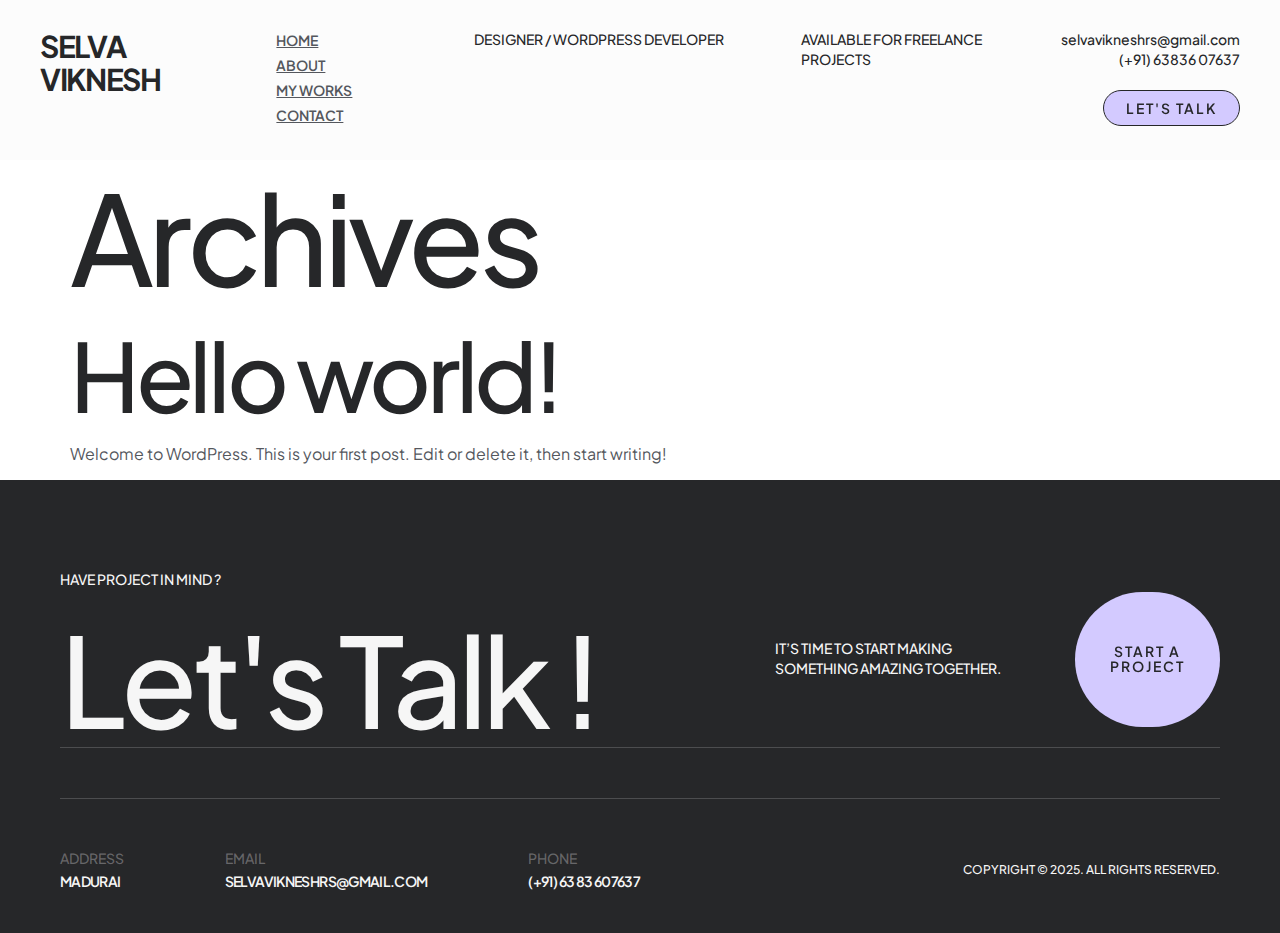
==== index.html @ 20bc5110 "FIles" ====
<!DOCTYPE html>
<html lang="en-US">
<head>
	<meta charset="UTF-8">
	<meta name="viewport" content="width=device-width, initial-scale=1, user-scalable=yes">
	<link rel="profile" href="http://gmpg.org/xfn/11">
	<link rel="pingback" href="/xmlrpc.php">
	<title>seagreen-mantis-985669.hostingersite.com</title>
<meta name="robots" content="max-image-preview:large">
	<style>img:is([sizes="auto" i], [sizes^="auto," i]) { contain-intrinsic-size: 3000px 1500px }</style>
	<link rel="alternate" type="application/rss+xml" title="seagreen-mantis-985669.hostingersite.com &raquo; Feed" href="/feed/">
<link rel="alternate" type="application/rss+xml" title="seagreen-mantis-985669.hostingersite.com &raquo; Comments Feed" href="/comments/feed/">
<script>
window._wpemojiSettings = {"baseUrl":"https:\/\/s.w.org\/images\/core\/emoji\/15.0.3\/72x72\/","ext":".png","svgUrl":"https:\/\/s.w.org\/images\/core\/emoji\/15.0.3\/svg\/","svgExt":".svg","source":{"concatemoji":"\/wp-includes\/js\/wp-emoji-release.min.js?ver=6.7.2"}};
/*! This file is auto-generated */
!function(i,n){var o,s,e;function c(e){try{var t={supportTests:e,timestamp:(new Date).valueOf()};sessionStorage.setItem(o,JSON.stringify(t))}catch(e){}}function p(e,t,n){e.clearRect(0,0,e.canvas.width,e.canvas.height),e.fillText(t,0,0);var t=new Uint32Array(e.getImageData(0,0,e.canvas.width,e.canvas.height).data),r=(e.clearRect(0,0,e.canvas.width,e.canvas.height),e.fillText(n,0,0),new Uint32Array(e.getImageData(0,0,e.canvas.width,e.canvas.height).data));return t.every(function(e,t){return e===r[t]})}function u(e,t,n){switch(t){case"flag":return n(e,"🏳️‍⚧️","🏳️​⚧️")?!1:!n(e,"🇺🇳","🇺​🇳")&&!n(e,"🏴󠁧󠁢󠁥󠁮󠁧󠁿","🏴​󠁧​󠁢​󠁥​󠁮​󠁧​󠁿");case"emoji":return!n(e,"🐦‍⬛","🐦​⬛")}return!1}function f(e,t,n){var r="undefined"!=typeof WorkerGlobalScope&&self instanceof WorkerGlobalScope?new OffscreenCanvas(300,150):i.createElement("canvas"),a=r.getContext("2d",{willReadFrequently:!0}),o=(a.textBaseline="top",a.font="600 32px Arial",{});return e.forEach(function(e){o[e]=t(a,e,n)}),o}function t(e){var t=i.createElement("script");t.src=e,t.defer=!0,i.head.appendChild(t)}"undefined"!=typeof Promise&&(o="wpEmojiSettingsSupports",s=["flag","emoji"],n.supports={everything:!0,everythingExceptFlag:!0},e=new Promise(function(e){i.addEventListener("DOMContentLoaded",e,{once:!0})}),new Promise(function(t){var n=function(){try{var e=JSON.parse(sessionStorage.getItem(o));if("object"==typeof e&&"number"==typeof e.timestamp&&(new Date).valueOf()<e.timestamp+604800&&"object"==typeof e.supportTests)return e.supportTests}catch(e){}return null}();if(!n){if("undefined"!=typeof Worker&&"undefined"!=typeof OffscreenCanvas&&"undefined"!=typeof URL&&URL.createObjectURL&&"undefined"!=typeof Blob)try{var e="postMessage("+f.toString()+"("+[JSON.stringify(s),u.toString(),p.toString()].join(",")+"));",r=new Blob([e],{type:"text/javascript"}),a=new Worker(URL.createObjectURL(r),{name:"wpTestEmojiSupports"});return void(a.onmessage=function(e){c(n=e.data),a.terminate(),t(n)})}catch(e){}c(n=f(s,u,p))}t(n)}).then(function(e){for(var t in e)n.supports[t]=e[t],n.supports.everything=n.supports.everything&&n.supports[t],"flag"!==t&&(n.supports.everythingExceptFlag=n.supports.everythingExceptFlag&&n.supports[t]);n.supports.everythingExceptFlag=n.supports.everythingExceptFlag&&!n.supports.flag,n.DOMReady=!1,n.readyCallback=function(){n.DOMReady=!0}}).then(function(){return e}).then(function(){var e;n.supports.everything||(n.readyCallback(),(e=n.source||{}).concatemoji?t(e.concatemoji):e.wpemoji&&e.twemoji&&(t(e.twemoji),t(e.wpemoji)))}))}((window,document),window._wpemojiSettings);
</script>
<link rel="stylesheet" id="jkit-elements-main-css" href="/wp-content/plugins/jeg-elementor-kit/assets/css/elements/main.css?ver=2.6.12" media="all">
<style id="wp-emoji-styles-inline-css">img.wp-smiley, img.emoji {
		display: inline !important;
		border: none !important;
		box-shadow: none !important;
		height: 1em !important;
		width: 1em !important;
		margin: 0 0.07em !important;
		vertical-align: -0.1em !important;
		background: none !important;
		padding: 0 !important;
	}</style>
<link rel="stylesheet" id="wp-block-library-css" href="/wp-includes/css/dist/block-library/style.min.css?ver=6.7.2" media="all">
<style id="global-styles-inline-css">:root{--wp--preset--aspect-ratio--square: 1;--wp--preset--aspect-ratio--4-3: 4/3;--wp--preset--aspect-ratio--3-4: 3/4;--wp--preset--aspect-ratio--3-2: 3/2;--wp--preset--aspect-ratio--2-3: 2/3;--wp--preset--aspect-ratio--16-9: 16/9;--wp--preset--aspect-ratio--9-16: 9/16;--wp--preset--color--black: #000000;--wp--preset--color--cyan-bluish-gray: #abb8c3;--wp--preset--color--white: #ffffff;--wp--preset--color--pale-pink: #f78da7;--wp--preset--color--vivid-red: #cf2e2e;--wp--preset--color--luminous-vivid-orange: #ff6900;--wp--preset--color--luminous-vivid-amber: #fcb900;--wp--preset--color--light-green-cyan: #7bdcb5;--wp--preset--color--vivid-green-cyan: #00d084;--wp--preset--color--pale-cyan-blue: #8ed1fc;--wp--preset--color--vivid-cyan-blue: #0693e3;--wp--preset--color--vivid-purple: #9b51e0;--wp--preset--gradient--vivid-cyan-blue-to-vivid-purple: linear-gradient(135deg,rgba(6,147,227,1) 0%,rgb(155,81,224) 100%);--wp--preset--gradient--light-green-cyan-to-vivid-green-cyan: linear-gradient(135deg,rgb(122,220,180) 0%,rgb(0,208,130) 100%);--wp--preset--gradient--luminous-vivid-amber-to-luminous-vivid-orange: linear-gradient(135deg,rgba(252,185,0,1) 0%,rgba(255,105,0,1) 100%);--wp--preset--gradient--luminous-vivid-orange-to-vivid-red: linear-gradient(135deg,rgba(255,105,0,1) 0%,rgb(207,46,46) 100%);--wp--preset--gradient--very-light-gray-to-cyan-bluish-gray: linear-gradient(135deg,rgb(238,238,238) 0%,rgb(169,184,195) 100%);--wp--preset--gradient--cool-to-warm-spectrum: linear-gradient(135deg,rgb(74,234,220) 0%,rgb(151,120,209) 20%,rgb(207,42,186) 40%,rgb(238,44,130) 60%,rgb(251,105,98) 80%,rgb(254,248,76) 100%);--wp--preset--gradient--blush-light-purple: linear-gradient(135deg,rgb(255,206,236) 0%,rgb(152,150,240) 100%);--wp--preset--gradient--blush-bordeaux: linear-gradient(135deg,rgb(254,205,165) 0%,rgb(254,45,45) 50%,rgb(107,0,62) 100%);--wp--preset--gradient--luminous-dusk: linear-gradient(135deg,rgb(255,203,112) 0%,rgb(199,81,192) 50%,rgb(65,88,208) 100%);--wp--preset--gradient--pale-ocean: linear-gradient(135deg,rgb(255,245,203) 0%,rgb(182,227,212) 50%,rgb(51,167,181) 100%);--wp--preset--gradient--electric-grass: linear-gradient(135deg,rgb(202,248,128) 0%,rgb(113,206,126) 100%);--wp--preset--gradient--midnight: linear-gradient(135deg,rgb(2,3,129) 0%,rgb(40,116,252) 100%);--wp--preset--font-size--small: 13px;--wp--preset--font-size--medium: 20px;--wp--preset--font-size--large: 36px;--wp--preset--font-size--x-large: 42px;--wp--preset--spacing--20: 0.44rem;--wp--preset--spacing--30: 0.67rem;--wp--preset--spacing--40: 1rem;--wp--preset--spacing--50: 1.5rem;--wp--preset--spacing--60: 2.25rem;--wp--preset--spacing--70: 3.38rem;--wp--preset--spacing--80: 5.06rem;--wp--preset--shadow--natural: 6px 6px 9px rgba(0, 0, 0, 0.2);--wp--preset--shadow--deep: 12px 12px 50px rgba(0, 0, 0, 0.4);--wp--preset--shadow--sharp: 6px 6px 0px rgba(0, 0, 0, 0.2);--wp--preset--shadow--outlined: 6px 6px 0px -3px rgba(255, 255, 255, 1), 6px 6px rgba(0, 0, 0, 1);--wp--preset--shadow--crisp: 6px 6px 0px rgba(0, 0, 0, 1);}:root { --wp--style--global--content-size: 800px;--wp--style--global--wide-size: 1200px; }:where(body) { margin: 0; }.wp-site-blocks > .alignleft { float: left; margin-right: 2em; }.wp-site-blocks > .alignright { float: right; margin-left: 2em; }.wp-site-blocks > .aligncenter { justify-content: center; margin-left: auto; margin-right: auto; }:where(.wp-site-blocks) > * { margin-block-start: 24px; margin-block-end: 0; }:where(.wp-site-blocks) > :first-child { margin-block-start: 0; }:where(.wp-site-blocks) > :last-child { margin-block-end: 0; }:root { --wp--style--block-gap: 24px; }:root :where(.is-layout-flow) > :first-child{margin-block-start: 0;}:root :where(.is-layout-flow) > :last-child{margin-block-end: 0;}:root :where(.is-layout-flow) > *{margin-block-start: 24px;margin-block-end: 0;}:root :where(.is-layout-constrained) > :first-child{margin-block-start: 0;}:root :where(.is-layout-constrained) > :last-child{margin-block-end: 0;}:root :where(.is-layout-constrained) > *{margin-block-start: 24px;margin-block-end: 0;}:root :where(.is-layout-flex){gap: 24px;}:root :where(.is-layout-grid){gap: 24px;}.is-layout-flow > .alignleft{float: left;margin-inline-start: 0;margin-inline-end: 2em;}.is-layout-flow > .alignright{float: right;margin-inline-start: 2em;margin-inline-end: 0;}.is-layout-flow > .aligncenter{margin-left: auto !important;margin-right: auto !important;}.is-layout-constrained > .alignleft{float: left;margin-inline-start: 0;margin-inline-end: 2em;}.is-layout-constrained > .alignright{float: right;margin-inline-start: 2em;margin-inline-end: 0;}.is-layout-constrained > .aligncenter{margin-left: auto !important;margin-right: auto !important;}.is-layout-constrained > :where(:not(.alignleft):not(.alignright):not(.alignfull)){max-width: var(--wp--style--global--content-size);margin-left: auto !important;margin-right: auto !important;}.is-layout-constrained > .alignwide{max-width: var(--wp--style--global--wide-size);}body .is-layout-flex{display: flex;}.is-layout-flex{flex-wrap: wrap;align-items: center;}.is-layout-flex > :is(*, div){margin: 0;}body .is-layout-grid{display: grid;}.is-layout-grid > :is(*, div){margin: 0;}body{padding-top: 0px;padding-right: 0px;padding-bottom: 0px;padding-left: 0px;}a:where(:not(.wp-element-button)){text-decoration: underline;}:root :where(.wp-element-button, .wp-block-button__link){background-color: #32373c;border-width: 0;color: #fff;font-family: inherit;font-size: inherit;line-height: inherit;padding: calc(0.667em + 2px) calc(1.333em + 2px);text-decoration: none;}.has-black-color{color: var(--wp--preset--color--black) !important;}.has-cyan-bluish-gray-color{color: var(--wp--preset--color--cyan-bluish-gray) !important;}.has-white-color{color: var(--wp--preset--color--white) !important;}.has-pale-pink-color{color: var(--wp--preset--color--pale-pink) !important;}.has-vivid-red-color{color: var(--wp--preset--color--vivid-red) !important;}.has-luminous-vivid-orange-color{color: var(--wp--preset--color--luminous-vivid-orange) !important;}.has-luminous-vivid-amber-color{color: var(--wp--preset--color--luminous-vivid-amber) !important;}.has-light-green-cyan-color{color: var(--wp--preset--color--light-green-cyan) !important;}.has-vivid-green-cyan-color{color: var(--wp--preset--color--vivid-green-cyan) !important;}.has-pale-cyan-blue-color{color: var(--wp--preset--color--pale-cyan-blue) !important;}.has-vivid-cyan-blue-color{color: var(--wp--preset--color--vivid-cyan-blue) !important;}.has-vivid-purple-color{color: var(--wp--preset--color--vivid-purple) !important;}.has-black-background-color{background-color: var(--wp--preset--color--black) !important;}.has-cyan-bluish-gray-background-color{background-color: var(--wp--preset--color--cyan-bluish-gray) !important;}.has-white-background-color{background-color: var(--wp--preset--color--white) !important;}.has-pale-pink-background-color{background-color: var(--wp--preset--color--pale-pink) !important;}.has-vivid-red-background-color{background-color: var(--wp--preset--color--vivid-red) !important;}.has-luminous-vivid-orange-background-color{background-color: var(--wp--preset--color--luminous-vivid-orange) !important;}.has-luminous-vivid-amber-background-color{background-color: var(--wp--preset--color--luminous-vivid-amber) !important;}.has-light-green-cyan-background-color{background-color: var(--wp--preset--color--light-green-cyan) !important;}.has-vivid-green-cyan-background-color{background-color: var(--wp--preset--color--vivid-green-cyan) !important;}.has-pale-cyan-blue-background-color{background-color: var(--wp--preset--color--pale-cyan-blue) !important;}.has-vivid-cyan-blue-background-color{background-color: var(--wp--preset--color--vivid-cyan-blue) !important;}.has-vivid-purple-background-color{background-color: var(--wp--preset--color--vivid-purple) !important;}.has-black-border-color{border-color: var(--wp--preset--color--black) !important;}.has-cyan-bluish-gray-border-color{border-color: var(--wp--preset--color--cyan-bluish-gray) !important;}.has-white-border-color{border-color: var(--wp--preset--color--white) !important;}.has-pale-pink-border-color{border-color: var(--wp--preset--color--pale-pink) !important;}.has-vivid-red-border-color{border-color: var(--wp--preset--color--vivid-red) !important;}.has-luminous-vivid-orange-border-color{border-color: var(--wp--preset--color--luminous-vivid-orange) !important;}.has-luminous-vivid-amber-border-color{border-color: var(--wp--preset--color--luminous-vivid-amber) !important;}.has-light-green-cyan-border-color{border-color: var(--wp--preset--color--light-green-cyan) !important;}.has-vivid-green-cyan-border-color{border-color: var(--wp--preset--color--vivid-green-cyan) !important;}.has-pale-cyan-blue-border-color{border-color: var(--wp--preset--color--pale-cyan-blue) !important;}.has-vivid-cyan-blue-border-color{border-color: var(--wp--preset--color--vivid-cyan-blue) !important;}.has-vivid-purple-border-color{border-color: var(--wp--preset--color--vivid-purple) !important;}.has-vivid-cyan-blue-to-vivid-purple-gradient-background{background: var(--wp--preset--gradient--vivid-cyan-blue-to-vivid-purple) !important;}.has-light-green-cyan-to-vivid-green-cyan-gradient-background{background: var(--wp--preset--gradient--light-green-cyan-to-vivid-green-cyan) !important;}.has-luminous-vivid-amber-to-luminous-vivid-orange-gradient-background{background: var(--wp--preset--gradient--luminous-vivid-amber-to-luminous-vivid-orange) !important;}.has-luminous-vivid-orange-to-vivid-red-gradient-background{background: var(--wp--preset--gradient--luminous-vivid-orange-to-vivid-red) !important;}.has-very-light-gray-to-cyan-bluish-gray-gradient-background{background: var(--wp--preset--gradient--very-light-gray-to-cyan-bluish-gray) !important;}.has-cool-to-warm-spectrum-gradient-background{background: var(--wp--preset--gradient--cool-to-warm-spectrum) !important;}.has-blush-light-purple-gradient-background{background: var(--wp--preset--gradient--blush-light-purple) !important;}.has-blush-bordeaux-gradient-background{background: var(--wp--preset--gradient--blush-bordeaux) !important;}.has-luminous-dusk-gradient-background{background: var(--wp--preset--gradient--luminous-dusk) !important;}.has-pale-ocean-gradient-background{background: var(--wp--preset--gradient--pale-ocean) !important;}.has-electric-grass-gradient-background{background: var(--wp--preset--gradient--electric-grass) !important;}.has-midnight-gradient-background{background: var(--wp--preset--gradient--midnight) !important;}.has-small-font-size{font-size: var(--wp--preset--font-size--small) !important;}.has-medium-font-size{font-size: var(--wp--preset--font-size--medium) !important;}.has-large-font-size{font-size: var(--wp--preset--font-size--large) !important;}.has-x-large-font-size{font-size: var(--wp--preset--font-size--x-large) !important;}
:root :where(.wp-block-pullquote){font-size: 1.5em;line-height: 1.6;}</style>
<link rel="stylesheet" id="elementor-frontend-css" href="/wp-content/plugins/elementor/assets/css/frontend.min.css?ver=3.27.6" media="all">
<link rel="stylesheet" id="elementor-post-8-css" href="/wp-content/uploads/elementor/css/post-8.css?ver=1740812583" media="all">
<link rel="stylesheet" id="cute-alert-css" href="/wp-content/plugins/metform/public/assets/lib/cute-alert/style.css?ver=3.9.5" media="all">
<link rel="stylesheet" id="text-editor-style-css" href="/wp-content/plugins/metform/public/assets/css/text-editor.css?ver=3.9.5" media="all">
<link rel="stylesheet" id="hello-elementor-css" href="/wp-content/themes/hello-elementor/style.min.css?ver=3.3.0" media="all">
<link rel="stylesheet" id="hello-elementor-theme-style-css" href="/wp-content/themes/hello-elementor/theme.min.css?ver=3.3.0" media="all">
<link rel="stylesheet" id="hello-elementor-header-footer-css" href="/wp-content/themes/hello-elementor/header-footer.min.css?ver=3.3.0" media="all">
<link rel="stylesheet" id="wpr-text-animations-css-css" href="/wp-content/plugins/royal-elementor-addons/assets/css/lib/animations/text-animations.min.css?ver=1.7.1011" media="all">
<link rel="stylesheet" id="wpr-addons-css-css" href="/wp-content/plugins/royal-elementor-addons/assets/css/frontend.min.css?ver=1.7.1011" media="all">
<link rel="stylesheet" id="font-awesome-5-all-css" href="/wp-content/plugins/elementor/assets/lib/font-awesome/css/all.min.css?ver=1.7.1011" media="all">
<link rel="stylesheet" id="google-fonts-1-css" href="https://fonts.googleapis.com/css?family=Plus+Jakarta+Sans%3A100%2C100italic%2C200%2C200italic%2C300%2C300italic%2C400%2C400italic%2C500%2C500italic%2C600%2C600italic%2C700%2C700italic%2C800%2C800italic%2C900%2C900italic&#038;display=swap&#038;ver=6.7.2" media="all">
<link rel="preconnect" href="https://fonts.gstatic.com/" crossorigin>
<script data-cfasync="false" src="/wp-includes/js/jquery/jquery.min.js?ver=3.7.1" id="jquery-core-js"></script>
<script data-cfasync="false" src="/wp-includes/js/jquery/jquery-migrate.min.js?ver=3.4.1" id="jquery-migrate-js"></script>
<link rel="https://api.w.org/" href="/wp-json/">
<link rel="EditURI" type="application/rsd+xml" title="RSD" href="/xmlrpc.php?rsd">
<meta name="generator" content="WordPress 6.7.2">
<meta name="generator" content="Elementor 3.27.6; features: e_font_icon_svg, additional_custom_breakpoints, e_element_cache; settings: css_print_method-external, google_font-enabled, font_display-swap">
			<style>.e-con.e-parent:nth-of-type(n+4):not(.e-lazyloaded):not(.e-no-lazyload),
				.e-con.e-parent:nth-of-type(n+4):not(.e-lazyloaded):not(.e-no-lazyload) * {
					background-image: none !important;
				}
				@media screen and (max-height: 1024px) {
					.e-con.e-parent:nth-of-type(n+3):not(.e-lazyloaded):not(.e-no-lazyload),
					.e-con.e-parent:nth-of-type(n+3):not(.e-lazyloaded):not(.e-no-lazyload) * {
						background-image: none !important;
					}
				}
				@media screen and (max-height: 640px) {
					.e-con.e-parent:nth-of-type(n+2):not(.e-lazyloaded):not(.e-no-lazyload),
					.e-con.e-parent:nth-of-type(n+2):not(.e-lazyloaded):not(.e-no-lazyload) * {
						background-image: none !important;
					}
				}</style>
			<style id="wpr_lightbox_styles">.lg-backdrop {
					background-color: rgba(0,0,0,0.6) !important;
				}
				.lg-toolbar,
				.lg-dropdown {
					background-color: rgba(0,0,0,0.8) !important;
				}
				.lg-dropdown:after {
					border-bottom-color: rgba(0,0,0,0.8) !important;
				}
				.lg-sub-html {
					background-color: rgba(0,0,0,0.8) !important;
				}
				.lg-thumb-outer,
				.lg-progress-bar {
					background-color: #444444 !important;
				}
				.lg-progress {
					background-color: #a90707 !important;
				}
				.lg-icon {
					color: #efefef !important;
					font-size: 20px !important;
				}
				.lg-icon.lg-toogle-thumb {
					font-size: 24px !important;
				}
				.lg-icon:hover,
				.lg-dropdown-text:hover {
					color: #ffffff !important;
				}
				.lg-sub-html,
				.lg-dropdown-text {
					color: #efefef !important;
					font-size: 14px !important;
				}
				#lg-counter {
					color: #efefef !important;
					font-size: 14px !important;
				}
				.lg-prev,
				.lg-next {
					font-size: 35px !important;
				}

				/* Defaults */
				.lg-icon {
				background-color: transparent !important;
				}

				#lg-counter {
				opacity: 0.9;
				}

				.lg-thumb-outer {
				padding: 0 10px;
				}

				.lg-thumb-item {
				border-radius: 0 !important;
				border: none !important;
				opacity: 0.5;
				}

				.lg-thumb-item.active {
					opacity: 1;
				}</style>
</head>

<body class="home blog wp-embed-responsive jkit-color-scheme theme-default elementor-default elementor-kit-8">
<div id="page" class="jkit-template  site">

				<header id="masthead" itemscope="itemscope" itemtype="https://schema.org/WPHeader">
					<style>.elementor-14 .elementor-element.elementor-element-1461837:not(.elementor-motion-effects-element-type-background), .elementor-14 .elementor-element.elementor-element-1461837 > .elementor-motion-effects-container > .elementor-motion-effects-layer{background-color:var( --e-global-color-72883c8 );}.elementor-14 .elementor-element.elementor-element-1461837{border-style:none;transition:background 0.3s, border 0.3s, border-radius 0.3s, box-shadow 0.3s;margin-top:0px;margin-bottom:0px;padding:20px 30px 20px 30px;z-index:99;}.elementor-14 .elementor-element.elementor-element-1461837 > .elementor-background-overlay{transition:background 0.3s, border-radius 0.3s, opacity 0.3s;}.elementor-bc-flex-widget .elementor-14 .elementor-element.elementor-element-5763b67e.elementor-column .elementor-widget-wrap{align-items:flex-start;}.elementor-14 .elementor-element.elementor-element-5763b67e.elementor-column.elementor-element[data-element_type="column"] > .elementor-widget-wrap.elementor-element-populated{align-content:flex-start;align-items:flex-start;}.elementor-14 .elementor-element.elementor-element-5763b67e.elementor-column > .elementor-widget-wrap{justify-content:flex-start;}.elementor-14 .elementor-element.elementor-element-4077c2a .elementor-heading-title{font-size:30px;font-weight:700;}.elementor-bc-flex-widget .elementor-14 .elementor-element.elementor-element-3eccc45e.elementor-column .elementor-widget-wrap{align-items:flex-start;}.elementor-14 .elementor-element.elementor-element-3eccc45e.elementor-column.elementor-element[data-element_type="column"] > .elementor-widget-wrap.elementor-element-populated{align-content:flex-start;align-items:flex-start;}.elementor-14 .elementor-element.elementor-element-3eccc45e.elementor-column > .elementor-widget-wrap{justify-content:space-around;}.elementor-14 .elementor-element.elementor-element-b7f5f7e .jeg-elementor-kit.jkit-nav-menu .jkit-menu-wrapper .jkit-menu li.menu-item-has-children .sub-menu{background-color:var( --e-global-color-primary );padding:10px 10px 10px 10px;border-radius:0px 0px 0px 0px;min-width:220px;}.elementor-14 .elementor-element.elementor-element-b7f5f7e .jeg-elementor-kit.jkit-nav-menu .jkit-hamburger-menu{background-color:#E91A2F00;float:right;border-style:solid;}.elementor-14 .elementor-element.elementor-element-b7f5f7e .jeg-elementor-kit.jkit-nav-menu .jkit-hamburger-menu:not(.hover-gradient):hover, .elementor-14 .elementor-element.elementor-element-b7f5f7e .jeg-elementor-kit.jkit-nav-menu .jkit-hamburger-menu.hover-gradient:before{background-color:#C9172900;}.elementor-14 .elementor-element.elementor-element-b7f5f7e .jeg-elementor-kit.jkit-nav-menu .jkit-menu-wrapper .jkit-nav-identity-panel .jkit-close-menu{background-color:#FFFFFF00;border-style:solid;}.elementor-14 .elementor-element.elementor-element-b7f5f7e{width:auto;max-width:auto;}.elementor-14 .elementor-element.elementor-element-b7f5f7e .jeg-elementor-kit.jkit-nav-menu .jkit-menu > ul, .elementor-14 .elementor-element.elementor-element-b7f5f7e .jeg-elementor-kit.jkit-nav-menu .jkit-menu-wrapper:not(.active) .jkit-menu, .elementor-14 .elementor-element.elementor-element-b7f5f7e .jeg-elementor-kit.jkit-nav-menu .jkit-menu-wrapper:not(.active) .jkit-menu > li > a{display:block;}.elementor-14 .elementor-element.elementor-element-b7f5f7e .jeg-elementor-kit.jkit-nav-menu .jkit-menu-wrapper .jkit-menu{text-align:left;}.elementor-14 .elementor-element.elementor-element-b7f5f7e .jeg-elementor-kit.jkit-nav-menu .jkit-menu-wrapper .jkit-menu .menu-item .sub-menu{left:100%;top:unset;right:unset;bottom:unset;}.elementor-14 .elementor-element.elementor-element-b7f5f7e .jeg-elementor-kit.jkit-nav-menu .jkit-menu-wrapper .jkit-menu .menu-item .sub-menu .menu-item .sub-menu{left:100%;top:unset;right:unset;bottom:unset;}.elementor-14 .elementor-element.elementor-element-b7f5f7e .jeg-elementor-kit.jkit-nav-menu .jkit-menu-wrapper .jkit-menu > li > a{font-family:"Plus Jakarta Sans", Sans-serif;font-size:14px;font-weight:600;text-transform:uppercase;font-style:normal;text-decoration:underline;margin:0px 0px 0px 0px;padding:0px 15px 4px 15px;color:var( --e-global-color-text );border-style:none;}.elementor-14 .elementor-element.elementor-element-b7f5f7e .jeg-elementor-kit.jkit-nav-menu .jkit-menu-wrapper .jkit-menu > li > a svg{fill:var( --e-global-color-text );}.elementor-14 .elementor-element.elementor-element-b7f5f7e .jeg-elementor-kit.jkit-nav-menu .jkit-menu-wrapper .jkit-menu > li:hover > a{color:var( --e-global-color-primary );}.elementor-14 .elementor-element.elementor-element-b7f5f7e .jeg-elementor-kit.jkit-nav-menu .jkit-menu-wrapper .jkit-menu > li:hover > a svg{fill:var( --e-global-color-primary );}.elementor-14 .elementor-element.elementor-element-b7f5f7e .jeg-elementor-kit.jkit-nav-menu .jkit-menu-wrapper .jkit-menu > li.current-menu-item > a, .elementor-14 .elementor-element.elementor-element-b7f5f7e .jeg-elementor-kit.jkit-nav-menu .jkit-menu-wrapper .jkit-menu > li.current-menu-ancestor > a{color:var( --e-global-color-primary );}.elementor-14 .elementor-element.elementor-element-b7f5f7e .jeg-elementor-kit.jkit-nav-menu .jkit-menu-wrapper .jkit-menu > li.current-menu-item > a svg, .elementor-14 .elementor-element.elementor-element-b7f5f7e .jeg-elementor-kit.jkit-nav-menu .jkit-menu-wrapper .jkit-menu > li.current-menu-ancestor > a svg{fill:var( --e-global-color-primary );}.elementor-14 .elementor-element.elementor-element-b7f5f7e .jeg-elementor-kit.jkit-nav-menu .jkit-menu-wrapper .jkit-menu li.menu-item-has-children > a i, .elementor-14 .elementor-element.elementor-element-b7f5f7e .jeg-elementor-kit.jkit-nav-menu .jkit-menu-wrapper .jkit-menu li.menu-item-has-children > a svg, .elementor-14 .elementor-element.elementor-element-b7f5f7e .jeg-elementor-kit.jkit-nav-menu .jkit-menu-wrapper .jkit-menu li.has-mega-menu > a i, .elementor-14 .elementor-element.elementor-element-b7f5f7e .jeg-elementor-kit.jkit-nav-menu .jkit-menu-wrapper .jkit-menu li.has-mega-menu > a svg{margin:0px 0px 2px 7px;border-style:solid;border-width:0px 0px 0px 0px;}.elementor-14 .elementor-element.elementor-element-b7f5f7e .jeg-elementor-kit.jkit-nav-menu .jkit-menu-wrapper .jkit-menu .sub-menu li a{font-family:var( --e-global-typography-f607c0e-font-family ), Sans-serif;font-size:var( --e-global-typography-f607c0e-font-size );font-weight:var( --e-global-typography-f607c0e-font-weight );text-transform:var( --e-global-typography-f607c0e-text-transform );font-style:var( --e-global-typography-f607c0e-font-style );padding:4px 8px 4px 8px;border-style:solid;border-width:0px 0px 0px 0px;}.elementor-14 .elementor-element.elementor-element-b7f5f7e .jeg-elementor-kit.jkit-nav-menu .jkit-menu-wrapper .jkit-menu .sub-menu li > a{color:var( --e-global-color-72883c8 );}.elementor-14 .elementor-element.elementor-element-b7f5f7e .jeg-elementor-kit.jkit-nav-menu .jkit-menu-wrapper .jkit-menu .sub-menu li > a svg{fill:var( --e-global-color-72883c8 );}.elementor-14 .elementor-element.elementor-element-b7f5f7e .jeg-elementor-kit.jkit-nav-menu .jkit-menu-wrapper .jkit-menu .sub-menu li:hover > a{color:var( --e-global-color-secondary );}.elementor-14 .elementor-element.elementor-element-b7f5f7e .jeg-elementor-kit.jkit-nav-menu .jkit-menu-wrapper .jkit-menu .sub-menu li:hover > a svg{fill:var( --e-global-color-secondary );}.elementor-14 .elementor-element.elementor-element-b7f5f7e .jeg-elementor-kit.jkit-nav-menu .jkit-menu-wrapper .jkit-menu .sub-menu li.current-menu-item > a{color:var( --e-global-color-accent );}.elementor-14 .elementor-element.elementor-element-b7f5f7e .jeg-elementor-kit.jkit-nav-menu .jkit-menu-wrapper .jkit-menu .sub-menu li.current-menu-item > a svg{fill:var( --e-global-color-accent );}.elementor-14 .elementor-element.elementor-element-b7f5f7e .jeg-elementor-kit.jkit-nav-menu .jkit-menu-wrapper .jkit-nav-identity-panel .jkit-nav-site-title .jkit-nav-logo img{object-fit:cover;}.elementor-14 .elementor-element.elementor-element-6ebbb0f4{width:auto;max-width:auto;}.elementor-14 .elementor-element.elementor-element-6ebbb0f4 > .elementor-widget-container{margin:0px 0px 0px 30px;}.elementor-14 .elementor-element.elementor-element-6ebbb0f4 .elementor-heading-title{font-family:var( --e-global-typography-accent-font-family ), Sans-serif;font-size:var( --e-global-typography-accent-font-size );font-weight:var( --e-global-typography-accent-font-weight );line-height:var( --e-global-typography-accent-line-height );letter-spacing:var( --e-global-typography-accent-letter-spacing );color:var( --e-global-color-primary );}.elementor-14 .elementor-element.elementor-element-5a922dcc{width:auto;max-width:auto;}.elementor-14 .elementor-element.elementor-element-5a922dcc > .elementor-widget-container{margin:0px 0px 0px 0px;border-style:none;}.elementor-14 .elementor-element.elementor-element-5a922dcc .elementor-heading-title{font-family:var( --e-global-typography-accent-font-family ), Sans-serif;font-size:var( --e-global-typography-accent-font-size );font-weight:var( --e-global-typography-accent-font-weight );line-height:var( --e-global-typography-accent-line-height );letter-spacing:var( --e-global-typography-accent-letter-spacing );color:var( --e-global-color-primary );}.elementor-bc-flex-widget .elementor-14 .elementor-element.elementor-element-3d535982.elementor-column .elementor-widget-wrap{align-items:flex-start;}.elementor-14 .elementor-element.elementor-element-3d535982.elementor-column.elementor-element[data-element_type="column"] > .elementor-widget-wrap.elementor-element-populated{align-content:flex-start;align-items:flex-start;}.elementor-14 .elementor-element.elementor-element-3d535982.elementor-column > .elementor-widget-wrap{justify-content:flex-end;}.elementor-14 .elementor-element.elementor-element-704ffba0{width:auto;max-width:auto;text-align:right;}.elementor-14 .elementor-element.elementor-element-704ffba0 > .elementor-widget-container{margin:0px 0px 0px 0px;}.elementor-14 .elementor-element.elementor-element-704ffba0 .elementor-heading-title{font-family:var( --e-global-typography-accent-font-family ), Sans-serif;font-size:var( --e-global-typography-accent-font-size );font-weight:var( --e-global-typography-accent-font-weight );line-height:var( --e-global-typography-accent-line-height );letter-spacing:var( --e-global-typography-accent-letter-spacing );color:var( --e-global-color-primary );}.elementor-14 .elementor-element.elementor-element-3817fece{--spacer-size:1px;}.elementor-14 .elementor-element.elementor-element-768041b7 .jeg-elementor-kit.jkit-button .jkit-button-wrapper{background-color:var( --e-global-color-accent );width:100%;padding:10px 22px 10px 22px;font-family:var( --e-global-typography-a7d74cb-font-family ), Sans-serif;font-size:var( --e-global-typography-a7d74cb-font-size );font-weight:var( --e-global-typography-a7d74cb-font-weight );text-transform:var( --e-global-typography-a7d74cb-text-transform );text-decoration:var( --e-global-typography-a7d74cb-text-decoration );letter-spacing:var( --e-global-typography-a7d74cb-letter-spacing );color:var( --e-global-color-primary );border-style:solid;border-width:1px 1px 1px 1px;border-color:#262729;border-radius:50px 50px 50px 50px;}.elementor-14 .elementor-element.elementor-element-768041b7 .jeg-elementor-kit.jkit-button .jkit-button-wrapper:not(.hover-gradient):hover, .elementor-14 .elementor-element.elementor-element-768041b7 .jeg-elementor-kit.jkit-button .jkit-button-wrapper.hover-gradient:before{background-color:var( --e-global-color-primary );}.elementor-14 .elementor-element.elementor-element-768041b7{width:auto;max-width:auto;--e-transform-transition-duration:250ms;}.elementor-14 .elementor-element.elementor-element-768041b7 > .elementor-widget-container:hover{--e-transform-translateX:5px;--e-transform-scale:0.95;}.elementor-14 .elementor-element.elementor-element-768041b7 .jeg-elementor-kit.jkit-button{text-align:left;}.elementor-14 .elementor-element.elementor-element-768041b7 .jeg-elementor-kit.jkit-button .jkit-button-wrapper svg{fill:var( --e-global-color-primary );width:12px;}.elementor-14 .elementor-element.elementor-element-768041b7 .jeg-elementor-kit.jkit-button .jkit-button-wrapper:hover{color:var( --e-global-color-secondary );}.elementor-14 .elementor-element.elementor-element-768041b7 .jeg-elementor-kit.jkit-button .jkit-button-wrapper:hover svg{fill:#D3CAFF;}.elementor-14 .elementor-element.elementor-element-768041b7 .jeg-elementor-kit.jkit-button .jkit-button-wrapper i{font-size:12px;}.elementor-14 .elementor-element.elementor-element-768041b7 .jeg-elementor-kit.jkit-button.icon-position-before .jkit-button-wrapper i, .elementor-14 .elementor-element.elementor-element-768041b7 .jeg-elementor-kit.jkit-button.icon-position-before .jkit-button-wrapper svg{margin-right:10px;}.elementor-14 .elementor-element.elementor-element-768041b7 .jeg-elementor-kit.jkit-button.icon-position-after .jkit-button-wrapper i, .elementor-14 .elementor-element.elementor-element-768041b7 .jeg-elementor-kit.jkit-button.icon-position-after .jkit-button-wrapper svg{margin-left:10px;}.elementor-14 .elementor-element.elementor-element-768041b7 .jeg-elementor-kit.jkit-button .jkit-button-wrapper i, .elementor-14 .elementor-element.elementor-element-768041b7 .jeg-elementor-kit.jkit-button .jkit-button-wrapper svg{-webkit-transform:translateY(-1px);-ms-transform:translateY(-1px);-o-transform:translateY(-1px);-moz-transform:translateY(-1px);transform:translateY(-1px);}.elementor-14 .elementor-element.elementor-element-768041b7 .jeg-elementor-kit.jkit-button .jkit-button-wrapper:hover i{color:#D3CAFF;}@media(max-width:1024px){.elementor-14 .elementor-element.elementor-element-1461837{padding:15px 10px 15px 10px;}.elementor-14 .elementor-element.elementor-element-5763b67e.elementor-column > .elementor-widget-wrap{justify-content:flex-start;}.elementor-14 .elementor-element.elementor-element-5763b67e > .elementor-element-populated{margin:0px 0px 0px 0px;--e-column-margin-right:0px;--e-column-margin-left:0px;}.elementor-bc-flex-widget .elementor-14 .elementor-element.elementor-element-3eccc45e.elementor-column .elementor-widget-wrap{align-items:flex-start;}.elementor-14 .elementor-element.elementor-element-3eccc45e.elementor-column.elementor-element[data-element_type="column"] > .elementor-widget-wrap.elementor-element-populated{align-content:flex-start;align-items:flex-start;}.elementor-14 .elementor-element.elementor-element-3eccc45e.elementor-column > .elementor-widget-wrap{justify-content:flex-start;}.elementor-14 .elementor-element.elementor-element-3eccc45e > .elementor-element-populated{padding:10px 10px 10px 10px;}.elementor-14 .elementor-element.elementor-element-b7f5f7e .jeg-elementor-kit.jkit-nav-menu .jkit-menu-wrapper .jkit-menu > li > a{font-size:13px;color:var( --e-global-color-text );}.elementor-14 .elementor-element.elementor-element-b7f5f7e .jeg-elementor-kit.jkit-nav-menu .jkit-menu-wrapper .jkit-menu > li > a svg{fill:var( --e-global-color-text );}.elementor-14 .elementor-element.elementor-element-b7f5f7e .jeg-elementor-kit.jkit-nav-menu .jkit-menu-wrapper .jkit-menu > li:hover > a{color:var( --e-global-color-primary );}.elementor-14 .elementor-element.elementor-element-b7f5f7e .jeg-elementor-kit.jkit-nav-menu .jkit-menu-wrapper .jkit-menu > li:hover > a svg{fill:var( --e-global-color-primary );}.elementor-14 .elementor-element.elementor-element-b7f5f7e .jeg-elementor-kit.jkit-nav-menu .jkit-menu-wrapper .jkit-menu > li.current-menu-item > a, .elementor-14 .elementor-element.elementor-element-b7f5f7e .jeg-elementor-kit.jkit-nav-menu .jkit-menu-wrapper .jkit-menu > li.current-menu-ancestor > a{color:var( --e-global-color-primary );}.elementor-14 .elementor-element.elementor-element-b7f5f7e .jeg-elementor-kit.jkit-nav-menu .jkit-menu-wrapper .jkit-menu > li.current-menu-item > a svg, .elementor-14 .elementor-element.elementor-element-b7f5f7e .jeg-elementor-kit.jkit-nav-menu .jkit-menu-wrapper .jkit-menu > li.current-menu-ancestor > a svg{fill:var( --e-global-color-primary );}.elementor-14 .elementor-element.elementor-element-b7f5f7e .jeg-elementor-kit.jkit-nav-menu .jkit-menu-wrapper .jkit-menu li.menu-item-has-children > a i, .elementor-14 .elementor-element.elementor-element-b7f5f7e .jeg-elementor-kit.jkit-nav-menu .jkit-menu-wrapper .jkit-menu li.menu-item-has-children > a svg, .elementor-14 .elementor-element.elementor-element-b7f5f7e .jeg-elementor-kit.jkit-nav-menu .jkit-menu-wrapper .jkit-menu li.has-mega-menu > a i, .elementor-14 .elementor-element.elementor-element-b7f5f7e .jeg-elementor-kit.jkit-nav-menu .jkit-menu-wrapper .jkit-menu li.has-mega-menu > a svg{margin:0px 0px 0px 0px;border-width:0px 0px 0px 0px;}.elementor-14 .elementor-element.elementor-element-b7f5f7e .jeg-elementor-kit.jkit-nav-menu .jkit-menu-wrapper .jkit-menu .sub-menu li a{font-size:var( --e-global-typography-f607c0e-font-size );}.elementor-14 .elementor-element.elementor-element-b7f5f7e .jeg-elementor-kit.jkit-nav-menu .jkit-menu-wrapper .jkit-menu .sub-menu li:hover > a{color:#EDEDED;}.elementor-14 .elementor-element.elementor-element-b7f5f7e .jeg-elementor-kit.jkit-nav-menu .jkit-menu-wrapper .jkit-menu .sub-menu li:hover > a svg{fill:#EDEDED;}.elementor-14 .elementor-element.elementor-element-b7f5f7e .jeg-elementor-kit.jkit-nav-menu .jkit-menu-wrapper .jkit-menu .sub-menu li.current-menu-item > a{color:var( --e-global-color-accent );}.elementor-14 .elementor-element.elementor-element-b7f5f7e .jeg-elementor-kit.jkit-nav-menu .jkit-menu-wrapper .jkit-menu .sub-menu li.current-menu-item > a svg{fill:var( --e-global-color-accent );}.elementor-14 .elementor-element.elementor-element-b7f5f7e .jeg-elementor-kit.jkit-nav-menu .jkit-hamburger-menu i{font-size:25px;}.elementor-14 .elementor-element.elementor-element-b7f5f7e .jeg-elementor-kit.jkit-nav-menu .jkit-hamburger-menu svg{width:25px;fill:var( --e-global-color-primary );}.elementor-14 .elementor-element.elementor-element-b7f5f7e .jeg-elementor-kit.jkit-nav-menu .jkit-hamburger-menu{border-width:0px 0px 0px 0px;border-radius:0px 0px 0px 0px;color:var( --e-global-color-primary );margin:0px 0px 0px 0px;padding:10px 0px 10px 10px;}.elementor-14 .elementor-element.elementor-element-b7f5f7e .jeg-elementor-kit.jkit-nav-menu .jkit-hamburger-menu:hover{color:var( --e-global-color-accent );}.elementor-14 .elementor-element.elementor-element-b7f5f7e .jeg-elementor-kit.jkit-nav-menu .jkit-hamburger-menu:hover svg{fill:var( --e-global-color-accent );}.elementor-14 .elementor-element.elementor-element-b7f5f7e .jeg-elementor-kit.jkit-nav-menu .jkit-menu-wrapper .jkit-nav-identity-panel .jkit-close-menu i{font-size:21px;}.elementor-14 .elementor-element.elementor-element-b7f5f7e .jeg-elementor-kit.jkit-nav-menu .jkit-menu-wrapper .jkit-nav-identity-panel .jkit-close-menu svg{width:21px;fill:var( --e-global-color-accent );}.elementor-14 .elementor-element.elementor-element-b7f5f7e .jeg-elementor-kit.jkit-nav-menu .jkit-menu-wrapper .jkit-nav-identity-panel .jkit-close-menu{border-width:0px 0px 0px 0px;border-radius:50px 50px 50px 50px;color:var( --e-global-color-accent );padding:10px 32px 15px 15px;}.elementor-14 .elementor-element.elementor-element-b7f5f7e .jeg-elementor-kit.jkit-nav-menu .jkit-menu-wrapper .jkit-nav-identity-panel .jkit-close-menu:hover{color:var( --e-global-color-text );}.elementor-14 .elementor-element.elementor-element-b7f5f7e .jeg-elementor-kit.jkit-nav-menu .jkit-menu-wrapper .jkit-nav-identity-panel .jkit-close-menu:hover svg{fill:var( --e-global-color-text );}.elementor-14 .elementor-element.elementor-element-b7f5f7e .jeg-elementor-kit.jkit-nav-menu .jkit-menu-wrapper .jkit-nav-identity-panel .jkit-nav-site-title .jkit-nav-logo img{max-width:260px;width:120px;object-fit:contain;}.elementor-14 .elementor-element.elementor-element-6ebbb0f4 .elementor-heading-title{font-size:var( --e-global-typography-accent-font-size );line-height:var( --e-global-typography-accent-line-height );letter-spacing:var( --e-global-typography-accent-letter-spacing );}.elementor-14 .elementor-element.elementor-element-5a922dcc .elementor-heading-title{font-size:var( --e-global-typography-accent-font-size );line-height:var( --e-global-typography-accent-line-height );letter-spacing:var( --e-global-typography-accent-letter-spacing );}.elementor-14 .elementor-element.elementor-element-704ffba0 .elementor-heading-title{font-size:var( --e-global-typography-accent-font-size );line-height:var( --e-global-typography-accent-line-height );letter-spacing:var( --e-global-typography-accent-letter-spacing );}.elementor-14 .elementor-element.elementor-element-768041b7 .jeg-elementor-kit.jkit-button .jkit-button-wrapper{font-size:var( --e-global-typography-a7d74cb-font-size );letter-spacing:var( --e-global-typography-a7d74cb-letter-spacing );}}@media(max-width:767px){.elementor-14 .elementor-element.elementor-element-1461837{padding:15px 10px 15px 10px;}.elementor-14 .elementor-element.elementor-element-5763b67e{width:50%;}.elementor-bc-flex-widget .elementor-14 .elementor-element.elementor-element-5763b67e.elementor-column .elementor-widget-wrap{align-items:flex-start;}.elementor-14 .elementor-element.elementor-element-5763b67e.elementor-column.elementor-element[data-element_type="column"] > .elementor-widget-wrap.elementor-element-populated{align-content:flex-start;align-items:flex-start;}.elementor-14 .elementor-element.elementor-element-5763b67e > .elementor-element-populated{margin:0px 0px 0px 0px;--e-column-margin-right:0px;--e-column-margin-left:0px;}.elementor-14 .elementor-element.elementor-element-3eccc45e{width:50%;}.elementor-bc-flex-widget .elementor-14 .elementor-element.elementor-element-3eccc45e.elementor-column .elementor-widget-wrap{align-items:center;}.elementor-14 .elementor-element.elementor-element-3eccc45e.elementor-column.elementor-element[data-element_type="column"] > .elementor-widget-wrap.elementor-element-populated{align-content:center;align-items:center;}.elementor-14 .elementor-element.elementor-element-3eccc45e.elementor-column > .elementor-widget-wrap{justify-content:flex-end;}.elementor-14 .elementor-element.elementor-element-3eccc45e > .elementor-element-populated{margin:0px 0px 0px 0px;--e-column-margin-right:0px;--e-column-margin-left:0px;}.elementor-14 .elementor-element.elementor-element-b7f5f7e{width:100%;max-width:100%;}.elementor-14 .elementor-element.elementor-element-b7f5f7e > .elementor-widget-container{margin:0px 0px 0px 0px;}.elementor-14 .elementor-element.elementor-element-b7f5f7e .jeg-elementor-kit.jkit-nav-menu.break-point-mobile .jkit-menu-wrapper{background-color:var( --e-global-color-primary );}.elementor-14 .elementor-element.elementor-element-b7f5f7e .jeg-elementor-kit.jkit-nav-menu .jkit-menu-wrapper{padding:25px 25px 25px 25px;}.elementor-14 .elementor-element.elementor-element-b7f5f7e .jeg-elementor-kit.jkit-nav-menu .jkit-menu-wrapper .jkit-menu > li > a{font-size:12px;padding:10px 0px 0px 0px;color:var( --e-global-color-72883c8 );}.elementor-14 .elementor-element.elementor-element-b7f5f7e .jeg-elementor-kit.jkit-nav-menu .jkit-menu-wrapper .jkit-menu > li > a svg{fill:var( --e-global-color-72883c8 );}.elementor-14 .elementor-element.elementor-element-b7f5f7e .jeg-elementor-kit.jkit-nav-menu .jkit-menu-wrapper .jkit-menu > li:hover > a{color:var( --e-global-color-secondary );}.elementor-14 .elementor-element.elementor-element-b7f5f7e .jeg-elementor-kit.jkit-nav-menu .jkit-menu-wrapper .jkit-menu > li:hover > a svg{fill:var( --e-global-color-secondary );}.elementor-14 .elementor-element.elementor-element-b7f5f7e .jeg-elementor-kit.jkit-nav-menu .jkit-menu-wrapper .jkit-menu > li.current-menu-item > a, .elementor-14 .elementor-element.elementor-element-b7f5f7e .jeg-elementor-kit.jkit-nav-menu .jkit-menu-wrapper .jkit-menu > li.current-menu-ancestor > a{color:var( --e-global-color-69aabd7 );}.elementor-14 .elementor-element.elementor-element-b7f5f7e .jeg-elementor-kit.jkit-nav-menu .jkit-menu-wrapper .jkit-menu > li.current-menu-item > a svg, .elementor-14 .elementor-element.elementor-element-b7f5f7e .jeg-elementor-kit.jkit-nav-menu .jkit-menu-wrapper .jkit-menu > li.current-menu-ancestor > a svg{fill:var( --e-global-color-69aabd7 );}.elementor-14 .elementor-element.elementor-element-b7f5f7e .jeg-elementor-kit.jkit-nav-menu .jkit-menu-wrapper .jkit-menu .sub-menu li a{font-size:var( --e-global-typography-f607c0e-font-size );}.elementor-14 .elementor-element.elementor-element-b7f5f7e .jeg-elementor-kit.jkit-nav-menu .jkit-hamburger-menu i{font-size:26px;}.elementor-14 .elementor-element.elementor-element-b7f5f7e .jeg-elementor-kit.jkit-nav-menu .jkit-hamburger-menu svg{width:26px;fill:var( --e-global-color-primary );}.elementor-14 .elementor-element.elementor-element-b7f5f7e .jeg-elementor-kit.jkit-nav-menu .jkit-hamburger-menu{color:var( --e-global-color-primary );padding:0px 0px 0px 10px;}.elementor-14 .elementor-element.elementor-element-b7f5f7e .jeg-elementor-kit.jkit-nav-menu .jkit-hamburger-menu:hover{color:var( --e-global-color-text );}.elementor-14 .elementor-element.elementor-element-b7f5f7e .jeg-elementor-kit.jkit-nav-menu .jkit-hamburger-menu:hover svg{fill:var( --e-global-color-text );}.elementor-14 .elementor-element.elementor-element-b7f5f7e .jeg-elementor-kit.jkit-nav-menu .jkit-menu-wrapper .jkit-nav-identity-panel .jkit-close-menu{color:var( --e-global-color-72883c8 );margin:10px 0px 0px 0px;padding:0px 0px 0px 0px;}.elementor-14 .elementor-element.elementor-element-b7f5f7e .jeg-elementor-kit.jkit-nav-menu .jkit-menu-wrapper .jkit-nav-identity-panel .jkit-close-menu svg{fill:var( --e-global-color-72883c8 );}.elementor-14 .elementor-element.elementor-element-b7f5f7e .jeg-elementor-kit.jkit-nav-menu .jkit-menu-wrapper .jkit-nav-identity-panel .jkit-close-menu:hover{color:var( --e-global-color-secondary );}.elementor-14 .elementor-element.elementor-element-b7f5f7e .jeg-elementor-kit.jkit-nav-menu .jkit-menu-wrapper .jkit-nav-identity-panel .jkit-close-menu:hover svg{fill:var( --e-global-color-secondary );}.elementor-14 .elementor-element.elementor-element-b7f5f7e .jeg-elementor-kit.jkit-nav-menu .jkit-menu-wrapper .jkit-nav-identity-panel .jkit-nav-site-title .jkit-nav-logo img{max-width:240px;width:160px;}.elementor-14 .elementor-element.elementor-element-b7f5f7e .jeg-elementor-kit.jkit-nav-menu .jkit-menu-wrapper .jkit-nav-identity-panel .jkit-nav-site-title .jkit-nav-logo{margin:0px 0px 0px 0px;}.elementor-14 .elementor-element.elementor-element-6ebbb0f4 > .elementor-widget-container{margin:0px 0px 0px 0px;}.elementor-14 .elementor-element.elementor-element-6ebbb0f4 .elementor-heading-title{font-size:var( --e-global-typography-accent-font-size );line-height:var( --e-global-typography-accent-line-height );letter-spacing:var( --e-global-typography-accent-letter-spacing );}.elementor-14 .elementor-element.elementor-element-5a922dcc .elementor-heading-title{font-size:var( --e-global-typography-accent-font-size );line-height:var( --e-global-typography-accent-line-height );letter-spacing:var( --e-global-typography-accent-letter-spacing );}.elementor-14 .elementor-element.elementor-element-704ffba0 .elementor-heading-title{font-size:var( --e-global-typography-accent-font-size );line-height:var( --e-global-typography-accent-line-height );letter-spacing:var( --e-global-typography-accent-letter-spacing );}.elementor-14 .elementor-element.elementor-element-768041b7 .jeg-elementor-kit.jkit-button .jkit-button-wrapper{font-size:var( --e-global-typography-a7d74cb-font-size );letter-spacing:var( --e-global-typography-a7d74cb-letter-spacing );}}@media(min-width:768px){.elementor-14 .elementor-element.elementor-element-5763b67e{width:15%;}.elementor-14 .elementor-element.elementor-element-3eccc45e{width:67%;}.elementor-14 .elementor-element.elementor-element-3d535982{width:18%;}}@media(max-width:1024px) and (min-width:768px){.elementor-14 .elementor-element.elementor-element-5763b67e{width:30%;}.elementor-14 .elementor-element.elementor-element-3eccc45e{width:32%;}.elementor-14 .elementor-element.elementor-element-3d535982{width:38%;}}@media (max-width: 767px) {.elementor-element.elementor-element-b7f5f7e .jeg-elementor-kit.jkit-nav-menu .jkit-hamburger-menu { display: block; } }@media (max-width: 767px) {.elementor-element.elementor-element-b7f5f7e .jeg-elementor-kit.jkit-nav-menu .jkit-menu-wrapper { width: 100%; max-width: 360px; border-radius: 0; background-color: #f7f7f7; width: 100%; position: fixed; top: 0; left: -110%; height: 100%!important; box-shadow: 0 10px 30px 0 rgba(255,165,0,0); overflow-y: auto; overflow-x: hidden; padding-top: 0; padding-left: 0; padding-right: 0; display: flex; flex-direction: column-reverse; justify-content: flex-end; -moz-transition: left .6s cubic-bezier(.6,.1,.68,.53), width .6s; -webkit-transition: left .6s cubic-bezier(.6,.1,.68,.53), width .6s; -o-transition: left .6s cubic-bezier(.6,.1,.68,.53), width .6s; -ms-transition: left .6s cubic-bezier(.6,.1,.68,.53), width .6s; transition: left .6s cubic-bezier(.6,.1,.68,.53), width .6s; } }@media (max-width: 767px) {.elementor-element.elementor-element-b7f5f7e .jeg-elementor-kit.jkit-nav-menu .jkit-menu-wrapper.active { left: 0; } }@media (max-width: 767px) {.elementor-element.elementor-element-b7f5f7e .jeg-elementor-kit.jkit-nav-menu .jkit-menu-wrapper .jkit-menu-container { overflow-y: hidden; } }@media (max-width: 767px) {.elementor-element.elementor-element-b7f5f7e .jeg-elementor-kit.jkit-nav-menu .jkit-menu-wrapper .jkit-nav-identity-panel { padding: 10px 0px 10px 0px; display: block; position: relative; z-index: 5; width: 100%; } }@media (max-width: 767px) {.elementor-element.elementor-element-b7f5f7e .jeg-elementor-kit.jkit-nav-menu .jkit-menu-wrapper .jkit-nav-identity-panel .jkit-nav-site-title { display: inline-block; } }@media (max-width: 767px) {.elementor-element.elementor-element-b7f5f7e .jeg-elementor-kit.jkit-nav-menu .jkit-menu-wrapper .jkit-nav-identity-panel .jkit-close-menu { display: block; } }@media (max-width: 767px) {.elementor-element.elementor-element-b7f5f7e .jeg-elementor-kit.jkit-nav-menu .jkit-menu-wrapper .jkit-menu { display: block; height: 100%; overflow-y: auto; } }@media (max-width: 767px) {.elementor-element.elementor-element-b7f5f7e .jeg-elementor-kit.jkit-nav-menu .jkit-menu-wrapper .jkit-menu li.menu-item-has-children > a i { margin-left: auto; border: 1px solid var(--jkit-border-color); border-radius: 3px; padding: 4px 15px; } }@media (max-width: 767px) {.elementor-element.elementor-element-b7f5f7e .jeg-elementor-kit.jkit-nav-menu .jkit-menu-wrapper .jkit-menu li.menu-item-has-children > a svg { margin-left: auto; border: 1px solid var(--jkit-border-color); border-radius: 3px; } }@media (max-width: 767px) {.elementor-element.elementor-element-b7f5f7e .jeg-elementor-kit.jkit-nav-menu .jkit-menu-wrapper .jkit-menu li.menu-item-has-children .sub-menu { position: inherit; box-shadow: none; background: none; } }@media (max-width: 767px) {.elementor-element.elementor-element-b7f5f7e .jeg-elementor-kit.jkit-nav-menu .jkit-menu-wrapper .jkit-menu li { display: block; width: 100%; position: inherit; } }@media (max-width: 767px) {.elementor-element.elementor-element-b7f5f7e .jeg-elementor-kit.jkit-nav-menu .jkit-menu-wrapper .jkit-menu li .sub-menu { display: none; max-height: 2500px; opacity: 0; visibility: hidden; transition: max-height 5s ease-out; } }@media (max-width: 767px) {.elementor-element.elementor-element-b7f5f7e .jeg-elementor-kit.jkit-nav-menu .jkit-menu-wrapper .jkit-menu li .sub-menu.dropdown-open { display: block; opacity: 1; visibility: visible; } }@media (max-width: 767px) {.elementor-element.elementor-element-b7f5f7e .jeg-elementor-kit.jkit-nav-menu .jkit-menu-wrapper .jkit-menu li a { display: block; } }@media (max-width: 767px) {.elementor-element.elementor-element-b7f5f7e .jeg-elementor-kit.jkit-nav-menu .jkit-menu-wrapper .jkit-menu li a i { float: right; } }@media (max-width: 767px) {.elementor-element.elementor-element-b7f5f7e .jeg-elementor-kit.jkit-nav-menu .jkit-menu-wrapper .jkit-menu li a svg { float: right } }@media (min-width: 768px) {.elementor-element.elementor-element-b7f5f7e .jeg-elementor-kit.jkit-nav-menu .jkit-menu-wrapper .jkit-menu-container { height: 100%; } }@media (max-width: 767px) {.admin-bar .elementor-element.elementor-element-b7f5f7e .jeg-elementor-kit.jkit-nav-menu .jkit-menu-wrapper { top: 32px; } }@media (max-width: 782px) {.admin-bar .elementor-element.elementor-element-b7f5f7e .jeg-elementor-kit.jkit-nav-menu .jkit-menu-wrapper { top: 46px; } }</style>		<div data-elementor-type="page" data-elementor-id="14" class="elementor elementor-14">
						<section class="elementor-section elementor-top-section elementor-element elementor-element-1461837 elementor-section-full_width elementor-section-height-default elementor-section-height-default wpr-particle-no wpr-jarallax-no wpr-parallax-no wpr-sticky-section-no" data-id="1461837" data-element_type="section" data-settings="{&quot;background_background&quot;:&quot;classic&quot;}">
						<div class="elementor-container elementor-column-gap-default">
					<div class="elementor-column elementor-col-25 elementor-top-column elementor-element elementor-element-5763b67e" data-id="5763b67e" data-element_type="column">
			<div class="elementor-widget-wrap elementor-element-populated">
						<div class="elementor-element elementor-element-4077c2a elementor-widget elementor-widget-heading" data-id="4077c2a" data-element_type="widget" data-widget_type="heading.default">
				<div class="elementor-widget-container">
					<h2 class="elementor-heading-title elementor-size-default">SELVA VIKNESH</h2>				</div>
				</div>
					</div>
		</div>
				<div class="elementor-column elementor-col-50 elementor-top-column elementor-element elementor-element-3eccc45e" data-id="3eccc45e" data-element_type="column">
			<div class="elementor-widget-wrap elementor-element-populated">
						<div class="elementor-element elementor-element-b7f5f7e elementor-widget__width-auto elementor-widget-mobile__width-inherit elementor-widget elementor-widget-jkit_nav_menu" data-id="b7f5f7e" data-element_type="widget" data-widget_type="jkit_nav_menu.default">
				<div class="elementor-widget-container">
					<div class="jeg-elementor-kit jkit-nav-menu break-point-mobile submenu-click-title jeg_module_1__67c2b127e6566" data-item-indicator="">
<button aria-label="open-menu" class="jkit-hamburger-menu"><i aria-hidden="true" class="jki jki-grip-lines-solid"></i></button>
        <div class="jkit-menu-wrapper">
<div class="jkit-menu-container"><ul id="menu-main" class="jkit-menu jkit-menu-direction-block jkit-submenu-position-left">
<li id="menu-item-202" class="menu-item menu-item-type-post_type menu-item-object-page menu-item-202"><a href="/home/">Home</a></li>
<li id="menu-item-203" class="menu-item menu-item-type-custom menu-item-object-custom menu-item-203"><a href="#about">About</a></li>
<li id="menu-item-264" class="menu-item menu-item-type-post_type menu-item-object-page menu-item-264"><a href="/my-works/">My Works</a></li>
<li id="menu-item-204" class="menu-item menu-item-type-custom menu-item-object-custom menu-item-204"><a href="#contact">Contact</a></li>
</ul></div>
            <div class="jkit-nav-identity-panel">
                <div class="jkit-nav-site-title"><a href="/" class="jkit-nav-logo" aria-label="Home Link"><img fetchpriority="high" width="1080" height="186" src="/wp-content/uploads/2025/03/logo-white.png" class="attachment-full size-full" alt="" decoding="async" srcset="/wp-content/uploads/2025/03/logo-white.png 1080w, /wp-content/uploads/2025/03/logo-white-300x52.png 300w, /wp-content/uploads/2025/03/logo-white-1024x176.png 1024w, /wp-content/uploads/2025/03/logo-white-768x132.png 768w" sizes="(max-width: 1080px) 100vw, 1080px"></a></div>
                <button aria-label="close-menu" class="jkit-close-menu"><i aria-hidden="true" class="jki jki-times-solid"></i></button>
            </div>
        </div>
        <div class="jkit-overlay"></div>
</div>				</div>
				</div>
				<div class="elementor-element elementor-element-6ebbb0f4 elementor-widget__width-auto elementor-hidden-tablet elementor-hidden-mobile elementor-widget elementor-widget-heading" data-id="6ebbb0f4" data-element_type="widget" data-widget_type="heading.default">
				<div class="elementor-widget-container">
					<h2 class="elementor-heading-title elementor-size-default">DESIGNER / WORDPRESS DEVELOPER</h2>				</div>
				</div>
				<div class="elementor-element elementor-element-5a922dcc elementor-widget__width-auto elementor-hidden-tablet elementor-hidden-mobile elementor-widget elementor-widget-heading" data-id="5a922dcc" data-element_type="widget" data-widget_type="heading.default">
				<div class="elementor-widget-container">
					<h2 class="elementor-heading-title elementor-size-default">AVAILABLE FOR FREELANCE <br> PROJECTS </h2>				</div>
				</div>
					</div>
		</div>
				<div class="elementor-column elementor-col-25 elementor-top-column elementor-element elementor-element-3d535982 elementor-hidden-mobile" data-id="3d535982" data-element_type="column">
			<div class="elementor-widget-wrap elementor-element-populated">
						<div class="elementor-element elementor-element-704ffba0 elementor-widget__width-auto elementor-widget elementor-widget-heading" data-id="704ffba0" data-element_type="widget" data-widget_type="heading.default">
				<div class="elementor-widget-container">
					<h2 class="elementor-heading-title elementor-size-default">selvavikneshrs@gmail.com <br> (+91) 63836 07637</h2>				</div>
				</div>
				<div class="elementor-element elementor-element-3817fece elementor-widget elementor-widget-spacer" data-id="3817fece" data-element_type="widget" data-widget_type="spacer.default">
				<div class="elementor-widget-container">
							<div class="elementor-spacer">
			<div class="elementor-spacer-inner"></div>
		</div>
						</div>
				</div>
				<div class="elementor-element elementor-element-768041b7 elementor-widget__width-auto e-transform e-transform elementor-widget elementor-widget-jkit_button" data-id="768041b7" data-element_type="widget" data-settings="{&quot;_transform_translateX_effect_hover&quot;:{&quot;unit&quot;:&quot;px&quot;,&quot;size&quot;:5,&quot;sizes&quot;:[]},&quot;_transform_scale_effect_hover&quot;:{&quot;unit&quot;:&quot;px&quot;,&quot;size&quot;:0.95,&quot;sizes&quot;:[]},&quot;_transform_translateX_effect_hover_tablet&quot;:{&quot;unit&quot;:&quot;px&quot;,&quot;size&quot;:&quot;&quot;,&quot;sizes&quot;:[]},&quot;_transform_translateX_effect_hover_mobile&quot;:{&quot;unit&quot;:&quot;px&quot;,&quot;size&quot;:&quot;&quot;,&quot;sizes&quot;:[]},&quot;_transform_translateY_effect_hover&quot;:{&quot;unit&quot;:&quot;px&quot;,&quot;size&quot;:&quot;&quot;,&quot;sizes&quot;:[]},&quot;_transform_translateY_effect_hover_tablet&quot;:{&quot;unit&quot;:&quot;px&quot;,&quot;size&quot;:&quot;&quot;,&quot;sizes&quot;:[]},&quot;_transform_translateY_effect_hover_mobile&quot;:{&quot;unit&quot;:&quot;px&quot;,&quot;size&quot;:&quot;&quot;,&quot;sizes&quot;:[]},&quot;_transform_scale_effect_hover_tablet&quot;:{&quot;unit&quot;:&quot;px&quot;,&quot;size&quot;:&quot;&quot;,&quot;sizes&quot;:[]},&quot;_transform_scale_effect_hover_mobile&quot;:{&quot;unit&quot;:&quot;px&quot;,&quot;size&quot;:&quot;&quot;,&quot;sizes&quot;:[]}}" data-widget_type="jkit_button.default">
				<div class="elementor-widget-container">
					<div class="jeg-elementor-kit jkit-button  icon-position-after jeg_module_1_1_67c2b127e926b"><a href="https://wa.me/916383607637" class="jkit-button-wrapper">Let&#039;s Talk</a></div>				</div>
				</div>
					</div>
		</div>
					</div>
		</section>
				</div>
						</header>
			<main id="content" class="site-main">

			<div class="page-header">
			<h1 class="entry-title">Archives</h1>		</div>
	
	<div class="page-content">
					<article class="post">
				<h2 class="entry-title"><a href="/hello-world/">Hello world!</a></h2>
<p>Welcome to WordPress. This is your first post. Edit or delete it, then start writing!</p>
			</article>
			</div>

	
</main>
				<footer itemscope="itemscope" itemtype="https://schema.org/WPFooter">
					<style>.elementor-24 .elementor-element.elementor-element-543c45a1:not(.elementor-motion-effects-element-type-background), .elementor-24 .elementor-element.elementor-element-543c45a1 > .elementor-motion-effects-container > .elementor-motion-effects-layer{background-color:var( --e-global-color-primary );}.elementor-24 .elementor-element.elementor-element-543c45a1{transition:background 0.3s, border 0.3s, border-radius 0.3s, box-shadow 0.3s;padding:80px 50px 30px 50px;}.elementor-24 .elementor-element.elementor-element-543c45a1 > .elementor-background-overlay{transition:background 0.3s, border-radius 0.3s, opacity 0.3s;}.elementor-24 .elementor-element.elementor-element-10439c58 > .elementor-element-populated{margin:0px 0px 0px 0px;--e-column-margin-right:0px;--e-column-margin-left:0px;}.elementor-24 .elementor-element.elementor-element-67207dea{border-style:solid;border-width:0px 0px 1px 0px;border-color:#F6F6F630;margin-top:0px;margin-bottom:0px;padding:0px 0px 0px 0px;}.elementor-24 .elementor-element.elementor-element-1a7a28eb > .elementor-widget-container{margin:0px 0px 0px 0px;border-style:none;}.elementor-24 .elementor-element.elementor-element-1a7a28eb .elementor-heading-title{font-family:var( --e-global-typography-accent-font-family ), Sans-serif;font-size:var( --e-global-typography-accent-font-size );font-weight:var( --e-global-typography-accent-font-weight );line-height:var( --e-global-typography-accent-line-height );letter-spacing:var( --e-global-typography-accent-letter-spacing );color:var( --e-global-color-secondary );}.elementor-24 .elementor-element.elementor-element-16cba84f .elementor-heading-title{font-family:var( --e-global-typography-dccf2ca-font-family ), Sans-serif;font-size:var( --e-global-typography-dccf2ca-font-size );font-weight:var( --e-global-typography-dccf2ca-font-weight );line-height:var( --e-global-typography-dccf2ca-line-height );letter-spacing:var( --e-global-typography-dccf2ca-letter-spacing );color:var( --e-global-color-secondary );}.elementor-bc-flex-widget .elementor-24 .elementor-element.elementor-element-2c1a000a.elementor-column .elementor-widget-wrap{align-items:center;}.elementor-24 .elementor-element.elementor-element-2c1a000a.elementor-column.elementor-element[data-element_type="column"] > .elementor-widget-wrap.elementor-element-populated{align-content:center;align-items:center;}.elementor-24 .elementor-element.elementor-element-2c1a000a.elementor-column > .elementor-widget-wrap{justify-content:flex-end;}.elementor-24 .elementor-element.elementor-element-648f467c{width:var( --container-widget-width, 300px );max-width:300px;--container-widget-width:300px;--container-widget-flex-grow:0;color:var( --e-global-color-secondary );font-family:var( --e-global-typography-accent-font-family ), Sans-serif;font-size:var( --e-global-typography-accent-font-size );font-weight:var( --e-global-typography-accent-font-weight );line-height:var( --e-global-typography-accent-line-height );letter-spacing:var( --e-global-typography-accent-letter-spacing );}.elementor-24 .elementor-element.elementor-element-648f467c > .elementor-widget-container{margin:0px 50px 0px 0px;}.elementor-24 .elementor-element.elementor-element-649df13a{width:var( --container-widget-width, 145px );max-width:145px;--container-widget-width:145px;--container-widget-flex-grow:0;text-align:center;}.elementor-24 .elementor-element.elementor-element-649df13a > .elementor-widget-container:hover{--e-transform-rotateZ:20deg;--e-transform-scale:0.9;}.elementor-24 .elementor-element.elementor-element-649df13a > .elementor-widget-container{background-color:var( --e-global-color-accent );padding:52px 30px 52px 30px;border-style:none;border-radius:100px 100px 100px 100px;}.elementor-24 .elementor-element.elementor-element-649df13a:hover .elementor-widget-container{background-color:var( --e-global-color-secondary );}.elementor-24 .elementor-element.elementor-element-649df13a .elementor-heading-title{font-family:var( --e-global-typography-a7d74cb-font-family ), Sans-serif;font-size:var( --e-global-typography-a7d74cb-font-size );font-weight:var( --e-global-typography-a7d74cb-font-weight );text-transform:var( --e-global-typography-a7d74cb-text-transform );text-decoration:var( --e-global-typography-a7d74cb-text-decoration );letter-spacing:var( --e-global-typography-a7d74cb-letter-spacing );color:var( --e-global-color-primary );}.elementor-24 .elementor-element.elementor-element-27c6d6e4{border-style:solid;border-width:1px 0px 0px 0px;border-color:#F6F6F630;margin-top:50px;margin-bottom:0px;padding:50px 0px 0px 0px;}.elementor-24 .elementor-element.elementor-element-5b55cd0d.elementor-column > .elementor-widget-wrap{justify-content:space-between;}.elementor-24 .elementor-element.elementor-element-5b55cd0d > .elementor-element-populated{margin:0px 0px 0px 0px;--e-column-margin-right:0px;--e-column-margin-left:0px;}.elementor-24 .elementor-element.elementor-element-b8e110b{width:auto;max-width:auto;}.elementor-24 .elementor-element.elementor-element-b8e110b > .elementor-widget-container{margin:0px 0px 0px 0px;}.elementor-24 .elementor-element.elementor-element-b8e110b .jeg-elementor-kit.jkit-heading{text-align:left;}.elementor-24 .elementor-element.elementor-element-b8e110b .jeg-elementor-kit.jkit-heading .heading-title{-webkit-box-decoration-break:clone;box-decoration-break:clone;display:inline;font-family:var( --e-global-typography-f607c0e-font-family ), Sans-serif;font-size:var( --e-global-typography-f607c0e-font-size );font-weight:var( --e-global-typography-f607c0e-font-weight );text-transform:var( --e-global-typography-f607c0e-text-transform );font-style:var( --e-global-typography-f607c0e-font-style );color:var( --e-global-color-secondary );}.elementor-24 .elementor-element.elementor-element-b8e110b .jeg-elementor-kit.jkit-heading .heading-section-title{margin:0px 0px 0px 0px;}.elementor-24 .elementor-element.elementor-element-b8e110b .jeg-elementor-kit.jkit-heading .heading-section-subtitle{color:var( --e-global-color-72883c8 );font-family:var( --e-global-typography-accent-font-family ), Sans-serif;font-size:var( --e-global-typography-accent-font-size );font-weight:var( --e-global-typography-accent-font-weight );line-height:var( --e-global-typography-accent-line-height );letter-spacing:var( --e-global-typography-accent-letter-spacing );margin:0px 0px 0px 0px;}.elementor-24 .elementor-element.elementor-element-6b830e6e{width:auto;max-width:auto;}.elementor-24 .elementor-element.elementor-element-6b830e6e > .elementor-widget-container{margin:0px 0px 0px 0px;}.elementor-24 .elementor-element.elementor-element-6b830e6e .jeg-elementor-kit.jkit-heading{text-align:left;}.elementor-24 .elementor-element.elementor-element-6b830e6e .jeg-elementor-kit.jkit-heading .heading-title{-webkit-box-decoration-break:clone;box-decoration-break:clone;display:inline;font-family:var( --e-global-typography-f607c0e-font-family ), Sans-serif;font-size:var( --e-global-typography-f607c0e-font-size );font-weight:var( --e-global-typography-f607c0e-font-weight );text-transform:var( --e-global-typography-f607c0e-text-transform );font-style:var( --e-global-typography-f607c0e-font-style );color:var( --e-global-color-secondary );}.elementor-24 .elementor-element.elementor-element-6b830e6e .jeg-elementor-kit.jkit-heading .heading-section-title{margin:0px 0px 0px 0px;}.elementor-24 .elementor-element.elementor-element-6b830e6e .jeg-elementor-kit.jkit-heading .heading-section-subtitle{color:var( --e-global-color-72883c8 );font-family:var( --e-global-typography-accent-font-family ), Sans-serif;font-size:var( --e-global-typography-accent-font-size );font-weight:var( --e-global-typography-accent-font-weight );line-height:var( --e-global-typography-accent-line-height );letter-spacing:var( --e-global-typography-accent-letter-spacing );margin:0px 0px 0px 0px;}.elementor-24 .elementor-element.elementor-element-66c24a8c{width:auto;max-width:auto;}.elementor-24 .elementor-element.elementor-element-66c24a8c > .elementor-widget-container{margin:0px 0px 0px 0px;}.elementor-24 .elementor-element.elementor-element-66c24a8c .jeg-elementor-kit.jkit-heading{text-align:left;}.elementor-24 .elementor-element.elementor-element-66c24a8c .jeg-elementor-kit.jkit-heading .heading-title{-webkit-box-decoration-break:clone;box-decoration-break:clone;display:inline;font-family:var( --e-global-typography-f607c0e-font-family ), Sans-serif;font-size:var( --e-global-typography-f607c0e-font-size );font-weight:var( --e-global-typography-f607c0e-font-weight );text-transform:var( --e-global-typography-f607c0e-text-transform );font-style:var( --e-global-typography-f607c0e-font-style );color:var( --e-global-color-secondary );}.elementor-24 .elementor-element.elementor-element-66c24a8c .jeg-elementor-kit.jkit-heading .heading-section-title{margin:0px 0px 0px 0px;}.elementor-24 .elementor-element.elementor-element-66c24a8c .jeg-elementor-kit.jkit-heading .heading-section-subtitle{color:var( --e-global-color-72883c8 );font-family:var( --e-global-typography-accent-font-family ), Sans-serif;font-size:var( --e-global-typography-accent-font-size );font-weight:var( --e-global-typography-accent-font-weight );line-height:var( --e-global-typography-accent-line-height );letter-spacing:var( --e-global-typography-accent-letter-spacing );margin:0px 0px 0px 0px;}.elementor-bc-flex-widget .elementor-24 .elementor-element.elementor-element-5597581.elementor-column .elementor-widget-wrap{align-items:flex-end;}.elementor-24 .elementor-element.elementor-element-5597581.elementor-column.elementor-element[data-element_type="column"] > .elementor-widget-wrap.elementor-element-populated{align-content:flex-end;align-items:flex-end;}.elementor-24 .elementor-element.elementor-element-5597581.elementor-column > .elementor-widget-wrap{justify-content:center;}.elementor-24 .elementor-element.elementor-element-3469eccf{text-align:right;color:var( --e-global-color-secondary );font-family:var( --e-global-typography-677407b-font-family ), Sans-serif;font-size:var( --e-global-typography-677407b-font-size );font-weight:var( --e-global-typography-677407b-font-weight );text-transform:var( --e-global-typography-677407b-text-transform );}@media(max-width:1024px) and (min-width:768px){.elementor-24 .elementor-element.elementor-element-4ad8adfa{width:55%;}.elementor-24 .elementor-element.elementor-element-2c1a000a{width:45%;}.elementor-24 .elementor-element.elementor-element-5b55cd0d{width:100%;}.elementor-24 .elementor-element.elementor-element-5597581{width:100%;}}@media(max-width:1024px){.elementor-24 .elementor-element.elementor-element-543c45a1{padding:80px 10px 20px 10px;}.elementor-bc-flex-widget .elementor-24 .elementor-element.elementor-element-4ad8adfa.elementor-column .elementor-widget-wrap{align-items:flex-start;}.elementor-24 .elementor-element.elementor-element-4ad8adfa.elementor-column.elementor-element[data-element_type="column"] > .elementor-widget-wrap.elementor-element-populated{align-content:flex-start;align-items:flex-start;}.elementor-24 .elementor-element.elementor-element-1a7a28eb .elementor-heading-title{font-size:var( --e-global-typography-accent-font-size );line-height:var( --e-global-typography-accent-line-height );letter-spacing:var( --e-global-typography-accent-letter-spacing );}.elementor-24 .elementor-element.elementor-element-16cba84f .elementor-heading-title{font-size:var( --e-global-typography-dccf2ca-font-size );line-height:var( --e-global-typography-dccf2ca-line-height );letter-spacing:var( --e-global-typography-dccf2ca-letter-spacing );}.elementor-24 .elementor-element.elementor-element-648f467c{width:var( --container-widget-width, 255px );max-width:255px;--container-widget-width:255px;--container-widget-flex-grow:0;text-align:right;font-size:var( --e-global-typography-accent-font-size );line-height:var( --e-global-typography-accent-line-height );letter-spacing:var( --e-global-typography-accent-letter-spacing );}.elementor-24 .elementor-element.elementor-element-648f467c > .elementor-widget-container{margin:0px 0px 0px 0px;}.elementor-24 .elementor-element.elementor-element-649df13a .elementor-heading-title{font-size:var( --e-global-typography-a7d74cb-font-size );letter-spacing:var( --e-global-typography-a7d74cb-letter-spacing );}.elementor-24 .elementor-element.elementor-element-5b55cd0d > .elementor-element-populated{margin:0px 0px 40px 0px;--e-column-margin-right:0px;--e-column-margin-left:0px;}.elementor-24 .elementor-element.elementor-element-b8e110b .jeg-elementor-kit.jkit-heading .heading-title{font-size:var( --e-global-typography-f607c0e-font-size );}.elementor-24 .elementor-element.elementor-element-b8e110b .jeg-elementor-kit.jkit-heading .heading-section-subtitle{font-size:var( --e-global-typography-accent-font-size );line-height:var( --e-global-typography-accent-line-height );letter-spacing:var( --e-global-typography-accent-letter-spacing );}.elementor-24 .elementor-element.elementor-element-6b830e6e .jeg-elementor-kit.jkit-heading .heading-title{font-size:var( --e-global-typography-f607c0e-font-size );}.elementor-24 .elementor-element.elementor-element-6b830e6e .jeg-elementor-kit.jkit-heading .heading-section-subtitle{font-size:var( --e-global-typography-accent-font-size );line-height:var( --e-global-typography-accent-line-height );letter-spacing:var( --e-global-typography-accent-letter-spacing );}.elementor-24 .elementor-element.elementor-element-66c24a8c .jeg-elementor-kit.jkit-heading .heading-title{font-size:var( --e-global-typography-f607c0e-font-size );}.elementor-24 .elementor-element.elementor-element-66c24a8c .jeg-elementor-kit.jkit-heading .heading-section-subtitle{font-size:var( --e-global-typography-accent-font-size );line-height:var( --e-global-typography-accent-line-height );letter-spacing:var( --e-global-typography-accent-letter-spacing );}.elementor-24 .elementor-element.elementor-element-3469eccf{text-align:center;font-size:var( --e-global-typography-677407b-font-size );}}@media(max-width:767px){.elementor-24 .elementor-element.elementor-element-543c45a1{padding:50px 10px 20px 10px;}.elementor-24 .elementor-element.elementor-element-67207dea{margin-top:0px;margin-bottom:50px;padding:0px 0px 50px 0px;}.elementor-24 .elementor-element.elementor-element-1a7a28eb{text-align:center;}.elementor-24 .elementor-element.elementor-element-1a7a28eb .elementor-heading-title{font-size:var( --e-global-typography-accent-font-size );line-height:var( --e-global-typography-accent-line-height );letter-spacing:var( --e-global-typography-accent-letter-spacing );}.elementor-24 .elementor-element.elementor-element-16cba84f{text-align:center;}.elementor-24 .elementor-element.elementor-element-16cba84f .elementor-heading-title{font-size:var( --e-global-typography-dccf2ca-font-size );line-height:var( --e-global-typography-dccf2ca-line-height );letter-spacing:var( --e-global-typography-dccf2ca-letter-spacing );}.elementor-24 .elementor-element.elementor-element-2c1a000a.elementor-column > .elementor-widget-wrap{justify-content:center;}.elementor-24 .elementor-element.elementor-element-2c1a000a > .elementor-element-populated{margin:30px 0px 0px 0px;--e-column-margin-right:0px;--e-column-margin-left:0px;}.elementor-24 .elementor-element.elementor-element-648f467c{font-size:var( --e-global-typography-accent-font-size );line-height:var( --e-global-typography-accent-line-height );letter-spacing:var( --e-global-typography-accent-letter-spacing );}.elementor-24 .elementor-element.elementor-element-649df13a{width:var( --container-widget-width, 140px );max-width:140px;--container-widget-width:140px;--container-widget-flex-grow:0;}.elementor-24 .elementor-element.elementor-element-649df13a .elementor-heading-title{font-size:var( --e-global-typography-a7d74cb-font-size );letter-spacing:var( --e-global-typography-a7d74cb-letter-spacing );}.elementor-24 .elementor-element.elementor-element-27c6d6e4{margin-top:50px;margin-bottom:0px;padding:30px 0px 0px 0px;}.elementor-24 .elementor-element.elementor-element-b8e110b{width:100%;max-width:100%;}.elementor-24 .elementor-element.elementor-element-b8e110b .jeg-elementor-kit.jkit-heading .heading-title{font-size:var( --e-global-typography-f607c0e-font-size );}.elementor-24 .elementor-element.elementor-element-b8e110b .jeg-elementor-kit.jkit-heading .heading-section-subtitle{font-size:var( --e-global-typography-accent-font-size );line-height:var( --e-global-typography-accent-line-height );letter-spacing:var( --e-global-typography-accent-letter-spacing );}.elementor-24 .elementor-element.elementor-element-6b830e6e{width:100%;max-width:100%;}.elementor-24 .elementor-element.elementor-element-6b830e6e > .elementor-widget-container{margin:20px 0px 20px 0px;}.elementor-24 .elementor-element.elementor-element-6b830e6e .jeg-elementor-kit.jkit-heading .heading-title{font-size:var( --e-global-typography-f607c0e-font-size );}.elementor-24 .elementor-element.elementor-element-6b830e6e .jeg-elementor-kit.jkit-heading .heading-section-subtitle{font-size:var( --e-global-typography-accent-font-size );line-height:var( --e-global-typography-accent-line-height );letter-spacing:var( --e-global-typography-accent-letter-spacing );}.elementor-24 .elementor-element.elementor-element-66c24a8c{width:100%;max-width:100%;}.elementor-24 .elementor-element.elementor-element-66c24a8c .jeg-elementor-kit.jkit-heading .heading-title{font-size:var( --e-global-typography-f607c0e-font-size );}.elementor-24 .elementor-element.elementor-element-66c24a8c .jeg-elementor-kit.jkit-heading .heading-section-subtitle{font-size:var( --e-global-typography-accent-font-size );line-height:var( --e-global-typography-accent-line-height );letter-spacing:var( --e-global-typography-accent-letter-spacing );}.elementor-24 .elementor-element.elementor-element-3469eccf{text-align:center;font-size:var( --e-global-typography-677407b-font-size );}}</style>		<div data-elementor-type="page" data-elementor-id="24" class="elementor elementor-24">
						<section class="elementor-section elementor-top-section elementor-element elementor-element-543c45a1 elementor-section-full_width elementor-section-height-default elementor-section-height-default wpr-particle-no wpr-jarallax-no wpr-parallax-no wpr-sticky-section-no" data-id="543c45a1" data-element_type="section" id="contact" data-settings="{&quot;background_background&quot;:&quot;classic&quot;}">
						<div class="elementor-container elementor-column-gap-default">
					<div class="elementor-column elementor-col-100 elementor-top-column elementor-element elementor-element-10439c58" data-id="10439c58" data-element_type="column">
			<div class="elementor-widget-wrap elementor-element-populated">
						<section class="elementor-section elementor-inner-section elementor-element elementor-element-67207dea elementor-section-full_width elementor-section-height-default elementor-section-height-default wpr-particle-no wpr-jarallax-no wpr-parallax-no wpr-sticky-section-no" data-id="67207dea" data-element_type="section">
						<div class="elementor-container elementor-column-gap-no">
					<div class="elementor-column elementor-col-50 elementor-inner-column elementor-element elementor-element-4ad8adfa" data-id="4ad8adfa" data-element_type="column">
			<div class="elementor-widget-wrap elementor-element-populated">
						<div class="elementor-element elementor-element-1a7a28eb elementor-widget elementor-widget-heading" data-id="1a7a28eb" data-element_type="widget" data-widget_type="heading.default">
				<div class="elementor-widget-container">
					<h6 class="elementor-heading-title elementor-size-default">HAVE PROJECT IN MIND ?</h6>				</div>
				</div>
				<div class="elementor-element elementor-element-16cba84f elementor-widget elementor-widget-heading" data-id="16cba84f" data-element_type="widget" data-widget_type="heading.default">
				<div class="elementor-widget-container">
					<h2 class="elementor-heading-title elementor-size-default">Let's Talk !</h2>				</div>
				</div>
					</div>
		</div>
				<div class="elementor-column elementor-col-50 elementor-inner-column elementor-element elementor-element-2c1a000a" data-id="2c1a000a" data-element_type="column">
			<div class="elementor-widget-wrap elementor-element-populated">
						<div class="elementor-element elementor-element-648f467c elementor-widget__width-initial elementor-widget-tablet__width-initial elementor-hidden-tablet elementor-hidden-mobile elementor-widget elementor-widget-text-editor" data-id="648f467c" data-element_type="widget" data-widget_type="text-editor.default">
				<div class="elementor-widget-container">
									IT&#8217;S TIME TO START MAKING SOMETHING AMAZING TOGETHER.								</div>
				</div>
				<div class="elementor-element elementor-element-649df13a elementor-widget__width-initial e-transform e-transform elementor-widget-mobile__width-initial elementor-widget elementor-widget-heading" data-id="649df13a" data-element_type="widget" data-settings="{&quot;_transform_rotateZ_effect_hover&quot;:{&quot;unit&quot;:&quot;px&quot;,&quot;size&quot;:20,&quot;sizes&quot;:[]},&quot;_transform_scale_effect_hover&quot;:{&quot;unit&quot;:&quot;px&quot;,&quot;size&quot;:0.9,&quot;sizes&quot;:[]},&quot;_transform_rotateZ_effect_hover_tablet&quot;:{&quot;unit&quot;:&quot;deg&quot;,&quot;size&quot;:&quot;&quot;,&quot;sizes&quot;:[]},&quot;_transform_rotateZ_effect_hover_mobile&quot;:{&quot;unit&quot;:&quot;deg&quot;,&quot;size&quot;:&quot;&quot;,&quot;sizes&quot;:[]},&quot;_transform_scale_effect_hover_tablet&quot;:{&quot;unit&quot;:&quot;px&quot;,&quot;size&quot;:&quot;&quot;,&quot;sizes&quot;:[]},&quot;_transform_scale_effect_hover_mobile&quot;:{&quot;unit&quot;:&quot;px&quot;,&quot;size&quot;:&quot;&quot;,&quot;sizes&quot;:[]}}" data-widget_type="heading.default">
				<div class="elementor-widget-container">
					<h2 class="elementor-heading-title elementor-size-default"><a href="https://wa.me/916383607637">Start A Project</a></h2>				</div>
				</div>
					</div>
		</div>
					</div>
		</section>
				<section class="elementor-section elementor-inner-section elementor-element elementor-element-27c6d6e4 elementor-section-full_width elementor-section-height-default elementor-section-height-default wpr-particle-no wpr-jarallax-no wpr-parallax-no wpr-sticky-section-no" data-id="27c6d6e4" data-element_type="section">
						<div class="elementor-container elementor-column-gap-no">
					<div class="elementor-column elementor-col-50 elementor-inner-column elementor-element elementor-element-5b55cd0d" data-id="5b55cd0d" data-element_type="column">
			<div class="elementor-widget-wrap elementor-element-populated">
						<div class="elementor-element elementor-element-b8e110b elementor-widget__width-auto elementor-widget-mobile__width-inherit elementor-widget elementor-widget-jkit_heading" data-id="b8e110b" data-element_type="widget" data-widget_type="jkit_heading.default">
				<div class="elementor-widget-container">
					<div class="jeg-elementor-kit jkit-heading  align- align-tablet- align-mobile- jeg_module_1_2_67c2b12815ef6">
<h3 class="heading-section-subtitle  style-color">ADDRESS</h3>
<div class="heading-section-title  display-inline-block"><h2 class="heading-title">Madurai</h2></div>
</div>				</div>
				</div>
				<div class="elementor-element elementor-element-6b830e6e elementor-widget__width-auto elementor-widget-mobile__width-inherit elementor-widget elementor-widget-jkit_heading" data-id="6b830e6e" data-element_type="widget" data-widget_type="jkit_heading.default">
				<div class="elementor-widget-container">
					<div class="jeg-elementor-kit jkit-heading  align- align-tablet- align-mobile- jeg_module_1_3_67c2b1281648c">
<h3 class="heading-section-subtitle  style-color">EMAIL</h3>
<div class="heading-section-title  display-inline-block"><h2 class="heading-title">selvavikneshrs@gmail.com</h2></div>
</div>				</div>
				</div>
				<div class="elementor-element elementor-element-66c24a8c elementor-widget__width-auto elementor-widget-mobile__width-inherit elementor-widget elementor-widget-jkit_heading" data-id="66c24a8c" data-element_type="widget" data-widget_type="jkit_heading.default">
				<div class="elementor-widget-container">
					<div class="jeg-elementor-kit jkit-heading  align- align-tablet- align-mobile- jeg_module_1_4_67c2b1281696f">
<h3 class="heading-section-subtitle  style-color">PHONE</h3>
<div class="heading-section-title  display-inline-block"><h2 class="heading-title">(+91) 63 83 607637</h2></div>
</div>				</div>
				</div>
					</div>
		</div>
				<div class="elementor-column elementor-col-50 elementor-inner-column elementor-element elementor-element-5597581" data-id="5597581" data-element_type="column">
			<div class="elementor-widget-wrap elementor-element-populated">
						<div class="elementor-element elementor-element-3469eccf elementor-widget elementor-widget-text-editor" data-id="3469eccf" data-element_type="widget" data-widget_type="text-editor.default">
				<div class="elementor-widget-container">
									<p>COPYRIGHT © 2025. ALL RIGHTS RESERVED.</p>								</div>
				</div>
					</div>
		</div>
					</div>
		</section>
					</div>
		</div>
					</div>
		</section>
				</div>
						</footer>
			</div>
<!-- #page -->
			<script>const lazyloadRunObserver = () => {
					const lazyloadBackgrounds = document.querySelectorAll( `.e-con.e-parent:not(.e-lazyloaded)` );
					const lazyloadBackgroundObserver = new IntersectionObserver( ( entries ) => {
						entries.forEach( ( entry ) => {
							if ( entry.isIntersecting ) {
								let lazyloadBackground = entry.target;
								if( lazyloadBackground ) {
									lazyloadBackground.classList.add( 'e-lazyloaded' );
								}
								lazyloadBackgroundObserver.unobserve( entry.target );
							}
						});
					}, { rootMargin: '200px 0px 200px 0px' } );
					lazyloadBackgrounds.forEach( ( lazyloadBackground ) => {
						lazyloadBackgroundObserver.observe( lazyloadBackground );
					} );
				};
				const events = [
					'DOMContentLoaded',
					'elementor/lazyload/observe',
				];
				events.forEach( ( event ) => {
					document.addEventListener( event, lazyloadRunObserver );
				} );</script>
			<link rel="stylesheet" id="jeg-dynamic-style-css" href="/wp-content/plugins/jeg-elementor-kit/lib/jeg-framework/assets/css/jeg-dynamic-styles.css?ver=1.3.0" media="all">
<link rel="stylesheet" id="font-awesome-4-shim-css" href="/wp-content/plugins/elementor/assets/lib/font-awesome/css/v4-shims.min.css?ver=3.27.6" media="all">
<link rel="stylesheet" id="elementor-post-14-css" href="/wp-content/uploads/elementor/css/post-14.css?ver=1740812583" media="all">
<link rel="stylesheet" id="elementor-icons-jkiticon-css" href="/wp-content/plugins/jeg-elementor-kit/assets/fonts/jkiticon/jkiticon.css?ver=2.6.12" media="all">
<link rel="stylesheet" id="widget-heading-css" href="/wp-content/plugins/elementor/assets/css/widget-heading.min.css?ver=3.27.6" media="all">
<link rel="stylesheet" id="widget-spacer-css" href="/wp-content/plugins/elementor/assets/css/widget-spacer.min.css?ver=3.27.6" media="all">
<link rel="stylesheet" id="elementor-post-24-css" href="/wp-content/uploads/elementor/css/post-24.css?ver=1740812584" media="all">
<link rel="stylesheet" id="widget-text-editor-css" href="/wp-content/plugins/elementor/assets/css/widget-text-editor.min.css?ver=3.27.6" media="all">
<script src="/wp-content/plugins/royal-elementor-addons/assets/js/lib/particles/particles.js?ver=3.0.6" id="wpr-particles-js"></script>
<script src="/wp-content/plugins/royal-elementor-addons/assets/js/lib/jarallax/jarallax.min.js?ver=1.12.7" id="wpr-jarallax-js"></script>
<script src="/wp-content/plugins/royal-elementor-addons/assets/js/lib/parallax/parallax.min.js?ver=1.0" id="wpr-parallax-hover-js"></script>
<script src="/wp-content/plugins/metform/public/assets/lib/cute-alert/cute-alert.js?ver=3.9.5" id="cute-alert-js"></script>
<script src="/wp-content/themes/hello-elementor/assets/js/hello-frontend.min.js?ver=3.3.0" id="hello-theme-frontend-js"></script>
<script src="/wp-content/plugins/elementor/assets/js/webpack.runtime.min.js?ver=3.27.6" id="elementor-webpack-runtime-js"></script>
<script src="/wp-content/plugins/elementor/assets/js/frontend-modules.min.js?ver=3.27.6" id="elementor-frontend-modules-js"></script>
<script src="/wp-includes/js/jquery/ui/core.min.js?ver=1.13.3" id="jquery-ui-core-js"></script>
<script id="elementor-frontend-js-before">var elementorFrontendConfig = {"environmentMode":{"edit":false,"wpPreview":false,"isScriptDebug":false},"i18n":{"shareOnFacebook":"Share on Facebook","shareOnTwitter":"Share on Twitter","pinIt":"Pin it","download":"Download","downloadImage":"Download image","fullscreen":"Fullscreen","zoom":"Zoom","share":"Share","playVideo":"Play Video","previous":"Previous","next":"Next","close":"Close","a11yCarouselPrevSlideMessage":"Previous slide","a11yCarouselNextSlideMessage":"Next slide","a11yCarouselFirstSlideMessage":"This is the first slide","a11yCarouselLastSlideMessage":"This is the last slide","a11yCarouselPaginationBulletMessage":"Go to slide"},"is_rtl":false,"breakpoints":{"xs":0,"sm":480,"md":768,"lg":1025,"xl":1440,"xxl":1600},"responsive":{"breakpoints":{"mobile":{"label":"Mobile Portrait","value":767,"default_value":767,"direction":"max","is_enabled":true},"mobile_extra":{"label":"Mobile Landscape","value":880,"default_value":880,"direction":"max","is_enabled":false},"tablet":{"label":"Tablet Portrait","value":1024,"default_value":1024,"direction":"max","is_enabled":true},"tablet_extra":{"label":"Tablet Landscape","value":1200,"default_value":1200,"direction":"max","is_enabled":false},"laptop":{"label":"Laptop","value":1366,"default_value":1366,"direction":"max","is_enabled":false},"widescreen":{"label":"Widescreen","value":2400,"default_value":2400,"direction":"min","is_enabled":false}},"hasCustomBreakpoints":false},"version":"3.27.6","is_static":false,"experimentalFeatures":{"e_font_icon_svg":true,"additional_custom_breakpoints":true,"container":true,"e_swiper_latest":true,"e_onboarding":true,"hello-theme-header-footer":true,"home_screen":true,"nested-elements":true,"editor_v2":true,"e_element_cache":true,"link-in-bio":true,"floating-buttons":true,"launchpad-checklist":true},"urls":{"assets":"\/wp-content\/plugins\/elementor\/assets\/","ajaxurl":"\/wp-admin\/admin-ajax.php","uploadUrl":"\/wp-content\/uploads"},"nonces":{"floatingButtonsClickTracking":"96c97706bd"},"swiperClass":"swiper","settings":{"editorPreferences":[]},"kit":{"body_background_background":"classic","active_breakpoints":["viewport_mobile","viewport_tablet"],"global_image_lightbox":"yes","lightbox_enable_counter":"yes","lightbox_enable_fullscreen":"yes","lightbox_enable_zoom":"yes","lightbox_enable_share":"yes","lightbox_title_src":"title","lightbox_description_src":"description","hello_header_logo_type":"title","hello_header_menu_layout":"horizontal"},"post":{"id":0,"title":"seagreen-mantis-985669.hostingersite.com","excerpt":""}};</script>
<script src="/wp-content/plugins/elementor/assets/js/frontend.min.js?ver=3.27.6" id="elementor-frontend-js"></script>
<script id="elementor-frontend-js-after">var jkit_ajax_url = "/?jkit-ajax-request=jkit_elements", jkit_nonce = "1b9ea38dac";</script>
<script src="/wp-content/plugins/jeg-elementor-kit/assets/js/elements/sticky-element.js?ver=2.6.12" id="jkit-sticky-element-js"></script>
<script src="/wp-content/plugins/elementor/assets/lib/font-awesome/js/v4-shims.min.js?ver=3.27.6" id="font-awesome-4-shim-js"></script>
<script src="/wp-content/plugins/jeg-elementor-kit/assets/js/elements/nav-menu.js?ver=2.6.12" id="jkit-element-navmenu-js"></script>
<script id="wpr-addons-js-js-extra">var WprConfig = {"ajaxurl":"\/wp-admin\/admin-ajax.php","resturl":"\/wp-json\/wpraddons\/v1","nonce":"97590e0316","addedToCartText":"was added to cart","viewCart":"View Cart","comparePageID":"","comparePageURL":"\/hello-world\/","wishlistPageID":"","wishlistPageURL":"\/hello-world\/","chooseQuantityText":"Please select the required number of items.","site_key":"","is_admin":"","input_empty":"Please fill out this field","select_empty":"Nothing selected","file_empty":"Please upload a file","recaptcha_error":"Recaptcha Error"};</script>
<script data-cfasync="false" src="/wp-content/plugins/royal-elementor-addons/assets/js/frontend.min.js?ver=1.7.1011" id="wpr-addons-js-js"></script>
<script src="/wp-content/plugins/royal-elementor-addons/assets/js/modal-popups.min.js?ver=1.7.1011" id="wpr-modal-popups-js-js"></script>
</body>
 


<!-- Page cached by LiteSpeed Cache 6.5.4 on 2025-03-01 07:03:04 -->
</html>
---- wp-content/plugins/jeg-elementor-kit/assets/css/elements/main.css ----
@charset "UTF-8";.jeg-elementor-kit.jkit-accordion{counter-reset:jkitNumber}.jeg-elementor-kit.jkit-accordion .card-wrapper{background-color:transparent;border:0;border-radius:0}.jeg-elementor-kit.jkit-accordion .card-wrapper:not(:last-child){margin-bottom:10px}.jeg-elementor-kit.jkit-accordion .card-wrapper.expand .card-header .card-header-button .left-icon-group .normal-icon,.jeg-elementor-kit.jkit-accordion .card-wrapper.expand .card-header .card-header-button .right-icon-group .normal-icon{display:none}.jeg-elementor-kit.jkit-accordion .card-wrapper.expand .card-header .card-header-button .left-icon-group .active-icon,.jeg-elementor-kit.jkit-accordion .card-wrapper.expand .card-header .card-header-button .right-icon-group .active-icon{display:block}.jeg-elementor-kit.jkit-accordion .card-wrapper.expand .card-header.background-gradient::after{opacity:1}.jeg-elementor-kit.jkit-accordion .card-wrapper.background-gradient{overflow:hidden;position:relative}.jeg-elementor-kit.jkit-accordion .card-wrapper.background-gradient>*{position:relative;background-color:transparent;z-index:1}.jeg-elementor-kit.jkit-accordion .card-wrapper.background-gradient:after,.jeg-elementor-kit.jkit-accordion .card-wrapper.background-gradient:before{content:"";position:absolute;top:0;left:0;bottom:0;right:0;-webkit-transition-duration:inherit;transition-duration:inherit}.jeg-elementor-kit.jkit-accordion .card-wrapper.background-gradient::after{opacity:0}.jeg-elementor-kit.jkit-accordion .card-wrapper.background-gradient.expand::after{opacity:1}.jeg-elementor-kit.jkit-accordion .card-wrapper .card-header{cursor:pointer}.jeg-elementor-kit.jkit-accordion .card-wrapper .card-header .card-header-button{display:-webkit-box;display:-ms-flexbox;display:flex;color:var(--jkit-txt-color);background-color:var(--jkit-element-lighten-bg-color);font-weight:700;padding:14px 30px;border:1px solid transparent;-webkit-box-align:center;-ms-flex-align:center;align-items:center;position:relative}.jeg-elementor-kit.jkit-accordion .card-wrapper .card-header .card-header-button .number:before{counter-increment:jkitNumber;content:counter(jkitNumber) ". "}.jeg-elementor-kit.jkit-accordion .card-wrapper .card-header .card-header-button .title{padding-right:10px;display:inline-block}.jeg-elementor-kit.jkit-accordion .card-wrapper .card-header .card-header-button .left-icon-group{padding-right:26px;float:left}.jeg-elementor-kit.jkit-accordion .card-wrapper .card-header .card-header-button .right-icon-group{position:absolute;right:0;margin-right:30px}.jeg-elementor-kit.jkit-accordion .card-wrapper .card-header .card-header-button .left-icon-group .normal-icon,.jeg-elementor-kit.jkit-accordion .card-wrapper .card-header .card-header-button .right-icon-group .normal-icon{display:block}.jeg-elementor-kit.jkit-accordion .card-wrapper .card-header .card-header-button .left-icon-group .active-icon,.jeg-elementor-kit.jkit-accordion .card-wrapper .card-header .card-header-button .right-icon-group .active-icon{display:none}.jeg-elementor-kit.jkit-accordion .card-wrapper .card-header.background-gradient{overflow:hidden;position:relative}.jeg-elementor-kit.jkit-accordion .card-wrapper .card-header.background-gradient a.card-header-button{position:relative;background-color:transparent;z-index:1}.jeg-elementor-kit.jkit-accordion .card-wrapper .card-header.background-gradient:after,.jeg-elementor-kit.jkit-accordion .card-wrapper .card-header.background-gradient:before{content:"";position:absolute;top:0;left:0;bottom:0;right:0;-webkit-transition-duration:inherit;transition-duration:inherit}.jeg-elementor-kit.jkit-accordion .card-wrapper .card-header.background-gradient:after{opacity:0}.jeg-elementor-kit.jkit-accordion .card-expand .card-body{padding:30px 85px 30px 65px}.jeg-elementor-kit.jkit-accordion.style-curve .card-wrapper .card-header .card-header-button{position:relative;border:0;padding-left:70px;background-color:var(--jkit-element-bg-color)}.jeg-elementor-kit.jkit-accordion.style-curve .card-wrapper .card-header .card-header-button:before{position:absolute;content:"";top:0;left:0;height:100%;width:35px;background-color:rgba(255,255,255,.2);text-align:right;line-height:55px}.jeg-elementor-kit.jkit-accordion.style-curve .card-wrapper .card-header .card-header-button:after{position:absolute;content:"";left:35px;top:0;border-top:26.5px solid transparent;border-right:26.5px solid transparent;border-left:26.5px solid rgba(255,255,255,.2);border-bottom:26.5px solid transparent}.jeg-elementor-kit.jkit-accordion.style-curve .card-wrapper .card-header .card-header-button .left-icon-group{position:absolute;left:20px;top:50%;-webkit-transform:translateY(-50%);transform:translateY(-50%);z-index:2}.jeg-elementor-kit.jkit-accordion.style-box .card-wrapper .card-header .card-header-button{border:1px solid var(--jkit-border-color);border-bottom:1px solid var(--jkit-element-bg-color);background-color:var(--jkit-bg-color);position:relative;padding-left:85px}.jeg-elementor-kit.jkit-accordion.style-box .card-wrapper .card-header .card-header-button:before{position:absolute;top:-1px;left:-1px;content:"";height:calc(100% + 2px);width:55px;text-align:center;line-height:55px;color:var(--jkit-bg-color);background-color:var(--jkit-element-bg-color)}.jeg-elementor-kit.jkit-accordion.style-box .card-wrapper .card-header .card-header-button .left-icon-group{position:absolute;left:20px;top:50%;-webkit-transform:translateY(-50%);transform:translateY(-50%)}.jeg-elementor-kit.jkit-accordion.style-shadow .card-wrapper .card-header .card-header-button{-webkit-box-shadow:-1.216px 6.894px 15px 0 rgba(37,117,252,.2);-o-box-shadow:-1.216px 6.894px 15px 0 rgba(37,117,252,.2);box-shadow:-1.216px 6.894px 15px 0 rgba(37,117,252,.2);border-radius:0 0 5px 5px;background-color:var(--jkit-bg-color)}.jeg-elementor-kit.jkit-animated-text{-webkit-transition:all .3s ease;transition:all .3s ease}.jeg-elementor-kit.jkit-animated-text a{text-decoration:none;color:var(--jkit-txt-h-color)}.jeg-elementor-kit.jkit-animated-text .animated-text{all:unset;padding:0;margin:0;display:inline-block}.jeg-elementor-kit.jkit-animated-text .animated-text .normal-text{z-index:1;position:relative;vertical-align:bottom;font-size:43px;font-weight:500;line-height:1.2}.jeg-elementor-kit.jkit-animated-text .animated-text .normal-text.style-gradient{background:var(--jkit-element-darken-bg-color);background:-webkit-gradient(linear,left top,left bottom,from(var(--jkit-element-lighten-bg-color)),to(var(--jkit-element-darken-bg-color)));background:linear-gradient(180deg,var(--jkit-element-lighten-bg-color) 0,var(--jkit-element-darken-bg-color) 100%);-moz-text-fill-color:transparent;-o-text-fill-color:transparent;-webkit-text-fill-color:transparent;background-clip:text;-webkit-background-clip:text}.jeg-elementor-kit.jkit-animated-text .animated-text .dynamic-wrapper{overflow:visible;text-align:inherit;display:inline-block;position:relative;vertical-align:bottom}.jeg-elementor-kit.jkit-animated-text .animated-text .dynamic-wrapper.style-gradient .dynamic-text{background:var(--jkit-element-darken-bg-color);background:-webkit-gradient(linear,left top,left bottom,from(var(--jkit-element-lighten-bg-color)),to(var(--jkit-element-darken-bg-color)));background:linear-gradient(180deg,var(--jkit-element-lighten-bg-color) 0,var(--jkit-element-darken-bg-color) 100%);-moz-text-fill-color:transparent;-o-text-fill-color:transparent;-webkit-text-fill-color:transparent;background-clip:text;-webkit-background-clip:text}.jeg-elementor-kit.jkit-animated-text .animated-text .dynamic-wrapper.style-gradient .dynamic-text .dynamic-text-letter{background:var(--jkit-element-darken-bg-color);background:-webkit-gradient(linear,left top,left bottom,from(var(--jkit-element-lighten-bg-color)),to(var(--jkit-element-darken-bg-color)));background:linear-gradient(180deg,var(--jkit-element-lighten-bg-color) 0,var(--jkit-element-darken-bg-color) 100%);-moz-text-fill-color:transparent;-o-text-fill-color:transparent;-webkit-text-fill-color:transparent;background-clip:text;-webkit-background-clip:text}.jeg-elementor-kit.jkit-animated-text .animated-text .dynamic-text{display:inline-block;position:relative;top:0;left:0;z-index:1;font-size:43px;font-weight:500;line-height:1.2}.jeg-elementor-kit.jkit-animated-text .animated-text svg{position:absolute;left:0;overflow:visible}.jeg-elementor-kit.jkit-animated-text .animated-text svg path{fill:none;stroke-dasharray:1500;-webkit-animation:jkit-animated-dash 10s infinite;animation:jkit-animated-dash 10s infinite}.jeg-elementor-kit.jkit-animated-text .animated-text svg path.style-color{stroke:var(--jkit-element-bg-color)}.jeg-elementor-kit.jkit-animated-text .animated-text svg path:nth-of-type(2){-webkit-animation-delay:.3s;animation-delay:.3s}.jeg-elementor-kit.jkit-animated-text .animated-text svg linearGradient stop:nth-of-type(1){stop-color:var(--jkit-element-lighten-bg-color)}.jeg-elementor-kit.jkit-animated-text .animated-text svg linearGradient stop:nth-of-type(2){stop-color:var(--jkit-element-darken-bg-color)}.jeg-elementor-kit.jkit-animated-text[data-shape=strikethrough] .animated-text svg{top:50%;width:100%;height:100%}.jeg-elementor-kit.jkit-animated-text[data-shape=diagonal] .animated-text svg,.jeg-elementor-kit.jkit-animated-text[data-shape=double] .animated-text svg,.jeg-elementor-kit.jkit-animated-text[data-shape=x] .animated-text svg{top:0;width:100%;height:100%}.jeg-elementor-kit.jkit-animated-text[data-shape=curly] .animated-text svg,.jeg-elementor-kit.jkit-animated-text[data-shape=double-underline] .animated-text svg,.jeg-elementor-kit.jkit-animated-text[data-shape=underline-zigzag] .animated-text svg,.jeg-elementor-kit.jkit-animated-text[data-shape=underline] .animated-text svg{top:90%;width:100%;height:100%}.jeg-elementor-kit.jkit-animated-text[data-shape=circle] .animated-text svg{top:0;width:calc(100% + 20px);height:calc(100% + 20px);-webkit-transform:translate(-10px,-10px);transform:translate(-10px,-10px)}.jeg-elementor-kit.jkit-animated-text[data-style=rotating] .animated-text .dynamic-text:not(.show-text){visibility:hidden;opacity:0;display:none}.jeg-elementor-kit.jkit-animated-text[data-style=rotating][data-rotate=typing] .animated-text .dynamic-wrapper:after{content:"";position:absolute;left:auto;right:0;top:50%;-webkit-transform:translateY(-50%);transform:translateY(-50%);height:90%;width:1px;background-color:var(--jkit-txt-color)}.jeg-elementor-kit.jkit-animated-text[data-style=rotating][data-rotate=typing] .animated-text .dynamic-wrapper.cursor-blink:after{-webkit-animation:jkit-animated-pulse 1s infinite;animation:jkit-animated-pulse 1s infinite}.jeg-elementor-kit.jkit-animated-text[data-style=rotating][data-rotate=typing] .animated-text .dynamic-wrapper.typing-delete{background:var(--jkit-txt-h-color)}.jeg-elementor-kit.jkit-animated-text[data-style=rotating][data-rotate=typing] .animated-text .dynamic-wrapper.typing-delete.style-gradient .dynamic-text{color:var(--jkit-txt-m-color);background:0 0;background-clip:border-box;-webkit-background-clip:border-box;-moz-text-fill-color:unset;-o-text-fill-color:unset;-webkit-text-fill-color:unset}.jeg-elementor-kit.jkit-animated-text[data-style=rotating][data-rotate=typing] .animated-text .dynamic-wrapper.typing-delete.style-gradient .dynamic-text .dynamic-text-letter{background:0 0;background-clip:border-box;-webkit-background-clip:border-box;-webkit-background-clip:border-box;-moz-text-fill-color:unset;-o-text-fill-color:unset;-webkit-text-fill-color:unset}.jeg-elementor-kit.jkit-animated-text[data-style=rotating][data-rotate=typing] .animated-text .dynamic-wrapper.typing-delete .dynamic-text .dynamic-text-letter{color:var(--jkit-txt-m-color)}.jeg-elementor-kit.jkit-animated-text[data-style=rotating][data-rotate=typing] .animated-text .dynamic-text-letter:not(.show-letter){display:none}.jeg-elementor-kit.jkit-animated-text[data-style=rotating][data-rotate=swirl] .animated-text .dynamic-wrapper{-webkit-transition:width .3s ease;transition:width .3s ease;overflow:hidden}.jeg-elementor-kit.jkit-animated-text[data-style=rotating][data-rotate=swirl] .animated-text .dynamic-text-letter{display:inline-block;-webkit-transform-style:preserve-3d;transform-style:preserve-3d;-webkit-transform:translateZ(-20px) rotateX(90deg);transform:translateZ(-20px) rotateX(90deg);-webkit-backface-visibility:hidden;backface-visibility:hidden}.jeg-elementor-kit.jkit-animated-text[data-style=rotating][data-rotate=swirl] .animated-text .dynamic-text-letter.show-letter{-webkit-animation:jkit-animated-swirl-in .4s forwards;animation:jkit-animated-swirl-in .4s forwards}.jeg-elementor-kit.jkit-animated-text[data-style=rotating][data-rotate=blinds]{-webkit-transition:width .3s ease;transition:width .3s ease}.jeg-elementor-kit.jkit-animated-text[data-style=rotating][data-rotate=blinds] .animated-text .dynamic-text-letter{-webkit-transform:rotateY(180deg);transform:rotateY(180deg);display:inline-block;-webkit-backface-visibility:hidden;backface-visibility:hidden}.jeg-elementor-kit.jkit-animated-text[data-style=rotating][data-rotate=blinds] .animated-text .dynamic-text-letter.show-letter{-webkit-animation:jkit-animated-blinds-in .6s forwards;animation:jkit-animated-blinds-in .6s forwards}.jeg-elementor-kit.jkit-animated-text[data-style=rotating][data-rotate=wave]{-webkit-transition:width .3s ease;transition:width .3s ease}.jeg-elementor-kit.jkit-animated-text[data-style=rotating][data-rotate=wave] .animated-text .dynamic-text-letter{-webkit-transform:scale(0);transform:scale(0);display:inline-block;-webkit-backface-visibility:hidden;backface-visibility:hidden}.jeg-elementor-kit.jkit-animated-text[data-style=rotating][data-rotate=wave] .animated-text .dynamic-text-letter.show-letter{-webkit-animation:jkit-animated-wave-up .3s forwards;animation:jkit-animated-wave-up .3s forwards}.jeg-elementor-kit.jkit-animated-text[data-style=rotating][data-rotate=flip] .animated-text .dynamic-wrapper{-webkit-transition:width .3s ease;transition:width .3s ease;overflow:hidden}.jeg-elementor-kit.jkit-animated-text[data-style=rotating][data-rotate=flip] .animated-text .dynamic-text{-webkit-transform-origin:50% 100%;transform-origin:50% 100%;-webkit-transform:rotateX(180deg);transform:rotateX(180deg);position:relative}.jeg-elementor-kit.jkit-animated-text[data-style=rotating][data-rotate=flip] .animated-text .dynamic-text.show-text{position:relative;white-space:nowrap;-webkit-transform:rotateX(0);transform:rotateX(0);-webkit-animation:jkit-animated-flip-in 1.2s;animation:jkit-animated-flip-in 1.2s}.jeg-elementor-kit.jkit-animated-text[data-style=rotating][data-rotate=flip] .animated-text .dynamic-text:not(.show-text){display:inline-block;position:absolute;visibility:visible;-webkit-transform:rotateX(180deg);transform:rotateX(180deg);-webkit-animation:jkit-animated-flip-out 1.2s;animation:jkit-animated-flip-out 1.2s}.jeg-elementor-kit.jkit-animated-text[data-style=rotating][data-rotate=drop-in] .animated-text .dynamic-wrapper{-webkit-transition:width .3s ease;transition:width .3s ease;-webkit-perspective:300px;perspective:300px;overflow:hidden}.jeg-elementor-kit.jkit-animated-text[data-style=rotating][data-rotate=drop-in] .animated-text .dynamic-text{position:relative}.jeg-elementor-kit.jkit-animated-text[data-style=rotating][data-rotate=drop-in] .animated-text .dynamic-text.show-text{position:relative;white-space:nowrap;-webkit-animation:jkit-animated-drop-in-in .6s;animation:jkit-animated-drop-in-in .6s}.jeg-elementor-kit.jkit-animated-text[data-style=rotating][data-rotate=drop-in] .animated-text .dynamic-text:not(.show-text){display:inline-block;position:absolute;visibility:visible;-webkit-animation:jkit-animated-drop-in-out .6s;animation:jkit-animated-drop-in-out .6s}.jeg-elementor-kit.jkit-animated-text[data-style=rotating][data-rotate=slide-left] .animated-text .dynamic-wrapper{-webkit-transition:width .3s ease;transition:width .3s ease;overflow:hidden}.jeg-elementor-kit.jkit-animated-text[data-style=rotating][data-rotate=slide-left] .animated-text .dynamic-text.show-text{position:relative;white-space:nowrap;-webkit-animation:jkit-animated-slide-left-in .6s;animation:jkit-animated-slide-left-in .6s}.jeg-elementor-kit.jkit-animated-text[data-style=rotating][data-rotate=slide-left] .animated-text .dynamic-text:not(.show-text){display:inline-block;position:absolute;visibility:visible;-webkit-animation:jkit-animated-slide-left-out .6s;animation:jkit-animated-slide-left-out .6s}.jeg-elementor-kit.jkit-animated-text[data-style=rotating][data-rotate=slide-right] .animated-text .dynamic-wrapper{-webkit-transition:width .3s ease;transition:width .3s ease;overflow:hidden}.jeg-elementor-kit.jkit-animated-text[data-style=rotating][data-rotate=slide-right] .animated-text .dynamic-text.show-text{position:relative;white-space:nowrap;-webkit-animation:jkit-animated-slide-right-in .6s;animation:jkit-animated-slide-right-in .6s}.jeg-elementor-kit.jkit-animated-text[data-style=rotating][data-rotate=slide-right] .animated-text .dynamic-text:not(.show-text){display:inline-block;position:absolute;visibility:visible;-webkit-animation:jkit-animated-slide-right-out .6s;animation:jkit-animated-slide-right-out .6s}.jeg-elementor-kit.jkit-animated-text[data-style=rotating][data-rotate=slide-up] .animated-text .dynamic-wrapper{-webkit-transition:width .3s ease;transition:width .3s ease;overflow:hidden}.jeg-elementor-kit.jkit-animated-text[data-style=rotating][data-rotate=slide-up] .animated-text .dynamic-text.show-text{position:relative;white-space:nowrap;-webkit-animation:jkit-animated-slide-up-in .6s;animation:jkit-animated-slide-up-in .6s}.jeg-elementor-kit.jkit-animated-text[data-style=rotating][data-rotate=slide-up] .animated-text .dynamic-text:not(.show-text){display:inline-block;position:absolute;visibility:visible;-webkit-animation:jkit-animated-slide-up-out .6s;animation:jkit-animated-slide-up-out .6s}.jeg-elementor-kit.jkit-animated-text[data-style=rotating][data-rotate=slide-down] .animated-text .dynamic-wrapper{-webkit-transition:width .3s ease;transition:width .3s ease;overflow:hidden}.jeg-elementor-kit.jkit-animated-text[data-style=rotating][data-rotate=slide-down] .animated-text .dynamic-text.show-text{position:relative;white-space:nowrap;-webkit-animation:jkit-animated-slide-down-in .6s;animation:jkit-animated-slide-down-in .6s}.jeg-elementor-kit.jkit-animated-text[data-style=rotating][data-rotate=slide-down] .animated-text .dynamic-text:not(.show-text){display:inline-block;position:absolute;visibility:visible;-webkit-animation:jkit-animated-slide-down-out .6s;animation:jkit-animated-slide-down-out .6s}.jeg-elementor-kit.jkit-animated-text[data-style=rotating][data-rotate=bounce] .animated-text .dynamic-wrapper{-webkit-transition:width .3s ease;transition:width .3s ease;overflow:hidden}.jeg-elementor-kit.jkit-animated-text[data-style=rotating][data-rotate=bounce] .animated-text .dynamic-text.show-text{position:relative;white-space:nowrap;-webkit-animation:jkit-animated-bounce-in .6s;animation:jkit-animated-bounce-in .6s}.jeg-elementor-kit.jkit-animated-text[data-style=rotating][data-rotate=bounce] .animated-text .dynamic-text:not(.show-text){display:inline-block;position:absolute;visibility:visible;-webkit-animation:jkit-animated-bounce-out .6s;animation:jkit-animated-bounce-out .6s}.jeg-elementor-kit.jkit-animated-text[data-style=rotating][data-rotate=swing] .animated-text .dynamic-wrapper{-webkit-transition:width .3s ease;transition:width .3s ease;overflow:hidden}.jeg-elementor-kit.jkit-animated-text[data-style=rotating][data-rotate=swing] .animated-text .dynamic-text.show-text{position:relative;white-space:nowrap;-webkit-animation:jkit-animated-swing-in .6s;animation:jkit-animated-swing-in .6s}.jeg-elementor-kit.jkit-animated-text[data-style=rotating][data-rotate=swing] .animated-text .dynamic-text:not(.show-text){display:inline-block;position:absolute;visibility:visible;-webkit-animation:jkit-animated-swing-out .6s;animation:jkit-animated-swing-out .6s}.jeg-elementor-kit.jkit-animated-text[data-style=rotating][data-rotate=rubber-band] .animated-text .dynamic-wrapper{-webkit-transition:width .3s ease;transition:width .3s ease;overflow:hidden}.jeg-elementor-kit.jkit-animated-text[data-style=rotating][data-rotate=rubber-band] .animated-text .dynamic-text.show-text{position:relative;white-space:nowrap;-webkit-animation:jkit-animated-rubber-band-in .6s;animation:jkit-animated-rubber-band-in .6s}.jeg-elementor-kit.jkit-animated-text[data-style=rotating][data-rotate=rubber-band] .animated-text .dynamic-text:not(.show-text){display:inline-block;position:absolute;visibility:visible;-webkit-animation:jkit-animated-rubber-band-out .6s;animation:jkit-animated-rubber-band-out .6s}.jeg-elementor-kit.jkit-animated-text[data-style=rotating][data-rotate=clip] .animated-text .dynamic-wrapper{overflow:hidden;text-align:left}.jeg-elementor-kit.jkit-animated-text[data-style=rotating][data-rotate=clip] .animated-text .dynamic-wrapper:after{content:"";position:absolute;left:auto;right:0;top:0;height:100%;width:2px;background-color:var(--jkit-txt-color)}.jeg-elementor-kit.jkit-animated-text[data-style=rotating][data-rotate=clip] .animated-text .dynamic-text.show-text{white-space:nowrap}.jeg-elementor-kit.jkit-banner .jkit-banner-wrapper .jkit-banner-image{position:absolute;top:0;bottom:0;left:0;right:0}.jeg-elementor-kit.jkit-banner .jkit-banner-wrapper .jkit-banner-image::before{content:"";position:absolute;top:0;bottom:0;left:0;right:0}.jeg-elementor-kit.jkit-banner .jkit-banner-wrapper .jkit-banner-content{position:relative;height:400px;max-width:100%;display:-webkit-box;display:-ms-flexbox;display:flex;margin:auto;padding:30px 70px}.jeg-elementor-kit.jkit-banner .jkit-banner-wrapper .jkit-banner-box-sale{position:absolute;display:-webkit-box;display:-ms-flexbox;display:flex;-webkit-box-orient:vertical;-webkit-box-direction:normal;-ms-flex-direction:column;flex-direction:column;-webkit-box-align:center;-ms-flex-align:center;align-items:center;-webkit-box-pack:center;-ms-flex-pack:center;justify-content:center}.jeg-elementor-kit.jkit-banner .jkit-banner-wrapper .jkit-banner-all-link{position:absolute;top:0;right:0;bottom:0;left:0}.jeg-elementor-kit.jkit-button .jkit-button-wrapper{border-radius:5px;font-size:15px;padding:15px 30px;display:inline-block;color:var(--jkit-txt-alt-color);position:relative;display:inline-block;line-height:1;-webkit-user-select:none;-ms-user-select:none;-moz-user-select:none;user-select:none;white-space:nowrap;vertical-align:middle;text-align:center;background-color:var(--jkit-btn-bg-color);-webkit-transition:all .4s ease;transition:all .4s ease}.jeg-elementor-kit.jkit-button .jkit-button-wrapper:hover{background-color:var(--jkit-btn-bg-hover-color)}.jeg-elementor-kit.jkit-button .jkit-button-wrapper i,.jeg-elementor-kit.jkit-button .jkit-button-wrapper svg{display:inline-block;vertical-align:middle}.jeg-elementor-kit.jkit-button .jkit-button-wrapper i.icon-colored,.jeg-elementor-kit.jkit-button .jkit-button-wrapper svg.icon-colored{-webkit-transition-duration:inherit;transition-duration:inherit}.jeg-elementor-kit.jkit-button .jkit-button-wrapper svg{fill:var(--jkit-txt-alt-color);-webkit-transition:all .4s ease;transition:all .4s ease}.jeg-elementor-kit.jkit-button .jkit-button-wrapper.hover-gradient{overflow:hidden}.jeg-elementor-kit.jkit-button .jkit-button-wrapper.hover-gradient span{position:relative;z-index:1}.jeg-elementor-kit.jkit-button .jkit-button-wrapper.hover-gradient:before{content:"";position:absolute;top:0;left:0;bottom:0;right:0;opacity:0;-webkit-transition-duration:inherit;transition-duration:inherit}.jeg-elementor-kit.jkit-button .jkit-button-wrapper.hover-gradient:hover:before{opacity:1}.jeg-elementor-kit.jkit-categorylist .category-list-item a{display:-webkit-inline-box;display:-ms-inline-flexbox;display:inline-flex;-webkit-box-align:center;-ms-flex-align:center;align-items:center;-webkit-transition:all .4s ease;transition:all .4s ease;position:relative;color:var(--jkit-txt-h-color)}.jeg-elementor-kit.jkit-categorylist .category-list-item a:hover{color:var(--jkit-txt-h-color)}.jeg-elementor-kit.jkit-categorylist .category-list-item a:hover svg{fill:var(--jkit-txt-h-color)}.jeg-elementor-kit.jkit-categorylist .category-list-item a .jkit-categorylist-content{z-index:2;display:block;margin-bottom:0}.jeg-elementor-kit.jkit-categorylist .category-list-item a .icon-list{text-align:center}.jeg-elementor-kit.jkit-categorylist .category-list-item a svg{fill:var(--jkit-txt-h-color)}.jeg-elementor-kit.jkit-categorylist.layout-horizontal{display:-webkit-box;display:-ms-flexbox;display:flex;-webkit-box-align:start;-ms-flex-align:start;align-items:flex-start;-ms-flex-wrap:wrap;flex-wrap:wrap}.jeg-elementor-kit.jkit-client-logo{position:relative;display:inline-block;overflow:hidden;width:100%}.jeg-elementor-kit.jkit-client-logo .client-list{position:relative;z-index:1}.jeg-elementor-kit.jkit-client-logo .client-track .image-list{display:-webkit-box;display:-ms-flexbox;display:flex;-webkit-box-align:center;-ms-flex-align:center;align-items:center;-webkit-box-pack:justify;-ms-flex-pack:justify;justify-content:center;overflow:hidden}.jeg-elementor-kit.jkit-client-logo .client-track .image-list:hover .content-image .hover-image{opacity:1;-webkit-transition:opacity .25s ease-in-out 0s;transition:opacity .25s ease-in-out 0s}.jeg-elementor-kit.jkit-client-logo .client-track .content-image{position:relative;line-height:0;width:100%}.jeg-elementor-kit.jkit-client-logo .client-track .content-image .main-image{height:auto;width:100%}.jeg-elementor-kit.jkit-client-logo .client-track .content-image .hover-image{position:absolute;left:0;top:50%;-webkit-transform:translateY(-50%);transform:translateY(-50%);opacity:0;height:auto;width:100%}.jeg-elementor-kit.jkit-client-logo .client-track .client-slider.hover-enable:hover .content-image .main-image{opacity:0;visibility:hidden;-webkit-transition:all .25s ease;transition:all .25s ease}.jeg-elementor-kit.jkit-client-logo .client-track:not(.tns-slider) .client-slider{margin-right:10px}.jeg-elementor-kit.jkit-client-logo .tns-nav{text-align:center}.jeg-elementor-kit.jkit-client-logo .tns-nav button{width:9px;height:9px;padding:0;margin:0 5px;border-radius:50%;background:var(--jkit-txt-m-color);border:0}.jeg-elementor-kit.jkit-client-logo .tns-nav button.tns-nav-active{background:var(--jkit-txt-color)}.jeg-elementor-kit.jkit-client-logo .tns-horizontal.tns-subpixel>.tns-item{vertical-align:middle}.jeg-elementor-kit.jkit-client-logo .tns-controls button{color:var(--jkit-txt-color);border:0;background:0 0}.jeg-elementor-kit.jkit-client-logo .tns-controls button span{display:inline-block;position:relative}.jeg-elementor-kit.jkit-client-logo .tns-controls button span.hover-gradient:before{content:"";position:absolute;top:0;left:0;bottom:0;right:0;opacity:0;-webkit-transition-duration:inherit;transition-duration:inherit}.jeg-elementor-kit.jkit-client-logo .tns-controls button:hover span.hover-gradient:before{opacity:1}.jeg-elementor-kit.jkit-client-logo .tns-controls button i,.jeg-elementor-kit.jkit-client-logo .tns-controls button svg{position:relative;-webkit-transition:all .4s ease;transition:all .4s ease}.jeg-elementor-kit.jkit-client-logo.arrow-bottom-middle .tns-controls{text-align:center}.jeg-elementor-kit.jkit-client-logo.arrow-bottom-middle .tns-controls button[data-controls=next],.jeg-elementor-kit.jkit-client-logo.arrow-bottom-middle .tns-controls button[data-controls=prev]{color:var(--jkit-txt-color);display:inline-block;margin:0;padding:0}.jeg-elementor-kit.jkit-client-logo.arrow-bottom-edge .tns-controls button[data-controls=next]{display:inline-block;position:absolute;right:0}.jeg-elementor-kit.jkit-client-logo.arrow-middle-edge .tns-controls button{display:inline-block;position:absolute;top:50%;-webkit-transform:translate(0,-50%);transform:translate(0,-50%);z-index:2}.jeg-elementor-kit.jkit-client-logo.arrow-middle-edge .tns-controls button[data-controls=prev]{left:0}.jeg-elementor-kit.jkit-client-logo.arrow-middle-edge .tns-controls button[data-controls=next]{right:0}.jeg-elementor-kit.jkit-client-logo.arrow-top-right .tns-controls{text-align:right}.jeg-elementor-kit.jkit-client-logo.arrow-top-right .tns-controls button[data-controls=next],.jeg-elementor-kit.jkit-client-logo.arrow-top-right .tns-controls button[data-controls=prev]{color:var(--jkit-txt-color);display:inline-block;margin:0;padding:0}.jeg-elementor-kit.jkit-client-logo.arrow-top-left .tns-controls{text-align:left}.jeg-elementor-kit.jkit-client-logo.arrow-top-left .tns-controls button[data-controls=next],.jeg-elementor-kit.jkit-client-logo.arrow-top-left .tns-controls button[data-controls=prev]{color:var(--jkit-txt-color);display:inline-block;margin:0;padding:0}.jeg-elementor-kit.jkit-contact-form-7:before{content:unset}.jeg-elementor-kit.jkit-contact-form-7 form label{color:var(--jkit-form-txt-color);width:100%;max-width:380px}.jeg-elementor-kit.jkit-contact-form-7 form label span{pointer-events:none;color:var(--jkit-txt-m-color);font-size:.8125rem;display:block}.jeg-elementor-kit.jkit-contact-form-7 form input:not([type=submit]):not([type=checkbox]):not([type=radio]),.jeg-elementor-kit.jkit-contact-form-7 form select,.jeg-elementor-kit.jkit-contact-form-7 form textarea{border:1px solid var(--jkit-form-border-color);margin-bottom:20px}.jeg-elementor-kit.jkit-contact-form-7 form input[type=submit]{display:inline-block;font-weight:400;text-align:center;white-space:nowrap;vertical-align:middle;border-radius:0;padding:12px 72px;font-size:.9375rem;background-color:var(--jkit-btn-bg-color);border:0;color:#fff;cursor:pointer;margin-bottom:20px;-webkit-user-select:none;-moz-user-select:none;-ms-user-select:none;user-select:none;-webkit-transition:all .5s ease;transition:all .5s ease}.jeg-elementor-kit.jkit-contact-form-7 form input[type=submit]:hover{background-color:var(--jkit-btn-bg-hover-color)}.jeg-elementor-kit.jkit-countdown{position:relative;z-index:10;text-align:center;display:-webkit-box;display:-ms-flexbox;display:flex;-ms-flex-wrap:wrap;flex-wrap:wrap}.jeg-elementor-kit.jkit-countdown.separator-enable .timer-container:not(:last-child) .timer-inner-container::after{position:absolute;left:100%;z-index:1;color:var(--jkit-form-txt-color);font-size:45px}.jeg-elementor-kit.jkit-countdown .timer-container{-webkit-box-flex:0;-ms-flex:0 0 25%;flex:0 0 25%;max-width:25%}.jeg-elementor-kit.jkit-countdown .timer-inner-container{position:relative;margin:auto;margin-bottom:0;width:150px;height:150px;background:var(--jkit-element-bg-color);display:-webkit-box;display:-ms-flexbox;display:flex;-webkit-box-align:center;-ms-flex-align:center;align-items:center}.jeg-elementor-kit.jkit-countdown .timer-content{width:100%}.jeg-elementor-kit.jkit-countdown .timer-content>span{display:block;color:#fff;line-height:1}.jeg-elementor-kit.jkit-countdown .timer-content.label-inline>span{display:inline-block}.jeg-elementor-kit.jkit-countdown .timer-content .timer-count{font-size:36px;font-weight:700;margin-top:14px;margin-bottom:14px}.jeg-elementor-kit.jkit-countdown .timer-content .timer-count.timer-loading{opacity:0;visibility:hidden}.jeg-elementor-kit.jkit-countdown .timer-content .timer-title{font-size:14px;letter-spacing:2.5px}.jeg-elementor-kit.jkit-countdown .expire-message .expire-title{font-size:24px;font-weight:600;margin-bottom:12px;display:block}.jeg-elementor-kit.jkit-countdown .expire-message .expire-content{display:block}.jeg-elementor-kit.jkit-dual-button{-ms-flex-wrap:wrap;flex-wrap:wrap;display:-webkit-box;display:-ms-flexbox;display:flex}.jeg-elementor-kit.jkit-dual-button .jkit-dual-button-wrapper{position:relative;display:-webkit-box;display:-ms-flexbox;display:flex;-webkit-box-align:center;-ms-flex-align:center;align-items:center}@media screen and (max-width:480px){.jeg-elementor-kit.jkit-dual-button .jkit-dual-button-wrapper{display:block}}.jeg-elementor-kit.jkit-dual-button .jkit-dual-button-wrapper .jkit-dual-btn{cursor:pointer;display:inline-block;font-size:14px;font-weight:700;outline:0;position:relative;-webkit-transition:all .4s ease;transition:all .4s ease;text-align:center;overflow:hidden;color:var(--jkit-txt-alt-color);width:100%;padding:20px;z-index:1}.jeg-elementor-kit.jkit-dual-button .jkit-dual-button-wrapper .jkit-dual-btn svg{fill:var(--jkit-txt-alt-color)}.jeg-elementor-kit.jkit-dual-button .jkit-dual-button-wrapper .jkit-dual-btn.hover-gradient{overflow:hidden}.jeg-elementor-kit.jkit-dual-button .jkit-dual-button-wrapper .jkit-dual-btn.hover-gradient span{position:relative;z-index:1}.jeg-elementor-kit.jkit-dual-button .jkit-dual-button-wrapper .jkit-dual-btn.hover-gradient:before{content:"";position:absolute;top:0;left:0;bottom:0;right:0;opacity:0;-webkit-transition-duration:inherit;transition-duration:inherit}.jeg-elementor-kit.jkit-dual-button .jkit-dual-button-wrapper .jkit-dual-btn.hover-gradient:hover:before{opacity:1}.jeg-elementor-kit.jkit-dual-button .jkit-dual-button-wrapper .jkit-dual-button-one{background:var(--jkit-btn-bg-color)}.jeg-elementor-kit.jkit-dual-button .jkit-dual-button-wrapper .jkit-dual-button-two{background:var(--jkit-form-txt-color)}.jeg-elementor-kit.jkit-dual-button .jkit-dual-button-wrapper .jkit-dual-button-middle-text{display:-webkit-box;display:-ms-flexbox;display:flex;-webkit-box-align:center;-ms-flex-align:center;align-items:center;-webkit-box-pack:center;-ms-flex-pack:center;justify-content:center;border-radius:100%;position:relative;background:#fafaf8;color:#444;position:absolute;left:50%;top:50%;-webkit-transform:translate(-50%,-50%);transform:translate(-50%,-50%);font-size:14px;z-index:5}.jeg-elementor-kit.jkit-feature-list .feature-list-items{list-style-type:none;margin:0;padding:0}.jeg-elementor-kit.jkit-feature-list .feature-list-items .feature-list-item{position:relative}.jeg-elementor-kit.jkit-feature-list .feature-list-items .feature-list-item .feature-list-icon-box{z-index:2;-webkit-transition:all .5s ease;transition:all .5s ease}.jeg-elementor-kit.jkit-feature-list .feature-list-items .feature-list-item .feature-list-icon-inner{background-color:var(--jkit-element-bg-color);-webkit-transition:all .5s ease;transition:all .5s ease;display:-webkit-inline-box;display:-ms-inline-flexbox;display:inline-flex}.jeg-elementor-kit.jkit-feature-list .feature-list-items .feature-list-item .feature-list-icon{color:var(--jkit-txt-alt-color);-webkit-transition:all .5s ease;transition:all .5s ease;line-height:1;text-align:center;height:70px;width:70px;display:-webkit-inline-box;display:-ms-inline-flexbox;display:inline-flex;display:-webkit-box;display:-ms-flexbox;display:flex;-webkit-box-align:center;-ms-flex-align:center;align-items:center;-webkit-box-pack:center;-ms-flex-pack:center;justify-content:center}.jeg-elementor-kit.jkit-feature-list .feature-list-items .feature-list-item .feature-list-icon i{color:var(--jkit-txt-alt-color)}.jeg-elementor-kit.jkit-feature-list .feature-list-items .feature-list-item .feature-list-icon svg{fill:var(--jkit-txt-alt-color)}.jeg-elementor-kit.jkit-feature-list .feature-list-items .feature-list-item .feature-list-content-box .feature-list-title{color:var(--jkit-txt-h-color);line-height:1.5em;margin-top:-2px;margin-bottom:10px;font-weight:600}.jeg-elementor-kit.jkit-feature-list .feature-list-items .feature-list-item .feature-list-content-box .feature-list-title>a{color:var(--jkit-txt-h-color)}.jeg-elementor-kit.jkit-feature-list .feature-list-items .feature-list-item .feature-list-content-box .feature-list-content{padding:0;margin:0;color:var(--jkit-txt-color);font-size:14px;font-weight:400;line-height:1.5em}.jeg-elementor-kit.jkit-feature-list .feature-list-items .feature-list-item .connector{display:block;position:absolute;width:0;margin:0 auto;z-index:1;height:100%;top:calc(var(--icon-size,70px)/ 2 + var(--space-between,7.5px));font-size:60px;left:0;right:calc(100% - 60px);border-right:0!important;border-style:solid;border-color:var(--jkit-element-bg-color);border-width:1px;-webkit-transition:all .5s ease;transition:all .5s ease}.jeg-elementor-kit.jkit-feature-list .feature-list-items .feature-list-item:first-child .connector{top:calc(var(--icon-size,70px)/ 2);height:calc(100% + var(--space-between,7.5px))}.jeg-elementor-kit.jkit-feature-list .feature-list-items .feature-list-item:last-child .connector{display:none}.jeg-elementor-kit.jkit-feature-list .feature-list-items.connector-type-modern .feature-list-item .connector{display:none}.jeg-elementor-kit.jkit-feature-list .feature-list-items.connector-type-modern .feature-list-item:after,.jeg-elementor-kit.jkit-feature-list .feature-list-items.connector-type-modern .feature-list-item:before{content:"";position:absolute;display:block;border-style:solid;border-color:var(--jkit-element-bg-color);border-width:1px}.jeg-elementor-kit.jkit-feature-list .feature-list-items.connector-type-modern .feature-list-item:before{top:0;z-index:1;border-right:none!important;height:100%}.jeg-elementor-kit.jkit-feature-list .feature-list-items.connector-type-modern .feature-list-item:after{top:50%;width:23px;z-index:2;border-top:none!important}.jeg-elementor-kit.jkit-feature-list .feature-list-items.connector-type-modern .feature-list-item :not(:last-child):before{height:calc(100% + 8px)}.jeg-elementor-kit.jkit-feature-list .feature-list-items.shape-circle .feature-list-item .feature-list-icon,.jeg-elementor-kit.jkit-feature-list .feature-list-items.shape-circle .feature-list-item .feature-list-icon-inner{border-radius:50%}.jeg-elementor-kit.jkit-feature-list .feature-list-items.shape-rhombus .feature-list-item .feature-list-icon-inner{-webkit-transform:rotate(45deg);transform:rotate(45deg);margin:15px}.jeg-elementor-kit.jkit-feature-list .feature-list-items.shape-rhombus .feature-list-item .feature-list-icon i,.jeg-elementor-kit.jkit-feature-list .feature-list-items.shape-rhombus .feature-list-item .feature-list-icon img,.jeg-elementor-kit.jkit-feature-list .feature-list-items.shape-rhombus .feature-list-item .feature-list-icon svg{-webkit-transform:rotate(-45deg);transform:rotate(-45deg)}.jeg-elementor-kit.jkit-feature-list .feature-list-items.shape-view-framed .feature-list-item .feature-list-icon{color:var(--jkit-element-bg-color);background-color:var(--jkit-txt-alt-color)}.jeg-elementor-kit.jkit-feature-list .feature-list-items.shape-view-framed .feature-list-item .feature-list-icon i{color:var(--jkit-element-bg-color)}.jeg-elementor-kit.jkit-feature-list .feature-list-items.shape-view-framed .feature-list-item .feature-list-icon svg{fill:var(--jkit-element-bg-color)}.jeg-elementor-kit.jkit-fun-fact{-webkit-transition:all .4s ease;transition:all .4s ease;-webkit-backface-visibility:hidden;backface-visibility:hidden;position:relative;z-index:2;background-repeat:no-repeat;background-size:cover;background-position:center center;text-align:center;overflow:hidden}.jeg-elementor-kit.jkit-fun-fact:before{position:absolute;content:"";height:100%;width:100%;-webkit-transition:all .6s ease;transition:all .6s ease;background-size:101% 101%;z-index:1}.jeg-elementor-kit.jkit-fun-fact .fun-fact-inner{display:-webkit-box;display:-ms-flexbox;display:flex;-webkit-box-orient:vertical;-webkit-box-direction:normal;-ms-flex-direction:column;flex-direction:column;-webkit-box-align:center;-ms-flex-align:center;align-items:center;position:relative;z-index:2}.jeg-elementor-kit.jkit-fun-fact .fun-fact-inner>.icon{margin-bottom:15px;padding:15px;font-size:40px;color:var(--jkit-txt-color);display:inline-block}.jeg-elementor-kit.jkit-fun-fact .fun-fact-inner>.icon svg{width:40px;fill:var(--jkit-txt-color)}.jeg-elementor-kit.jkit-fun-fact .fun-fact-inner .content .number-wrapper{font-size:28px;font-weight:700;color:var(--jkit-txt-color)}.jeg-elementor-kit.jkit-fun-fact .fun-fact-inner .content .number-wrapper .super{top:-5px;left:0;vertical-align:super;font-size:22px;color:var(--jkit-txt-color)}.jeg-elementor-kit.jkit-fun-fact .fun-fact-inner .content .title{font-size:15px;margin:0;font-weight:400;color:var(--jkit-txt-color)}.jeg-elementor-kit.jkit-gallery:before{content:none}.jeg-elementor-kit.jkit-gallery[data-grid=masonry] .gallery-items .gallery-item-wrap .grid-item .thumbnail-wrap{height:auto;position:relative}.jeg-elementor-kit.jkit-gallery.layout-card .gallery-items .gallery-item-wrap:hover .grid-item .thumbnail-wrap .style-overlay{visibility:visible;opacity:.7}.jeg-elementor-kit.jkit-gallery.layout-card .gallery-items .gallery-item-wrap .grid-item{-webkit-box-shadow:0 0 30px 0 rgba(3,29,60,.05);box-shadow:0 0 30px 0 rgba(3,29,60,.05)}.jeg-elementor-kit.jkit-gallery.layout-card .gallery-items .gallery-item-wrap .grid-item .thumbnail-wrap{position:relative;line-height:0}.jeg-elementor-kit.jkit-gallery.layout-card .gallery-items .gallery-item-wrap .grid-item .thumbnail-wrap .style-overlay{visibility:hidden;opacity:0;-webkit-transition:.5s all ease;transition:.5s all ease;display:-webkit-box;display:-ms-flexbox;display:flex;background:var(--jkit-element-darken-bg-color);-webkit-box-align:center;-ms-flex-align:center;align-items:center;position:absolute;left:0;top:0;height:100%;width:100%;padding:15px;z-index:10}.jeg-elementor-kit.jkit-gallery .search-filters-wrap{height:55px;border-radius:5px;max-width:600px;margin:15px auto 50px;display:-webkit-box;display:-ms-flexbox;display:flex;-ms-flex-wrap:wrap;flex-wrap:wrap;-webkit-box-align:center;-ms-flex-align:center;align-items:center}.jeg-elementor-kit.jkit-gallery .search-filters-wrap .filter-wrap{position:relative;-ms-flex-preferred-size:30%;flex-basis:30%}.jeg-elementor-kit.jkit-gallery .search-filters-wrap .filter-wrap button.search-filter-trigger{color:#7f8995;border:0 solid;border-right:1px solid var(--jkit-element-bg-color);width:100%;border-radius:0;padding:17px 13px;font-size:14px;background:var(--jkit-element-lighten-bg-color);height:55px;border-radius:10px 0 0 10px;outline:0;text-align:center;position:relative}.jeg-elementor-kit.jkit-gallery .search-filters-wrap .filter-wrap button.search-filter-trigger svg{fill:#7f8995;width:14px}.jeg-elementor-kit.jkit-gallery .search-filters-wrap .filter-wrap ul.search-filter-controls{position:absolute;left:0;background:#fff;z-index:999;width:150px;visibility:hidden;opacity:0;-webkit-transition:.3s;transition:.3s;width:100%;border-radius:5px;padding-top:7px;margin:0;padding:0;list-style:none}.jeg-elementor-kit.jkit-gallery .search-filters-wrap .filter-wrap ul.search-filter-controls li:first-child{border-top:0 solid}.jeg-elementor-kit.jkit-gallery .search-filters-wrap .filter-wrap ul.search-filter-controls li{padding:5px 5px 5px 10px;cursor:pointer;-webkit-transition:.3s;transition:.3s;font-size:14px;color:#7f8995;font-weight:400}.jeg-elementor-kit.jkit-gallery .search-filters-wrap .filter-wrap ul.search-filter-controls li:hover{color:#000}.jeg-elementor-kit.jkit-gallery .search-filters-wrap .filter-wrap ul.search-filter-controls.open-controls{visibility:visible;opacity:1}.jeg-elementor-kit.jkit-gallery .search-filters-wrap .jkit-gallery-search-box{background:var(--jkit-element-lighten-bg-color);border-radius:0 10px 10px 0;-ms-flex-preferred-size:70%;flex-basis:70%;height:100%}.jeg-elementor-kit.jkit-gallery .search-filters-wrap .jkit-gallery-search-box input[type=text]{width:100%;height:100%;margin:0;padding:15px;font-size:14px;border:0 solid;outline:0;background:0 0}.jeg-elementor-kit.jkit-gallery .filter-controls{display:-webkit-box;display:-ms-flexbox;display:flex;-webkit-box-align:center;-ms-flex-align:center;align-items:center;-webkit-box-orient:vertical;-webkit-box-direction:normal;-ms-flex-flow:1 1 auto;flex-flow:1 1 auto;-webkit-box-pack:center;-ms-flex-pack:center;justify-content:center;-ms-flex-flow:row wrap;flex-flow:row wrap;padding:0;margin:0}.jeg-elementor-kit.jkit-gallery .filter-controls ul{margin:0 0 20px 0;padding:0;text-align:center}.jeg-elementor-kit.jkit-gallery .filter-controls ul li{font-size:13px;line-height:1.8;text-transform:uppercase;letter-spacing:1px;padding:6px 15px;cursor:pointer;margin:0 5px;font-weight:400;list-style:none;display:inline-block;text-align:center}.jeg-elementor-kit.jkit-gallery .filter-controls ul li.active{background:var(--jkit-element-bg-color);border-radius:0;color:var(--jkit-bg-color)}.jeg-elementor-kit.jkit-gallery .gallery-items .gallery-item-wrap{width:100%;float:left}.jeg-elementor-kit.jkit-gallery .gallery-items .gallery-item-wrap:hover .grid-item .caption-wrap.style-overlay{visibility:visible;opacity:.7}.jeg-elementor-kit.jkit-gallery .gallery-items .gallery-item-wrap:hover .grid-item .caption-wrap.style-overlay.overlay-slide .item-caption-over .item-buttons,.jeg-elementor-kit.jkit-gallery .gallery-items .gallery-item-wrap:hover .grid-item .caption-wrap.style-overlay.overlay-slide .item-caption-over .item-content,.jeg-elementor-kit.jkit-gallery .gallery-items .gallery-item-wrap:hover .grid-item .caption-wrap.style-overlay.overlay-slide .item-caption-over .item-title{-webkit-transform:translate(0);transform:translate(0)}.jeg-elementor-kit.jkit-gallery .gallery-items .gallery-item-wrap:hover .grid-item .caption-wrap.style-overlay.overlay-zoom .item-caption-over,.jeg-elementor-kit.jkit-gallery .gallery-items .gallery-item-wrap:hover .grid-item .caption-wrap.style-overlay.overlay-zoom .item-hover-bg{-webkit-transform:scale(1);transform:scale(1)}.jeg-elementor-kit.jkit-gallery .gallery-items .gallery-item-wrap:hover .grid-item .video-wrap a{font-size:65px;-webkit-transition:.5s all ease;transition:.5s all ease}.jeg-elementor-kit.jkit-gallery .gallery-items .gallery-item-wrap:hover .grid-item .video-wrap a svg{width:65px}.jeg-elementor-kit.jkit-gallery .gallery-items .gallery-item-wrap .grid-item{margin:5px;position:relative;overflow:hidden}.jeg-elementor-kit.jkit-gallery .gallery-items .gallery-item-wrap .grid-item .thumbnail-wrap{height:300px;overflow:hidden;line-height:0}.jeg-elementor-kit.jkit-gallery .gallery-items .gallery-item-wrap .grid-item .thumbnail-wrap img{width:100%;height:100%;-o-object-fit:cover;object-fit:cover}.jeg-elementor-kit.jkit-gallery .gallery-items .gallery-item-wrap .grid-item .video-wrap{position:absolute;top:50%;left:50%;-webkit-transform:translate(-50%,-50%);transform:translate(-50%,-50%);z-index:15}.jeg-elementor-kit.jkit-gallery .gallery-items .gallery-item-wrap .grid-item .video-wrap a{font-size:60px;color:var(--jkit-bg-color)}.jeg-elementor-kit.jkit-gallery .gallery-items .gallery-item-wrap .grid-item .video-wrap a svg{width:60px;fill:var(--jkit-bg-color)}.jeg-elementor-kit.jkit-gallery .gallery-items .gallery-item-wrap .grid-item .caption-category{line-height:normal}.jeg-elementor-kit.jkit-gallery .gallery-items .gallery-item-wrap .grid-item .caption-category span{position:absolute;left:50%;bottom:0;font-size:12px;font-weight:500;-webkit-transform:translateX(-50%);transform:translateX(-50%);margin-bottom:15px;border-radius:5px;padding:5px 10px 5px 10px;background:var(--jkit-selection-bg-color)}.jeg-elementor-kit.jkit-gallery .gallery-items .gallery-item-wrap .grid-item .caption-button{position:absolute;left:50%;top:50%;width:100%;height:auto;text-align:center;-webkit-transform:translate(-50%,-50%);transform:translate(-50%,-50%)}.jeg-elementor-kit.jkit-gallery .gallery-items .gallery-item-wrap .grid-item .caption-button .item-buttons a{display:inline-block;font-size:16px;margin:0 7px}.jeg-elementor-kit.jkit-gallery .gallery-items .gallery-item-wrap .grid-item .caption-button .item-buttons a span{background:var(--jkit-bg-color);color:var(--jkit-element-bg-color);height:50px;line-height:50px;width:50px;border-radius:50%;padding:15px}.jeg-elementor-kit.jkit-gallery .gallery-items .gallery-item-wrap .grid-item .caption-button .item-buttons a span svg{fill:var(--jkit-element-bg-color)}.jeg-elementor-kit.jkit-gallery .gallery-items .gallery-item-wrap .grid-item .caption-wrap .item-caption-over .item-buttons a{display:inline-block;font-size:16px;margin-right:15px}.jeg-elementor-kit.jkit-gallery .gallery-items .gallery-item-wrap .grid-item .caption-wrap .item-caption-over .item-buttons a span{background:var(--jkit-bg-color);color:var(--jkit-element-bg-color);height:50px;line-height:50px;width:50px;border-radius:50%;padding:15px}.jeg-elementor-kit.jkit-gallery .gallery-items .gallery-item-wrap .grid-item .caption-wrap .item-caption-over .item-buttons a span svg{fill:var(--jkit-element-bg-color)}.jeg-elementor-kit.jkit-gallery .gallery-items .gallery-item-wrap .grid-item .caption-wrap .item-hover-bg{position:absolute;left:0;top:0;height:100%;width:100%;content:"";background:var(--jkit-element-darken-bg-color);z-index:-1;opacity:.7}.jeg-elementor-kit.jkit-gallery .gallery-items .gallery-item-wrap .grid-item .caption-wrap .caption-head{position:absolute;top:0;left:0;width:100%;display:-webkit-box;display:-ms-flexbox;display:flex;-webkit-box-pack:justify;-ms-flex-pack:justify;justify-content:space-between;padding:15px;z-index:3;color:var(--jkit-bg-color);font-size:18px;font-weight:700;line-height:normal}.jeg-elementor-kit.jkit-gallery .gallery-items .gallery-item-wrap .grid-item .caption-wrap .caption-head .item-rating li{display:inline-block;list-style:none;margin-right:2px}.jeg-elementor-kit.jkit-gallery .gallery-items .gallery-item-wrap .grid-item .caption-wrap .caption-head .item-rating li svg{fill:var(--jkit-bg-color)}.jeg-elementor-kit.jkit-gallery .gallery-items .gallery-item-wrap .grid-item .caption-wrap.style-overlay{visibility:hidden;opacity:0;-webkit-transition:.6s all ease;transition:.6s all ease;display:-webkit-box;display:-ms-flexbox;display:flex;-webkit-box-align:center;-ms-flex-align:center;align-items:center;position:absolute;left:0;top:0;height:100%;width:100%;padding:15px;z-index:10}.jeg-elementor-kit.jkit-gallery .gallery-items .gallery-item-wrap .grid-item .caption-wrap.style-overlay.overlay-slide .item-caption-over .item-title{-webkit-transform:translateY(20px);transform:translateY(20px);-webkit-transition:.5s all ease;transition:.5s all ease}.jeg-elementor-kit.jkit-gallery .gallery-items .gallery-item-wrap .grid-item .caption-wrap.style-overlay.overlay-slide .item-caption-over .item-buttons,.jeg-elementor-kit.jkit-gallery .gallery-items .gallery-item-wrap .grid-item .caption-wrap.style-overlay.overlay-slide .item-caption-over .item-content{-webkit-transform:translateY(40px);transform:translateY(40px);-webkit-transition:.5s all ease;transition:.5s all ease}.jeg-elementor-kit.jkit-gallery .gallery-items .gallery-item-wrap .grid-item .caption-wrap.style-overlay.overlay-zoom .item-caption-over,.jeg-elementor-kit.jkit-gallery .gallery-items .gallery-item-wrap .grid-item .caption-wrap.style-overlay.overlay-zoom .item-hover-bg{-webkit-transform:scale(.8);transform:scale(.8);-webkit-transition:.5s all ease;transition:.5s all ease}.jeg-elementor-kit.jkit-gallery .gallery-items .gallery-item-wrap .grid-item .caption-wrap.style-overlay.overlay-none .item-caption-over,.jeg-elementor-kit.jkit-gallery .gallery-items .gallery-item-wrap .grid-item .caption-wrap.style-overlay.overlay-none .item-hover-bg{display:none}.jeg-elementor-kit.jkit-gallery .gallery-items .gallery-item-wrap .grid-item .caption-wrap.style-overlay .item-caption-over{width:100%;height:auto}.jeg-elementor-kit.jkit-gallery .gallery-items .gallery-item-wrap .grid-item .caption-wrap.style-overlay .item-caption-over .item-title{color:var(--jkit-txt-alt-color);font-size:20px;margin-bottom:5px;line-height:1}.jeg-elementor-kit.jkit-gallery .gallery-items .gallery-item-wrap .grid-item .caption-wrap.style-overlay .item-caption-over .item-content{color:var(--jkit-txt-alt-color);font-size:12px;font-family:inherit}.jeg-elementor-kit.jkit-gallery .gallery-items .gallery-item-wrap .grid-item .caption-wrap.style-overlay .item-caption-over .item-buttons{color:var(--jkit-txt-alt-color);font-size:12px;font-family:inherit}.jeg-elementor-kit.jkit-gallery .gallery-items .gallery-item-wrap .grid-item .caption-wrap.style-card{background:var(--jkit-element-lighten-bg-color);padding:10px;-webkit-box-sizing:border-box;box-sizing:border-box;font-family:inherit}.jeg-elementor-kit.jkit-gallery .gallery-items .gallery-item-wrap .grid-item .caption-wrap.style-card .item-caption-over .item-title{color:var(--jkit-txt-color);font-size:20px;margin:10px 0 10px;line-height:1}.jeg-elementor-kit.jkit-gallery .gallery-items .gallery-item-wrap .grid-item .caption-wrap.style-card .item-caption-over .item-content{color:var(--jkit-txt-color);font-size:12px;font-family:inherit}.jeg-elementor-kit.jkit-gallery .load-more-items{text-align:center;margin-top:15px}.jeg-elementor-kit.jkit-gallery .load-more-items .jkit-gallery-load-more{background:var(--jkit-btn-bg-color);color:var(--jkit-bg-color);padding:10px}.jeg-elementor-kit.jkit-gallery .load-more-items .jkit-gallery-load-more svg{fill:var(--jkit-bg-color)}.jeg-elementor-kit.jkit-heading{position:relative}.jeg-elementor-kit.jkit-heading.title-float-left{display:-webkit-box;display:-ms-flexbox;display:flex;-webkit-box-align:center;-ms-flex-align:center;align-items:center}.jeg-elementor-kit.jkit-heading .heading-title{font-size:28px;font-weight:500}.jeg-elementor-kit.jkit-heading .heading-title>span{display:inline-block;font-weight:700}.jeg-elementor-kit.jkit-heading .heading-section-title{position:relative;margin:0;margin-bottom:20px}.jeg-elementor-kit.jkit-heading .heading-section-title.border-enable{position:relative}.jeg-elementor-kit.jkit-heading .heading-section-title.border-enable.start:before,.jeg-elementor-kit.jkit-heading .heading-section-title.border-enable.start~:before{left:0}.jeg-elementor-kit.jkit-heading .heading-section-title.border-enable.end:before,.jeg-elementor-kit.jkit-heading .heading-section-title.border-enable.end~:before{right:0}.jeg-elementor-kit.jkit-heading .heading-section-title.border-enable:before{content:"";display:block;position:absolute;background:var(--jkit-element-darken-bg-color);background:-webkit-gradient(linear,left top,left bottom,from(var(--jkit-element-lighten-bg-color)),to(var(--jkit-element-darken-bg-color)));background:linear-gradient(180deg,var(--jkit-element-lighten-bg-color) 0,var(--jkit-element-darken-bg-color) 100%)}.jeg-elementor-kit.jkit-heading .heading-section-title.display-inline .heading-title>span{display:inline}.jeg-elementor-kit.jkit-heading .heading-section-subtitle{font-size:18px;font-weight:700;color:var(--jkit-txt-m-color)}.jeg-elementor-kit.jkit-heading .heading-section-subtitle.border-enable{display:inline-block;position:relative;vertical-align:middle}.jeg-elementor-kit.jkit-heading .heading-section-subtitle.border-enable:after,.jeg-elementor-kit.jkit-heading .heading-section-subtitle.border-enable:before{content:"";background-color:var(--jkit-txt-m-color);display:inline-block;vertical-align:middle}.jeg-elementor-kit.jkit-heading .heading-section-subtitle.border-enable:before{margin-right:15px}.jeg-elementor-kit.jkit-heading .heading-section-subtitle.border-enable:after{margin-left:15px}.jeg-elementor-kit.jkit-heading .heading-section-subtitle.outline-enable{display:inline-block;position:relative;vertical-align:middle;margin-left:30px;padding:8px 32px 8px 32px;border-radius:2em 2em 2em 2em}.jeg-elementor-kit.jkit-heading .heading-section-description{display:inline-block;width:100%}.jeg-elementor-kit.jkit-heading .shadow-text{z-index:0;font-size:90px;position:absolute;font-weight:700;line-height:120px;white-space:nowrap;letter-spacing:-6px;font-family:Archivo,sans-serif;color:transparent;-webkit-text-fill-color:#fff;-webkit-text-stroke-width:1px;-webkit-text-stroke-color:rgba(16,16,16,.1)}.jeg-elementor-kit.jkit-heading .shadow-text~*{z-index:1;position:relative}.jeg-elementor-kit.jkit-heading .separator-wrapper{display:inline-block}.jeg-elementor-kit.jkit-heading .separator-wrapper:not(.style-custom){height:4px;position:relative}.jeg-elementor-kit.jkit-heading .separator-wrapper.style-dotted{width:30px;background:var(--jkit-element-darken-bg-color);border-radius:2px;margin-left:27px}.jeg-elementor-kit.jkit-heading .separator-wrapper.style-dotted:after{content:"";position:absolute;left:-27px;top:0;display:inline-block;height:4px;width:4px;border-radius:50%;background-color:var(--jkit-element-darken-bg-color);-webkit-box-shadow:9px 0 0 0 var(--jkit-element-darken-bg-color),18px 0 0 0 var(--jkit-element-darken-bg-color);box-shadow:9px 0 0 0 var(--jkit-element-darken-bg-color),18px 0 0 0 var(--jkit-element-darken-bg-color)}.jeg-elementor-kit.jkit-heading .separator-wrapper.style-solid{width:150px;border-radius:0;background:var(--jkit-element-darken-bg-color);margin-left:0}.jeg-elementor-kit.jkit-heading .separator-wrapper.style-solid-bullet,.jeg-elementor-kit.jkit-heading .separator-wrapper.style-solid-star{width:135px;background:var(--jkit-element-darken-bg-color);background:-webkit-gradient(linear,left top,right top,color-stop(0,var(--jkit-element-darken-bg-color)),color-stop(38%,var(--jkit-element-darken-bg-color)),color-stop(38%,rgba(255,255,255,0)),color-stop(62%,rgba(255,255,255,0)),color-stop(62%,var(--jkit-element-darken-bg-color)),to(var(--jkit-element-darken-bg-color)));background:linear-gradient(90deg,var(--jkit-element-darken-bg-color) 0,var(--jkit-element-darken-bg-color) 38%,rgba(255,255,255,0) 38%,rgba(255,255,255,0) 62%,var(--jkit-element-darken-bg-color) 62%,var(--jkit-element-darken-bg-color) 100%)}.jeg-elementor-kit.jkit-heading .separator-wrapper.style-solid-bullet:after,.jeg-elementor-kit.jkit-heading .separator-wrapper.style-solid-star:after{position:absolute;content:"";top:0;left:50%;width:14.3px;height:14.3px;-webkit-transform:translateX(-50%) rotate(45deg);transform:translateX(-50%) rotate(45deg);background-color:var(--jkit-element-darken-bg-color);top:-7.15px}.jeg-elementor-kit.jkit-heading .separator-wrapper.style-solid-bullet:after{border-radius:50%;-webkit-transform:translateX(-50%);transform:translateX(-50%)}.jeg-elementor-kit.jkit-heading .separator-wrapper.style-custom img{display:inline-block}.jeg-elementor-kit.jkit-icon-box .jkit-icon-box-wrapper{position:relative;padding:50px 40px 50px 40px;text-align:center;border:1px solid var(--jkit-border-color);border-radius:5px;-webkit-transition:all .4s ease;transition:all .4s ease;overflow:hidden;background-repeat:no-repeat;background-size:cover;background-position:center center}.jeg-elementor-kit.jkit-icon-box .jkit-icon-box-wrapper.hover-gradient::before{z-index:1}.jeg-elementor-kit.jkit-icon-box .jkit-icon-box-wrapper.hover-gradient::after{content:"";position:absolute;top:0;left:0;bottom:0;right:0;opacity:0;-webkit-transition-duration:inherit;transition-duration:inherit}.jeg-elementor-kit.jkit-icon-box .jkit-icon-box-wrapper.hover-gradient:hover:after{opacity:1}.jeg-elementor-kit.jkit-icon-box>a{text-decoration:none}.jeg-elementor-kit.jkit-icon-box .icon-box-link{color:unset}.jeg-elementor-kit.jkit-icon-box .icon-box-link.hover-gradient{overflow:hidden}.jeg-elementor-kit.jkit-icon-box .icon-box-link.hover-gradient span{position:relative;z-index:1}.jeg-elementor-kit.jkit-icon-box .icon-box-link.hover-gradient:before{content:"";position:absolute;top:0;left:0;bottom:0;right:0;opacity:0;-webkit-transition-duration:inherit;transition-duration:inherit}.jeg-elementor-kit.jkit-icon-box .icon-box-link.hover-gradient:hover:before{opacity:1}.jeg-elementor-kit.jkit-icon-box .jkit-background-filter{background-color:var(--jkit-bg-color)}.jeg-elementor-kit.jkit-icon-box.icon-position-left .jkit-icon-box-wrapper{display:-webkit-box;display:-ms-flexbox;display:flex;-webkit-box-align:start;-ms-flex-align:start;align-items:flex-start;-webkit-box-orient:horizontal;-webkit-box-direction:normal;-ms-flex-direction:row;flex-direction:row}.jeg-elementor-kit.jkit-icon-box.icon-position-left .jkit-icon-box-wrapper .icon-box.icon-box-header{margin-right:15px}.jeg-elementor-kit.jkit-icon-box.icon-position-right .jkit-icon-box-wrapper{display:-webkit-box;display:-ms-flexbox;display:flex;-webkit-box-orient:horizontal;-webkit-box-direction:reverse;-ms-flex-direction:row-reverse;flex-direction:row-reverse}.jeg-elementor-kit.jkit-icon-box.icon-position-right .jkit-icon-box-wrapper .icon-box.icon-box-header{margin-left:15px}.jeg-elementor-kit.jkit-icon-box .icon-box.icon-box-header{position:relative;z-index:2;line-height:0}.jeg-elementor-kit.jkit-icon-box .icon-box.icon-box-header>.icon{display:inline-block;margin-bottom:13px;color:var(--jkit-txt-color);-webkit-transition:all .4s ease;transition:all .4s ease}.jeg-elementor-kit.jkit-icon-box .icon-box.icon-box-header>.icon i{font-size:40px}.jeg-elementor-kit.jkit-icon-box .icon-box.icon-box-header>.icon svg{-webkit-transition:all .4s ease;transition:all .4s ease;fill:var(--jkit-txt-color);width:40px}.jeg-elementor-kit.jkit-icon-box .icon-box.icon-box-body{position:relative;z-index:2;-webkit-transition-duration:inherit;transition-duration:inherit}.jeg-elementor-kit.jkit-icon-box .icon-box.icon-box-body .title{padding:0;color:var(--jkit-txt-color);font-size:23px;-webkit-transition-duration:inherit;transition-duration:inherit}.jeg-elementor-kit.jkit-icon-box .icon-box.icon-box-body .icon-box-button{position:relative;z-index:2}.jeg-elementor-kit.jkit-icon-box .icon-box.icon-box-body .icon-box-button .btn-wrapper{position:relative;z-index:2}.jeg-elementor-kit.jkit-icon-box .icon-box.icon-box-body .icon-box-button .btn-wrapper .icon-box-link{border-radius:5px;font-size:15px;padding:15px 30px;display:inline-block;color:var(--jkit-bg-color);position:relative;display:inline-block;line-height:1;white-space:nowrap;vertical-align:middle;text-align:center;background-color:var(--jkit-btn-bg-color);-webkit-user-select:none;-moz-user-select:none;-ms-user-select:none;user-select:none;-webkit-transition:all .4s ease;transition:all .4s ease}.jeg-elementor-kit.jkit-icon-box .icon-box.icon-box-body .icon-box-button .btn-wrapper .icon-box-link:hover{background-color:var(--jkit-btn-bg-hover-color)}.jeg-elementor-kit.jkit-icon-box .icon-box.icon-box-body .icon-box-button .btn-wrapper .icon-box-link svg{-webkit-transition:all .4s ease;transition:all .4s ease;width:15px;fill:var(--jkit-bg-color)}.jeg-elementor-kit.jkit-icon-box .icon-box.icon-box-body .icon-box-button.hover .btn-wrapper .icon-box-link{opacity:0}.jeg-elementor-kit.jkit-icon-box .icon-box.icon-box-body .icon-box-description{color:var(--jkit-txt-color);-webkit-transition-duration:inherit;transition-duration:inherit}.jeg-elementor-kit.jkit-icon-box:hover .icon-box.icon-box-body .icon-box-button.hover .btn-wrapper .icon-box-link{opacity:100}.jeg-elementor-kit.jkit-icon-box:hover .hover-watermark{bottom:0;opacity:100}.jeg-elementor-kit.jkit-icon-box .hover-watermark{position:absolute;bottom:-50px;right:0;opacity:0;-webkit-transition:all .4s ease;transition:all .4s ease;z-index:1}.jeg-elementor-kit.jkit-icon-box .hover-watermark i{font-size:100px}.jeg-elementor-kit.jkit-icon-box .hover-watermark svg{-webkit-transition:all .4s ease;transition:all .4s ease;width:100px}.jeg-elementor-kit.jkit-icon-box .icon-box-badge{position:absolute;line-height:1;z-index:2}.jeg-elementor-kit.jkit-icon-box .icon-box-badge.topleft{top:0;left:0}.jeg-elementor-kit.jkit-icon-box .icon-box-badge.topcenter{top:0;left:50%;-webkit-transform:translateX(-50%);transform:translateX(-50%)}.jeg-elementor-kit.jkit-icon-box .icon-box-badge.topright{top:0;right:0}.jeg-elementor-kit.jkit-icon-box .icon-box-badge.bottomleft{left:0;bottom:0}.jeg-elementor-kit.jkit-icon-box .icon-box-badge.bottomcenter{bottom:0;left:50%;-webkit-transform:translateX(-50%);transform:translateX(-50%)}.jeg-elementor-kit.jkit-icon-box .icon-box-badge.bottomright{bottom:0;right:0}.jeg-elementor-kit.jkit-icon-box .icon-box-badge .badge-text{padding:10px 10px 10px 10px;border-radius:0;background-color:var(--jkit-selection-bg-color);font-size:.70588rem;color:var(--jkit-bg-color);font-weight:500;display:inline-block}.jeg-elementor-kit.jkit-image-box{-webkit-transition:all .4s ease;transition:all .4s ease;text-align:center;display:-webkit-box;display:-ms-flexbox;display:flex;-webkit-box-orient:vertical;-webkit-box-direction:normal;-ms-flex-direction:column;flex-direction:column}.jeg-elementor-kit.jkit-image-box .image-box-header{-webkit-transition:all .4s ease;transition:all .4s ease;position:relative;overflow:hidden;line-height:0}.jeg-elementor-kit.jkit-image-box .image-box-header img{-webkit-transition:all .4s ease;transition:all .4s ease;-webkit-backface-visibility:hidden;backface-visibility:hidden;width:100%;height:auto;margin:0;-o-object-fit:cover;object-fit:cover}.jeg-elementor-kit.jkit-image-box .image-box-body .body-inner{padding:30px 35px;position:relative;overflow:hidden;background:var(--jkit-bg-color);-webkit-box-shadow:0 0 20px 0 rgba(0,0,0,.25);-o-box-shadow:0 0 20px 0 rgba(0,0,0,.25);box-shadow:0 0 20px 0 rgba(0,0,0,.25)}.jeg-elementor-kit.jkit-image-box .image-box-body .body-inner .body-description{margin-top:0;margin-bottom:.9rem}.jeg-elementor-kit.jkit-image-box .image-box-body .body-title{font-size:18px;margin-bottom:20px;color:var(--jkit-txt-h-color);font-weight:700}.jeg-elementor-kit.jkit-image-box .image-box-body .body-title svg{fill:var(--jkit-txt-h-color)}.jeg-elementor-kit.jkit-image-box .button-box .button-wrapper{display:inline-block}.jeg-elementor-kit.jkit-image-box .button-box .button-wrapper a{border-radius:5px;font-size:15px;padding:15px 30px;color:#fff;position:relative;line-height:1;white-space:nowrap;vertical-align:middle;text-align:center;background-color:var(--jkit-btn-bg-color);-webkit-transition:all .4s ease;transition:all .4s ease;-webkit-user-select:none;-moz-user-select:none;-ms-user-select:none;user-select:none;display:-webkit-box;display:-ms-flexbox;display:flex;-webkit-box-align:center;-ms-flex-align:center;align-items:center}.jeg-elementor-kit.jkit-image-box .button-box .button-wrapper a:hover{background-color:var(--jkit-btn-bg-hover-color)}.jeg-elementor-kit.jkit-image-box .button-box .button-wrapper a svg{-webkit-transition:all .4s ease;transition:all .4s ease;fill:#fff}.jeg-elementor-kit.jkit-image-box .button-box .button-wrapper a.hover-gradient{overflow:hidden}.jeg-elementor-kit.jkit-image-box .button-box .button-wrapper a.hover-gradient span{position:relative;z-index:1}.jeg-elementor-kit.jkit-image-box .button-box .button-wrapper a.hover-gradient:before{content:"";position:absolute;top:0;left:0;bottom:0;right:0;opacity:0;-webkit-transition-duration:inherit;transition-duration:inherit}.jeg-elementor-kit.jkit-image-box .button-box .button-wrapper a.hover-gradient:hover:before{opacity:1}.jeg-elementor-kit.jkit-image-box .button-box.icon-position-before i,.jeg-elementor-kit.jkit-image-box .button-box.icon-position-before svg{margin-right:5px}.jeg-elementor-kit.jkit-image-box .button-box.icon-position-after i,.jeg-elementor-kit.jkit-image-box .button-box.icon-position-after svg{margin-left:5px}.jeg-elementor-kit.jkit-image-box.style-floating .image-box-body .body-inner{background-color:#fff;-webkit-box-shadow:0 2px 4px rgba(0,0,0,.08);-o-box-shadow:0 2px 4px rgba(0,0,0,.08);box-shadow:0 2px 4px rgba(0,0,0,.08);-webkit-transition:all .4s ease;transition:all .4s ease;width:90%;height:90px;position:relative;margin-left:auto;margin-right:auto;margin-top:-50px}.jeg-elementor-kit.jkit-image-box.style-floating .image-box-body .body-inner .body-button,.jeg-elementor-kit.jkit-image-box.style-floating .image-box-body .body-inner .body-description{-webkit-transition:all .4s ease;transition:all .4s ease;opacity:0;visibility:hidden}.jeg-elementor-kit.jkit-image-box.style-floating:hover .image-box-body .body-inner{height:220px}.jeg-elementor-kit.jkit-image-box.style-floating:hover .image-box-body .body-inner .body-button,.jeg-elementor-kit.jkit-image-box.style-floating:hover .image-box-body .body-inner .body-description{opacity:1;visibility:visible}.jeg-elementor-kit.jkit-mailchimp.style-inline .jkit-form-wrapper{display:-webkit-box;display:-ms-flexbox;display:flex;-ms-flex-wrap:wrap;flex-wrap:wrap}.jeg-elementor-kit.jkit-mailchimp.style-inline .jkit-input-wrapper:not(.jkit-submit-input-holder){-webkit-box-flex:1;-ms-flex:1;flex:1;margin-right:30px}.jeg-elementor-kit.jkit-mailchimp.style-inline .jkit-submit-input-holder{-ms-flex-item-align:end;align-self:flex-end}.jeg-elementor-kit.jkit-mailchimp.style-full .jkit-input-wrapper:not(:last-child){margin-bottom:20px}.jeg-elementor-kit.jkit-mailchimp .jkit-form-group{margin:0}.jeg-elementor-kit.jkit-mailchimp .jkit-input-group{position:relative;display:-webkit-box;display:-ms-flexbox;display:flex;-ms-flex-wrap:wrap;flex-wrap:wrap;-webkit-box-align:stretch;-ms-flex-align:stretch;align-items:stretch;width:100%}.jeg-elementor-kit.jkit-mailchimp .jkit-input-group-text{display:-webkit-box;display:-ms-flexbox;display:flex;-webkit-box-align:center;-ms-flex-align:center;align-items:center;color:var(--jkit-txt-color);text-align:center;white-space:nowrap;background-color:var(--jkit-border-color);height:100%;padding:15px;font-size:10px;border:1px solid var(--jkit-form-border-color);border-radius:5px 0 0 5px}.jeg-elementor-kit.jkit-mailchimp .jkit-input-group-text svg{fill:var(--jkit-txt-color);width:10px}.jeg-elementor-kit.jkit-mailchimp .jkit-input-group-icon.position-before{margin-right:-1px}.jeg-elementor-kit.jkit-mailchimp .jkit-input-group-icon.position-after{margin-left:-1px}.jeg-elementor-kit.jkit-mailchimp .jkit-form-control{position:relative;-webkit-box-flex:1;-ms-flex:1 1 auto;flex:1 1 auto;width:1%;display:block;height:auto;min-height:42px;padding:.375rem .75rem;font-size:1rem;font-weight:400;line-height:1.5;color:#495057;background-color:#fff;background-clip:padding-box;border:1px solid var(--jkit-form-border-color);border-radius:0 5px 5px 0;-webkit-transition:border-color .15s ease-in-out,box-shadow .15s ease-in-out;-webkit-transition:border-color .15s ease-in-out,-webkit-box-shadow .15s ease-in-out;transition:border-color .15s ease-in-out,-webkit-box-shadow .15s ease-in-out;transition:border-color .15s ease-in-out,box-shadow .15s ease-in-out;transition:border-color .15s ease-in-out,box-shadow .15s ease-in-out,-webkit-box-shadow .15s ease-in-out}.jeg-elementor-kit.jkit-mailchimp .jkit-mailchimp-submit{padding:8px 20px 8px 20px;color:var(--jkit-txt-alt-color);width:100%;position:relative;z-index:1;font-size:16px;border-style:solid;border-width:0;background-color:var(--jkit-btn-bg-color);-webkit-box-shadow:none;box-shadow:none;border-radius:5px;margin-top:0;margin-bottom:0;line-height:26px}.jeg-elementor-kit.jkit-mailchimp .jkit-mailchimp-submit>i,.jeg-elementor-kit.jkit-mailchimp .jkit-mailchimp-submit>svg{margin-right:10px}.jeg-elementor-kit.jkit-mailchimp .jkit-mailchimp-submit svg{fill:var(--jkit-txt-alt-color)}.jeg-elementor-kit.jkit-mailchimp .jkit-mailchimp-submit:hover{background-color:var(--jkit-btn-bg-hover-color)}.jeg-elementor-kit.jkit-mailchimp .jkit-input-label{font-weight:600}.jeg-elementor-kit.jkit-mailchimp .jkit-mailchimp-message{display:none;padding:10px 15px;margin-bottom:10px;border-radius:5px}.jeg-elementor-kit.jkit-mailchimp .jkit-mailchimp-message.error{display:block;color:var(--jkit-error-border-color);background-color:var(--jkit-error-bg-color);border:1px solid var(--jkit-error-border-color)}.jeg-elementor-kit.jkit-mailchimp .jkit-mailchimp-message.success{display:block;color:var(--jkit-success-border-color);background-color:var(--jkit-success-bg-color);border:var(--jkit-success-border-color)}@-webkit-keyframes slide-from-left{0%{left:0}100%{left:101%}}@keyframes slide-from-left{0%{left:0}100%{left:101%}}@-webkit-keyframes slide-from-right{0%{left:0}100%{left:-101%}}@keyframes slide-from-right{0%{left:0}100%{left:-101%}}@-webkit-keyframes slide-from-left-reverse{0%{left:-101%}100%{left:0}}@keyframes slide-from-left-reverse{0%{left:-101%}100%{left:0}}@-webkit-keyframes slide-from-right-reverse{0%{left:101%}100%{left:0}}@keyframes slide-from-right-reverse{0%{left:101%}100%{left:0}}@-webkit-keyframes jkit-fadeinup{from{opacity:0;-webkit-transform:translate3d(0,30px,0);transform:translate3d(0,30px,0)}to{opacity:1;-webkit-transform:none;transform:none}}@keyframes jkit-fadeinup{from{opacity:0;-webkit-transform:translate3d(0,30px,0);transform:translate3d(0,30px,0)}to{opacity:1;-webkit-transform:none;transform:none}}@-webkit-keyframes jkit-scrolling-vertical{0%{-webkit-transform:translateY(0);transform:translateY(0);opacity:1}49%{-webkit-transform:translateY(100%);transform:translateY(100%);opacity:0}50%{-webkit-transform:translateY(-100%);transform:translateY(-100%);opacity:0}100%{-webkit-transform:translateY(0);transform:translateY(0);opacity:1}}@keyframes jkit-scrolling-vertical{0%{-webkit-transform:translateY(0);transform:translateY(0);opacity:1}49%{-webkit-transform:translateY(100%);transform:translateY(100%);opacity:0}50%{-webkit-transform:translateY(-100%);transform:translateY(-100%);opacity:0}100%{-webkit-transform:translateY(0);transform:translateY(0);opacity:1}}@-webkit-keyframes jkit-animated-dash{0%{stroke-dasharray:0 1500}15%{stroke-dasharray:1500 1500}85%{opacity:1}90%{stroke-dasharray:1500 1500;opacity:0}100%{stroke-dasharray:0 1500;opacity:0}}@keyframes jkit-animated-dash{0%{stroke-dasharray:0 1500}15%{stroke-dasharray:1500 1500}85%{opacity:1}90%{stroke-dasharray:1500 1500;opacity:0}100%{stroke-dasharray:0 1500;opacity:0}}@-webkit-keyframes jkit-animated-pulse{0%{-webkit-transform:translateY(-50%) scale(1);transform:translateY(-50%) scale(1);opacity:1}40%{-webkit-transform:translateY(-50%) scale(.9);transform:translateY(-50%) scale(.9);opacity:0}100%{-webkit-transform:translateY(-50%) scale(0);transform:translateY(-50%) scale(0);opacity:0}}@keyframes jkit-animated-pulse{0%{-webkit-transform:translateY(-50%) scale(1);transform:translateY(-50%) scale(1);opacity:1}40%{-webkit-transform:translateY(-50%) scale(.9);transform:translateY(-50%) scale(.9);opacity:0}100%{-webkit-transform:translateY(-50%) scale(0);transform:translateY(-50%) scale(0);opacity:0}}@-webkit-keyframes jkit-animated-swirl-in{0%{opacity:0;-webkit-transform:translateZ(-20px) rotateX(90deg);transform:translateZ(-20px) rotateX(90deg)}60%{opacity:1;-webkit-transform:translateZ(-20px) rotateX(-10deg);transform:translateZ(-20px) rotateX(-10deg)}100%{opacity:1;-webkit-transform:translateZ(-20px) rotateX(0);transform:translateZ(-20px) rotateX(0)}}@keyframes jkit-animated-swirl-in{0%{opacity:0;-webkit-transform:translateZ(-20px) rotateX(90deg);transform:translateZ(-20px) rotateX(90deg)}60%{opacity:1;-webkit-transform:translateZ(-20px) rotateX(-10deg);transform:translateZ(-20px) rotateX(-10deg)}100%{opacity:1;-webkit-transform:translateZ(-20px) rotateX(0);transform:translateZ(-20px) rotateX(0)}}@-webkit-keyframes jkit-animated-blinds-in{0%{-webkit-transform:rotateY(180deg);transform:rotateY(180deg)}100%{-webkit-transform:rotateY(0);transform:rotateY(0)}}@keyframes jkit-animated-blinds-in{0%{-webkit-transform:rotateY(180deg);transform:rotateY(180deg)}100%{-webkit-transform:rotateY(0);transform:rotateY(0)}}@-webkit-keyframes jkit-animated-wave-up{0%{-webkit-transform:scale(0);transform:scale(0);opacity:0}60%{-webkit-transform:scale(1.2);transform:scale(1.2);opacity:1}100%{-webkit-transform:scale(1);transform:scale(1);opacity:1}}@keyframes jkit-animated-wave-up{0%{-webkit-transform:scale(0);transform:scale(0);opacity:0}60%{-webkit-transform:scale(1.2);transform:scale(1.2);opacity:1}100%{-webkit-transform:scale(1);transform:scale(1);opacity:1}}@-webkit-keyframes jkit-animated-flip-in{0%{-webkit-transform:rotateX(180deg);transform:rotateX(180deg);opacity:0}35%{-webkit-transform:rotateX(120deg);transform:rotateX(120deg);opacity:0}65%{opacity:0}100%{-webkit-transform:rotateX(360deg);transform:rotateX(360deg);opacity:1}}@keyframes jkit-animated-flip-in{0%{-webkit-transform:rotateX(180deg);transform:rotateX(180deg);opacity:0}35%{-webkit-transform:rotateX(120deg);transform:rotateX(120deg);opacity:0}65%{opacity:0}100%{-webkit-transform:rotateX(360deg);transform:rotateX(360deg);opacity:1}}@-webkit-keyframes jkit-animated-flip-out{0%{-webkit-transform:rotateX(0);transform:rotateX(0);opacity:1}35%{-webkit-transform:rotateX(-40deg);transform:rotateX(-40deg);opacity:0}65%{opacity:0}100%{-webkit-transform:rotateX(180deg);transform:rotateX(180deg);opacity:0}}@keyframes jkit-animated-flip-out{0%{-webkit-transform:rotateX(0);transform:rotateX(0);opacity:1}35%{-webkit-transform:rotateX(-40deg);transform:rotateX(-40deg);opacity:0}65%{opacity:0}100%{-webkit-transform:rotateX(180deg);transform:rotateX(180deg);opacity:0}}@-webkit-keyframes jkit-animated-drop-in-in{0%{opacity:0;-webkit-transform:translateZ(100px);transform:translateZ(100px)}100%{opacity:1;-webkit-transform:translateZ(0);transform:translateZ(0)}}@keyframes jkit-animated-drop-in-in{0%{opacity:0;-webkit-transform:translateZ(100px);transform:translateZ(100px)}100%{opacity:1;-webkit-transform:translateZ(0);transform:translateZ(0)}}@-webkit-keyframes jkit-animated-drop-in-out{0%{opacity:1;-webkit-transform:translateZ(0);transform:translateZ(0)}100%{opacity:0;-webkit-transform:translateZ(-100px);transform:translateZ(-100px)}}@keyframes jkit-animated-drop-in-out{0%{opacity:1;-webkit-transform:translateZ(0);transform:translateZ(0)}100%{opacity:0;-webkit-transform:translateZ(-100px);transform:translateZ(-100px)}}@-webkit-keyframes jkit-animated-slide-right-in{0%{opacity:0;-webkit-transform:translateX(-100%);transform:translateX(-100%)}60%{opacity:1;-webkit-transform:translateX(10%);transform:translateX(10%)}100%{opacity:1;-webkit-transform:translateX(0);transform:translateX(0)}}@keyframes jkit-animated-slide-right-in{0%{opacity:0;-webkit-transform:translateX(-100%);transform:translateX(-100%)}60%{opacity:1;-webkit-transform:translateX(10%);transform:translateX(10%)}100%{opacity:1;-webkit-transform:translateX(0);transform:translateX(0)}}@-webkit-keyframes jkit-animated-slide-right-out{0%{opacity:1;-webkit-transform:translateX(0);transform:translateX(0)}60%{opacity:0;-webkit-transform:translateX(110%);transform:translateX(110%)}100%{opacity:0;-webkit-transform:translateX(100%);transform:translateX(100%)}}@keyframes jkit-animated-slide-right-out{0%{opacity:1;-webkit-transform:translateX(0);transform:translateX(0)}60%{opacity:0;-webkit-transform:translateX(110%);transform:translateX(110%)}100%{opacity:0;-webkit-transform:translateX(100%);transform:translateX(100%)}}@-webkit-keyframes jkit-animated-slide-left-in{0%{opacity:0;-webkit-transform:translateX(100%);transform:translateX(100%)}60%{opacity:1;-webkit-transform:translateX(-10%);transform:translateX(-10%)}100%{opacity:1;-webkit-transform:translateX(0);transform:translateX(0)}}@keyframes jkit-animated-slide-left-in{0%{opacity:0;-webkit-transform:translateX(100%);transform:translateX(100%)}60%{opacity:1;-webkit-transform:translateX(-10%);transform:translateX(-10%)}100%{opacity:1;-webkit-transform:translateX(0);transform:translateX(0)}}@-webkit-keyframes jkit-animated-slide-left-out{0%{opacity:1;-webkit-transform:translateX(0);transform:translateX(0)}60%{opacity:0;-webkit-transform:translateX(-110%);transform:translateX(-110%)}100%{opacity:0;-webkit-transform:translateX(-100%);transform:translateX(-100%)}}@keyframes jkit-animated-slide-left-out{0%{opacity:1;-webkit-transform:translateX(0);transform:translateX(0)}60%{opacity:0;-webkit-transform:translateX(-110%);transform:translateX(-110%)}100%{opacity:0;-webkit-transform:translateX(-100%);transform:translateX(-100%)}}@-webkit-keyframes jkit-animated-slide-up-in{0%{opacity:0;-webkit-transform:translateY(100%);transform:translateY(100%)}60%{opacity:1;-webkit-transform:translateY(-20%);transform:translateY(-20%)}100%{opacity:1;-webkit-transform:translateY(0);transform:translateY(0)}}@keyframes jkit-animated-slide-up-in{0%{opacity:0;-webkit-transform:translateY(100%);transform:translateY(100%)}60%{opacity:1;-webkit-transform:translateY(-20%);transform:translateY(-20%)}100%{opacity:1;-webkit-transform:translateY(0);transform:translateY(0)}}@-webkit-keyframes jkit-animated-slide-up-out{0%{opacity:1;-webkit-transform:translateY(0);transform:translateY(0)}60%{opacity:0;-webkit-transform:translateY(-120%);transform:translateY(-120%)}100%{opacity:0;-webkit-transform:translateY(-100%);transform:translateY(-100%)}}@keyframes jkit-animated-slide-up-out{0%{opacity:1;-webkit-transform:translateY(0);transform:translateY(0)}60%{opacity:0;-webkit-transform:translateY(-120%);transform:translateY(-120%)}100%{opacity:0;-webkit-transform:translateY(-100%);transform:translateY(-100%)}}@-webkit-keyframes jkit-animated-slide-down-in{0%{opacity:0;-webkit-transform:translateY(-100%);transform:translateY(-100%)}60%{opacity:1;-webkit-transform:translateY(20%);transform:translateY(20%)}100%{opacity:1;-webkit-transform:translateY(0);transform:translateY(0)}}@keyframes jkit-animated-slide-down-in{0%{opacity:0;-webkit-transform:translateY(-100%);transform:translateY(-100%)}60%{opacity:1;-webkit-transform:translateY(20%);transform:translateY(20%)}100%{opacity:1;-webkit-transform:translateY(0);transform:translateY(0)}}@-webkit-keyframes jkit-animated-slide-down-out{0%{opacity:1;-webkit-transform:translateY(0);transform:translateY(0)}60%{opacity:0;-webkit-transform:translateY(120%);transform:translateY(120%)}100%{opacity:0;-webkit-transform:translateY(100%);transform:translateY(100%)}}@keyframes jkit-animated-slide-down-out{0%{opacity:1;-webkit-transform:translateY(0);transform:translateY(0)}60%{opacity:0;-webkit-transform:translateY(120%);transform:translateY(120%)}100%{opacity:0;-webkit-transform:translateY(100%);transform:translateY(100%)}}@-webkit-keyframes jkit-animated-bounce-in{0%,20%,40%,60%,80%,to{-webkit-animation-timing-function:cubic-bezier(.215,.61,.355,1);animation-timing-function:cubic-bezier(.215,.61,.355,1)}0%{opacity:0;-webkit-transform:scale3d(.3,.3,.3);transform:scale3d(.3,.3,.3)}20%{-webkit-transform:scale3d(1.1,1.1,1.1);transform:scale3d(1.1,1.1,1.1)}40%{-webkit-transform:scale3d(.9,.9,.9);transform:scale3d(.9,.9,.9)}60%{opacity:1;-webkit-transform:scale3d(1.03,1.03,1.03);transform:scale3d(1.03,1.03,1.03)}80%{-webkit-transform:scale3d(.97,.97,.97);transform:scale3d(.97,.97,.97)}to{opacity:1;-webkit-transform:scaleX(1);transform:scaleX(1)}}@keyframes jkit-animated-bounce-in{0%,20%,40%,60%,80%,to{-webkit-animation-timing-function:cubic-bezier(.215,.61,.355,1);animation-timing-function:cubic-bezier(.215,.61,.355,1)}0%{opacity:0;-webkit-transform:scale3d(.3,.3,.3);transform:scale3d(.3,.3,.3)}20%{-webkit-transform:scale3d(1.1,1.1,1.1);transform:scale3d(1.1,1.1,1.1)}40%{-webkit-transform:scale3d(.9,.9,.9);transform:scale3d(.9,.9,.9)}60%{opacity:1;-webkit-transform:scale3d(1.03,1.03,1.03);transform:scale3d(1.03,1.03,1.03)}80%{-webkit-transform:scale3d(.97,.97,.97);transform:scale3d(.97,.97,.97)}to{opacity:1;-webkit-transform:scaleX(1);transform:scaleX(1)}}@-webkit-keyframes jkit-animated-bounce-out{20%{-webkit-transform:scale3d(.9,.9,.9);transform:scale3d(.9,.9,.9)}50%,55%{opacity:0;-webkit-transform:scale3d(1.1,1.1,1.1);transform:scale3d(1.1,1.1,1.1)}to{opacity:0;-webkit-transform:scale3d(.3,.3,.3);transform:scale3d(.3,.3,.3)}}@keyframes jkit-animated-bounce-out{20%{-webkit-transform:scale3d(.9,.9,.9);transform:scale3d(.9,.9,.9)}50%,55%{opacity:0;-webkit-transform:scale3d(1.1,1.1,1.1);transform:scale3d(1.1,1.1,1.1)}to{opacity:0;-webkit-transform:scale3d(.3,.3,.3);transform:scale3d(.3,.3,.3)}}@-webkit-keyframes jkit-animated-swing-in{20%{-webkit-transform:rotate(15deg);transform:rotate(15deg)}40%{-webkit-transform:rotate(-10deg);transform:rotate(-10deg)}60%{-webkit-transform:rotate(5deg);transform:rotate(5deg)}80%{-webkit-transform:rotate(-5deg);transform:rotate(-5deg)}to{-webkit-transform:rotate(0);transform:rotate(0)}}@keyframes jkit-animated-swing-in{20%{-webkit-transform:rotate(15deg);transform:rotate(15deg)}40%{-webkit-transform:rotate(-10deg);transform:rotate(-10deg)}60%{-webkit-transform:rotate(5deg);transform:rotate(5deg)}80%{-webkit-transform:rotate(-5deg);transform:rotate(-5deg)}to{-webkit-transform:rotate(0);transform:rotate(0)}}@-webkit-keyframes jkit-animated-swing-out{20%{-webkit-transform:rotate(0);transform:rotate(0)}40%{-webkit-transform:rotate(-5deg);transform:rotate(-5deg)}60%{-webkit-transform:rotate(10deg);transform:rotate(10deg)}80%{-webkit-transform:rotate(-15deg);transform:rotate(-15deg)}to{-webkit-transform:rotate(15deg);transform:rotate(15deg)}}@keyframes jkit-animated-swing-out{20%{-webkit-transform:rotate(0);transform:rotate(0)}40%{-webkit-transform:rotate(-5deg);transform:rotate(-5deg)}60%{-webkit-transform:rotate(10deg);transform:rotate(10deg)}80%{-webkit-transform:rotate(-15deg);transform:rotate(-15deg)}to{-webkit-transform:rotate(15deg);transform:rotate(15deg)}}@-webkit-keyframes jkit-animated-rubber-band-in{0%{-webkit-transform:scaleX(1);transform:scaleX(1)}30%{-webkit-transform:scale3d(1.25,.75,1);transform:scale3d(1.25,.75,1)}40%{-webkit-transform:scale3d(.75,1.25,1);transform:scale3d(.75,1.25,1)}50%{-webkit-transform:scale3d(1.15,.85,1);transform:scale3d(1.15,.85,1)}65%{-webkit-transform:scale3d(.95,1.05,1);transform:scale3d(.95,1.05,1)}75%{-webkit-transform:scale3d(1.05,.95,1);transform:scale3d(1.05,.95,1)}to{-webkit-transform:scaleX(1);transform:scaleX(1)}}@keyframes jkit-animated-rubber-band-in{0%{-webkit-transform:scaleX(1);transform:scaleX(1)}30%{-webkit-transform:scale3d(1.25,.75,1);transform:scale3d(1.25,.75,1)}40%{-webkit-transform:scale3d(.75,1.25,1);transform:scale3d(.75,1.25,1)}50%{-webkit-transform:scale3d(1.15,.85,1);transform:scale3d(1.15,.85,1)}65%{-webkit-transform:scale3d(.95,1.05,1);transform:scale3d(.95,1.05,1)}75%{-webkit-transform:scale3d(1.05,.95,1);transform:scale3d(1.05,.95,1)}to{-webkit-transform:scaleX(1);transform:scaleX(1)}}@-webkit-keyframes jkit-animated-rubber-band-out{0%{-webkit-transform:scaleX(1);transform:scaleX(1)}30%{-webkit-transform:scale3d(1.05,.95,1);transform:scale3d(1.05,.95,1)}40%{-webkit-transform:scale3d(.95,1.05,1);transform:scale3d(.95,1.05,1)}50%{-webkit-transform:scale3d(1.15,.85,1);transform:scale3d(1.15,.85,1)}65%{-webkit-transform:scale3d(.75,1.25,1);transform:scale3d(.75,1.25,1)}75%{-webkit-transform:scale3d(1.25,.75,1);transform:scale3d(1.25,.75,1)}to{-webkit-transform:scaleX(1);transform:scaleX(1)}}@keyframes jkit-animated-rubber-band-out{0%{-webkit-transform:scaleX(1);transform:scaleX(1)}30%{-webkit-transform:scale3d(1.05,.95,1);transform:scale3d(1.05,.95,1)}40%{-webkit-transform:scale3d(.95,1.05,1);transform:scale3d(.95,1.05,1)}50%{-webkit-transform:scale3d(1.15,.85,1);transform:scale3d(1.15,.85,1)}65%{-webkit-transform:scale3d(.75,1.25,1);transform:scale3d(.75,1.25,1)}75%{-webkit-transform:scale3d(1.25,.75,1);transform:scale3d(1.25,.75,1)}to{-webkit-transform:scaleX(1);transform:scaleX(1)}}@-webkit-keyframes jkit-ripple{70%{-webkit-box-shadow:0 0 0 15px currentColor;box-shadow:0 0 0 15px currentColor;opacity:0}100%{-webkit-box-shadow:0 0 0 0 currentColor;box-shadow:0 0 0 0 currentColor;opacity:0}}@keyframes jkit-ripple{70%{-webkit-box-shadow:0 0 0 15px currentColor;box-shadow:0 0 0 15px currentColor;opacity:0}100%{-webkit-box-shadow:0 0 0 0 currentColor;box-shadow:0 0 0 0 currentColor;opacity:0}}@-webkit-keyframes jkit-search-background{0%{opacity:0;-webkit-transform:scale(.04) translateY(300%);transform:scale(.04) translateY(300%)}40%{-webkit-transform:scale(.04) translateY(0);transform:scale(.04) translateY(0);-webkit-transition:ease-out;transition:ease-out}40%{-webkit-transform:scale(.04) translateY(0);transform:scale(.04) translateY(0)}60%{opacity:1;-webkit-transform:scale(.02) translateY(0);transform:scale(.02) translateY(0)}61%{opacity:1;-webkit-transform:scale(.04) translateY(0);transform:scale(.04) translateY(0)}99.9%{opacity:1;height:0;padding-bottom:100%;border-radius:100%}100%{opacity:1;-webkit-transform:scale(2) translateY(0);transform:scale(2) translateY(0);height:100%;padding-bottom:0;border-radius:0}}@keyframes jkit-search-background{0%{opacity:0;-webkit-transform:scale(.04) translateY(300%);transform:scale(.04) translateY(300%)}40%{-webkit-transform:scale(.04) translateY(0);transform:scale(.04) translateY(0);-webkit-transition:ease-out;transition:ease-out}40%{-webkit-transform:scale(.04) translateY(0);transform:scale(.04) translateY(0)}60%{opacity:1;-webkit-transform:scale(.02) translateY(0);transform:scale(.02) translateY(0)}61%{opacity:1;-webkit-transform:scale(.04) translateY(0);transform:scale(.04) translateY(0)}99.9%{opacity:1;height:0;padding-bottom:100%;border-radius:100%}100%{opacity:1;-webkit-transform:scale(2) translateY(0);transform:scale(2) translateY(0);height:100%;padding-bottom:0;border-radius:0}}.jkit-color-scheme{--jkit-bg-color:#ffffff;--jkit-border-color:#eaeaeb;--jkit-txt-color:#575A5F;--jkit-txt-h-color:#181D23;--jkit-txt-a-color:#0058E6;--jkit-txt-m-color:#96989B;--jkit-txt-alt-color:#ffffff;--jkit-form-border-color:#D5D5D7;--jkit-form-bg-color:transparent;--jkit-form-txt-color:#181D23;--jkit-btn-txt-color:#ffffff;--jkit-btn-bg-color:#0058E6;--jkit-btn-bg-hover-color:#0048bd;--jkit-selection-bg-color:#d8a600;--jkit-element-bg-color:#80b1ff;--jkit-element-darken-bg-color:#0058E6;--jkit-element-lighten-bg-color:#e6f0ff;--jkit-success-bg-color:#75ffd8;--jkit-success-border-color:#007f5b;--jkit-error-bg-color:#ffcccc;--jkit-error-border-color:#d60000}.jkit-nav-menu-loaded{overflow-x:hidden;overflow-y:visible}.jkit-magnific-popup .mfp-iframe-holder .mfp-close{background:0 0}.jkit-magnific-popup button:focus{outline:0}.jkit-equal-height-enable .jeg-elementor-kit.jkit-image-box{display:-webkit-box;display:-ms-flexbox;display:flex;-webkit-box-orient:vertical;-webkit-box-direction:normal;-ms-flex-direction:column;flex-direction:column}.jkit-equal-height-enable .jeg-elementor-kit.jkit-image-box .image-box-body{-webkit-box-flex:1;-ms-flex:1;flex:1}.jeg-elementor-kit .hover-from-arise:before,.jeg-elementor-kit .hover-from-bottom:before,.jeg-elementor-kit .hover-from-left:before,.jeg-elementor-kit .hover-from-right:before,.jeg-elementor-kit .hover-from-top:before{position:absolute;content:"";height:100%;width:100%;background-size:101% 101%;-webkit-transition:all .6s ease;transition:all .6s ease}.jeg-elementor-kit .hover-from-left:before,.jeg-elementor-kit.hover-from-left:before{top:0;left:-101%}.jeg-elementor-kit .hover-from-left:hover:before,.jeg-elementor-kit.hover-from-left:hover:before{left:0}.jeg-elementor-kit .hover-from-right:before,.jeg-elementor-kit.hover-from-right:before{top:0;right:-101%}.jeg-elementor-kit .hover-from-right:hover:before,.jeg-elementor-kit.hover-from-right:hover:before{right:0}.jeg-elementor-kit .hover-from-top:before,.jeg-elementor-kit.hover-from-top:before{top:-101%;left:0}.jeg-elementor-kit .hover-from-top:hover:before,.jeg-elementor-kit.hover-from-top:hover:before{top:0}.jeg-elementor-kit .hover-from-bottom:before,.jeg-elementor-kit.hover-from-bottom:before{bottom:-101%;left:0}.jeg-elementor-kit .hover-from-bottom:hover:before,.jeg-elementor-kit.hover-from-bottom:hover:before{bottom:0}.jeg-elementor-kit .hover-from-arise:before,.jeg-elementor-kit.hover-from-arise:before{top:0;left:0;opacity:0}.jeg-elementor-kit .hover-from-arise:hover:before,.jeg-elementor-kit.hover-from-arise:hover:before{opacity:100%}.jeg-elementor-kit.jkit-pagination-disable.loaded .jkit-ajax-loaded,.jeg-elementor-kit.jkit-pagination-loadmore.loaded .jkit-ajax-loaded,.jeg-elementor-kit.jkit-pagination-nextprev.loaded .jkit-ajax-loaded,.jeg-elementor-kit.jkit-pagination-scrollload.loaded .jkit-ajax-loaded{-webkit-animation-duration:.4s;animation-duration:.4s;-webkit-animation-fill-mode:both;animation-fill-mode:both;-webkit-animation-name:jkit-fadeinup;animation-name:jkit-fadeinup}.jeg-elementor-kit.jkit-pagination-disable.loaded .anim-1,.jeg-elementor-kit.jkit-pagination-loadmore.loaded .anim-1,.jeg-elementor-kit.jkit-pagination-nextprev.loaded .anim-1,.jeg-elementor-kit.jkit-pagination-scrollload.loaded .anim-1{-webkit-animation-delay:50ms;animation-delay:50ms}.jeg-elementor-kit.jkit-pagination-disable.loaded .anim-2,.jeg-elementor-kit.jkit-pagination-loadmore.loaded .anim-2,.jeg-elementor-kit.jkit-pagination-nextprev.loaded .anim-2,.jeg-elementor-kit.jkit-pagination-scrollload.loaded .anim-2{-webkit-animation-delay:.15s;animation-delay:.15s}.jeg-elementor-kit.jkit-pagination-disable.loaded .anim-3,.jeg-elementor-kit.jkit-pagination-loadmore.loaded .anim-3,.jeg-elementor-kit.jkit-pagination-nextprev.loaded .anim-3,.jeg-elementor-kit.jkit-pagination-scrollload.loaded .anim-3{-webkit-animation-delay:.25s;animation-delay:.25s}.jeg-elementor-kit.jkit-pagination-disable.loaded .anim-4,.jeg-elementor-kit.jkit-pagination-loadmore.loaded .anim-4,.jeg-elementor-kit.jkit-pagination-nextprev.loaded .anim-4,.jeg-elementor-kit.jkit-pagination-scrollload.loaded .anim-4{-webkit-animation-delay:.35s;animation-delay:.35s}.jeg-elementor-kit.jkit-pagination-disable.loaded .anim-5,.jeg-elementor-kit.jkit-pagination-loadmore.loaded .anim-5,.jeg-elementor-kit.jkit-pagination-nextprev.loaded .anim-5,.jeg-elementor-kit.jkit-pagination-scrollload.loaded .anim-5{-webkit-animation-delay:.45s;animation-delay:.45s}.jeg-elementor-kit.jkit-pagination-disable.loaded .anim-6,.jeg-elementor-kit.jkit-pagination-loadmore.loaded .anim-6,.jeg-elementor-kit.jkit-pagination-nextprev.loaded .anim-6,.jeg-elementor-kit.jkit-pagination-scrollload.loaded .anim-6{-webkit-animation-delay:.55s;animation-delay:.55s}.jeg-elementor-kit.jkit-pagination-disable.loaded .anim-7,.jeg-elementor-kit.jkit-pagination-loadmore.loaded .anim-7,.jeg-elementor-kit.jkit-pagination-nextprev.loaded .anim-7,.jeg-elementor-kit.jkit-pagination-scrollload.loaded .anim-7{-webkit-animation-delay:.65s;animation-delay:.65s}.jeg-elementor-kit.jkit-pagination-disable.loaded .anim-8,.jeg-elementor-kit.jkit-pagination-loadmore.loaded .anim-8,.jeg-elementor-kit.jkit-pagination-nextprev.loaded .anim-8,.jeg-elementor-kit.jkit-pagination-scrollload.loaded .anim-8{-webkit-animation-delay:.75s;animation-delay:.75s}.jeg-elementor-kit.jkit-pagination-disable.loaded .anim-9,.jeg-elementor-kit.jkit-pagination-loadmore.loaded .anim-9,.jeg-elementor-kit.jkit-pagination-nextprev.loaded .anim-9,.jeg-elementor-kit.jkit-pagination-scrollload.loaded .anim-9{-webkit-animation-delay:.85s;animation-delay:.85s}.jeg-elementor-kit.jkit-pagination-disable.loaded .anim-10,.jeg-elementor-kit.jkit-pagination-loadmore.loaded .anim-10,.jeg-elementor-kit.jkit-pagination-nextprev.loaded .anim-10,.jeg-elementor-kit.jkit-pagination-scrollload.loaded .anim-10{-webkit-animation-delay:.95s;animation-delay:.95s}.jeg-elementor-kit.jkit-pagination-disable.loaded .anim-11,.jeg-elementor-kit.jkit-pagination-loadmore.loaded .anim-11,.jeg-elementor-kit.jkit-pagination-nextprev.loaded .anim-11,.jeg-elementor-kit.jkit-pagination-scrollload.loaded .anim-11{-webkit-animation-delay:1.05s;animation-delay:1.05s}.jeg-elementor-kit.jkit-pagination-disable.loaded .anim-12,.jeg-elementor-kit.jkit-pagination-loadmore.loaded .anim-12,.jeg-elementor-kit.jkit-pagination-nextprev.loaded .anim-12,.jeg-elementor-kit.jkit-pagination-scrollload.loaded .anim-12{-webkit-animation-delay:1.15s;animation-delay:1.15s}.jeg-elementor-kit.jkit-pagination-disable.loaded .anim-13,.jeg-elementor-kit.jkit-pagination-loadmore.loaded .anim-13,.jeg-elementor-kit.jkit-pagination-nextprev.loaded .anim-13,.jeg-elementor-kit.jkit-pagination-scrollload.loaded .anim-13{-webkit-animation-delay:1.25s;animation-delay:1.25s}.jeg-elementor-kit.jkit-pagination-disable.loaded .anim-14,.jeg-elementor-kit.jkit-pagination-loadmore.loaded .anim-14,.jeg-elementor-kit.jkit-pagination-nextprev.loaded .anim-14,.jeg-elementor-kit.jkit-pagination-scrollload.loaded .anim-14{-webkit-animation-delay:1.35s;animation-delay:1.35s}.jeg-elementor-kit.jkit-pagination-disable.loaded .anim-15,.jeg-elementor-kit.jkit-pagination-loadmore.loaded .anim-15,.jeg-elementor-kit.jkit-pagination-nextprev.loaded .anim-15,.jeg-elementor-kit.jkit-pagination-scrollload.loaded .anim-15{-webkit-animation-delay:1.45s;animation-delay:1.45s}.jeg-elementor-kit.jkit-pagination-disable.loaded .anim-16,.jeg-elementor-kit.jkit-pagination-loadmore.loaded .anim-16,.jeg-elementor-kit.jkit-pagination-nextprev.loaded .anim-16,.jeg-elementor-kit.jkit-pagination-scrollload.loaded .anim-16{-webkit-animation-delay:1.55s;animation-delay:1.55s}.jeg-elementor-kit.jkit-pagination-disable.loaded .anim-17,.jeg-elementor-kit.jkit-pagination-loadmore.loaded .anim-17,.jeg-elementor-kit.jkit-pagination-nextprev.loaded .anim-17,.jeg-elementor-kit.jkit-pagination-scrollload.loaded .anim-17{-webkit-animation-delay:1.65s;animation-delay:1.65s}.jeg-elementor-kit.jkit-pagination-disable.loaded .anim-18,.jeg-elementor-kit.jkit-pagination-loadmore.loaded .anim-18,.jeg-elementor-kit.jkit-pagination-nextprev.loaded .anim-18,.jeg-elementor-kit.jkit-pagination-scrollload.loaded .anim-18{-webkit-animation-delay:1.75s;animation-delay:1.75s}.jeg-elementor-kit.jkit-pagination-disable.loaded .anim-19,.jeg-elementor-kit.jkit-pagination-loadmore.loaded .anim-19,.jeg-elementor-kit.jkit-pagination-nextprev.loaded .anim-19,.jeg-elementor-kit.jkit-pagination-scrollload.loaded .anim-19{-webkit-animation-delay:1.85s;animation-delay:1.85s}.jeg-elementor-kit.jkit-pagination-disable.loaded .anim-20,.jeg-elementor-kit.jkit-pagination-loadmore.loaded .anim-20,.jeg-elementor-kit.jkit-pagination-nextprev.loaded .anim-20,.jeg-elementor-kit.jkit-pagination-scrollload.loaded .anim-20{-webkit-animation-delay:1.95s;animation-delay:1.95s}.jeg-elementor-kit.jkit-pagination-disable.loaded .anim-21,.jeg-elementor-kit.jkit-pagination-loadmore.loaded .anim-21,.jeg-elementor-kit.jkit-pagination-nextprev.loaded .anim-21,.jeg-elementor-kit.jkit-pagination-scrollload.loaded .anim-21{-webkit-animation-delay:2.05s;animation-delay:2.05s}.jeg-elementor-kit.jkit-pagination-disable.loaded .anim-22,.jeg-elementor-kit.jkit-pagination-loadmore.loaded .anim-22,.jeg-elementor-kit.jkit-pagination-nextprev.loaded .anim-22,.jeg-elementor-kit.jkit-pagination-scrollload.loaded .anim-22{-webkit-animation-delay:2.15s;animation-delay:2.15s}.jeg-elementor-kit.jkit-pagination-disable.loaded .anim-23,.jeg-elementor-kit.jkit-pagination-loadmore.loaded .anim-23,.jeg-elementor-kit.jkit-pagination-nextprev.loaded .anim-23,.jeg-elementor-kit.jkit-pagination-scrollload.loaded .anim-23{-webkit-animation-delay:2.25s;animation-delay:2.25s}.jeg-elementor-kit.jkit-pagination-disable.loaded .anim-24,.jeg-elementor-kit.jkit-pagination-loadmore.loaded .anim-24,.jeg-elementor-kit.jkit-pagination-nextprev.loaded .anim-24,.jeg-elementor-kit.jkit-pagination-scrollload.loaded .anim-24{-webkit-animation-delay:2.35s;animation-delay:2.35s}.jeg-elementor-kit.jkit-pagination-disable.loaded .anim-25,.jeg-elementor-kit.jkit-pagination-loadmore.loaded .anim-25,.jeg-elementor-kit.jkit-pagination-nextprev.loaded .anim-25,.jeg-elementor-kit.jkit-pagination-scrollload.loaded .anim-25{-webkit-animation-delay:2.45s;animation-delay:2.45s}.jeg-elementor-kit.jkit-pagination-disable.loaded .anim-26,.jeg-elementor-kit.jkit-pagination-loadmore.loaded .anim-26,.jeg-elementor-kit.jkit-pagination-nextprev.loaded .anim-26,.jeg-elementor-kit.jkit-pagination-scrollload.loaded .anim-26{-webkit-animation-delay:2.55s;animation-delay:2.55s}.jeg-elementor-kit.jkit-pagination-disable.loaded .anim-27,.jeg-elementor-kit.jkit-pagination-loadmore.loaded .anim-27,.jeg-elementor-kit.jkit-pagination-nextprev.loaded .anim-27,.jeg-elementor-kit.jkit-pagination-scrollload.loaded .anim-27{-webkit-animation-delay:2.65s;animation-delay:2.65s}.jeg-elementor-kit.jkit-pagination-disable.loaded .anim-28,.jeg-elementor-kit.jkit-pagination-loadmore.loaded .anim-28,.jeg-elementor-kit.jkit-pagination-nextprev.loaded .anim-28,.jeg-elementor-kit.jkit-pagination-scrollload.loaded .anim-28{-webkit-animation-delay:2.75s;animation-delay:2.75s}.jeg-elementor-kit.jkit-pagination-disable.loaded .anim-29,.jeg-elementor-kit.jkit-pagination-loadmore.loaded .anim-29,.jeg-elementor-kit.jkit-pagination-nextprev.loaded .anim-29,.jeg-elementor-kit.jkit-pagination-scrollload.loaded .anim-29{-webkit-animation-delay:2.85s;animation-delay:2.85s}.jeg-elementor-kit.jkit-pagination-disable.loaded .anim-30,.jeg-elementor-kit.jkit-pagination-loadmore.loaded .anim-30,.jeg-elementor-kit.jkit-pagination-nextprev.loaded .anim-30,.jeg-elementor-kit.jkit-pagination-scrollload.loaded .anim-30{-webkit-animation-delay:2.95s;animation-delay:2.95s}.jeg-elementor-kit .jkit-block-pagination{margin:0 0 30px 0;text-align:center}.jeg-elementor-kit .jkit-block-pagination .jkit-block-loadmore,.jeg-elementor-kit .jkit-block-pagination .jkit-block-scrollload{display:inline-block;text-align:center;cursor:pointer;border:1px solid var(--jkit-border-color,#eaeaeb);-webkit-box-shadow:0 2px 4px rgba(0,0,0,.08);-o-box-shadow:0 2px 4px rgba(0,0,0,.08);box-shadow:0 2px 4px rgba(0,0,0,.08);padding:.6rem 1.5rem;font-size:.875rem;line-height:1.5;border-radius:3px;-webkit-transition:.25s ease;transition:.25s ease;color:var(--jkit-txt-color)}.jeg-elementor-kit .jkit-block-pagination .jkit-block-loadmore a,.jeg-elementor-kit .jkit-block-pagination .jkit-block-scrollload a{display:inline-block;color:var(--jkit-txt-color)}.jeg-elementor-kit .jkit-block-pagination .jkit-block-loadmore svg,.jeg-elementor-kit .jkit-block-pagination .jkit-block-scrollload svg{fill:var(--jkit-txt-color)}.jeg-elementor-kit .jkit-block-pagination .jkit-block-loadmore.icon-position-after i,.jeg-elementor-kit .jkit-block-pagination .jkit-block-scrollload.icon-position-after i{margin-left:6px}.jeg-elementor-kit .jkit-block-pagination .jkit-block-loadmore.icon-position-before i,.jeg-elementor-kit .jkit-block-pagination .jkit-block-scrollload.icon-position-before i{margin-right:6px}.jeg-elementor-kit .jkit-block-pagination .jkit-block-loadmore i,.jeg-elementor-kit .jkit-block-pagination .jkit-block-scrollload i{position:relative;top:1px}.jeg-elementor-kit .jkit-block-pagination .jkit-block-nextprev a.disabled{color:#a0a0a0;border-color:#eee;opacity:50%}.jeg-elementor-kit .jkit-block-pagination .jkit-block-nextprev .next,.jeg-elementor-kit .jkit-block-pagination .jkit-block-nextprev .prev{display:inline-block;text-align:center;cursor:pointer;border:1px solid var(--jkit-border-color,#eaeaeb);-webkit-box-shadow:0 2px 4px rgba(0,0,0,.08);-o-box-shadow:0 2px 4px rgba(0,0,0,.08);box-shadow:0 2px 4px rgba(0,0,0,.08);padding:.6rem 1.5rem;font-size:.875rem;line-height:1.5;border-radius:3px;-webkit-transition:.25s ease;transition:.25s ease;color:var(--jkit-txt-color)}.jeg-elementor-kit .jkit-block-pagination .jkit-block-nextprev i{position:relative;top:1px}.jeg-elementor-kit .border-bottom{position:absolute;z-index:3;left:-101%;bottom:0;height:5px;width:100%;background-color:var(--jkit-selection-bg-color)}.jeg-elementor-kit .border-bottom.left{-webkit-animation:slide-from-left-reverse .5s forwards;animation:slide-from-left-reverse .5s forwards}.jeg-elementor-kit .border-bottom.right{-webkit-animation:slide-from-right-reverse .5s forwards;animation:slide-from-right-reverse .5s forwards}.jeg-elementor-kit:hover .border-bottom.left{-webkit-animation:slide-from-left .5s forwards;animation:slide-from-left .5s forwards}.jeg-elementor-kit:hover .border-bottom.right{-webkit-animation:slide-from-right .5s forwards;animation:slide-from-right .5s forwards}.jeg-elementor-kit button:active,.jeg-elementor-kit button:hover{background:0 0;border:none}.jeg-elementor-kit button:focus{outline:0}.jeg-elementor-kit .thumbnail-container{line-height:0}.jeg-elementor-kit .style-gradient{background:var(--jkit-element-darken-bg-color);background:-webkit-gradient(linear,left top,left bottom,from(var(--jkit-element-lighten-bg-color)),to(var(--jkit-element-darken-bg-color)));background:linear-gradient(180deg,var(--jkit-element-lighten-bg-color) 0,var(--jkit-element-darken-bg-color) 100%);-moz-text-fill-color:transparent;-o-text-fill-color:transparent;-webkit-text-fill-color:transparent;background-clip:text;-webkit-background-clip:text}.jeg-elementor-kit svg{width:16px;height:auto}.jkit-social-shape:not(.shape-none) .social-icon,.jkit-social-shape:not(.shape-none) .social-icon:hover{font-size:var(--icon-size,16px);line-height:calc(.875 * var(--icon-size,16px));width:calc(var(--icon-size,16px) + var(--icon-padding-left,0px) + var(--icon-padding-right,0px));height:calc(var(--icon-size,16px) + var(--icon-padding-top,0px) + var(--icon-padding-bottom,0px));background-color:var(--jkit-element-bg-color)}.jkit-social-shape:not(.shape-none).shape-rounded .social-icon{border-radius:10%}.jkit-social-shape:not(.shape-none).shape-circle .social-icon{border-radius:50%}.jkit-social-shape:not(.shape-none).shape-square .social-icon{border-radius:0}.jkit-preloader-overlay{width:100%;height:100%;position:absolute;top:0;left:0;background:hsla(0,0%,100%,.9);display:none;z-index:99}.jkit-preloader-overlay .jkit-preloader-type{width:100%;height:100%;position:relative;display:block}.jkit-preloader-overlay .jkit-preloader-type .jkit-preloader{position:absolute;top:0;bottom:0;left:0;right:0;margin:auto;width:16px;height:16px;display:block}.jkit-preloader-overlay .jkit-preloader-type .jkit-preloader span{height:16px;width:16px;background-color:#999;-webkit-animation:jkit-animated-blinds-in 1.4s infinite ease-in-out both;animation:jkit-animated-blinds-in 1.4s infinite ease-in-out both;position:absolute;top:0;border-radius:100%}.jkit-preloader-overlay .jkit-preloader-type .jkit-preloader span:first-of-type{left:-22px;-webkit-animation-delay:-.32s;animation-delay:-.32s}.jkit-preloader-overlay .jkit-preloader-type .jkit-preloader span:nth-of-type(2){-webkit-animation-delay:-.16s;animation-delay:-.16s}.jkit-preloader-overlay .jkit-preloader-type .jkit-preloader span:last-of-type{left:22px}.elementor-element svg{width:1em;fill:currentColor}.jeg-elementor-kit.jkit-nav-menu .jkit-hamburger-menu{position:relative;float:right;display:none;color:var(--jkit-txt-color);border:solid 1px var(--jkit-border-color)}.jeg-elementor-kit.jkit-nav-menu .jkit-hamburger-menu svg{fill:var(--jkit-txt-color)}.jeg-elementor-kit.jkit-nav-menu .jkit-hamburger-menu.hover-gradient{overflow:hidden;position:relative}.jeg-elementor-kit.jkit-nav-menu .jkit-hamburger-menu.hover-gradient span{position:relative;z-index:1}.jeg-elementor-kit.jkit-nav-menu .jkit-hamburger-menu.hover-gradient:before{content:"";position:absolute;top:0;left:0;bottom:0;right:0;opacity:0;-webkit-transition-duration:inherit;transition-duration:inherit}.jeg-elementor-kit.jkit-nav-menu .jkit-hamburger-menu.hover-gradient:hover:before{opacity:1}.jeg-elementor-kit.jkit-nav-menu .jkit-menu-wrapper{z-index:1000}.jeg-elementor-kit.jkit-nav-menu .jkit-menu-wrapper .jkit-nav-identity-panel .jkit-nav-site-title{display:none}.jeg-elementor-kit.jkit-nav-menu .jkit-menu-wrapper .jkit-nav-identity-panel .jkit-nav-site-title .jkit-nav-logo{margin:5px 0 5px 0;padding:5px 5px 5px 5px;display:block}.jeg-elementor-kit.jkit-nav-menu .jkit-menu-wrapper .jkit-nav-identity-panel .jkit-nav-site-title .jkit-nav-logo img{max-width:360px;height:auto}@media screen and (max-width:1024px){.jeg-elementor-kit.jkit-nav-menu .jkit-menu-wrapper .jkit-nav-identity-panel .jkit-nav-site-title .jkit-nav-logo img{max-width:260px}}@media screen and (max-width:768px){.jeg-elementor-kit.jkit-nav-menu .jkit-menu-wrapper .jkit-nav-identity-panel .jkit-nav-site-title .jkit-nav-logo img{max-width:240px}}.jeg-elementor-kit.jkit-nav-menu .jkit-menu-wrapper .jkit-nav-identity-panel .jkit-close-menu{float:right;display:none;color:var(--jkit-txt-color);border:solid 1px var(--jkit-border-color);padding:8px 8px 8px 8px;margin:12px 12px 12px 12px;width:45px;border-radius:3px;position:relative;z-index:10}.jeg-elementor-kit.jkit-nav-menu .jkit-menu-wrapper .jkit-nav-identity-panel .jkit-close-menu svg{fill:var(--jkit-txt-color)}.jeg-elementor-kit.jkit-nav-menu .jkit-menu-wrapper .jkit-nav-identity-panel .jkit-close-menu.hover-gradient{overflow:hidden;position:relative}.jeg-elementor-kit.jkit-nav-menu .jkit-menu-wrapper .jkit-nav-identity-panel .jkit-close-menu.hover-gradient span{position:relative;z-index:1}.jeg-elementor-kit.jkit-nav-menu .jkit-menu-wrapper .jkit-nav-identity-panel .jkit-close-menu.hover-gradient:before{content:"";position:absolute;top:0;left:0;bottom:0;right:0;opacity:0;-webkit-transition-duration:inherit;transition-duration:inherit}.jeg-elementor-kit.jkit-nav-menu .jkit-menu-wrapper .jkit-nav-identity-panel .jkit-close-menu.hover-gradient:hover:before{opacity:1}.jeg-elementor-kit.jkit-nav-menu .jkit-menu-wrapper :not(.active) .jkit-menu,.jeg-elementor-kit.jkit-nav-menu .jkit-menu-wrapper :not(.active) .jkit-menu>li>a{display:-webkit-box;display:-ms-flexbox;display:flex}.jeg-elementor-kit.jkit-nav-menu .jkit-menu-wrapper .jkit-menu{height:100%;padding-left:0;margin-bottom:0;list-style:none;margin-left:0}.jeg-elementor-kit.jkit-nav-menu .jkit-menu-wrapper .jkit-menu>li{margin:0;padding:0;list-style:none}.jeg-elementor-kit.jkit-nav-menu .jkit-menu-wrapper .jkit-menu>li>a{color:#707070;padding:0 15px 0 15px;font-size:15px;-webkit-transition:all .4s ease;transition:all .4s ease;text-transform:none;font-weight:500;letter-spacing:normal;height:100%;-webkit-box-align:center;-ms-flex-align:center;align-items:center;text-decoration:none}.jeg-elementor-kit.jkit-nav-menu .jkit-menu-wrapper .jkit-menu li{position:relative;display:-webkit-box;display:-ms-flexbox;display:flex}.jeg-elementor-kit.jkit-nav-menu .jkit-menu-wrapper .jkit-menu li>a{padding:15px 15px 15px 15px;color:#000;font-size:14px;font-weight:400;width:100%}.jeg-elementor-kit.jkit-nav-menu .jkit-menu-wrapper .jkit-menu li>a svg{fill:#000;width:14px}.jeg-elementor-kit.jkit-nav-menu .jkit-menu-wrapper .jkit-menu li .sub-menu-toggle{display:none}.jeg-elementor-kit.jkit-nav-menu .jkit-menu-wrapper .jkit-menu li.hover-gradient a{overflow:hidden;position:relative}.jeg-elementor-kit.jkit-nav-menu .jkit-menu-wrapper .jkit-menu li.hover-gradient a span{position:relative;z-index:1}.jeg-elementor-kit.jkit-nav-menu .jkit-menu-wrapper .jkit-menu li.hover-gradient a:before{content:"";position:absolute;top:0;left:0;bottom:0;right:0;opacity:0;-webkit-transition-duration:inherit;transition-duration:inherit}.jeg-elementor-kit.jkit-nav-menu .jkit-menu-wrapper .jkit-menu li.hover-gradient a:hover:before{opacity:1}.jeg-elementor-kit.jkit-nav-menu .jkit-menu-wrapper .jkit-menu li.has-mega-menu .sub-menu,.jeg-elementor-kit.jkit-nav-menu .jkit-menu-wrapper .jkit-menu li.menu-item-has-children .sub-menu{-webkit-box-shadow:0 10px 30px 0 rgba(45,45,45,.2);box-shadow:0 10px 30px 0 rgba(45,45,45,.2);background:var(--jkit-bg-color);position:absolute;max-height:none;margin:0}.jeg-elementor-kit.jkit-nav-menu .jkit-menu-wrapper .jkit-menu li.has-mega-menu:hover,.jeg-elementor-kit.jkit-nav-menu .jkit-menu-wrapper .jkit-menu li.menu-item-has-children:hover{z-index:1001}.jeg-elementor-kit.jkit-nav-menu .jkit-menu-wrapper .jkit-menu li.has-mega-menu:hover>.sub-menu,.jeg-elementor-kit.jkit-nav-menu .jkit-menu-wrapper .jkit-menu li.menu-item-has-children:hover>.sub-menu{opacity:1;visibility:visible}.jeg-elementor-kit.jkit-nav-menu .jkit-menu-wrapper .jkit-menu li.has-mega-menu>a i,.jeg-elementor-kit.jkit-nav-menu .jkit-menu-wrapper .jkit-menu li.has-mega-menu>a svg,.jeg-elementor-kit.jkit-nav-menu .jkit-menu-wrapper .jkit-menu li.menu-item-has-children>a i,.jeg-elementor-kit.jkit-nav-menu .jkit-menu-wrapper .jkit-menu li.menu-item-has-children>a svg{margin-left:5px}.jeg-elementor-kit.jkit-nav-menu .jkit-menu-wrapper .jkit-menu .jkit-mega-menu-wrapper,.jeg-elementor-kit.jkit-nav-menu .jkit-menu-wrapper .jkit-menu .sub-menu{border-radius:0;margin:auto;padding:0;list-style:none;-webkit-transition:all .4s ease;transition:all .4s ease;opacity:0;visibility:hidden;z-index:1000;top:100%}.jeg-elementor-kit.jkit-nav-menu .jkit-menu-wrapper .jkit-menu .jkit-mega-menu-wrapper>li>.jkit-mega-menu-wrapper,.jeg-elementor-kit.jkit-nav-menu .jkit-menu-wrapper .jkit-menu .jkit-mega-menu-wrapper>li>.sub-menu,.jeg-elementor-kit.jkit-nav-menu .jkit-menu-wrapper .jkit-menu .sub-menu>li>.jkit-mega-menu-wrapper,.jeg-elementor-kit.jkit-nav-menu .jkit-menu-wrapper .jkit-menu .sub-menu>li>.sub-menu{left:100%;top:0}.jeg-elementor-kit.jkit-nav-menu .jkit-menu-wrapper .jkit-menu li.has-mega-menu:hover>.jkit-mega-menu-wrapper{opacity:1;visibility:visible}.jeg-elementor-kit.jkit-nav-menu .jkit-menu-wrapper .jkit-menu li.has-mega-menu>a i,.jeg-elementor-kit.jkit-nav-menu .jkit-menu-wrapper .jkit-menu li.has-mega-menu>a svg{margin-left:5px}.jeg-elementor-kit.jkit-nav-menu .jkit-menu-wrapper .jkit-menu li.has-mega-menu .jkit-mega-menu-wrapper{position:absolute;opacity:0;visibility:hidden;top:100%;width:100vw}body[data-elementor-device-mode=laptop] .jeg-elementor-kit.jkit-nav-menu.break-point-laptop .jkit-hamburger-menu,body[data-elementor-device-mode=mobile] .jeg-elementor-kit.jkit-nav-menu.break-point-laptop .jkit-hamburger-menu,body[data-elementor-device-mode=mobile_extra] .jeg-elementor-kit.jkit-nav-menu.break-point-laptop .jkit-hamburger-menu,body[data-elementor-device-mode=tablet] .jeg-elementor-kit.jkit-nav-menu.break-point-laptop .jkit-hamburger-menu,body[data-elementor-device-mode=tablet_extra] .jeg-elementor-kit.jkit-nav-menu.break-point-laptop .jkit-hamburger-menu{display:block}body[data-elementor-device-mode=laptop] .jeg-elementor-kit.jkit-nav-menu.break-point-laptop .jkit-menu-wrapper,body[data-elementor-device-mode=mobile] .jeg-elementor-kit.jkit-nav-menu.break-point-laptop .jkit-menu-wrapper,body[data-elementor-device-mode=mobile_extra] .jeg-elementor-kit.jkit-nav-menu.break-point-laptop .jkit-menu-wrapper,body[data-elementor-device-mode=tablet] .jeg-elementor-kit.jkit-nav-menu.break-point-laptop .jkit-menu-wrapper,body[data-elementor-device-mode=tablet_extra] .jeg-elementor-kit.jkit-nav-menu.break-point-laptop .jkit-menu-wrapper{width:100%;max-width:360px;border-radius:0;background-color:#f7f7f7;width:100%;position:fixed;top:0;left:-110%;height:100%!important;-webkit-box-shadow:0 10px 30px 0 rgba(255,165,0,0);box-shadow:0 10px 30px 0 rgba(255,165,0,0);overflow-y:auto;overflow-x:hidden;padding-top:0;padding-left:0;padding-right:0;display:-webkit-box;display:-ms-flexbox;display:flex;-webkit-box-orient:vertical;-webkit-box-direction:reverse;-ms-flex-direction:column-reverse;flex-direction:column-reverse;-webkit-box-pack:end;-ms-flex-pack:end;justify-content:flex-end;-webkit-transition:left .6s cubic-bezier(.6,.1,.68,.53),width .6s,background-color .1s .6s;transition:left .6s cubic-bezier(.6,.1,.68,.53),width .6s,background-color .1s .6s}body[data-elementor-device-mode=laptop] .jeg-elementor-kit.jkit-nav-menu.break-point-laptop .jkit-menu-wrapper.active,body[data-elementor-device-mode=mobile] .jeg-elementor-kit.jkit-nav-menu.break-point-laptop .jkit-menu-wrapper.active,body[data-elementor-device-mode=mobile_extra] .jeg-elementor-kit.jkit-nav-menu.break-point-laptop .jkit-menu-wrapper.active,body[data-elementor-device-mode=tablet] .jeg-elementor-kit.jkit-nav-menu.break-point-laptop .jkit-menu-wrapper.active,body[data-elementor-device-mode=tablet_extra] .jeg-elementor-kit.jkit-nav-menu.break-point-laptop .jkit-menu-wrapper.active{left:0;-webkit-transition:left .6s cubic-bezier(.6,.1,.68,.53),width .6s,background-color .6s;transition:left .6s cubic-bezier(.6,.1,.68,.53),width .6s,background-color .6s}body[data-elementor-device-mode=laptop] .jeg-elementor-kit.jkit-nav-menu.break-point-laptop .jkit-menu-wrapper .jkit-menu-container,body[data-elementor-device-mode=mobile] .jeg-elementor-kit.jkit-nav-menu.break-point-laptop .jkit-menu-wrapper .jkit-menu-container,body[data-elementor-device-mode=mobile_extra] .jeg-elementor-kit.jkit-nav-menu.break-point-laptop .jkit-menu-wrapper .jkit-menu-container,body[data-elementor-device-mode=tablet] .jeg-elementor-kit.jkit-nav-menu.break-point-laptop .jkit-menu-wrapper .jkit-menu-container,body[data-elementor-device-mode=tablet_extra] .jeg-elementor-kit.jkit-nav-menu.break-point-laptop .jkit-menu-wrapper .jkit-menu-container{overflow-y:hidden}body[data-elementor-device-mode=laptop] .jeg-elementor-kit.jkit-nav-menu.break-point-laptop .jkit-menu-wrapper .jkit-nav-identity-panel,body[data-elementor-device-mode=mobile] .jeg-elementor-kit.jkit-nav-menu.break-point-laptop .jkit-menu-wrapper .jkit-nav-identity-panel,body[data-elementor-device-mode=mobile_extra] .jeg-elementor-kit.jkit-nav-menu.break-point-laptop .jkit-menu-wrapper .jkit-nav-identity-panel,body[data-elementor-device-mode=tablet] .jeg-elementor-kit.jkit-nav-menu.break-point-laptop .jkit-menu-wrapper .jkit-nav-identity-panel,body[data-elementor-device-mode=tablet_extra] .jeg-elementor-kit.jkit-nav-menu.break-point-laptop .jkit-menu-wrapper .jkit-nav-identity-panel{padding:10px 0 10px 0;display:block;position:relative;z-index:5;width:100%}body[data-elementor-device-mode=laptop] .jeg-elementor-kit.jkit-nav-menu.break-point-laptop .jkit-menu-wrapper .jkit-nav-identity-panel .jkit-nav-site-title,body[data-elementor-device-mode=mobile] .jeg-elementor-kit.jkit-nav-menu.break-point-laptop .jkit-menu-wrapper .jkit-nav-identity-panel .jkit-nav-site-title,body[data-elementor-device-mode=mobile_extra] .jeg-elementor-kit.jkit-nav-menu.break-point-laptop .jkit-menu-wrapper .jkit-nav-identity-panel .jkit-nav-site-title,body[data-elementor-device-mode=tablet] .jeg-elementor-kit.jkit-nav-menu.break-point-laptop .jkit-menu-wrapper .jkit-nav-identity-panel .jkit-nav-site-title,body[data-elementor-device-mode=tablet_extra] .jeg-elementor-kit.jkit-nav-menu.break-point-laptop .jkit-menu-wrapper .jkit-nav-identity-panel .jkit-nav-site-title{display:inline-block}body[data-elementor-device-mode=laptop] .jeg-elementor-kit.jkit-nav-menu.break-point-laptop .jkit-menu-wrapper .jkit-nav-identity-panel .jkit-close-menu,body[data-elementor-device-mode=mobile] .jeg-elementor-kit.jkit-nav-menu.break-point-laptop .jkit-menu-wrapper .jkit-nav-identity-panel .jkit-close-menu,body[data-elementor-device-mode=mobile_extra] .jeg-elementor-kit.jkit-nav-menu.break-point-laptop .jkit-menu-wrapper .jkit-nav-identity-panel .jkit-close-menu,body[data-elementor-device-mode=tablet] .jeg-elementor-kit.jkit-nav-menu.break-point-laptop .jkit-menu-wrapper .jkit-nav-identity-panel .jkit-close-menu,body[data-elementor-device-mode=tablet_extra] .jeg-elementor-kit.jkit-nav-menu.break-point-laptop .jkit-menu-wrapper .jkit-nav-identity-panel .jkit-close-menu{display:block}body[data-elementor-device-mode=laptop] .jeg-elementor-kit.jkit-nav-menu.break-point-laptop .jkit-menu-wrapper .jkit-menu,body[data-elementor-device-mode=mobile] .jeg-elementor-kit.jkit-nav-menu.break-point-laptop .jkit-menu-wrapper .jkit-menu,body[data-elementor-device-mode=mobile_extra] .jeg-elementor-kit.jkit-nav-menu.break-point-laptop .jkit-menu-wrapper .jkit-menu,body[data-elementor-device-mode=tablet] .jeg-elementor-kit.jkit-nav-menu.break-point-laptop .jkit-menu-wrapper .jkit-menu,body[data-elementor-device-mode=tablet_extra] .jeg-elementor-kit.jkit-nav-menu.break-point-laptop .jkit-menu-wrapper .jkit-menu{display:block!important;height:100%;overflow-y:auto;overflow-x:hidden}body[data-elementor-device-mode=laptop] .jeg-elementor-kit.jkit-nav-menu.break-point-laptop .jkit-menu-wrapper .jkit-menu li.has-mega-menu>a i,body[data-elementor-device-mode=laptop] .jeg-elementor-kit.jkit-nav-menu.break-point-laptop .jkit-menu-wrapper .jkit-menu li.has-mega-menu>a svg,body[data-elementor-device-mode=laptop] .jeg-elementor-kit.jkit-nav-menu.break-point-laptop .jkit-menu-wrapper .jkit-menu li.menu-item-has-children>a i,body[data-elementor-device-mode=laptop] .jeg-elementor-kit.jkit-nav-menu.break-point-laptop .jkit-menu-wrapper .jkit-menu li.menu-item-has-children>a svg,body[data-elementor-device-mode=mobile] .jeg-elementor-kit.jkit-nav-menu.break-point-laptop .jkit-menu-wrapper .jkit-menu li.has-mega-menu>a i,body[data-elementor-device-mode=mobile] .jeg-elementor-kit.jkit-nav-menu.break-point-laptop .jkit-menu-wrapper .jkit-menu li.has-mega-menu>a svg,body[data-elementor-device-mode=mobile] .jeg-elementor-kit.jkit-nav-menu.break-point-laptop .jkit-menu-wrapper .jkit-menu li.menu-item-has-children>a i,body[data-elementor-device-mode=mobile] .jeg-elementor-kit.jkit-nav-menu.break-point-laptop .jkit-menu-wrapper .jkit-menu li.menu-item-has-children>a svg,body[data-elementor-device-mode=mobile_extra] .jeg-elementor-kit.jkit-nav-menu.break-point-laptop .jkit-menu-wrapper .jkit-menu li.has-mega-menu>a i,body[data-elementor-device-mode=mobile_extra] .jeg-elementor-kit.jkit-nav-menu.break-point-laptop .jkit-menu-wrapper .jkit-menu li.has-mega-menu>a svg,body[data-elementor-device-mode=mobile_extra] .jeg-elementor-kit.jkit-nav-menu.break-point-laptop .jkit-menu-wrapper .jkit-menu li.menu-item-has-children>a i,body[data-elementor-device-mode=mobile_extra] .jeg-elementor-kit.jkit-nav-menu.break-point-laptop .jkit-menu-wrapper .jkit-menu li.menu-item-has-children>a svg,body[data-elementor-device-mode=tablet] .jeg-elementor-kit.jkit-nav-menu.break-point-laptop .jkit-menu-wrapper .jkit-menu li.has-mega-menu>a i,body[data-elementor-device-mode=tablet] .jeg-elementor-kit.jkit-nav-menu.break-point-laptop .jkit-menu-wrapper .jkit-menu li.has-mega-menu>a svg,body[data-elementor-device-mode=tablet] .jeg-elementor-kit.jkit-nav-menu.break-point-laptop .jkit-menu-wrapper .jkit-menu li.menu-item-has-children>a i,body[data-elementor-device-mode=tablet] .jeg-elementor-kit.jkit-nav-menu.break-point-laptop .jkit-menu-wrapper .jkit-menu li.menu-item-has-children>a svg,body[data-elementor-device-mode=tablet_extra] .jeg-elementor-kit.jkit-nav-menu.break-point-laptop .jkit-menu-wrapper .jkit-menu li.has-mega-menu>a i,body[data-elementor-device-mode=tablet_extra] .jeg-elementor-kit.jkit-nav-menu.break-point-laptop .jkit-menu-wrapper .jkit-menu li.has-mega-menu>a svg,body[data-elementor-device-mode=tablet_extra] .jeg-elementor-kit.jkit-nav-menu.break-point-laptop .jkit-menu-wrapper .jkit-menu li.menu-item-has-children>a i,body[data-elementor-device-mode=tablet_extra] .jeg-elementor-kit.jkit-nav-menu.break-point-laptop .jkit-menu-wrapper .jkit-menu li.menu-item-has-children>a svg{margin-left:auto;border:1px solid var(--jkit-border-color);border-radius:3px}body[data-elementor-device-mode=laptop] .jeg-elementor-kit.jkit-nav-menu.break-point-laptop .jkit-menu-wrapper .jkit-menu li.has-mega-menu>a i,body[data-elementor-device-mode=laptop] .jeg-elementor-kit.jkit-nav-menu.break-point-laptop .jkit-menu-wrapper .jkit-menu li.menu-item-has-children>a i,body[data-elementor-device-mode=mobile] .jeg-elementor-kit.jkit-nav-menu.break-point-laptop .jkit-menu-wrapper .jkit-menu li.has-mega-menu>a i,body[data-elementor-device-mode=mobile] .jeg-elementor-kit.jkit-nav-menu.break-point-laptop .jkit-menu-wrapper .jkit-menu li.menu-item-has-children>a i,body[data-elementor-device-mode=mobile_extra] .jeg-elementor-kit.jkit-nav-menu.break-point-laptop .jkit-menu-wrapper .jkit-menu li.has-mega-menu>a i,body[data-elementor-device-mode=mobile_extra] .jeg-elementor-kit.jkit-nav-menu.break-point-laptop .jkit-menu-wrapper .jkit-menu li.menu-item-has-children>a i,body[data-elementor-device-mode=tablet] .jeg-elementor-kit.jkit-nav-menu.break-point-laptop .jkit-menu-wrapper .jkit-menu li.has-mega-menu>a i,body[data-elementor-device-mode=tablet] .jeg-elementor-kit.jkit-nav-menu.break-point-laptop .jkit-menu-wrapper .jkit-menu li.menu-item-has-children>a i,body[data-elementor-device-mode=tablet_extra] .jeg-elementor-kit.jkit-nav-menu.break-point-laptop .jkit-menu-wrapper .jkit-menu li.has-mega-menu>a i,body[data-elementor-device-mode=tablet_extra] .jeg-elementor-kit.jkit-nav-menu.break-point-laptop .jkit-menu-wrapper .jkit-menu li.menu-item-has-children>a i{padding:4px 15px}body[data-elementor-device-mode=laptop] .jeg-elementor-kit.jkit-nav-menu.break-point-laptop .jkit-menu-wrapper .jkit-menu li.has-mega-menu .jkit-mega-menu-wrapper,body[data-elementor-device-mode=laptop] .jeg-elementor-kit.jkit-nav-menu.break-point-laptop .jkit-menu-wrapper .jkit-menu li.has-mega-menu .sub-menu,body[data-elementor-device-mode=laptop] .jeg-elementor-kit.jkit-nav-menu.break-point-laptop .jkit-menu-wrapper .jkit-menu li.menu-item-has-children .jkit-mega-menu-wrapper,body[data-elementor-device-mode=laptop] .jeg-elementor-kit.jkit-nav-menu.break-point-laptop .jkit-menu-wrapper .jkit-menu li.menu-item-has-children .sub-menu,body[data-elementor-device-mode=mobile] .jeg-elementor-kit.jkit-nav-menu.break-point-laptop .jkit-menu-wrapper .jkit-menu li.has-mega-menu .jkit-mega-menu-wrapper,body[data-elementor-device-mode=mobile] .jeg-elementor-kit.jkit-nav-menu.break-point-laptop .jkit-menu-wrapper .jkit-menu li.has-mega-menu .sub-menu,body[data-elementor-device-mode=mobile] .jeg-elementor-kit.jkit-nav-menu.break-point-laptop .jkit-menu-wrapper .jkit-menu li.menu-item-has-children .jkit-mega-menu-wrapper,body[data-elementor-device-mode=mobile] .jeg-elementor-kit.jkit-nav-menu.break-point-laptop .jkit-menu-wrapper .jkit-menu li.menu-item-has-children .sub-menu,body[data-elementor-device-mode=mobile_extra] .jeg-elementor-kit.jkit-nav-menu.break-point-laptop .jkit-menu-wrapper .jkit-menu li.has-mega-menu .jkit-mega-menu-wrapper,body[data-elementor-device-mode=mobile_extra] .jeg-elementor-kit.jkit-nav-menu.break-point-laptop .jkit-menu-wrapper .jkit-menu li.has-mega-menu .sub-menu,body[data-elementor-device-mode=mobile_extra] .jeg-elementor-kit.jkit-nav-menu.break-point-laptop .jkit-menu-wrapper .jkit-menu li.menu-item-has-children .jkit-mega-menu-wrapper,body[data-elementor-device-mode=mobile_extra] .jeg-elementor-kit.jkit-nav-menu.break-point-laptop .jkit-menu-wrapper .jkit-menu li.menu-item-has-children .sub-menu,body[data-elementor-device-mode=tablet] .jeg-elementor-kit.jkit-nav-menu.break-point-laptop .jkit-menu-wrapper .jkit-menu li.has-mega-menu .jkit-mega-menu-wrapper,body[data-elementor-device-mode=tablet] .jeg-elementor-kit.jkit-nav-menu.break-point-laptop .jkit-menu-wrapper .jkit-menu li.has-mega-menu .sub-menu,body[data-elementor-device-mode=tablet] .jeg-elementor-kit.jkit-nav-menu.break-point-laptop .jkit-menu-wrapper .jkit-menu li.menu-item-has-children .jkit-mega-menu-wrapper,body[data-elementor-device-mode=tablet] .jeg-elementor-kit.jkit-nav-menu.break-point-laptop .jkit-menu-wrapper .jkit-menu li.menu-item-has-children .sub-menu,body[data-elementor-device-mode=tablet_extra] .jeg-elementor-kit.jkit-nav-menu.break-point-laptop .jkit-menu-wrapper .jkit-menu li.has-mega-menu .jkit-mega-menu-wrapper,body[data-elementor-device-mode=tablet_extra] .jeg-elementor-kit.jkit-nav-menu.break-point-laptop .jkit-menu-wrapper .jkit-menu li.has-mega-menu .sub-menu,body[data-elementor-device-mode=tablet_extra] .jeg-elementor-kit.jkit-nav-menu.break-point-laptop .jkit-menu-wrapper .jkit-menu li.menu-item-has-children .jkit-mega-menu-wrapper,body[data-elementor-device-mode=tablet_extra] .jeg-elementor-kit.jkit-nav-menu.break-point-laptop .jkit-menu-wrapper .jkit-menu li.menu-item-has-children .sub-menu{position:inherit;-webkit-box-shadow:none;box-shadow:none;background:0 0}body[data-elementor-device-mode=laptop] .jeg-elementor-kit.jkit-nav-menu.break-point-laptop .jkit-menu-wrapper .jkit-menu li.has-mega-menu,body[data-elementor-device-mode=mobile] .jeg-elementor-kit.jkit-nav-menu.break-point-laptop .jkit-menu-wrapper .jkit-menu li.has-mega-menu,body[data-elementor-device-mode=mobile_extra] .jeg-elementor-kit.jkit-nav-menu.break-point-laptop .jkit-menu-wrapper .jkit-menu li.has-mega-menu,body[data-elementor-device-mode=tablet] .jeg-elementor-kit.jkit-nav-menu.break-point-laptop .jkit-menu-wrapper .jkit-menu li.has-mega-menu,body[data-elementor-device-mode=tablet_extra] .jeg-elementor-kit.jkit-nav-menu.break-point-laptop .jkit-menu-wrapper .jkit-menu li.has-mega-menu{position:relative}body[data-elementor-device-mode=laptop] .jeg-elementor-kit.jkit-nav-menu.break-point-laptop .jkit-menu-wrapper .jkit-menu li.has-mega-menu>a i,body[data-elementor-device-mode=laptop] .jeg-elementor-kit.jkit-nav-menu.break-point-laptop .jkit-menu-wrapper .jkit-menu li.has-mega-menu>a svg,body[data-elementor-device-mode=mobile] .jeg-elementor-kit.jkit-nav-menu.break-point-laptop .jkit-menu-wrapper .jkit-menu li.has-mega-menu>a i,body[data-elementor-device-mode=mobile] .jeg-elementor-kit.jkit-nav-menu.break-point-laptop .jkit-menu-wrapper .jkit-menu li.has-mega-menu>a svg,body[data-elementor-device-mode=mobile_extra] .jeg-elementor-kit.jkit-nav-menu.break-point-laptop .jkit-menu-wrapper .jkit-menu li.has-mega-menu>a i,body[data-elementor-device-mode=mobile_extra] .jeg-elementor-kit.jkit-nav-menu.break-point-laptop .jkit-menu-wrapper .jkit-menu li.has-mega-menu>a svg,body[data-elementor-device-mode=tablet] .jeg-elementor-kit.jkit-nav-menu.break-point-laptop .jkit-menu-wrapper .jkit-menu li.has-mega-menu>a i,body[data-elementor-device-mode=tablet] .jeg-elementor-kit.jkit-nav-menu.break-point-laptop .jkit-menu-wrapper .jkit-menu li.has-mega-menu>a svg,body[data-elementor-device-mode=tablet_extra] .jeg-elementor-kit.jkit-nav-menu.break-point-laptop .jkit-menu-wrapper .jkit-menu li.has-mega-menu>a i,body[data-elementor-device-mode=tablet_extra] .jeg-elementor-kit.jkit-nav-menu.break-point-laptop .jkit-menu-wrapper .jkit-menu li.has-mega-menu>a svg{margin-left:auto;border:1px solid var(--jkit-border-color);border-radius:3px}body[data-elementor-device-mode=laptop] .jeg-elementor-kit.jkit-nav-menu.break-point-laptop .jkit-menu-wrapper .jkit-menu li.has-mega-menu>a i,body[data-elementor-device-mode=mobile] .jeg-elementor-kit.jkit-nav-menu.break-point-laptop .jkit-menu-wrapper .jkit-menu li.has-mega-menu>a i,body[data-elementor-device-mode=mobile_extra] .jeg-elementor-kit.jkit-nav-menu.break-point-laptop .jkit-menu-wrapper .jkit-menu li.has-mega-menu>a i,body[data-elementor-device-mode=tablet] .jeg-elementor-kit.jkit-nav-menu.break-point-laptop .jkit-menu-wrapper .jkit-menu li.has-mega-menu>a i,body[data-elementor-device-mode=tablet_extra] .jeg-elementor-kit.jkit-nav-menu.break-point-laptop .jkit-menu-wrapper .jkit-menu li.has-mega-menu>a i{padding:4px 15px}body[data-elementor-device-mode=laptop] .jeg-elementor-kit.jkit-nav-menu.break-point-laptop .jkit-menu-wrapper .jkit-menu li.has-mega-menu .jkit-mega-menu-wrapper,body[data-elementor-device-mode=mobile] .jeg-elementor-kit.jkit-nav-menu.break-point-laptop .jkit-menu-wrapper .jkit-menu li.has-mega-menu .jkit-mega-menu-wrapper,body[data-elementor-device-mode=mobile_extra] .jeg-elementor-kit.jkit-nav-menu.break-point-laptop .jkit-menu-wrapper .jkit-menu li.has-mega-menu .jkit-mega-menu-wrapper,body[data-elementor-device-mode=tablet] .jeg-elementor-kit.jkit-nav-menu.break-point-laptop .jkit-menu-wrapper .jkit-menu li.has-mega-menu .jkit-mega-menu-wrapper,body[data-elementor-device-mode=tablet_extra] .jeg-elementor-kit.jkit-nav-menu.break-point-laptop .jkit-menu-wrapper .jkit-menu li.has-mega-menu .jkit-mega-menu-wrapper{max-width:100%}body[data-elementor-device-mode=laptop] .jeg-elementor-kit.jkit-nav-menu.break-point-laptop .jkit-menu-wrapper .jkit-menu li,body[data-elementor-device-mode=mobile] .jeg-elementor-kit.jkit-nav-menu.break-point-laptop .jkit-menu-wrapper .jkit-menu li,body[data-elementor-device-mode=mobile_extra] .jeg-elementor-kit.jkit-nav-menu.break-point-laptop .jkit-menu-wrapper .jkit-menu li,body[data-elementor-device-mode=tablet] .jeg-elementor-kit.jkit-nav-menu.break-point-laptop .jkit-menu-wrapper .jkit-menu li,body[data-elementor-device-mode=tablet_extra] .jeg-elementor-kit.jkit-nav-menu.break-point-laptop .jkit-menu-wrapper .jkit-menu li{display:block;width:100%;position:inherit}body[data-elementor-device-mode=laptop] .jeg-elementor-kit.jkit-nav-menu.break-point-laptop .jkit-menu-wrapper .jkit-menu li .jkit-mega-menu-wrapper,body[data-elementor-device-mode=laptop] .jeg-elementor-kit.jkit-nav-menu.break-point-laptop .jkit-menu-wrapper .jkit-menu li .sub-menu,body[data-elementor-device-mode=mobile] .jeg-elementor-kit.jkit-nav-menu.break-point-laptop .jkit-menu-wrapper .jkit-menu li .jkit-mega-menu-wrapper,body[data-elementor-device-mode=mobile] .jeg-elementor-kit.jkit-nav-menu.break-point-laptop .jkit-menu-wrapper .jkit-menu li .sub-menu,body[data-elementor-device-mode=mobile_extra] .jeg-elementor-kit.jkit-nav-menu.break-point-laptop .jkit-menu-wrapper .jkit-menu li .jkit-mega-menu-wrapper,body[data-elementor-device-mode=mobile_extra] .jeg-elementor-kit.jkit-nav-menu.break-point-laptop .jkit-menu-wrapper .jkit-menu li .sub-menu,body[data-elementor-device-mode=tablet] .jeg-elementor-kit.jkit-nav-menu.break-point-laptop .jkit-menu-wrapper .jkit-menu li .jkit-mega-menu-wrapper,body[data-elementor-device-mode=tablet] .jeg-elementor-kit.jkit-nav-menu.break-point-laptop .jkit-menu-wrapper .jkit-menu li .sub-menu,body[data-elementor-device-mode=tablet_extra] .jeg-elementor-kit.jkit-nav-menu.break-point-laptop .jkit-menu-wrapper .jkit-menu li .jkit-mega-menu-wrapper,body[data-elementor-device-mode=tablet_extra] .jeg-elementor-kit.jkit-nav-menu.break-point-laptop .jkit-menu-wrapper .jkit-menu li .sub-menu{display:none;max-height:2500px;opacity:0;visibility:hidden;-webkit-transition:max-height 5s ease-out;transition:max-height 5s ease-out;position:static}body[data-elementor-device-mode=laptop] .jeg-elementor-kit.jkit-nav-menu.break-point-laptop .jkit-menu-wrapper .jkit-menu li .jkit-mega-menu-wrapper>.dropdown-open,body[data-elementor-device-mode=laptop] .jeg-elementor-kit.jkit-nav-menu.break-point-laptop .jkit-menu-wrapper .jkit-menu li .sub-menu>.dropdown-open,body[data-elementor-device-mode=mobile] .jeg-elementor-kit.jkit-nav-menu.break-point-laptop .jkit-menu-wrapper .jkit-menu li .jkit-mega-menu-wrapper>.dropdown-open,body[data-elementor-device-mode=mobile] .jeg-elementor-kit.jkit-nav-menu.break-point-laptop .jkit-menu-wrapper .jkit-menu li .sub-menu>.dropdown-open,body[data-elementor-device-mode=mobile_extra] .jeg-elementor-kit.jkit-nav-menu.break-point-laptop .jkit-menu-wrapper .jkit-menu li .jkit-mega-menu-wrapper>.dropdown-open,body[data-elementor-device-mode=mobile_extra] .jeg-elementor-kit.jkit-nav-menu.break-point-laptop .jkit-menu-wrapper .jkit-menu li .sub-menu>.dropdown-open,body[data-elementor-device-mode=tablet] .jeg-elementor-kit.jkit-nav-menu.break-point-laptop .jkit-menu-wrapper .jkit-menu li .jkit-mega-menu-wrapper>.dropdown-open,body[data-elementor-device-mode=tablet] .jeg-elementor-kit.jkit-nav-menu.break-point-laptop .jkit-menu-wrapper .jkit-menu li .sub-menu>.dropdown-open,body[data-elementor-device-mode=tablet_extra] .jeg-elementor-kit.jkit-nav-menu.break-point-laptop .jkit-menu-wrapper .jkit-menu li .jkit-mega-menu-wrapper>.dropdown-open,body[data-elementor-device-mode=tablet_extra] .jeg-elementor-kit.jkit-nav-menu.break-point-laptop .jkit-menu-wrapper .jkit-menu li .sub-menu>.dropdown-open{display:block;opacity:1;visibility:visible}body[data-elementor-device-mode=laptop] .jeg-elementor-kit.jkit-nav-menu.break-point-laptop .jkit-menu-wrapper .jkit-menu li>a,body[data-elementor-device-mode=mobile] .jeg-elementor-kit.jkit-nav-menu.break-point-laptop .jkit-menu-wrapper .jkit-menu li>a,body[data-elementor-device-mode=mobile_extra] .jeg-elementor-kit.jkit-nav-menu.break-point-laptop .jkit-menu-wrapper .jkit-menu li>a,body[data-elementor-device-mode=tablet] .jeg-elementor-kit.jkit-nav-menu.break-point-laptop .jkit-menu-wrapper .jkit-menu li>a,body[data-elementor-device-mode=tablet_extra] .jeg-elementor-kit.jkit-nav-menu.break-point-laptop .jkit-menu-wrapper .jkit-menu li>a{display:block!important;width:auto}body[data-elementor-device-mode=laptop] .jeg-elementor-kit.jkit-nav-menu.break-point-laptop .jkit-menu-wrapper .jkit-menu li>a i,body[data-elementor-device-mode=laptop] .jeg-elementor-kit.jkit-nav-menu.break-point-laptop .jkit-menu-wrapper .jkit-menu li>a svg,body[data-elementor-device-mode=mobile] .jeg-elementor-kit.jkit-nav-menu.break-point-laptop .jkit-menu-wrapper .jkit-menu li>a i,body[data-elementor-device-mode=mobile] .jeg-elementor-kit.jkit-nav-menu.break-point-laptop .jkit-menu-wrapper .jkit-menu li>a svg,body[data-elementor-device-mode=mobile_extra] .jeg-elementor-kit.jkit-nav-menu.break-point-laptop .jkit-menu-wrapper .jkit-menu li>a i,body[data-elementor-device-mode=mobile_extra] .jeg-elementor-kit.jkit-nav-menu.break-point-laptop .jkit-menu-wrapper .jkit-menu li>a svg,body[data-elementor-device-mode=tablet] .jeg-elementor-kit.jkit-nav-menu.break-point-laptop .jkit-menu-wrapper .jkit-menu li>a i,body[data-elementor-device-mode=tablet] .jeg-elementor-kit.jkit-nav-menu.break-point-laptop .jkit-menu-wrapper .jkit-menu li>a svg,body[data-elementor-device-mode=tablet_extra] .jeg-elementor-kit.jkit-nav-menu.break-point-laptop .jkit-menu-wrapper .jkit-menu li>a i,body[data-elementor-device-mode=tablet_extra] .jeg-elementor-kit.jkit-nav-menu.break-point-laptop .jkit-menu-wrapper .jkit-menu li>a svg{float:right}body[data-elementor-device-mode=mobile] .jeg-elementor-kit.jkit-nav-menu.break-point-tablet_extra .jkit-hamburger-menu,body[data-elementor-device-mode=mobile_extra] .jeg-elementor-kit.jkit-nav-menu.break-point-tablet_extra .jkit-hamburger-menu,body[data-elementor-device-mode=tablet] .jeg-elementor-kit.jkit-nav-menu.break-point-tablet_extra .jkit-hamburger-menu,body[data-elementor-device-mode=tablet_extra] .jeg-elementor-kit.jkit-nav-menu.break-point-tablet_extra .jkit-hamburger-menu{display:block}body[data-elementor-device-mode=mobile] .jeg-elementor-kit.jkit-nav-menu.break-point-tablet_extra .jkit-menu-wrapper,body[data-elementor-device-mode=mobile_extra] .jeg-elementor-kit.jkit-nav-menu.break-point-tablet_extra .jkit-menu-wrapper,body[data-elementor-device-mode=tablet] .jeg-elementor-kit.jkit-nav-menu.break-point-tablet_extra .jkit-menu-wrapper,body[data-elementor-device-mode=tablet_extra] .jeg-elementor-kit.jkit-nav-menu.break-point-tablet_extra .jkit-menu-wrapper{width:100%;max-width:360px;border-radius:0;background-color:#f7f7f7;width:100%;position:fixed;top:0;left:-110%;height:100%!important;-webkit-box-shadow:0 10px 30px 0 rgba(255,165,0,0);box-shadow:0 10px 30px 0 rgba(255,165,0,0);overflow-y:auto;overflow-x:hidden;padding-top:0;padding-left:0;padding-right:0;display:-webkit-box;display:-ms-flexbox;display:flex;-webkit-box-orient:vertical;-webkit-box-direction:reverse;-ms-flex-direction:column-reverse;flex-direction:column-reverse;-webkit-box-pack:end;-ms-flex-pack:end;justify-content:flex-end;-webkit-transition:left .6s cubic-bezier(.6,.1,.68,.53),width .6s,background-color .1s .6s;transition:left .6s cubic-bezier(.6,.1,.68,.53),width .6s,background-color .1s .6s}body[data-elementor-device-mode=mobile] .jeg-elementor-kit.jkit-nav-menu.break-point-tablet_extra .jkit-menu-wrapper.active,body[data-elementor-device-mode=mobile_extra] .jeg-elementor-kit.jkit-nav-menu.break-point-tablet_extra .jkit-menu-wrapper.active,body[data-elementor-device-mode=tablet] .jeg-elementor-kit.jkit-nav-menu.break-point-tablet_extra .jkit-menu-wrapper.active,body[data-elementor-device-mode=tablet_extra] .jeg-elementor-kit.jkit-nav-menu.break-point-tablet_extra .jkit-menu-wrapper.active{left:0;-webkit-transition:left .6s cubic-bezier(.6,.1,.68,.53),width .6s,background-color .6s;transition:left .6s cubic-bezier(.6,.1,.68,.53),width .6s,background-color .6s}body[data-elementor-device-mode=mobile] .jeg-elementor-kit.jkit-nav-menu.break-point-tablet_extra .jkit-menu-wrapper .jkit-menu-container,body[data-elementor-device-mode=mobile_extra] .jeg-elementor-kit.jkit-nav-menu.break-point-tablet_extra .jkit-menu-wrapper .jkit-menu-container,body[data-elementor-device-mode=tablet] .jeg-elementor-kit.jkit-nav-menu.break-point-tablet_extra .jkit-menu-wrapper .jkit-menu-container,body[data-elementor-device-mode=tablet_extra] .jeg-elementor-kit.jkit-nav-menu.break-point-tablet_extra .jkit-menu-wrapper .jkit-menu-container{overflow-y:hidden}body[data-elementor-device-mode=mobile] .jeg-elementor-kit.jkit-nav-menu.break-point-tablet_extra .jkit-menu-wrapper .jkit-nav-identity-panel,body[data-elementor-device-mode=mobile_extra] .jeg-elementor-kit.jkit-nav-menu.break-point-tablet_extra .jkit-menu-wrapper .jkit-nav-identity-panel,body[data-elementor-device-mode=tablet] .jeg-elementor-kit.jkit-nav-menu.break-point-tablet_extra .jkit-menu-wrapper .jkit-nav-identity-panel,body[data-elementor-device-mode=tablet_extra] .jeg-elementor-kit.jkit-nav-menu.break-point-tablet_extra .jkit-menu-wrapper .jkit-nav-identity-panel{padding:10px 0 10px 0;display:block;position:relative;z-index:5;width:100%}body[data-elementor-device-mode=mobile] .jeg-elementor-kit.jkit-nav-menu.break-point-tablet_extra .jkit-menu-wrapper .jkit-nav-identity-panel .jkit-nav-site-title,body[data-elementor-device-mode=mobile_extra] .jeg-elementor-kit.jkit-nav-menu.break-point-tablet_extra .jkit-menu-wrapper .jkit-nav-identity-panel .jkit-nav-site-title,body[data-elementor-device-mode=tablet] .jeg-elementor-kit.jkit-nav-menu.break-point-tablet_extra .jkit-menu-wrapper .jkit-nav-identity-panel .jkit-nav-site-title,body[data-elementor-device-mode=tablet_extra] .jeg-elementor-kit.jkit-nav-menu.break-point-tablet_extra .jkit-menu-wrapper .jkit-nav-identity-panel .jkit-nav-site-title{display:inline-block}body[data-elementor-device-mode=mobile] .jeg-elementor-kit.jkit-nav-menu.break-point-tablet_extra .jkit-menu-wrapper .jkit-nav-identity-panel .jkit-close-menu,body[data-elementor-device-mode=mobile_extra] .jeg-elementor-kit.jkit-nav-menu.break-point-tablet_extra .jkit-menu-wrapper .jkit-nav-identity-panel .jkit-close-menu,body[data-elementor-device-mode=tablet] .jeg-elementor-kit.jkit-nav-menu.break-point-tablet_extra .jkit-menu-wrapper .jkit-nav-identity-panel .jkit-close-menu,body[data-elementor-device-mode=tablet_extra] .jeg-elementor-kit.jkit-nav-menu.break-point-tablet_extra .jkit-menu-wrapper .jkit-nav-identity-panel .jkit-close-menu{display:block}body[data-elementor-device-mode=mobile] .jeg-elementor-kit.jkit-nav-menu.break-point-tablet_extra .jkit-menu-wrapper .jkit-menu,body[data-elementor-device-mode=mobile_extra] .jeg-elementor-kit.jkit-nav-menu.break-point-tablet_extra .jkit-menu-wrapper .jkit-menu,body[data-elementor-device-mode=tablet] .jeg-elementor-kit.jkit-nav-menu.break-point-tablet_extra .jkit-menu-wrapper .jkit-menu,body[data-elementor-device-mode=tablet_extra] .jeg-elementor-kit.jkit-nav-menu.break-point-tablet_extra .jkit-menu-wrapper .jkit-menu{display:block!important;height:100%;overflow-y:auto;overflow-x:hidden}body[data-elementor-device-mode=mobile] .jeg-elementor-kit.jkit-nav-menu.break-point-tablet_extra .jkit-menu-wrapper .jkit-menu li.has-mega-menu>a i,body[data-elementor-device-mode=mobile] .jeg-elementor-kit.jkit-nav-menu.break-point-tablet_extra .jkit-menu-wrapper .jkit-menu li.has-mega-menu>a svg,body[data-elementor-device-mode=mobile] .jeg-elementor-kit.jkit-nav-menu.break-point-tablet_extra .jkit-menu-wrapper .jkit-menu li.menu-item-has-children>a i,body[data-elementor-device-mode=mobile] .jeg-elementor-kit.jkit-nav-menu.break-point-tablet_extra .jkit-menu-wrapper .jkit-menu li.menu-item-has-children>a svg,body[data-elementor-device-mode=mobile_extra] .jeg-elementor-kit.jkit-nav-menu.break-point-tablet_extra .jkit-menu-wrapper .jkit-menu li.has-mega-menu>a i,body[data-elementor-device-mode=mobile_extra] .jeg-elementor-kit.jkit-nav-menu.break-point-tablet_extra .jkit-menu-wrapper .jkit-menu li.has-mega-menu>a svg,body[data-elementor-device-mode=mobile_extra] .jeg-elementor-kit.jkit-nav-menu.break-point-tablet_extra .jkit-menu-wrapper .jkit-menu li.menu-item-has-children>a i,body[data-elementor-device-mode=mobile_extra] .jeg-elementor-kit.jkit-nav-menu.break-point-tablet_extra .jkit-menu-wrapper .jkit-menu li.menu-item-has-children>a svg,body[data-elementor-device-mode=tablet] .jeg-elementor-kit.jkit-nav-menu.break-point-tablet_extra .jkit-menu-wrapper .jkit-menu li.has-mega-menu>a i,body[data-elementor-device-mode=tablet] .jeg-elementor-kit.jkit-nav-menu.break-point-tablet_extra .jkit-menu-wrapper .jkit-menu li.has-mega-menu>a svg,body[data-elementor-device-mode=tablet] .jeg-elementor-kit.jkit-nav-menu.break-point-tablet_extra .jkit-menu-wrapper .jkit-menu li.menu-item-has-children>a i,body[data-elementor-device-mode=tablet] .jeg-elementor-kit.jkit-nav-menu.break-point-tablet_extra .jkit-menu-wrapper .jkit-menu li.menu-item-has-children>a svg,body[data-elementor-device-mode=tablet_extra] .jeg-elementor-kit.jkit-nav-menu.break-point-tablet_extra .jkit-menu-wrapper .jkit-menu li.has-mega-menu>a i,body[data-elementor-device-mode=tablet_extra] .jeg-elementor-kit.jkit-nav-menu.break-point-tablet_extra .jkit-menu-wrapper .jkit-menu li.has-mega-menu>a svg,body[data-elementor-device-mode=tablet_extra] .jeg-elementor-kit.jkit-nav-menu.break-point-tablet_extra .jkit-menu-wrapper .jkit-menu li.menu-item-has-children>a i,body[data-elementor-device-mode=tablet_extra] .jeg-elementor-kit.jkit-nav-menu.break-point-tablet_extra .jkit-menu-wrapper .jkit-menu li.menu-item-has-children>a svg{margin-left:auto;border:1px solid var(--jkit-border-color);border-radius:3px}body[data-elementor-device-mode=mobile] .jeg-elementor-kit.jkit-nav-menu.break-point-tablet_extra .jkit-menu-wrapper .jkit-menu li.has-mega-menu>a i,body[data-elementor-device-mode=mobile] .jeg-elementor-kit.jkit-nav-menu.break-point-tablet_extra .jkit-menu-wrapper .jkit-menu li.menu-item-has-children>a i,body[data-elementor-device-mode=mobile_extra] .jeg-elementor-kit.jkit-nav-menu.break-point-tablet_extra .jkit-menu-wrapper .jkit-menu li.has-mega-menu>a i,body[data-elementor-device-mode=mobile_extra] .jeg-elementor-kit.jkit-nav-menu.break-point-tablet_extra .jkit-menu-wrapper .jkit-menu li.menu-item-has-children>a i,body[data-elementor-device-mode=tablet] .jeg-elementor-kit.jkit-nav-menu.break-point-tablet_extra .jkit-menu-wrapper .jkit-menu li.has-mega-menu>a i,body[data-elementor-device-mode=tablet] .jeg-elementor-kit.jkit-nav-menu.break-point-tablet_extra .jkit-menu-wrapper .jkit-menu li.menu-item-has-children>a i,body[data-elementor-device-mode=tablet_extra] .jeg-elementor-kit.jkit-nav-menu.break-point-tablet_extra .jkit-menu-wrapper .jkit-menu li.has-mega-menu>a i,body[data-elementor-device-mode=tablet_extra] .jeg-elementor-kit.jkit-nav-menu.break-point-tablet_extra .jkit-menu-wrapper .jkit-menu li.menu-item-has-children>a i{padding:4px 15px}body[data-elementor-device-mode=mobile] .jeg-elementor-kit.jkit-nav-menu.break-point-tablet_extra .jkit-menu-wrapper .jkit-menu li.has-mega-menu .jkit-mega-menu-wrapper,body[data-elementor-device-mode=mobile] .jeg-elementor-kit.jkit-nav-menu.break-point-tablet_extra .jkit-menu-wrapper .jkit-menu li.has-mega-menu .sub-menu,body[data-elementor-device-mode=mobile] .jeg-elementor-kit.jkit-nav-menu.break-point-tablet_extra .jkit-menu-wrapper .jkit-menu li.menu-item-has-children .jkit-mega-menu-wrapper,body[data-elementor-device-mode=mobile] .jeg-elementor-kit.jkit-nav-menu.break-point-tablet_extra .jkit-menu-wrapper .jkit-menu li.menu-item-has-children .sub-menu,body[data-elementor-device-mode=mobile_extra] .jeg-elementor-kit.jkit-nav-menu.break-point-tablet_extra .jkit-menu-wrapper .jkit-menu li.has-mega-menu .jkit-mega-menu-wrapper,body[data-elementor-device-mode=mobile_extra] .jeg-elementor-kit.jkit-nav-menu.break-point-tablet_extra .jkit-menu-wrapper .jkit-menu li.has-mega-menu .sub-menu,body[data-elementor-device-mode=mobile_extra] .jeg-elementor-kit.jkit-nav-menu.break-point-tablet_extra .jkit-menu-wrapper .jkit-menu li.menu-item-has-children .jkit-mega-menu-wrapper,body[data-elementor-device-mode=mobile_extra] .jeg-elementor-kit.jkit-nav-menu.break-point-tablet_extra .jkit-menu-wrapper .jkit-menu li.menu-item-has-children .sub-menu,body[data-elementor-device-mode=tablet] .jeg-elementor-kit.jkit-nav-menu.break-point-tablet_extra .jkit-menu-wrapper .jkit-menu li.has-mega-menu .jkit-mega-menu-wrapper,body[data-elementor-device-mode=tablet] .jeg-elementor-kit.jkit-nav-menu.break-point-tablet_extra .jkit-menu-wrapper .jkit-menu li.has-mega-menu .sub-menu,body[data-elementor-device-mode=tablet] .jeg-elementor-kit.jkit-nav-menu.break-point-tablet_extra .jkit-menu-wrapper .jkit-menu li.menu-item-has-children .jkit-mega-menu-wrapper,body[data-elementor-device-mode=tablet] .jeg-elementor-kit.jkit-nav-menu.break-point-tablet_extra .jkit-menu-wrapper .jkit-menu li.menu-item-has-children .sub-menu,body[data-elementor-device-mode=tablet_extra] .jeg-elementor-kit.jkit-nav-menu.break-point-tablet_extra .jkit-menu-wrapper .jkit-menu li.has-mega-menu .jkit-mega-menu-wrapper,body[data-elementor-device-mode=tablet_extra] .jeg-elementor-kit.jkit-nav-menu.break-point-tablet_extra .jkit-menu-wrapper .jkit-menu li.has-mega-menu .sub-menu,body[data-elementor-device-mode=tablet_extra] .jeg-elementor-kit.jkit-nav-menu.break-point-tablet_extra .jkit-menu-wrapper .jkit-menu li.menu-item-has-children .jkit-mega-menu-wrapper,body[data-elementor-device-mode=tablet_extra] .jeg-elementor-kit.jkit-nav-menu.break-point-tablet_extra .jkit-menu-wrapper .jkit-menu li.menu-item-has-children .sub-menu{position:inherit;-webkit-box-shadow:none;box-shadow:none;background:0 0}body[data-elementor-device-mode=mobile] .jeg-elementor-kit.jkit-nav-menu.break-point-tablet_extra .jkit-menu-wrapper .jkit-menu li.has-mega-menu,body[data-elementor-device-mode=mobile_extra] .jeg-elementor-kit.jkit-nav-menu.break-point-tablet_extra .jkit-menu-wrapper .jkit-menu li.has-mega-menu,body[data-elementor-device-mode=tablet] .jeg-elementor-kit.jkit-nav-menu.break-point-tablet_extra .jkit-menu-wrapper .jkit-menu li.has-mega-menu,body[data-elementor-device-mode=tablet_extra] .jeg-elementor-kit.jkit-nav-menu.break-point-tablet_extra .jkit-menu-wrapper .jkit-menu li.has-mega-menu{position:relative}body[data-elementor-device-mode=mobile] .jeg-elementor-kit.jkit-nav-menu.break-point-tablet_extra .jkit-menu-wrapper .jkit-menu li.has-mega-menu>a i,body[data-elementor-device-mode=mobile] .jeg-elementor-kit.jkit-nav-menu.break-point-tablet_extra .jkit-menu-wrapper .jkit-menu li.has-mega-menu>a svg,body[data-elementor-device-mode=mobile_extra] .jeg-elementor-kit.jkit-nav-menu.break-point-tablet_extra .jkit-menu-wrapper .jkit-menu li.has-mega-menu>a i,body[data-elementor-device-mode=mobile_extra] .jeg-elementor-kit.jkit-nav-menu.break-point-tablet_extra .jkit-menu-wrapper .jkit-menu li.has-mega-menu>a svg,body[data-elementor-device-mode=tablet] .jeg-elementor-kit.jkit-nav-menu.break-point-tablet_extra .jkit-menu-wrapper .jkit-menu li.has-mega-menu>a i,body[data-elementor-device-mode=tablet] .jeg-elementor-kit.jkit-nav-menu.break-point-tablet_extra .jkit-menu-wrapper .jkit-menu li.has-mega-menu>a svg,body[data-elementor-device-mode=tablet_extra] .jeg-elementor-kit.jkit-nav-menu.break-point-tablet_extra .jkit-menu-wrapper .jkit-menu li.has-mega-menu>a i,body[data-elementor-device-mode=tablet_extra] .jeg-elementor-kit.jkit-nav-menu.break-point-tablet_extra .jkit-menu-wrapper .jkit-menu li.has-mega-menu>a svg{margin-left:auto;border:1px solid var(--jkit-border-color);border-radius:3px}body[data-elementor-device-mode=mobile] .jeg-elementor-kit.jkit-nav-menu.break-point-tablet_extra .jkit-menu-wrapper .jkit-menu li.has-mega-menu>a i,body[data-elementor-device-mode=mobile_extra] .jeg-elementor-kit.jkit-nav-menu.break-point-tablet_extra .jkit-menu-wrapper .jkit-menu li.has-mega-menu>a i,body[data-elementor-device-mode=tablet] .jeg-elementor-kit.jkit-nav-menu.break-point-tablet_extra .jkit-menu-wrapper .jkit-menu li.has-mega-menu>a i,body[data-elementor-device-mode=tablet_extra] .jeg-elementor-kit.jkit-nav-menu.break-point-tablet_extra .jkit-menu-wrapper .jkit-menu li.has-mega-menu>a i{padding:4px 15px}body[data-elementor-device-mode=mobile] .jeg-elementor-kit.jkit-nav-menu.break-point-tablet_extra .jkit-menu-wrapper .jkit-menu li.has-mega-menu .jkit-mega-menu-wrapper,body[data-elementor-device-mode=mobile_extra] .jeg-elementor-kit.jkit-nav-menu.break-point-tablet_extra .jkit-menu-wrapper .jkit-menu li.has-mega-menu .jkit-mega-menu-wrapper,body[data-elementor-device-mode=tablet] .jeg-elementor-kit.jkit-nav-menu.break-point-tablet_extra .jkit-menu-wrapper .jkit-menu li.has-mega-menu .jkit-mega-menu-wrapper,body[data-elementor-device-mode=tablet_extra] .jeg-elementor-kit.jkit-nav-menu.break-point-tablet_extra .jkit-menu-wrapper .jkit-menu li.has-mega-menu .jkit-mega-menu-wrapper{max-width:100%}body[data-elementor-device-mode=mobile] .jeg-elementor-kit.jkit-nav-menu.break-point-tablet_extra .jkit-menu-wrapper .jkit-menu li,body[data-elementor-device-mode=mobile_extra] .jeg-elementor-kit.jkit-nav-menu.break-point-tablet_extra .jkit-menu-wrapper .jkit-menu li,body[data-elementor-device-mode=tablet] .jeg-elementor-kit.jkit-nav-menu.break-point-tablet_extra .jkit-menu-wrapper .jkit-menu li,body[data-elementor-device-mode=tablet_extra] .jeg-elementor-kit.jkit-nav-menu.break-point-tablet_extra .jkit-menu-wrapper .jkit-menu li{display:block;width:100%;position:inherit}body[data-elementor-device-mode=mobile] .jeg-elementor-kit.jkit-nav-menu.break-point-tablet_extra .jkit-menu-wrapper .jkit-menu li .jkit-mega-menu-wrapper,body[data-elementor-device-mode=mobile] .jeg-elementor-kit.jkit-nav-menu.break-point-tablet_extra .jkit-menu-wrapper .jkit-menu li .sub-menu,body[data-elementor-device-mode=mobile_extra] .jeg-elementor-kit.jkit-nav-menu.break-point-tablet_extra .jkit-menu-wrapper .jkit-menu li .jkit-mega-menu-wrapper,body[data-elementor-device-mode=mobile_extra] .jeg-elementor-kit.jkit-nav-menu.break-point-tablet_extra .jkit-menu-wrapper .jkit-menu li .sub-menu,body[data-elementor-device-mode=tablet] .jeg-elementor-kit.jkit-nav-menu.break-point-tablet_extra .jkit-menu-wrapper .jkit-menu li .jkit-mega-menu-wrapper,body[data-elementor-device-mode=tablet] .jeg-elementor-kit.jkit-nav-menu.break-point-tablet_extra .jkit-menu-wrapper .jkit-menu li .sub-menu,body[data-elementor-device-mode=tablet_extra] .jeg-elementor-kit.jkit-nav-menu.break-point-tablet_extra .jkit-menu-wrapper .jkit-menu li .jkit-mega-menu-wrapper,body[data-elementor-device-mode=tablet_extra] .jeg-elementor-kit.jkit-nav-menu.break-point-tablet_extra .jkit-menu-wrapper .jkit-menu li .sub-menu{display:none;max-height:2500px;opacity:0;visibility:hidden;-webkit-transition:max-height 5s ease-out;transition:max-height 5s ease-out;position:static}body[data-elementor-device-mode=mobile] .jeg-elementor-kit.jkit-nav-menu.break-point-tablet_extra .jkit-menu-wrapper .jkit-menu li .jkit-mega-menu-wrapper>.dropdown-open,body[data-elementor-device-mode=mobile] .jeg-elementor-kit.jkit-nav-menu.break-point-tablet_extra .jkit-menu-wrapper .jkit-menu li .sub-menu>.dropdown-open,body[data-elementor-device-mode=mobile_extra] .jeg-elementor-kit.jkit-nav-menu.break-point-tablet_extra .jkit-menu-wrapper .jkit-menu li .jkit-mega-menu-wrapper>.dropdown-open,body[data-elementor-device-mode=mobile_extra] .jeg-elementor-kit.jkit-nav-menu.break-point-tablet_extra .jkit-menu-wrapper .jkit-menu li .sub-menu>.dropdown-open,body[data-elementor-device-mode=tablet] .jeg-elementor-kit.jkit-nav-menu.break-point-tablet_extra .jkit-menu-wrapper .jkit-menu li .jkit-mega-menu-wrapper>.dropdown-open,body[data-elementor-device-mode=tablet] .jeg-elementor-kit.jkit-nav-menu.break-point-tablet_extra .jkit-menu-wrapper .jkit-menu li .sub-menu>.dropdown-open,body[data-elementor-device-mode=tablet_extra] .jeg-elementor-kit.jkit-nav-menu.break-point-tablet_extra .jkit-menu-wrapper .jkit-menu li .jkit-mega-menu-wrapper>.dropdown-open,body[data-elementor-device-mode=tablet_extra] .jeg-elementor-kit.jkit-nav-menu.break-point-tablet_extra .jkit-menu-wrapper .jkit-menu li .sub-menu>.dropdown-open{display:block;opacity:1;visibility:visible}body[data-elementor-device-mode=mobile] .jeg-elementor-kit.jkit-nav-menu.break-point-tablet_extra .jkit-menu-wrapper .jkit-menu li>a,body[data-elementor-device-mode=mobile_extra] .jeg-elementor-kit.jkit-nav-menu.break-point-tablet_extra .jkit-menu-wrapper .jkit-menu li>a,body[data-elementor-device-mode=tablet] .jeg-elementor-kit.jkit-nav-menu.break-point-tablet_extra .jkit-menu-wrapper .jkit-menu li>a,body[data-elementor-device-mode=tablet_extra] .jeg-elementor-kit.jkit-nav-menu.break-point-tablet_extra .jkit-menu-wrapper .jkit-menu li>a{display:block!important;width:auto}body[data-elementor-device-mode=mobile] .jeg-elementor-kit.jkit-nav-menu.break-point-tablet_extra .jkit-menu-wrapper .jkit-menu li>a i,body[data-elementor-device-mode=mobile] .jeg-elementor-kit.jkit-nav-menu.break-point-tablet_extra .jkit-menu-wrapper .jkit-menu li>a svg,body[data-elementor-device-mode=mobile_extra] .jeg-elementor-kit.jkit-nav-menu.break-point-tablet_extra .jkit-menu-wrapper .jkit-menu li>a i,body[data-elementor-device-mode=mobile_extra] .jeg-elementor-kit.jkit-nav-menu.break-point-tablet_extra .jkit-menu-wrapper .jkit-menu li>a svg,body[data-elementor-device-mode=tablet] .jeg-elementor-kit.jkit-nav-menu.break-point-tablet_extra .jkit-menu-wrapper .jkit-menu li>a i,body[data-elementor-device-mode=tablet] .jeg-elementor-kit.jkit-nav-menu.break-point-tablet_extra .jkit-menu-wrapper .jkit-menu li>a svg,body[data-elementor-device-mode=tablet_extra] .jeg-elementor-kit.jkit-nav-menu.break-point-tablet_extra .jkit-menu-wrapper .jkit-menu li>a i,body[data-elementor-device-mode=tablet_extra] .jeg-elementor-kit.jkit-nav-menu.break-point-tablet_extra .jkit-menu-wrapper .jkit-menu li>a svg{float:right}body[data-elementor-device-mode=mobile] .jeg-elementor-kit.jkit-nav-menu.break-point-tablet .jkit-hamburger-menu,body[data-elementor-device-mode=mobile_extra] .jeg-elementor-kit.jkit-nav-menu.break-point-tablet .jkit-hamburger-menu,body[data-elementor-device-mode=tablet] .jeg-elementor-kit.jkit-nav-menu.break-point-tablet .jkit-hamburger-menu{display:block}body[data-elementor-device-mode=mobile] .jeg-elementor-kit.jkit-nav-menu.break-point-tablet .jkit-menu-wrapper,body[data-elementor-device-mode=mobile_extra] .jeg-elementor-kit.jkit-nav-menu.break-point-tablet .jkit-menu-wrapper,body[data-elementor-device-mode=tablet] .jeg-elementor-kit.jkit-nav-menu.break-point-tablet .jkit-menu-wrapper{width:100%;max-width:360px;border-radius:0;background-color:#f7f7f7;width:100%;position:fixed;top:0;left:-110%;height:100%!important;-webkit-box-shadow:0 10px 30px 0 rgba(255,165,0,0);box-shadow:0 10px 30px 0 rgba(255,165,0,0);overflow-y:auto;overflow-x:hidden;padding-top:0;padding-left:0;padding-right:0;display:-webkit-box;display:-ms-flexbox;display:flex;-webkit-box-orient:vertical;-webkit-box-direction:reverse;-ms-flex-direction:column-reverse;flex-direction:column-reverse;-webkit-box-pack:end;-ms-flex-pack:end;justify-content:flex-end;-webkit-transition:left .6s cubic-bezier(.6,.1,.68,.53),width .6s,background-color .1s .6s;transition:left .6s cubic-bezier(.6,.1,.68,.53),width .6s,background-color .1s .6s}body[data-elementor-device-mode=mobile] .jeg-elementor-kit.jkit-nav-menu.break-point-tablet .jkit-menu-wrapper.active,body[data-elementor-device-mode=mobile_extra] .jeg-elementor-kit.jkit-nav-menu.break-point-tablet .jkit-menu-wrapper.active,body[data-elementor-device-mode=tablet] .jeg-elementor-kit.jkit-nav-menu.break-point-tablet .jkit-menu-wrapper.active{left:0;-webkit-transition:left .6s cubic-bezier(.6,.1,.68,.53),width .6s,background-color .6s;transition:left .6s cubic-bezier(.6,.1,.68,.53),width .6s,background-color .6s}body[data-elementor-device-mode=mobile] .jeg-elementor-kit.jkit-nav-menu.break-point-tablet .jkit-menu-wrapper .jkit-menu-container,body[data-elementor-device-mode=mobile_extra] .jeg-elementor-kit.jkit-nav-menu.break-point-tablet .jkit-menu-wrapper .jkit-menu-container,body[data-elementor-device-mode=tablet] .jeg-elementor-kit.jkit-nav-menu.break-point-tablet .jkit-menu-wrapper .jkit-menu-container{overflow-y:hidden}body[data-elementor-device-mode=mobile] .jeg-elementor-kit.jkit-nav-menu.break-point-tablet .jkit-menu-wrapper .jkit-nav-identity-panel,body[data-elementor-device-mode=mobile_extra] .jeg-elementor-kit.jkit-nav-menu.break-point-tablet .jkit-menu-wrapper .jkit-nav-identity-panel,body[data-elementor-device-mode=tablet] .jeg-elementor-kit.jkit-nav-menu.break-point-tablet .jkit-menu-wrapper .jkit-nav-identity-panel{padding:10px 0 10px 0;display:block;position:relative;z-index:5;width:100%}body[data-elementor-device-mode=mobile] .jeg-elementor-kit.jkit-nav-menu.break-point-tablet .jkit-menu-wrapper .jkit-nav-identity-panel .jkit-nav-site-title,body[data-elementor-device-mode=mobile_extra] .jeg-elementor-kit.jkit-nav-menu.break-point-tablet .jkit-menu-wrapper .jkit-nav-identity-panel .jkit-nav-site-title,body[data-elementor-device-mode=tablet] .jeg-elementor-kit.jkit-nav-menu.break-point-tablet .jkit-menu-wrapper .jkit-nav-identity-panel .jkit-nav-site-title{display:inline-block}body[data-elementor-device-mode=mobile] .jeg-elementor-kit.jkit-nav-menu.break-point-tablet .jkit-menu-wrapper .jkit-nav-identity-panel .jkit-close-menu,body[data-elementor-device-mode=mobile_extra] .jeg-elementor-kit.jkit-nav-menu.break-point-tablet .jkit-menu-wrapper .jkit-nav-identity-panel .jkit-close-menu,body[data-elementor-device-mode=tablet] .jeg-elementor-kit.jkit-nav-menu.break-point-tablet .jkit-menu-wrapper .jkit-nav-identity-panel .jkit-close-menu{display:block}body[data-elementor-device-mode=mobile] .jeg-elementor-kit.jkit-nav-menu.break-point-tablet .jkit-menu-wrapper .jkit-menu,body[data-elementor-device-mode=mobile_extra] .jeg-elementor-kit.jkit-nav-menu.break-point-tablet .jkit-menu-wrapper .jkit-menu,body[data-elementor-device-mode=tablet] .jeg-elementor-kit.jkit-nav-menu.break-point-tablet .jkit-menu-wrapper .jkit-menu{display:block!important;height:100%;overflow-y:auto;overflow-x:hidden}body[data-elementor-device-mode=mobile] .jeg-elementor-kit.jkit-nav-menu.break-point-tablet .jkit-menu-wrapper .jkit-menu li.has-mega-menu>a i,body[data-elementor-device-mode=mobile] .jeg-elementor-kit.jkit-nav-menu.break-point-tablet .jkit-menu-wrapper .jkit-menu li.has-mega-menu>a svg,body[data-elementor-device-mode=mobile] .jeg-elementor-kit.jkit-nav-menu.break-point-tablet .jkit-menu-wrapper .jkit-menu li.menu-item-has-children>a i,body[data-elementor-device-mode=mobile] .jeg-elementor-kit.jkit-nav-menu.break-point-tablet .jkit-menu-wrapper .jkit-menu li.menu-item-has-children>a svg,body[data-elementor-device-mode=mobile_extra] .jeg-elementor-kit.jkit-nav-menu.break-point-tablet .jkit-menu-wrapper .jkit-menu li.has-mega-menu>a i,body[data-elementor-device-mode=mobile_extra] .jeg-elementor-kit.jkit-nav-menu.break-point-tablet .jkit-menu-wrapper .jkit-menu li.has-mega-menu>a svg,body[data-elementor-device-mode=mobile_extra] .jeg-elementor-kit.jkit-nav-menu.break-point-tablet .jkit-menu-wrapper .jkit-menu li.menu-item-has-children>a i,body[data-elementor-device-mode=mobile_extra] .jeg-elementor-kit.jkit-nav-menu.break-point-tablet .jkit-menu-wrapper .jkit-menu li.menu-item-has-children>a svg,body[data-elementor-device-mode=tablet] .jeg-elementor-kit.jkit-nav-menu.break-point-tablet .jkit-menu-wrapper .jkit-menu li.has-mega-menu>a i,body[data-elementor-device-mode=tablet] .jeg-elementor-kit.jkit-nav-menu.break-point-tablet .jkit-menu-wrapper .jkit-menu li.has-mega-menu>a svg,body[data-elementor-device-mode=tablet] .jeg-elementor-kit.jkit-nav-menu.break-point-tablet .jkit-menu-wrapper .jkit-menu li.menu-item-has-children>a i,body[data-elementor-device-mode=tablet] .jeg-elementor-kit.jkit-nav-menu.break-point-tablet .jkit-menu-wrapper .jkit-menu li.menu-item-has-children>a svg{margin-left:auto;border:1px solid var(--jkit-border-color);border-radius:3px}body[data-elementor-device-mode=mobile] .jeg-elementor-kit.jkit-nav-menu.break-point-tablet .jkit-menu-wrapper .jkit-menu li.has-mega-menu>a i,body[data-elementor-device-mode=mobile] .jeg-elementor-kit.jkit-nav-menu.break-point-tablet .jkit-menu-wrapper .jkit-menu li.menu-item-has-children>a i,body[data-elementor-device-mode=mobile_extra] .jeg-elementor-kit.jkit-nav-menu.break-point-tablet .jkit-menu-wrapper .jkit-menu li.has-mega-menu>a i,body[data-elementor-device-mode=mobile_extra] .jeg-elementor-kit.jkit-nav-menu.break-point-tablet .jkit-menu-wrapper .jkit-menu li.menu-item-has-children>a i,body[data-elementor-device-mode=tablet] .jeg-elementor-kit.jkit-nav-menu.break-point-tablet .jkit-menu-wrapper .jkit-menu li.has-mega-menu>a i,body[data-elementor-device-mode=tablet] .jeg-elementor-kit.jkit-nav-menu.break-point-tablet .jkit-menu-wrapper .jkit-menu li.menu-item-has-children>a i{padding:4px 15px}body[data-elementor-device-mode=mobile] .jeg-elementor-kit.jkit-nav-menu.break-point-tablet .jkit-menu-wrapper .jkit-menu li.has-mega-menu .jkit-mega-menu-wrapper,body[data-elementor-device-mode=mobile] .jeg-elementor-kit.jkit-nav-menu.break-point-tablet .jkit-menu-wrapper .jkit-menu li.has-mega-menu .sub-menu,body[data-elementor-device-mode=mobile] .jeg-elementor-kit.jkit-nav-menu.break-point-tablet .jkit-menu-wrapper .jkit-menu li.menu-item-has-children .jkit-mega-menu-wrapper,body[data-elementor-device-mode=mobile] .jeg-elementor-kit.jkit-nav-menu.break-point-tablet .jkit-menu-wrapper .jkit-menu li.menu-item-has-children .sub-menu,body[data-elementor-device-mode=mobile_extra] .jeg-elementor-kit.jkit-nav-menu.break-point-tablet .jkit-menu-wrapper .jkit-menu li.has-mega-menu .jkit-mega-menu-wrapper,body[data-elementor-device-mode=mobile_extra] .jeg-elementor-kit.jkit-nav-menu.break-point-tablet .jkit-menu-wrapper .jkit-menu li.has-mega-menu .sub-menu,body[data-elementor-device-mode=mobile_extra] .jeg-elementor-kit.jkit-nav-menu.break-point-tablet .jkit-menu-wrapper .jkit-menu li.menu-item-has-children .jkit-mega-menu-wrapper,body[data-elementor-device-mode=mobile_extra] .jeg-elementor-kit.jkit-nav-menu.break-point-tablet .jkit-menu-wrapper .jkit-menu li.menu-item-has-children .sub-menu,body[data-elementor-device-mode=tablet] .jeg-elementor-kit.jkit-nav-menu.break-point-tablet .jkit-menu-wrapper .jkit-menu li.has-mega-menu .jkit-mega-menu-wrapper,body[data-elementor-device-mode=tablet] .jeg-elementor-kit.jkit-nav-menu.break-point-tablet .jkit-menu-wrapper .jkit-menu li.has-mega-menu .sub-menu,body[data-elementor-device-mode=tablet] .jeg-elementor-kit.jkit-nav-menu.break-point-tablet .jkit-menu-wrapper .jkit-menu li.menu-item-has-children .jkit-mega-menu-wrapper,body[data-elementor-device-mode=tablet] .jeg-elementor-kit.jkit-nav-menu.break-point-tablet .jkit-menu-wrapper .jkit-menu li.menu-item-has-children .sub-menu{position:inherit;-webkit-box-shadow:none;box-shadow:none;background:0 0}body[data-elementor-device-mode=mobile] .jeg-elementor-kit.jkit-nav-menu.break-point-tablet .jkit-menu-wrapper .jkit-menu li.has-mega-menu,body[data-elementor-device-mode=mobile_extra] .jeg-elementor-kit.jkit-nav-menu.break-point-tablet .jkit-menu-wrapper .jkit-menu li.has-mega-menu,body[data-elementor-device-mode=tablet] .jeg-elementor-kit.jkit-nav-menu.break-point-tablet .jkit-menu-wrapper .jkit-menu li.has-mega-menu{position:relative}body[data-elementor-device-mode=mobile] .jeg-elementor-kit.jkit-nav-menu.break-point-tablet .jkit-menu-wrapper .jkit-menu li.has-mega-menu>a i,body[data-elementor-device-mode=mobile] .jeg-elementor-kit.jkit-nav-menu.break-point-tablet .jkit-menu-wrapper .jkit-menu li.has-mega-menu>a svg,body[data-elementor-device-mode=mobile_extra] .jeg-elementor-kit.jkit-nav-menu.break-point-tablet .jkit-menu-wrapper .jkit-menu li.has-mega-menu>a i,body[data-elementor-device-mode=mobile_extra] .jeg-elementor-kit.jkit-nav-menu.break-point-tablet .jkit-menu-wrapper .jkit-menu li.has-mega-menu>a svg,body[data-elementor-device-mode=tablet] .jeg-elementor-kit.jkit-nav-menu.break-point-tablet .jkit-menu-wrapper .jkit-menu li.has-mega-menu>a i,body[data-elementor-device-mode=tablet] .jeg-elementor-kit.jkit-nav-menu.break-point-tablet .jkit-menu-wrapper .jkit-menu li.has-mega-menu>a svg{margin-left:auto;border:1px solid var(--jkit-border-color);border-radius:3px}body[data-elementor-device-mode=mobile] .jeg-elementor-kit.jkit-nav-menu.break-point-tablet .jkit-menu-wrapper .jkit-menu li.has-mega-menu>a i,body[data-elementor-device-mode=mobile_extra] .jeg-elementor-kit.jkit-nav-menu.break-point-tablet .jkit-menu-wrapper .jkit-menu li.has-mega-menu>a i,body[data-elementor-device-mode=tablet] .jeg-elementor-kit.jkit-nav-menu.break-point-tablet .jkit-menu-wrapper .jkit-menu li.has-mega-menu>a i{padding:4px 15px}body[data-elementor-device-mode=mobile] .jeg-elementor-kit.jkit-nav-menu.break-point-tablet .jkit-menu-wrapper .jkit-menu li.has-mega-menu .jkit-mega-menu-wrapper,body[data-elementor-device-mode=mobile_extra] .jeg-elementor-kit.jkit-nav-menu.break-point-tablet .jkit-menu-wrapper .jkit-menu li.has-mega-menu .jkit-mega-menu-wrapper,body[data-elementor-device-mode=tablet] .jeg-elementor-kit.jkit-nav-menu.break-point-tablet .jkit-menu-wrapper .jkit-menu li.has-mega-menu .jkit-mega-menu-wrapper{max-width:100%}body[data-elementor-device-mode=mobile] .jeg-elementor-kit.jkit-nav-menu.break-point-tablet .jkit-menu-wrapper .jkit-menu li,body[data-elementor-device-mode=mobile_extra] .jeg-elementor-kit.jkit-nav-menu.break-point-tablet .jkit-menu-wrapper .jkit-menu li,body[data-elementor-device-mode=tablet] .jeg-elementor-kit.jkit-nav-menu.break-point-tablet .jkit-menu-wrapper .jkit-menu li{display:block;width:100%;position:inherit}body[data-elementor-device-mode=mobile] .jeg-elementor-kit.jkit-nav-menu.break-point-tablet .jkit-menu-wrapper .jkit-menu li .jkit-mega-menu-wrapper,body[data-elementor-device-mode=mobile] .jeg-elementor-kit.jkit-nav-menu.break-point-tablet .jkit-menu-wrapper .jkit-menu li .sub-menu,body[data-elementor-device-mode=mobile_extra] .jeg-elementor-kit.jkit-nav-menu.break-point-tablet .jkit-menu-wrapper .jkit-menu li .jkit-mega-menu-wrapper,body[data-elementor-device-mode=mobile_extra] .jeg-elementor-kit.jkit-nav-menu.break-point-tablet .jkit-menu-wrapper .jkit-menu li .sub-menu,body[data-elementor-device-mode=tablet] .jeg-elementor-kit.jkit-nav-menu.break-point-tablet .jkit-menu-wrapper .jkit-menu li .jkit-mega-menu-wrapper,body[data-elementor-device-mode=tablet] .jeg-elementor-kit.jkit-nav-menu.break-point-tablet .jkit-menu-wrapper .jkit-menu li .sub-menu{display:none;max-height:2500px;opacity:0;visibility:hidden;-webkit-transition:max-height 5s ease-out;transition:max-height 5s ease-out;position:static}body[data-elementor-device-mode=mobile] .jeg-elementor-kit.jkit-nav-menu.break-point-tablet .jkit-menu-wrapper .jkit-menu li .jkit-mega-menu-wrapper>.dropdown-open,body[data-elementor-device-mode=mobile] .jeg-elementor-kit.jkit-nav-menu.break-point-tablet .jkit-menu-wrapper .jkit-menu li .sub-menu>.dropdown-open,body[data-elementor-device-mode=mobile_extra] .jeg-elementor-kit.jkit-nav-menu.break-point-tablet .jkit-menu-wrapper .jkit-menu li .jkit-mega-menu-wrapper>.dropdown-open,body[data-elementor-device-mode=mobile_extra] .jeg-elementor-kit.jkit-nav-menu.break-point-tablet .jkit-menu-wrapper .jkit-menu li .sub-menu>.dropdown-open,body[data-elementor-device-mode=tablet] .jeg-elementor-kit.jkit-nav-menu.break-point-tablet .jkit-menu-wrapper .jkit-menu li .jkit-mega-menu-wrapper>.dropdown-open,body[data-elementor-device-mode=tablet] .jeg-elementor-kit.jkit-nav-menu.break-point-tablet .jkit-menu-wrapper .jkit-menu li .sub-menu>.dropdown-open{display:block;opacity:1;visibility:visible}body[data-elementor-device-mode=mobile] .jeg-elementor-kit.jkit-nav-menu.break-point-tablet .jkit-menu-wrapper .jkit-menu li>a,body[data-elementor-device-mode=mobile_extra] .jeg-elementor-kit.jkit-nav-menu.break-point-tablet .jkit-menu-wrapper .jkit-menu li>a,body[data-elementor-device-mode=tablet] .jeg-elementor-kit.jkit-nav-menu.break-point-tablet .jkit-menu-wrapper .jkit-menu li>a{display:block!important;width:auto}body[data-elementor-device-mode=mobile] .jeg-elementor-kit.jkit-nav-menu.break-point-tablet .jkit-menu-wrapper .jkit-menu li>a i,body[data-elementor-device-mode=mobile] .jeg-elementor-kit.jkit-nav-menu.break-point-tablet .jkit-menu-wrapper .jkit-menu li>a svg,body[data-elementor-device-mode=mobile_extra] .jeg-elementor-kit.jkit-nav-menu.break-point-tablet .jkit-menu-wrapper .jkit-menu li>a i,body[data-elementor-device-mode=mobile_extra] .jeg-elementor-kit.jkit-nav-menu.break-point-tablet .jkit-menu-wrapper .jkit-menu li>a svg,body[data-elementor-device-mode=tablet] .jeg-elementor-kit.jkit-nav-menu.break-point-tablet .jkit-menu-wrapper .jkit-menu li>a i,body[data-elementor-device-mode=tablet] .jeg-elementor-kit.jkit-nav-menu.break-point-tablet .jkit-menu-wrapper .jkit-menu li>a svg{float:right}body[data-elementor-device-mode=mobile] .jeg-elementor-kit.jkit-nav-menu.break-point-mobile_extra .jkit-hamburger-menu,body[data-elementor-device-mode=mobile_extra] .jeg-elementor-kit.jkit-nav-menu.break-point-mobile_extra .jkit-hamburger-menu{display:block}body[data-elementor-device-mode=mobile] .jeg-elementor-kit.jkit-nav-menu.break-point-mobile_extra .jkit-menu-wrapper,body[data-elementor-device-mode=mobile_extra] .jeg-elementor-kit.jkit-nav-menu.break-point-mobile_extra .jkit-menu-wrapper{width:100%;max-width:360px;border-radius:0;background-color:#f7f7f7;width:100%;position:fixed;top:0;left:-110%;height:100%!important;-webkit-box-shadow:0 10px 30px 0 rgba(255,165,0,0);box-shadow:0 10px 30px 0 rgba(255,165,0,0);overflow-y:auto;overflow-x:hidden;padding-top:0;padding-left:0;padding-right:0;display:-webkit-box;display:-ms-flexbox;display:flex;-webkit-box-orient:vertical;-webkit-box-direction:reverse;-ms-flex-direction:column-reverse;flex-direction:column-reverse;-webkit-box-pack:end;-ms-flex-pack:end;justify-content:flex-end;-webkit-transition:left .6s cubic-bezier(.6,.1,.68,.53),width .6s,background-color .1s .6s;transition:left .6s cubic-bezier(.6,.1,.68,.53),width .6s,background-color .1s .6s}body[data-elementor-device-mode=mobile] .jeg-elementor-kit.jkit-nav-menu.break-point-mobile_extra .jkit-menu-wrapper.active,body[data-elementor-device-mode=mobile_extra] .jeg-elementor-kit.jkit-nav-menu.break-point-mobile_extra .jkit-menu-wrapper.active{left:0;-webkit-transition:left .6s cubic-bezier(.6,.1,.68,.53),width .6s,background-color .6s;transition:left .6s cubic-bezier(.6,.1,.68,.53),width .6s,background-color .6s}body[data-elementor-device-mode=mobile] .jeg-elementor-kit.jkit-nav-menu.break-point-mobile_extra .jkit-menu-wrapper .jkit-menu-container,body[data-elementor-device-mode=mobile_extra] .jeg-elementor-kit.jkit-nav-menu.break-point-mobile_extra .jkit-menu-wrapper .jkit-menu-container{overflow-y:hidden}body[data-elementor-device-mode=mobile] .jeg-elementor-kit.jkit-nav-menu.break-point-mobile_extra .jkit-menu-wrapper .jkit-nav-identity-panel,body[data-elementor-device-mode=mobile_extra] .jeg-elementor-kit.jkit-nav-menu.break-point-mobile_extra .jkit-menu-wrapper .jkit-nav-identity-panel{padding:10px 0 10px 0;display:block;position:relative;z-index:5;width:100%}body[data-elementor-device-mode=mobile] .jeg-elementor-kit.jkit-nav-menu.break-point-mobile_extra .jkit-menu-wrapper .jkit-nav-identity-panel .jkit-nav-site-title,body[data-elementor-device-mode=mobile_extra] .jeg-elementor-kit.jkit-nav-menu.break-point-mobile_extra .jkit-menu-wrapper .jkit-nav-identity-panel .jkit-nav-site-title{display:inline-block}body[data-elementor-device-mode=mobile] .jeg-elementor-kit.jkit-nav-menu.break-point-mobile_extra .jkit-menu-wrapper .jkit-nav-identity-panel .jkit-close-menu,body[data-elementor-device-mode=mobile_extra] .jeg-elementor-kit.jkit-nav-menu.break-point-mobile_extra .jkit-menu-wrapper .jkit-nav-identity-panel .jkit-close-menu{display:block}body[data-elementor-device-mode=mobile] .jeg-elementor-kit.jkit-nav-menu.break-point-mobile_extra .jkit-menu-wrapper .jkit-menu,body[data-elementor-device-mode=mobile_extra] .jeg-elementor-kit.jkit-nav-menu.break-point-mobile_extra .jkit-menu-wrapper .jkit-menu{display:block!important;height:100%;overflow-y:auto;overflow-x:hidden}body[data-elementor-device-mode=mobile] .jeg-elementor-kit.jkit-nav-menu.break-point-mobile_extra .jkit-menu-wrapper .jkit-menu li.has-mega-menu>a i,body[data-elementor-device-mode=mobile] .jeg-elementor-kit.jkit-nav-menu.break-point-mobile_extra .jkit-menu-wrapper .jkit-menu li.has-mega-menu>a svg,body[data-elementor-device-mode=mobile] .jeg-elementor-kit.jkit-nav-menu.break-point-mobile_extra .jkit-menu-wrapper .jkit-menu li.menu-item-has-children>a i,body[data-elementor-device-mode=mobile] .jeg-elementor-kit.jkit-nav-menu.break-point-mobile_extra .jkit-menu-wrapper .jkit-menu li.menu-item-has-children>a svg,body[data-elementor-device-mode=mobile_extra] .jeg-elementor-kit.jkit-nav-menu.break-point-mobile_extra .jkit-menu-wrapper .jkit-menu li.has-mega-menu>a i,body[data-elementor-device-mode=mobile_extra] .jeg-elementor-kit.jkit-nav-menu.break-point-mobile_extra .jkit-menu-wrapper .jkit-menu li.has-mega-menu>a svg,body[data-elementor-device-mode=mobile_extra] .jeg-elementor-kit.jkit-nav-menu.break-point-mobile_extra .jkit-menu-wrapper .jkit-menu li.menu-item-has-children>a i,body[data-elementor-device-mode=mobile_extra] .jeg-elementor-kit.jkit-nav-menu.break-point-mobile_extra .jkit-menu-wrapper .jkit-menu li.menu-item-has-children>a svg{margin-left:auto;border:1px solid var(--jkit-border-color);border-radius:3px}body[data-elementor-device-mode=mobile] .jeg-elementor-kit.jkit-nav-menu.break-point-mobile_extra .jkit-menu-wrapper .jkit-menu li.has-mega-menu>a i,body[data-elementor-device-mode=mobile] .jeg-elementor-kit.jkit-nav-menu.break-point-mobile_extra .jkit-menu-wrapper .jkit-menu li.menu-item-has-children>a i,body[data-elementor-device-mode=mobile_extra] .jeg-elementor-kit.jkit-nav-menu.break-point-mobile_extra .jkit-menu-wrapper .jkit-menu li.has-mega-menu>a i,body[data-elementor-device-mode=mobile_extra] .jeg-elementor-kit.jkit-nav-menu.break-point-mobile_extra .jkit-menu-wrapper .jkit-menu li.menu-item-has-children>a i{padding:4px 15px}body[data-elementor-device-mode=mobile] .jeg-elementor-kit.jkit-nav-menu.break-point-mobile_extra .jkit-menu-wrapper .jkit-menu li.has-mega-menu .jkit-mega-menu-wrapper,body[data-elementor-device-mode=mobile] .jeg-elementor-kit.jkit-nav-menu.break-point-mobile_extra .jkit-menu-wrapper .jkit-menu li.has-mega-menu .sub-menu,body[data-elementor-device-mode=mobile] .jeg-elementor-kit.jkit-nav-menu.break-point-mobile_extra .jkit-menu-wrapper .jkit-menu li.menu-item-has-children .jkit-mega-menu-wrapper,body[data-elementor-device-mode=mobile] .jeg-elementor-kit.jkit-nav-menu.break-point-mobile_extra .jkit-menu-wrapper .jkit-menu li.menu-item-has-children .sub-menu,body[data-elementor-device-mode=mobile_extra] .jeg-elementor-kit.jkit-nav-menu.break-point-mobile_extra .jkit-menu-wrapper .jkit-menu li.has-mega-menu .jkit-mega-menu-wrapper,body[data-elementor-device-mode=mobile_extra] .jeg-elementor-kit.jkit-nav-menu.break-point-mobile_extra .jkit-menu-wrapper .jkit-menu li.has-mega-menu .sub-menu,body[data-elementor-device-mode=mobile_extra] .jeg-elementor-kit.jkit-nav-menu.break-point-mobile_extra .jkit-menu-wrapper .jkit-menu li.menu-item-has-children .jkit-mega-menu-wrapper,body[data-elementor-device-mode=mobile_extra] .jeg-elementor-kit.jkit-nav-menu.break-point-mobile_extra .jkit-menu-wrapper .jkit-menu li.menu-item-has-children .sub-menu{position:inherit;-webkit-box-shadow:none;box-shadow:none;background:0 0}body[data-elementor-device-mode=mobile] .jeg-elementor-kit.jkit-nav-menu.break-point-mobile_extra .jkit-menu-wrapper .jkit-menu li.has-mega-menu,body[data-elementor-device-mode=mobile_extra] .jeg-elementor-kit.jkit-nav-menu.break-point-mobile_extra .jkit-menu-wrapper .jkit-menu li.has-mega-menu{position:relative}body[data-elementor-device-mode=mobile] .jeg-elementor-kit.jkit-nav-menu.break-point-mobile_extra .jkit-menu-wrapper .jkit-menu li.has-mega-menu>a i,body[data-elementor-device-mode=mobile] .jeg-elementor-kit.jkit-nav-menu.break-point-mobile_extra .jkit-menu-wrapper .jkit-menu li.has-mega-menu>a svg,body[data-elementor-device-mode=mobile_extra] .jeg-elementor-kit.jkit-nav-menu.break-point-mobile_extra .jkit-menu-wrapper .jkit-menu li.has-mega-menu>a i,body[data-elementor-device-mode=mobile_extra] .jeg-elementor-kit.jkit-nav-menu.break-point-mobile_extra .jkit-menu-wrapper .jkit-menu li.has-mega-menu>a svg{margin-left:auto;border:1px solid var(--jkit-border-color);border-radius:3px}body[data-elementor-device-mode=mobile] .jeg-elementor-kit.jkit-nav-menu.break-point-mobile_extra .jkit-menu-wrapper .jkit-menu li.has-mega-menu>a i,body[data-elementor-device-mode=mobile_extra] .jeg-elementor-kit.jkit-nav-menu.break-point-mobile_extra .jkit-menu-wrapper .jkit-menu li.has-mega-menu>a i{padding:4px 15px}body[data-elementor-device-mode=mobile] .jeg-elementor-kit.jkit-nav-menu.break-point-mobile_extra .jkit-menu-wrapper .jkit-menu li.has-mega-menu .jkit-mega-menu-wrapper,body[data-elementor-device-mode=mobile_extra] .jeg-elementor-kit.jkit-nav-menu.break-point-mobile_extra .jkit-menu-wrapper .jkit-menu li.has-mega-menu .jkit-mega-menu-wrapper{max-width:100%}body[data-elementor-device-mode=mobile] .jeg-elementor-kit.jkit-nav-menu.break-point-mobile_extra .jkit-menu-wrapper .jkit-menu li,body[data-elementor-device-mode=mobile_extra] .jeg-elementor-kit.jkit-nav-menu.break-point-mobile_extra .jkit-menu-wrapper .jkit-menu li{display:block;width:100%;position:inherit}body[data-elementor-device-mode=mobile] .jeg-elementor-kit.jkit-nav-menu.break-point-mobile_extra .jkit-menu-wrapper .jkit-menu li .jkit-mega-menu-wrapper,body[data-elementor-device-mode=mobile] .jeg-elementor-kit.jkit-nav-menu.break-point-mobile_extra .jkit-menu-wrapper .jkit-menu li .sub-menu,body[data-elementor-device-mode=mobile_extra] .jeg-elementor-kit.jkit-nav-menu.break-point-mobile_extra .jkit-menu-wrapper .jkit-menu li .jkit-mega-menu-wrapper,body[data-elementor-device-mode=mobile_extra] .jeg-elementor-kit.jkit-nav-menu.break-point-mobile_extra .jkit-menu-wrapper .jkit-menu li .sub-menu{display:none;max-height:2500px;opacity:0;visibility:hidden;-webkit-transition:max-height 5s ease-out;transition:max-height 5s ease-out;position:static}body[data-elementor-device-mode=mobile] .jeg-elementor-kit.jkit-nav-menu.break-point-mobile_extra .jkit-menu-wrapper .jkit-menu li .jkit-mega-menu-wrapper>.dropdown-open,body[data-elementor-device-mode=mobile] .jeg-elementor-kit.jkit-nav-menu.break-point-mobile_extra .jkit-menu-wrapper .jkit-menu li .sub-menu>.dropdown-open,body[data-elementor-device-mode=mobile_extra] .jeg-elementor-kit.jkit-nav-menu.break-point-mobile_extra .jkit-menu-wrapper .jkit-menu li .jkit-mega-menu-wrapper>.dropdown-open,body[data-elementor-device-mode=mobile_extra] .jeg-elementor-kit.jkit-nav-menu.break-point-mobile_extra .jkit-menu-wrapper .jkit-menu li .sub-menu>.dropdown-open{display:block;opacity:1;visibility:visible}body[data-elementor-device-mode=mobile] .jeg-elementor-kit.jkit-nav-menu.break-point-mobile_extra .jkit-menu-wrapper .jkit-menu li>a,body[data-elementor-device-mode=mobile_extra] .jeg-elementor-kit.jkit-nav-menu.break-point-mobile_extra .jkit-menu-wrapper .jkit-menu li>a{display:block!important;width:auto}body[data-elementor-device-mode=mobile] .jeg-elementor-kit.jkit-nav-menu.break-point-mobile_extra .jkit-menu-wrapper .jkit-menu li>a i,body[data-elementor-device-mode=mobile] .jeg-elementor-kit.jkit-nav-menu.break-point-mobile_extra .jkit-menu-wrapper .jkit-menu li>a svg,body[data-elementor-device-mode=mobile_extra] .jeg-elementor-kit.jkit-nav-menu.break-point-mobile_extra .jkit-menu-wrapper .jkit-menu li>a i,body[data-elementor-device-mode=mobile_extra] .jeg-elementor-kit.jkit-nav-menu.break-point-mobile_extra .jkit-menu-wrapper .jkit-menu li>a svg{float:right}body[data-elementor-device-mode=mobile] .jeg-elementor-kit.jkit-nav-menu.break-point-mobile .jkit-hamburger-menu{display:block}body[data-elementor-device-mode=mobile] .jeg-elementor-kit.jkit-nav-menu.break-point-mobile .jkit-menu-wrapper{width:100%;max-width:360px;border-radius:0;background-color:#f7f7f7;width:100%;position:fixed;top:0;left:-110%;height:100%!important;-webkit-box-shadow:0 10px 30px 0 rgba(255,165,0,0);box-shadow:0 10px 30px 0 rgba(255,165,0,0);overflow-y:auto;overflow-x:hidden;padding-top:0;padding-left:0;padding-right:0;display:-webkit-box;display:-ms-flexbox;display:flex;-webkit-box-orient:vertical;-webkit-box-direction:reverse;-ms-flex-direction:column-reverse;flex-direction:column-reverse;-webkit-box-pack:end;-ms-flex-pack:end;justify-content:flex-end;-webkit-transition:left .6s cubic-bezier(.6,.1,.68,.53),width .6s,background-color .1s .6s;transition:left .6s cubic-bezier(.6,.1,.68,.53),width .6s,background-color .1s .6s}body[data-elementor-device-mode=mobile] .jeg-elementor-kit.jkit-nav-menu.break-point-mobile .jkit-menu-wrapper.active{left:0;-webkit-transition:left .6s cubic-bezier(.6,.1,.68,.53),width .6s,background-color .6s;transition:left .6s cubic-bezier(.6,.1,.68,.53),width .6s,background-color .6s}body[data-elementor-device-mode=mobile] .jeg-elementor-kit.jkit-nav-menu.break-point-mobile .jkit-menu-wrapper .jkit-menu-container{overflow-y:hidden}body[data-elementor-device-mode=mobile] .jeg-elementor-kit.jkit-nav-menu.break-point-mobile .jkit-menu-wrapper .jkit-nav-identity-panel{padding:10px 0 10px 0;display:block;position:relative;z-index:5;width:100%}body[data-elementor-device-mode=mobile] .jeg-elementor-kit.jkit-nav-menu.break-point-mobile .jkit-menu-wrapper .jkit-nav-identity-panel .jkit-nav-site-title{display:inline-block}body[data-elementor-device-mode=mobile] .jeg-elementor-kit.jkit-nav-menu.break-point-mobile .jkit-menu-wrapper .jkit-nav-identity-panel .jkit-close-menu{display:block}body[data-elementor-device-mode=mobile] .jeg-elementor-kit.jkit-nav-menu.break-point-mobile .jkit-menu-wrapper .jkit-menu{display:block!important;height:100%;overflow-y:auto;overflow-x:hidden}body[data-elementor-device-mode=mobile] .jeg-elementor-kit.jkit-nav-menu.break-point-mobile .jkit-menu-wrapper .jkit-menu li.has-mega-menu>a i,body[data-elementor-device-mode=mobile] .jeg-elementor-kit.jkit-nav-menu.break-point-mobile .jkit-menu-wrapper .jkit-menu li.has-mega-menu>a svg,body[data-elementor-device-mode=mobile] .jeg-elementor-kit.jkit-nav-menu.break-point-mobile .jkit-menu-wrapper .jkit-menu li.menu-item-has-children>a i,body[data-elementor-device-mode=mobile] .jeg-elementor-kit.jkit-nav-menu.break-point-mobile .jkit-menu-wrapper .jkit-menu li.menu-item-has-children>a svg{margin-left:auto;border:1px solid var(--jkit-border-color);border-radius:3px}body[data-elementor-device-mode=mobile] .jeg-elementor-kit.jkit-nav-menu.break-point-mobile .jkit-menu-wrapper .jkit-menu li.has-mega-menu>a i,body[data-elementor-device-mode=mobile] .jeg-elementor-kit.jkit-nav-menu.break-point-mobile .jkit-menu-wrapper .jkit-menu li.menu-item-has-children>a i{padding:4px 15px}body[data-elementor-device-mode=mobile] .jeg-elementor-kit.jkit-nav-menu.break-point-mobile .jkit-menu-wrapper .jkit-menu li.has-mega-menu .jkit-mega-menu-wrapper,body[data-elementor-device-mode=mobile] .jeg-elementor-kit.jkit-nav-menu.break-point-mobile .jkit-menu-wrapper .jkit-menu li.has-mega-menu .sub-menu,body[data-elementor-device-mode=mobile] .jeg-elementor-kit.jkit-nav-menu.break-point-mobile .jkit-menu-wrapper .jkit-menu li.menu-item-has-children .jkit-mega-menu-wrapper,body[data-elementor-device-mode=mobile] .jeg-elementor-kit.jkit-nav-menu.break-point-mobile .jkit-menu-wrapper .jkit-menu li.menu-item-has-children .sub-menu{position:inherit;-webkit-box-shadow:none;box-shadow:none;background:0 0}body[data-elementor-device-mode=mobile] .jeg-elementor-kit.jkit-nav-menu.break-point-mobile .jkit-menu-wrapper .jkit-menu li.has-mega-menu{position:relative}body[data-elementor-device-mode=mobile] .jeg-elementor-kit.jkit-nav-menu.break-point-mobile .jkit-menu-wrapper .jkit-menu li.has-mega-menu>a i,body[data-elementor-device-mode=mobile] .jeg-elementor-kit.jkit-nav-menu.break-point-mobile .jkit-menu-wrapper .jkit-menu li.has-mega-menu>a svg{margin-left:auto;border:1px solid var(--jkit-border-color);border-radius:3px}body[data-elementor-device-mode=mobile] .jeg-elementor-kit.jkit-nav-menu.break-point-mobile .jkit-menu-wrapper .jkit-menu li.has-mega-menu>a i{padding:4px 15px}body[data-elementor-device-mode=mobile] .jeg-elementor-kit.jkit-nav-menu.break-point-mobile .jkit-menu-wrapper .jkit-menu li.has-mega-menu .jkit-mega-menu-wrapper{max-width:100%}body[data-elementor-device-mode=mobile] .jeg-elementor-kit.jkit-nav-menu.break-point-mobile .jkit-menu-wrapper .jkit-menu li{display:block;width:100%;position:inherit}body[data-elementor-device-mode=mobile] .jeg-elementor-kit.jkit-nav-menu.break-point-mobile .jkit-menu-wrapper .jkit-menu li .jkit-mega-menu-wrapper,body[data-elementor-device-mode=mobile] .jeg-elementor-kit.jkit-nav-menu.break-point-mobile .jkit-menu-wrapper .jkit-menu li .sub-menu{display:none;max-height:2500px;opacity:0;visibility:hidden;-webkit-transition:max-height 5s ease-out;transition:max-height 5s ease-out;position:static}body[data-elementor-device-mode=mobile] .jeg-elementor-kit.jkit-nav-menu.break-point-mobile .jkit-menu-wrapper .jkit-menu li .jkit-mega-menu-wrapper>.dropdown-open,body[data-elementor-device-mode=mobile] .jeg-elementor-kit.jkit-nav-menu.break-point-mobile .jkit-menu-wrapper .jkit-menu li .sub-menu>.dropdown-open{display:block;opacity:1;visibility:visible}body[data-elementor-device-mode=mobile] .jeg-elementor-kit.jkit-nav-menu.break-point-mobile .jkit-menu-wrapper .jkit-menu li>a{display:block!important;width:auto}body[data-elementor-device-mode=mobile] .jeg-elementor-kit.jkit-nav-menu.break-point-mobile .jkit-menu-wrapper .jkit-menu li>a i,body[data-elementor-device-mode=mobile] .jeg-elementor-kit.jkit-nav-menu.break-point-mobile .jkit-menu-wrapper .jkit-menu li>a svg{float:right}.admin-bar .jeg-elementor-kit.jkit-nav-menu .jkit-menu-wrapper{top:32px}@media screen and (max-width:782px){.admin-bar .jeg-elementor-kit.jkit-nav-menu .jkit-menu-wrapper.break-point-mobile{top:46px}}.jeg-elementor-kit.jkit-off-canvas .sidebar-widget{position:fixed;z-index:999999;overflow:hidden;overflow-y:auto;-webkit-overflow-scrolling:touch;background-color:var(--jkit-bg-color);-webkit-transition:all .5s cubic-bezier(.9,.03,0,.96) .6s;transition:all .5s cubic-bezier(.9,.03,0,.96) .6s;visibility:hidden;opacity:0}.jeg-elementor-kit.jkit-off-canvas .widget-container{position:relative;top:150px;opacity:0;visibility:hidden;-webkit-transition:all .3s ease-in .3s;transition:all .3s ease-in .3s;-webkit-backface-visibility:hidden;backface-visibility:hidden}.jeg-elementor-kit.jkit-off-canvas .offcanvas-sidebar.position-right .sidebar-widget{right:-100%;top:0;width:300px;min-height:100%}.jeg-elementor-kit.jkit-off-canvas .offcanvas-sidebar.position-right .bg-overlay{left:100%;top:0}.jeg-elementor-kit.jkit-off-canvas .offcanvas-sidebar.position-left .sidebar-widget{left:-100%;top:0;width:300px;min-height:100%}.jeg-elementor-kit.jkit-off-canvas .offcanvas-sidebar.position-left .bg-overlay{right:100%;top:0}.jeg-elementor-kit.jkit-off-canvas .offcanvas-sidebar.position-top .sidebar-widget{left:0;top:-100%;width:100%;height:300px}.jeg-elementor-kit.jkit-off-canvas .offcanvas-sidebar.position-top .bg-overlay{bottom:100%;left:0}.jeg-elementor-kit.jkit-off-canvas .offcanvas-sidebar.position-bottom .sidebar-widget{left:0;bottom:-100%;width:100%;height:300px}.jeg-elementor-kit.jkit-off-canvas .offcanvas-sidebar.position-bottom .bg-overlay{top:100%;left:0}.jeg-elementor-kit.jkit-off-canvas .offcanvas-sidebar.position-left .widget-content,.jeg-elementor-kit.jkit-off-canvas .offcanvas-sidebar.position-right .widget-content{position:absolute;width:100%}.jeg-elementor-kit.jkit-off-canvas .offcanvas-sidebar .bg-overlay{position:fixed;z-index:1002;height:100%;opacity:0;width:100%;visibility:hidden;-webkit-transition:all .4s ease-in .8s;transition:all .4s ease-in .8s;cursor:url(/wp-content/plugins/jeg-elementor-kit/assets/img/letter-x.svg),pointer;background-color:rgba(0,0,0,.9)}.jeg-elementor-kit.jkit-off-canvas .offcanvas-sidebar.active.position-left .bg-overlay{right:0}.jeg-elementor-kit.jkit-off-canvas .offcanvas-sidebar.active.position-left .sidebar-widget{left:0}.jeg-elementor-kit.jkit-off-canvas .offcanvas-sidebar.active.position-right .bg-overlay{left:0}.jeg-elementor-kit.jkit-off-canvas .offcanvas-sidebar.active.position-right .sidebar-widget{right:0}.jeg-elementor-kit.jkit-off-canvas .offcanvas-sidebar.active.position-top .bg-overlay{bottom:0}.jeg-elementor-kit.jkit-off-canvas .offcanvas-sidebar.active.position-top .sidebar-widget{top:0}.jeg-elementor-kit.jkit-off-canvas .offcanvas-sidebar.active.position-bottom .bg-overlay{top:0}.jeg-elementor-kit.jkit-off-canvas .offcanvas-sidebar.active.position-bottom .sidebar-widget{bottom:0}.jeg-elementor-kit.jkit-off-canvas .offcanvas-sidebar.active .sidebar-widget{visibility:visible;opacity:1}.jeg-elementor-kit.jkit-off-canvas .offcanvas-sidebar.active .widget-container{top:0;opacity:1;visibility:visible}.jeg-elementor-kit.jkit-off-canvas .offcanvas-sidebar.active .bg-overlay{visibility:visible;-webkit-transition:all .8s ease-out 0s;transition:all .8s ease-out 0s;left:0;opacity:1}.jeg-elementor-kit.jkit-off-canvas .offcanvas-close-button,.jeg-elementor-kit.jkit-off-canvas .offcanvas-sidebar-button{display:inline-block;position:relative;color:var(--jkit-txt-color);line-height:1;text-align:center}.jeg-elementor-kit.jkit-off-canvas .offcanvas-close-button svg,.jeg-elementor-kit.jkit-off-canvas .offcanvas-sidebar-button svg{fill:var(--jkit-txt-color)}.jeg-elementor-kit.jkit-off-canvas .offcanvas-close-button.hover-gradient,.jeg-elementor-kit.jkit-off-canvas .offcanvas-sidebar-button.hover-gradient{overflow:hidden}.jeg-elementor-kit.jkit-off-canvas .offcanvas-close-button.hover-gradient span,.jeg-elementor-kit.jkit-off-canvas .offcanvas-sidebar-button.hover-gradient span{position:relative;z-index:1}.jeg-elementor-kit.jkit-off-canvas .offcanvas-close-button.hover-gradient:before,.jeg-elementor-kit.jkit-off-canvas .offcanvas-sidebar-button.hover-gradient:before{content:"";position:absolute;top:0;left:0;bottom:0;right:0;opacity:0;-webkit-transition-duration:inherit;transition-duration:inherit}.jeg-elementor-kit.jkit-off-canvas .offcanvas-close-button.hover-gradient:hover:before,.jeg-elementor-kit.jkit-off-canvas .offcanvas-sidebar-button.hover-gradient:hover:before{opacity:1}body[class*=jkit-offcanvas-hide-scroll-]{overflow:hidden}.jkit-close-position-absolute .jeg-elementor-kit.jkit-off-canvas .offcanvas-sidebar .widget-container{position:absolute;width:inherit;min-height:inherit}.jkit-close-position-absolute .jeg-elementor-kit.jkit-off-canvas .offcanvas-sidebar .widget-container .widget-heading{position:absolute;z-index:20}.admin-bar .jeg-elementor-kit.jkit-off-canvas .offcanvas-sidebar.active:not(.position-bottom) .sidebar-widget{top:32px}@media screen and (max-width:782px){.admin-bar .jeg-elementor-kit.jkit-off-canvas .offcanvas-sidebar.active:not(.position-bottom) .sidebar-widget{top:46px}}.jeg-elementor-kit.jkit-pie-chart{text-align:center;position:relative;overflow:hidden}.jeg-elementor-kit.jkit-pie-chart canvas{display:inline-block;position:relative;z-index:2}.jeg-elementor-kit.jkit-pie-chart canvas.background-canvas{position:absolute;top:0;left:0;z-index:1}.jeg-elementor-kit.jkit-pie-chart .pie-chart-wrapper{position:relative;display:inline-block}.jeg-elementor-kit.jkit-pie-chart .pie-chart-content{display:inline-block;position:absolute;top:50%;-webkit-transform:translateY(-50%);transform:translateY(-50%);width:100%;text-align:center;font-size:28px;font-weight:700;line-height:1;z-index:3}.jeg-elementor-kit.jkit-pie-chart .pie-chart-content svg{width:28px}.jeg-elementor-kit.jkit-pie-chart .chart-front,.jeg-elementor-kit.jkit-pie-chart .content-back{-webkit-transition:all .4s ease;transition:all .4s ease;display:-webkit-box;display:-ms-flexbox;display:flex;-webkit-box-orient:vertical;-webkit-box-direction:normal;-ms-flex-direction:column;flex-direction:column;-webkit-box-pack:center;-ms-flex-pack:center;justify-content:center;-webkit-backface-visibility:hidden;backface-visibility:hidden}.jeg-elementor-kit.jkit-pie-chart .content-back{position:absolute;top:0;left:0;height:100%;width:100%;padding:15px 50px;-webkit-transform:translateY(100%);transform:translateY(100%);opacity:0;visibility:hidden;overflow:hidden;background:var(--jkit-element-bg-color)}.jeg-elementor-kit.jkit-pie-chart:hover .chart-front{-webkit-transform:translateY(100%);transform:translateY(100%);opacity:0;visibility:hidden}.jeg-elementor-kit.jkit-pie-chart:hover .content-back{-webkit-transform:translateY(0);transform:translateY(0);opacity:1;visibility:visible}.jeg-elementor-kit.jkit-pie-chart .chart-float{display:-webkit-box;display:-ms-flexbox;display:flex;-webkit-box-pack:center;-ms-flex-pack:center;justify-content:center}.jeg-elementor-kit.jkit-portfolio-gallery .portfolio-gallery-container{position:relative;overflow:hidden}.jeg-elementor-kit.jkit-portfolio-gallery .row-items{display:-webkit-box;display:-ms-flexbox;display:flex;-ms-flex-wrap:wrap;flex-wrap:wrap}.jeg-elementor-kit.jkit-portfolio-gallery .gallery-items{display:-webkit-box;display:-ms-flexbox;display:flex}.jeg-elementor-kit.jkit-portfolio-gallery .row-item{height:90vh;padding:0;position:relative;z-index:2;border-right:1px solid rgba(255,255,255,.3);-webkit-transition:all .4s ease;transition:all .4s ease;-ms-flex:0 0 20%;-webkit-box-flex:0;flex:0 0 20%;max-width:20%}.jeg-elementor-kit.jkit-portfolio-gallery .row-item:hover .row-item-info:after{height:100%}.jeg-elementor-kit.jkit-portfolio-gallery .row-item:hover .row-item-more{-webkit-transform:translateY(0);transform:translateY(0);opacity:1}.jeg-elementor-kit.jkit-portfolio-gallery .row-item.current-item:before{position:absolute;content:"";top:0;left:0;height:100%;width:100%;z-index:1;background:rgba(0,0,0,.1)}.jeg-elementor-kit.jkit-portfolio-gallery .row-item-info{padding:40px 10px 40px 20px;position:relative;z-index:2;-webkit-transition:all .4s;transition:all .4s;overflow:hidden}.jeg-elementor-kit.jkit-portfolio-gallery .row-item-info .info-title{font-size:21px}.jeg-elementor-kit.jkit-portfolio-gallery .row-item-info .info-subtitle{font-size:11px;font-weight:400;letter-spacing:4px;text-transform:uppercase;margin-bottom:10px}.jeg-elementor-kit.jkit-portfolio-gallery .row-item-info:after{content:"";position:absolute;top:0;left:0;width:100%;height:0;background:#fff;z-index:-1;-webkit-transition:all .4s;transition:all .4s}.jeg-elementor-kit.jkit-portfolio-gallery .row-item-more{position:absolute;bottom:0;left:0;color:#fff;width:100%;padding:25px;font-size:13px;letter-spacing:1px;text-transform:uppercase;opacity:0;-webkit-transform:translateY(20%);transform:translateY(20%);-webkit-transition:all .4s ease;transition:all .4s ease;z-index:2}.jeg-elementor-kit.jkit-portfolio-gallery .row-item-more a{text-decoration:none}.jeg-elementor-kit.jkit-portfolio-gallery .row-item-more svg{width:13px}.jeg-elementor-kit.jkit-portfolio-gallery .image-item{position:absolute;top:0;left:0;width:100%;height:100%;opacity:0;-webkit-transform:scale(1.1,1.1);transform:scale(1.1,1.1);-webkit-transition:all .7s ease;transition:all .7s ease;background-size:cover;background-position:center center}.jeg-elementor-kit.jkit-portfolio-gallery .image-item.current-item{-webkit-transform:scale(1,1);transform:scale(1,1);opacity:1}.jeg-elementor-kit.jkit-post-author .post-author{display:inline-block}.jeg-elementor-kit.jkit-postblock .jkit-edit-post{position:absolute;top:0;z-index:5;color:var(--jkit-txt-alt-color,#fff);padding:4px 10px;font-size:12px;line-height:1.5em;background-color:rgba(0,0,0,.4);opacity:0;visibility:hidden;-webkit-transform:translate3d(0,-15px,0);transform:translate3d(0,-15px,0);-webkit-transition:.25s ease;transition:.25s ease}.jeg-elementor-kit.jkit-postblock .jkit-edit-post i{margin-right:2px;opacity:.6}.jeg-elementor-kit.jkit-postblock .jkit-post-category{font-size:.75rem;font-weight:700;letter-spacing:.04em;margin-top:.5rem;margin-bottom:.5rem;display:inline-block}.jeg-elementor-kit.jkit-postblock .jkit-post-category a{color:var(--jkit-txt-a-color)}.jeg-elementor-kit.jkit-postblock .jkit-post-title{font-size:1rem;line-height:1.3;margin-top:.5rem;margin-bottom:.5rem}.jeg-elementor-kit.jkit-postblock .jkit-post-title a{color:var(--jkit-txt-h-color,#181d23)}.jeg-elementor-kit.jkit-postblock .jkit-post-excerpt{font-size:.875rem;margin-top:.5rem;margin-bottom:.5rem}.jeg-elementor-kit.jkit-postblock .jkit-post-excerpt p:last-child{margin-bottom:0}.jeg-elementor-kit.jkit-postblock .jkit-post-meta{display:-webkit-inline-box;display:-ms-inline-flexbox;display:inline-flex;-webkit-box-pack:center;-ms-flex-pack:center;justify-content:center;margin-top:.5rem;margin-bottom:.5rem;color:var(--jkit-txt-m-color,#96989b);font-size:.75rem}.jeg-elementor-kit.jkit-postblock .jkit-post-meta a{color:var(--jkit-txt-h-color,#181d23);text-transform:uppercase}.jeg-elementor-kit.jkit-postblock .jkit-post-meta>div:not(:only-child):not(:last-child):after{content:"•";margin:0 .5rem}.jeg-elementor-kit.jkit-postblock .jkit-post-meta svg{fill:var(--jkit-txt-m-color,#96989b);width:.75rem}.jeg-elementor-kit.jkit-postblock .jkit-post-meta-bottom{display:-webkit-box;display:-ms-flexbox;display:flex;-webkit-box-align:center;-ms-flex-align:center;align-items:center;font-size:.75rem;-webkit-box-pack:justify;-ms-flex-pack:justify;justify-content:space-between;margin-top:1.5rem}.jeg-elementor-kit.jkit-postblock .jkit-readmore{display:inline-block;color:var(--jkit-btn-txt-color,#fff);text-align:center;vertical-align:middle;background-color:var(--jkit-btn-bg-color,#0058e6);border:1px solid transparent;padding:.5rem .875rem;line-height:1.5;border-radius:3px;-webkit-user-select:none;-moz-user-select:none;-ms-user-select:none;user-select:none;-webkit-transition:.2s ease;transition:.2s ease}.jeg-elementor-kit.jkit-postblock .jkit-readmore svg{fill:var(--jkit-btn-txt-color,#fff)}.jeg-elementor-kit.jkit-postblock .jkit-meta-comment a{color:var(--jkit-txt-h-color,#181d23)}.jeg-elementor-kit.jkit-postblock .jkit-meta-comment a svg{fill:var(--jkit-txt-h-color,#181d23)}.jeg-elementor-kit.jkit-postblock .jkit-posts{display:grid}.jeg-elementor-kit.jkit-postblock .jkit-post{margin-bottom:2rem}.jeg-elementor-kit.jkit-postblock .jkit-post:hover .jkit-edit-post{-webkit-transform:translate3d(0,0,0);transform:translate3d(0,0,0);opacity:1;visibility:visible}.jeg-elementor-kit.jkit-postblock .jkit-thumb{position:relative;overflow:hidden}.jeg-elementor-kit.jkit-postblock .jkit-thumb .thumbnail-container{display:block;position:relative;overflow:hidden;z-index:0;background:var(--jkit-border-color,#eaeaeb);background-position:50%;background-size:cover}.jeg-elementor-kit.jkit-postblock .jkit-thumb .thumbnail-container img{position:absolute;top:50%;left:50%;min-width:100%;min-height:100%;-webkit-transform:translate(-50%,-50%);transform:translate(-50%,-50%);-o-object-fit:cover;object-fit:cover;color:var(--jkit-txt-alt-color,#fafcff);z-index:-1}.jeg-elementor-kit.jkit-postblock .jkit-thumb .thumbnail-container:before{content:"";display:block;position:absolute;top:0;left:0;right:0;width:100%;height:100%;z-index:1;background-color:transparent;-webkit-transition:all .2s ease;transition:all .2s ease}.jeg-elementor-kit.jkit-postblock.postblock-type-1 .jkit-post{display:-webkit-box;display:-ms-flexbox;display:flex;-webkit-box-align:center;-ms-flex-align:center;align-items:center}.jeg-elementor-kit.jkit-postblock.postblock-type-1 .jkit-thumb{-webkit-box-flex:1;-ms-flex:1 0 50%;flex:1 0 50%}.jeg-elementor-kit.jkit-postblock.postblock-type-1 .jkit-postblock-content{-webkit-box-flex:1;-ms-flex:1 1 auto;flex:1 1 auto;padding-left:2rem}.jeg-elementor-kit.jkit-postblock.postblock-type-2 .jkit-post-category a{color:var(--jkit-txt-a-color)}.jeg-elementor-kit.jkit-postblock.postblock-type-2 .jkit-postblock-content{position:relative}.jeg-elementor-kit.jkit-postblock.postblock-type-3 .jkit-thumb{margin-bottom:1.5rem}.jeg-elementor-kit.jkit-postblock.postblock-type-3 .jkit-post-category{position:absolute;bottom:0;line-height:1;background:var(--jkit-bg-color,#fff);padding:1rem 1.5rem 0;margin-bottom:0;max-width:50%}.jeg-elementor-kit.jkit-postblock.postblock-type-3 .jkit-post-category.position-left{left:0;text-align:left}.jeg-elementor-kit.jkit-postblock.postblock-type-3 .jkit-post-category.position-center{left:50%;-webkit-transform:translateX(-50%);transform:translateX(-50%);text-align:center}.jeg-elementor-kit.jkit-postblock.postblock-type-3 .jkit-post-category.position-right{right:0;text-align:right}.jeg-elementor-kit.jkit-postblock.postblock-type-4 .jkit-post{display:-webkit-box;display:-ms-flexbox;display:flex}.jeg-elementor-kit.jkit-postblock.postblock-type-4 .jkit-thumb{-webkit-box-flex:1;-ms-flex:1 0 64%;flex:1 0 64%;-webkit-box-ordinal-group:2;-ms-flex-order:1;order:1}.jeg-elementor-kit.jkit-postblock.postblock-type-4 .jkit-postblock-content{-webkit-box-flex:1;-ms-flex:1 1 auto;flex:1 1 auto;-webkit-box-ordinal-group:1;-ms-flex-order:0;order:0}.jeg-elementor-kit.jkit-postblock.postblock-type-4 .jkit-post-title{margin-right:-120px;position:relative;z-index:1}.jeg-elementor-kit.jkit-postblock.postblock-type-4 .jkit-post-title a{line-height:inherit;display:inline;padding:2px 2px 2px 0;background:var(--jeg-bg-color,#fff);white-space:pre-wrap;-webkit-box-decoration-break:clone;box-decoration-break:clone}.jeg-elementor-kit.jkit-postblock.postblock-type-5 .jkit-post-category a{color:var(--jkit-txt-a-color)}.jeg-elementor-kit.jkit-postblock.postblock-type-5 .jkit-post{position:relative;overflow:hidden}.jeg-elementor-kit.jkit-postblock.postblock-type-5 .jkit-post-category{margin-top:0;margin-bottom:0}.jeg-elementor-kit.jkit-postblock.postblock-type-5 .jkit-postblock-content{position:absolute;bottom:0;left:0;padding:30px}.jeg-elementor-kit.jkit-postblock .jkit-block-pagination .jkit-block-nextprev.jkit-nextprev-edge{display:inline-block;width:100%}.jeg-elementor-kit.jkit-postblock .jkit-block-pagination .jkit-block-nextprev.jkit-nextprev-edge .prev{float:left}.jeg-elementor-kit.jkit-postblock .jkit-block-pagination .jkit-block-nextprev.jkit-nextprev-edge .next{float:right}.jeg-elementor-kit.jkit-post-comment input[type=checkbox]{position:absolute;opacity:0;cursor:pointer;height:0;width:0}.jeg-elementor-kit.jkit-post-comment input[type=checkbox]:checked~label .checkmark{background-color:#0075ff}.jeg-elementor-kit.jkit-post-comment input[type=checkbox]:checked~label .checkmark>*{opacity:1;visibility:visible}.jeg-elementor-kit.jkit-post-comment input[type=checkbox]:checked~label .checkmark>i{color:#fff;font-size:12px}.jeg-elementor-kit.jkit-post-comment input[type=checkbox]:checked~label .checkmark>svg path{fill:#fff;width:12px}.jeg-elementor-kit.jkit-post-comment .checkmark{display:-webkit-box;display:-ms-flexbox;display:flex;-webkit-box-pack:center;-ms-flex-pack:center;justify-content:center;-webkit-box-align:center;-ms-flex-align:center;align-items:center;height:13px;width:13px;background-color:#fafafa;border:solid 1px #504e50}.jeg-elementor-kit.jkit-post-comment .checkmark>*{opacity:0;visibility:hidden}.jeg-elementor-kit.jkit-post-date .post-date{display:inline-block}.jeg-elementor-kit.jkit-post-excerpt .post-excerpt{display:inline-block}.jeg-elementor-kit.jkit-postlist article{overflow:hidden;position:relative}.jeg-elementor-kit.jkit-postlist article a{display:-webkit-inline-box;display:-ms-inline-flexbox;display:inline-flex;-webkit-box-align:center;-ms-flex-align:center;align-items:center;-webkit-transition:all .4s ease;transition:all .4s ease;position:relative;color:var(--jkit-txt-h-color)}.jeg-elementor-kit.jkit-postlist article a:hover{color:var(--jkit-txt-h-color)}.jeg-elementor-kit.jkit-postlist article a img{z-index:2;position:relative;line-height:0}.jeg-elementor-kit.jkit-postlist article a svg{fill:var(--jkit-txt-h-color)}.jeg-elementor-kit.jkit-postlist article a .jkit-postlist-content{z-index:2;width:100%}.jeg-elementor-kit.jkit-postlist article a .jkit-postlist-title{display:block;margin-bottom:0}.jeg-elementor-kit.jkit-postlist article a .meta-lists span{color:var(--jkit-txt-m-color);font-size:12px;display:inline-block;-webkit-transition:all .4s ease;transition:all .4s ease}.jeg-elementor-kit.jkit-postlist article a .meta-lists span svg{fill:var(--jkit-txt-m-color);width:12px}.jeg-elementor-kit.jkit-postlist article a .icon-list{text-align:center}.jeg-elementor-kit.jkit-postlist.layout-horizontal article a{display:-webkit-box;display:-ms-flexbox;display:flex}.jeg-elementor-kit.jkit-postlist.layout-horizontal .jkit-posts{display:grid}.jeg-elementor-kit.jkit-postlist.bg-image article a{background-size:cover;background-repeat:no-repeat;position:relative;background-position:center center;overflow:hidden}.jeg-elementor-kit.jkit-postlist.bg-image article a:after{content:"";background-color:rgba(34,34,34,.7);position:absolute;left:0;top:0;width:100%;height:100%;display:block;-webkit-transition:all .4s ease;transition:all .4s ease}.jeg-elementor-kit.jkit-postlist .jkit-block-pagination .jkit-block-nextprev.jkit-nextprev-edge{display:inline-block;width:100%}.jeg-elementor-kit.jkit-postlist .jkit-block-pagination .jkit-block-nextprev.jkit-nextprev-edge .prev{float:left}.jeg-elementor-kit.jkit-postlist .jkit-block-pagination .jkit-block-nextprev.jkit-nextprev-edge .next{float:right}.jeg-elementor-kit.jkit-post-terms .post-terms,.jeg-elementor-kit.jkit-post-terms .term-list{font-size:16px;font-weight:400}.jeg-elementor-kit.jkit-post-terms .term-list{display:inline-block}.jeg-elementor-kit.jkit-post-title .post-title{display:inline-block}.jeg-elementor-kit.jkit-product-carousel .woocommerce span.onsale{all:unset}.jeg-elementor-kit.jkit-product-carousel .woocommerce .star-rating::before{all:unset}.jeg-elementor-kit.jkit-product-carousel .woocommerce a.add_to_cart_button.ajax_add_to_cart.loading::after{top:unset}.jeg-elementor-kit.jkit-product-carousel .woocommerce .added_to_cart{display:none}.jeg-elementor-kit.jkit-product-carousel .jkit-products{padding:30px 0;text-align:center;font-family:Inter}.jeg-elementor-kit.jkit-product-carousel .jkit-products .jkit-product-block{width:100%}.jeg-elementor-kit.jkit-product-carousel .jkit-products .jkit-product-block .jkit-product-image-block{position:relative;margin-bottom:13px}.jeg-elementor-kit.jkit-product-carousel .jkit-products .jkit-product-block .jkit-product-image-block .jkit-product-image{width:100%}.jeg-elementor-kit.jkit-product-carousel .jkit-products .jkit-product-block .jkit-product-image-block .onsale{z-index:1;font-size:10px;font-weight:500;color:#fff;width:55px;height:22px;position:absolute;line-height:19px;text-transform:uppercase;text-align:center;letter-spacing:.2em;background-color:#c6513c;display:-webkit-inline-box;display:-ms-inline-flexbox;display:inline-flex;-webkit-box-align:center;-ms-flex-align:center;align-items:center;-webkit-box-pack:center;-ms-flex-pack:center;justify-content:center;top:9px;right:8px}.jeg-elementor-kit.jkit-product-carousel .jkit-products .jkit-product-block .jkit-product-image-block .onsale.percent{background-color:#2a3a48}.jeg-elementor-kit.jkit-product-carousel .jkit-products .jkit-product-block .jkit-product-image-block .onsale.jkit-onsale-position-left{right:auto;left:8px}.jeg-elementor-kit.jkit-product-carousel .jkit-products .jkit-product-block .jkit-product-image-block .onsale.jkit-onsale-position-top:nth-child(2){margin-top:calc(var(--jkit-onsale-height,19px) + var(--jkit-onsale-gap,5px))}.jeg-elementor-kit.jkit-product-carousel .jkit-products .jkit-product-block .jkit-product-image-block .onsale.jkit-onsale-position-bottom{top:auto;bottom:9px}.jeg-elementor-kit.jkit-product-carousel .jkit-products .jkit-product-block .jkit-product-image-block .onsale.jkit-onsale-position-bottom:nth-child(1){margin-bottom:calc(var(--jkit-onsale-height,19px) + var(--jkit-onsale-gap,5px))}.jeg-elementor-kit.jkit-product-carousel .jkit-products .jkit-product-block .jkit-product-rating{display:flow-root;margin-bottom:13px}.jeg-elementor-kit.jkit-product-carousel .jkit-products .jkit-product-block .jkit-product-rating .star-rating{margin-left:var(--rating-margin-left,auto);margin-right:var(--rating-margin-right,auto);font-size:13px;font-family:star;position:relative;width:-webkit-fit-content;width:-moz-fit-content;width:fit-content;letter-spacing:.3em;color:#d5c644}.jeg-elementor-kit.jkit-product-carousel .jkit-products .jkit-product-block .jkit-product-rating .star-rating:before{content:"sssss";float:left;top:0;left:0;color:#d4c644}.jeg-elementor-kit.jkit-product-carousel .jkit-products .jkit-product-block .jkit-product-rating .star-rating span{overflow:hidden;position:absolute;padding-top:1.5em;float:left;left:0}.jeg-elementor-kit.jkit-product-carousel .jkit-products .jkit-product-block .jkit-product-rating .star-rating span:before{content:"SSSSS";top:0;left:0;position:absolute}.jeg-elementor-kit.jkit-product-carousel .jkit-products .jkit-product-block .price{font-size:16px;font-weight:600;line-height:20px;color:#19190e;display:block;margin-bottom:13px;word-spacing:10px}.jeg-elementor-kit.jkit-product-carousel .jkit-products .jkit-product-block .price del{font-size:14px;font-weight:400;color:#c6c6c6}.jeg-elementor-kit.jkit-product-carousel .jkit-products .jkit-product-block .price ins{text-decoration-line:none}.jeg-elementor-kit.jkit-product-carousel .jkit-products .jkit-product-block .product-title{font-family:inherit;font-size:22px;line-height:27px;margin-top:0;margin-bottom:13px}.jeg-elementor-kit.jkit-product-carousel .jkit-products .jkit-product-block .product-title a{color:inherit}.jeg-elementor-kit.jkit-product-carousel .jkit-products .jkit-product-block .jkit-product-categories{font-size:12px;font-weight:400;line-height:15px;letter-spacing:5px;margin-right:-5px;text-transform:uppercase;color:#1a190e;margin-bottom:13px;display:block}.jeg-elementor-kit.jkit-product-carousel .jkit-products .jkit-product-block .jkit-product-categories a{color:inherit}.jeg-elementor-kit.jkit-product-carousel .jkit-products .jkit-product-block .button{font-style:normal;font-weight:500;font-size:14px;line-height:17px;text-align:center;text-transform:capitalize;text-decoration:none;margin-top:16px;overflow:visible;padding:15px 27px;border-radius:3px;left:auto;color:#515151;background-color:#ebe9eb;border:0;display:inline-block;background-image:none;-webkit-box-shadow:none;box-shadow:none;text-shadow:none}.jeg-elementor-kit.jkit-product-carousel .jkit-products .jkit-product-block .button i{font-size:12px}.jeg-elementor-kit.jkit-product-carousel .tns-nav{text-align:center}.jeg-elementor-kit.jkit-product-carousel .tns-nav button{width:9px;height:9px;padding:0;margin:0 5px;border-radius:50%;background:var(--jkit-txt-m-color);border:0}.jeg-elementor-kit.jkit-product-carousel .tns-nav button.tns-nav-active{background:var(--jkit-txt-color)}.jeg-elementor-kit.jkit-product-carousel .tns-controls button{color:var(--jkit-txt-color);border:0;background:0 0}.jeg-elementor-kit.jkit-product-carousel .tns-controls button i,.jeg-elementor-kit.jkit-product-carousel .tns-controls button svg{-webkit-transition:all .25s ease;transition:all .25s ease}.jeg-elementor-kit.jkit-product-carousel .tns-controls button svg{fill:var(--jkit-txt-color)}.jeg-elementor-kit.jkit-product-carousel.arrow-bottom-middle .tns-controls{text-align:center}.jeg-elementor-kit.jkit-product-carousel.arrow-bottom-middle .tns-controls button[data-controls=next],.jeg-elementor-kit.jkit-product-carousel.arrow-bottom-middle .tns-controls button[data-controls=prev]{color:var(--jkit-txt-color);display:inline-block;margin:0;padding:0}.jeg-elementor-kit.jkit-product-carousel.arrow-bottom-edge .tns-controls button[data-controls=next]{display:inline-block;position:absolute;right:0}.jeg-elementor-kit.jkit-product-carousel.arrow-middle-edge .tns-controls button{display:inline-block;position:absolute;top:50%;-webkit-transform:translate(0,-50%);transform:translate(0,-50%);z-index:2}.jeg-elementor-kit.jkit-product-carousel.arrow-middle-edge .tns-controls button[data-controls=prev]{left:-96px}.jeg-elementor-kit.jkit-product-carousel.arrow-middle-edge .tns-controls button[data-controls=next]{right:-96px}@media (max-width:1024px){.jeg-elementor-kit.jkit-product-carousel.arrow-middle-edge .tns-controls button{background:var(--jkit-btn-txt-color,#fff);padding:0;line-height:1.7}.jeg-elementor-kit.jkit-product-carousel.arrow-middle-edge .tns-controls button i{line-height:inherit}.jeg-elementor-kit.jkit-product-carousel.arrow-middle-edge .tns-controls button[data-controls=prev]{left:0}.jeg-elementor-kit.jkit-product-carousel.arrow-middle-edge .tns-controls button[data-controls=next]{right:0}}.jeg-elementor-kit.jkit-product-carousel.arrow-top-right .tns-controls{text-align:right}.jeg-elementor-kit.jkit-product-carousel.arrow-top-right .tns-controls button[data-controls=next],.jeg-elementor-kit.jkit-product-carousel.arrow-top-right .tns-controls button[data-controls=prev]{color:var(--jkit-txt-color);display:inline-block;margin:0;padding:0}.jeg-elementor-kit.jkit-product-carousel.arrow-top-left .tns-controls{text-align:left}.jeg-elementor-kit.jkit-product-carousel.arrow-top-left .tns-controls button[data-controls=next],.jeg-elementor-kit.jkit-product-carousel.arrow-top-left .tns-controls button[data-controls=prev]{color:var(--jkit-txt-color);display:inline-block;margin:0;padding:0}.jeg-elementor-kit.jkit-product-categories .jkit-product-category a{display:-webkit-inline-box;display:-ms-inline-flexbox;display:inline-flex;-webkit-box-align:center;-ms-flex-align:center;align-items:center;-webkit-transition:all .4s ease;transition:all .4s ease;position:relative}.jeg-elementor-kit.jkit-product-categories .jkit-product-category a .jkit-product-category-content{color:#969696;font-weight:600}.jeg-elementor-kit.jkit-product-categories .jkit-product-category a .jkit-product-category-content .jkit-product-category-count{color:#000;font-weight:700}.jeg-elementor-kit.jkit-product-categories .jkit-product-category a .jkit-category-thumbnail{overflow:hidden}.jeg-elementor-kit.jkit-product-categories.content-position-before:not(.jeg-elementor-kit.jkit-product-categories.layout-horizontal.text-layout-vertical) .jkit-category-thumbnail{margin-left:20px}.jeg-elementor-kit.jkit-product-categories.content-position-after:not(.jeg-elementor-kit.jkit-product-categories.layout-horizontal.text-layout-vertical) .jkit-category-thumbnail{margin-right:20px}.jeg-elementor-kit.jkit-product-categories.layout-vertical .jkit-product-category{margin-top:45px;margin-bottom:45px}.jeg-elementor-kit.jkit-product-categories.layout-horizontal{display:-webkit-box;display:-ms-flexbox;display:flex;-webkit-box-align:start;-ms-flex-align:start;align-items:flex-start;-ms-flex-wrap:wrap;flex-wrap:wrap}.jeg-elementor-kit.jkit-product-categories.layout-horizontal.text-layout-vertical .jkit-product-category{margin-right:22.5px;margin-left:22.5px;text-align:center}.jeg-elementor-kit.jkit-product-categories.layout-horizontal.text-layout-vertical .jkit-product-category a{display:block}.jeg-elementor-kit.jkit-product-categories.layout-horizontal.text-layout-horizontal .jkit-product-category{margin-right:7.5px;margin-left:7.5px}.jeg-elementor-kit.jkit-product-categories.display-grid{display:grid;grid-template-columns:repeat(var(--product-grid-column,4),1fr);grid-column-gap:20px;grid-row-gap:40px}.jeg-elementor-kit.jkit-product-grid .woocommerce .jkit-products{display:grid;grid-template-columns:repeat(var(--product-grid-column,4),1fr);grid-column-gap:20px;grid-row-gap:40px;margin:unset}.jeg-elementor-kit.jkit-product-grid .woocommerce .jkit-products::before{content:unset}.jeg-elementor-kit.jkit-product-grid .woocommerce .jkit-products .jkit-product-block{width:100%;margin:unset}.jeg-elementor-kit.jkit-product-grid .woocommerce .jkit-products .jkit-product-block .product-link{position:relative;display:block}.jeg-elementor-kit.jkit-product-grid .woocommerce .jkit-products .jkit-product-block .product-categories a{font-weight:400;text-transform:uppercase;letter-spacing:.35em;font-size:12px;color:#1a190e}.jeg-elementor-kit.jkit-product-grid .woocommerce .jkit-products .jkit-product-block .product-categories span{margin-right:5px;margin-left:-3px}.jeg-elementor-kit.jkit-product-grid .woocommerce .jkit-products .jkit-product-block .product-title{font-weight:700;font-size:22px;line-height:27px;margin-bottom:10px}.jeg-elementor-kit.jkit-product-grid .woocommerce .jkit-products .jkit-product-block .product-title a{color:#1a190e}.jeg-elementor-kit.jkit-product-grid .woocommerce .jkit-products .jkit-product-block .price{font-size:16px;font-weight:600;line-height:20px;color:#19190e;margin-bottom:12px;word-spacing:10px}.jeg-elementor-kit.jkit-product-grid .woocommerce .jkit-products .jkit-product-block .price del{font-size:14px;color:#c6c6c6}.jeg-elementor-kit.jkit-product-grid .woocommerce .jkit-products .jkit-product-block .price ins{text-decoration:none}.jeg-elementor-kit.jkit-product-grid .woocommerce .jkit-products .jkit-product-block .onsale{width:55px;height:22px;background:#2a3a48;color:#fff;text-transform:uppercase;font-weight:500;font-size:10px;border-radius:0;min-height:unset;min-width:unset;line-height:19px;padding:0;letter-spacing:.2em;margin:0;top:9px;right:8px;display:-webkit-inline-box;display:-ms-inline-flexbox;display:inline-flex;-webkit-box-align:center;-ms-flex-align:center;align-items:center;-webkit-box-pack:center;-ms-flex-pack:center;justify-content:center}.jeg-elementor-kit.jkit-product-grid .woocommerce .jkit-products .jkit-product-block .onsale.text{background:#c6513c;color:#fff}.jeg-elementor-kit.jkit-product-grid .woocommerce .jkit-products .jkit-product-block .onsale.jkit-onsale-position-top:nth-child(2){margin-top:calc(var(--jkit-onsale-height,19px) + var(--jkit-onsale-gap,5px))!important}.jeg-elementor-kit.jkit-product-grid .woocommerce .jkit-products .jkit-product-block .onsale.jkit-onsale-position-left{right:auto;left:8px}.jeg-elementor-kit.jkit-product-grid .woocommerce .jkit-products .jkit-product-block .onsale.jkit-onsale-position-bottom{top:auto;bottom:9px}.jeg-elementor-kit.jkit-product-grid .woocommerce .jkit-products .jkit-product-block .onsale.jkit-onsale-position-bottom.percent{margin-bottom:calc(var(--jkit-onsale-height,19px) + var(--jkit-onsale-gap,5px))!important}.jeg-elementor-kit.jkit-product-grid .woocommerce .jkit-products .jkit-product-block .star-rating{margin-left:var(--rating-margin-left,auto);margin-right:var(--rating-margin-right,auto);color:#d4c644;width:6.8em;letter-spacing:.3em}.jeg-elementor-kit.jkit-product-grid .woocommerce .jkit-products .jkit-product-block .star-rating::before{color:#d4c644}.jeg-elementor-kit.jkit-product-grid .woocommerce .jkit-products .jkit-product-block .button{text-transform:capitalize;font-weight:500;font-size:14px;line-height:17px;color:#000;border-radius:0;padding:15px 30px;margin-top:1.5em}.jeg-elementor-kit.jkit-product-grid .woocommerce .jkit-products .jkit-product-block .button i{font-size:12px;margin-right:3px;top:-1px;position:relative}.jeg-elementor-kit.jkit-product-grid .woocommerce .jkit-products .jkit-product-block a.add_to_cart_button.ajax_add_to_cart.loading::after{top:unset}.jeg-elementor-kit.jkit-product-grid .woocommerce .jkit-products .jkit-product-block .added_to_cart{display:none}.jeg-elementor-kit.jkit-product-grid .woocommerce .jkit-products .jkit-align-center{text-align:center}.jeg-elementor-kit.jkit-product-grid .woocommerce .jkit-products .jkit-align-center .star-rating{margin-left:auto;margin-right:auto}.jeg-elementor-kit.jkit-product-grid .woocommerce .jkit-products .jkit-align-right{text-align:right}.jeg-elementor-kit.jkit-product-grid .woocommerce .jkit-products .jkit-align-right .star-rating{margin-left:auto;margin-right:0}.jeg-elementor-kit.jkit-product-grid .jkit-block-pagination .jkit-block-nextprev.jkit-nextprev-edge{display:inline-block;width:100%}.jeg-elementor-kit.jkit-product-grid .jkit-block-pagination .jkit-block-nextprev.jkit-nextprev-edge .prev{float:left}.jeg-elementor-kit.jkit-product-grid .jkit-block-pagination .jkit-block-nextprev.jkit-nextprev-edge .next{float:right}.jeg-elementor-kit.jkit-product-grid .product-order{position:relative}.jeg-elementor-kit.jkit-product-grid .product-order .orderby{-webkit-appearance:none;-moz-appearance:none;appearance:none}.jeg-elementor-kit.jkit-product-grid .product-order::before{content:"\f874";font-family:jkiticon;font-size:1rem;position:absolute;top:25%;right:16px}.jeg-elementor-kit.jkit-progress-bar .progress-group .progress-skill-bar .skill-bar-content{margin-bottom:7px}.jeg-elementor-kit.jkit-progress-bar .progress-group .progress-skill-bar .skill-bar-content .skill-title{font-weight:700;color:var(--jkit-txt-color)}.jeg-elementor-kit.jkit-progress-bar .progress-group .progress-skill-bar .skill-bar{height:3px;background-color:var(--jkit-element-bg-color)}.jeg-elementor-kit.jkit-progress-bar .progress-group .progress-skill-bar .skill-bar .skill-track{width:0;background-color:var(--jkit-element-darken-bg-color);display:block;height:100%;overflow:visible!important;position:relative}.jeg-elementor-kit.jkit-progress-bar .progress-group .progress-skill-bar .skill-bar .skill-track .number-percentage-wrapper{display:-webkit-box;display:-ms-flexbox;display:flex;-webkit-box-align:center;-ms-flex-align:center;align-items:center;-webkit-box-pack:center;-ms-flex-pack:center;justify-content:center;position:absolute;right:0;top:-33px;z-index:1}.jeg-elementor-kit.jkit-progress-bar .progress-group .progress-skill-bar .number-percentage{color:var(--jkit-txt-color)}.jeg-elementor-kit.jkit-progress-bar .progress-group.inner-content .progress-skill-bar{position:relative}.jeg-elementor-kit.jkit-progress-bar .progress-group.inner-content .progress-skill-bar .skill-bar-content{position:absolute;z-index:1;left:0;top:50%;-webkit-transform:translateY(-50%);transform:translateY(-50%);margin-bottom:0;padding-left:30px}.jeg-elementor-kit.jkit-progress-bar .progress-group.inner-content .progress-skill-bar .skill-bar-content .skill-title{color:var(--jkit-bg-color)}.jeg-elementor-kit.jkit-progress-bar .progress-group.inner-content .progress-skill-bar .skill-bar{height:35px}.jeg-elementor-kit.jkit-progress-bar .progress-group.inner-content .progress-skill-bar .skill-bar .skill-track .skill-track-icon{position:absolute;right:19px;top:50%;-webkit-transform:translateY(-50%);transform:translateY(-50%);color:var(--jkit-bg-color)}.jeg-elementor-kit.jkit-progress-bar .progress-group.inner-content .progress-skill-bar .skill-bar .skill-track .skill-track-icon+.number-percentage-wrapper{padding-right:57px}.jeg-elementor-kit.jkit-progress-bar .progress-group.inner-content .progress-skill-bar .skill-bar .skill-track .skill-track-icon svg{fill:var(--jkit-bg-color)}.jeg-elementor-kit.jkit-progress-bar .progress-group.inner-content .progress-skill-bar .skill-bar .skill-track .number-percentage-wrapper{top:50%;-webkit-transform:translateY(-50%);transform:translateY(-50%);color:var(--jkit-bg-color);padding-right:30px}.jeg-elementor-kit.jkit-progress-bar .progress-group.inner-content .progress-skill-bar .number-percentage{color:var(--jkit-bg-color)}.jeg-elementor-kit.jkit-progress-bar .progress-group.bar-shadow .progress-skill-bar .skill-bar{height:30px;background-color:var(--jkit-form-bg-color);padding:10px;-webkit-box-shadow:0 0 20px 0 rgba(0,0,0,.25);-o-box-shadow:0 0 20px 0 rgba(0,0,0,.25);box-shadow:0 0 20px 0 rgba(0,0,0,.25);border-radius:15px}.jeg-elementor-kit.jkit-progress-bar .progress-group.bar-shadow .progress-skill-bar .skill-bar .skill-track{height:100%;border-radius:5px}.jeg-elementor-kit.jkit-progress-bar .progress-group.bar-shadow .progress-skill-bar .skill-bar .skill-track .number-percentage-wrapper{top:-39px}.jeg-elementor-kit.jkit-progress-bar .progress-group.tooltip-style .progress-skill-bar .skill-bar .skill-track .number-percentage-wrapper{height:24px;line-height:24px;display:inline-block;color:var(--jkit-bg-color);font-size:13px;background-color:var(--jkit-txt-color);text-align:center;padding:0 11px;border-radius:4.32px;border-bottom-right-radius:0}.jeg-elementor-kit.jkit-progress-bar .progress-group.tooltip-style .progress-skill-bar .skill-bar .skill-track .number-percentage-wrapper:before{position:absolute;content:"";right:0;bottom:-8px;color:var(--jkit-txt-color);border-top:solid currentColor;border-right:solid currentColor;border-left:solid transparent;border-bottom:solid transparent;border-width:4px}.jeg-elementor-kit.jkit-progress-bar .progress-group.tooltip-style .progress-skill-bar .number-percentage{color:var(--jkit-bg-color)}.jeg-elementor-kit.jkit-progress-bar .progress-group.stripe .progress-skill-bar .skill-bar .skill-track .number-percentage-wrapper,.jeg-elementor-kit.jkit-progress-bar .progress-group.tooltip-box .progress-skill-bar .skill-bar .skill-track .number-percentage-wrapper,.jeg-elementor-kit.jkit-progress-bar .progress-group.tooltip-rounded .progress-skill-bar .skill-bar .skill-track .number-percentage-wrapper{height:22px;padding:0 8px;background-color:var(--jkit-txt-color);text-align:center;font-size:13px;color:#fff;z-index:1;right:-20px;top:-31px}.jeg-elementor-kit.jkit-progress-bar .progress-group.stripe .progress-skill-bar .skill-bar .skill-track .number-percentage-wrapper:before,.jeg-elementor-kit.jkit-progress-bar .progress-group.tooltip-box .progress-skill-bar .skill-bar .skill-track .number-percentage-wrapper:before,.jeg-elementor-kit.jkit-progress-bar .progress-group.tooltip-rounded .progress-skill-bar .skill-bar .skill-track .number-percentage-wrapper:before{position:absolute;content:"";bottom:-6px;left:50%;-webkit-transform:translateX(-50%) rotate(45deg);transform:translateX(-50%) rotate(45deg);width:14px;height:14px;background-color:var(--jkit-txt-color);z-index:-1}.jeg-elementor-kit.jkit-progress-bar .progress-group.stripe .progress-skill-bar .number-percentage,.jeg-elementor-kit.jkit-progress-bar .progress-group.tooltip-box .progress-skill-bar .number-percentage,.jeg-elementor-kit.jkit-progress-bar .progress-group.tooltip-rounded .progress-skill-bar .number-percentage{color:var(--jkit-bg-color)}.jeg-elementor-kit.jkit-progress-bar .progress-group.stripe .progress-skill-bar .skill-bar .skill-track .number-percentage-wrapper,.jeg-elementor-kit.jkit-progress-bar .progress-group.tooltip-rounded .progress-skill-bar .skill-bar .skill-track .number-percentage-wrapper{border-radius:8px}.jeg-elementor-kit.jkit-progress-bar .progress-group.tooltip-circle .progress-skill-bar .skill-bar .skill-track .number-percentage-wrapper{width:35px;height:35px;line-height:35px;border-radius:50%;background-color:var(--jkit-txt-color);color:#fff;text-align:center;font-size:13px;right:calc(0% - 15.5px);top:-39.9px}.jeg-elementor-kit.jkit-progress-bar .progress-group.tooltip-circle .progress-skill-bar .skill-bar .skill-track .number-percentage-wrapper:before{position:absolute;content:"";bottom:-5px;left:50%;-webkit-transform:translateX(-50%);transform:translateX(-50%);width:3px;height:5px;background-color:var(--jkit-txt-color)}.jeg-elementor-kit.jkit-progress-bar .progress-group.tooltip-circle .progress-skill-bar .number-percentage{color:var(--jkit-bg-color)}.jeg-elementor-kit.jkit-progress-bar .progress-group.switch .progress-skill-bar .skill-bar-content{margin-bottom:18px}.jeg-elementor-kit.jkit-progress-bar .progress-group.switch .progress-skill-bar .content-group{width:calc(100% - 50px);display:inline-block}.jeg-elementor-kit.jkit-progress-bar .progress-group.switch .progress-skill-bar .content-group .skill-bar .skill-track:after{position:absolute;content:"";border-radius:50%;color:var(--jkit-txt-color);width:8px;height:8px;background-color:var(--jkit-txt-color);top:-3px;right:8px}.jeg-elementor-kit.jkit-progress-bar .progress-group.switch .progress-skill-bar .content-group .skill-bar .skill-track:before{position:absolute;content:"";right:0;border-radius:50%;color:var(--jkit-txt-color);top:-12.5px;width:25px;height:25px;-webkit-box-shadow:-1.216px 6.894px 15px 0 rgba(0,0,0,.07),inset 0 2px 3px 0 rgba(0,0,0,.2);-o-box-shadow:-1.216px 6.894px 15px 0 rgba(0,0,0,.07),inset 0 2px 3px 0 rgba(0,0,0,.2);box-shadow:-1.216px 6.894px 15px 0 rgba(0,0,0,.07),inset 0 2px 3px 0 rgba(0,0,0,.2);background-color:#fff;border:1px solid var(--jkit-txt-color)}.jeg-elementor-kit.jkit-progress-bar .progress-group.switch .progress-skill-bar .number-percentage-wrapper{float:right;position:relative;top:31px}.jeg-elementor-kit.jkit-progress-bar .progress-group.ribbon .progress-skill-bar .skill-bar .skill-track .number-percentage-wrapper{height:35px;line-height:35px;color:#fff;background-color:var(--jkit-txt-color);text-align:center;padding:0 8px;top:-10px;z-index:1}.jeg-elementor-kit.jkit-progress-bar .progress-group.ribbon .progress-skill-bar .skill-bar .skill-track .number-percentage-wrapper:before{position:absolute;content:"";top:0;left:-10px;color:#1a1a1a;border-top:solid rgba(0,0,0,0);border-left:solid rgba(0,0,0,0);border-right:solid currentColor;border-bottom:solid currentColor;border-width:5px}.jeg-elementor-kit.jkit-progress-bar .progress-group.ribbon .progress-skill-bar .number-percentage{color:var(--jkit-bg-color)}.jeg-elementor-kit.jkit-progress-bar .progress-group.stripe .progress-skill-bar .skill-bar{height:10px}.jeg-elementor-kit.jkit-progress-bar .progress-group.stripe .progress-skill-bar .skill-bar .skill-track{background:repeating-linear-gradient(to right,var(--jkit-txt-color),var(--jkit-txt-color) 4px,var(--jkit-bg-color) 4px,var(--jkit-bg-color) 8px)}.jeg-elementor-kit.jkit-search .jkit-search-modal{display:inline-block}.jeg-elementor-kit.jkit-search .jkit-modal-search-panel-wrapper{display:none}.jeg-elementor-kit.jkit-search .jkit-modal-search-panel{opacity:0;-webkit-transition:all 1s ease .8s;transition:all 1s ease .8s;-webkit-transform:translateY(-500px);transform:translateY(-500px);position:relative;top:50%}.jeg-elementor-kit.jkit-search .jkit-modal-search-panel .jkit-search-panel{max-width:800px;margin:0 auto}.jeg-elementor-kit.jkit-search .jkit-modal-search-panel .jkit-search-panel input:not([type=submit]){border-radius:50px;color:var(--jkit-border-color)}.jeg-elementor-kit.jkit-search>.jkit-search-panel{display:inline-block;max-width:100%}.jeg-elementor-kit.jkit-search .jkit-search-panel .jkit-search-group{position:relative}.jeg-elementor-kit.jkit-search .jkit-search-panel input:not([type=submit]){height:70px;background-color:transparent;border:2px solid var(--jkit-border-color);padding:0 30px;width:100%;outline:0}.jeg-elementor-kit.jkit-search .jkit-search-panel .jkit-search-button{background:unset;-webkit-box-shadow:unset;box-shadow:unset;border:unset;background-color:transparent;border:0;padding:0;color:var(--jkit-border-color);cursor:pointer;height:100%;width:70px;position:absolute;right:0;top:50%;-webkit-transform:translateY(-50%);transform:translateY(-50%)}.jeg-elementor-kit.jkit-search .swal2-container{background-color:transparent!important;overflow:hidden!important;padding:0}.jeg-elementor-kit.jkit-search .swal2-container .swal2-close{background-color:transparent;color:var(--jkit-border-color);-webkit-box-shadow:none;box-shadow:none;-webkit-transform:translateY(-500px);transform:translateY(-500px);-webkit-transition:all .4s ease;transition:all .4s ease;opacity:0;position:absolute;top:65px;height:44px;width:44px;padding:0}.jeg-elementor-kit.jkit-search .swal2-container .swal2-html-container,.jeg-elementor-kit.jkit-search .swal2-container .swal2-popup{background:0 0;width:100vw;height:100vh;margin:0;padding:0}.jeg-elementor-kit.jkit-search .swal2-container:before{content:"";top:0;left:0;width:100%;height:100%;overflow:hidden;position:fixed;opacity:.8;background-color:rgba(0,0,0,.87);padding-bottom:100%;border-radius:100%;-webkit-animation:jkit-search-background .8s ease-out forwards;animation:jkit-search-background .8s ease-out forwards}.jeg-elementor-kit.jkit-search .swal2-container.shown .jkit-modal-search-panel,.jeg-elementor-kit.jkit-search .swal2-container.shown .swal2-close{opacity:1;-webkit-transform:translateY(-50%);transform:translateY(-50%)}.jeg-elementor-kit.jkit-search input[type=search]::-ms-clear{display:none;width:0;height:0}.jeg-elementor-kit.jkit-search input[type=search]::-ms-reveal{display:none;width:0;height:0}.jeg-elementor-kit.jkit-search input[type=search]::-webkit-search-cancel-button,.jeg-elementor-kit.jkit-search input[type=search]::-webkit-search-decoration,.jeg-elementor-kit.jkit-search input[type=search]::-webkit-search-results-button,.jeg-elementor-kit.jkit-search input[type=search]::-webkit-search-results-decoration{display:none}.jeg-elementor-kit.jkit-search svg{-webkit-transition-duration:inherit;transition-duration:inherit}.jeg-elementor-kit.jkit-search .hover-gradient{overflow:hidden;position:relative}.jeg-elementor-kit.jkit-search .hover-gradient i,.jeg-elementor-kit.jkit-search .hover-gradient svg{position:relative;z-index:1}.jeg-elementor-kit.jkit-search .hover-gradient:before{content:"";position:absolute;top:0;left:0;bottom:0;right:0;opacity:0;-webkit-transition-duration:inherit;transition-duration:inherit}.jeg-elementor-kit.jkit-search .hover-gradient:hover:before{opacity:1}body.admin-bar .jeg-elementor-kit.jkit-search .swal2-close{top:97px}@media screen and (max-width:768px){body.admin-bar .jeg-elementor-kit.jkit-search .swal2-close{top:111px}}.jeg-elementor-kit.jkit-social-share{width:100%;--icon-size:16px}.jeg-elementor-kit.jkit-social-share .social-share-list{margin-left:0;padding-left:0;list-style:none}.jeg-elementor-kit.jkit-social-share .social-share-list>li a{display:block;cursor:pointer;overflow:hidden;position:relative}.jeg-elementor-kit.jkit-social-share .social-share-list>li a i{font-size:var(--icon-size)}.jeg-elementor-kit.jkit-social-share .social-share-list>li a svg{width:var(--icon-size)}.jeg-elementor-kit.jkit-social-share .social-share-list>li a.hover-gradient{overflow:hidden}.jeg-elementor-kit.jkit-social-share .social-share-list>li a.hover-gradient span{position:relative;z-index:1}.jeg-elementor-kit.jkit-social-share .social-share-list>li a.hover-gradient:before{content:"";position:absolute;top:0;left:0;bottom:0;right:0;opacity:0;-webkit-transition-duration:inherit;transition-duration:inherit}.jeg-elementor-kit.jkit-social-share .social-share-list>li:hover a.hover-gradient:before{opacity:1}.jeg-elementor-kit.jkit-social-share .social-share-list>li i,.jeg-elementor-kit.jkit-social-share .social-share-list>li svg{vertical-align:middle;display:inline-block}.jeg-elementor-kit.jkit-tabs .tab-nav-list{position:relative;padding:0;margin:0 auto;list-style-type:none;display:-webkit-box;display:-ms-flexbox;display:flex;-webkit-box-align:center;-ms-flex-align:center;align-items:center;-webkit-box-pack:start;-ms-flex-pack:start;justify-content:flex-start;z-index:1}.jeg-elementor-kit.jkit-tabs .tab-nav-list .tab-nav{position:relative;padding:1em 1.5em;cursor:pointer;display:grid;justify-items:start;grid-template-areas:"tab-icon tab-title" ". tab-content" ". tab-content";-webkit-box-align:center;-ms-flex-align:center;align-items:center;-webkit-box-pack:center;-ms-flex-pack:center;justify-content:center;text-align:center;background-color:var(--jkit-border-color)}.jeg-elementor-kit.jkit-tabs .tab-nav-list .tab-nav:hover{background-color:var(--jkit-element-bg-color);color:var(--jkit-txt-alt-color)}.jeg-elementor-kit.jkit-tabs .tab-nav-list .tab-nav:hover>i{color:var(--jkit-txt-alt-color)}.jeg-elementor-kit.jkit-tabs .tab-nav-list .tab-nav:hover>svg{fill:var(--jkit-txt-alt-color)}.jeg-elementor-kit.jkit-tabs .tab-nav-list .tab-nav.active{background-color:var(--jkit-element-darken-bg-color);color:var(--jkit-txt-alt-color);cursor:default}.jeg-elementor-kit.jkit-tabs .tab-nav-list .tab-nav.active>i{color:var(--jkit-txt-alt-color)}.jeg-elementor-kit.jkit-tabs .tab-nav-list .tab-nav.active>svg{fill:var(--jkit-txt-alt-color)}.jeg-elementor-kit.jkit-tabs .tab-nav-list .tab-nav.toggle-tab .tab-content{display:none}.jeg-elementor-kit.jkit-tabs .tab-nav-list .tab-nav img,.jeg-elementor-kit.jkit-tabs .tab-nav-list .tab-nav svg{width:16px;height:auto}.jeg-elementor-kit.jkit-tabs .tab-nav-list .tab-nav>i,.jeg-elementor-kit.jkit-tabs .tab-nav-list .tab-nav>img,.jeg-elementor-kit.jkit-tabs .tab-nav-list .tab-nav>svg{grid-area:tab-icon;z-index:1}.jeg-elementor-kit.jkit-tabs .tab-nav-list .tab-nav .tab-title{grid-area:tab-title;z-index:1}.jeg-elementor-kit.jkit-tabs .tab-nav-list .tab-nav .tab-content{grid-area:tab-content;z-index:1}.jeg-elementor-kit.jkit-tabs .tab-nav-list .tab-nav .tab-description{grid-area:tab-description}.jeg-elementor-kit.jkit-tabs .tab-nav-list .tab-nav .tab-button{grid-area:tab-button;display:-webkit-inline-box;display:-ms-inline-flexbox;display:inline-flex;-webkit-box-pack:center;-ms-flex-pack:center;justify-content:center;-webkit-box-align:center;-ms-flex-align:center;align-items:center;-webkit-column-gap:20px;-moz-column-gap:20px;column-gap:20px}.jeg-elementor-kit.jkit-tabs .tab-nav-list .tab-nav.hover-gradient{overflow:hidden}.jeg-elementor-kit.jkit-tabs .tab-nav-list .tab-nav.hover-gradient span{position:relative;z-index:1}.jeg-elementor-kit.jkit-tabs .tab-nav-list .tab-nav.hover-gradient:before{content:"";position:absolute;top:0;left:0;bottom:0;right:0;opacity:0;-webkit-transition-duration:inherit;transition-duration:inherit}.jeg-elementor-kit.jkit-tabs .tab-nav-list .tab-nav.hover-gradient:hover:before{opacity:1}.jeg-elementor-kit.jkit-tabs .tab-nav-list.icon-position-after .tab-nav{grid-template-areas:"tab-title tab-icon" "tab-content ." "tab-content ."}.jeg-elementor-kit.jkit-tabs .tab-nav-list.icon-position-top .tab-nav{display:-webkit-box;display:-ms-flexbox;display:flex;-ms-flex-wrap:wrap;flex-wrap:wrap}.jeg-elementor-kit.jkit-tabs .tab-nav-list.icon-position-top .tab-title{-webkit-box-flex:1;-ms-flex:1 1 100%;flex:1 1 100%;line-height:1}.jeg-elementor-kit.jkit-tabs .tab-nav-list.caret-on .tab-nav.active::after{content:"";position:absolute;bottom:-10px;left:0;right:0;margin:0 auto;z-index:1;width:0;height:0;border-left:10px solid transparent;border-right:10px solid transparent;border-top:10px solid var(--jkit-element-darken-bg-color);border-bottom:0}.jeg-elementor-kit.jkit-tabs .tab-nav-list.fade .tab-nav,.jeg-elementor-kit.jkit-tabs .tab-nav-list.over .tab-nav,.jeg-elementor-kit.jkit-tabs .tab-nav-list.slide .tab-nav{-webkit-transition:color .3s ease-in-out,background-color .3s ease-in-out;transition:color .3s ease-in-out,background-color .3s ease-in-out}.jeg-elementor-kit.jkit-tabs .tab-nav-list.fade .tab-nav:hover i,.jeg-elementor-kit.jkit-tabs .tab-nav-list.over .tab-nav:hover i,.jeg-elementor-kit.jkit-tabs .tab-nav-list.slide .tab-nav:hover i{-webkit-transition:color .3s ease-in-out,background-color .3s ease-in-out;transition:color .3s ease-in-out,background-color .3s ease-in-out}.jeg-elementor-kit.jkit-tabs .tab-nav-list.slide .tab-nav{overflow:hidden}.jeg-elementor-kit.jkit-tabs .tab-nav-list.slide .tab-nav:before{background-color:var(--jkit-element-darken-bg-color);content:"";height:100%;width:0%;display:block;position:absolute;-webkit-transition:all .3s ease-out;transition:all .3s ease-out;left:0}.jeg-elementor-kit.jkit-tabs .tab-nav-list.slide .tab-nav.active{background-color:unset}.jeg-elementor-kit.jkit-tabs .tab-nav-list.slide .tab-nav.active:before{width:100%}.jeg-elementor-kit.jkit-tabs .tab-nav-list.slide .tab-nav.right:before{left:auto;right:0}.jeg-elementor-kit.jkit-tabs .tab-nav-list.over .tab-nav-cloned{display:block;position:absolute;top:0;left:0;height:100%;background-color:var(--jkit-element-darken-bg-color);opacity:0}@media screen and (max-width:768px){.jeg-elementor-kit.jkit-tabs .tab-nav-list.over .tab-nav-cloned{height:auto}}.jeg-elementor-kit.jkit-tabs .tab-nav-list.over.moving .tab-nav-cloned{-webkit-transition:left .3s,top .3s;transition:left .3s,top .3s}.jeg-elementor-kit.jkit-tabs .tab-content-list{display:-webkit-box;display:-ms-flexbox;display:flex;-webkit-box-flex:1;-ms-flex:1 1 auto;flex:1 1 auto;overflow:hidden}.jeg-elementor-kit.jkit-tabs .tab-content-list .tab-content{display:none;opacity:0;width:100%;padding:1em;-webkit-animation:fadeIn linear .3s;animation:fadeIn linear .3s}.jeg-elementor-kit.jkit-tabs .tab-content-list .tab-content.active{display:block;opacity:1}.jeg-elementor-kit.jkit-tabs.layout-vertical{display:-webkit-box;display:-ms-flexbox;display:flex}.jeg-elementor-kit.jkit-tabs.layout-vertical .tab-navigation{-webkit-box-flex:0;-ms-flex:0 0 auto;flex:0 0 auto}.jeg-elementor-kit.jkit-tabs.layout-vertical .tab-nav-list{-webkit-box-orient:vertical;-webkit-box-direction:normal;-ms-flex-direction:column;flex-direction:column;height:100%}.jeg-elementor-kit.jkit-tabs.layout-vertical .tab-nav-list .tab-nav{width:100%;-webkit-box-pack:center;-ms-flex-pack:center;justify-content:center}.jeg-elementor-kit.jkit-tabs.layout-vertical .tab-nav-list.slide .tab-nav:before{height:0;width:100%;top:0}.jeg-elementor-kit.jkit-tabs.layout-vertical .tab-nav-list.slide .tab-nav.active:before{height:100%}.jeg-elementor-kit.jkit-tabs.layout-vertical .tab-nav-list.slide .tab-nav.right:before{top:auto;bottom:0}.jeg-elementor-kit.jkit-tabs.layout-vertical .tab-nav-list.caret-on .tab-nav.active::after{bottom:auto!important;right:-10px;top:calc(50% - 10px);left:auto!important;border-left:10px solid var(--jkit-element-darken-bg-color);border-right:0;border-top:10px solid transparent;border-bottom:10px solid transparent}.jeg-elementor-kit.jkit-team{text-align:center}.jeg-elementor-kit.jkit-team.style-default .profile-card,.jeg-elementor-kit.jkit-team.style-hover-social .profile-card{background-color:var(--jkit-bg-color);-webkit-box-shadow:0 28px 40px 0 var(--jkit-form-border-color);box-shadow:0 28px 40px 0 var(--jkit-form-border-color);padding:40px 20px;-webkit-transition:all .4s ease;transition:all .4s ease;position:relative;overflow:hidden}.jeg-elementor-kit.jkit-team.style-default .profile-card .profile-header,.jeg-elementor-kit.jkit-team.style-hover-social .profile-card .profile-header{margin-bottom:38px;position:relative;display:inline-block;max-width:100%;line-height:0}.jeg-elementor-kit.jkit-team.style-default .profile-card .profile-header img,.jeg-elementor-kit.jkit-team.style-hover-social .profile-card .profile-header img{-o-object-fit:cover;object-fit:cover;width:160px;height:160px}.jeg-elementor-kit.jkit-team.style-default .profile-card:before,.jeg-elementor-kit.jkit-team.style-hover-social .profile-card:before{position:absolute;content:"";top:0;left:0;height:100%;width:100%;opacity:0;-webkit-transition:all .4s ease;transition:all .4s ease;z-index:-1;background-size:101% 102%;-webkit-backface-visibility:hidden;backface-visibility:hidden}.jeg-elementor-kit.jkit-team.style-default .profile-body,.jeg-elementor-kit.jkit-team.style-default .profile-footer{position:relative;z-index:2}.jeg-elementor-kit.jkit-team.style-hover-social .profile-body{padding:35px 20px;position:relative;-webkit-transition:all .4s ease;transition:all .4s ease}.jeg-elementor-kit.jkit-team.style-hover-social .profile-body:before{position:absolute;content:"";top:0;left:0;height:100%;width:100%;background-color:var(--jkit-element-lighten-bg-color);opacity:0;-webkit-transition:all .4s ease;transition:all .4s ease;z-index:-1;background-size:101% 102%;-webkit-backface-visibility:hidden;backface-visibility:hidden}.jeg-elementor-kit.jkit-team.style-hover-social .social-list{-webkit-transition:all .4s ease;transition:all .4s ease;visibility:hidden;opacity:0}.jeg-elementor-kit.jkit-team.style-hover-social:hover .profile-body{-webkit-transform:translateY(-50px);transform:translateY(-50px)}.jeg-elementor-kit.jkit-team.style-hover-social:hover .profile-body:before{opacity:1}.jeg-elementor-kit.jkit-team.style-hover-social:hover .social-list{visibility:visible;opacity:1}.jeg-elementor-kit.jkit-team.style-overlay.overlay-scale .profile-card:before{top:0}.jeg-elementor-kit.jkit-team.style-overlay.overlay-scale .profile-card:hover:before{-webkit-transform:scale(.9);transform:scale(.9)}.jeg-elementor-kit.jkit-team.style-overlay .profile-card{position:relative;overflow:hidden;display:inline-block}.jeg-elementor-kit.jkit-team.style-overlay .profile-card>img{width:100%;height:auto;-o-object-fit:cover;object-fit:cover;display:block}.jeg-elementor-kit.jkit-team.style-overlay .profile-card .hover-area{position:absolute;z-index:2;width:100%;opacity:0;visibility:hidden;-webkit-transition:all .4s ease;transition:all .4s ease}.jeg-elementor-kit.jkit-team.style-overlay .profile-card .hover-area.alignment-center{top:50%;-webkit-transform:translateY(-20%);transform:translateY(-20%)}.jeg-elementor-kit.jkit-team.style-overlay .profile-card .hover-area.alignment-bottom{bottom:0;-webkit-transform:translateY(30%);transform:translateY(30%)}.jeg-elementor-kit.jkit-team.style-overlay .profile-card:before{position:absolute;content:"";top:100%;left:0;height:100%;width:100%;background-color:rgba(0,0,0,.7);-webkit-transition:all .4s ease;transition:all .4s ease;z-index:1;-webkit-backface-visibility:hidden;backface-visibility:hidden;opacity:0;visibility:hidden}.jeg-elementor-kit.jkit-team.style-overlay .profile-card:hover:before{top:0;opacity:1;visibility:visible}.jeg-elementor-kit.jkit-team.style-overlay .profile-card:hover .hover-area{opacity:1;visibility:visible}.jeg-elementor-kit.jkit-team.style-overlay .profile-card:hover .hover-area.alignment-center{-webkit-transform:translateY(-50%);transform:translateY(-50%)}.jeg-elementor-kit.jkit-team.style-overlay .profile-card:hover .hover-area.alignment-bottom{-webkit-transform:translateY(0);transform:translateY(0)}.jeg-elementor-kit.jkit-team.style-overlay .profile-card .profile-title{color:var(--jkit-bg-color)}.jeg-elementor-kit.jkit-team.style-overlay .profile-card .profile-title a{color:var(--jkit-bg-color)}.jeg-elementor-kit.jkit-team.style-title-horizontal .profile-card{line-height:0;position:relative;overflow:hidden;text-align:center;-webkit-transition:all .4s ease;transition:all .4s ease}.jeg-elementor-kit.jkit-team.style-title-horizontal .profile-card img{width:100%;height:100%;-o-object-fit:cover;object-fit:cover}.jeg-elementor-kit.jkit-team.style-title-horizontal .profile-card .image-hover-bg{position:absolute;top:0;left:0;width:100%;height:100%;background-color:rgba(0,0,0,.5);-webkit-transition:all .4s ease;transition:all .4s ease;opacity:0;visibility:hidden;z-index:0}.jeg-elementor-kit.jkit-team.style-title-horizontal .profile-card:hover .image-hover-bg{opacity:1;visibility:visible}.jeg-elementor-kit.jkit-team.style-title-horizontal .profile-body{position:absolute;top:0;left:0;width:100%;height:100%;padding:30px 15px;-js-display:flex;display:-webkit-box;display:-ms-flexbox;display:flex;-webkit-box-orient:vertical;-webkit-box-direction:normal;-ms-flex-direction:column;flex-direction:column;-webkit-box-pack:justify;-ms-flex-pack:justify;justify-content:space-between}.jeg-elementor-kit.jkit-team.style-title-horizontal .profile-body .title-wrapper{position:relative;-js-display:flex;display:-webkit-box;display:-ms-flexbox;display:flex;-webkit-box-orient:horizontal;-webkit-box-direction:reverse;-ms-flex-direction:row-reverse;flex-direction:row-reverse;-webkit-box-pack:justify;-ms-flex-pack:justify;justify-content:space-between;-webkit-box-align:start;-ms-flex-align:start;align-items:flex-start}.jeg-elementor-kit.jkit-team.style-title-horizontal .profile-body .profile-designation{-webkit-writing-mode:vertical-rl;-ms-writing-mode:tb-rl;writing-mode:vertical-rl;font-size:1.5rem;line-height:1;margin:0;opacity:0}.jeg-elementor-kit.jkit-team.style-title-horizontal .profile-body .profile-content{line-height:1.5}.jeg-elementor-kit.jkit-team.style-title-horizontal .profile-body .profile-title{font-size:2rem;font-weight:700;line-height:1}.jeg-elementor-kit.jkit-team.style-title-horizontal .profile-body .name-wrapper{-js-display:flex;display:-webkit-box;display:-ms-flexbox;display:flex;-webkit-box-pack:justify;-ms-flex-pack:justify;justify-content:space-between;-webkit-box-align:end;-ms-flex-align:end;align-items:flex-end}.jeg-elementor-kit.jkit-team.style-title-horizontal .profile-body .name-wrapper .social-list{-js-display:flex;display:-webkit-box;display:-ms-flexbox;display:flex;-webkit-box-orient:vertical;-webkit-box-direction:normal;-ms-flex-direction:column;flex-direction:column;-webkit-transform:translateY(20px);transform:translateY(20px);-webkit-transition:all .3s ease;transition:all .3s ease;opacity:0}.jeg-elementor-kit.jkit-team.style-title-horizontal .profile-body .name-wrapper .social-list .social-icon:not(:last-child){margin-right:0;margin-bottom:10px}.jeg-elementor-kit.jkit-team.style-title-horizontal:hover .profile-body .profile-designation{opacity:1}.jeg-elementor-kit.jkit-team.style-title-horizontal:hover .name-wrapper .social-list{opacity:1;-webkit-transform:translateY(0);transform:translateY(0)}.jeg-elementor-kit.jkit-team .profile-box .profile-card{padding:20px 20px 40px;z-index:1}.jeg-elementor-kit.jkit-team .profile-box .profile-card .profile-header{width:auto;height:100%;border-radius:0;position:relative}.jeg-elementor-kit.jkit-team .profile-box .profile-card .profile-header>a{display:inline-block;position:relative}.jeg-elementor-kit.jkit-team .profile-box .profile-card .profile-header .image-hover-bg{position:absolute;top:0;left:0;width:100%;height:100%;background-color:rgba(0,0,0,.5);-webkit-transition:all .4s ease;transition:all .4s ease;opacity:0;visibility:hidden;z-index:0}.jeg-elementor-kit.jkit-team .profile-box .profile-card .profile-header:hover .image-hover-bg{opacity:1;visibility:visible}.jeg-elementor-kit.jkit-team .profile-box .profile-card.hover-gradient{overflow:hidden}.jeg-elementor-kit.jkit-team .profile-box .profile-card.hover-gradient span{position:relative;z-index:1}.jeg-elementor-kit.jkit-team .profile-box .profile-card.hover-gradient:before{content:"";position:absolute;top:0;left:0;bottom:0;right:0;opacity:0;-webkit-transition-duration:inherit;transition-duration:inherit}.jeg-elementor-kit.jkit-team:hover .profile-box .profile-card.hover-gradient:before{opacity:1}.jeg-elementor-kit.jkit-team .profile-body{padding-bottom:20px}.jeg-elementor-kit.jkit-team .profile-body .profile-title{font-size:22px;margin:0;color:var(--jkit-txt-h-color);-webkit-transition:all .4s ease;transition:all .4s ease}.jeg-elementor-kit.jkit-team .profile-body .profile-title a{color:var(--jkit-txt-h-color);text-decoration:none}.jeg-elementor-kit.jkit-team .profile-body .profile-designation{font-size:13px;-webkit-transition:all .4s ease;transition:all .4s ease;margin-bottom:15px}.jeg-elementor-kit.jkit-team .social-list{list-style:none;padding:0;margin:0}.jeg-elementor-kit.jkit-team .social-list .social-icon{display:inline-block}.jeg-elementor-kit.jkit-team .social-list .social-icon:not(:last-child){margin-right:10px}.jeg-elementor-kit.jkit-team .social-list .social-icon a{display:inline-block;width:30px;height:30px;font-size:12px;line-height:32px;text-align:center;color:var(--jkit-btn-txt-color);background-color:var(--jkit-element-bg-color);border-radius:50%}.jeg-elementor-kit.jkit-team .social-list .social-icon a svg{fill:var(--jkit-btn-txt-color);width:12px}.jeg-elementor-kit.jkit-team .social-list .social-icon i:before{display:inline-block}.jeg-elementor-kit.jkit-team .social-list .social-icon:hover i:before{-webkit-animation-duration:.3s;animation-duration:.3s;-webkit-animation-name:jkit-scrolling-vertical;animation-name:jkit-scrolling-vertical}.jeg-elementor-kit.jkit-team .social-list .social-icon:hover.hover-gradient a::before{opacity:1}.jeg-elementor-kit.jkit-team .social-list .social-icon.hover-gradient{line-height:0}.jeg-elementor-kit.jkit-team .social-list .social-icon.hover-gradient a{position:relative;-webkit-transition-duration:.3s;transition-duration:.3s}.jeg-elementor-kit.jkit-team .social-list .social-icon.hover-gradient a i{position:relative;z-index:1}.jeg-elementor-kit.jkit-team .social-list .social-icon.hover-gradient a:before{content:"";position:absolute;top:0;left:0;bottom:0;right:0;opacity:0;-webkit-transition-duration:inherit;transition-duration:inherit;border:inherit;border-radius:inherit}.jeg-elementor-kit.jkit-team .swal2-popup{padding:0;display:-webkit-box;display:-ms-flexbox;display:flex;-webkit-box-align:center;-ms-flex-align:center;align-items:center}.jeg-elementor-kit.jkit-team .swal2-popup .team-modal-content{position:relative;-webkit-box-shadow:0 28px 40px 0 rgba(0,0,0,.1);box-shadow:0 28px 40px 0 rgba(0,0,0,.1);background-color:var(--jkit-bg-color);border:0;border-radius:0}.jeg-elementor-kit.jkit-team .swal2-popup .team-modal-close{position:absolute;top:10px;right:10px;width:40px;height:40px;padding:0;color:var(--jkit-txt-color);background-color:transparent;border-width:0;border-radius:0;font-size:18px;line-height:1;outline:0;z-index:1200}.jeg-elementor-kit.jkit-team .swal2-popup .team-modal-close svg{fill:var(--jkit-txt-color);width:18px}.jeg-elementor-kit.jkit-team .swal2-popup .team-modal-body{padding:60px 40px;-ms-flex-wrap:wrap;flex-wrap:wrap;display:-webkit-box;display:-ms-flexbox;display:flex}.jeg-elementor-kit.jkit-team .swal2-popup .team-modal-img{width:100%;margin-bottom:30px}.jeg-elementor-kit.jkit-team .swal2-popup .team-modal-info{width:100%}.jeg-elementor-kit.jkit-team .swal2-popup .team-modal-title{margin-top:0;margin-bottom:8px;color:var(--jkit-txt-h-color);font-size:22px}.jeg-elementor-kit.jkit-team .swal2-popup .team-modal-position{margin-bottom:35px;color:var(--jkit-txt-color);font-size:13px}.jeg-elementor-kit.jkit-team .swal2-popup .team-modal-description{margin-bottom:22px}.jeg-elementor-kit.jkit-team .swal2-popup .team-modal-list{margin:0;margin-bottom:25px;padding-left:0;list-style:none;color:var(--jkit-txt-color);font-size:15px}.jeg-elementor-kit.jkit-team .swal2-popup .team-modal-list a{text-decoration:none;outline:0;color:var(--jkit-txt-color)}.jeg-elementor-kit.jkit-team .swal2-popup .team-modal-list li{padding:19px 0;border-top:1px solid var(--jkit-border-color)}.jeg-elementor-kit.jkit-team .swal2-popup .team-modal-list strong{font-weight:600;padding-right:18px}.jeg-elementor-kit.jkit-team .jkit-modal-popup.content{display:none}@media (min-width:481px){.jeg-elementor-kit.jkit-team .swal2-popup .team-modal-img{-webkit-box-flex:0;-ms-flex:0 0 33.333333%;flex:0 0 33.333333%;max-width:33.333333%;margin-bottom:0}.jeg-elementor-kit.jkit-team .swal2-popup .team-modal-info.has-img{-webkit-box-flex:0;-ms-flex:0 0 66.666667%;flex:0 0 66.666667%;max-width:66.666667%;padding-left:30px}}@media (min-width:576px){.jeg-elementor-kit.jkit-team .swal2-popup{max-width:500px}}@media (min-width:992px){.jeg-elementor-kit.jkit-team .swal2-popup .team-modal-info.has-img{padding-left:50px}}.jeg-elementor-kit.jkit-team .swal2-html-container{margin:0}.jeg-elementor-kit.jkit-team .swal2-container{background:rgba(11,11,11,.8)}.jeg-elementor-kit.jkit-testimonials .testimonials-track .testimonial-item .testimonial-box .comment-bio,.jeg-elementor-kit.jkit-testimonials .testimonials-track .testimonial-item .testimonial-box .comment-content,.jeg-elementor-kit.jkit-testimonials .testimonials-track .testimonial-item .testimonial-box .icon-content,.jeg-elementor-kit.jkit-testimonials .testimonials-track .testimonial-item .testimonial-box .profile-info,.jeg-elementor-kit.jkit-testimonials .testimonials-track .testimonial-item .testimonial-box .rating-stars{position:relative;z-index:2}.jeg-elementor-kit.jkit-testimonials .tns-nav{text-align:center}.jeg-elementor-kit.jkit-testimonials .tns-nav button{width:9px;height:9px;padding:0;margin:0 5px;border-radius:50%;background:var(--jkit-txt-m-color);border:0}.jeg-elementor-kit.jkit-testimonials .tns-nav button.tns-nav-active{background:var(--jkit-txt-color)}.jeg-elementor-kit.jkit-testimonials .tns-controls button{color:var(--jkit-txt-color);border:0;background:0 0}.jeg-elementor-kit.jkit-testimonials .tns-controls button i,.jeg-elementor-kit.jkit-testimonials .tns-controls button svg{position:relative;-webkit-transition:all .25s ease;transition:all .25s ease}.jeg-elementor-kit.jkit-testimonials .tns-controls button svg{fill:var(--jkit-txt-color)}.jeg-elementor-kit.jkit-testimonials.arrow-bottom-middle .tns-controls{text-align:center}.jeg-elementor-kit.jkit-testimonials.arrow-bottom-middle .tns-controls button[data-controls=next],.jeg-elementor-kit.jkit-testimonials.arrow-bottom-middle .tns-controls button[data-controls=prev]{color:var(--jkit-txt-color);display:inline-block;margin:0;padding:0}.jeg-elementor-kit.jkit-testimonials.arrow-bottom-edge .tns-controls button[data-controls=next]{display:inline-block;position:absolute;right:0}.jeg-elementor-kit.jkit-testimonials.arrow-middle-edge .tns-controls button{display:inline-block;position:absolute;top:50%;-webkit-transform:translate(0,-50%);transform:translate(0,-50%);z-index:2}.jeg-elementor-kit.jkit-testimonials.arrow-middle-edge .tns-controls button[data-controls=prev]{left:0}.jeg-elementor-kit.jkit-testimonials.arrow-middle-edge .tns-controls button[data-controls=next]{right:0}.jeg-elementor-kit.jkit-testimonials.arrow-top-right .tns-controls{text-align:right}.jeg-elementor-kit.jkit-testimonials.arrow-top-right .tns-controls button[data-controls=next],.jeg-elementor-kit.jkit-testimonials.arrow-top-right .tns-controls button[data-controls=prev]{color:var(--jkit-txt-color);display:inline-block;margin:0;padding:0}.jeg-elementor-kit.jkit-testimonials.arrow-top-left .tns-controls{text-align:left}.jeg-elementor-kit.jkit-testimonials.arrow-top-left .tns-controls button[data-controls=next],.jeg-elementor-kit.jkit-testimonials.arrow-top-left .tns-controls button[data-controls=prev]{color:var(--jkit-txt-color);display:inline-block;margin:0;padding:0}.jeg-elementor-kit.jkit-testimonials.arrow-custom .tns-controls{position:absolute}.jeg-elementor-kit.jkit-testimonials.arrow-custom .tns-controls button{padding:0}.jeg-elementor-kit.jkit-testimonials.style-1.quote-override .testimonials-track .testimonial-item .testimonial-box .testimonial-slider .icon-content{position:absolute;left:0;top:0;font-size:40px}.jeg-elementor-kit.jkit-testimonials.style-1 .testimonials-track .testimonial-item .testimonial-box{padding:40px 40px 20px 40px;-webkit-box-shadow:0 3px 15px 0 rgba(0,0,0,.16);box-shadow:0 3px 15px 0 rgba(0,0,0,.16);border-radius:10px;position:relative;margin-top:25px;margin-bottom:105px}.jeg-elementor-kit.jkit-testimonials.style-1 .testimonials-track .testimonial-item .testimonial-box .testimonial-slider{overflow:hidden}.jeg-elementor-kit.jkit-testimonials.style-1 .testimonials-track .testimonial-item .testimonial-box .testimonial-slider.hover-from-bottom:before,.jeg-elementor-kit.jkit-testimonials.style-1 .testimonials-track .testimonial-item .testimonial-box .testimonial-slider.hover-from-left:before,.jeg-elementor-kit.jkit-testimonials.style-1 .testimonials-track .testimonial-item .testimonial-box .testimonial-slider.hover-from-right:before,.jeg-elementor-kit.jkit-testimonials.style-1 .testimonials-track .testimonial-item .testimonial-box .testimonial-slider.hover-from-top:before{left:0;bottom:0;right:0;top:0}.jeg-elementor-kit.jkit-testimonials.style-1 .testimonials-track .testimonial-item .testimonial-box .testimonial-slider.hover-from-bottom:before,.jeg-elementor-kit.jkit-testimonials.style-1 .testimonials-track .testimonial-item .testimonial-box .testimonial-slider.hover-from-top:before{-webkit-transform:scaleY(0);transform:scaleY(0)}.jeg-elementor-kit.jkit-testimonials.style-1 .testimonials-track .testimonial-item .testimonial-box .testimonial-slider.hover-from-left:before,.jeg-elementor-kit.jkit-testimonials.style-1 .testimonials-track .testimonial-item .testimonial-box .testimonial-slider.hover-from-right:before{-webkit-transform:scaleX(0);transform:scaleX(0)}.jeg-elementor-kit.jkit-testimonials.style-1 .testimonials-track .testimonial-item .testimonial-box .testimonial-slider.hover-from-top:before{-webkit-transform-origin:top;transform-origin:top}.jeg-elementor-kit.jkit-testimonials.style-1 .testimonials-track .testimonial-item .testimonial-box .testimonial-slider.hover-from-bottom:before{-webkit-transform-origin:bottom;transform-origin:bottom}.jeg-elementor-kit.jkit-testimonials.style-1 .testimonials-track .testimonial-item .testimonial-box .testimonial-slider.hover-from-left:before{-webkit-transform-origin:left;transform-origin:left}.jeg-elementor-kit.jkit-testimonials.style-1 .testimonials-track .testimonial-item .testimonial-box .testimonial-slider.hover-from-right:before{-webkit-transform-origin:right;transform-origin:right}.jeg-elementor-kit.jkit-testimonials.style-1 .testimonials-track .testimonial-item .testimonial-box .testimonial-slider.hover-from-bottom:hover:before,.jeg-elementor-kit.jkit-testimonials.style-1 .testimonials-track .testimonial-item .testimonial-box .testimonial-slider.hover-from-top:hover:before{-webkit-transform:scaleY(1);transform:scaleY(1)}.jeg-elementor-kit.jkit-testimonials.style-1 .testimonials-track .testimonial-item .testimonial-box .testimonial-slider.hover-from-left:hover:before,.jeg-elementor-kit.jkit-testimonials.style-1 .testimonials-track .testimonial-item .testimonial-box .testimonial-slider.hover-from-right:hover:before{-webkit-transform:scaleX(1);transform:scaleX(1)}.jeg-elementor-kit.jkit-testimonials.style-1 .testimonials-track .testimonial-item .testimonial-box .testimonial-slider .comment-content .icon-content{position:static;font-size:40px;color:var(--jkit-txt-m-color);display:-webkit-inline-box;display:-ms-inline-flexbox;display:inline-flex}.jeg-elementor-kit.jkit-testimonials.style-1 .testimonials-track .testimonial-item .testimonial-box .testimonial-slider .comment-content .icon-content svg{fill:var(--jkit-txt-m-color)}.jeg-elementor-kit.jkit-testimonials.style-1 .testimonials-track .testimonial-item .testimonial-box .testimonial-slider .comment-content p{color:var(--jkit-txt-m-color);font-size:15px;margin-bottom:35px;position:relative;z-index:2}.jeg-elementor-kit.jkit-testimonials.style-1 .testimonials-track .testimonial-item .testimonial-box .testimonial-slider .comment-bio{position:absolute;left:0;bottom:-115px;width:100%;text-align:center;z-index:5}.jeg-elementor-kit.jkit-testimonials.style-1 .testimonials-track .testimonial-item .testimonial-box .testimonial-slider .comment-bio .profile-image{display:-webkit-inline-box;display:-ms-inline-flexbox;display:inline-flex}.jeg-elementor-kit.jkit-testimonials.style-1 .testimonials-track .testimonial-item .testimonial-box .testimonial-slider .comment-bio .profile-image img{border-radius:50%;max-width:100%;width:60px;height:auto;-o-object-fit:cover;object-fit:cover}.jeg-elementor-kit.jkit-testimonials.style-1 .testimonials-track .testimonial-item .testimonial-box .testimonial-slider .comment-bio .profile-image img.source-url{height:60px}.jeg-elementor-kit.jkit-testimonials.style-1 .testimonials-track .testimonial-item .testimonial-box .testimonial-slider .comment-bio .profile-info .profile-name{display:block;color:var(--jkit-txt-h-color)}.jeg-elementor-kit.jkit-testimonials.style-1 .testimonials-track .testimonial-item .testimonial-box .testimonial-slider .comment-bio .profile-info .profile-des{color:var(--jkit-txt-m-color);font-size:.75rem}.jeg-elementor-kit.jkit-testimonials.style-1 .testimonials-track .testimonial-item .testimonial-box .testimonial-slider .comment-bio .rating-stars{margin:0;padding:0}.jeg-elementor-kit.jkit-testimonials.style-1 .testimonials-track .testimonial-item .testimonial-box .testimonial-slider .comment-bio .rating-stars li{display:inline-block;color:#ffc402}.jeg-elementor-kit.jkit-testimonials.style-1 .testimonials-track .testimonial-item .testimonial-box .testimonial-slider .comment-bio .rating-stars li svg{fill:#ffc402}.jeg-elementor-kit.jkit-testimonials.style-1 .testimonials-track .testimonial-item .testimonial-box .testimonial-slider .comment-bio .rating-stars li:not(:last-child){margin-right:5px}.jeg-elementor-kit.jkit-testimonials.style-2.quote-override .testimonials-track .testimonial-item .testimonial-box .comment-bio .icon-content,.jeg-elementor-kit.jkit-testimonials.style-2.quote-override .testimonials-track .testimonial-item .testimonial-box .icon-content{position:absolute;left:0;top:0;font-size:40px}.jeg-elementor-kit.jkit-testimonials.style-2 .testimonials-track .testimonial-item .testimonial-box{padding:40px 40px 20px 40px;-webkit-box-shadow:0 3px 15px 0 rgba(0,0,0,.16);box-shadow:0 3px 15px 0 rgba(0,0,0,.16);border-radius:10px;position:relative}.jeg-elementor-kit.jkit-testimonials.style-2 .testimonials-track .testimonial-item .testimonial-box .comment-header{display:-webkit-box;display:-ms-flexbox;display:flex;-webkit-box-align:center;-ms-flex-align:center;align-items:center;-webkit-box-pack:justify;-ms-flex-pack:justify;justify-content:space-between}.jeg-elementor-kit.jkit-testimonials.style-2 .testimonials-track .testimonial-item .testimonial-box .comment-header .rating-stars{margin:0;margin-bottom:15px;padding:0}.jeg-elementor-kit.jkit-testimonials.style-2 .testimonials-track .testimonial-item .testimonial-box .comment-header .rating-stars li{display:inline-block;color:#ffc402}.jeg-elementor-kit.jkit-testimonials.style-2 .testimonials-track .testimonial-item .testimonial-box .comment-header .rating-stars li svg{fill:#ffc402}.jeg-elementor-kit.jkit-testimonials.style-2 .testimonials-track .testimonial-item .testimonial-box .comment-header .rating-stars li:not(:last-child){margin-right:5px}.jeg-elementor-kit.jkit-testimonials.style-2 .testimonials-track .testimonial-item .testimonial-box .comment-bio{display:-webkit-box;display:-ms-flexbox;display:flex;-webkit-box-pack:justify;-ms-flex-pack:justify;justify-content:space-between}.jeg-elementor-kit.jkit-testimonials.style-2 .testimonials-track .testimonial-item .testimonial-box .comment-bio .bio-details{-webkit-box-align:center;-ms-flex-align:center;align-items:center;display:-webkit-box;display:-ms-flexbox;display:flex;-webkit-box-pack:justify;-ms-flex-pack:justify;justify-content:space-between}.jeg-elementor-kit.jkit-testimonials.style-2 .testimonials-track .testimonial-item .testimonial-box .comment-bio .bio-details .profile-image{display:-webkit-inline-box;display:-ms-inline-flexbox;display:inline-flex}.jeg-elementor-kit.jkit-testimonials.style-2 .testimonials-track .testimonial-item .testimonial-box .comment-bio .bio-details .profile-image img{margin-right:20px;margin-bottom:0;border-radius:50%;max-width:100%;width:60px;height:auto;-o-object-fit:cover;object-fit:cover}.jeg-elementor-kit.jkit-testimonials.style-2 .testimonials-track .testimonial-item .testimonial-box .comment-bio .bio-details .profile-image img.source-url{height:60px}.jeg-elementor-kit.jkit-testimonials.style-2 .testimonials-track .testimonial-item .testimonial-box .comment-bio .bio-details .profile-info{text-align:left}.jeg-elementor-kit.jkit-testimonials.style-2 .testimonials-track .testimonial-item .testimonial-box .comment-bio .bio-details .profile-info .profile-name{display:block;font-size:15px;color:var(--jkit-txt-h-color)}.jeg-elementor-kit.jkit-testimonials.style-2 .testimonials-track .testimonial-item .testimonial-box .comment-bio .bio-details .profile-info .profile-des{color:var(--jkit-txt-m-color);font-size:.75rem}.jeg-elementor-kit.jkit-testimonials.style-2 .testimonials-track .testimonial-item .testimonial-box .comment-content{position:relative;margin-top:30px;margin-bottom:30px;z-index:2}.jeg-elementor-kit.jkit-testimonials.style-2 .testimonials-track .testimonial-item .testimonial-box .comment-content p{color:var(--jkit-txt-m-color)}.jeg-elementor-kit.jkit-testimonials.style-2 .testimonials-track .testimonial-item .testimonial-box .icon-content{position:static;font-size:40px;color:#d5d5d7;line-height:1;display:-webkit-inline-box;display:-ms-inline-flexbox;display:inline-flex}.jeg-elementor-kit.jkit-testimonials.style-2 .testimonials-track .testimonial-item .testimonial-box .icon-content svg{fill:#d5d5d7}.jeg-elementor-kit.jkit-testimonials.style-3.quote-override .testimonials-track .testimonial-item .testimonial-box .icon-content{right:unset;left:0;top:0}.jeg-elementor-kit.jkit-testimonials.style-3 .testimonials-track .testimonial-item .testimonial-box{padding:40px 40px 20px 40px;-webkit-box-shadow:0 3px 15px 0 rgba(0,0,0,.16);box-shadow:0 3px 15px 0 rgba(0,0,0,.16);border-radius:10px;position:relative}.jeg-elementor-kit.jkit-testimonials.style-3 .testimonials-track .testimonial-item .testimonial-box .icon-content{margin-bottom:23px;position:absolute;right:20px;top:20px;font-size:40px;color:var(--jkit-txt-m-color);line-height:1;z-index:1;display:-webkit-inline-box;display:-ms-inline-flexbox;display:inline-flex}.jeg-elementor-kit.jkit-testimonials.style-3 .testimonials-track .testimonial-item .testimonial-box .icon-content svg{fill:var(--jkit-txt-m-color)}.jeg-elementor-kit.jkit-testimonials.style-3 .testimonials-track .testimonial-item .testimonial-box .comment-bio{text-align:center;margin-bottom:20px}.jeg-elementor-kit.jkit-testimonials.style-3 .testimonials-track .testimonial-item .testimonial-box .comment-bio .profile-image{display:-webkit-inline-box;display:-ms-inline-flexbox;display:inline-flex}.jeg-elementor-kit.jkit-testimonials.style-3 .testimonials-track .testimonial-item .testimonial-box .comment-bio .profile-image img{border-radius:50%;max-width:100%;width:60px;height:auto;-o-object-fit:cover;object-fit:cover}.jeg-elementor-kit.jkit-testimonials.style-3 .testimonials-track .testimonial-item .testimonial-box .comment-bio .profile-image img.source-url{height:60px}.jeg-elementor-kit.jkit-testimonials.style-3 .testimonials-track .testimonial-item .testimonial-box .comment-content p{margin-bottom:35px;color:rgba(0,0,0,.5);font-size:15px}.jeg-elementor-kit.jkit-testimonials.style-3 .testimonials-track .testimonial-item .testimonial-box .profile-info .profile-name{display:block;font-size:15px;color:var(--jkit-txt-h-color)}.jeg-elementor-kit.jkit-testimonials.style-3 .testimonials-track .testimonial-item .testimonial-box .profile-info .profile-des{color:var(--jkit-txt-m-color);font-size:.75rem}.jeg-elementor-kit.jkit-testimonials.style-3 .testimonials-track .testimonial-item .testimonial-box .rating-stars{margin:0;padding:0;text-align:center;margin-bottom:15px}.jeg-elementor-kit.jkit-testimonials.style-3 .testimonials-track .testimonial-item .testimonial-box .rating-stars li{display:inline-block;color:#ffc402}.jeg-elementor-kit.jkit-testimonials.style-3 .testimonials-track .testimonial-item .testimonial-box .rating-stars li svg{fill:#ffc402}.jeg-elementor-kit.jkit-testimonials.style-3 .testimonials-track .testimonial-item .testimonial-box .rating-stars li:not(:last-child){margin-right:5px}.jeg-elementor-kit.jkit-testimonials.style-4.quote-override .testimonials-track .testimonial-item .testimonial-box .icon-content{right:unset;left:0;top:0}.jeg-elementor-kit.jkit-testimonials.style-4 .testimonials-track .testimonial-item .testimonial-box{padding:40px 40px 20px 40px;-webkit-box-shadow:0 3px 15px 0 rgba(0,0,0,.16);box-shadow:0 3px 15px 0 rgba(0,0,0,.16);border-radius:10px;position:relative}.jeg-elementor-kit.jkit-testimonials.style-4 .testimonials-track .testimonial-item .testimonial-box .icon-content{margin-bottom:23px;position:absolute;right:20px;top:20px;font-size:40px;color:var(--jkit-txt-m-color);line-height:1;z-index:1;display:-webkit-inline-box;display:-ms-inline-flexbox;display:inline-flex}.jeg-elementor-kit.jkit-testimonials.style-4 .testimonials-track .testimonial-item .testimonial-box .icon-content svg{fill:var(--jkit-txt-m-color)}.jeg-elementor-kit.jkit-testimonials.style-4 .testimonials-track .testimonial-item .testimonial-box .comment-bio{text-align:center;margin-bottom:20px}.jeg-elementor-kit.jkit-testimonials.style-4 .testimonials-track .testimonial-item .testimonial-box .comment-bio .profile-image{display:-webkit-inline-box;display:-ms-inline-flexbox;display:inline-flex}.jeg-elementor-kit.jkit-testimonials.style-4 .testimonials-track .testimonial-item .testimonial-box .comment-bio .profile-image img{border-radius:50%;max-width:100%;width:60px;height:auto;-o-object-fit:cover;object-fit:cover}.jeg-elementor-kit.jkit-testimonials.style-4 .testimonials-track .testimonial-item .testimonial-box .comment-bio .profile-image img.source-url{height:60px}.jeg-elementor-kit.jkit-testimonials.style-4 .testimonials-track .testimonial-item .testimonial-box .comment-bio .profile-info .profile-name{display:block;font-size:15px;color:var(--jkit-txt-h-color)}.jeg-elementor-kit.jkit-testimonials.style-4 .testimonials-track .testimonial-item .testimonial-box .comment-bio .profile-info .profile-des{color:var(--jkit-txt-m-color);font-size:.75rem}.jeg-elementor-kit.jkit-testimonials.style-4 .testimonials-track .testimonial-item .testimonial-box .comment-bio .rating-stars{margin:0;padding:0;text-align:center;margin-bottom:15px}.jeg-elementor-kit.jkit-testimonials.style-4 .testimonials-track .testimonial-item .testimonial-box .comment-bio .rating-stars li{display:inline-block;color:#ffc402}.jeg-elementor-kit.jkit-testimonials.style-4 .testimonials-track .testimonial-item .testimonial-box .comment-bio .rating-stars li svg{fill:#ffc402}.jeg-elementor-kit.jkit-testimonials.style-4 .testimonials-track .testimonial-item .testimonial-box .comment-bio .rating-stars li:not(:last-child){margin-right:5px}.jeg-elementor-kit.jkit-testimonials.style-4 .testimonials-track .testimonial-item .testimonial-box .comment-content p{margin-bottom:35px;color:rgba(0,0,0,.5);font-size:15px}.jeg-elementor-kit.jkit-testimonials:not(.style-1) .testimonials-track .testimonial-item .testimonial-box{overflow:hidden}.jeg-elementor-kit.jkit-testimonials .testimonials-track:not(.tns-slider){display:-webkit-box;display:-ms-flexbox;display:flex;-webkit-box-orient:horizontal;-webkit-box-direction:normal;-ms-flex-direction:row;flex-direction:row}.jeg-elementor-kit.jkit-testimonials .testimonials-track:not(.tns-slider) .testimonial-item{width:100%}.jeg-elementor-kit.jkit-testimonials .testimonial-item .icon-content.hover-gradient{overflow:hidden;position:relative!important}.jeg-elementor-kit.jkit-testimonials .testimonial-item .icon-content.hover-gradient span{position:relative;z-index:1}.jeg-elementor-kit.jkit-testimonials .testimonial-item .icon-content.hover-gradient:before{content:"";position:absolute;top:0;left:0;bottom:0;right:0;opacity:0;-webkit-transition-duration:inherit;transition-duration:inherit}.jeg-elementor-kit.jkit-testimonials .testimonial-item:hover .icon-content.hover-gradient:before{opacity:1}.jeg-elementor-kit.jkit-testimonials .tns-controls button span{display:inline-block;position:relative}.jeg-elementor-kit.jkit-testimonials .tns-controls button span.hover-gradient:before{content:"";position:absolute;top:0;left:0;bottom:0;right:0;opacity:0;-webkit-transition-duration:inherit;transition-duration:inherit}.jeg-elementor-kit.jkit-testimonials .tns-controls button:hover span.hover-gradient:before{opacity:1}.jeg-elementor-kit.jkit-video-button .jkit-video-popup-btn{display:inline-block;text-align:center;font-size:18px;background-color:var(--jkit-btn-bg-color);border-radius:50%;position:relative;z-index:6;-webkit-transition:all .4s ease;transition:all .4s ease}.jeg-elementor-kit.jkit-video-button .jkit-video-popup-btn.glow-enable.hover-gradient>span:after,.jeg-elementor-kit.jkit-video-button .jkit-video-popup-btn.glow-enable.hover-gradient>span:before,.jeg-elementor-kit.jkit-video-button .jkit-video-popup-btn.glow-enable:not(.hover-gradient):after,.jeg-elementor-kit.jkit-video-button .jkit-video-popup-btn.glow-enable:not(.hover-gradient):before{content:" ";position:absolute;top:0;left:0;width:100%;height:100%;color:var(--jkit-element-bg-color);border-radius:50%;-webkit-box-shadow:0 0 0 0 currentColor;box-shadow:0 0 0 0 currentColor;-webkit-animation:jkit-ripple 3s infinite;animation:jkit-ripple 3s infinite;opacity:.6;z-index:-1}.jeg-elementor-kit.jkit-video-button .jkit-video-popup-btn.glow-enable:after{-webkit-animation-delay:.3s;animation-delay:.3s}.jeg-elementor-kit.jkit-video-button .jkit-video-popup-btn ::after,.jeg-elementor-kit.jkit-video-button .jkit-video-popup-btn ::before,.jeg-elementor-kit.jkit-video-button .jkit-video-popup-btn i,.jeg-elementor-kit.jkit-video-button .jkit-video-popup-btn span,.jeg-elementor-kit.jkit-video-button .jkit-video-popup-btn::after,.jeg-elementor-kit.jkit-video-button .jkit-video-popup-btn::before{-webkit-transition-duration:inherit;transition-duration:inherit}.jeg-elementor-kit.jkit-video-button .jkit-video-popup-btn.hover-gradient span>span{position:relative}.jeg-elementor-kit.jkit-video-button .jkit-video-popup-btn.hover-gradient:before{content:"";position:absolute;top:0;left:0;bottom:0;right:0;opacity:0;-webkit-transition-duration:inherit;transition-duration:inherit;border-radius:inherit}.jeg-elementor-kit.jkit-video-button .jkit-video-popup-btn.hover-gradient:hover:before{opacity:1}.jeg-elementor-kit.jkit-video-button i,.jeg-elementor-kit.jkit-video-button span{color:var(--jkit-txt-alt-color)}.jeg-elementor-kit.jkit-video-button svg{fill:var(--jkit-txt-alt-color)}.jkit-video-self-hosted{max-width:-webkit-fit-content;max-width:-moz-fit-content;max-width:fit-content;margin:auto}.jkit-video-self-hosted video{max-width:100%;height:auto}.swal2-container.jkit-swal-container.jkit-video-button-popup-container.swal2-backdrop-show{background:rgba(11,11,11,.8)}.swal2-container.jkit-swal-container.jkit-video-button-popup-container .swal2-popup.jkit-swal-popup{width:100%;max-width:900px;background:unset}.swal2-container.jkit-swal-container.jkit-video-button-popup-container .swal2-popup.jkit-swal-popup:not(.type-self_hosted){height:100%}.swal2-container.jkit-swal-container.jkit-video-button-popup-container .swal2-popup .jkit-swal-closeButton{position:fixed;-webkit-transform:translateY(-100%);transform:translateY(-100%);padding:unset;height:44px;background:unset;border:unset}.swal2-container.jkit-swal-container.jkit-video-button-popup-container .swal2-popup .jkit-swal-closeButton:focus{outline:initial;-webkit-box-shadow:initial;box-shadow:initial}.swal2-container.jkit-swal-container.jkit-video-button-popup-container .swal2-popup .jkit-swal-htmlContainer{margin:unset;padding:unset;overflow:hidden}.swal2-container.jkit-swal-container.jkit-video-button-popup-container .swal2-popup .jkit-swal-htmlContainer iframe{width:100%;height:100%;max-width:900px}.swal2-container.jkit-swal-container.jkit-video-button-popup-container .swal2-popup .jkit-swal-htmlContainer video{max-width:100%;height:auto}
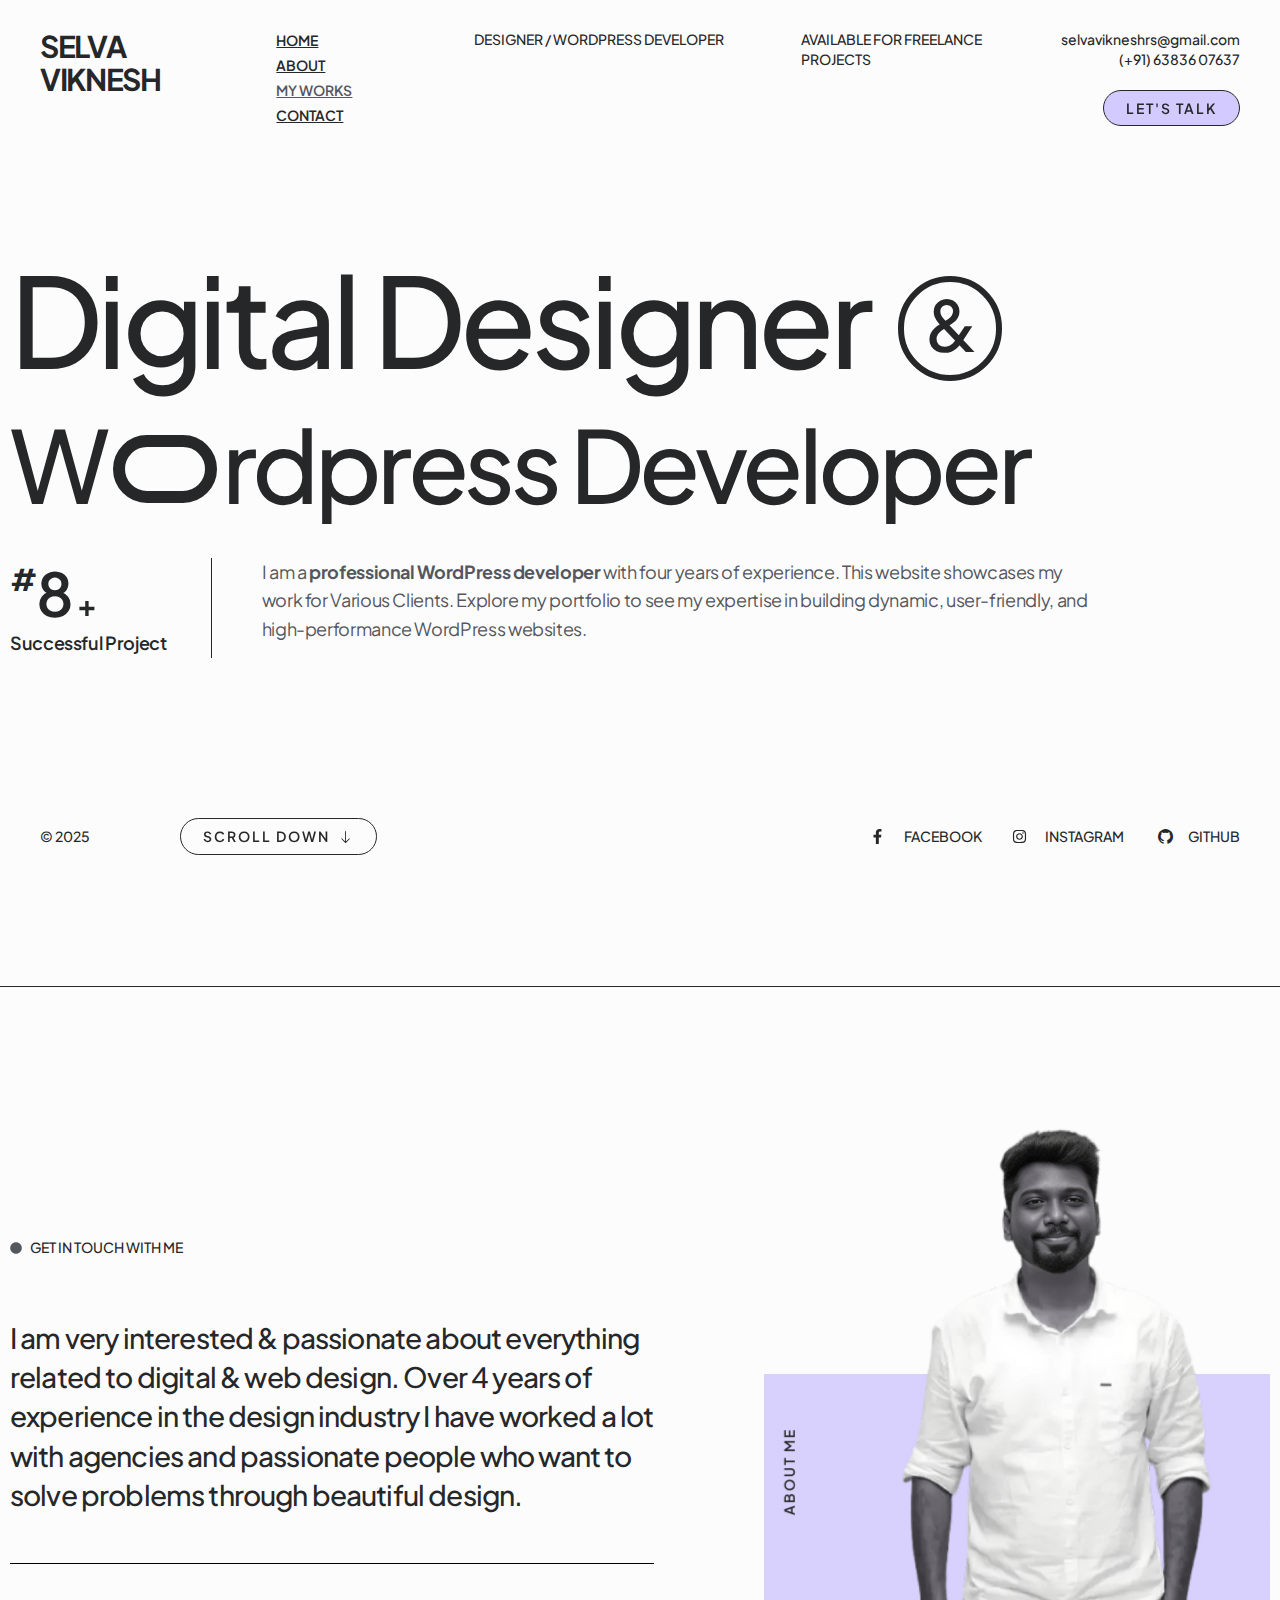
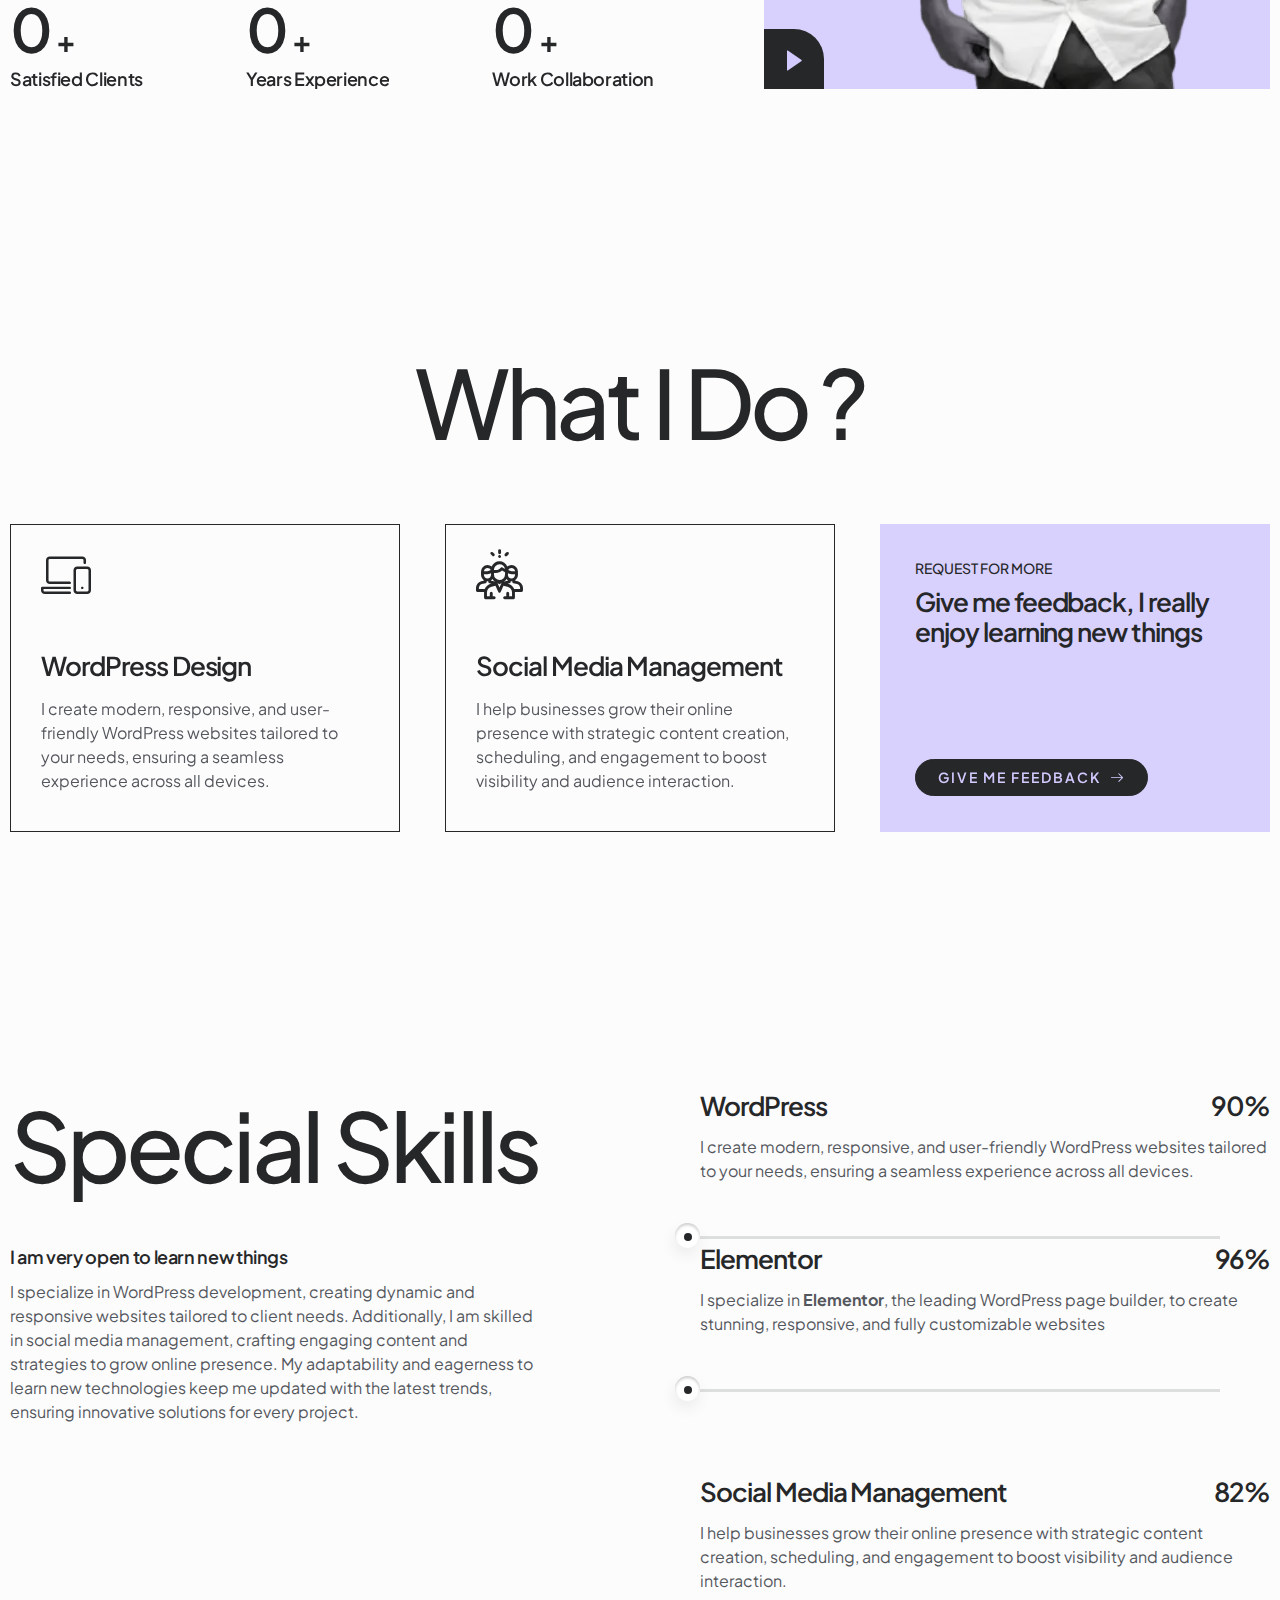
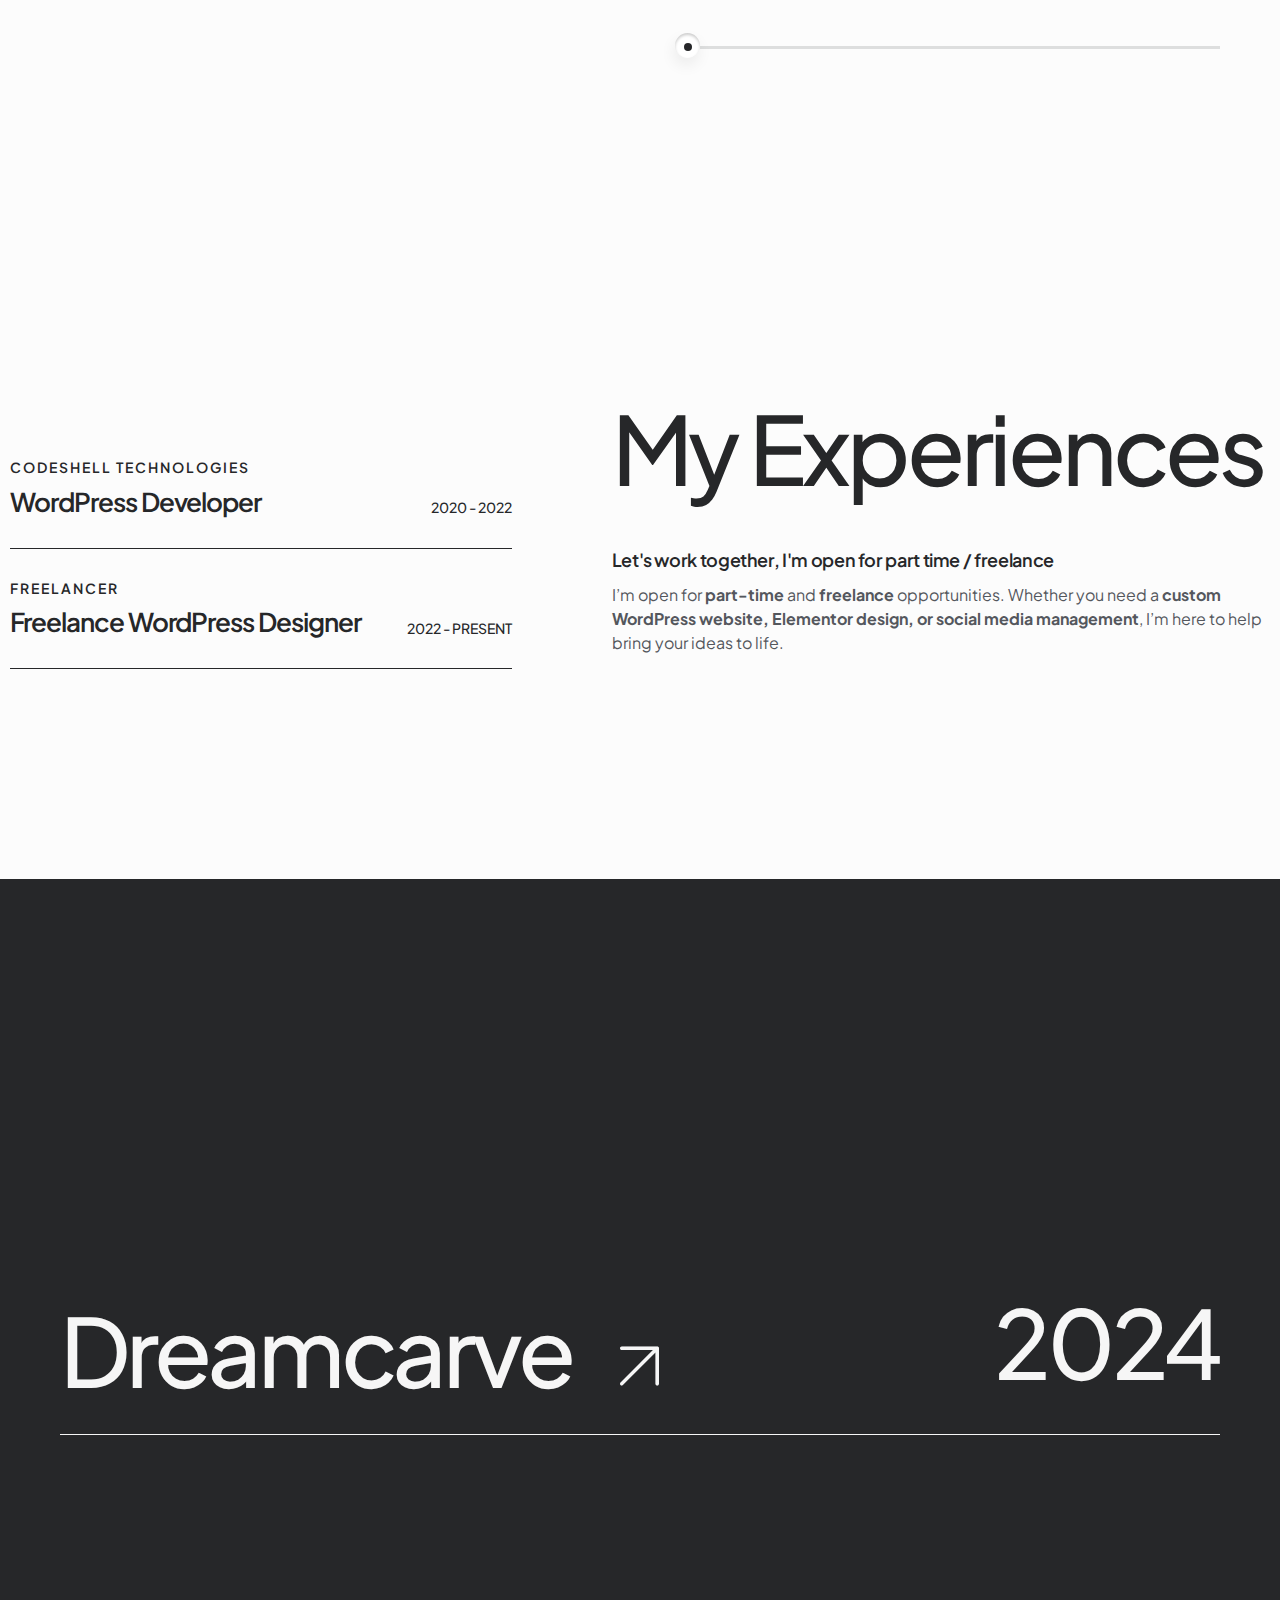
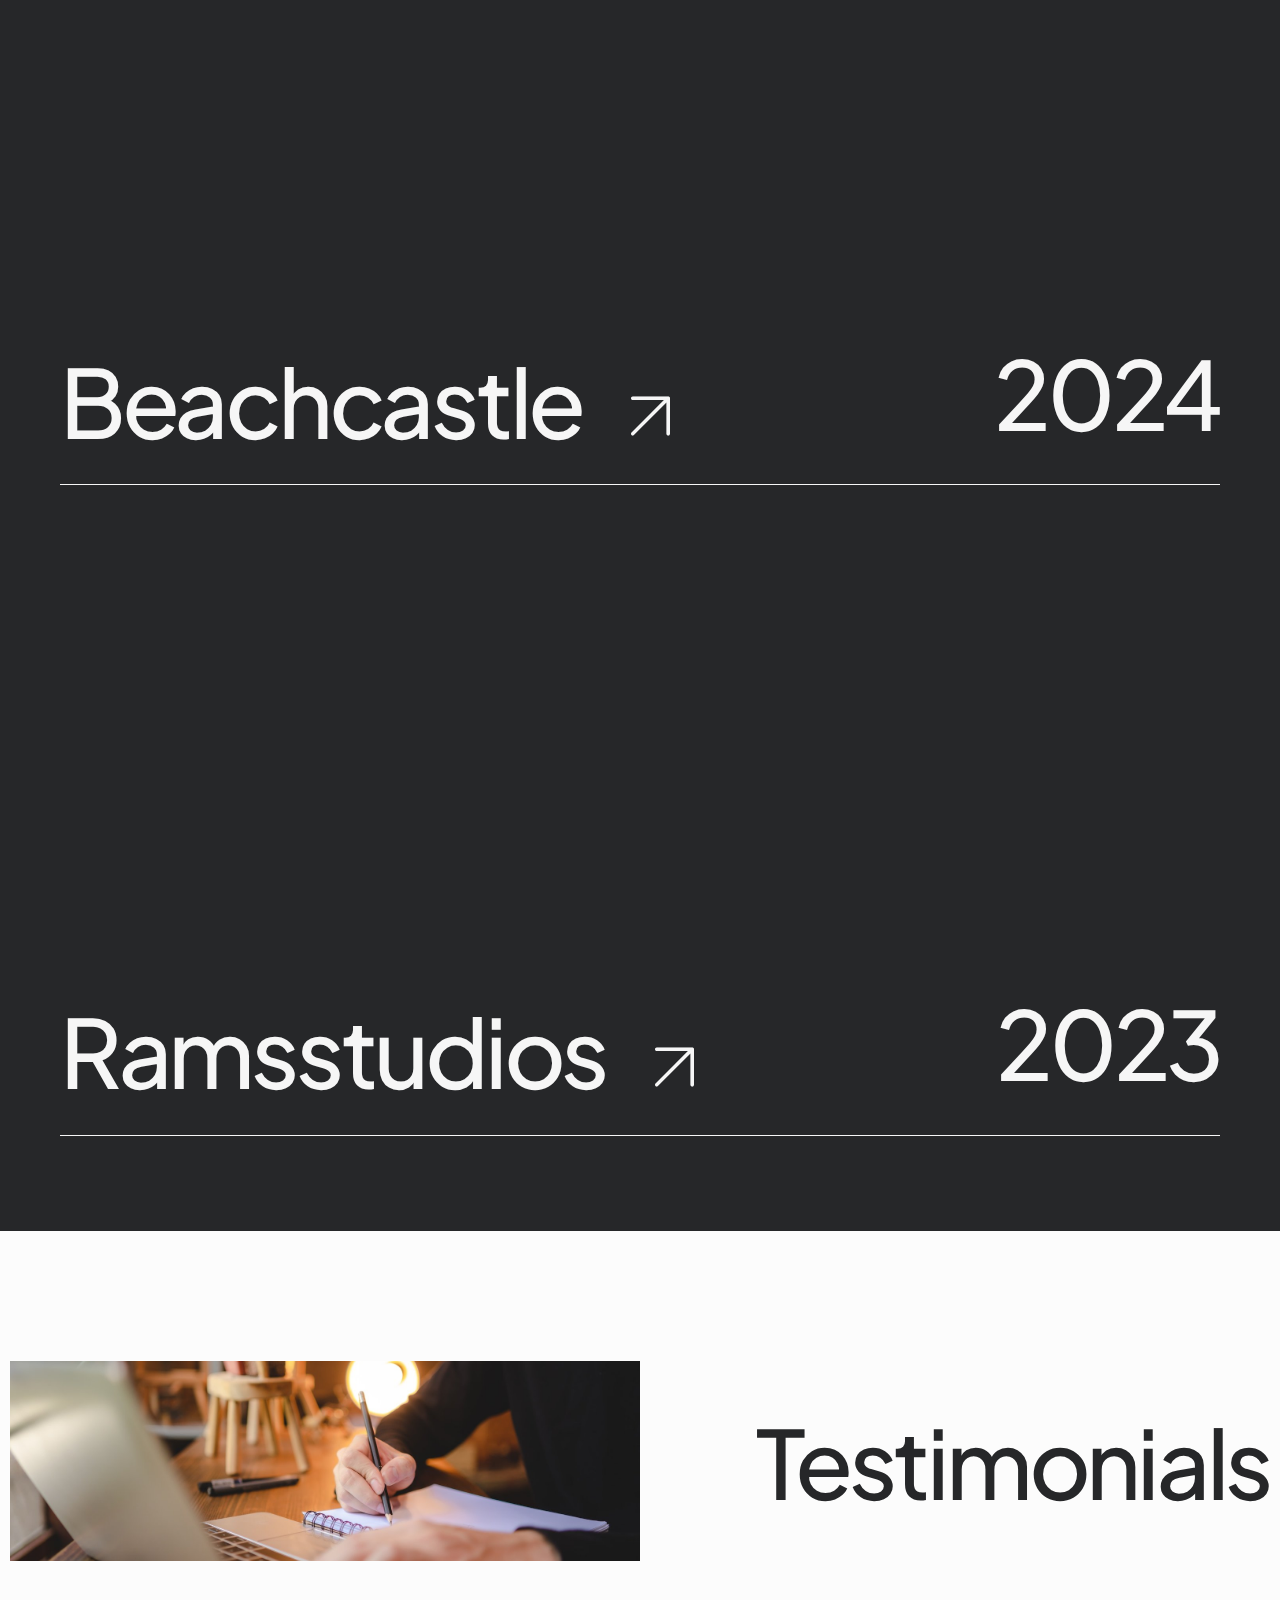
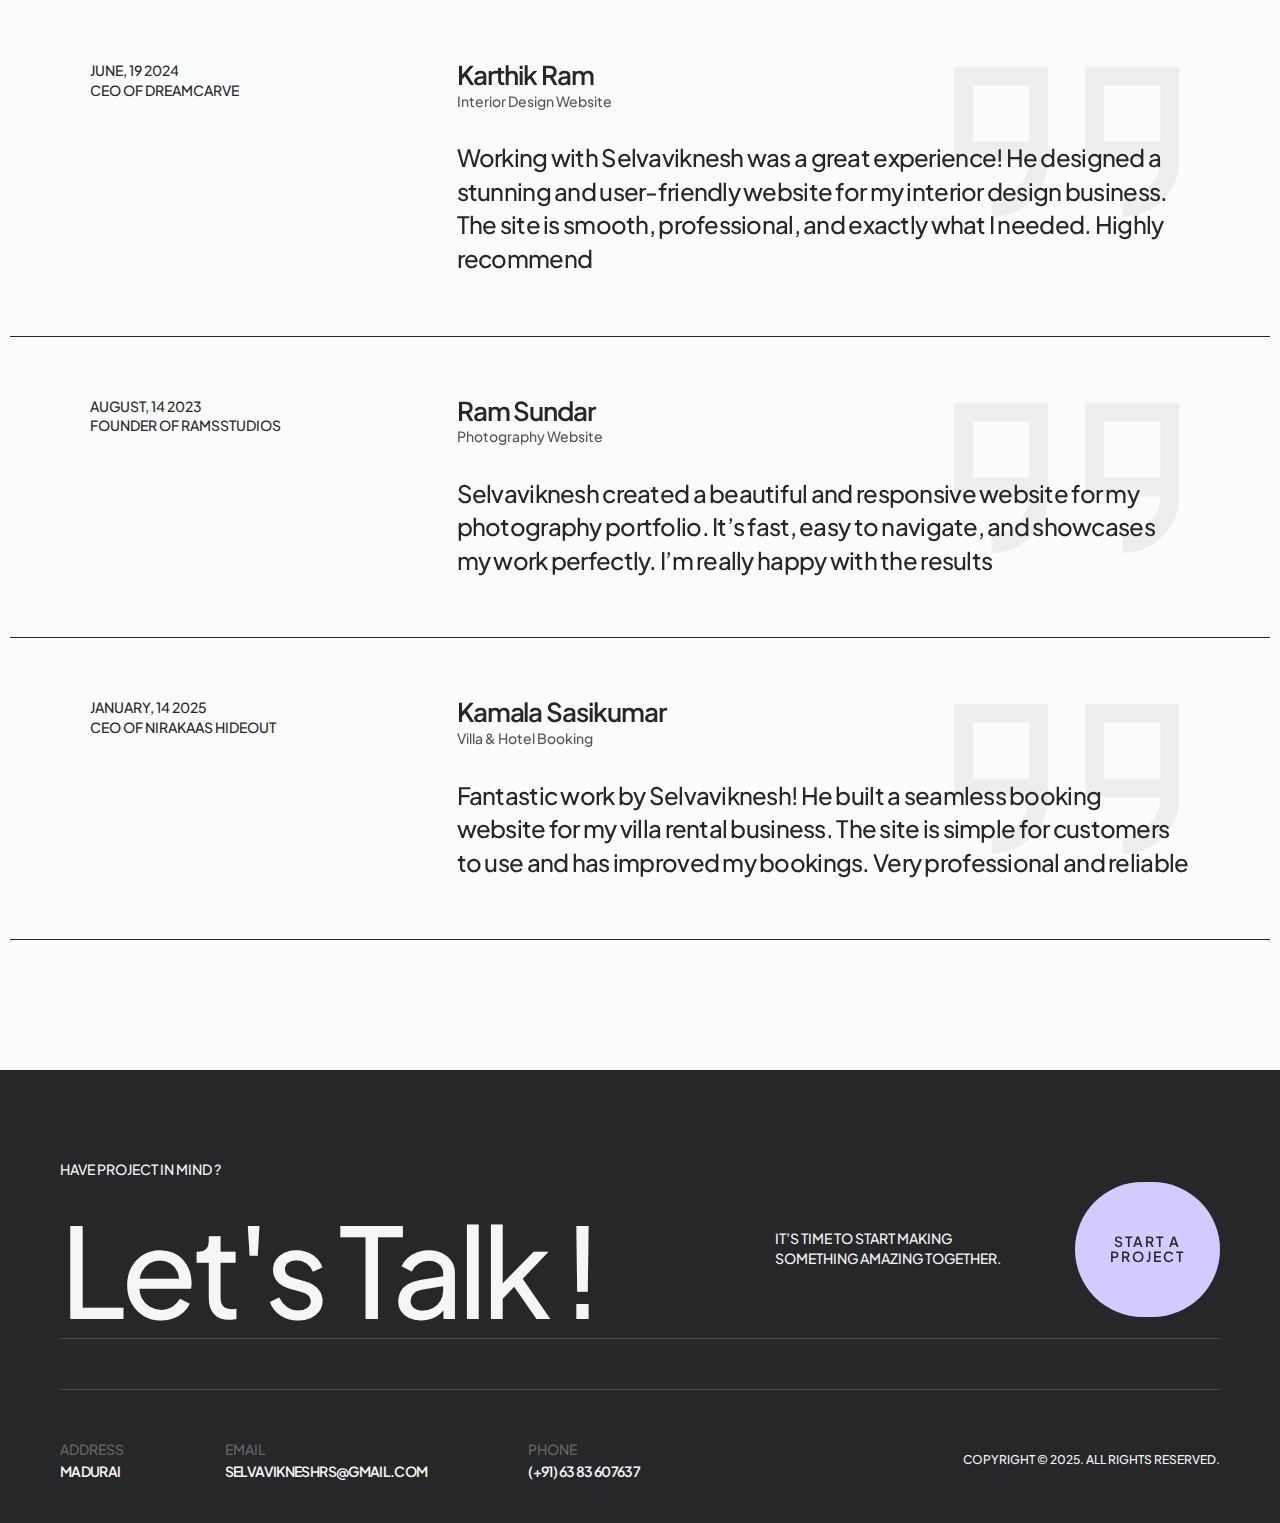
==== commit e7652e7c: "new" ====
--- a/index.html
+++ b/index.html
@@ -4,18 +4,18 @@
 	<meta charset="UTF-8">
 	<meta name="viewport" content="width=device-width, initial-scale=1, user-scalable=yes">
 	<link rel="profile" href="http://gmpg.org/xfn/11">
-	<link rel="pingback" href="/xmlrpc.php">
-	<title>seagreen-mantis-985669.hostingersite.com</title>
+	<link rel="pingback" href="./xmlrpc.php">
+	<title>Selva Viknesh &#8211; WordPress Developer</title>
 <meta name="robots" content="max-image-preview:large">
 	<style>img:is([sizes="auto" i], [sizes^="auto," i]) { contain-intrinsic-size: 3000px 1500px }</style>
-	<link rel="alternate" type="application/rss+xml" title="seagreen-mantis-985669.hostingersite.com &raquo; Feed" href="/feed/">
-<link rel="alternate" type="application/rss+xml" title="seagreen-mantis-985669.hostingersite.com &raquo; Comments Feed" href="/comments/feed/">
+	<link rel="alternate" type="application/rss+xml" title="Selva Viknesh &raquo; Feed" href="./feed/index.html">
+<link rel="alternate" type="application/rss+xml" title="Selva Viknesh &raquo; Comments Feed" href="./comments/feed/index.html">
 <script>
-window._wpemojiSettings = {"baseUrl":"https:\/\/s.w.org\/images\/core\/emoji\/15.0.3\/72x72\/","ext":".png","svgUrl":"https:\/\/s.w.org\/images\/core\/emoji\/15.0.3\/svg\/","svgExt":".svg","source":{"concatemoji":"\/wp-includes\/js\/wp-emoji-release.min.js?ver=6.7.2"}};
+window._wpemojiSettings = {"baseUrl":"https:\/\/s.w.org\/images\/core\/emoji\/15.0.3\/72x72\/","ext":".png","svgUrl":"https:\/\/s.w.org\/images\/core\/emoji\/15.0.3\/svg\/","svgExt":".svg","source":{"concatemoji":".\/\/wp-includes\/js\/wp-emoji-release.min.js?ver=6.7.2"}};
 /*! This file is auto-generated */
 !function(i,n){var o,s,e;function c(e){try{var t={supportTests:e,timestamp:(new Date).valueOf()};sessionStorage.setItem(o,JSON.stringify(t))}catch(e){}}function p(e,t,n){e.clearRect(0,0,e.canvas.width,e.canvas.height),e.fillText(t,0,0);var t=new Uint32Array(e.getImageData(0,0,e.canvas.width,e.canvas.height).data),r=(e.clearRect(0,0,e.canvas.width,e.canvas.height),e.fillText(n,0,0),new Uint32Array(e.getImageData(0,0,e.canvas.width,e.canvas.height).data));return t.every(function(e,t){return e===r[t]})}function u(e,t,n){switch(t){case"flag":return n(e,"🏳️‍⚧️","🏳️​⚧️")?!1:!n(e,"🇺🇳","🇺​🇳")&&!n(e,"🏴󠁧󠁢󠁥󠁮󠁧󠁿","🏴​󠁧​󠁢​󠁥​󠁮​󠁧​󠁿");case"emoji":return!n(e,"🐦‍⬛","🐦​⬛")}return!1}function f(e,t,n){var r="undefined"!=typeof WorkerGlobalScope&&self instanceof WorkerGlobalScope?new OffscreenCanvas(300,150):i.createElement("canvas"),a=r.getContext("2d",{willReadFrequently:!0}),o=(a.textBaseline="top",a.font="600 32px Arial",{});return e.forEach(function(e){o[e]=t(a,e,n)}),o}function t(e){var t=i.createElement("script");t.src=e,t.defer=!0,i.head.appendChild(t)}"undefined"!=typeof Promise&&(o="wpEmojiSettingsSupports",s=["flag","emoji"],n.supports={everything:!0,everythingExceptFlag:!0},e=new Promise(function(e){i.addEventListener("DOMContentLoaded",e,{once:!0})}),new Promise(function(t){var n=function(){try{var e=JSON.parse(sessionStorage.getItem(o));if("object"==typeof e&&"number"==typeof e.timestamp&&(new Date).valueOf()<e.timestamp+604800&&"object"==typeof e.supportTests)return e.supportTests}catch(e){}return null}();if(!n){if("undefined"!=typeof Worker&&"undefined"!=typeof OffscreenCanvas&&"undefined"!=typeof URL&&URL.createObjectURL&&"undefined"!=typeof Blob)try{var e="postMessage("+f.toString()+"("+[JSON.stringify(s),u.toString(),p.toString()].join(",")+"));",r=new Blob([e],{type:"text/javascript"}),a=new Worker(URL.createObjectURL(r),{name:"wpTestEmojiSupports"});return void(a.onmessage=function(e){c(n=e.data),a.terminate(),t(n)})}catch(e){}c(n=f(s,u,p))}t(n)}).then(function(e){for(var t in e)n.supports[t]=e[t],n.supports.everything=n.supports.everything&&n.supports[t],"flag"!==t&&(n.supports.everythingExceptFlag=n.supports.everythingExceptFlag&&n.supports[t]);n.supports.everythingExceptFlag=n.supports.everythingExceptFlag&&!n.supports.flag,n.DOMReady=!1,n.readyCallback=function(){n.DOMReady=!0}}).then(function(){return e}).then(function(){var e;n.supports.everything||(n.readyCallback(),(e=n.source||{}).concatemoji?t(e.concatemoji):e.wpemoji&&e.twemoji&&(t(e.twemoji),t(e.wpemoji)))}))}((window,document),window._wpemojiSettings);
 </script>
-<link rel="stylesheet" id="jkit-elements-main-css" href="/wp-content/plugins/jeg-elementor-kit/assets/css/elements/main.css?ver=2.6.12" media="all">
+<link rel="stylesheet" id="jkit-elements-main-css" href="./wp-content/plugins/jeg-elementor-kit/assets/css/elements/main.css?ver=2.6.12" media="all">
 <style id="wp-emoji-styles-inline-css">img.wp-smiley, img.emoji {
 		display: inline !important;
 		border: none !important;
@@ -27,26 +27,42 @@
 		background: none !important;
 		padding: 0 !important;
 	}</style>
-<link rel="stylesheet" id="wp-block-library-css" href="/wp-includes/css/dist/block-library/style.min.css?ver=6.7.2" media="all">
 <style id="global-styles-inline-css">:root{--wp--preset--aspect-ratio--square: 1;--wp--preset--aspect-ratio--4-3: 4/3;--wp--preset--aspect-ratio--3-4: 3/4;--wp--preset--aspect-ratio--3-2: 3/2;--wp--preset--aspect-ratio--2-3: 2/3;--wp--preset--aspect-ratio--16-9: 16/9;--wp--preset--aspect-ratio--9-16: 9/16;--wp--preset--color--black: #000000;--wp--preset--color--cyan-bluish-gray: #abb8c3;--wp--preset--color--white: #ffffff;--wp--preset--color--pale-pink: #f78da7;--wp--preset--color--vivid-red: #cf2e2e;--wp--preset--color--luminous-vivid-orange: #ff6900;--wp--preset--color--luminous-vivid-amber: #fcb900;--wp--preset--color--light-green-cyan: #7bdcb5;--wp--preset--color--vivid-green-cyan: #00d084;--wp--preset--color--pale-cyan-blue: #8ed1fc;--wp--preset--color--vivid-cyan-blue: #0693e3;--wp--preset--color--vivid-purple: #9b51e0;--wp--preset--gradient--vivid-cyan-blue-to-vivid-purple: linear-gradient(135deg,rgba(6,147,227,1) 0%,rgb(155,81,224) 100%);--wp--preset--gradient--light-green-cyan-to-vivid-green-cyan: linear-gradient(135deg,rgb(122,220,180) 0%,rgb(0,208,130) 100%);--wp--preset--gradient--luminous-vivid-amber-to-luminous-vivid-orange: linear-gradient(135deg,rgba(252,185,0,1) 0%,rgba(255,105,0,1) 100%);--wp--preset--gradient--luminous-vivid-orange-to-vivid-red: linear-gradient(135deg,rgba(255,105,0,1) 0%,rgb(207,46,46) 100%);--wp--preset--gradient--very-light-gray-to-cyan-bluish-gray: linear-gradient(135deg,rgb(238,238,238) 0%,rgb(169,184,195) 100%);--wp--preset--gradient--cool-to-warm-spectrum: linear-gradient(135deg,rgb(74,234,220) 0%,rgb(151,120,209) 20%,rgb(207,42,186) 40%,rgb(238,44,130) 60%,rgb(251,105,98) 80%,rgb(254,248,76) 100%);--wp--preset--gradient--blush-light-purple: linear-gradient(135deg,rgb(255,206,236) 0%,rgb(152,150,240) 100%);--wp--preset--gradient--blush-bordeaux: linear-gradient(135deg,rgb(254,205,165) 0%,rgb(254,45,45) 50%,rgb(107,0,62) 100%);--wp--preset--gradient--luminous-dusk: linear-gradient(135deg,rgb(255,203,112) 0%,rgb(199,81,192) 50%,rgb(65,88,208) 100%);--wp--preset--gradient--pale-ocean: linear-gradient(135deg,rgb(255,245,203) 0%,rgb(182,227,212) 50%,rgb(51,167,181) 100%);--wp--preset--gradient--electric-grass: linear-gradient(135deg,rgb(202,248,128) 0%,rgb(113,206,126) 100%);--wp--preset--gradient--midnight: linear-gradient(135deg,rgb(2,3,129) 0%,rgb(40,116,252) 100%);--wp--preset--font-size--small: 13px;--wp--preset--font-size--medium: 20px;--wp--preset--font-size--large: 36px;--wp--preset--font-size--x-large: 42px;--wp--preset--spacing--20: 0.44rem;--wp--preset--spacing--30: 0.67rem;--wp--preset--spacing--40: 1rem;--wp--preset--spacing--50: 1.5rem;--wp--preset--spacing--60: 2.25rem;--wp--preset--spacing--70: 3.38rem;--wp--preset--spacing--80: 5.06rem;--wp--preset--shadow--natural: 6px 6px 9px rgba(0, 0, 0, 0.2);--wp--preset--shadow--deep: 12px 12px 50px rgba(0, 0, 0, 0.4);--wp--preset--shadow--sharp: 6px 6px 0px rgba(0, 0, 0, 0.2);--wp--preset--shadow--outlined: 6px 6px 0px -3px rgba(255, 255, 255, 1), 6px 6px rgba(0, 0, 0, 1);--wp--preset--shadow--crisp: 6px 6px 0px rgba(0, 0, 0, 1);}:root { --wp--style--global--content-size: 800px;--wp--style--global--wide-size: 1200px; }:where(body) { margin: 0; }.wp-site-blocks > .alignleft { float: left; margin-right: 2em; }.wp-site-blocks > .alignright { float: right; margin-left: 2em; }.wp-site-blocks > .aligncenter { justify-content: center; margin-left: auto; margin-right: auto; }:where(.wp-site-blocks) > * { margin-block-start: 24px; margin-block-end: 0; }:where(.wp-site-blocks) > :first-child { margin-block-start: 0; }:where(.wp-site-blocks) > :last-child { margin-block-end: 0; }:root { --wp--style--block-gap: 24px; }:root :where(.is-layout-flow) > :first-child{margin-block-start: 0;}:root :where(.is-layout-flow) > :last-child{margin-block-end: 0;}:root :where(.is-layout-flow) > *{margin-block-start: 24px;margin-block-end: 0;}:root :where(.is-layout-constrained) > :first-child{margin-block-start: 0;}:root :where(.is-layout-constrained) > :last-child{margin-block-end: 0;}:root :where(.is-layout-constrained) > *{margin-block-start: 24px;margin-block-end: 0;}:root :where(.is-layout-flex){gap: 24px;}:root :where(.is-layout-grid){gap: 24px;}.is-layout-flow > .alignleft{float: left;margin-inline-start: 0;margin-inline-end: 2em;}.is-layout-flow > .alignright{float: right;margin-inline-start: 2em;margin-inline-end: 0;}.is-layout-flow > .aligncenter{margin-left: auto !important;margin-right: auto !important;}.is-layout-constrained > .alignleft{float: left;margin-inline-start: 0;margin-inline-end: 2em;}.is-layout-constrained > .alignright{float: right;margin-inline-start: 2em;margin-inline-end: 0;}.is-layout-constrained > .aligncenter{margin-left: auto !important;margin-right: auto !important;}.is-layout-constrained > :where(:not(.alignleft):not(.alignright):not(.alignfull)){max-width: var(--wp--style--global--content-size);margin-left: auto !important;margin-right: auto !important;}.is-layout-constrained > .alignwide{max-width: var(--wp--style--global--wide-size);}body .is-layout-flex{display: flex;}.is-layout-flex{flex-wrap: wrap;align-items: center;}.is-layout-flex > :is(*, div){margin: 0;}body .is-layout-grid{display: grid;}.is-layout-grid > :is(*, div){margin: 0;}body{padding-top: 0px;padding-right: 0px;padding-bottom: 0px;padding-left: 0px;}a:where(:not(.wp-element-button)){text-decoration: underline;}:root :where(.wp-element-button, .wp-block-button__link){background-color: #32373c;border-width: 0;color: #fff;font-family: inherit;font-size: inherit;line-height: inherit;padding: calc(0.667em + 2px) calc(1.333em + 2px);text-decoration: none;}.has-black-color{color: var(--wp--preset--color--black) !important;}.has-cyan-bluish-gray-color{color: var(--wp--preset--color--cyan-bluish-gray) !important;}.has-white-color{color: var(--wp--preset--color--white) !important;}.has-pale-pink-color{color: var(--wp--preset--color--pale-pink) !important;}.has-vivid-red-color{color: var(--wp--preset--color--vivid-red) !important;}.has-luminous-vivid-orange-color{color: var(--wp--preset--color--luminous-vivid-orange) !important;}.has-luminous-vivid-amber-color{color: var(--wp--preset--color--luminous-vivid-amber) !important;}.has-light-green-cyan-color{color: var(--wp--preset--color--light-green-cyan) !important;}.has-vivid-green-cyan-color{color: var(--wp--preset--color--vivid-green-cyan) !important;}.has-pale-cyan-blue-color{color: var(--wp--preset--color--pale-cyan-blue) !important;}.has-vivid-cyan-blue-color{color: var(--wp--preset--color--vivid-cyan-blue) !important;}.has-vivid-purple-color{color: var(--wp--preset--color--vivid-purple) !important;}.has-black-background-color{background-color: var(--wp--preset--color--black) !important;}.has-cyan-bluish-gray-background-color{background-color: var(--wp--preset--color--cyan-bluish-gray) !important;}.has-white-background-color{background-color: var(--wp--preset--color--white) !important;}.has-pale-pink-background-color{background-color: var(--wp--preset--color--pale-pink) !important;}.has-vivid-red-background-color{background-color: var(--wp--preset--color--vivid-red) !important;}.has-luminous-vivid-orange-background-color{background-color: var(--wp--preset--color--luminous-vivid-orange) !important;}.has-luminous-vivid-amber-background-color{background-color: var(--wp--preset--color--luminous-vivid-amber) !important;}.has-light-green-cyan-background-color{background-color: var(--wp--preset--color--light-green-cyan) !important;}.has-vivid-green-cyan-background-color{background-color: var(--wp--preset--color--vivid-green-cyan) !important;}.has-pale-cyan-blue-background-color{background-color: var(--wp--preset--color--pale-cyan-blue) !important;}.has-vivid-cyan-blue-background-color{background-color: var(--wp--preset--color--vivid-cyan-blue) !important;}.has-vivid-purple-background-color{background-color: var(--wp--preset--color--vivid-purple) !important;}.has-black-border-color{border-color: var(--wp--preset--color--black) !important;}.has-cyan-bluish-gray-border-color{border-color: var(--wp--preset--color--cyan-bluish-gray) !important;}.has-white-border-color{border-color: var(--wp--preset--color--white) !important;}.has-pale-pink-border-color{border-color: var(--wp--preset--color--pale-pink) !important;}.has-vivid-red-border-color{border-color: var(--wp--preset--color--vivid-red) !important;}.has-luminous-vivid-orange-border-color{border-color: var(--wp--preset--color--luminous-vivid-orange) !important;}.has-luminous-vivid-amber-border-color{border-color: var(--wp--preset--color--luminous-vivid-amber) !important;}.has-light-green-cyan-border-color{border-color: var(--wp--preset--color--light-green-cyan) !important;}.has-vivid-green-cyan-border-color{border-color: var(--wp--preset--color--vivid-green-cyan) !important;}.has-pale-cyan-blue-border-color{border-color: var(--wp--preset--color--pale-cyan-blue) !important;}.has-vivid-cyan-blue-border-color{border-color: var(--wp--preset--color--vivid-cyan-blue) !important;}.has-vivid-purple-border-color{border-color: var(--wp--preset--color--vivid-purple) !important;}.has-vivid-cyan-blue-to-vivid-purple-gradient-background{background: var(--wp--preset--gradient--vivid-cyan-blue-to-vivid-purple) !important;}.has-light-green-cyan-to-vivid-green-cyan-gradient-background{background: var(--wp--preset--gradient--light-green-cyan-to-vivid-green-cyan) !important;}.has-luminous-vivid-amber-to-luminous-vivid-orange-gradient-background{background: var(--wp--preset--gradient--luminous-vivid-amber-to-luminous-vivid-orange) !important;}.has-luminous-vivid-orange-to-vivid-red-gradient-background{background: var(--wp--preset--gradient--luminous-vivid-orange-to-vivid-red) !important;}.has-very-light-gray-to-cyan-bluish-gray-gradient-background{background: var(--wp--preset--gradient--very-light-gray-to-cyan-bluish-gray) !important;}.has-cool-to-warm-spectrum-gradient-background{background: var(--wp--preset--gradient--cool-to-warm-spectrum) !important;}.has-blush-light-purple-gradient-background{background: var(--wp--preset--gradient--blush-light-purple) !important;}.has-blush-bordeaux-gradient-background{background: var(--wp--preset--gradient--blush-bordeaux) !important;}.has-luminous-dusk-gradient-background{background: var(--wp--preset--gradient--luminous-dusk) !important;}.has-pale-ocean-gradient-background{background: var(--wp--preset--gradient--pale-ocean) !important;}.has-electric-grass-gradient-background{background: var(--wp--preset--gradient--electric-grass) !important;}.has-midnight-gradient-background{background: var(--wp--preset--gradient--midnight) !important;}.has-small-font-size{font-size: var(--wp--preset--font-size--small) !important;}.has-medium-font-size{font-size: var(--wp--preset--font-size--medium) !important;}.has-large-font-size{font-size: var(--wp--preset--font-size--large) !important;}.has-x-large-font-size{font-size: var(--wp--preset--font-size--x-large) !important;}
 :root :where(.wp-block-pullquote){font-size: 1.5em;line-height: 1.6;}</style>
-<link rel="stylesheet" id="elementor-frontend-css" href="/wp-content/plugins/elementor/assets/css/frontend.min.css?ver=3.27.6" media="all">
-<link rel="stylesheet" id="elementor-post-8-css" href="/wp-content/uploads/elementor/css/post-8.css?ver=1740812583" media="all">
-<link rel="stylesheet" id="cute-alert-css" href="/wp-content/plugins/metform/public/assets/lib/cute-alert/style.css?ver=3.9.5" media="all">
-<link rel="stylesheet" id="text-editor-style-css" href="/wp-content/plugins/metform/public/assets/css/text-editor.css?ver=3.9.5" media="all">
-<link rel="stylesheet" id="hello-elementor-css" href="/wp-content/themes/hello-elementor/style.min.css?ver=3.3.0" media="all">
-<link rel="stylesheet" id="hello-elementor-theme-style-css" href="/wp-content/themes/hello-elementor/theme.min.css?ver=3.3.0" media="all">
-<link rel="stylesheet" id="hello-elementor-header-footer-css" href="/wp-content/themes/hello-elementor/header-footer.min.css?ver=3.3.0" media="all">
-<link rel="stylesheet" id="wpr-text-animations-css-css" href="/wp-content/plugins/royal-elementor-addons/assets/css/lib/animations/text-animations.min.css?ver=1.7.1011" media="all">
-<link rel="stylesheet" id="wpr-addons-css-css" href="/wp-content/plugins/royal-elementor-addons/assets/css/frontend.min.css?ver=1.7.1011" media="all">
-<link rel="stylesheet" id="font-awesome-5-all-css" href="/wp-content/plugins/elementor/assets/lib/font-awesome/css/all.min.css?ver=1.7.1011" media="all">
+<link rel="stylesheet" id="elementor-frontend-css" href="./wp-content/plugins/elementor/assets/css/frontend.min.css?ver=3.27.6" media="all">
+<link rel="stylesheet" id="elementor-post-8-css" href="./wp-content/uploads/elementor/css/post-8.css?ver=1740816637" media="all">
+<link rel="stylesheet" id="widget-heading-css" href="./wp-content/plugins/elementor/assets/css/widget-heading.min.css?ver=3.27.6" media="all">
+<link rel="stylesheet" id="widget-spacer-css" href="./wp-content/plugins/elementor/assets/css/widget-spacer.min.css?ver=3.27.6" media="all">
+<link rel="stylesheet" id="widget-text-editor-css" href="./wp-content/plugins/elementor/assets/css/widget-text-editor.min.css?ver=3.27.6" media="all">
+<link rel="stylesheet" id="widget-icon-list-css" href="./wp-content/plugins/elementor/assets/css/widget-icon-list.min.css?ver=3.27.6" media="all">
+<link rel="stylesheet" id="widget-divider-css" href="./wp-content/plugins/elementor/assets/css/widget-divider.min.css?ver=3.27.6" media="all">
+<link rel="stylesheet" id="sweetalert2-css" href="./wp-content/plugins/jeg-elementor-kit/assets/js/sweetalert2/sweetalert2.min.css?ver=11.6.16" media="all">
+<link rel="stylesheet" id="widget-image-css" href="./wp-content/plugins/elementor/assets/css/widget-image.min.css?ver=3.27.6" media="all">
+<link rel="stylesheet" id="e-animation-skew-css" href="./wp-content/plugins/elementor/assets/lib/animations/styles/e-animation-skew.min.css?ver=3.27.6" media="all">
+<link rel="stylesheet" id="widget-icon-box-css" href="./wp-content/plugins/elementor/assets/css/widget-icon-box.min.css?ver=3.27.6" media="all">
+<link rel="stylesheet" id="tiny-slider-css" href="./wp-content/plugins/jeg-elementor-kit/assets/js/tiny-slider/tiny-slider.css?ver=2.9.3" media="all">
+<link rel="stylesheet" id="elementor-post-11-css" href="./wp-content/uploads/elementor/css/post-11.css?ver=1740816638" media="all">
+<link rel="stylesheet" id="cute-alert-css" href="./wp-content/plugins/metform/public/assets/lib/cute-alert/style.css?ver=3.9.5" media="all">
+<link rel="stylesheet" id="text-editor-style-css" href="./wp-content/plugins/metform/public/assets/css/text-editor.css?ver=3.9.5" media="all">
+<link rel="stylesheet" id="hello-elementor-css" href="./wp-content/themes/hello-elementor/style.min.css?ver=3.3.0" media="all">
+<link rel="stylesheet" id="hello-elementor-theme-style-css" href="./wp-content/themes/hello-elementor/theme.min.css?ver=3.3.0" media="all">
+<link rel="stylesheet" id="hello-elementor-header-footer-css" href="./wp-content/themes/hello-elementor/header-footer.min.css?ver=3.3.0" media="all">
+<link rel="stylesheet" id="wpr-text-animations-css-css" href="./wp-content/plugins/royal-elementor-addons/assets/css/lib/animations/text-animations.min.css?ver=1.7.1011" media="all">
+<link rel="stylesheet" id="wpr-addons-css-css" href="./wp-content/plugins/royal-elementor-addons/assets/css/frontend.min.css?ver=1.7.1011" media="all">
+<link rel="stylesheet" id="font-awesome-5-all-css" href="./wp-content/plugins/elementor/assets/lib/font-awesome/css/all.min.css?ver=1.7.1011" media="all">
 <link rel="stylesheet" id="google-fonts-1-css" href="https://fonts.googleapis.com/css?family=Plus+Jakarta+Sans%3A100%2C100italic%2C200%2C200italic%2C300%2C300italic%2C400%2C400italic%2C500%2C500italic%2C600%2C600italic%2C700%2C700italic%2C800%2C800italic%2C900%2C900italic&#038;display=swap&#038;ver=6.7.2" media="all">
+<link rel="stylesheet" id="elementor-icons-jkiticon-css" href="./wp-content/plugins/jeg-elementor-kit/assets/fonts/jkiticon/jkiticon.css?ver=2.6.12" media="all">
 <link rel="preconnect" href="https://fonts.gstatic.com/" crossorigin>
-<script data-cfasync="false" src="/wp-includes/js/jquery/jquery.min.js?ver=3.7.1" id="jquery-core-js"></script>
-<script data-cfasync="false" src="/wp-includes/js/jquery/jquery-migrate.min.js?ver=3.4.1" id="jquery-migrate-js"></script>
-<link rel="https://api.w.org/" href="/wp-json/">
-<link rel="EditURI" type="application/rsd+xml" title="RSD" href="/xmlrpc.php?rsd">
+<script data-cfasync="false" src="./wp-includes/js/jquery/jquery.min.js?ver=3.7.1" id="jquery-core-js"></script>
+<script data-cfasync="false" src="./wp-includes/js/jquery/jquery-migrate.min.js?ver=3.4.1" id="jquery-migrate-js"></script>
+<link rel="https://api.w.org/" href="./wp-json/index.html">
+<link rel="alternate" title="JSON" type="application/json" href="./wp-json/wp/v2/pages/11/index.html">
+<link rel="EditURI" type="application/rsd+xml" title="RSD" href="./xmlrpc.php?rsd">
 <meta name="generator" content="WordPress 6.7.2">
+<link rel="canonical" href="./index.html">
+<link rel="shortlink" href="./index.html">
+<link rel="alternate" title="oEmbed (JSON)" type="application/json+oembed" href="./wp-json/oembed/1.0/embed/index.html?url=https%3A%2F%2F%2F">
+<link rel="alternate" title="oEmbed (XML)" type="text/xml+oembed" href="./wp-json/oembed/1.0/embed/index.html?url=https%3A%2F%2F%2F#038;format=xml">
 <meta name="generator" content="Elementor 3.27.6; features: e_font_icon_svg, additional_custom_breakpoints, e_element_cache; settings: css_print_method-external, google_font-enabled, font_display-swap">
 			<style>.e-con.e-parent:nth-of-type(n+4):not(.e-lazyloaded):not(.e-no-lazyload),
 				.e-con.e-parent:nth-of-type(n+4):not(.e-lazyloaded):not(.e-no-lazyload) * {
@@ -133,7 +149,7 @@
 				}</style>
 </head>
 
-<body class="home blog wp-embed-responsive jkit-color-scheme theme-default elementor-default elementor-kit-8">
+<body class="home page-template page-template-elementor_header_footer page page-id-11 wp-embed-responsive jkit-color-scheme theme-default elementor-default elementor-template-full-width elementor-kit-8 elementor-page elementor-page-11">
 <div id="page" class="jkit-template  site">
 
 				<header id="masthead" itemscope="itemscope" itemtype="https://schema.org/WPHeader">
@@ -152,17 +168,17 @@
 			<div class="elementor-widget-wrap elementor-element-populated">
 						<div class="elementor-element elementor-element-b7f5f7e elementor-widget__width-auto elementor-widget-mobile__width-inherit elementor-widget elementor-widget-jkit_nav_menu" data-id="b7f5f7e" data-element_type="widget" data-widget_type="jkit_nav_menu.default">
 				<div class="elementor-widget-container">
-					<div class="jeg-elementor-kit jkit-nav-menu break-point-mobile submenu-click-title jeg_module_1__67c2b127e6566" data-item-indicator="">
+					<div class="jeg-elementor-kit jkit-nav-menu break-point-mobile submenu-click-title jeg_module_11__67c2c1567b6e6" data-item-indicator="">
 <button aria-label="open-menu" class="jkit-hamburger-menu"><i aria-hidden="true" class="jki jki-grip-lines-solid"></i></button>
         <div class="jkit-menu-wrapper">
 <div class="jkit-menu-container"><ul id="menu-main" class="jkit-menu jkit-menu-direction-block jkit-submenu-position-left">
-<li id="menu-item-202" class="menu-item menu-item-type-post_type menu-item-object-page menu-item-202"><a href="/home/">Home</a></li>
-<li id="menu-item-203" class="menu-item menu-item-type-custom menu-item-object-custom menu-item-203"><a href="#about">About</a></li>
-<li id="menu-item-264" class="menu-item menu-item-type-post_type menu-item-object-page menu-item-264"><a href="/my-works/">My Works</a></li>
-<li id="menu-item-204" class="menu-item menu-item-type-custom menu-item-object-custom menu-item-204"><a href="#contact">Contact</a></li>
+<li id="menu-item-202" class="menu-item menu-item-type-post_type menu-item-object-page menu-item-home current-menu-item page_item page-item-11 current_page_item menu-item-202"><a href="./index.html" aria-current="page">Home</a></li>
+<li id="menu-item-203" class="menu-item menu-item-type-custom menu-item-object-custom current-menu-item menu-item-home menu-item-203"><a href="./index.html#about">About</a></li>
+<li id="menu-item-264" class="menu-item menu-item-type-post_type menu-item-object-page menu-item-264"><a href="./my-works/index.html">My Works</a></li>
+<li id="menu-item-204" class="menu-item menu-item-type-custom menu-item-object-custom current-menu-item menu-item-home menu-item-204"><a href="./index.html#contact">Contact</a></li>
 </ul></div>
             <div class="jkit-nav-identity-panel">
-                <div class="jkit-nav-site-title"><a href="/" class="jkit-nav-logo" aria-label="Home Link"><img fetchpriority="high" width="1080" height="186" src="/wp-content/uploads/2025/03/logo-white.png" class="attachment-full size-full" alt="" decoding="async" srcset="/wp-content/uploads/2025/03/logo-white.png 1080w, /wp-content/uploads/2025/03/logo-white-300x52.png 300w, /wp-content/uploads/2025/03/logo-white-1024x176.png 1024w, /wp-content/uploads/2025/03/logo-white-768x132.png 768w" sizes="(max-width: 1080px) 100vw, 1080px"></a></div>
+                <div class="jkit-nav-site-title"><a href="./index.html" class="jkit-nav-logo" aria-label="Home Link"><img fetchpriority="high" width="1080" height="186" src="./wp-content/uploads/2025/03/logo-white.png" class="attachment-full size-full" alt="" decoding="async" srcset="./wp-content/uploads/2025/03/logo-white.png 1080w, ./wp-content/uploads/2025/03/logo-white-300x52.png 300w, ./wp-content/uploads/2025/03/logo-white-1024x176.png 1024w, ./wp-content/uploads/2025/03/logo-white-768x132.png 768w" sizes="(max-width: 1080px) 100vw, 1080px"></a></div>
                 <button aria-label="close-menu" class="jkit-close-menu"><i aria-hidden="true" class="jki jki-times-solid"></i></button>
             </div>
         </div>
@@ -194,7 +210,7 @@
 				</div>
 				<div class="elementor-element elementor-element-768041b7 elementor-widget__width-auto e-transform e-transform elementor-widget elementor-widget-jkit_button" data-id="768041b7" data-element_type="widget" data-settings="{&quot;_transform_translateX_effect_hover&quot;:{&quot;unit&quot;:&quot;px&quot;,&quot;size&quot;:5,&quot;sizes&quot;:[]},&quot;_transform_scale_effect_hover&quot;:{&quot;unit&quot;:&quot;px&quot;,&quot;size&quot;:0.95,&quot;sizes&quot;:[]},&quot;_transform_translateX_effect_hover_tablet&quot;:{&quot;unit&quot;:&quot;px&quot;,&quot;size&quot;:&quot;&quot;,&quot;sizes&quot;:[]},&quot;_transform_translateX_effect_hover_mobile&quot;:{&quot;unit&quot;:&quot;px&quot;,&quot;size&quot;:&quot;&quot;,&quot;sizes&quot;:[]},&quot;_transform_translateY_effect_hover&quot;:{&quot;unit&quot;:&quot;px&quot;,&quot;size&quot;:&quot;&quot;,&quot;sizes&quot;:[]},&quot;_transform_translateY_effect_hover_tablet&quot;:{&quot;unit&quot;:&quot;px&quot;,&quot;size&quot;:&quot;&quot;,&quot;sizes&quot;:[]},&quot;_transform_translateY_effect_hover_mobile&quot;:{&quot;unit&quot;:&quot;px&quot;,&quot;size&quot;:&quot;&quot;,&quot;sizes&quot;:[]},&quot;_transform_scale_effect_hover_tablet&quot;:{&quot;unit&quot;:&quot;px&quot;,&quot;size&quot;:&quot;&quot;,&quot;sizes&quot;:[]},&quot;_transform_scale_effect_hover_mobile&quot;:{&quot;unit&quot;:&quot;px&quot;,&quot;size&quot;:&quot;&quot;,&quot;sizes&quot;:[]}}" data-widget_type="jkit_button.default">
 				<div class="elementor-widget-container">
-					<div class="jeg-elementor-kit jkit-button  icon-position-after jeg_module_1_1_67c2b127e926b"><a href="https://wa.me/916383607637" class="jkit-button-wrapper">Let&#039;s Talk</a></div>				</div>
+					<div class="jeg-elementor-kit jkit-button  icon-position-after jeg_module_11_1_67c2c1567d8f4"><a href="https://wa.me/916383607637" class="jkit-button-wrapper">Let&#039;s Talk</a></div>				</div>
 				</div>
 					</div>
 		</div>
@@ -202,21 +218,797 @@
 		</section>
 				</div>
 						</header>
-			<main id="content" class="site-main">
-
-			<div class="page-header">
-			<h1 class="entry-title">Archives</h1>		</div>
-	
-	<div class="page-content">
-					<article class="post">
-				<h2 class="entry-title"><a href="/hello-world/">Hello world!</a></h2>
-<p>Welcome to WordPress. This is your first post. Edit or delete it, then start writing!</p>
-			</article>
+					<div data-elementor-type="wp-page" data-elementor-id="11" class="elementor elementor-11">
+						<section class="elementor-section elementor-top-section elementor-element elementor-element-680648fc elementor-section-boxed elementor-section-height-default elementor-section-height-default wpr-particle-no wpr-jarallax-no wpr-parallax-no wpr-sticky-section-no" data-id="680648fc" data-element_type="section" data-settings="{&quot;background_background&quot;:&quot;classic&quot;}">
+							<div class="elementor-background-overlay"></div>
+							<div class="elementor-container elementor-column-gap-default">
+					<div class="elementor-column elementor-col-100 elementor-top-column elementor-element elementor-element-388f0582" data-id="388f0582" data-element_type="column">
+			<div class="elementor-widget-wrap elementor-element-populated">
+						<div class="elementor-element elementor-element-383383a0 elementor-widget__width-auto elementor-widget elementor-widget-jkit_heading" data-id="383383a0" data-element_type="widget" data-widget_type="jkit_heading.default">
+				<div class="elementor-widget-container">
+					<div class="jeg-elementor-kit jkit-heading  align- align-tablet- align-mobile- jeg_module_11_2_67c2c15681aad"><div class="heading-section-title  display-inline-block"><h1 class="heading-title">Digital Designer</h1></div></div>				</div>
+				</div>
+				<div class="elementor-element elementor-element-17862c30 elementor-widget__width-auto elementor-widget elementor-widget-heading" data-id="17862c30" data-element_type="widget" data-widget_type="heading.default">
+				<div class="elementor-widget-container">
+					<h1 class="elementor-heading-title elementor-size-default">&amp;</h1>				</div>
+				</div>
+				<div class="elementor-element elementor-element-5817a7ca elementor-hidden-mobile elementor-widget elementor-widget-spacer" data-id="5817a7ca" data-element_type="widget" data-widget_type="spacer.default">
+				<div class="elementor-widget-container">
+							<div class="elementor-spacer">
+			<div class="elementor-spacer-inner"></div>
+		</div>
+						</div>
+				</div>
+				<div class="elementor-element elementor-element-5c62c02d elementor-widget__width-auto elementor-widget elementor-widget-heading" data-id="5c62c02d" data-element_type="widget" data-widget_type="heading.default">
+				<div class="elementor-widget-container">
+					<h1 class="elementor-heading-title elementor-size-default">W</h1>				</div>
+				</div>
+				<div class="elementor-element elementor-element-10099202 elementor-widget__width-initial elementor-widget-mobile__width-initial elementor-widget-tablet__width-initial elementor-widget elementor-widget-spacer" data-id="10099202" data-element_type="widget" data-widget_type="spacer.default">
+				<div class="elementor-widget-container">
+							<div class="elementor-spacer">
+			<div class="elementor-spacer-inner"></div>
+		</div>
+						</div>
+				</div>
+				<div class="elementor-element elementor-element-381f4af5 elementor-widget__width-auto elementor-hidden-desktop elementor-widget elementor-widget-heading" data-id="381f4af5" data-element_type="widget" data-widget_type="heading.default">
+				<div class="elementor-widget-container">
+					<h1 class="elementor-heading-title elementor-size-default">rd</h1>				</div>
+				</div>
+				<div class="elementor-element elementor-element-388c2cf9 elementor-widget__width-initial elementor-hidden-mobile elementor-hidden-tablet elementor-widget elementor-widget-heading" data-id="388c2cf9" data-element_type="widget" data-widget_type="heading.default">
+				<div class="elementor-widget-container">
+					<h1 class="elementor-heading-title elementor-size-default">rdpress Developer</h1>				</div>
+				</div>
+				<div class="elementor-element elementor-element-15810f6 elementor-widget__width-auto elementor-hidden-desktop elementor-widget elementor-widget-heading" data-id="15810f6" data-element_type="widget" data-widget_type="heading.default">
+				<div class="elementor-widget-container">
+					<h1 class="elementor-heading-title elementor-size-default">Press</h1>				</div>
+				</div>
+				<div class="elementor-element elementor-element-7458de2c elementor-widget__width-auto elementor-hidden-desktop elementor-widget elementor-widget-heading" data-id="7458de2c" data-element_type="widget" data-widget_type="heading.default">
+				<div class="elementor-widget-container">
+					<h1 class="elementor-heading-title elementor-size-default">Developer</h1>				</div>
+				</div>
+				<section class="elementor-section elementor-inner-section elementor-element elementor-element-1f4ad393 elementor-section-boxed elementor-section-height-default elementor-section-height-default wpr-particle-no wpr-jarallax-no wpr-parallax-no wpr-sticky-section-no" data-id="1f4ad393" data-element_type="section">
+						<div class="elementor-container elementor-column-gap-no">
+					<div class="elementor-column elementor-col-33 elementor-inner-column elementor-element elementor-element-6792bf47" data-id="6792bf47" data-element_type="column">
+			<div class="elementor-widget-wrap elementor-element-populated">
+						<div class="elementor-element elementor-element-23709ded elementor-widget__width-auto elementor-widget elementor-widget-heading" data-id="23709ded" data-element_type="widget" data-widget_type="heading.default">
+				<div class="elementor-widget-container">
+					<h2 class="elementor-heading-title elementor-size-default">#</h2>				</div>
+				</div>
+				<div class="elementor-element elementor-element-ecb1344 elementor-widget__width-auto elementor-widget elementor-widget-jkit_fun_fact" data-id="ecb1344" data-element_type="widget" data-widget_type="jkit_fun_fact.default">
+				<div class="elementor-widget-container">
+					<div class="jeg-elementor-kit jkit-fun-fact align-center hover-from-left elementor-animation- jeg_module_11_3_67c2c15683138"><div class="fun-fact-inner">
+            <div class="content">
+                <div class="number-wrapper">
+<span class="prefix"></span>
+        <span class="number" data-value="50" data-animation-duration="3500">0</span>
+        <span class="suffix"></span><sup class="super">+</sup>
+</div>
+                <span class="title"></span>
+            </div>
+        </div></div>				</div>
+				</div>
+				<div class="elementor-element elementor-element-7a78d54a elementor-widget elementor-widget-heading" data-id="7a78d54a" data-element_type="widget" data-widget_type="heading.default">
+				<div class="elementor-widget-container">
+					<h2 class="elementor-heading-title elementor-size-default">Successful Project</h2>				</div>
+				</div>
+					</div>
+		</div>
+				<div class="elementor-column elementor-col-66 elementor-inner-column elementor-element elementor-element-552f7302" data-id="552f7302" data-element_type="column">
+			<div class="elementor-widget-wrap elementor-element-populated">
+						<div class="elementor-element elementor-element-7d8ba207 elementor-widget-mobile__width-inherit elementor-widget__width-initial elementor-widget-tablet__width-inherit elementor-widget elementor-widget-text-editor" data-id="7d8ba207" data-element_type="widget" data-widget_type="text-editor.default">
+				<div class="elementor-widget-container">
+									<p>I am a <strong>professional WordPress developer</strong> with four years of experience. This website showcases my work for Various Clients. Explore my portfolio to see my expertise in building dynamic, user-friendly, and high-performance WordPress websites.</p>								</div>
+				</div>
+					</div>
+		</div>
+					</div>
+		</section>
+				<div class="elementor-element elementor-element-f58b795 elementor-widget elementor-widget-spacer" data-id="f58b795" data-element_type="widget" data-widget_type="spacer.default">
+				<div class="elementor-widget-container">
+							<div class="elementor-spacer">
+			<div class="elementor-spacer-inner"></div>
+		</div>
+						</div>
+				</div>
+					</div>
+		</div>
+					</div>
+		</section>
+				<section class="elementor-section elementor-top-section elementor-element elementor-element-2b269a9f elementor-section-full_width elementor-section-height-default elementor-section-height-default wpr-particle-no wpr-jarallax-no wpr-parallax-no wpr-sticky-section-no" data-id="2b269a9f" data-element_type="section" data-settings="{&quot;background_background&quot;:&quot;classic&quot;}">
+						<div class="elementor-container elementor-column-gap-default">
+					<div class="elementor-column elementor-col-50 elementor-top-column elementor-element elementor-element-4026d0fc" data-id="4026d0fc" data-element_type="column">
+			<div class="elementor-widget-wrap elementor-element-populated">
+						<div class="elementor-element elementor-element-64d406d4 elementor-widget__width-initial elementor-widget-mobile__width-auto elementor-widget elementor-widget-heading" data-id="64d406d4" data-element_type="widget" data-widget_type="heading.default">
+				<div class="elementor-widget-container">
+					<h2 class="elementor-heading-title elementor-size-default">© 2025</h2>				</div>
+				</div>
+				<div class="elementor-element elementor-element-3bdd5206 elementor-widget__width-auto e-transform e-transform elementor-widget elementor-widget-jkit_button" data-id="3bdd5206" data-element_type="widget" data-settings="{&quot;_transform_translateX_effect_hover&quot;:{&quot;unit&quot;:&quot;px&quot;,&quot;size&quot;:5,&quot;sizes&quot;:[]},&quot;_transform_scale_effect_hover&quot;:{&quot;unit&quot;:&quot;px&quot;,&quot;size&quot;:0.95,&quot;sizes&quot;:[]},&quot;_transform_translateX_effect_hover_tablet&quot;:{&quot;unit&quot;:&quot;px&quot;,&quot;size&quot;:&quot;&quot;,&quot;sizes&quot;:[]},&quot;_transform_translateX_effect_hover_mobile&quot;:{&quot;unit&quot;:&quot;px&quot;,&quot;size&quot;:&quot;&quot;,&quot;sizes&quot;:[]},&quot;_transform_translateY_effect_hover&quot;:{&quot;unit&quot;:&quot;px&quot;,&quot;size&quot;:&quot;&quot;,&quot;sizes&quot;:[]},&quot;_transform_translateY_effect_hover_tablet&quot;:{&quot;unit&quot;:&quot;px&quot;,&quot;size&quot;:&quot;&quot;,&quot;sizes&quot;:[]},&quot;_transform_translateY_effect_hover_mobile&quot;:{&quot;unit&quot;:&quot;px&quot;,&quot;size&quot;:&quot;&quot;,&quot;sizes&quot;:[]},&quot;_transform_scale_effect_hover_tablet&quot;:{&quot;unit&quot;:&quot;px&quot;,&quot;size&quot;:&quot;&quot;,&quot;sizes&quot;:[]},&quot;_transform_scale_effect_hover_mobile&quot;:{&quot;unit&quot;:&quot;px&quot;,&quot;size&quot;:&quot;&quot;,&quot;sizes&quot;:[]}}" data-widget_type="jkit_button.default">
+				<div class="elementor-widget-container">
+					<div class="jeg-elementor-kit jkit-button  icon-position-after jeg_module_11_4_67c2c15683c47"><a class="jkit-button-wrapper">Scroll Down<i aria-hidden="true" class="jki jki-download-arrow-light"></i></a></div>				</div>
+				</div>
+					</div>
+		</div>
+				<div class="elementor-column elementor-col-50 elementor-top-column elementor-element elementor-element-470535e3 elementor-hidden-mobile" data-id="470535e3" data-element_type="column">
+			<div class="elementor-widget-wrap elementor-element-populated">
+						<div class="elementor-element elementor-element-edc5c29 elementor-icon-list--layout-inline elementor-align-right elementor-tablet-align-center elementor-list-item-link-full_width elementor-widget elementor-widget-icon-list" data-id="edc5c29" data-element_type="widget" data-widget_type="icon-list.default">
+				<div class="elementor-widget-container">
+							<ul class="elementor-icon-list-items elementor-inline-items">
+							<li class="elementor-icon-list-item elementor-inline-item">
+											<a href="#">
+
+												<span class="elementor-icon-list-icon">
+							<svg aria-hidden="true" class="e-font-icon-svg e-fab-facebook-f" viewbox="0 0 320 512" xmlns="http://www.w3.org/2000/svg"><path d="M279.14 288l14.22-92.66h-88.91v-60.13c0-25.35 12.42-50.06 52.24-50.06h40.42V6.26S260.43 0 225.36 0c-73.22 0-121.08 44.38-121.08 124.72v70.62H22.89V288h81.39v224h100.17V288z"></path></svg>						</span>
+										<span class="elementor-icon-list-text">FACEBOOK</span>
+											</a>
+									</li>
+								<li class="elementor-icon-list-item elementor-inline-item">
+											<a href="#">
+
+												<span class="elementor-icon-list-icon">
+							<svg aria-hidden="true" class="e-font-icon-svg e-fab-instagram" viewbox="0 0 448 512" xmlns="http://www.w3.org/2000/svg"><path d="M224.1 141c-63.6 0-114.9 51.3-114.9 114.9s51.3 114.9 114.9 114.9S339 319.5 339 255.9 287.7 141 224.1 141zm0 189.6c-41.1 0-74.7-33.5-74.7-74.7s33.5-74.7 74.7-74.7 74.7 33.5 74.7 74.7-33.6 74.7-74.7 74.7zm146.4-194.3c0 14.9-12 26.8-26.8 26.8-14.9 0-26.8-12-26.8-26.8s12-26.8 26.8-26.8 26.8 12 26.8 26.8zm76.1 27.2c-1.7-35.9-9.9-67.7-36.2-93.9-26.2-26.2-58-34.4-93.9-36.2-37-2.1-147.9-2.1-184.9 0-35.8 1.7-67.6 9.9-93.9 36.1s-34.4 58-36.2 93.9c-2.1 37-2.1 147.9 0 184.9 1.7 35.9 9.9 67.7 36.2 93.9s58 34.4 93.9 36.2c37 2.1 147.9 2.1 184.9 0 35.9-1.7 67.7-9.9 93.9-36.2 26.2-26.2 34.4-58 36.2-93.9 2.1-37 2.1-147.8 0-184.8zM398.8 388c-7.8 19.6-22.9 34.7-42.6 42.6-29.5 11.7-99.5 9-132.1 9s-102.7 2.6-132.1-9c-19.6-7.8-34.7-22.9-42.6-42.6-11.7-29.5-9-99.5-9-132.1s-2.6-102.7 9-132.1c7.8-19.6 22.9-34.7 42.6-42.6 29.5-11.7 99.5-9 132.1-9s102.7-2.6 132.1 9c19.6 7.8 34.7 22.9 42.6 42.6 11.7 29.5 9 99.5 9 132.1s2.7 102.7-9 132.1z"></path></svg>						</span>
+										<span class="elementor-icon-list-text">INSTAGRAM</span>
+											</a>
+									</li>
+								<li class="elementor-icon-list-item elementor-inline-item">
+											<a href="#">
+
+												<span class="elementor-icon-list-icon">
+							<i aria-hidden="true" class="jki jki-github-light"></i>						</span>
+										<span class="elementor-icon-list-text">GITHUB</span>
+											</a>
+									</li>
+						</ul>
+						</div>
+				</div>
+					</div>
+		</div>
+					</div>
+		</section>
+				<section class="elementor-section elementor-top-section elementor-element elementor-element-1256bbd8 elementor-reverse-tablet elementor-reverse-mobile elementor-section-boxed elementor-section-height-default elementor-section-height-default wpr-particle-no wpr-jarallax-no wpr-parallax-no wpr-sticky-section-no" data-id="1256bbd8" data-element_type="section" id="about" data-settings="{&quot;background_background&quot;:&quot;classic&quot;}">
+						<div class="elementor-container elementor-column-gap-default">
+					<div class="elementor-column elementor-col-50 elementor-top-column elementor-element elementor-element-cbf4c5e" data-id="cbf4c5e" data-element_type="column">
+			<div class="elementor-widget-wrap elementor-element-populated">
+						<div class="elementor-element elementor-element-32ee89c9 elementor-icon-list--layout-traditional elementor-list-item-link-full_width elementor-widget elementor-widget-icon-list" data-id="32ee89c9" data-element_type="widget" data-widget_type="icon-list.default">
+				<div class="elementor-widget-container">
+							<ul class="elementor-icon-list-items">
+							<li class="elementor-icon-list-item">
+											<span class="elementor-icon-list-icon">
+							<svg aria-hidden="true" class="e-font-icon-svg e-fas-circle" viewbox="0 0 512 512" xmlns="http://www.w3.org/2000/svg"><path d="M256 8C119 8 8 119 8 256s111 248 248 248 248-111 248-248S393 8 256 8z"></path></svg>						</span>
+										<span class="elementor-icon-list-text">GET IN TOUCH WITH ME</span>
+									</li>
+						</ul>
+						</div>
+				</div>
+				<div class="elementor-element elementor-element-6d34f097 elementor-widget elementor-widget-text-editor" data-id="6d34f097" data-element_type="widget" data-widget_type="text-editor.default">
+				<div class="elementor-widget-container">
+									<p>I am very interested &amp; passionate about everything related to digital &amp; web design. Over 4 years of experience in the design industry I have worked a lot with agencies and passionate people who want to solve problems through beautiful design.</p>								</div>
+				</div>
+				<div class="elementor-element elementor-element-5fc516f0 elementor-widget-divider--view-line elementor-widget elementor-widget-divider" data-id="5fc516f0" data-element_type="widget" data-widget_type="divider.default">
+				<div class="elementor-widget-container">
+							<div class="elementor-divider">
+			<span class="elementor-divider-separator">
+						</span>
+		</div>
+						</div>
+				</div>
+				<section class="elementor-section elementor-inner-section elementor-element elementor-element-5cb03e43 elementor-section-boxed elementor-section-height-default elementor-section-height-default wpr-particle-no wpr-jarallax-no wpr-parallax-no wpr-sticky-section-no" data-id="5cb03e43" data-element_type="section">
+						<div class="elementor-container elementor-column-gap-no">
+					<div class="elementor-column elementor-col-100 elementor-inner-column elementor-element elementor-element-2637dcdf" data-id="2637dcdf" data-element_type="column">
+			<div class="elementor-widget-wrap elementor-element-populated">
+						<div class="elementor-element elementor-element-65134782 elementor-widget__width-auto elementor-widget-mobile__width-initial elementor-widget elementor-widget-jkit_fun_fact" data-id="65134782" data-element_type="widget" data-widget_type="jkit_fun_fact.default">
+				<div class="elementor-widget-container">
+					<div class="jeg-elementor-kit jkit-fun-fact align-center hover-from-left elementor-animation- jeg_module_11_5_67c2c1568441c"><div class="fun-fact-inner">
+            <div class="content">
+                <div class="number-wrapper">
+<span class="prefix"></span>
+        <span class="number" data-value="50" data-animation-duration="3500">0</span>
+        <span class="suffix"></span><sup class="super">+</sup>
+</div>
+                <h2 class="title">Satisfied Clients</h2>
+            </div>
+        </div></div>				</div>
+				</div>
+				<div class="elementor-element elementor-element-d949a18 elementor-widget__width-auto elementor-widget-mobile__width-auto elementor-widget elementor-widget-jkit_fun_fact" data-id="d949a18" data-element_type="widget" data-widget_type="jkit_fun_fact.default">
+				<div class="elementor-widget-container">
+					<div class="jeg-elementor-kit jkit-fun-fact align-center hover-from-left elementor-animation- jeg_module_11_6_67c2c156847b1"><div class="fun-fact-inner">
+            <div class="content">
+                <div class="number-wrapper">
+<span class="prefix"></span>
+        <span class="number" data-value="4" data-animation-duration="3500">0</span>
+        <span class="suffix"></span><sup class="super">+</sup>
+</div>
+                <h2 class="title">Years Experience</h2>
+            </div>
+        </div></div>				</div>
+				</div>
+				<div class="elementor-element elementor-element-6479bb16 elementor-widget__width-auto elementor-widget-mobile__width-inherit elementor-widget elementor-widget-jkit_fun_fact" data-id="6479bb16" data-element_type="widget" data-widget_type="jkit_fun_fact.default">
+				<div class="elementor-widget-container">
+					<div class="jeg-elementor-kit jkit-fun-fact align-center hover-from-left elementor-animation- jeg_module_11_7_67c2c15684b23"><div class="fun-fact-inner">
+            <div class="content">
+                <div class="number-wrapper">
+<span class="prefix"></span>
+        <span class="number" data-value="100" data-animation-duration="3500">0</span>
+        <span class="suffix"></span><sup class="super">+</sup>
+</div>
+                <h2 class="title">Work Collaboration</h2>
+            </div>
+        </div></div>				</div>
+				</div>
+					</div>
+		</div>
+					</div>
+		</section>
+					</div>
+		</div>
+				<div class="elementor-column elementor-col-50 elementor-top-column elementor-element elementor-element-986f18d" data-id="986f18d" data-element_type="column">
+			<div class="elementor-widget-wrap elementor-element-populated">
+						<section class="elementor-section elementor-inner-section elementor-element elementor-element-2d8097d0 elementor-section-boxed elementor-section-height-default elementor-section-height-default wpr-particle-no wpr-jarallax-no wpr-parallax-no wpr-sticky-section-no" data-id="2d8097d0" data-element_type="section" data-settings="{&quot;background_background&quot;:&quot;gradient&quot;}">
+						<div class="elementor-container elementor-column-gap-no">
+					<div class="elementor-column elementor-col-33 elementor-inner-column elementor-element elementor-element-402d204e" data-id="402d204e" data-element_type="column">
+			<div class="elementor-widget-wrap elementor-element-populated">
+						<div class="elementor-element elementor-element-96f67db elementor-widget__width-auto e-transform elementor-widget elementor-widget-heading" data-id="96f67db" data-element_type="widget" data-settings="{&quot;_transform_rotateZ_effect&quot;:{&quot;unit&quot;:&quot;px&quot;,&quot;size&quot;:-90,&quot;sizes&quot;:[]},&quot;_transform_rotateZ_effect_tablet&quot;:{&quot;unit&quot;:&quot;deg&quot;,&quot;size&quot;:&quot;&quot;,&quot;sizes&quot;:[]},&quot;_transform_rotateZ_effect_mobile&quot;:{&quot;unit&quot;:&quot;deg&quot;,&quot;size&quot;:&quot;&quot;,&quot;sizes&quot;:[]}}" data-widget_type="heading.default">
+				<div class="elementor-widget-container">
+					<h2 class="elementor-heading-title elementor-size-default">About Me</h2>				</div>
+				</div>
+				<div class="elementor-element elementor-element-18ffa72f e-transform e-transform elementor-widget elementor-widget-jkit_video_button" data-id="18ffa72f" data-element_type="widget" data-settings="{&quot;_transform_translateX_effect_hover&quot;:{&quot;unit&quot;:&quot;px&quot;,&quot;size&quot;:-4,&quot;sizes&quot;:[]},&quot;_transform_translateY_effect_hover&quot;:{&quot;unit&quot;:&quot;px&quot;,&quot;size&quot;:3,&quot;sizes&quot;:[]},&quot;_transform_scale_effect_hover&quot;:{&quot;unit&quot;:&quot;px&quot;,&quot;size&quot;:0.9,&quot;sizes&quot;:[]},&quot;_transform_translateX_effect_hover_tablet&quot;:{&quot;unit&quot;:&quot;px&quot;,&quot;size&quot;:&quot;&quot;,&quot;sizes&quot;:[]},&quot;_transform_translateX_effect_hover_mobile&quot;:{&quot;unit&quot;:&quot;px&quot;,&quot;size&quot;:&quot;&quot;,&quot;sizes&quot;:[]},&quot;_transform_translateY_effect_hover_tablet&quot;:{&quot;unit&quot;:&quot;px&quot;,&quot;size&quot;:&quot;&quot;,&quot;sizes&quot;:[]},&quot;_transform_translateY_effect_hover_mobile&quot;:{&quot;unit&quot;:&quot;px&quot;,&quot;size&quot;:&quot;&quot;,&quot;sizes&quot;:[]},&quot;_transform_scale_effect_hover_tablet&quot;:{&quot;unit&quot;:&quot;px&quot;,&quot;size&quot;:&quot;&quot;,&quot;sizes&quot;:[]},&quot;_transform_scale_effect_hover_mobile&quot;:{&quot;unit&quot;:&quot;px&quot;,&quot;size&quot;:&quot;&quot;,&quot;sizes&quot;:[]}}" data-widget_type="jkit_video_button.default">
+				<div class="elementor-widget-container">
+					<div class="jeg-elementor-kit jkit-video-button jeg_module_11_8_67c2c15685b0d" data-autoplay="0" data-loop="0" data-controls="0" data-type="youtube" data-mute="0" data-start="0" data-end="0"><a href="https://www.y/#outube.com/watch?v=MLpWrANjFbI" class="jkit-video-popup-btn glow-enable" aria-label="video-button"><span class="icon-position-before"><i aria-hidden="true" class="jki jki-play-button-light"></i></span></a></div>				</div>
+				</div>
+					</div>
+		</div>
+				<div class="elementor-column elementor-col-66 elementor-inner-column elementor-element elementor-element-61fee5c0" data-id="61fee5c0" data-element_type="column">
+			<div class="elementor-widget-wrap elementor-element-populated">
+						<div class="elementor-element elementor-element-5a2b8ee2 elementor-widget elementor-widget-image" data-id="5a2b8ee2" data-element_type="widget" data-widget_type="image.default">
+				<div class="elementor-widget-container">
+															<img decoding="async" width="613" height="917" src="./wp-content/uploads/2025/03/42748804135.png" class="attachment-full size-full wp-image-180" alt="" srcset="./wp-content/uploads/2025/03/42748804135.png 613w, ./wp-content/uploads/2025/03/42748804135-201x300.png 201w" sizes="(max-width: 613px) 100vw, 613px">															</div>
+				</div>
+					</div>
+		</div>
+					</div>
+		</section>
+					</div>
+		</div>
+					</div>
+		</section>
+				<section class="elementor-section elementor-top-section elementor-element elementor-element-608f4a7b elementor-section-boxed elementor-section-height-default elementor-section-height-default wpr-particle-no wpr-jarallax-no wpr-parallax-no wpr-sticky-section-no" data-id="608f4a7b" data-element_type="section" data-settings="{&quot;background_background&quot;:&quot;classic&quot;}">
+						<div class="elementor-container elementor-column-gap-default">
+					<div class="elementor-column elementor-col-100 elementor-top-column elementor-element elementor-element-da70dbf" data-id="da70dbf" data-element_type="column">
+			<div class="elementor-widget-wrap elementor-element-populated">
+						<div class="elementor-element elementor-element-4daa6870 elementor-widget elementor-widget-heading" data-id="4daa6870" data-element_type="widget" data-widget_type="heading.default">
+				<div class="elementor-widget-container">
+					<h2 class="elementor-heading-title elementor-size-default">What I Do ?</h2>				</div>
+				</div>
+				<section class="elementor-section elementor-inner-section elementor-element elementor-element-291bc523 elementor-section-boxed elementor-section-height-default elementor-section-height-default wpr-particle-no wpr-jarallax-no wpr-parallax-no wpr-sticky-section-no" data-id="291bc523" data-element_type="section">
+						<div class="elementor-container elementor-column-gap-no">
+					<div class="elementor-column elementor-col-33 elementor-inner-column elementor-element elementor-element-72fe585b" data-id="72fe585b" data-element_type="column">
+			<div class="elementor-widget-wrap elementor-element-populated">
+						<div class="elementor-element elementor-element-1cf6f418 e-transform e-transform e-transform jkit-equal-height-disable elementor-widget elementor-widget-jkit_icon_box" data-id="1cf6f418" data-element_type="widget" data-settings="{&quot;_transform_skewX_effect_hover&quot;:{&quot;unit&quot;:&quot;px&quot;,&quot;size&quot;:-5,&quot;sizes&quot;:[]},&quot;_transform_translateX_effect_hover&quot;:{&quot;unit&quot;:&quot;px&quot;,&quot;size&quot;:3,&quot;sizes&quot;:[]},&quot;_transform_scale_effect_hover&quot;:{&quot;unit&quot;:&quot;px&quot;,&quot;size&quot;:0.95,&quot;sizes&quot;:[]},&quot;_transform_translateX_effect_hover_tablet&quot;:{&quot;unit&quot;:&quot;px&quot;,&quot;size&quot;:&quot;&quot;,&quot;sizes&quot;:[]},&quot;_transform_translateX_effect_hover_mobile&quot;:{&quot;unit&quot;:&quot;px&quot;,&quot;size&quot;:&quot;&quot;,&quot;sizes&quot;:[]},&quot;_transform_translateY_effect_hover&quot;:{&quot;unit&quot;:&quot;px&quot;,&quot;size&quot;:&quot;&quot;,&quot;sizes&quot;:[]},&quot;_transform_translateY_effect_hover_tablet&quot;:{&quot;unit&quot;:&quot;px&quot;,&quot;size&quot;:&quot;&quot;,&quot;sizes&quot;:[]},&quot;_transform_translateY_effect_hover_mobile&quot;:{&quot;unit&quot;:&quot;px&quot;,&quot;size&quot;:&quot;&quot;,&quot;sizes&quot;:[]},&quot;_transform_scale_effect_hover_tablet&quot;:{&quot;unit&quot;:&quot;px&quot;,&quot;size&quot;:&quot;&quot;,&quot;sizes&quot;:[]},&quot;_transform_scale_effect_hover_mobile&quot;:{&quot;unit&quot;:&quot;px&quot;,&quot;size&quot;:&quot;&quot;,&quot;sizes&quot;:[]},&quot;_transform_skewX_effect_hover_tablet&quot;:{&quot;unit&quot;:&quot;deg&quot;,&quot;size&quot;:&quot;&quot;,&quot;sizes&quot;:[]},&quot;_transform_skewX_effect_hover_mobile&quot;:{&quot;unit&quot;:&quot;deg&quot;,&quot;size&quot;:&quot;&quot;,&quot;sizes&quot;:[]},&quot;_transform_skewY_effect_hover&quot;:{&quot;unit&quot;:&quot;px&quot;,&quot;size&quot;:&quot;&quot;,&quot;sizes&quot;:[]},&quot;_transform_skewY_effect_hover_tablet&quot;:{&quot;unit&quot;:&quot;deg&quot;,&quot;size&quot;:&quot;&quot;,&quot;sizes&quot;:[]},&quot;_transform_skewY_effect_hover_mobile&quot;:{&quot;unit&quot;:&quot;deg&quot;,&quot;size&quot;:&quot;&quot;,&quot;sizes&quot;:[]}}" data-widget_type="jkit_icon_box.default">
+				<div class="elementor-widget-container">
+					<div class="jeg-elementor-kit jkit-icon-box icon-position-top elementor-animation- jeg_module_11_9_67c2c15687fd1"><div class="jkit-icon-box-wrapper hover-from-bottom">
+<div class="icon-box icon-box-header elementor-animation-"><div class="icon style-color"><i aria-hidden="true" class="jki jki-laptop-phone-light"></i></div></div>
+<div class="icon-box icon-box-body">
+                <h3 class="title">WordPress Design</h3>
+<p class="icon-box-description"> I create modern, responsive, and user-friendly WordPress websites tailored to your needs, ensuring a seamless experience across all devices.</p>
+<div class="icon-box-button hover">
+                <div class="btn-wrapper icon-position-after">
+                    <a class="icon-box-link" aria-label="Read More">Read More<i aria-hidden="true" class="jki jki-Computer-light"></i></a>
+                </div>
+            </div>
+            </div>
+            
+            </div></div>				</div>
+				</div>
+					</div>
+		</div>
+				<div class="elementor-column elementor-col-33 elementor-inner-column elementor-element elementor-element-60c34c0" data-id="60c34c0" data-element_type="column">
+			<div class="elementor-widget-wrap elementor-element-populated">
+						<div class="elementor-element elementor-element-313086b6 e-transform e-transform e-transform jkit-equal-height-disable elementor-widget elementor-widget-jkit_icon_box" data-id="313086b6" data-element_type="widget" data-settings="{&quot;_transform_skewX_effect_hover&quot;:{&quot;unit&quot;:&quot;px&quot;,&quot;size&quot;:-5,&quot;sizes&quot;:[]},&quot;_transform_translateX_effect_hover&quot;:{&quot;unit&quot;:&quot;px&quot;,&quot;size&quot;:3,&quot;sizes&quot;:[]},&quot;_transform_scale_effect_hover&quot;:{&quot;unit&quot;:&quot;px&quot;,&quot;size&quot;:0.95,&quot;sizes&quot;:[]},&quot;_transform_translateX_effect_hover_tablet&quot;:{&quot;unit&quot;:&quot;px&quot;,&quot;size&quot;:&quot;&quot;,&quot;sizes&quot;:[]},&quot;_transform_translateX_effect_hover_mobile&quot;:{&quot;unit&quot;:&quot;px&quot;,&quot;size&quot;:&quot;&quot;,&quot;sizes&quot;:[]},&quot;_transform_translateY_effect_hover&quot;:{&quot;unit&quot;:&quot;px&quot;,&quot;size&quot;:&quot;&quot;,&quot;sizes&quot;:[]},&quot;_transform_translateY_effect_hover_tablet&quot;:{&quot;unit&quot;:&quot;px&quot;,&quot;size&quot;:&quot;&quot;,&quot;sizes&quot;:[]},&quot;_transform_translateY_effect_hover_mobile&quot;:{&quot;unit&quot;:&quot;px&quot;,&quot;size&quot;:&quot;&quot;,&quot;sizes&quot;:[]},&quot;_transform_scale_effect_hover_tablet&quot;:{&quot;unit&quot;:&quot;px&quot;,&quot;size&quot;:&quot;&quot;,&quot;sizes&quot;:[]},&quot;_transform_scale_effect_hover_mobile&quot;:{&quot;unit&quot;:&quot;px&quot;,&quot;size&quot;:&quot;&quot;,&quot;sizes&quot;:[]},&quot;_transform_skewX_effect_hover_tablet&quot;:{&quot;unit&quot;:&quot;deg&quot;,&quot;size&quot;:&quot;&quot;,&quot;sizes&quot;:[]},&quot;_transform_skewX_effect_hover_mobile&quot;:{&quot;unit&quot;:&quot;deg&quot;,&quot;size&quot;:&quot;&quot;,&quot;sizes&quot;:[]},&quot;_transform_skewY_effect_hover&quot;:{&quot;unit&quot;:&quot;px&quot;,&quot;size&quot;:&quot;&quot;,&quot;sizes&quot;:[]},&quot;_transform_skewY_effect_hover_tablet&quot;:{&quot;unit&quot;:&quot;deg&quot;,&quot;size&quot;:&quot;&quot;,&quot;sizes&quot;:[]},&quot;_transform_skewY_effect_hover_mobile&quot;:{&quot;unit&quot;:&quot;deg&quot;,&quot;size&quot;:&quot;&quot;,&quot;sizes&quot;:[]}}" data-widget_type="jkit_icon_box.default">
+				<div class="elementor-widget-container">
+					<div class="jeg-elementor-kit jkit-icon-box icon-position- elementor-animation- jeg_module_11_10_67c2c15688824"><div class="jkit-icon-box-wrapper hover-from-bottom">
+<div class="icon-box icon-box-header elementor-animation-"><div class="icon style-color"><i aria-hidden="true" class="jki jki-social-care-light"></i></div></div>
+<div class="icon-box icon-box-body">
+                <h3 class="title">Social Media Management</h3>
+<p class="icon-box-description">I help businesses grow their online presence with strategic content creation, scheduling, and engagement to boost visibility and audience interaction.</p>
+<div class="icon-box-button hover">
+                <div class="btn-wrapper icon-position-after">
+                    <a class="icon-box-link" aria-label="Read More">Read More<i aria-hidden="true" class="jki jki-arrow-up-right-line"></i></a>
+                </div>
+            </div>
+            </div>
+            
+            </div></div>				</div>
+				</div>
+					</div>
+		</div>
+				<div class="elementor-column elementor-col-33 elementor-inner-column elementor-element elementor-element-7a2176c" data-id="7a2176c" data-element_type="column" data-settings="{&quot;background_background&quot;:&quot;classic&quot;}">
+			<div class="elementor-widget-wrap elementor-element-populated">
+						<div class="elementor-element elementor-element-4629ab3 elementor-widget elementor-widget-jkit_heading" data-id="4629ab3" data-element_type="widget" data-widget_type="jkit_heading.default">
+				<div class="elementor-widget-container">
+					<div class="jeg-elementor-kit jkit-heading  align- align-tablet- align-mobile- jeg_module_11_11_67c2c15688f7f">
+<h3 class="heading-section-subtitle  style-color">REQUEST FOR MORE</h3>
+<div class="heading-section-title  display-inline-block"><h2 class="heading-title">Give me feedback, I really enjoy learning new things</h2></div>
+</div>				</div>
+				</div>
+				<div class="elementor-element elementor-element-7c45348 elementor-widget__width-auto e-transform e-transform elementor-widget elementor-widget-jkit_button" data-id="7c45348" data-element_type="widget" data-settings="{&quot;_transform_translateX_effect_hover&quot;:{&quot;unit&quot;:&quot;px&quot;,&quot;size&quot;:-5,&quot;sizes&quot;:[]},&quot;_transform_scale_effect_hover&quot;:{&quot;unit&quot;:&quot;px&quot;,&quot;size&quot;:0.95,&quot;sizes&quot;:[]},&quot;_transform_translateX_effect_hover_tablet&quot;:{&quot;unit&quot;:&quot;px&quot;,&quot;size&quot;:&quot;&quot;,&quot;sizes&quot;:[]},&quot;_transform_translateX_effect_hover_mobile&quot;:{&quot;unit&quot;:&quot;px&quot;,&quot;size&quot;:&quot;&quot;,&quot;sizes&quot;:[]},&quot;_transform_translateY_effect_hover&quot;:{&quot;unit&quot;:&quot;px&quot;,&quot;size&quot;:&quot;&quot;,&quot;sizes&quot;:[]},&quot;_transform_translateY_effect_hover_tablet&quot;:{&quot;unit&quot;:&quot;px&quot;,&quot;size&quot;:&quot;&quot;,&quot;sizes&quot;:[]},&quot;_transform_translateY_effect_hover_mobile&quot;:{&quot;unit&quot;:&quot;px&quot;,&quot;size&quot;:&quot;&quot;,&quot;sizes&quot;:[]},&quot;_transform_scale_effect_hover_tablet&quot;:{&quot;unit&quot;:&quot;px&quot;,&quot;size&quot;:&quot;&quot;,&quot;sizes&quot;:[]},&quot;_transform_scale_effect_hover_mobile&quot;:{&quot;unit&quot;:&quot;px&quot;,&quot;size&quot;:&quot;&quot;,&quot;sizes&quot;:[]}}" data-widget_type="jkit_button.default">
+				<div class="elementor-widget-container">
+					<div class="jeg-elementor-kit jkit-button  icon-position-after jeg_module_11_12_67c2c1568953c"><a class="jkit-button-wrapper">Give Me Feedback<i aria-hidden="true" class="jki jki-right-arrow-light"></i></a></div>				</div>
+				</div>
+					</div>
+		</div>
+					</div>
+		</section>
+					</div>
+		</div>
+					</div>
+		</section>
+				<section class="elementor-section elementor-top-section elementor-element elementor-element-3147d8c elementor-section-boxed elementor-section-height-default elementor-section-height-default wpr-particle-no wpr-jarallax-no wpr-parallax-no wpr-sticky-section-no" data-id="3147d8c" data-element_type="section" data-settings="{&quot;background_background&quot;:&quot;classic&quot;}">
+						<div class="elementor-container elementor-column-gap-default">
+					<div class="elementor-column elementor-col-50 elementor-top-column elementor-element elementor-element-b0cf14 jkit-sticky-element--enabled jkit-sticky-element-on--down jkit-sticky-position--sticky" data-id="b0cf14" data-element_type="column" data-settings="{&quot;jkit_sticky_device&quot;:[&quot;desktop&quot;],&quot;jkit_sticky_top_position&quot;:{&quot;unit&quot;:&quot;px&quot;,&quot;size&quot;:0,&quot;sizes&quot;:[]}}">
+			<div class="elementor-widget-wrap elementor-element-populated">
+						<div class="elementor-element elementor-element-2eb47ae9 elementor-widget elementor-widget-heading" data-id="2eb47ae9" data-element_type="widget" data-widget_type="heading.default">
+				<div class="elementor-widget-container">
+					<h2 class="elementor-heading-title elementor-size-default">Special Skills</h2>				</div>
+				</div>
+				<div class="elementor-element elementor-element-cb2048e elementor-widget__width-initial elementor-widget-tablet__width-inherit elementor-widget elementor-widget-jkit_heading" data-id="cb2048e" data-element_type="widget" data-widget_type="jkit_heading.default">
+				<div class="elementor-widget-container">
+					<div class="jeg-elementor-kit jkit-heading  align- align-tablet- align-mobile- jeg_module_11_13_67c2c15689a41">
+<div class="heading-section-title  display-inline-block"><h2 class="heading-title">I am very open to learn new things</h2></div>
+<div class="heading-section-description"><p>I specialize in WordPress development, creating dynamic and responsive websites tailored to client needs. Additionally, I am skilled in social media management, crafting engaging content and strategies to grow online presence. My adaptability and eagerness to learn new technologies keep me updated with the latest trends, ensuring innovative solutions for every project.</p></div>
+</div>				</div>
+				</div>
+					</div>
+		</div>
+				<div class="elementor-column elementor-col-50 elementor-top-column elementor-element elementor-element-2f1f7da9" data-id="2f1f7da9" data-element_type="column">
+			<div class="elementor-widget-wrap elementor-element-populated">
+						<section class="elementor-section elementor-inner-section elementor-element elementor-element-5739b631 elementor-section-boxed elementor-section-height-default elementor-section-height-default wpr-particle-no wpr-jarallax-no wpr-parallax-no wpr-sticky-section-no" data-id="5739b631" data-element_type="section">
+						<div class="elementor-container elementor-column-gap-no">
+					<div class="elementor-column elementor-col-100 elementor-inner-column elementor-element elementor-element-43600cc2" data-id="43600cc2" data-element_type="column">
+			<div class="elementor-widget-wrap elementor-element-populated">
+						<div class="elementor-element elementor-element-331d7ca7 elementor-widget__width-auto elementor-widget elementor-widget-heading" data-id="331d7ca7" data-element_type="widget" data-widget_type="heading.default">
+				<div class="elementor-widget-container">
+					<h2 class="elementor-heading-title elementor-size-default">WordPress</h2>				</div>
+				</div>
+				<div class="elementor-element elementor-element-2b04c667 elementor-widget__width-auto elementor-widget elementor-widget-heading" data-id="2b04c667" data-element_type="widget" data-widget_type="heading.default">
+				<div class="elementor-widget-container">
+					<h2 class="elementor-heading-title elementor-size-default">90%</h2>				</div>
+				</div>
+				<div class="elementor-element elementor-element-62f6fa0a elementor-widget elementor-widget-text-editor" data-id="62f6fa0a" data-element_type="widget" data-widget_type="text-editor.default">
+				<div class="elementor-widget-container">
+									<p>I create modern, responsive, and user-friendly WordPress websites tailored to your needs, ensuring a seamless experience across all devices.</p>								</div>
+				</div>
+				<div class="elementor-element elementor-element-1885c1b5 elementor-widget__width-inherit elementor-widget elementor-widget-jkit_progress_bar" data-id="1885c1b5" data-element_type="widget" data-widget_type="jkit_progress_bar.default">
+				<div class="elementor-widget-container">
+					<div class="jeg-elementor-kit jkit-progress-bar jeg_module_11_14_67c2c1568ac07"><div class="progress-group switch">
+            <div class="progress-skill-bar">
+<div class="content-group">
+                    <div class="skill-bar-content"><span class="skill-title"></span></div>
+                    <div class="skill-bar"><div class="skill-track"></div></div>
+                </div>
+                <div class="number-percentage-wrapper">
+                    <span class="number-percentage" data-value="90" data-animation-duration="3500">90%</span>
+                </div>
+</div>
+        </div></div>				</div>
+				</div>
+					</div>
+		</div>
+					</div>
+		</section>
+				<section class="elementor-section elementor-inner-section elementor-element elementor-element-2320db64 elementor-section-boxed elementor-section-height-default elementor-section-height-default wpr-particle-no wpr-jarallax-no wpr-parallax-no wpr-sticky-section-no" data-id="2320db64" data-element_type="section">
+						<div class="elementor-container elementor-column-gap-no">
+					<div class="elementor-column elementor-col-100 elementor-inner-column elementor-element elementor-element-3f676b89" data-id="3f676b89" data-element_type="column">
+			<div class="elementor-widget-wrap elementor-element-populated">
+						<div class="elementor-element elementor-element-5b1239a2 elementor-widget__width-auto elementor-widget elementor-widget-heading" data-id="5b1239a2" data-element_type="widget" data-widget_type="heading.default">
+				<div class="elementor-widget-container">
+					<h2 class="elementor-heading-title elementor-size-default">Elementor</h2>				</div>
+				</div>
+				<div class="elementor-element elementor-element-732e9f98 elementor-widget__width-auto elementor-widget elementor-widget-heading" data-id="732e9f98" data-element_type="widget" data-widget_type="heading.default">
+				<div class="elementor-widget-container">
+					<h2 class="elementor-heading-title elementor-size-default">96%</h2>				</div>
+				</div>
+				<div class="elementor-element elementor-element-1f32062e elementor-widget elementor-widget-text-editor" data-id="1f32062e" data-element_type="widget" data-widget_type="text-editor.default">
+				<div class="elementor-widget-container">
+									<p>I specialize in <strong data-start="48" data-end="61">Elementor</strong>, the leading WordPress page builder, to create stunning, responsive, and fully customizable websites</p>								</div>
+				</div>
+				<div class="elementor-element elementor-element-7eb69826 elementor-widget__width-inherit elementor-widget elementor-widget-jkit_progress_bar" data-id="7eb69826" data-element_type="widget" data-widget_type="jkit_progress_bar.default">
+				<div class="elementor-widget-container">
+					<div class="jeg-elementor-kit jkit-progress-bar jeg_module_11_15_67c2c1568b1f7"><div class="progress-group switch">
+            <div class="progress-skill-bar">
+<div class="content-group">
+                    <div class="skill-bar-content"><span class="skill-title"></span></div>
+                    <div class="skill-bar"><div class="skill-track"></div></div>
+                </div>
+                <div class="number-percentage-wrapper">
+                    <span class="number-percentage" data-value="96" data-animation-duration="3500">96%</span>
+                </div>
+</div>
+        </div></div>				</div>
+				</div>
+					</div>
+		</div>
+					</div>
+		</section>
+				<section class="elementor-section elementor-inner-section elementor-element elementor-element-38ae1cb6 elementor-section-boxed elementor-section-height-default elementor-section-height-default wpr-particle-no wpr-jarallax-no wpr-parallax-no wpr-sticky-section-no" data-id="38ae1cb6" data-element_type="section">
+						<div class="elementor-container elementor-column-gap-no">
+					<div class="elementor-column elementor-col-100 elementor-inner-column elementor-element elementor-element-42e7a18a" data-id="42e7a18a" data-element_type="column">
+			<div class="elementor-widget-wrap elementor-element-populated">
+						<div class="elementor-element elementor-element-5fd7432b elementor-widget__width-auto elementor-widget elementor-widget-heading" data-id="5fd7432b" data-element_type="widget" data-widget_type="heading.default">
+				<div class="elementor-widget-container">
+					<h2 class="elementor-heading-title elementor-size-default">Social Media Management</h2>				</div>
+				</div>
+				<div class="elementor-element elementor-element-6f832f8a elementor-widget__width-auto elementor-widget elementor-widget-heading" data-id="6f832f8a" data-element_type="widget" data-widget_type="heading.default">
+				<div class="elementor-widget-container">
+					<h2 class="elementor-heading-title elementor-size-default">82%</h2>				</div>
+				</div>
+				<div class="elementor-element elementor-element-269436cb elementor-widget elementor-widget-text-editor" data-id="269436cb" data-element_type="widget" data-widget_type="text-editor.default">
+				<div class="elementor-widget-container">
+									<p>I help businesses grow their online presence with strategic content creation, scheduling, and engagement to boost visibility and audience interaction.</p>								</div>
+				</div>
+				<div class="elementor-element elementor-element-4e770bdf elementor-widget__width-inherit elementor-widget elementor-widget-jkit_progress_bar" data-id="4e770bdf" data-element_type="widget" data-widget_type="jkit_progress_bar.default">
+				<div class="elementor-widget-container">
+					<div class="jeg-elementor-kit jkit-progress-bar jeg_module_11_16_67c2c1568b83f"><div class="progress-group switch">
+            <div class="progress-skill-bar">
+<div class="content-group">
+                    <div class="skill-bar-content"><span class="skill-title"></span></div>
+                    <div class="skill-bar"><div class="skill-track"></div></div>
+                </div>
+                <div class="number-percentage-wrapper">
+                    <span class="number-percentage" data-value="82" data-animation-duration="3500">82%</span>
+                </div>
+</div>
+        </div></div>				</div>
+				</div>
+					</div>
+		</div>
+					</div>
+		</section>
+					</div>
+		</div>
+					</div>
+		</section>
+				<section class="elementor-section elementor-top-section elementor-element elementor-element-4f950a3c elementor-reverse-tablet elementor-reverse-mobile elementor-section-boxed elementor-section-height-default elementor-section-height-default wpr-particle-no wpr-jarallax-no wpr-parallax-no wpr-sticky-section-no" data-id="4f950a3c" data-element_type="section" data-settings="{&quot;background_background&quot;:&quot;classic&quot;}">
+						<div class="elementor-container elementor-column-gap-default">
+					<div class="elementor-column elementor-col-50 elementor-top-column elementor-element elementor-element-a668789" data-id="a668789" data-element_type="column">
+			<div class="elementor-widget-wrap elementor-element-populated">
+						<section class="elementor-section elementor-inner-section elementor-element elementor-element-6e3fa6a elementor-section-boxed elementor-section-height-default elementor-section-height-default wpr-particle-no wpr-jarallax-no wpr-parallax-no wpr-sticky-section-no" data-id="6e3fa6a" data-element_type="section">
+						<div class="elementor-container elementor-column-gap-no">
+					<div class="elementor-column elementor-col-100 elementor-inner-column elementor-element elementor-element-6c9f068d" data-id="6c9f068d" data-element_type="column">
+			<div class="elementor-widget-wrap elementor-element-populated">
+						<div class="elementor-element elementor-element-4bfd34ef elementor-widget__width-auto elementor-widget elementor-widget-jkit_heading" data-id="4bfd34ef" data-element_type="widget" data-widget_type="jkit_heading.default">
+				<div class="elementor-widget-container">
+					<div class="jeg-elementor-kit jkit-heading  align- align-tablet- align-mobile- jeg_module_11_17_67c2c1568bc3f">
+<h3 class="heading-section-subtitle  style-color">Codeshell Technologies</h3>
+<div class="heading-section-title  display-inline-block"><h2 class="heading-title">WordPress Developer</h2></div>
+</div>				</div>
+				</div>
+				<div class="elementor-element elementor-element-274a45f0 elementor-widget__width-auto elementor-widget elementor-widget-heading" data-id="274a45f0" data-element_type="widget" data-widget_type="heading.default">
+				<div class="elementor-widget-container">
+					<h2 class="elementor-heading-title elementor-size-default">2020 - 2022</h2>				</div>
+				</div>
+					</div>
+		</div>
+					</div>
+		</section>
+				<section class="elementor-section elementor-inner-section elementor-element elementor-element-5966c0bd elementor-section-boxed elementor-section-height-default elementor-section-height-default wpr-particle-no wpr-jarallax-no wpr-parallax-no wpr-sticky-section-no" data-id="5966c0bd" data-element_type="section">
+						<div class="elementor-container elementor-column-gap-no">
+					<div class="elementor-column elementor-col-100 elementor-inner-column elementor-element elementor-element-41fe3e0a" data-id="41fe3e0a" data-element_type="column">
+			<div class="elementor-widget-wrap elementor-element-populated">
+						<div class="elementor-element elementor-element-5cb3f71c elementor-widget__width-auto elementor-widget elementor-widget-jkit_heading" data-id="5cb3f71c" data-element_type="widget" data-widget_type="jkit_heading.default">
+				<div class="elementor-widget-container">
+					<div class="jeg-elementor-kit jkit-heading  align- align-tablet- align-mobile- jeg_module_11_18_67c2c1568c185">
+<h3 class="heading-section-subtitle  style-color">Freelancer</h3>
+<div class="heading-section-title  display-inline-block"><h2 class="heading-title">Freelance WordPress Designer</h2></div>
+</div>				</div>
+				</div>
+				<div class="elementor-element elementor-element-3fc1ee53 elementor-widget__width-auto elementor-widget elementor-widget-heading" data-id="3fc1ee53" data-element_type="widget" data-widget_type="heading.default">
+				<div class="elementor-widget-container">
+					<h2 class="elementor-heading-title elementor-size-default">2022 - PRESENT</h2>				</div>
+				</div>
+					</div>
+		</div>
+					</div>
+		</section>
+					</div>
+		</div>
+				<div class="elementor-column elementor-col-50 elementor-top-column elementor-element elementor-element-4cb946aa jkit-sticky-element--enabled jkit-sticky-element-on--down jkit-sticky-position--sticky" data-id="4cb946aa" data-element_type="column" data-settings="{&quot;jkit_sticky_device&quot;:[&quot;desktop&quot;],&quot;jkit_sticky_top_position&quot;:{&quot;unit&quot;:&quot;px&quot;,&quot;size&quot;:0,&quot;sizes&quot;:[]}}">
+			<div class="elementor-widget-wrap elementor-element-populated">
+						<div class="elementor-element elementor-element-3854da3a elementor-widget elementor-widget-heading" data-id="3854da3a" data-element_type="widget" data-widget_type="heading.default">
+				<div class="elementor-widget-container">
+					<h2 class="elementor-heading-title elementor-size-default">My Experiences</h2>				</div>
+				</div>
+				<div class="elementor-element elementor-element-250b9093 elementor-widget__width-inherit elementor-widget elementor-widget-jkit_heading" data-id="250b9093" data-element_type="widget" data-widget_type="jkit_heading.default">
+				<div class="elementor-widget-container">
+					<div class="jeg-elementor-kit jkit-heading  align- align-tablet- align-mobile- jeg_module_11_19_67c2c1568c7e6">
+<div class="heading-section-title  display-inline-block"><h2 class="heading-title">Let&#039;s work together, I&#039;m open for part time / freelance</h2></div>
+<div class="heading-section-description"><p>I’m open for <strong data-start="41" data-end="54">part-time</strong> and <strong data-start="59" data-end="72">freelance</strong> opportunities. Whether you need a <strong data-start="107" data-end="181">custom WordPress website, Elementor design, or social media management</strong>, I’m here to help bring your ideas to life.</p></div>
+</div>				</div>
+				</div>
+					</div>
+		</div>
+					</div>
+		</section>
+				<section class="elementor-section elementor-top-section elementor-element elementor-element-8094661 elementor-section-full_width elementor-section-height-default elementor-section-height-default wpr-particle-no wpr-jarallax-no wpr-parallax-no wpr-sticky-section-no" data-id="8094661" data-element_type="section">
+						<div class="elementor-container elementor-column-gap-no">
+					<div class="elementor-column elementor-col-100 elementor-top-column elementor-element elementor-element-1e5394a3" data-id="1e5394a3" data-element_type="column">
+			<div class="elementor-widget-wrap elementor-element-populated">
+						<section class="elementor-section elementor-inner-section elementor-element elementor-element-7ef0d759 elementor-section-full_width jkit-sticky-element--hide-on-scroll jkit-sticky-element--threshold jkit-sticky-element--enabled elementor-section-height-default elementor-section-height-default wpr-particle-no wpr-jarallax-no wpr-parallax-no wpr-sticky-section-no jkit-sticky-element-on--down jkit-sticky-position--sticky" data-id="7ef0d759" data-element_type="section" data-settings="{&quot;background_background&quot;:&quot;classic&quot;,&quot;jkit_sticky_device&quot;:[&quot;desktop&quot;,&quot;tablet&quot;,&quot;mobile&quot;],&quot;jkit_sticky_top_position&quot;:{&quot;unit&quot;:&quot;px&quot;,&quot;size&quot;:0,&quot;sizes&quot;:[]}}">
+							<div class="elementor-background-overlay"></div>
+							<div class="elementor-container elementor-column-gap-default">
+					<div class="elementor-column elementor-col-100 elementor-inner-column elementor-element elementor-element-52d431fd" data-id="52d431fd" data-element_type="column">
+			<div class="elementor-widget-wrap elementor-element-populated">
+						<div class="elementor-element elementor-element-465d595a elementor-position-right elementor-vertical-align-bottom elementor-widget__width-auto elementor-widget-mobile__width-inherit elementor-view-default elementor-mobile-position-top elementor-widget elementor-widget-icon-box" data-id="465d595a" data-element_type="widget" data-widget_type="icon-box.default">
+				<div class="elementor-widget-container">
+							<div class="elementor-icon-box-wrapper">
+
+						<div class="elementor-icon-box-icon">
+				<a href="https://dreamcarve.in/" class="elementor-icon elementor-animation-skew" tabindex="-1" aria-label="Dreamcarve">
+				<i aria-hidden="true" class="jki jki-arrow-up-right-line"></i>				</a>
 			</div>
-
-	
-</main>
-				<footer itemscope="itemscope" itemtype="https://schema.org/WPFooter">
+			
+						<div class="elementor-icon-box-content">
+
+									<h3 class="elementor-icon-box-title">
+						<a href="https://dreamcarve.in/">
+							Dreamcarve						</a>
+					</h3>
+				
+				
+			</div>
+			
+		</div>
+						</div>
+				</div>
+				<div class="elementor-element elementor-element-3096aa25 elementor-widget__width-auto elementor-widget-mobile__width-inherit elementor-widget elementor-widget-heading" data-id="3096aa25" data-element_type="widget" data-widget_type="heading.default">
+				<div class="elementor-widget-container">
+					<h2 class="elementor-heading-title elementor-size-default">2024</h2>				</div>
+				</div>
+				<div class="elementor-element elementor-element-12eb59f0 elementor-widget-divider--view-line elementor-widget elementor-widget-divider" data-id="12eb59f0" data-element_type="widget" data-widget_type="divider.default">
+				<div class="elementor-widget-container">
+							<div class="elementor-divider">
+			<span class="elementor-divider-separator">
+						</span>
+		</div>
+						</div>
+				</div>
+					</div>
+		</div>
+					</div>
+		</section>
+				<section class="elementor-section elementor-inner-section elementor-element elementor-element-36bb7bc3 elementor-section-full_width jkit-sticky-element--enabled elementor-section-height-default elementor-section-height-default wpr-particle-no wpr-jarallax-no wpr-parallax-no wpr-sticky-section-no jkit-sticky-element-on--down jkit-sticky-position--sticky" data-id="36bb7bc3" data-element_type="section" data-settings="{&quot;background_background&quot;:&quot;classic&quot;,&quot;jkit_sticky_device&quot;:[&quot;desktop&quot;,&quot;tablet&quot;,&quot;mobile&quot;],&quot;jkit_sticky_top_position&quot;:{&quot;unit&quot;:&quot;px&quot;,&quot;size&quot;:0,&quot;sizes&quot;:[]}}">
+							<div class="elementor-background-overlay"></div>
+							<div class="elementor-container elementor-column-gap-default">
+					<div class="elementor-column elementor-col-100 elementor-inner-column elementor-element elementor-element-10bab63e" data-id="10bab63e" data-element_type="column">
+			<div class="elementor-widget-wrap elementor-element-populated">
+						<div class="elementor-element elementor-element-46b5095f elementor-position-right elementor-vertical-align-bottom elementor-widget__width-auto elementor-view-default elementor-mobile-position-top elementor-widget elementor-widget-icon-box" data-id="46b5095f" data-element_type="widget" data-widget_type="icon-box.default">
+				<div class="elementor-widget-container">
+							<div class="elementor-icon-box-wrapper">
+
+						<div class="elementor-icon-box-icon">
+				<a href="https://beachcastle.co.in/" class="elementor-icon elementor-animation-skew" tabindex="-1" aria-label="Beachcastle">
+				<i aria-hidden="true" class="jki jki-arrow-up-right-line"></i>				</a>
+			</div>
+			
+						<div class="elementor-icon-box-content">
+
+									<h3 class="elementor-icon-box-title">
+						<a href="https://beachcastle.co.in/">
+							Beachcastle						</a>
+					</h3>
+				
+				
+			</div>
+			
+		</div>
+						</div>
+				</div>
+				<div class="elementor-element elementor-element-29b0e2df elementor-widget__width-auto elementor-widget-mobile__width-inherit elementor-widget elementor-widget-heading" data-id="29b0e2df" data-element_type="widget" data-widget_type="heading.default">
+				<div class="elementor-widget-container">
+					<h2 class="elementor-heading-title elementor-size-default">2024</h2>				</div>
+				</div>
+				<div class="elementor-element elementor-element-4017028b elementor-widget-divider--view-line elementor-widget elementor-widget-divider" data-id="4017028b" data-element_type="widget" data-widget_type="divider.default">
+				<div class="elementor-widget-container">
+							<div class="elementor-divider">
+			<span class="elementor-divider-separator">
+						</span>
+		</div>
+						</div>
+				</div>
+					</div>
+		</div>
+					</div>
+		</section>
+				<section class="elementor-section elementor-inner-section elementor-element elementor-element-5f138f9b elementor-section-full_width elementor-section-height-default elementor-section-height-default wpr-particle-no wpr-jarallax-no wpr-parallax-no wpr-sticky-section-no" data-id="5f138f9b" data-element_type="section" data-settings="{&quot;background_background&quot;:&quot;classic&quot;}">
+							<div class="elementor-background-overlay"></div>
+							<div class="elementor-container elementor-column-gap-default">
+					<div class="elementor-column elementor-col-100 elementor-inner-column elementor-element elementor-element-4d2f7560" data-id="4d2f7560" data-element_type="column">
+			<div class="elementor-widget-wrap elementor-element-populated">
+						<div class="elementor-element elementor-element-6cd5039a elementor-position-right elementor-vertical-align-bottom elementor-widget__width-auto elementor-view-default elementor-mobile-position-top elementor-widget elementor-widget-icon-box" data-id="6cd5039a" data-element_type="widget" data-widget_type="icon-box.default">
+				<div class="elementor-widget-container">
+							<div class="elementor-icon-box-wrapper">
+
+						<div class="elementor-icon-box-icon">
+				<a href="https://ramsstudios.com/" class="elementor-icon elementor-animation-skew" tabindex="-1" aria-label="Ramsstudios">
+				<i aria-hidden="true" class="jki jki-arrow-up-right-line"></i>				</a>
+			</div>
+			
+						<div class="elementor-icon-box-content">
+
+									<h3 class="elementor-icon-box-title">
+						<a href="https://ramsstudios.com/">
+							Ramsstudios						</a>
+					</h3>
+				
+				
+			</div>
+			
+		</div>
+						</div>
+				</div>
+				<div class="elementor-element elementor-element-3e0ea541 elementor-widget__width-auto elementor-widget-mobile__width-inherit elementor-widget elementor-widget-heading" data-id="3e0ea541" data-element_type="widget" data-widget_type="heading.default">
+				<div class="elementor-widget-container">
+					<h2 class="elementor-heading-title elementor-size-default">2023</h2>				</div>
+				</div>
+				<div class="elementor-element elementor-element-bc6f1d9 elementor-widget-divider--view-line elementor-widget elementor-widget-divider" data-id="bc6f1d9" data-element_type="widget" data-widget_type="divider.default">
+				<div class="elementor-widget-container">
+							<div class="elementor-divider">
+			<span class="elementor-divider-separator">
+						</span>
+		</div>
+						</div>
+				</div>
+					</div>
+		</div>
+					</div>
+		</section>
+					</div>
+		</div>
+					</div>
+		</section>
+				<section class="elementor-section elementor-top-section elementor-element elementor-element-6b9f40c0 elementor-section-boxed elementor-section-height-default elementor-section-height-default wpr-particle-no wpr-jarallax-no wpr-parallax-no wpr-sticky-section-no" data-id="6b9f40c0" data-element_type="section" data-settings="{&quot;background_background&quot;:&quot;classic&quot;}">
+						<div class="elementor-container elementor-column-gap-default">
+					<div class="elementor-column elementor-col-100 elementor-top-column elementor-element elementor-element-31538062" data-id="31538062" data-element_type="column">
+			<div class="elementor-widget-wrap elementor-element-populated">
+						<section class="elementor-section elementor-inner-section elementor-element elementor-element-5ef5bbc3 elementor-section-boxed elementor-section-height-default elementor-section-height-default wpr-particle-no wpr-jarallax-no wpr-parallax-no wpr-sticky-section-no" data-id="5ef5bbc3" data-element_type="section">
+						<div class="elementor-container elementor-column-gap-no">
+					<div class="elementor-column elementor-col-50 elementor-inner-column elementor-element elementor-element-5f8e82c0" data-id="5f8e82c0" data-element_type="column" data-settings="{&quot;background_background&quot;:&quot;classic&quot;}">
+			<div class="elementor-widget-wrap elementor-element-populated">
+					<div class="elementor-background-overlay"></div>
+						<div class="elementor-element elementor-element-4ccd22db elementor-widget elementor-widget-spacer" data-id="4ccd22db" data-element_type="widget" data-widget_type="spacer.default">
+				<div class="elementor-widget-container">
+							<div class="elementor-spacer">
+			<div class="elementor-spacer-inner"></div>
+		</div>
+						</div>
+				</div>
+					</div>
+		</div>
+				<div class="elementor-column elementor-col-50 elementor-inner-column elementor-element elementor-element-15f64882" data-id="15f64882" data-element_type="column">
+			<div class="elementor-widget-wrap elementor-element-populated">
+						<div class="elementor-element elementor-element-7646abd2 elementor-widget elementor-widget-heading" data-id="7646abd2" data-element_type="widget" data-widget_type="heading.default">
+				<div class="elementor-widget-container">
+					<h2 class="elementor-heading-title elementor-size-default">Testimonials</h2>				</div>
+				</div>
+					</div>
+		</div>
+					</div>
+		</section>
+				<section class="elementor-section elementor-inner-section elementor-element elementor-element-66a03f47 elementor-section-boxed elementor-section-height-default elementor-section-height-default wpr-particle-no wpr-jarallax-no wpr-parallax-no wpr-sticky-section-no" data-id="66a03f47" data-element_type="section">
+						<div class="elementor-container elementor-column-gap-no">
+					<div class="elementor-column elementor-col-33 elementor-inner-column elementor-element elementor-element-24df6eea" data-id="24df6eea" data-element_type="column">
+			<div class="elementor-widget-wrap elementor-element-populated">
+						<div class="elementor-element elementor-element-3e70335d elementor-widget__width-auto elementor-widget elementor-widget-heading" data-id="3e70335d" data-element_type="widget" data-widget_type="heading.default">
+				<div class="elementor-widget-container">
+					<h2 class="elementor-heading-title elementor-size-default">JUNE, 19 2024 <br> CEO OF DREAMCARVE</h2>				</div>
+				</div>
+					</div>
+		</div>
+				<div class="elementor-column elementor-col-66 elementor-inner-column elementor-element elementor-element-423e7012" data-id="423e7012" data-element_type="column">
+			<div class="elementor-widget-wrap elementor-element-populated">
+						<div class="elementor-element elementor-element-58db3b9 elementor-widget elementor-widget-jkit_testimonials" data-id="58db3b9" data-element_type="widget" data-widget_type="jkit_testimonials.default">
+				<div class="elementor-widget-container">
+					<div class="jeg-elementor-kit jkit-testimonials arrow-bottom-middle style-2 quote-override jeg_module_11_20_67c2c1568ebd2" data-id="jeg_module_11_20_67c2c1568ebd2" data-settings="{&quot;autoplay&quot;:false,&quot;autoplay_speed&quot;:3500,&quot;autoplay_hover_pause&quot;:false,&quot;show_navigation&quot;:false,&quot;navigation_left&quot;:&quot;&lt;span&gt;&lt;svg aria-hidden=\&quot;true\&quot; class=\&quot;e-font-icon-svg e-fas-angle-left\&quot; viewBox=\&quot;0 0 256 512\&quot; xmlns=\&quot;http:\/\/www.w3.org\/2000\/svg\&quot;&gt;&lt;path d=\&quot;M31.7 239l136-136c9.4-9.4 24.6-9.4 33.9 0l22.6 22.6c9.4 9.4 9.4 24.6 0 33.9L127.9 256l96.4 96.4c9.4 9.4 9.4 24.6 0 33.9L201.7 409c-9.4 9.4-24.6 9.4-33.9 0l-136-136c-9.5-9.4-9.5-24.6-.1-34z\&quot;&gt;&lt;\/path&gt;&lt;\/svg&gt;&lt;\/span&gt;&quot;,&quot;navigation_right&quot;:&quot;&lt;span&gt;&lt;svg aria-hidden=\&quot;true\&quot; class=\&quot;e-font-icon-svg e-fas-angle-right\&quot; viewBox=\&quot;0 0 256 512\&quot; xmlns=\&quot;http:\/\/www.w3.org\/2000\/svg\&quot;&gt;&lt;path d=\&quot;M224.3 273l-136 136c-9.4 9.4-24.6 9.4-33.9 0l-22.6-22.6c-9.4-9.4-9.4-24.6 0-33.9l96.4-96.4-96.4-96.4c-9.4-9.4-9.4-24.6 0-33.9L54.3 103c9.4-9.4 24.6-9.4 33.9 0l136 136c9.5 9.4 9.5 24.6.1 34z\&quot;&gt;&lt;\/path&gt;&lt;\/svg&gt;&lt;\/span&gt;&quot;,&quot;show_dots&quot;:false,&quot;arrow_position&quot;:&quot;bottom&quot;,&quot;responsive&quot;:{&quot;desktop&quot;:{&quot;items&quot;:1,&quot;margin&quot;:10,&quot;breakpoint&quot;:1025},&quot;tablet&quot;:{&quot;items&quot;:1,&quot;margin&quot;:10,&quot;breakpoint&quot;:768},&quot;mobile&quot;:{&quot;items&quot;:1,&quot;margin&quot;:10,&quot;breakpoint&quot;:0}}}"><div class="testimonials-list">
+            <div class="testimonials-track"><div class="testimonial-item  elementor-repeater-item-a5f3e5b">
+                    <div class="testimonial-box hover-from-left">
+                        <div class="comment-header"><ul class="rating-stars"></ul></div>
+                <div class="comment-bio">
+<div class="bio-details">
+                <div class="profile-image"></div>
+                <span class="profile-info">
+                    <strong class="profile-name">Karthik Ram</strong>
+                    <p class="profile-des">Interior Design Website</p>
+                </span>
+            </div>
+<div class="icon-content"><i aria-hidden="true" class="jki jki-quote-right-solid"></i></div>
+</div>
+                <div class="comment-content"><p>Working with Selvaviknesh was a great experience! He designed a stunning and user-friendly website for my interior design business. The site is smooth, professional, and exactly what I needed. Highly recommend</p></div>
+                    </div>
+                </div></div>
+        </div></div>				</div>
+				</div>
+					</div>
+		</div>
+					</div>
+		</section>
+				<section class="elementor-section elementor-inner-section elementor-element elementor-element-51bc4996 elementor-section-boxed elementor-section-height-default elementor-section-height-default wpr-particle-no wpr-jarallax-no wpr-parallax-no wpr-sticky-section-no" data-id="51bc4996" data-element_type="section">
+						<div class="elementor-container elementor-column-gap-no">
+					<div class="elementor-column elementor-col-33 elementor-inner-column elementor-element elementor-element-6788b7ab" data-id="6788b7ab" data-element_type="column">
+			<div class="elementor-widget-wrap elementor-element-populated">
+						<div class="elementor-element elementor-element-49d6d984 elementor-widget__width-auto elementor-widget elementor-widget-heading" data-id="49d6d984" data-element_type="widget" data-widget_type="heading.default">
+				<div class="elementor-widget-container">
+					<h2 class="elementor-heading-title elementor-size-default">AUGUST, 14 2023 <br> FOUNDER OF RAMSSTUDIOS</h2>				</div>
+				</div>
+					</div>
+		</div>
+				<div class="elementor-column elementor-col-66 elementor-inner-column elementor-element elementor-element-1f45073f" data-id="1f45073f" data-element_type="column">
+			<div class="elementor-widget-wrap elementor-element-populated">
+						<div class="elementor-element elementor-element-4f8bd453 elementor-widget elementor-widget-jkit_testimonials" data-id="4f8bd453" data-element_type="widget" data-widget_type="jkit_testimonials.default">
+				<div class="elementor-widget-container">
+					<div class="jeg-elementor-kit jkit-testimonials arrow-bottom-middle style-2 quote-override jeg_module_11_21_67c2c1568f390" data-id="jeg_module_11_21_67c2c1568f390" data-settings="{&quot;autoplay&quot;:false,&quot;autoplay_speed&quot;:3500,&quot;autoplay_hover_pause&quot;:false,&quot;show_navigation&quot;:false,&quot;navigation_left&quot;:&quot;&lt;span&gt;&lt;svg aria-hidden=\&quot;true\&quot; class=\&quot;e-font-icon-svg e-fas-angle-left\&quot; viewBox=\&quot;0 0 256 512\&quot; xmlns=\&quot;http:\/\/www.w3.org\/2000\/svg\&quot;&gt;&lt;path d=\&quot;M31.7 239l136-136c9.4-9.4 24.6-9.4 33.9 0l22.6 22.6c9.4 9.4 9.4 24.6 0 33.9L127.9 256l96.4 96.4c9.4 9.4 9.4 24.6 0 33.9L201.7 409c-9.4 9.4-24.6 9.4-33.9 0l-136-136c-9.5-9.4-9.5-24.6-.1-34z\&quot;&gt;&lt;\/path&gt;&lt;\/svg&gt;&lt;\/span&gt;&quot;,&quot;navigation_right&quot;:&quot;&lt;span&gt;&lt;svg aria-hidden=\&quot;true\&quot; class=\&quot;e-font-icon-svg e-fas-angle-right\&quot; viewBox=\&quot;0 0 256 512\&quot; xmlns=\&quot;http:\/\/www.w3.org\/2000\/svg\&quot;&gt;&lt;path d=\&quot;M224.3 273l-136 136c-9.4 9.4-24.6 9.4-33.9 0l-22.6-22.6c-9.4-9.4-9.4-24.6 0-33.9l96.4-96.4-96.4-96.4c-9.4-9.4-9.4-24.6 0-33.9L54.3 103c9.4-9.4 24.6-9.4 33.9 0l136 136c9.5 9.4 9.5 24.6.1 34z\&quot;&gt;&lt;\/path&gt;&lt;\/svg&gt;&lt;\/span&gt;&quot;,&quot;show_dots&quot;:false,&quot;arrow_position&quot;:&quot;bottom&quot;,&quot;responsive&quot;:{&quot;desktop&quot;:{&quot;items&quot;:1,&quot;margin&quot;:10,&quot;breakpoint&quot;:1025},&quot;tablet&quot;:{&quot;items&quot;:1,&quot;margin&quot;:10,&quot;breakpoint&quot;:768},&quot;mobile&quot;:{&quot;items&quot;:1,&quot;margin&quot;:10,&quot;breakpoint&quot;:0}}}"><div class="testimonials-list">
+            <div class="testimonials-track"><div class="testimonial-item  elementor-repeater-item-a5f3e5b">
+                    <div class="testimonial-box hover-from-left">
+                        <div class="comment-header"><ul class="rating-stars"></ul></div>
+                <div class="comment-bio">
+<div class="bio-details">
+                <div class="profile-image"></div>
+                <span class="profile-info">
+                    <strong class="profile-name">Ram Sundar</strong>
+                    <p class="profile-des">Photography Website</p>
+                </span>
+            </div>
+<div class="icon-content"><i aria-hidden="true" class="jki jki-quote-right-solid"></i></div>
+</div>
+                <div class="comment-content"><p>Selvaviknesh created a beautiful and responsive website for my photography portfolio. It’s fast, easy to navigate, and showcases my work perfectly. I’m really happy with the results</p></div>
+                    </div>
+                </div></div>
+        </div></div>				</div>
+				</div>
+					</div>
+		</div>
+					</div>
+		</section>
+				<section class="elementor-section elementor-inner-section elementor-element elementor-element-1932fbdf elementor-section-boxed elementor-section-height-default elementor-section-height-default wpr-particle-no wpr-jarallax-no wpr-parallax-no wpr-sticky-section-no" data-id="1932fbdf" data-element_type="section">
+						<div class="elementor-container elementor-column-gap-no">
+					<div class="elementor-column elementor-col-33 elementor-inner-column elementor-element elementor-element-5adc9367" data-id="5adc9367" data-element_type="column">
+			<div class="elementor-widget-wrap elementor-element-populated">
+						<div class="elementor-element elementor-element-700a9abb elementor-widget__width-auto elementor-widget elementor-widget-heading" data-id="700a9abb" data-element_type="widget" data-widget_type="heading.default">
+				<div class="elementor-widget-container">
+					<h2 class="elementor-heading-title elementor-size-default">JANUARY, 14 2025 <br> CEO OF NIRAKAAS HIDEOUT</h2>				</div>
+				</div>
+					</div>
+		</div>
+				<div class="elementor-column elementor-col-66 elementor-inner-column elementor-element elementor-element-445262db" data-id="445262db" data-element_type="column">
+			<div class="elementor-widget-wrap elementor-element-populated">
+						<div class="elementor-element elementor-element-2a548a elementor-widget elementor-widget-jkit_testimonials" data-id="2a548a" data-element_type="widget" data-widget_type="jkit_testimonials.default">
+				<div class="elementor-widget-container">
+					<div class="jeg-elementor-kit jkit-testimonials arrow-bottom-middle style-2 quote-override jeg_module_11_22_67c2c1568fa97" data-id="jeg_module_11_22_67c2c1568fa97" data-settings="{&quot;autoplay&quot;:false,&quot;autoplay_speed&quot;:3500,&quot;autoplay_hover_pause&quot;:false,&quot;show_navigation&quot;:false,&quot;navigation_left&quot;:&quot;&lt;span&gt;&lt;svg aria-hidden=\&quot;true\&quot; class=\&quot;e-font-icon-svg e-fas-angle-left\&quot; viewBox=\&quot;0 0 256 512\&quot; xmlns=\&quot;http:\/\/www.w3.org\/2000\/svg\&quot;&gt;&lt;path d=\&quot;M31.7 239l136-136c9.4-9.4 24.6-9.4 33.9 0l22.6 22.6c9.4 9.4 9.4 24.6 0 33.9L127.9 256l96.4 96.4c9.4 9.4 9.4 24.6 0 33.9L201.7 409c-9.4 9.4-24.6 9.4-33.9 0l-136-136c-9.5-9.4-9.5-24.6-.1-34z\&quot;&gt;&lt;\/path&gt;&lt;\/svg&gt;&lt;\/span&gt;&quot;,&quot;navigation_right&quot;:&quot;&lt;span&gt;&lt;svg aria-hidden=\&quot;true\&quot; class=\&quot;e-font-icon-svg e-fas-angle-right\&quot; viewBox=\&quot;0 0 256 512\&quot; xmlns=\&quot;http:\/\/www.w3.org\/2000\/svg\&quot;&gt;&lt;path d=\&quot;M224.3 273l-136 136c-9.4 9.4-24.6 9.4-33.9 0l-22.6-22.6c-9.4-9.4-9.4-24.6 0-33.9l96.4-96.4-96.4-96.4c-9.4-9.4-9.4-24.6 0-33.9L54.3 103c9.4-9.4 24.6-9.4 33.9 0l136 136c9.5 9.4 9.5 24.6.1 34z\&quot;&gt;&lt;\/path&gt;&lt;\/svg&gt;&lt;\/span&gt;&quot;,&quot;show_dots&quot;:false,&quot;arrow_position&quot;:&quot;bottom&quot;,&quot;responsive&quot;:{&quot;desktop&quot;:{&quot;items&quot;:1,&quot;margin&quot;:10,&quot;breakpoint&quot;:1025},&quot;tablet&quot;:{&quot;items&quot;:1,&quot;margin&quot;:10,&quot;breakpoint&quot;:768},&quot;mobile&quot;:{&quot;items&quot;:1,&quot;margin&quot;:10,&quot;breakpoint&quot;:0}}}"><div class="testimonials-list">
+            <div class="testimonials-track"><div class="testimonial-item  elementor-repeater-item-a5f3e5b">
+                    <div class="testimonial-box hover-from-left">
+                        <div class="comment-header"><ul class="rating-stars"></ul></div>
+                <div class="comment-bio">
+<div class="bio-details">
+                <div class="profile-image"></div>
+                <span class="profile-info">
+                    <strong class="profile-name">Kamala Sasikumar</strong>
+                    <p class="profile-des">Villa &amp; Hotel Booking</p>
+                </span>
+            </div>
+<div class="icon-content"><i aria-hidden="true" class="jki jki-quote-right-solid"></i></div>
+</div>
+                <div class="comment-content"><p>Fantastic work by Selvaviknesh! He built a seamless booking website for my villa rental business. The site is simple for customers to use and has improved my bookings. Very professional and reliable</p></div>
+                    </div>
+                </div></div>
+        </div></div>				</div>
+				</div>
+					</div>
+		</div>
+					</div>
+		</section>
+					</div>
+		</div>
+					</div>
+		</section>
+				</div>
+						<footer itemscope="itemscope" itemtype="https://schema.org/WPFooter">
 					<style>.elementor-24 .elementor-element.elementor-element-543c45a1:not(.elementor-motion-effects-element-type-background), .elementor-24 .elementor-element.elementor-element-543c45a1 > .elementor-motion-effects-container > .elementor-motion-effects-layer{background-color:var( --e-global-color-primary );}.elementor-24 .elementor-element.elementor-element-543c45a1{transition:background 0.3s, border 0.3s, border-radius 0.3s, box-shadow 0.3s;padding:80px 50px 30px 50px;}.elementor-24 .elementor-element.elementor-element-543c45a1 > .elementor-background-overlay{transition:background 0.3s, border-radius 0.3s, opacity 0.3s;}.elementor-24 .elementor-element.elementor-element-10439c58 > .elementor-element-populated{margin:0px 0px 0px 0px;--e-column-margin-right:0px;--e-column-margin-left:0px;}.elementor-24 .elementor-element.elementor-element-67207dea{border-style:solid;border-width:0px 0px 1px 0px;border-color:#F6F6F630;margin-top:0px;margin-bottom:0px;padding:0px 0px 0px 0px;}.elementor-24 .elementor-element.elementor-element-1a7a28eb > .elementor-widget-container{margin:0px 0px 0px 0px;border-style:none;}.elementor-24 .elementor-element.elementor-element-1a7a28eb .elementor-heading-title{font-family:var( --e-global-typography-accent-font-family ), Sans-serif;font-size:var( --e-global-typography-accent-font-size );font-weight:var( --e-global-typography-accent-font-weight );line-height:var( --e-global-typography-accent-line-height );letter-spacing:var( --e-global-typography-accent-letter-spacing );color:var( --e-global-color-secondary );}.elementor-24 .elementor-element.elementor-element-16cba84f .elementor-heading-title{font-family:var( --e-global-typography-dccf2ca-font-family ), Sans-serif;font-size:var( --e-global-typography-dccf2ca-font-size );font-weight:var( --e-global-typography-dccf2ca-font-weight );line-height:var( --e-global-typography-dccf2ca-line-height );letter-spacing:var( --e-global-typography-dccf2ca-letter-spacing );color:var( --e-global-color-secondary );}.elementor-bc-flex-widget .elementor-24 .elementor-element.elementor-element-2c1a000a.elementor-column .elementor-widget-wrap{align-items:center;}.elementor-24 .elementor-element.elementor-element-2c1a000a.elementor-column.elementor-element[data-element_type="column"] > .elementor-widget-wrap.elementor-element-populated{align-content:center;align-items:center;}.elementor-24 .elementor-element.elementor-element-2c1a000a.elementor-column > .elementor-widget-wrap{justify-content:flex-end;}.elementor-24 .elementor-element.elementor-element-648f467c{width:var( --container-widget-width, 300px );max-width:300px;--container-widget-width:300px;--container-widget-flex-grow:0;color:var( --e-global-color-secondary );font-family:var( --e-global-typography-accent-font-family ), Sans-serif;font-size:var( --e-global-typography-accent-font-size );font-weight:var( --e-global-typography-accent-font-weight );line-height:var( --e-global-typography-accent-line-height );letter-spacing:var( --e-global-typography-accent-letter-spacing );}.elementor-24 .elementor-element.elementor-element-648f467c > .elementor-widget-container{margin:0px 50px 0px 0px;}.elementor-24 .elementor-element.elementor-element-649df13a{width:var( --container-widget-width, 145px );max-width:145px;--container-widget-width:145px;--container-widget-flex-grow:0;text-align:center;}.elementor-24 .elementor-element.elementor-element-649df13a > .elementor-widget-container:hover{--e-transform-rotateZ:20deg;--e-transform-scale:0.9;}.elementor-24 .elementor-element.elementor-element-649df13a > .elementor-widget-container{background-color:var( --e-global-color-accent );padding:52px 30px 52px 30px;border-style:none;border-radius:100px 100px 100px 100px;}.elementor-24 .elementor-element.elementor-element-649df13a:hover .elementor-widget-container{background-color:var( --e-global-color-secondary );}.elementor-24 .elementor-element.elementor-element-649df13a .elementor-heading-title{font-family:var( --e-global-typography-a7d74cb-font-family ), Sans-serif;font-size:var( --e-global-typography-a7d74cb-font-size );font-weight:var( --e-global-typography-a7d74cb-font-weight );text-transform:var( --e-global-typography-a7d74cb-text-transform );text-decoration:var( --e-global-typography-a7d74cb-text-decoration );letter-spacing:var( --e-global-typography-a7d74cb-letter-spacing );color:var( --e-global-color-primary );}.elementor-24 .elementor-element.elementor-element-27c6d6e4{border-style:solid;border-width:1px 0px 0px 0px;border-color:#F6F6F630;margin-top:50px;margin-bottom:0px;padding:50px 0px 0px 0px;}.elementor-24 .elementor-element.elementor-element-5b55cd0d.elementor-column > .elementor-widget-wrap{justify-content:space-between;}.elementor-24 .elementor-element.elementor-element-5b55cd0d > .elementor-element-populated{margin:0px 0px 0px 0px;--e-column-margin-right:0px;--e-column-margin-left:0px;}.elementor-24 .elementor-element.elementor-element-b8e110b{width:auto;max-width:auto;}.elementor-24 .elementor-element.elementor-element-b8e110b > .elementor-widget-container{margin:0px 0px 0px 0px;}.elementor-24 .elementor-element.elementor-element-b8e110b .jeg-elementor-kit.jkit-heading{text-align:left;}.elementor-24 .elementor-element.elementor-element-b8e110b .jeg-elementor-kit.jkit-heading .heading-title{-webkit-box-decoration-break:clone;box-decoration-break:clone;display:inline;font-family:var( --e-global-typography-f607c0e-font-family ), Sans-serif;font-size:var( --e-global-typography-f607c0e-font-size );font-weight:var( --e-global-typography-f607c0e-font-weight );text-transform:var( --e-global-typography-f607c0e-text-transform );font-style:var( --e-global-typography-f607c0e-font-style );color:var( --e-global-color-secondary );}.elementor-24 .elementor-element.elementor-element-b8e110b .jeg-elementor-kit.jkit-heading .heading-section-title{margin:0px 0px 0px 0px;}.elementor-24 .elementor-element.elementor-element-b8e110b .jeg-elementor-kit.jkit-heading .heading-section-subtitle{color:var( --e-global-color-72883c8 );font-family:var( --e-global-typography-accent-font-family ), Sans-serif;font-size:var( --e-global-typography-accent-font-size );font-weight:var( --e-global-typography-accent-font-weight );line-height:var( --e-global-typography-accent-line-height );letter-spacing:var( --e-global-typography-accent-letter-spacing );margin:0px 0px 0px 0px;}.elementor-24 .elementor-element.elementor-element-6b830e6e{width:auto;max-width:auto;}.elementor-24 .elementor-element.elementor-element-6b830e6e > .elementor-widget-container{margin:0px 0px 0px 0px;}.elementor-24 .elementor-element.elementor-element-6b830e6e .jeg-elementor-kit.jkit-heading{text-align:left;}.elementor-24 .elementor-element.elementor-element-6b830e6e .jeg-elementor-kit.jkit-heading .heading-title{-webkit-box-decoration-break:clone;box-decoration-break:clone;display:inline;font-family:var( --e-global-typography-f607c0e-font-family ), Sans-serif;font-size:var( --e-global-typography-f607c0e-font-size );font-weight:var( --e-global-typography-f607c0e-font-weight );text-transform:var( --e-global-typography-f607c0e-text-transform );font-style:var( --e-global-typography-f607c0e-font-style );color:var( --e-global-color-secondary );}.elementor-24 .elementor-element.elementor-element-6b830e6e .jeg-elementor-kit.jkit-heading .heading-section-title{margin:0px 0px 0px 0px;}.elementor-24 .elementor-element.elementor-element-6b830e6e .jeg-elementor-kit.jkit-heading .heading-section-subtitle{color:var( --e-global-color-72883c8 );font-family:var( --e-global-typography-accent-font-family ), Sans-serif;font-size:var( --e-global-typography-accent-font-size );font-weight:var( --e-global-typography-accent-font-weight );line-height:var( --e-global-typography-accent-line-height );letter-spacing:var( --e-global-typography-accent-letter-spacing );margin:0px 0px 0px 0px;}.elementor-24 .elementor-element.elementor-element-66c24a8c{width:auto;max-width:auto;}.elementor-24 .elementor-element.elementor-element-66c24a8c > .elementor-widget-container{margin:0px 0px 0px 0px;}.elementor-24 .elementor-element.elementor-element-66c24a8c .jeg-elementor-kit.jkit-heading{text-align:left;}.elementor-24 .elementor-element.elementor-element-66c24a8c .jeg-elementor-kit.jkit-heading .heading-title{-webkit-box-decoration-break:clone;box-decoration-break:clone;display:inline;font-family:var( --e-global-typography-f607c0e-font-family ), Sans-serif;font-size:var( --e-global-typography-f607c0e-font-size );font-weight:var( --e-global-typography-f607c0e-font-weight );text-transform:var( --e-global-typography-f607c0e-text-transform );font-style:var( --e-global-typography-f607c0e-font-style );color:var( --e-global-color-secondary );}.elementor-24 .elementor-element.elementor-element-66c24a8c .jeg-elementor-kit.jkit-heading .heading-section-title{margin:0px 0px 0px 0px;}.elementor-24 .elementor-element.elementor-element-66c24a8c .jeg-elementor-kit.jkit-heading .heading-section-subtitle{color:var( --e-global-color-72883c8 );font-family:var( --e-global-typography-accent-font-family ), Sans-serif;font-size:var( --e-global-typography-accent-font-size );font-weight:var( --e-global-typography-accent-font-weight );line-height:var( --e-global-typography-accent-line-height );letter-spacing:var( --e-global-typography-accent-letter-spacing );margin:0px 0px 0px 0px;}.elementor-bc-flex-widget .elementor-24 .elementor-element.elementor-element-5597581.elementor-column .elementor-widget-wrap{align-items:flex-end;}.elementor-24 .elementor-element.elementor-element-5597581.elementor-column.elementor-element[data-element_type="column"] > .elementor-widget-wrap.elementor-element-populated{align-content:flex-end;align-items:flex-end;}.elementor-24 .elementor-element.elementor-element-5597581.elementor-column > .elementor-widget-wrap{justify-content:center;}.elementor-24 .elementor-element.elementor-element-3469eccf{text-align:right;color:var( --e-global-color-secondary );font-family:var( --e-global-typography-677407b-font-family ), Sans-serif;font-size:var( --e-global-typography-677407b-font-size );font-weight:var( --e-global-typography-677407b-font-weight );text-transform:var( --e-global-typography-677407b-text-transform );}@media(max-width:1024px) and (min-width:768px){.elementor-24 .elementor-element.elementor-element-4ad8adfa{width:55%;}.elementor-24 .elementor-element.elementor-element-2c1a000a{width:45%;}.elementor-24 .elementor-element.elementor-element-5b55cd0d{width:100%;}.elementor-24 .elementor-element.elementor-element-5597581{width:100%;}}@media(max-width:1024px){.elementor-24 .elementor-element.elementor-element-543c45a1{padding:80px 10px 20px 10px;}.elementor-bc-flex-widget .elementor-24 .elementor-element.elementor-element-4ad8adfa.elementor-column .elementor-widget-wrap{align-items:flex-start;}.elementor-24 .elementor-element.elementor-element-4ad8adfa.elementor-column.elementor-element[data-element_type="column"] > .elementor-widget-wrap.elementor-element-populated{align-content:flex-start;align-items:flex-start;}.elementor-24 .elementor-element.elementor-element-1a7a28eb .elementor-heading-title{font-size:var( --e-global-typography-accent-font-size );line-height:var( --e-global-typography-accent-line-height );letter-spacing:var( --e-global-typography-accent-letter-spacing );}.elementor-24 .elementor-element.elementor-element-16cba84f .elementor-heading-title{font-size:var( --e-global-typography-dccf2ca-font-size );line-height:var( --e-global-typography-dccf2ca-line-height );letter-spacing:var( --e-global-typography-dccf2ca-letter-spacing );}.elementor-24 .elementor-element.elementor-element-648f467c{width:var( --container-widget-width, 255px );max-width:255px;--container-widget-width:255px;--container-widget-flex-grow:0;text-align:right;font-size:var( --e-global-typography-accent-font-size );line-height:var( --e-global-typography-accent-line-height );letter-spacing:var( --e-global-typography-accent-letter-spacing );}.elementor-24 .elementor-element.elementor-element-648f467c > .elementor-widget-container{margin:0px 0px 0px 0px;}.elementor-24 .elementor-element.elementor-element-649df13a .elementor-heading-title{font-size:var( --e-global-typography-a7d74cb-font-size );letter-spacing:var( --e-global-typography-a7d74cb-letter-spacing );}.elementor-24 .elementor-element.elementor-element-5b55cd0d > .elementor-element-populated{margin:0px 0px 40px 0px;--e-column-margin-right:0px;--e-column-margin-left:0px;}.elementor-24 .elementor-element.elementor-element-b8e110b .jeg-elementor-kit.jkit-heading .heading-title{font-size:var( --e-global-typography-f607c0e-font-size );}.elementor-24 .elementor-element.elementor-element-b8e110b .jeg-elementor-kit.jkit-heading .heading-section-subtitle{font-size:var( --e-global-typography-accent-font-size );line-height:var( --e-global-typography-accent-line-height );letter-spacing:var( --e-global-typography-accent-letter-spacing );}.elementor-24 .elementor-element.elementor-element-6b830e6e .jeg-elementor-kit.jkit-heading .heading-title{font-size:var( --e-global-typography-f607c0e-font-size );}.elementor-24 .elementor-element.elementor-element-6b830e6e .jeg-elementor-kit.jkit-heading .heading-section-subtitle{font-size:var( --e-global-typography-accent-font-size );line-height:var( --e-global-typography-accent-line-height );letter-spacing:var( --e-global-typography-accent-letter-spacing );}.elementor-24 .elementor-element.elementor-element-66c24a8c .jeg-elementor-kit.jkit-heading .heading-title{font-size:var( --e-global-typography-f607c0e-font-size );}.elementor-24 .elementor-element.elementor-element-66c24a8c .jeg-elementor-kit.jkit-heading .heading-section-subtitle{font-size:var( --e-global-typography-accent-font-size );line-height:var( --e-global-typography-accent-line-height );letter-spacing:var( --e-global-typography-accent-letter-spacing );}.elementor-24 .elementor-element.elementor-element-3469eccf{text-align:center;font-size:var( --e-global-typography-677407b-font-size );}}@media(max-width:767px){.elementor-24 .elementor-element.elementor-element-543c45a1{padding:50px 10px 20px 10px;}.elementor-24 .elementor-element.elementor-element-67207dea{margin-top:0px;margin-bottom:50px;padding:0px 0px 50px 0px;}.elementor-24 .elementor-element.elementor-element-1a7a28eb{text-align:center;}.elementor-24 .elementor-element.elementor-element-1a7a28eb .elementor-heading-title{font-size:var( --e-global-typography-accent-font-size );line-height:var( --e-global-typography-accent-line-height );letter-spacing:var( --e-global-typography-accent-letter-spacing );}.elementor-24 .elementor-element.elementor-element-16cba84f{text-align:center;}.elementor-24 .elementor-element.elementor-element-16cba84f .elementor-heading-title{font-size:var( --e-global-typography-dccf2ca-font-size );line-height:var( --e-global-typography-dccf2ca-line-height );letter-spacing:var( --e-global-typography-dccf2ca-letter-spacing );}.elementor-24 .elementor-element.elementor-element-2c1a000a.elementor-column > .elementor-widget-wrap{justify-content:center;}.elementor-24 .elementor-element.elementor-element-2c1a000a > .elementor-element-populated{margin:30px 0px 0px 0px;--e-column-margin-right:0px;--e-column-margin-left:0px;}.elementor-24 .elementor-element.elementor-element-648f467c{font-size:var( --e-global-typography-accent-font-size );line-height:var( --e-global-typography-accent-line-height );letter-spacing:var( --e-global-typography-accent-letter-spacing );}.elementor-24 .elementor-element.elementor-element-649df13a{width:var( --container-widget-width, 140px );max-width:140px;--container-widget-width:140px;--container-widget-flex-grow:0;}.elementor-24 .elementor-element.elementor-element-649df13a .elementor-heading-title{font-size:var( --e-global-typography-a7d74cb-font-size );letter-spacing:var( --e-global-typography-a7d74cb-letter-spacing );}.elementor-24 .elementor-element.elementor-element-27c6d6e4{margin-top:50px;margin-bottom:0px;padding:30px 0px 0px 0px;}.elementor-24 .elementor-element.elementor-element-b8e110b{width:100%;max-width:100%;}.elementor-24 .elementor-element.elementor-element-b8e110b .jeg-elementor-kit.jkit-heading .heading-title{font-size:var( --e-global-typography-f607c0e-font-size );}.elementor-24 .elementor-element.elementor-element-b8e110b .jeg-elementor-kit.jkit-heading .heading-section-subtitle{font-size:var( --e-global-typography-accent-font-size );line-height:var( --e-global-typography-accent-line-height );letter-spacing:var( --e-global-typography-accent-letter-spacing );}.elementor-24 .elementor-element.elementor-element-6b830e6e{width:100%;max-width:100%;}.elementor-24 .elementor-element.elementor-element-6b830e6e > .elementor-widget-container{margin:20px 0px 20px 0px;}.elementor-24 .elementor-element.elementor-element-6b830e6e .jeg-elementor-kit.jkit-heading .heading-title{font-size:var( --e-global-typography-f607c0e-font-size );}.elementor-24 .elementor-element.elementor-element-6b830e6e .jeg-elementor-kit.jkit-heading .heading-section-subtitle{font-size:var( --e-global-typography-accent-font-size );line-height:var( --e-global-typography-accent-line-height );letter-spacing:var( --e-global-typography-accent-letter-spacing );}.elementor-24 .elementor-element.elementor-element-66c24a8c{width:100%;max-width:100%;}.elementor-24 .elementor-element.elementor-element-66c24a8c .jeg-elementor-kit.jkit-heading .heading-title{font-size:var( --e-global-typography-f607c0e-font-size );}.elementor-24 .elementor-element.elementor-element-66c24a8c .jeg-elementor-kit.jkit-heading .heading-section-subtitle{font-size:var( --e-global-typography-accent-font-size );line-height:var( --e-global-typography-accent-line-height );letter-spacing:var( --e-global-typography-accent-letter-spacing );}.elementor-24 .elementor-element.elementor-element-3469eccf{text-align:center;font-size:var( --e-global-typography-677407b-font-size );}}</style>		<div data-elementor-type="page" data-elementor-id="24" class="elementor elementor-24">
 						<section class="elementor-section elementor-top-section elementor-element elementor-element-543c45a1 elementor-section-full_width elementor-section-height-default elementor-section-height-default wpr-particle-no wpr-jarallax-no wpr-parallax-no wpr-sticky-section-no" data-id="543c45a1" data-element_type="section" id="contact" data-settings="{&quot;background_background&quot;:&quot;classic&quot;}">
 						<div class="elementor-container elementor-column-gap-default">
@@ -256,21 +1048,21 @@
 			<div class="elementor-widget-wrap elementor-element-populated">
 						<div class="elementor-element elementor-element-b8e110b elementor-widget__width-auto elementor-widget-mobile__width-inherit elementor-widget elementor-widget-jkit_heading" data-id="b8e110b" data-element_type="widget" data-widget_type="jkit_heading.default">
 				<div class="elementor-widget-container">
-					<div class="jeg-elementor-kit jkit-heading  align- align-tablet- align-mobile- jeg_module_1_2_67c2b12815ef6">
+					<div class="jeg-elementor-kit jkit-heading  align- align-tablet- align-mobile- jeg_module_11_23_67c2c156a89ba">
 <h3 class="heading-section-subtitle  style-color">ADDRESS</h3>
 <div class="heading-section-title  display-inline-block"><h2 class="heading-title">Madurai</h2></div>
 </div>				</div>
 				</div>
 				<div class="elementor-element elementor-element-6b830e6e elementor-widget__width-auto elementor-widget-mobile__width-inherit elementor-widget elementor-widget-jkit_heading" data-id="6b830e6e" data-element_type="widget" data-widget_type="jkit_heading.default">
 				<div class="elementor-widget-container">
-					<div class="jeg-elementor-kit jkit-heading  align- align-tablet- align-mobile- jeg_module_1_3_67c2b1281648c">
+					<div class="jeg-elementor-kit jkit-heading  align- align-tablet- align-mobile- jeg_module_11_24_67c2c156a92da">
 <h3 class="heading-section-subtitle  style-color">EMAIL</h3>
 <div class="heading-section-title  display-inline-block"><h2 class="heading-title">selvavikneshrs@gmail.com</h2></div>
 </div>				</div>
 				</div>
 				<div class="elementor-element elementor-element-66c24a8c elementor-widget__width-auto elementor-widget-mobile__width-inherit elementor-widget elementor-widget-jkit_heading" data-id="66c24a8c" data-element_type="widget" data-widget_type="jkit_heading.default">
 				<div class="elementor-widget-container">
-					<div class="jeg-elementor-kit jkit-heading  align- align-tablet- align-mobile- jeg_module_1_4_67c2b1281696f">
+					<div class="jeg-elementor-kit jkit-heading  align- align-tablet- align-mobile- jeg_module_11_25_67c2c156a9c46">
 <h3 class="heading-section-subtitle  style-color">PHONE</h3>
 <div class="heading-section-title  display-inline-block"><h2 class="heading-title">(+91) 63 83 607637</h2></div>
 </div>				</div>
@@ -319,34 +1111,36 @@
 				events.forEach( ( event ) => {
 					document.addEventListener( event, lazyloadRunObserver );
 				} );</script>
-			<link rel="stylesheet" id="jeg-dynamic-style-css" href="/wp-content/plugins/jeg-elementor-kit/lib/jeg-framework/assets/css/jeg-dynamic-styles.css?ver=1.3.0" media="all">
-<link rel="stylesheet" id="font-awesome-4-shim-css" href="/wp-content/plugins/elementor/assets/lib/font-awesome/css/v4-shims.min.css?ver=3.27.6" media="all">
-<link rel="stylesheet" id="elementor-post-14-css" href="/wp-content/uploads/elementor/css/post-14.css?ver=1740812583" media="all">
-<link rel="stylesheet" id="elementor-icons-jkiticon-css" href="/wp-content/plugins/jeg-elementor-kit/assets/fonts/jkiticon/jkiticon.css?ver=2.6.12" media="all">
-<link rel="stylesheet" id="widget-heading-css" href="/wp-content/plugins/elementor/assets/css/widget-heading.min.css?ver=3.27.6" media="all">
-<link rel="stylesheet" id="widget-spacer-css" href="/wp-content/plugins/elementor/assets/css/widget-spacer.min.css?ver=3.27.6" media="all">
-<link rel="stylesheet" id="elementor-post-24-css" href="/wp-content/uploads/elementor/css/post-24.css?ver=1740812584" media="all">
-<link rel="stylesheet" id="widget-text-editor-css" href="/wp-content/plugins/elementor/assets/css/widget-text-editor.min.css?ver=3.27.6" media="all">
-<script src="/wp-content/plugins/royal-elementor-addons/assets/js/lib/particles/particles.js?ver=3.0.6" id="wpr-particles-js"></script>
-<script src="/wp-content/plugins/royal-elementor-addons/assets/js/lib/jarallax/jarallax.min.js?ver=1.12.7" id="wpr-jarallax-js"></script>
-<script src="/wp-content/plugins/royal-elementor-addons/assets/js/lib/parallax/parallax.min.js?ver=1.0" id="wpr-parallax-hover-js"></script>
-<script src="/wp-content/plugins/metform/public/assets/lib/cute-alert/cute-alert.js?ver=3.9.5" id="cute-alert-js"></script>
-<script src="/wp-content/themes/hello-elementor/assets/js/hello-frontend.min.js?ver=3.3.0" id="hello-theme-frontend-js"></script>
-<script src="/wp-content/plugins/elementor/assets/js/webpack.runtime.min.js?ver=3.27.6" id="elementor-webpack-runtime-js"></script>
-<script src="/wp-content/plugins/elementor/assets/js/frontend-modules.min.js?ver=3.27.6" id="elementor-frontend-modules-js"></script>
-<script src="/wp-includes/js/jquery/ui/core.min.js?ver=1.13.3" id="jquery-ui-core-js"></script>
-<script id="elementor-frontend-js-before">var elementorFrontendConfig = {"environmentMode":{"edit":false,"wpPreview":false,"isScriptDebug":false},"i18n":{"shareOnFacebook":"Share on Facebook","shareOnTwitter":"Share on Twitter","pinIt":"Pin it","download":"Download","downloadImage":"Download image","fullscreen":"Fullscreen","zoom":"Zoom","share":"Share","playVideo":"Play Video","previous":"Previous","next":"Next","close":"Close","a11yCarouselPrevSlideMessage":"Previous slide","a11yCarouselNextSlideMessage":"Next slide","a11yCarouselFirstSlideMessage":"This is the first slide","a11yCarouselLastSlideMessage":"This is the last slide","a11yCarouselPaginationBulletMessage":"Go to slide"},"is_rtl":false,"breakpoints":{"xs":0,"sm":480,"md":768,"lg":1025,"xl":1440,"xxl":1600},"responsive":{"breakpoints":{"mobile":{"label":"Mobile Portrait","value":767,"default_value":767,"direction":"max","is_enabled":true},"mobile_extra":{"label":"Mobile Landscape","value":880,"default_value":880,"direction":"max","is_enabled":false},"tablet":{"label":"Tablet Portrait","value":1024,"default_value":1024,"direction":"max","is_enabled":true},"tablet_extra":{"label":"Tablet Landscape","value":1200,"default_value":1200,"direction":"max","is_enabled":false},"laptop":{"label":"Laptop","value":1366,"default_value":1366,"direction":"max","is_enabled":false},"widescreen":{"label":"Widescreen","value":2400,"default_value":2400,"direction":"min","is_enabled":false}},"hasCustomBreakpoints":false},"version":"3.27.6","is_static":false,"experimentalFeatures":{"e_font_icon_svg":true,"additional_custom_breakpoints":true,"container":true,"e_swiper_latest":true,"e_onboarding":true,"hello-theme-header-footer":true,"home_screen":true,"nested-elements":true,"editor_v2":true,"e_element_cache":true,"link-in-bio":true,"floating-buttons":true,"launchpad-checklist":true},"urls":{"assets":"\/wp-content\/plugins\/elementor\/assets\/","ajaxurl":"\/wp-admin\/admin-ajax.php","uploadUrl":"\/wp-content\/uploads"},"nonces":{"floatingButtonsClickTracking":"96c97706bd"},"swiperClass":"swiper","settings":{"editorPreferences":[]},"kit":{"body_background_background":"classic","active_breakpoints":["viewport_mobile","viewport_tablet"],"global_image_lightbox":"yes","lightbox_enable_counter":"yes","lightbox_enable_fullscreen":"yes","lightbox_enable_zoom":"yes","lightbox_enable_share":"yes","lightbox_title_src":"title","lightbox_description_src":"description","hello_header_logo_type":"title","hello_header_menu_layout":"horizontal"},"post":{"id":0,"title":"seagreen-mantis-985669.hostingersite.com","excerpt":""}};</script>
-<script src="/wp-content/plugins/elementor/assets/js/frontend.min.js?ver=3.27.6" id="elementor-frontend-js"></script>
-<script id="elementor-frontend-js-after">var jkit_ajax_url = "/?jkit-ajax-request=jkit_elements", jkit_nonce = "1b9ea38dac";</script>
-<script src="/wp-content/plugins/jeg-elementor-kit/assets/js/elements/sticky-element.js?ver=2.6.12" id="jkit-sticky-element-js"></script>
-<script src="/wp-content/plugins/elementor/assets/lib/font-awesome/js/v4-shims.min.js?ver=3.27.6" id="font-awesome-4-shim-js"></script>
-<script src="/wp-content/plugins/jeg-elementor-kit/assets/js/elements/nav-menu.js?ver=2.6.12" id="jkit-element-navmenu-js"></script>
-<script id="wpr-addons-js-js-extra">var WprConfig = {"ajaxurl":"\/wp-admin\/admin-ajax.php","resturl":"\/wp-json\/wpraddons\/v1","nonce":"97590e0316","addedToCartText":"was added to cart","viewCart":"View Cart","comparePageID":"","comparePageURL":"\/hello-world\/","wishlistPageID":"","wishlistPageURL":"\/hello-world\/","chooseQuantityText":"Please select the required number of items.","site_key":"","is_admin":"","input_empty":"Please fill out this field","select_empty":"Nothing selected","file_empty":"Please upload a file","recaptcha_error":"Recaptcha Error"};</script>
-<script data-cfasync="false" src="/wp-content/plugins/royal-elementor-addons/assets/js/frontend.min.js?ver=1.7.1011" id="wpr-addons-js-js"></script>
-<script src="/wp-content/plugins/royal-elementor-addons/assets/js/modal-popups.min.js?ver=1.7.1011" id="wpr-modal-popups-js-js"></script>
+			<link rel="stylesheet" id="jeg-dynamic-style-css" href="./wp-content/plugins/jeg-elementor-kit/lib/jeg-framework/assets/css/jeg-dynamic-styles.css?ver=1.3.0" media="all">
+<link rel="stylesheet" id="elementor-post-14-css" href="./wp-content/uploads/elementor/css/post-14.css?ver=1740816638" media="all">
+<link rel="stylesheet" id="font-awesome-4-shim-css" href="./wp-content/plugins/elementor/assets/lib/font-awesome/css/v4-shims.min.css?ver=3.27.6" media="all">
+<link rel="stylesheet" id="elementor-post-24-css" href="./wp-content/uploads/elementor/css/post-24.css?ver=1740816638" media="all">
+<script src="./wp-content/plugins/royal-elementor-addons/assets/js/lib/particles/particles.js?ver=3.0.6" id="wpr-particles-js"></script>
+<script src="./wp-content/plugins/royal-elementor-addons/assets/js/lib/jarallax/jarallax.min.js?ver=1.12.7" id="wpr-jarallax-js"></script>
+<script src="./wp-content/plugins/royal-elementor-addons/assets/js/lib/parallax/parallax.min.js?ver=1.0" id="wpr-parallax-hover-js"></script>
+<script src="./wp-content/plugins/metform/public/assets/lib/cute-alert/cute-alert.js?ver=3.9.5" id="cute-alert-js"></script>
+<script src="./wp-content/themes/hello-elementor/assets/js/hello-frontend.min.js?ver=3.3.0" id="hello-theme-frontend-js"></script>
+<script src="./wp-content/plugins/jeg-elementor-kit/assets/js/sweetalert2/sweetalert2.min.js?ver=11.6.16" id="sweetalert2-js"></script>
+<script src="./wp-content/plugins/jeg-elementor-kit/assets/js/tiny-slider/tiny-slider.js?ver=2.9.3" id="tiny-slider-js"></script>
+<script src="./wp-content/plugins/elementor/assets/js/webpack.runtime.min.js?ver=3.27.6" id="elementor-webpack-runtime-js"></script>
+<script src="./wp-content/plugins/elementor/assets/js/frontend-modules.min.js?ver=3.27.6" id="elementor-frontend-modules-js"></script>
+<script src="./wp-includes/js/jquery/ui/core.min.js?ver=1.13.3" id="jquery-ui-core-js"></script>
+<script id="elementor-frontend-js-before">var elementorFrontendConfig = {"environmentMode":{"edit":false,"wpPreview":false,"isScriptDebug":false},"i18n":{"shareOnFacebook":"Share on Facebook","shareOnTwitter":"Share on Twitter","pinIt":"Pin it","download":"Download","downloadImage":"Download image","fullscreen":"Fullscreen","zoom":"Zoom","share":"Share","playVideo":"Play Video","previous":"Previous","next":"Next","close":"Close","a11yCarouselPrevSlideMessage":"Previous slide","a11yCarouselNextSlideMessage":"Next slide","a11yCarouselFirstSlideMessage":"This is the first slide","a11yCarouselLastSlideMessage":"This is the last slide","a11yCarouselPaginationBulletMessage":"Go to slide"},"is_rtl":false,"breakpoints":{"xs":0,"sm":480,"md":768,"lg":1025,"xl":1440,"xxl":1600},"responsive":{"breakpoints":{"mobile":{"label":"Mobile Portrait","value":767,"default_value":767,"direction":"max","is_enabled":true},"mobile_extra":{"label":"Mobile Landscape","value":880,"default_value":880,"direction":"max","is_enabled":false},"tablet":{"label":"Tablet Portrait","value":1024,"default_value":1024,"direction":"max","is_enabled":true},"tablet_extra":{"label":"Tablet Landscape","value":1200,"default_value":1200,"direction":"max","is_enabled":false},"laptop":{"label":"Laptop","value":1366,"default_value":1366,"direction":"max","is_enabled":false},"widescreen":{"label":"Widescreen","value":2400,"default_value":2400,"direction":"min","is_enabled":false}},"hasCustomBreakpoints":false},"version":"3.27.6","is_static":false,"experimentalFeatures":{"e_font_icon_svg":true,"additional_custom_breakpoints":true,"container":true,"e_swiper_latest":true,"e_onboarding":true,"hello-theme-header-footer":true,"home_screen":true,"nested-elements":true,"editor_v2":true,"e_element_cache":true,"link-in-bio":true,"floating-buttons":true,"launchpad-checklist":true},"urls":{"assets":".\/\/wp-content\/plugins\/elementor\/assets\/","ajaxurl":".\/\/wp-admin\/admin-ajax.php","uploadUrl":".\/\/wp-content\/uploads"},"nonces":{"floatingButtonsClickTracking":"96c97706bd"},"swiperClass":"swiper","settings":{"page":[],"editorPreferences":[]},"kit":{"body_background_background":"classic","active_breakpoints":["viewport_mobile","viewport_tablet"],"global_image_lightbox":"yes","lightbox_enable_counter":"yes","lightbox_enable_fullscreen":"yes","lightbox_enable_zoom":"yes","lightbox_enable_share":"yes","lightbox_title_src":"title","lightbox_description_src":"description","hello_header_logo_type":"title","hello_header_menu_layout":"horizontal"},"post":{"id":11,"title":"Selva%20Viknesh%20%E2%80%93%20WordPress%20Developer","excerpt":"","featuredImage":false}};</script>
+<script src="./wp-content/plugins/elementor/assets/js/frontend.min.js?ver=3.27.6" id="elementor-frontend-js"></script>
+<script id="elementor-frontend-js-after">var jkit_ajax_url = ".//?jkit-ajax-request=jkit_elements", jkit_nonce = "1b9ea38dac";</script>
+<script src="./wp-content/plugins/jeg-elementor-kit/assets/js/elements/fun-fact.js?ver=2.6.12" id="jkit-element-funfact-js"></script>
+<script src="./wp-content/plugins/jeg-elementor-kit/assets/js/elements/progress-bar.js?ver=2.6.12" id="jkit-element-progressbar-js"></script>
+<script src="./wp-content/plugins/jeg-elementor-kit/assets/js/elements/testimonials.js?ver=2.6.12" id="jkit-element-testimonials-js"></script>
+<script src="./wp-content/plugins/jeg-elementor-kit/assets/js/elements/video-button.js?ver=2.6.12" id="jkit-element-videobutton-js"></script>
+<script src="./wp-content/plugins/jeg-elementor-kit/assets/js/elements/sticky-element.js?ver=2.6.12" id="jkit-sticky-element-js"></script>
+<script src="./wp-content/plugins/elementor/assets/lib/font-awesome/js/v4-shims.min.js?ver=3.27.6" id="font-awesome-4-shim-js"></script>
+<script src="./wp-content/plugins/jeg-elementor-kit/assets/js/elements/nav-menu.js?ver=2.6.12" id="jkit-element-navmenu-js"></script>
+<script id="wpr-addons-js-js-extra">var WprConfig = {"ajaxurl":".\/\/wp-admin\/admin-ajax.php","resturl":".\/\/wp-json\/wpraddons\/v1","nonce":"97590e0316","addedToCartText":"was added to cart","viewCart":"View Cart","comparePageID":"","comparePageURL":".\/\/","wishlistPageID":"","wishlistPageURL":".\/\/","chooseQuantityText":"Please select the required number of items.","site_key":"","is_admin":"","input_empty":"Please fill out this field","select_empty":"Nothing selected","file_empty":"Please upload a file","recaptcha_error":"Recaptcha Error"};</script>
+<script data-cfasync="false" src="./wp-content/plugins/royal-elementor-addons/assets/js/frontend.min.js?ver=1.7.1011" id="wpr-addons-js-js"></script>
+<script src="./wp-content/plugins/royal-elementor-addons/assets/js/modal-popups.min.js?ver=1.7.1011" id="wpr-modal-popups-js-js"></script>
 </body>
  
 
 
-<!-- Page cached by LiteSpeed Cache 6.5.4 on 2025-03-01 07:03:04 -->
+<!-- Page cached by LiteSpeed Cache 6.5.4 on 2025-03-01 08:12:06 -->
 </html>--- a/wp-content/plugins/jeg-elementor-kit/assets/css/elements/main.css
+++ b/wp-content/plugins/jeg-elementor-kit/assets/css/elements/main.css
@@ -1 +1 @@
-@charset "UTF-8";.jeg-elementor-kit.jkit-accordion{counter-reset:jkitNumber}.jeg-elementor-kit.jkit-accordion .card-wrapper{background-color:transparent;border:0;border-radius:0}.jeg-elementor-kit.jkit-accordion .card-wrapper:not(:last-child){margin-bottom:10px}.jeg-elementor-kit.jkit-accordion .card-wrapper.expand .card-header .card-header-button .left-icon-group .normal-icon,.jeg-elementor-kit.jkit-accordion .card-wrapper.expand .card-header .card-header-button .right-icon-group .normal-icon{display:none}.jeg-elementor-kit.jkit-accordion .card-wrapper.expand .card-header .card-header-button .left-icon-group .active-icon,.jeg-elementor-kit.jkit-accordion .card-wrapper.expand .card-header .card-header-button .right-icon-group .active-icon{display:block}.jeg-elementor-kit.jkit-accordion .card-wrapper.expand .card-header.background-gradient::after{opacity:1}.jeg-elementor-kit.jkit-accordion .card-wrapper.background-gradient{overflow:hidden;position:relative}.jeg-elementor-kit.jkit-accordion .card-wrapper.background-gradient>*{position:relative;background-color:transparent;z-index:1}.jeg-elementor-kit.jkit-accordion .card-wrapper.background-gradient:after,.jeg-elementor-kit.jkit-accordion .card-wrapper.background-gradient:before{content:"";position:absolute;top:0;left:0;bottom:0;right:0;-webkit-transition-duration:inherit;transition-duration:inherit}.jeg-elementor-kit.jkit-accordion .card-wrapper.background-gradient::after{opacity:0}.jeg-elementor-kit.jkit-accordion .card-wrapper.background-gradient.expand::after{opacity:1}.jeg-elementor-kit.jkit-accordion .card-wrapper .card-header{cursor:pointer}.jeg-elementor-kit.jkit-accordion .card-wrapper .card-header .card-header-button{display:-webkit-box;display:-ms-flexbox;display:flex;color:var(--jkit-txt-color);background-color:var(--jkit-element-lighten-bg-color);font-weight:700;padding:14px 30px;border:1px solid transparent;-webkit-box-align:center;-ms-flex-align:center;align-items:center;position:relative}.jeg-elementor-kit.jkit-accordion .card-wrapper .card-header .card-header-button .number:before{counter-increment:jkitNumber;content:counter(jkitNumber) ". "}.jeg-elementor-kit.jkit-accordion .card-wrapper .card-header .card-header-button .title{padding-right:10px;display:inline-block}.jeg-elementor-kit.jkit-accordion .card-wrapper .card-header .card-header-button .left-icon-group{padding-right:26px;float:left}.jeg-elementor-kit.jkit-accordion .card-wrapper .card-header .card-header-button .right-icon-group{position:absolute;right:0;margin-right:30px}.jeg-elementor-kit.jkit-accordion .card-wrapper .card-header .card-header-button .left-icon-group .normal-icon,.jeg-elementor-kit.jkit-accordion .card-wrapper .card-header .card-header-button .right-icon-group .normal-icon{display:block}.jeg-elementor-kit.jkit-accordion .card-wrapper .card-header .card-header-button .left-icon-group .active-icon,.jeg-elementor-kit.jkit-accordion .card-wrapper .card-header .card-header-button .right-icon-group .active-icon{display:none}.jeg-elementor-kit.jkit-accordion .card-wrapper .card-header.background-gradient{overflow:hidden;position:relative}.jeg-elementor-kit.jkit-accordion .card-wrapper .card-header.background-gradient a.card-header-button{position:relative;background-color:transparent;z-index:1}.jeg-elementor-kit.jkit-accordion .card-wrapper .card-header.background-gradient:after,.jeg-elementor-kit.jkit-accordion .card-wrapper .card-header.background-gradient:before{content:"";position:absolute;top:0;left:0;bottom:0;right:0;-webkit-transition-duration:inherit;transition-duration:inherit}.jeg-elementor-kit.jkit-accordion .card-wrapper .card-header.background-gradient:after{opacity:0}.jeg-elementor-kit.jkit-accordion .card-expand .card-body{padding:30px 85px 30px 65px}.jeg-elementor-kit.jkit-accordion.style-curve .card-wrapper .card-header .card-header-button{position:relative;border:0;padding-left:70px;background-color:var(--jkit-element-bg-color)}.jeg-elementor-kit.jkit-accordion.style-curve .card-wrapper .card-header .card-header-button:before{position:absolute;content:"";top:0;left:0;height:100%;width:35px;background-color:rgba(255,255,255,.2);text-align:right;line-height:55px}.jeg-elementor-kit.jkit-accordion.style-curve .card-wrapper .card-header .card-header-button:after{position:absolute;content:"";left:35px;top:0;border-top:26.5px solid transparent;border-right:26.5px solid transparent;border-left:26.5px solid rgba(255,255,255,.2);border-bottom:26.5px solid transparent}.jeg-elementor-kit.jkit-accordion.style-curve .card-wrapper .card-header .card-header-button .left-icon-group{position:absolute;left:20px;top:50%;-webkit-transform:translateY(-50%);transform:translateY(-50%);z-index:2}.jeg-elementor-kit.jkit-accordion.style-box .card-wrapper .card-header .card-header-button{border:1px solid var(--jkit-border-color);border-bottom:1px solid var(--jkit-element-bg-color);background-color:var(--jkit-bg-color);position:relative;padding-left:85px}.jeg-elementor-kit.jkit-accordion.style-box .card-wrapper .card-header .card-header-button:before{position:absolute;top:-1px;left:-1px;content:"";height:calc(100% + 2px);width:55px;text-align:center;line-height:55px;color:var(--jkit-bg-color);background-color:var(--jkit-element-bg-color)}.jeg-elementor-kit.jkit-accordion.style-box .card-wrapper .card-header .card-header-button .left-icon-group{position:absolute;left:20px;top:50%;-webkit-transform:translateY(-50%);transform:translateY(-50%)}.jeg-elementor-kit.jkit-accordion.style-shadow .card-wrapper .card-header .card-header-button{-webkit-box-shadow:-1.216px 6.894px 15px 0 rgba(37,117,252,.2);-o-box-shadow:-1.216px 6.894px 15px 0 rgba(37,117,252,.2);box-shadow:-1.216px 6.894px 15px 0 rgba(37,117,252,.2);border-radius:0 0 5px 5px;background-color:var(--jkit-bg-color)}.jeg-elementor-kit.jkit-animated-text{-webkit-transition:all .3s ease;transition:all .3s ease}.jeg-elementor-kit.jkit-animated-text a{text-decoration:none;color:var(--jkit-txt-h-color)}.jeg-elementor-kit.jkit-animated-text .animated-text{all:unset;padding:0;margin:0;display:inline-block}.jeg-elementor-kit.jkit-animated-text .animated-text .normal-text{z-index:1;position:relative;vertical-align:bottom;font-size:43px;font-weight:500;line-height:1.2}.jeg-elementor-kit.jkit-animated-text .animated-text .normal-text.style-gradient{background:var(--jkit-element-darken-bg-color);background:-webkit-gradient(linear,left top,left bottom,from(var(--jkit-element-lighten-bg-color)),to(var(--jkit-element-darken-bg-color)));background:linear-gradient(180deg,var(--jkit-element-lighten-bg-color) 0,var(--jkit-element-darken-bg-color) 100%);-moz-text-fill-color:transparent;-o-text-fill-color:transparent;-webkit-text-fill-color:transparent;background-clip:text;-webkit-background-clip:text}.jeg-elementor-kit.jkit-animated-text .animated-text .dynamic-wrapper{overflow:visible;text-align:inherit;display:inline-block;position:relative;vertical-align:bottom}.jeg-elementor-kit.jkit-animated-text .animated-text .dynamic-wrapper.style-gradient .dynamic-text{background:var(--jkit-element-darken-bg-color);background:-webkit-gradient(linear,left top,left bottom,from(var(--jkit-element-lighten-bg-color)),to(var(--jkit-element-darken-bg-color)));background:linear-gradient(180deg,var(--jkit-element-lighten-bg-color) 0,var(--jkit-element-darken-bg-color) 100%);-moz-text-fill-color:transparent;-o-text-fill-color:transparent;-webkit-text-fill-color:transparent;background-clip:text;-webkit-background-clip:text}.jeg-elementor-kit.jkit-animated-text .animated-text .dynamic-wrapper.style-gradient .dynamic-text .dynamic-text-letter{background:var(--jkit-element-darken-bg-color);background:-webkit-gradient(linear,left top,left bottom,from(var(--jkit-element-lighten-bg-color)),to(var(--jkit-element-darken-bg-color)));background:linear-gradient(180deg,var(--jkit-element-lighten-bg-color) 0,var(--jkit-element-darken-bg-color) 100%);-moz-text-fill-color:transparent;-o-text-fill-color:transparent;-webkit-text-fill-color:transparent;background-clip:text;-webkit-background-clip:text}.jeg-elementor-kit.jkit-animated-text .animated-text .dynamic-text{display:inline-block;position:relative;top:0;left:0;z-index:1;font-size:43px;font-weight:500;line-height:1.2}.jeg-elementor-kit.jkit-animated-text .animated-text svg{position:absolute;left:0;overflow:visible}.jeg-elementor-kit.jkit-animated-text .animated-text svg path{fill:none;stroke-dasharray:1500;-webkit-animation:jkit-animated-dash 10s infinite;animation:jkit-animated-dash 10s infinite}.jeg-elementor-kit.jkit-animated-text .animated-text svg path.style-color{stroke:var(--jkit-element-bg-color)}.jeg-elementor-kit.jkit-animated-text .animated-text svg path:nth-of-type(2){-webkit-animation-delay:.3s;animation-delay:.3s}.jeg-elementor-kit.jkit-animated-text .animated-text svg linearGradient stop:nth-of-type(1){stop-color:var(--jkit-element-lighten-bg-color)}.jeg-elementor-kit.jkit-animated-text .animated-text svg linearGradient stop:nth-of-type(2){stop-color:var(--jkit-element-darken-bg-color)}.jeg-elementor-kit.jkit-animated-text[data-shape=strikethrough] .animated-text svg{top:50%;width:100%;height:100%}.jeg-elementor-kit.jkit-animated-text[data-shape=diagonal] .animated-text svg,.jeg-elementor-kit.jkit-animated-text[data-shape=double] .animated-text svg,.jeg-elementor-kit.jkit-animated-text[data-shape=x] .animated-text svg{top:0;width:100%;height:100%}.jeg-elementor-kit.jkit-animated-text[data-shape=curly] .animated-text svg,.jeg-elementor-kit.jkit-animated-text[data-shape=double-underline] .animated-text svg,.jeg-elementor-kit.jkit-animated-text[data-shape=underline-zigzag] .animated-text svg,.jeg-elementor-kit.jkit-animated-text[data-shape=underline] .animated-text svg{top:90%;width:100%;height:100%}.jeg-elementor-kit.jkit-animated-text[data-shape=circle] .animated-text svg{top:0;width:calc(100% + 20px);height:calc(100% + 20px);-webkit-transform:translate(-10px,-10px);transform:translate(-10px,-10px)}.jeg-elementor-kit.jkit-animated-text[data-style=rotating] .animated-text .dynamic-text:not(.show-text){visibility:hidden;opacity:0;display:none}.jeg-elementor-kit.jkit-animated-text[data-style=rotating][data-rotate=typing] .animated-text .dynamic-wrapper:after{content:"";position:absolute;left:auto;right:0;top:50%;-webkit-transform:translateY(-50%);transform:translateY(-50%);height:90%;width:1px;background-color:var(--jkit-txt-color)}.jeg-elementor-kit.jkit-animated-text[data-style=rotating][data-rotate=typing] .animated-text .dynamic-wrapper.cursor-blink:after{-webkit-animation:jkit-animated-pulse 1s infinite;animation:jkit-animated-pulse 1s infinite}.jeg-elementor-kit.jkit-animated-text[data-style=rotating][data-rotate=typing] .animated-text .dynamic-wrapper.typing-delete{background:var(--jkit-txt-h-color)}.jeg-elementor-kit.jkit-animated-text[data-style=rotating][data-rotate=typing] .animated-text .dynamic-wrapper.typing-delete.style-gradient .dynamic-text{color:var(--jkit-txt-m-color);background:0 0;background-clip:border-box;-webkit-background-clip:border-box;-moz-text-fill-color:unset;-o-text-fill-color:unset;-webkit-text-fill-color:unset}.jeg-elementor-kit.jkit-animated-text[data-style=rotating][data-rotate=typing] .animated-text .dynamic-wrapper.typing-delete.style-gradient .dynamic-text .dynamic-text-letter{background:0 0;background-clip:border-box;-webkit-background-clip:border-box;-webkit-background-clip:border-box;-moz-text-fill-color:unset;-o-text-fill-color:unset;-webkit-text-fill-color:unset}.jeg-elementor-kit.jkit-animated-text[data-style=rotating][data-rotate=typing] .animated-text .dynamic-wrapper.typing-delete .dynamic-text .dynamic-text-letter{color:var(--jkit-txt-m-color)}.jeg-elementor-kit.jkit-animated-text[data-style=rotating][data-rotate=typing] .animated-text .dynamic-text-letter:not(.show-letter){display:none}.jeg-elementor-kit.jkit-animated-text[data-style=rotating][data-rotate=swirl] .animated-text .dynamic-wrapper{-webkit-transition:width .3s ease;transition:width .3s ease;overflow:hidden}.jeg-elementor-kit.jkit-animated-text[data-style=rotating][data-rotate=swirl] .animated-text .dynamic-text-letter{display:inline-block;-webkit-transform-style:preserve-3d;transform-style:preserve-3d;-webkit-transform:translateZ(-20px) rotateX(90deg);transform:translateZ(-20px) rotateX(90deg);-webkit-backface-visibility:hidden;backface-visibility:hidden}.jeg-elementor-kit.jkit-animated-text[data-style=rotating][data-rotate=swirl] .animated-text .dynamic-text-letter.show-letter{-webkit-animation:jkit-animated-swirl-in .4s forwards;animation:jkit-animated-swirl-in .4s forwards}.jeg-elementor-kit.jkit-animated-text[data-style=rotating][data-rotate=blinds]{-webkit-transition:width .3s ease;transition:width .3s ease}.jeg-elementor-kit.jkit-animated-text[data-style=rotating][data-rotate=blinds] .animated-text .dynamic-text-letter{-webkit-transform:rotateY(180deg);transform:rotateY(180deg);display:inline-block;-webkit-backface-visibility:hidden;backface-visibility:hidden}.jeg-elementor-kit.jkit-animated-text[data-style=rotating][data-rotate=blinds] .animated-text .dynamic-text-letter.show-letter{-webkit-animation:jkit-animated-blinds-in .6s forwards;animation:jkit-animated-blinds-in .6s forwards}.jeg-elementor-kit.jkit-animated-text[data-style=rotating][data-rotate=wave]{-webkit-transition:width .3s ease;transition:width .3s ease}.jeg-elementor-kit.jkit-animated-text[data-style=rotating][data-rotate=wave] .animated-text .dynamic-text-letter{-webkit-transform:scale(0);transform:scale(0);display:inline-block;-webkit-backface-visibility:hidden;backface-visibility:hidden}.jeg-elementor-kit.jkit-animated-text[data-style=rotating][data-rotate=wave] .animated-text .dynamic-text-letter.show-letter{-webkit-animation:jkit-animated-wave-up .3s forwards;animation:jkit-animated-wave-up .3s forwards}.jeg-elementor-kit.jkit-animated-text[data-style=rotating][data-rotate=flip] .animated-text .dynamic-wrapper{-webkit-transition:width .3s ease;transition:width .3s ease;overflow:hidden}.jeg-elementor-kit.jkit-animated-text[data-style=rotating][data-rotate=flip] .animated-text .dynamic-text{-webkit-transform-origin:50% 100%;transform-origin:50% 100%;-webkit-transform:rotateX(180deg);transform:rotateX(180deg);position:relative}.jeg-elementor-kit.jkit-animated-text[data-style=rotating][data-rotate=flip] .animated-text .dynamic-text.show-text{position:relative;white-space:nowrap;-webkit-transform:rotateX(0);transform:rotateX(0);-webkit-animation:jkit-animated-flip-in 1.2s;animation:jkit-animated-flip-in 1.2s}.jeg-elementor-kit.jkit-animated-text[data-style=rotating][data-rotate=flip] .animated-text .dynamic-text:not(.show-text){display:inline-block;position:absolute;visibility:visible;-webkit-transform:rotateX(180deg);transform:rotateX(180deg);-webkit-animation:jkit-animated-flip-out 1.2s;animation:jkit-animated-flip-out 1.2s}.jeg-elementor-kit.jkit-animated-text[data-style=rotating][data-rotate=drop-in] .animated-text .dynamic-wrapper{-webkit-transition:width .3s ease;transition:width .3s ease;-webkit-perspective:300px;perspective:300px;overflow:hidden}.jeg-elementor-kit.jkit-animated-text[data-style=rotating][data-rotate=drop-in] .animated-text .dynamic-text{position:relative}.jeg-elementor-kit.jkit-animated-text[data-style=rotating][data-rotate=drop-in] .animated-text .dynamic-text.show-text{position:relative;white-space:nowrap;-webkit-animation:jkit-animated-drop-in-in .6s;animation:jkit-animated-drop-in-in .6s}.jeg-elementor-kit.jkit-animated-text[data-style=rotating][data-rotate=drop-in] .animated-text .dynamic-text:not(.show-text){display:inline-block;position:absolute;visibility:visible;-webkit-animation:jkit-animated-drop-in-out .6s;animation:jkit-animated-drop-in-out .6s}.jeg-elementor-kit.jkit-animated-text[data-style=rotating][data-rotate=slide-left] .animated-text .dynamic-wrapper{-webkit-transition:width .3s ease;transition:width .3s ease;overflow:hidden}.jeg-elementor-kit.jkit-animated-text[data-style=rotating][data-rotate=slide-left] .animated-text .dynamic-text.show-text{position:relative;white-space:nowrap;-webkit-animation:jkit-animated-slide-left-in .6s;animation:jkit-animated-slide-left-in .6s}.jeg-elementor-kit.jkit-animated-text[data-style=rotating][data-rotate=slide-left] .animated-text .dynamic-text:not(.show-text){display:inline-block;position:absolute;visibility:visible;-webkit-animation:jkit-animated-slide-left-out .6s;animation:jkit-animated-slide-left-out .6s}.jeg-elementor-kit.jkit-animated-text[data-style=rotating][data-rotate=slide-right] .animated-text .dynamic-wrapper{-webkit-transition:width .3s ease;transition:width .3s ease;overflow:hidden}.jeg-elementor-kit.jkit-animated-text[data-style=rotating][data-rotate=slide-right] .animated-text .dynamic-text.show-text{position:relative;white-space:nowrap;-webkit-animation:jkit-animated-slide-right-in .6s;animation:jkit-animated-slide-right-in .6s}.jeg-elementor-kit.jkit-animated-text[data-style=rotating][data-rotate=slide-right] .animated-text .dynamic-text:not(.show-text){display:inline-block;position:absolute;visibility:visible;-webkit-animation:jkit-animated-slide-right-out .6s;animation:jkit-animated-slide-right-out .6s}.jeg-elementor-kit.jkit-animated-text[data-style=rotating][data-rotate=slide-up] .animated-text .dynamic-wrapper{-webkit-transition:width .3s ease;transition:width .3s ease;overflow:hidden}.jeg-elementor-kit.jkit-animated-text[data-style=rotating][data-rotate=slide-up] .animated-text .dynamic-text.show-text{position:relative;white-space:nowrap;-webkit-animation:jkit-animated-slide-up-in .6s;animation:jkit-animated-slide-up-in .6s}.jeg-elementor-kit.jkit-animated-text[data-style=rotating][data-rotate=slide-up] .animated-text .dynamic-text:not(.show-text){display:inline-block;position:absolute;visibility:visible;-webkit-animation:jkit-animated-slide-up-out .6s;animation:jkit-animated-slide-up-out .6s}.jeg-elementor-kit.jkit-animated-text[data-style=rotating][data-rotate=slide-down] .animated-text .dynamic-wrapper{-webkit-transition:width .3s ease;transition:width .3s ease;overflow:hidden}.jeg-elementor-kit.jkit-animated-text[data-style=rotating][data-rotate=slide-down] .animated-text .dynamic-text.show-text{position:relative;white-space:nowrap;-webkit-animation:jkit-animated-slide-down-in .6s;animation:jkit-animated-slide-down-in .6s}.jeg-elementor-kit.jkit-animated-text[data-style=rotating][data-rotate=slide-down] .animated-text .dynamic-text:not(.show-text){display:inline-block;position:absolute;visibility:visible;-webkit-animation:jkit-animated-slide-down-out .6s;animation:jkit-animated-slide-down-out .6s}.jeg-elementor-kit.jkit-animated-text[data-style=rotating][data-rotate=bounce] .animated-text .dynamic-wrapper{-webkit-transition:width .3s ease;transition:width .3s ease;overflow:hidden}.jeg-elementor-kit.jkit-animated-text[data-style=rotating][data-rotate=bounce] .animated-text .dynamic-text.show-text{position:relative;white-space:nowrap;-webkit-animation:jkit-animated-bounce-in .6s;animation:jkit-animated-bounce-in .6s}.jeg-elementor-kit.jkit-animated-text[data-style=rotating][data-rotate=bounce] .animated-text .dynamic-text:not(.show-text){display:inline-block;position:absolute;visibility:visible;-webkit-animation:jkit-animated-bounce-out .6s;animation:jkit-animated-bounce-out .6s}.jeg-elementor-kit.jkit-animated-text[data-style=rotating][data-rotate=swing] .animated-text .dynamic-wrapper{-webkit-transition:width .3s ease;transition:width .3s ease;overflow:hidden}.jeg-elementor-kit.jkit-animated-text[data-style=rotating][data-rotate=swing] .animated-text .dynamic-text.show-text{position:relative;white-space:nowrap;-webkit-animation:jkit-animated-swing-in .6s;animation:jkit-animated-swing-in .6s}.jeg-elementor-kit.jkit-animated-text[data-style=rotating][data-rotate=swing] .animated-text .dynamic-text:not(.show-text){display:inline-block;position:absolute;visibility:visible;-webkit-animation:jkit-animated-swing-out .6s;animation:jkit-animated-swing-out .6s}.jeg-elementor-kit.jkit-animated-text[data-style=rotating][data-rotate=rubber-band] .animated-text .dynamic-wrapper{-webkit-transition:width .3s ease;transition:width .3s ease;overflow:hidden}.jeg-elementor-kit.jkit-animated-text[data-style=rotating][data-rotate=rubber-band] .animated-text .dynamic-text.show-text{position:relative;white-space:nowrap;-webkit-animation:jkit-animated-rubber-band-in .6s;animation:jkit-animated-rubber-band-in .6s}.jeg-elementor-kit.jkit-animated-text[data-style=rotating][data-rotate=rubber-band] .animated-text .dynamic-text:not(.show-text){display:inline-block;position:absolute;visibility:visible;-webkit-animation:jkit-animated-rubber-band-out .6s;animation:jkit-animated-rubber-band-out .6s}.jeg-elementor-kit.jkit-animated-text[data-style=rotating][data-rotate=clip] .animated-text .dynamic-wrapper{overflow:hidden;text-align:left}.jeg-elementor-kit.jkit-animated-text[data-style=rotating][data-rotate=clip] .animated-text .dynamic-wrapper:after{content:"";position:absolute;left:auto;right:0;top:0;height:100%;width:2px;background-color:var(--jkit-txt-color)}.jeg-elementor-kit.jkit-animated-text[data-style=rotating][data-rotate=clip] .animated-text .dynamic-text.show-text{white-space:nowrap}.jeg-elementor-kit.jkit-banner .jkit-banner-wrapper .jkit-banner-image{position:absolute;top:0;bottom:0;left:0;right:0}.jeg-elementor-kit.jkit-banner .jkit-banner-wrapper .jkit-banner-image::before{content:"";position:absolute;top:0;bottom:0;left:0;right:0}.jeg-elementor-kit.jkit-banner .jkit-banner-wrapper .jkit-banner-content{position:relative;height:400px;max-width:100%;display:-webkit-box;display:-ms-flexbox;display:flex;margin:auto;padding:30px 70px}.jeg-elementor-kit.jkit-banner .jkit-banner-wrapper .jkit-banner-box-sale{position:absolute;display:-webkit-box;display:-ms-flexbox;display:flex;-webkit-box-orient:vertical;-webkit-box-direction:normal;-ms-flex-direction:column;flex-direction:column;-webkit-box-align:center;-ms-flex-align:center;align-items:center;-webkit-box-pack:center;-ms-flex-pack:center;justify-content:center}.jeg-elementor-kit.jkit-banner .jkit-banner-wrapper .jkit-banner-all-link{position:absolute;top:0;right:0;bottom:0;left:0}.jeg-elementor-kit.jkit-button .jkit-button-wrapper{border-radius:5px;font-size:15px;padding:15px 30px;display:inline-block;color:var(--jkit-txt-alt-color);position:relative;display:inline-block;line-height:1;-webkit-user-select:none;-ms-user-select:none;-moz-user-select:none;user-select:none;white-space:nowrap;vertical-align:middle;text-align:center;background-color:var(--jkit-btn-bg-color);-webkit-transition:all .4s ease;transition:all .4s ease}.jeg-elementor-kit.jkit-button .jkit-button-wrapper:hover{background-color:var(--jkit-btn-bg-hover-color)}.jeg-elementor-kit.jkit-button .jkit-button-wrapper i,.jeg-elementor-kit.jkit-button .jkit-button-wrapper svg{display:inline-block;vertical-align:middle}.jeg-elementor-kit.jkit-button .jkit-button-wrapper i.icon-colored,.jeg-elementor-kit.jkit-button .jkit-button-wrapper svg.icon-colored{-webkit-transition-duration:inherit;transition-duration:inherit}.jeg-elementor-kit.jkit-button .jkit-button-wrapper svg{fill:var(--jkit-txt-alt-color);-webkit-transition:all .4s ease;transition:all .4s ease}.jeg-elementor-kit.jkit-button .jkit-button-wrapper.hover-gradient{overflow:hidden}.jeg-elementor-kit.jkit-button .jkit-button-wrapper.hover-gradient span{position:relative;z-index:1}.jeg-elementor-kit.jkit-button .jkit-button-wrapper.hover-gradient:before{content:"";position:absolute;top:0;left:0;bottom:0;right:0;opacity:0;-webkit-transition-duration:inherit;transition-duration:inherit}.jeg-elementor-kit.jkit-button .jkit-button-wrapper.hover-gradient:hover:before{opacity:1}.jeg-elementor-kit.jkit-categorylist .category-list-item a{display:-webkit-inline-box;display:-ms-inline-flexbox;display:inline-flex;-webkit-box-align:center;-ms-flex-align:center;align-items:center;-webkit-transition:all .4s ease;transition:all .4s ease;position:relative;color:var(--jkit-txt-h-color)}.jeg-elementor-kit.jkit-categorylist .category-list-item a:hover{color:var(--jkit-txt-h-color)}.jeg-elementor-kit.jkit-categorylist .category-list-item a:hover svg{fill:var(--jkit-txt-h-color)}.jeg-elementor-kit.jkit-categorylist .category-list-item a .jkit-categorylist-content{z-index:2;display:block;margin-bottom:0}.jeg-elementor-kit.jkit-categorylist .category-list-item a .icon-list{text-align:center}.jeg-elementor-kit.jkit-categorylist .category-list-item a svg{fill:var(--jkit-txt-h-color)}.jeg-elementor-kit.jkit-categorylist.layout-horizontal{display:-webkit-box;display:-ms-flexbox;display:flex;-webkit-box-align:start;-ms-flex-align:start;align-items:flex-start;-ms-flex-wrap:wrap;flex-wrap:wrap}.jeg-elementor-kit.jkit-client-logo{position:relative;display:inline-block;overflow:hidden;width:100%}.jeg-elementor-kit.jkit-client-logo .client-list{position:relative;z-index:1}.jeg-elementor-kit.jkit-client-logo .client-track .image-list{display:-webkit-box;display:-ms-flexbox;display:flex;-webkit-box-align:center;-ms-flex-align:center;align-items:center;-webkit-box-pack:justify;-ms-flex-pack:justify;justify-content:center;overflow:hidden}.jeg-elementor-kit.jkit-client-logo .client-track .image-list:hover .content-image .hover-image{opacity:1;-webkit-transition:opacity .25s ease-in-out 0s;transition:opacity .25s ease-in-out 0s}.jeg-elementor-kit.jkit-client-logo .client-track .content-image{position:relative;line-height:0;width:100%}.jeg-elementor-kit.jkit-client-logo .client-track .content-image .main-image{height:auto;width:100%}.jeg-elementor-kit.jkit-client-logo .client-track .content-image .hover-image{position:absolute;left:0;top:50%;-webkit-transform:translateY(-50%);transform:translateY(-50%);opacity:0;height:auto;width:100%}.jeg-elementor-kit.jkit-client-logo .client-track .client-slider.hover-enable:hover .content-image .main-image{opacity:0;visibility:hidden;-webkit-transition:all .25s ease;transition:all .25s ease}.jeg-elementor-kit.jkit-client-logo .client-track:not(.tns-slider) .client-slider{margin-right:10px}.jeg-elementor-kit.jkit-client-logo .tns-nav{text-align:center}.jeg-elementor-kit.jkit-client-logo .tns-nav button{width:9px;height:9px;padding:0;margin:0 5px;border-radius:50%;background:var(--jkit-txt-m-color);border:0}.jeg-elementor-kit.jkit-client-logo .tns-nav button.tns-nav-active{background:var(--jkit-txt-color)}.jeg-elementor-kit.jkit-client-logo .tns-horizontal.tns-subpixel>.tns-item{vertical-align:middle}.jeg-elementor-kit.jkit-client-logo .tns-controls button{color:var(--jkit-txt-color);border:0;background:0 0}.jeg-elementor-kit.jkit-client-logo .tns-controls button span{display:inline-block;position:relative}.jeg-elementor-kit.jkit-client-logo .tns-controls button span.hover-gradient:before{content:"";position:absolute;top:0;left:0;bottom:0;right:0;opacity:0;-webkit-transition-duration:inherit;transition-duration:inherit}.jeg-elementor-kit.jkit-client-logo .tns-controls button:hover span.hover-gradient:before{opacity:1}.jeg-elementor-kit.jkit-client-logo .tns-controls button i,.jeg-elementor-kit.jkit-client-logo .tns-controls button svg{position:relative;-webkit-transition:all .4s ease;transition:all .4s ease}.jeg-elementor-kit.jkit-client-logo.arrow-bottom-middle .tns-controls{text-align:center}.jeg-elementor-kit.jkit-client-logo.arrow-bottom-middle .tns-controls button[data-controls=next],.jeg-elementor-kit.jkit-client-logo.arrow-bottom-middle .tns-controls button[data-controls=prev]{color:var(--jkit-txt-color);display:inline-block;margin:0;padding:0}.jeg-elementor-kit.jkit-client-logo.arrow-bottom-edge .tns-controls button[data-controls=next]{display:inline-block;position:absolute;right:0}.jeg-elementor-kit.jkit-client-logo.arrow-middle-edge .tns-controls button{display:inline-block;position:absolute;top:50%;-webkit-transform:translate(0,-50%);transform:translate(0,-50%);z-index:2}.jeg-elementor-kit.jkit-client-logo.arrow-middle-edge .tns-controls button[data-controls=prev]{left:0}.jeg-elementor-kit.jkit-client-logo.arrow-middle-edge .tns-controls button[data-controls=next]{right:0}.jeg-elementor-kit.jkit-client-logo.arrow-top-right .tns-controls{text-align:right}.jeg-elementor-kit.jkit-client-logo.arrow-top-right .tns-controls button[data-controls=next],.jeg-elementor-kit.jkit-client-logo.arrow-top-right .tns-controls button[data-controls=prev]{color:var(--jkit-txt-color);display:inline-block;margin:0;padding:0}.jeg-elementor-kit.jkit-client-logo.arrow-top-left .tns-controls{text-align:left}.jeg-elementor-kit.jkit-client-logo.arrow-top-left .tns-controls button[data-controls=next],.jeg-elementor-kit.jkit-client-logo.arrow-top-left .tns-controls button[data-controls=prev]{color:var(--jkit-txt-color);display:inline-block;margin:0;padding:0}.jeg-elementor-kit.jkit-contact-form-7:before{content:unset}.jeg-elementor-kit.jkit-contact-form-7 form label{color:var(--jkit-form-txt-color);width:100%;max-width:380px}.jeg-elementor-kit.jkit-contact-form-7 form label span{pointer-events:none;color:var(--jkit-txt-m-color);font-size:.8125rem;display:block}.jeg-elementor-kit.jkit-contact-form-7 form input:not([type=submit]):not([type=checkbox]):not([type=radio]),.jeg-elementor-kit.jkit-contact-form-7 form select,.jeg-elementor-kit.jkit-contact-form-7 form textarea{border:1px solid var(--jkit-form-border-color);margin-bottom:20px}.jeg-elementor-kit.jkit-contact-form-7 form input[type=submit]{display:inline-block;font-weight:400;text-align:center;white-space:nowrap;vertical-align:middle;border-radius:0;padding:12px 72px;font-size:.9375rem;background-color:var(--jkit-btn-bg-color);border:0;color:#fff;cursor:pointer;margin-bottom:20px;-webkit-user-select:none;-moz-user-select:none;-ms-user-select:none;user-select:none;-webkit-transition:all .5s ease;transition:all .5s ease}.jeg-elementor-kit.jkit-contact-form-7 form input[type=submit]:hover{background-color:var(--jkit-btn-bg-hover-color)}.jeg-elementor-kit.jkit-countdown{position:relative;z-index:10;text-align:center;display:-webkit-box;display:-ms-flexbox;display:flex;-ms-flex-wrap:wrap;flex-wrap:wrap}.jeg-elementor-kit.jkit-countdown.separator-enable .timer-container:not(:last-child) .timer-inner-container::after{position:absolute;left:100%;z-index:1;color:var(--jkit-form-txt-color);font-size:45px}.jeg-elementor-kit.jkit-countdown .timer-container{-webkit-box-flex:0;-ms-flex:0 0 25%;flex:0 0 25%;max-width:25%}.jeg-elementor-kit.jkit-countdown .timer-inner-container{position:relative;margin:auto;margin-bottom:0;width:150px;height:150px;background:var(--jkit-element-bg-color);display:-webkit-box;display:-ms-flexbox;display:flex;-webkit-box-align:center;-ms-flex-align:center;align-items:center}.jeg-elementor-kit.jkit-countdown .timer-content{width:100%}.jeg-elementor-kit.jkit-countdown .timer-content>span{display:block;color:#fff;line-height:1}.jeg-elementor-kit.jkit-countdown .timer-content.label-inline>span{display:inline-block}.jeg-elementor-kit.jkit-countdown .timer-content .timer-count{font-size:36px;font-weight:700;margin-top:14px;margin-bottom:14px}.jeg-elementor-kit.jkit-countdown .timer-content .timer-count.timer-loading{opacity:0;visibility:hidden}.jeg-elementor-kit.jkit-countdown .timer-content .timer-title{font-size:14px;letter-spacing:2.5px}.jeg-elementor-kit.jkit-countdown .expire-message .expire-title{font-size:24px;font-weight:600;margin-bottom:12px;display:block}.jeg-elementor-kit.jkit-countdown .expire-message .expire-content{display:block}.jeg-elementor-kit.jkit-dual-button{-ms-flex-wrap:wrap;flex-wrap:wrap;display:-webkit-box;display:-ms-flexbox;display:flex}.jeg-elementor-kit.jkit-dual-button .jkit-dual-button-wrapper{position:relative;display:-webkit-box;display:-ms-flexbox;display:flex;-webkit-box-align:center;-ms-flex-align:center;align-items:center}@media screen and (max-width:480px){.jeg-elementor-kit.jkit-dual-button .jkit-dual-button-wrapper{display:block}}.jeg-elementor-kit.jkit-dual-button .jkit-dual-button-wrapper .jkit-dual-btn{cursor:pointer;display:inline-block;font-size:14px;font-weight:700;outline:0;position:relative;-webkit-transition:all .4s ease;transition:all .4s ease;text-align:center;overflow:hidden;color:var(--jkit-txt-alt-color);width:100%;padding:20px;z-index:1}.jeg-elementor-kit.jkit-dual-button .jkit-dual-button-wrapper .jkit-dual-btn svg{fill:var(--jkit-txt-alt-color)}.jeg-elementor-kit.jkit-dual-button .jkit-dual-button-wrapper .jkit-dual-btn.hover-gradient{overflow:hidden}.jeg-elementor-kit.jkit-dual-button .jkit-dual-button-wrapper .jkit-dual-btn.hover-gradient span{position:relative;z-index:1}.jeg-elementor-kit.jkit-dual-button .jkit-dual-button-wrapper .jkit-dual-btn.hover-gradient:before{content:"";position:absolute;top:0;left:0;bottom:0;right:0;opacity:0;-webkit-transition-duration:inherit;transition-duration:inherit}.jeg-elementor-kit.jkit-dual-button .jkit-dual-button-wrapper .jkit-dual-btn.hover-gradient:hover:before{opacity:1}.jeg-elementor-kit.jkit-dual-button .jkit-dual-button-wrapper .jkit-dual-button-one{background:var(--jkit-btn-bg-color)}.jeg-elementor-kit.jkit-dual-button .jkit-dual-button-wrapper .jkit-dual-button-two{background:var(--jkit-form-txt-color)}.jeg-elementor-kit.jkit-dual-button .jkit-dual-button-wrapper .jkit-dual-button-middle-text{display:-webkit-box;display:-ms-flexbox;display:flex;-webkit-box-align:center;-ms-flex-align:center;align-items:center;-webkit-box-pack:center;-ms-flex-pack:center;justify-content:center;border-radius:100%;position:relative;background:#fafaf8;color:#444;position:absolute;left:50%;top:50%;-webkit-transform:translate(-50%,-50%);transform:translate(-50%,-50%);font-size:14px;z-index:5}.jeg-elementor-kit.jkit-feature-list .feature-list-items{list-style-type:none;margin:0;padding:0}.jeg-elementor-kit.jkit-feature-list .feature-list-items .feature-list-item{position:relative}.jeg-elementor-kit.jkit-feature-list .feature-list-items .feature-list-item .feature-list-icon-box{z-index:2;-webkit-transition:all .5s ease;transition:all .5s ease}.jeg-elementor-kit.jkit-feature-list .feature-list-items .feature-list-item .feature-list-icon-inner{background-color:var(--jkit-element-bg-color);-webkit-transition:all .5s ease;transition:all .5s ease;display:-webkit-inline-box;display:-ms-inline-flexbox;display:inline-flex}.jeg-elementor-kit.jkit-feature-list .feature-list-items .feature-list-item .feature-list-icon{color:var(--jkit-txt-alt-color);-webkit-transition:all .5s ease;transition:all .5s ease;line-height:1;text-align:center;height:70px;width:70px;display:-webkit-inline-box;display:-ms-inline-flexbox;display:inline-flex;display:-webkit-box;display:-ms-flexbox;display:flex;-webkit-box-align:center;-ms-flex-align:center;align-items:center;-webkit-box-pack:center;-ms-flex-pack:center;justify-content:center}.jeg-elementor-kit.jkit-feature-list .feature-list-items .feature-list-item .feature-list-icon i{color:var(--jkit-txt-alt-color)}.jeg-elementor-kit.jkit-feature-list .feature-list-items .feature-list-item .feature-list-icon svg{fill:var(--jkit-txt-alt-color)}.jeg-elementor-kit.jkit-feature-list .feature-list-items .feature-list-item .feature-list-content-box .feature-list-title{color:var(--jkit-txt-h-color);line-height:1.5em;margin-top:-2px;margin-bottom:10px;font-weight:600}.jeg-elementor-kit.jkit-feature-list .feature-list-items .feature-list-item .feature-list-content-box .feature-list-title>a{color:var(--jkit-txt-h-color)}.jeg-elementor-kit.jkit-feature-list .feature-list-items .feature-list-item .feature-list-content-box .feature-list-content{padding:0;margin:0;color:var(--jkit-txt-color);font-size:14px;font-weight:400;line-height:1.5em}.jeg-elementor-kit.jkit-feature-list .feature-list-items .feature-list-item .connector{display:block;position:absolute;width:0;margin:0 auto;z-index:1;height:100%;top:calc(var(--icon-size,70px)/ 2 + var(--space-between,7.5px));font-size:60px;left:0;right:calc(100% - 60px);border-right:0!important;border-style:solid;border-color:var(--jkit-element-bg-color);border-width:1px;-webkit-transition:all .5s ease;transition:all .5s ease}.jeg-elementor-kit.jkit-feature-list .feature-list-items .feature-list-item:first-child .connector{top:calc(var(--icon-size,70px)/ 2);height:calc(100% + var(--space-between,7.5px))}.jeg-elementor-kit.jkit-feature-list .feature-list-items .feature-list-item:last-child .connector{display:none}.jeg-elementor-kit.jkit-feature-list .feature-list-items.connector-type-modern .feature-list-item .connector{display:none}.jeg-elementor-kit.jkit-feature-list .feature-list-items.connector-type-modern .feature-list-item:after,.jeg-elementor-kit.jkit-feature-list .feature-list-items.connector-type-modern .feature-list-item:before{content:"";position:absolute;display:block;border-style:solid;border-color:var(--jkit-element-bg-color);border-width:1px}.jeg-elementor-kit.jkit-feature-list .feature-list-items.connector-type-modern .feature-list-item:before{top:0;z-index:1;border-right:none!important;height:100%}.jeg-elementor-kit.jkit-feature-list .feature-list-items.connector-type-modern .feature-list-item:after{top:50%;width:23px;z-index:2;border-top:none!important}.jeg-elementor-kit.jkit-feature-list .feature-list-items.connector-type-modern .feature-list-item :not(:last-child):before{height:calc(100% + 8px)}.jeg-elementor-kit.jkit-feature-list .feature-list-items.shape-circle .feature-list-item .feature-list-icon,.jeg-elementor-kit.jkit-feature-list .feature-list-items.shape-circle .feature-list-item .feature-list-icon-inner{border-radius:50%}.jeg-elementor-kit.jkit-feature-list .feature-list-items.shape-rhombus .feature-list-item .feature-list-icon-inner{-webkit-transform:rotate(45deg);transform:rotate(45deg);margin:15px}.jeg-elementor-kit.jkit-feature-list .feature-list-items.shape-rhombus .feature-list-item .feature-list-icon i,.jeg-elementor-kit.jkit-feature-list .feature-list-items.shape-rhombus .feature-list-item .feature-list-icon img,.jeg-elementor-kit.jkit-feature-list .feature-list-items.shape-rhombus .feature-list-item .feature-list-icon svg{-webkit-transform:rotate(-45deg);transform:rotate(-45deg)}.jeg-elementor-kit.jkit-feature-list .feature-list-items.shape-view-framed .feature-list-item .feature-list-icon{color:var(--jkit-element-bg-color);background-color:var(--jkit-txt-alt-color)}.jeg-elementor-kit.jkit-feature-list .feature-list-items.shape-view-framed .feature-list-item .feature-list-icon i{color:var(--jkit-element-bg-color)}.jeg-elementor-kit.jkit-feature-list .feature-list-items.shape-view-framed .feature-list-item .feature-list-icon svg{fill:var(--jkit-element-bg-color)}.jeg-elementor-kit.jkit-fun-fact{-webkit-transition:all .4s ease;transition:all .4s ease;-webkit-backface-visibility:hidden;backface-visibility:hidden;position:relative;z-index:2;background-repeat:no-repeat;background-size:cover;background-position:center center;text-align:center;overflow:hidden}.jeg-elementor-kit.jkit-fun-fact:before{position:absolute;content:"";height:100%;width:100%;-webkit-transition:all .6s ease;transition:all .6s ease;background-size:101% 101%;z-index:1}.jeg-elementor-kit.jkit-fun-fact .fun-fact-inner{display:-webkit-box;display:-ms-flexbox;display:flex;-webkit-box-orient:vertical;-webkit-box-direction:normal;-ms-flex-direction:column;flex-direction:column;-webkit-box-align:center;-ms-flex-align:center;align-items:center;position:relative;z-index:2}.jeg-elementor-kit.jkit-fun-fact .fun-fact-inner>.icon{margin-bottom:15px;padding:15px;font-size:40px;color:var(--jkit-txt-color);display:inline-block}.jeg-elementor-kit.jkit-fun-fact .fun-fact-inner>.icon svg{width:40px;fill:var(--jkit-txt-color)}.jeg-elementor-kit.jkit-fun-fact .fun-fact-inner .content .number-wrapper{font-size:28px;font-weight:700;color:var(--jkit-txt-color)}.jeg-elementor-kit.jkit-fun-fact .fun-fact-inner .content .number-wrapper .super{top:-5px;left:0;vertical-align:super;font-size:22px;color:var(--jkit-txt-color)}.jeg-elementor-kit.jkit-fun-fact .fun-fact-inner .content .title{font-size:15px;margin:0;font-weight:400;color:var(--jkit-txt-color)}.jeg-elementor-kit.jkit-gallery:before{content:none}.jeg-elementor-kit.jkit-gallery[data-grid=masonry] .gallery-items .gallery-item-wrap .grid-item .thumbnail-wrap{height:auto;position:relative}.jeg-elementor-kit.jkit-gallery.layout-card .gallery-items .gallery-item-wrap:hover .grid-item .thumbnail-wrap .style-overlay{visibility:visible;opacity:.7}.jeg-elementor-kit.jkit-gallery.layout-card .gallery-items .gallery-item-wrap .grid-item{-webkit-box-shadow:0 0 30px 0 rgba(3,29,60,.05);box-shadow:0 0 30px 0 rgba(3,29,60,.05)}.jeg-elementor-kit.jkit-gallery.layout-card .gallery-items .gallery-item-wrap .grid-item .thumbnail-wrap{position:relative;line-height:0}.jeg-elementor-kit.jkit-gallery.layout-card .gallery-items .gallery-item-wrap .grid-item .thumbnail-wrap .style-overlay{visibility:hidden;opacity:0;-webkit-transition:.5s all ease;transition:.5s all ease;display:-webkit-box;display:-ms-flexbox;display:flex;background:var(--jkit-element-darken-bg-color);-webkit-box-align:center;-ms-flex-align:center;align-items:center;position:absolute;left:0;top:0;height:100%;width:100%;padding:15px;z-index:10}.jeg-elementor-kit.jkit-gallery .search-filters-wrap{height:55px;border-radius:5px;max-width:600px;margin:15px auto 50px;display:-webkit-box;display:-ms-flexbox;display:flex;-ms-flex-wrap:wrap;flex-wrap:wrap;-webkit-box-align:center;-ms-flex-align:center;align-items:center}.jeg-elementor-kit.jkit-gallery .search-filters-wrap .filter-wrap{position:relative;-ms-flex-preferred-size:30%;flex-basis:30%}.jeg-elementor-kit.jkit-gallery .search-filters-wrap .filter-wrap button.search-filter-trigger{color:#7f8995;border:0 solid;border-right:1px solid var(--jkit-element-bg-color);width:100%;border-radius:0;padding:17px 13px;font-size:14px;background:var(--jkit-element-lighten-bg-color);height:55px;border-radius:10px 0 0 10px;outline:0;text-align:center;position:relative}.jeg-elementor-kit.jkit-gallery .search-filters-wrap .filter-wrap button.search-filter-trigger svg{fill:#7f8995;width:14px}.jeg-elementor-kit.jkit-gallery .search-filters-wrap .filter-wrap ul.search-filter-controls{position:absolute;left:0;background:#fff;z-index:999;width:150px;visibility:hidden;opacity:0;-webkit-transition:.3s;transition:.3s;width:100%;border-radius:5px;padding-top:7px;margin:0;padding:0;list-style:none}.jeg-elementor-kit.jkit-gallery .search-filters-wrap .filter-wrap ul.search-filter-controls li:first-child{border-top:0 solid}.jeg-elementor-kit.jkit-gallery .search-filters-wrap .filter-wrap ul.search-filter-controls li{padding:5px 5px 5px 10px;cursor:pointer;-webkit-transition:.3s;transition:.3s;font-size:14px;color:#7f8995;font-weight:400}.jeg-elementor-kit.jkit-gallery .search-filters-wrap .filter-wrap ul.search-filter-controls li:hover{color:#000}.jeg-elementor-kit.jkit-gallery .search-filters-wrap .filter-wrap ul.search-filter-controls.open-controls{visibility:visible;opacity:1}.jeg-elementor-kit.jkit-gallery .search-filters-wrap .jkit-gallery-search-box{background:var(--jkit-element-lighten-bg-color);border-radius:0 10px 10px 0;-ms-flex-preferred-size:70%;flex-basis:70%;height:100%}.jeg-elementor-kit.jkit-gallery .search-filters-wrap .jkit-gallery-search-box input[type=text]{width:100%;height:100%;margin:0;padding:15px;font-size:14px;border:0 solid;outline:0;background:0 0}.jeg-elementor-kit.jkit-gallery .filter-controls{display:-webkit-box;display:-ms-flexbox;display:flex;-webkit-box-align:center;-ms-flex-align:center;align-items:center;-webkit-box-orient:vertical;-webkit-box-direction:normal;-ms-flex-flow:1 1 auto;flex-flow:1 1 auto;-webkit-box-pack:center;-ms-flex-pack:center;justify-content:center;-ms-flex-flow:row wrap;flex-flow:row wrap;padding:0;margin:0}.jeg-elementor-kit.jkit-gallery .filter-controls ul{margin:0 0 20px 0;padding:0;text-align:center}.jeg-elementor-kit.jkit-gallery .filter-controls ul li{font-size:13px;line-height:1.8;text-transform:uppercase;letter-spacing:1px;padding:6px 15px;cursor:pointer;margin:0 5px;font-weight:400;list-style:none;display:inline-block;text-align:center}.jeg-elementor-kit.jkit-gallery .filter-controls ul li.active{background:var(--jkit-element-bg-color);border-radius:0;color:var(--jkit-bg-color)}.jeg-elementor-kit.jkit-gallery .gallery-items .gallery-item-wrap{width:100%;float:left}.jeg-elementor-kit.jkit-gallery .gallery-items .gallery-item-wrap:hover .grid-item .caption-wrap.style-overlay{visibility:visible;opacity:.7}.jeg-elementor-kit.jkit-gallery .gallery-items .gallery-item-wrap:hover .grid-item .caption-wrap.style-overlay.overlay-slide .item-caption-over .item-buttons,.jeg-elementor-kit.jkit-gallery .gallery-items .gallery-item-wrap:hover .grid-item .caption-wrap.style-overlay.overlay-slide .item-caption-over .item-content,.jeg-elementor-kit.jkit-gallery .gallery-items .gallery-item-wrap:hover .grid-item .caption-wrap.style-overlay.overlay-slide .item-caption-over .item-title{-webkit-transform:translate(0);transform:translate(0)}.jeg-elementor-kit.jkit-gallery .gallery-items .gallery-item-wrap:hover .grid-item .caption-wrap.style-overlay.overlay-zoom .item-caption-over,.jeg-elementor-kit.jkit-gallery .gallery-items .gallery-item-wrap:hover .grid-item .caption-wrap.style-overlay.overlay-zoom .item-hover-bg{-webkit-transform:scale(1);transform:scale(1)}.jeg-elementor-kit.jkit-gallery .gallery-items .gallery-item-wrap:hover .grid-item .video-wrap a{font-size:65px;-webkit-transition:.5s all ease;transition:.5s all ease}.jeg-elementor-kit.jkit-gallery .gallery-items .gallery-item-wrap:hover .grid-item .video-wrap a svg{width:65px}.jeg-elementor-kit.jkit-gallery .gallery-items .gallery-item-wrap .grid-item{margin:5px;position:relative;overflow:hidden}.jeg-elementor-kit.jkit-gallery .gallery-items .gallery-item-wrap .grid-item .thumbnail-wrap{height:300px;overflow:hidden;line-height:0}.jeg-elementor-kit.jkit-gallery .gallery-items .gallery-item-wrap .grid-item .thumbnail-wrap img{width:100%;height:100%;-o-object-fit:cover;object-fit:cover}.jeg-elementor-kit.jkit-gallery .gallery-items .gallery-item-wrap .grid-item .video-wrap{position:absolute;top:50%;left:50%;-webkit-transform:translate(-50%,-50%);transform:translate(-50%,-50%);z-index:15}.jeg-elementor-kit.jkit-gallery .gallery-items .gallery-item-wrap .grid-item .video-wrap a{font-size:60px;color:var(--jkit-bg-color)}.jeg-elementor-kit.jkit-gallery .gallery-items .gallery-item-wrap .grid-item .video-wrap a svg{width:60px;fill:var(--jkit-bg-color)}.jeg-elementor-kit.jkit-gallery .gallery-items .gallery-item-wrap .grid-item .caption-category{line-height:normal}.jeg-elementor-kit.jkit-gallery .gallery-items .gallery-item-wrap .grid-item .caption-category span{position:absolute;left:50%;bottom:0;font-size:12px;font-weight:500;-webkit-transform:translateX(-50%);transform:translateX(-50%);margin-bottom:15px;border-radius:5px;padding:5px 10px 5px 10px;background:var(--jkit-selection-bg-color)}.jeg-elementor-kit.jkit-gallery .gallery-items .gallery-item-wrap .grid-item .caption-button{position:absolute;left:50%;top:50%;width:100%;height:auto;text-align:center;-webkit-transform:translate(-50%,-50%);transform:translate(-50%,-50%)}.jeg-elementor-kit.jkit-gallery .gallery-items .gallery-item-wrap .grid-item .caption-button .item-buttons a{display:inline-block;font-size:16px;margin:0 7px}.jeg-elementor-kit.jkit-gallery .gallery-items .gallery-item-wrap .grid-item .caption-button .item-buttons a span{background:var(--jkit-bg-color);color:var(--jkit-element-bg-color);height:50px;line-height:50px;width:50px;border-radius:50%;padding:15px}.jeg-elementor-kit.jkit-gallery .gallery-items .gallery-item-wrap .grid-item .caption-button .item-buttons a span svg{fill:var(--jkit-element-bg-color)}.jeg-elementor-kit.jkit-gallery .gallery-items .gallery-item-wrap .grid-item .caption-wrap .item-caption-over .item-buttons a{display:inline-block;font-size:16px;margin-right:15px}.jeg-elementor-kit.jkit-gallery .gallery-items .gallery-item-wrap .grid-item .caption-wrap .item-caption-over .item-buttons a span{background:var(--jkit-bg-color);color:var(--jkit-element-bg-color);height:50px;line-height:50px;width:50px;border-radius:50%;padding:15px}.jeg-elementor-kit.jkit-gallery .gallery-items .gallery-item-wrap .grid-item .caption-wrap .item-caption-over .item-buttons a span svg{fill:var(--jkit-element-bg-color)}.jeg-elementor-kit.jkit-gallery .gallery-items .gallery-item-wrap .grid-item .caption-wrap .item-hover-bg{position:absolute;left:0;top:0;height:100%;width:100%;content:"";background:var(--jkit-element-darken-bg-color);z-index:-1;opacity:.7}.jeg-elementor-kit.jkit-gallery .gallery-items .gallery-item-wrap .grid-item .caption-wrap .caption-head{position:absolute;top:0;left:0;width:100%;display:-webkit-box;display:-ms-flexbox;display:flex;-webkit-box-pack:justify;-ms-flex-pack:justify;justify-content:space-between;padding:15px;z-index:3;color:var(--jkit-bg-color);font-size:18px;font-weight:700;line-height:normal}.jeg-elementor-kit.jkit-gallery .gallery-items .gallery-item-wrap .grid-item .caption-wrap .caption-head .item-rating li{display:inline-block;list-style:none;margin-right:2px}.jeg-elementor-kit.jkit-gallery .gallery-items .gallery-item-wrap .grid-item .caption-wrap .caption-head .item-rating li svg{fill:var(--jkit-bg-color)}.jeg-elementor-kit.jkit-gallery .gallery-items .gallery-item-wrap .grid-item .caption-wrap.style-overlay{visibility:hidden;opacity:0;-webkit-transition:.6s all ease;transition:.6s all ease;display:-webkit-box;display:-ms-flexbox;display:flex;-webkit-box-align:center;-ms-flex-align:center;align-items:center;position:absolute;left:0;top:0;height:100%;width:100%;padding:15px;z-index:10}.jeg-elementor-kit.jkit-gallery .gallery-items .gallery-item-wrap .grid-item .caption-wrap.style-overlay.overlay-slide .item-caption-over .item-title{-webkit-transform:translateY(20px);transform:translateY(20px);-webkit-transition:.5s all ease;transition:.5s all ease}.jeg-elementor-kit.jkit-gallery .gallery-items .gallery-item-wrap .grid-item .caption-wrap.style-overlay.overlay-slide .item-caption-over .item-buttons,.jeg-elementor-kit.jkit-gallery .gallery-items .gallery-item-wrap .grid-item .caption-wrap.style-overlay.overlay-slide .item-caption-over .item-content{-webkit-transform:translateY(40px);transform:translateY(40px);-webkit-transition:.5s all ease;transition:.5s all ease}.jeg-elementor-kit.jkit-gallery .gallery-items .gallery-item-wrap .grid-item .caption-wrap.style-overlay.overlay-zoom .item-caption-over,.jeg-elementor-kit.jkit-gallery .gallery-items .gallery-item-wrap .grid-item .caption-wrap.style-overlay.overlay-zoom .item-hover-bg{-webkit-transform:scale(.8);transform:scale(.8);-webkit-transition:.5s all ease;transition:.5s all ease}.jeg-elementor-kit.jkit-gallery .gallery-items .gallery-item-wrap .grid-item .caption-wrap.style-overlay.overlay-none .item-caption-over,.jeg-elementor-kit.jkit-gallery .gallery-items .gallery-item-wrap .grid-item .caption-wrap.style-overlay.overlay-none .item-hover-bg{display:none}.jeg-elementor-kit.jkit-gallery .gallery-items .gallery-item-wrap .grid-item .caption-wrap.style-overlay .item-caption-over{width:100%;height:auto}.jeg-elementor-kit.jkit-gallery .gallery-items .gallery-item-wrap .grid-item .caption-wrap.style-overlay .item-caption-over .item-title{color:var(--jkit-txt-alt-color);font-size:20px;margin-bottom:5px;line-height:1}.jeg-elementor-kit.jkit-gallery .gallery-items .gallery-item-wrap .grid-item .caption-wrap.style-overlay .item-caption-over .item-content{color:var(--jkit-txt-alt-color);font-size:12px;font-family:inherit}.jeg-elementor-kit.jkit-gallery .gallery-items .gallery-item-wrap .grid-item .caption-wrap.style-overlay .item-caption-over .item-buttons{color:var(--jkit-txt-alt-color);font-size:12px;font-family:inherit}.jeg-elementor-kit.jkit-gallery .gallery-items .gallery-item-wrap .grid-item .caption-wrap.style-card{background:var(--jkit-element-lighten-bg-color);padding:10px;-webkit-box-sizing:border-box;box-sizing:border-box;font-family:inherit}.jeg-elementor-kit.jkit-gallery .gallery-items .gallery-item-wrap .grid-item .caption-wrap.style-card .item-caption-over .item-title{color:var(--jkit-txt-color);font-size:20px;margin:10px 0 10px;line-height:1}.jeg-elementor-kit.jkit-gallery .gallery-items .gallery-item-wrap .grid-item .caption-wrap.style-card .item-caption-over .item-content{color:var(--jkit-txt-color);font-size:12px;font-family:inherit}.jeg-elementor-kit.jkit-gallery .load-more-items{text-align:center;margin-top:15px}.jeg-elementor-kit.jkit-gallery .load-more-items .jkit-gallery-load-more{background:var(--jkit-btn-bg-color);color:var(--jkit-bg-color);padding:10px}.jeg-elementor-kit.jkit-gallery .load-more-items .jkit-gallery-load-more svg{fill:var(--jkit-bg-color)}.jeg-elementor-kit.jkit-heading{position:relative}.jeg-elementor-kit.jkit-heading.title-float-left{display:-webkit-box;display:-ms-flexbox;display:flex;-webkit-box-align:center;-ms-flex-align:center;align-items:center}.jeg-elementor-kit.jkit-heading .heading-title{font-size:28px;font-weight:500}.jeg-elementor-kit.jkit-heading .heading-title>span{display:inline-block;font-weight:700}.jeg-elementor-kit.jkit-heading .heading-section-title{position:relative;margin:0;margin-bottom:20px}.jeg-elementor-kit.jkit-heading .heading-section-title.border-enable{position:relative}.jeg-elementor-kit.jkit-heading .heading-section-title.border-enable.start:before,.jeg-elementor-kit.jkit-heading .heading-section-title.border-enable.start~:before{left:0}.jeg-elementor-kit.jkit-heading .heading-section-title.border-enable.end:before,.jeg-elementor-kit.jkit-heading .heading-section-title.border-enable.end~:before{right:0}.jeg-elementor-kit.jkit-heading .heading-section-title.border-enable:before{content:"";display:block;position:absolute;background:var(--jkit-element-darken-bg-color);background:-webkit-gradient(linear,left top,left bottom,from(var(--jkit-element-lighten-bg-color)),to(var(--jkit-element-darken-bg-color)));background:linear-gradient(180deg,var(--jkit-element-lighten-bg-color) 0,var(--jkit-element-darken-bg-color) 100%)}.jeg-elementor-kit.jkit-heading .heading-section-title.display-inline .heading-title>span{display:inline}.jeg-elementor-kit.jkit-heading .heading-section-subtitle{font-size:18px;font-weight:700;color:var(--jkit-txt-m-color)}.jeg-elementor-kit.jkit-heading .heading-section-subtitle.border-enable{display:inline-block;position:relative;vertical-align:middle}.jeg-elementor-kit.jkit-heading .heading-section-subtitle.border-enable:after,.jeg-elementor-kit.jkit-heading .heading-section-subtitle.border-enable:before{content:"";background-color:var(--jkit-txt-m-color);display:inline-block;vertical-align:middle}.jeg-elementor-kit.jkit-heading .heading-section-subtitle.border-enable:before{margin-right:15px}.jeg-elementor-kit.jkit-heading .heading-section-subtitle.border-enable:after{margin-left:15px}.jeg-elementor-kit.jkit-heading .heading-section-subtitle.outline-enable{display:inline-block;position:relative;vertical-align:middle;margin-left:30px;padding:8px 32px 8px 32px;border-radius:2em 2em 2em 2em}.jeg-elementor-kit.jkit-heading .heading-section-description{display:inline-block;width:100%}.jeg-elementor-kit.jkit-heading .shadow-text{z-index:0;font-size:90px;position:absolute;font-weight:700;line-height:120px;white-space:nowrap;letter-spacing:-6px;font-family:Archivo,sans-serif;color:transparent;-webkit-text-fill-color:#fff;-webkit-text-stroke-width:1px;-webkit-text-stroke-color:rgba(16,16,16,.1)}.jeg-elementor-kit.jkit-heading .shadow-text~*{z-index:1;position:relative}.jeg-elementor-kit.jkit-heading .separator-wrapper{display:inline-block}.jeg-elementor-kit.jkit-heading .separator-wrapper:not(.style-custom){height:4px;position:relative}.jeg-elementor-kit.jkit-heading .separator-wrapper.style-dotted{width:30px;background:var(--jkit-element-darken-bg-color);border-radius:2px;margin-left:27px}.jeg-elementor-kit.jkit-heading .separator-wrapper.style-dotted:after{content:"";position:absolute;left:-27px;top:0;display:inline-block;height:4px;width:4px;border-radius:50%;background-color:var(--jkit-element-darken-bg-color);-webkit-box-shadow:9px 0 0 0 var(--jkit-element-darken-bg-color),18px 0 0 0 var(--jkit-element-darken-bg-color);box-shadow:9px 0 0 0 var(--jkit-element-darken-bg-color),18px 0 0 0 var(--jkit-element-darken-bg-color)}.jeg-elementor-kit.jkit-heading .separator-wrapper.style-solid{width:150px;border-radius:0;background:var(--jkit-element-darken-bg-color);margin-left:0}.jeg-elementor-kit.jkit-heading .separator-wrapper.style-solid-bullet,.jeg-elementor-kit.jkit-heading .separator-wrapper.style-solid-star{width:135px;background:var(--jkit-element-darken-bg-color);background:-webkit-gradient(linear,left top,right top,color-stop(0,var(--jkit-element-darken-bg-color)),color-stop(38%,var(--jkit-element-darken-bg-color)),color-stop(38%,rgba(255,255,255,0)),color-stop(62%,rgba(255,255,255,0)),color-stop(62%,var(--jkit-element-darken-bg-color)),to(var(--jkit-element-darken-bg-color)));background:linear-gradient(90deg,var(--jkit-element-darken-bg-color) 0,var(--jkit-element-darken-bg-color) 38%,rgba(255,255,255,0) 38%,rgba(255,255,255,0) 62%,var(--jkit-element-darken-bg-color) 62%,var(--jkit-element-darken-bg-color) 100%)}.jeg-elementor-kit.jkit-heading .separator-wrapper.style-solid-bullet:after,.jeg-elementor-kit.jkit-heading .separator-wrapper.style-solid-star:after{position:absolute;content:"";top:0;left:50%;width:14.3px;height:14.3px;-webkit-transform:translateX(-50%) rotate(45deg);transform:translateX(-50%) rotate(45deg);background-color:var(--jkit-element-darken-bg-color);top:-7.15px}.jeg-elementor-kit.jkit-heading .separator-wrapper.style-solid-bullet:after{border-radius:50%;-webkit-transform:translateX(-50%);transform:translateX(-50%)}.jeg-elementor-kit.jkit-heading .separator-wrapper.style-custom img{display:inline-block}.jeg-elementor-kit.jkit-icon-box .jkit-icon-box-wrapper{position:relative;padding:50px 40px 50px 40px;text-align:center;border:1px solid var(--jkit-border-color);border-radius:5px;-webkit-transition:all .4s ease;transition:all .4s ease;overflow:hidden;background-repeat:no-repeat;background-size:cover;background-position:center center}.jeg-elementor-kit.jkit-icon-box .jkit-icon-box-wrapper.hover-gradient::before{z-index:1}.jeg-elementor-kit.jkit-icon-box .jkit-icon-box-wrapper.hover-gradient::after{content:"";position:absolute;top:0;left:0;bottom:0;right:0;opacity:0;-webkit-transition-duration:inherit;transition-duration:inherit}.jeg-elementor-kit.jkit-icon-box .jkit-icon-box-wrapper.hover-gradient:hover:after{opacity:1}.jeg-elementor-kit.jkit-icon-box>a{text-decoration:none}.jeg-elementor-kit.jkit-icon-box .icon-box-link{color:unset}.jeg-elementor-kit.jkit-icon-box .icon-box-link.hover-gradient{overflow:hidden}.jeg-elementor-kit.jkit-icon-box .icon-box-link.hover-gradient span{position:relative;z-index:1}.jeg-elementor-kit.jkit-icon-box .icon-box-link.hover-gradient:before{content:"";position:absolute;top:0;left:0;bottom:0;right:0;opacity:0;-webkit-transition-duration:inherit;transition-duration:inherit}.jeg-elementor-kit.jkit-icon-box .icon-box-link.hover-gradient:hover:before{opacity:1}.jeg-elementor-kit.jkit-icon-box .jkit-background-filter{background-color:var(--jkit-bg-color)}.jeg-elementor-kit.jkit-icon-box.icon-position-left .jkit-icon-box-wrapper{display:-webkit-box;display:-ms-flexbox;display:flex;-webkit-box-align:start;-ms-flex-align:start;align-items:flex-start;-webkit-box-orient:horizontal;-webkit-box-direction:normal;-ms-flex-direction:row;flex-direction:row}.jeg-elementor-kit.jkit-icon-box.icon-position-left .jkit-icon-box-wrapper .icon-box.icon-box-header{margin-right:15px}.jeg-elementor-kit.jkit-icon-box.icon-position-right .jkit-icon-box-wrapper{display:-webkit-box;display:-ms-flexbox;display:flex;-webkit-box-orient:horizontal;-webkit-box-direction:reverse;-ms-flex-direction:row-reverse;flex-direction:row-reverse}.jeg-elementor-kit.jkit-icon-box.icon-position-right .jkit-icon-box-wrapper .icon-box.icon-box-header{margin-left:15px}.jeg-elementor-kit.jkit-icon-box .icon-box.icon-box-header{position:relative;z-index:2;line-height:0}.jeg-elementor-kit.jkit-icon-box .icon-box.icon-box-header>.icon{display:inline-block;margin-bottom:13px;color:var(--jkit-txt-color);-webkit-transition:all .4s ease;transition:all .4s ease}.jeg-elementor-kit.jkit-icon-box .icon-box.icon-box-header>.icon i{font-size:40px}.jeg-elementor-kit.jkit-icon-box .icon-box.icon-box-header>.icon svg{-webkit-transition:all .4s ease;transition:all .4s ease;fill:var(--jkit-txt-color);width:40px}.jeg-elementor-kit.jkit-icon-box .icon-box.icon-box-body{position:relative;z-index:2;-webkit-transition-duration:inherit;transition-duration:inherit}.jeg-elementor-kit.jkit-icon-box .icon-box.icon-box-body .title{padding:0;color:var(--jkit-txt-color);font-size:23px;-webkit-transition-duration:inherit;transition-duration:inherit}.jeg-elementor-kit.jkit-icon-box .icon-box.icon-box-body .icon-box-button{position:relative;z-index:2}.jeg-elementor-kit.jkit-icon-box .icon-box.icon-box-body .icon-box-button .btn-wrapper{position:relative;z-index:2}.jeg-elementor-kit.jkit-icon-box .icon-box.icon-box-body .icon-box-button .btn-wrapper .icon-box-link{border-radius:5px;font-size:15px;padding:15px 30px;display:inline-block;color:var(--jkit-bg-color);position:relative;display:inline-block;line-height:1;white-space:nowrap;vertical-align:middle;text-align:center;background-color:var(--jkit-btn-bg-color);-webkit-user-select:none;-moz-user-select:none;-ms-user-select:none;user-select:none;-webkit-transition:all .4s ease;transition:all .4s ease}.jeg-elementor-kit.jkit-icon-box .icon-box.icon-box-body .icon-box-button .btn-wrapper .icon-box-link:hover{background-color:var(--jkit-btn-bg-hover-color)}.jeg-elementor-kit.jkit-icon-box .icon-box.icon-box-body .icon-box-button .btn-wrapper .icon-box-link svg{-webkit-transition:all .4s ease;transition:all .4s ease;width:15px;fill:var(--jkit-bg-color)}.jeg-elementor-kit.jkit-icon-box .icon-box.icon-box-body .icon-box-button.hover .btn-wrapper .icon-box-link{opacity:0}.jeg-elementor-kit.jkit-icon-box .icon-box.icon-box-body .icon-box-description{color:var(--jkit-txt-color);-webkit-transition-duration:inherit;transition-duration:inherit}.jeg-elementor-kit.jkit-icon-box:hover .icon-box.icon-box-body .icon-box-button.hover .btn-wrapper .icon-box-link{opacity:100}.jeg-elementor-kit.jkit-icon-box:hover .hover-watermark{bottom:0;opacity:100}.jeg-elementor-kit.jkit-icon-box .hover-watermark{position:absolute;bottom:-50px;right:0;opacity:0;-webkit-transition:all .4s ease;transition:all .4s ease;z-index:1}.jeg-elementor-kit.jkit-icon-box .hover-watermark i{font-size:100px}.jeg-elementor-kit.jkit-icon-box .hover-watermark svg{-webkit-transition:all .4s ease;transition:all .4s ease;width:100px}.jeg-elementor-kit.jkit-icon-box .icon-box-badge{position:absolute;line-height:1;z-index:2}.jeg-elementor-kit.jkit-icon-box .icon-box-badge.topleft{top:0;left:0}.jeg-elementor-kit.jkit-icon-box .icon-box-badge.topcenter{top:0;left:50%;-webkit-transform:translateX(-50%);transform:translateX(-50%)}.jeg-elementor-kit.jkit-icon-box .icon-box-badge.topright{top:0;right:0}.jeg-elementor-kit.jkit-icon-box .icon-box-badge.bottomleft{left:0;bottom:0}.jeg-elementor-kit.jkit-icon-box .icon-box-badge.bottomcenter{bottom:0;left:50%;-webkit-transform:translateX(-50%);transform:translateX(-50%)}.jeg-elementor-kit.jkit-icon-box .icon-box-badge.bottomright{bottom:0;right:0}.jeg-elementor-kit.jkit-icon-box .icon-box-badge .badge-text{padding:10px 10px 10px 10px;border-radius:0;background-color:var(--jkit-selection-bg-color);font-size:.70588rem;color:var(--jkit-bg-color);font-weight:500;display:inline-block}.jeg-elementor-kit.jkit-image-box{-webkit-transition:all .4s ease;transition:all .4s ease;text-align:center;display:-webkit-box;display:-ms-flexbox;display:flex;-webkit-box-orient:vertical;-webkit-box-direction:normal;-ms-flex-direction:column;flex-direction:column}.jeg-elementor-kit.jkit-image-box .image-box-header{-webkit-transition:all .4s ease;transition:all .4s ease;position:relative;overflow:hidden;line-height:0}.jeg-elementor-kit.jkit-image-box .image-box-header img{-webkit-transition:all .4s ease;transition:all .4s ease;-webkit-backface-visibility:hidden;backface-visibility:hidden;width:100%;height:auto;margin:0;-o-object-fit:cover;object-fit:cover}.jeg-elementor-kit.jkit-image-box .image-box-body .body-inner{padding:30px 35px;position:relative;overflow:hidden;background:var(--jkit-bg-color);-webkit-box-shadow:0 0 20px 0 rgba(0,0,0,.25);-o-box-shadow:0 0 20px 0 rgba(0,0,0,.25);box-shadow:0 0 20px 0 rgba(0,0,0,.25)}.jeg-elementor-kit.jkit-image-box .image-box-body .body-inner .body-description{margin-top:0;margin-bottom:.9rem}.jeg-elementor-kit.jkit-image-box .image-box-body .body-title{font-size:18px;margin-bottom:20px;color:var(--jkit-txt-h-color);font-weight:700}.jeg-elementor-kit.jkit-image-box .image-box-body .body-title svg{fill:var(--jkit-txt-h-color)}.jeg-elementor-kit.jkit-image-box .button-box .button-wrapper{display:inline-block}.jeg-elementor-kit.jkit-image-box .button-box .button-wrapper a{border-radius:5px;font-size:15px;padding:15px 30px;color:#fff;position:relative;line-height:1;white-space:nowrap;vertical-align:middle;text-align:center;background-color:var(--jkit-btn-bg-color);-webkit-transition:all .4s ease;transition:all .4s ease;-webkit-user-select:none;-moz-user-select:none;-ms-user-select:none;user-select:none;display:-webkit-box;display:-ms-flexbox;display:flex;-webkit-box-align:center;-ms-flex-align:center;align-items:center}.jeg-elementor-kit.jkit-image-box .button-box .button-wrapper a:hover{background-color:var(--jkit-btn-bg-hover-color)}.jeg-elementor-kit.jkit-image-box .button-box .button-wrapper a svg{-webkit-transition:all .4s ease;transition:all .4s ease;fill:#fff}.jeg-elementor-kit.jkit-image-box .button-box .button-wrapper a.hover-gradient{overflow:hidden}.jeg-elementor-kit.jkit-image-box .button-box .button-wrapper a.hover-gradient span{position:relative;z-index:1}.jeg-elementor-kit.jkit-image-box .button-box .button-wrapper a.hover-gradient:before{content:"";position:absolute;top:0;left:0;bottom:0;right:0;opacity:0;-webkit-transition-duration:inherit;transition-duration:inherit}.jeg-elementor-kit.jkit-image-box .button-box .button-wrapper a.hover-gradient:hover:before{opacity:1}.jeg-elementor-kit.jkit-image-box .button-box.icon-position-before i,.jeg-elementor-kit.jkit-image-box .button-box.icon-position-before svg{margin-right:5px}.jeg-elementor-kit.jkit-image-box .button-box.icon-position-after i,.jeg-elementor-kit.jkit-image-box .button-box.icon-position-after svg{margin-left:5px}.jeg-elementor-kit.jkit-image-box.style-floating .image-box-body .body-inner{background-color:#fff;-webkit-box-shadow:0 2px 4px rgba(0,0,0,.08);-o-box-shadow:0 2px 4px rgba(0,0,0,.08);box-shadow:0 2px 4px rgba(0,0,0,.08);-webkit-transition:all .4s ease;transition:all .4s ease;width:90%;height:90px;position:relative;margin-left:auto;margin-right:auto;margin-top:-50px}.jeg-elementor-kit.jkit-image-box.style-floating .image-box-body .body-inner .body-button,.jeg-elementor-kit.jkit-image-box.style-floating .image-box-body .body-inner .body-description{-webkit-transition:all .4s ease;transition:all .4s ease;opacity:0;visibility:hidden}.jeg-elementor-kit.jkit-image-box.style-floating:hover .image-box-body .body-inner{height:220px}.jeg-elementor-kit.jkit-image-box.style-floating:hover .image-box-body .body-inner .body-button,.jeg-elementor-kit.jkit-image-box.style-floating:hover .image-box-body .body-inner .body-description{opacity:1;visibility:visible}.jeg-elementor-kit.jkit-mailchimp.style-inline .jkit-form-wrapper{display:-webkit-box;display:-ms-flexbox;display:flex;-ms-flex-wrap:wrap;flex-wrap:wrap}.jeg-elementor-kit.jkit-mailchimp.style-inline .jkit-input-wrapper:not(.jkit-submit-input-holder){-webkit-box-flex:1;-ms-flex:1;flex:1;margin-right:30px}.jeg-elementor-kit.jkit-mailchimp.style-inline .jkit-submit-input-holder{-ms-flex-item-align:end;align-self:flex-end}.jeg-elementor-kit.jkit-mailchimp.style-full .jkit-input-wrapper:not(:last-child){margin-bottom:20px}.jeg-elementor-kit.jkit-mailchimp .jkit-form-group{margin:0}.jeg-elementor-kit.jkit-mailchimp .jkit-input-group{position:relative;display:-webkit-box;display:-ms-flexbox;display:flex;-ms-flex-wrap:wrap;flex-wrap:wrap;-webkit-box-align:stretch;-ms-flex-align:stretch;align-items:stretch;width:100%}.jeg-elementor-kit.jkit-mailchimp .jkit-input-group-text{display:-webkit-box;display:-ms-flexbox;display:flex;-webkit-box-align:center;-ms-flex-align:center;align-items:center;color:var(--jkit-txt-color);text-align:center;white-space:nowrap;background-color:var(--jkit-border-color);height:100%;padding:15px;font-size:10px;border:1px solid var(--jkit-form-border-color);border-radius:5px 0 0 5px}.jeg-elementor-kit.jkit-mailchimp .jkit-input-group-text svg{fill:var(--jkit-txt-color);width:10px}.jeg-elementor-kit.jkit-mailchimp .jkit-input-group-icon.position-before{margin-right:-1px}.jeg-elementor-kit.jkit-mailchimp .jkit-input-group-icon.position-after{margin-left:-1px}.jeg-elementor-kit.jkit-mailchimp .jkit-form-control{position:relative;-webkit-box-flex:1;-ms-flex:1 1 auto;flex:1 1 auto;width:1%;display:block;height:auto;min-height:42px;padding:.375rem .75rem;font-size:1rem;font-weight:400;line-height:1.5;color:#495057;background-color:#fff;background-clip:padding-box;border:1px solid var(--jkit-form-border-color);border-radius:0 5px 5px 0;-webkit-transition:border-color .15s ease-in-out,box-shadow .15s ease-in-out;-webkit-transition:border-color .15s ease-in-out,-webkit-box-shadow .15s ease-in-out;transition:border-color .15s ease-in-out,-webkit-box-shadow .15s ease-in-out;transition:border-color .15s ease-in-out,box-shadow .15s ease-in-out;transition:border-color .15s ease-in-out,box-shadow .15s ease-in-out,-webkit-box-shadow .15s ease-in-out}.jeg-elementor-kit.jkit-mailchimp .jkit-mailchimp-submit{padding:8px 20px 8px 20px;color:var(--jkit-txt-alt-color);width:100%;position:relative;z-index:1;font-size:16px;border-style:solid;border-width:0;background-color:var(--jkit-btn-bg-color);-webkit-box-shadow:none;box-shadow:none;border-radius:5px;margin-top:0;margin-bottom:0;line-height:26px}.jeg-elementor-kit.jkit-mailchimp .jkit-mailchimp-submit>i,.jeg-elementor-kit.jkit-mailchimp .jkit-mailchimp-submit>svg{margin-right:10px}.jeg-elementor-kit.jkit-mailchimp .jkit-mailchimp-submit svg{fill:var(--jkit-txt-alt-color)}.jeg-elementor-kit.jkit-mailchimp .jkit-mailchimp-submit:hover{background-color:var(--jkit-btn-bg-hover-color)}.jeg-elementor-kit.jkit-mailchimp .jkit-input-label{font-weight:600}.jeg-elementor-kit.jkit-mailchimp .jkit-mailchimp-message{display:none;padding:10px 15px;margin-bottom:10px;border-radius:5px}.jeg-elementor-kit.jkit-mailchimp .jkit-mailchimp-message.error{display:block;color:var(--jkit-error-border-color);background-color:var(--jkit-error-bg-color);border:1px solid var(--jkit-error-border-color)}.jeg-elementor-kit.jkit-mailchimp .jkit-mailchimp-message.success{display:block;color:var(--jkit-success-border-color);background-color:var(--jkit-success-bg-color);border:var(--jkit-success-border-color)}@-webkit-keyframes slide-from-left{0%{left:0}100%{left:101%}}@keyframes slide-from-left{0%{left:0}100%{left:101%}}@-webkit-keyframes slide-from-right{0%{left:0}100%{left:-101%}}@keyframes slide-from-right{0%{left:0}100%{left:-101%}}@-webkit-keyframes slide-from-left-reverse{0%{left:-101%}100%{left:0}}@keyframes slide-from-left-reverse{0%{left:-101%}100%{left:0}}@-webkit-keyframes slide-from-right-reverse{0%{left:101%}100%{left:0}}@keyframes slide-from-right-reverse{0%{left:101%}100%{left:0}}@-webkit-keyframes jkit-fadeinup{from{opacity:0;-webkit-transform:translate3d(0,30px,0);transform:translate3d(0,30px,0)}to{opacity:1;-webkit-transform:none;transform:none}}@keyframes jkit-fadeinup{from{opacity:0;-webkit-transform:translate3d(0,30px,0);transform:translate3d(0,30px,0)}to{opacity:1;-webkit-transform:none;transform:none}}@-webkit-keyframes jkit-scrolling-vertical{0%{-webkit-transform:translateY(0);transform:translateY(0);opacity:1}49%{-webkit-transform:translateY(100%);transform:translateY(100%);opacity:0}50%{-webkit-transform:translateY(-100%);transform:translateY(-100%);opacity:0}100%{-webkit-transform:translateY(0);transform:translateY(0);opacity:1}}@keyframes jkit-scrolling-vertical{0%{-webkit-transform:translateY(0);transform:translateY(0);opacity:1}49%{-webkit-transform:translateY(100%);transform:translateY(100%);opacity:0}50%{-webkit-transform:translateY(-100%);transform:translateY(-100%);opacity:0}100%{-webkit-transform:translateY(0);transform:translateY(0);opacity:1}}@-webkit-keyframes jkit-animated-dash{0%{stroke-dasharray:0 1500}15%{stroke-dasharray:1500 1500}85%{opacity:1}90%{stroke-dasharray:1500 1500;opacity:0}100%{stroke-dasharray:0 1500;opacity:0}}@keyframes jkit-animated-dash{0%{stroke-dasharray:0 1500}15%{stroke-dasharray:1500 1500}85%{opacity:1}90%{stroke-dasharray:1500 1500;opacity:0}100%{stroke-dasharray:0 1500;opacity:0}}@-webkit-keyframes jkit-animated-pulse{0%{-webkit-transform:translateY(-50%) scale(1);transform:translateY(-50%) scale(1);opacity:1}40%{-webkit-transform:translateY(-50%) scale(.9);transform:translateY(-50%) scale(.9);opacity:0}100%{-webkit-transform:translateY(-50%) scale(0);transform:translateY(-50%) scale(0);opacity:0}}@keyframes jkit-animated-pulse{0%{-webkit-transform:translateY(-50%) scale(1);transform:translateY(-50%) scale(1);opacity:1}40%{-webkit-transform:translateY(-50%) scale(.9);transform:translateY(-50%) scale(.9);opacity:0}100%{-webkit-transform:translateY(-50%) scale(0);transform:translateY(-50%) scale(0);opacity:0}}@-webkit-keyframes jkit-animated-swirl-in{0%{opacity:0;-webkit-transform:translateZ(-20px) rotateX(90deg);transform:translateZ(-20px) rotateX(90deg)}60%{opacity:1;-webkit-transform:translateZ(-20px) rotateX(-10deg);transform:translateZ(-20px) rotateX(-10deg)}100%{opacity:1;-webkit-transform:translateZ(-20px) rotateX(0);transform:translateZ(-20px) rotateX(0)}}@keyframes jkit-animated-swirl-in{0%{opacity:0;-webkit-transform:translateZ(-20px) rotateX(90deg);transform:translateZ(-20px) rotateX(90deg)}60%{opacity:1;-webkit-transform:translateZ(-20px) rotateX(-10deg);transform:translateZ(-20px) rotateX(-10deg)}100%{opacity:1;-webkit-transform:translateZ(-20px) rotateX(0);transform:translateZ(-20px) rotateX(0)}}@-webkit-keyframes jkit-animated-blinds-in{0%{-webkit-transform:rotateY(180deg);transform:rotateY(180deg)}100%{-webkit-transform:rotateY(0);transform:rotateY(0)}}@keyframes jkit-animated-blinds-in{0%{-webkit-transform:rotateY(180deg);transform:rotateY(180deg)}100%{-webkit-transform:rotateY(0);transform:rotateY(0)}}@-webkit-keyframes jkit-animated-wave-up{0%{-webkit-transform:scale(0);transform:scale(0);opacity:0}60%{-webkit-transform:scale(1.2);transform:scale(1.2);opacity:1}100%{-webkit-transform:scale(1);transform:scale(1);opacity:1}}@keyframes jkit-animated-wave-up{0%{-webkit-transform:scale(0);transform:scale(0);opacity:0}60%{-webkit-transform:scale(1.2);transform:scale(1.2);opacity:1}100%{-webkit-transform:scale(1);transform:scale(1);opacity:1}}@-webkit-keyframes jkit-animated-flip-in{0%{-webkit-transform:rotateX(180deg);transform:rotateX(180deg);opacity:0}35%{-webkit-transform:rotateX(120deg);transform:rotateX(120deg);opacity:0}65%{opacity:0}100%{-webkit-transform:rotateX(360deg);transform:rotateX(360deg);opacity:1}}@keyframes jkit-animated-flip-in{0%{-webkit-transform:rotateX(180deg);transform:rotateX(180deg);opacity:0}35%{-webkit-transform:rotateX(120deg);transform:rotateX(120deg);opacity:0}65%{opacity:0}100%{-webkit-transform:rotateX(360deg);transform:rotateX(360deg);opacity:1}}@-webkit-keyframes jkit-animated-flip-out{0%{-webkit-transform:rotateX(0);transform:rotateX(0);opacity:1}35%{-webkit-transform:rotateX(-40deg);transform:rotateX(-40deg);opacity:0}65%{opacity:0}100%{-webkit-transform:rotateX(180deg);transform:rotateX(180deg);opacity:0}}@keyframes jkit-animated-flip-out{0%{-webkit-transform:rotateX(0);transform:rotateX(0);opacity:1}35%{-webkit-transform:rotateX(-40deg);transform:rotateX(-40deg);opacity:0}65%{opacity:0}100%{-webkit-transform:rotateX(180deg);transform:rotateX(180deg);opacity:0}}@-webkit-keyframes jkit-animated-drop-in-in{0%{opacity:0;-webkit-transform:translateZ(100px);transform:translateZ(100px)}100%{opacity:1;-webkit-transform:translateZ(0);transform:translateZ(0)}}@keyframes jkit-animated-drop-in-in{0%{opacity:0;-webkit-transform:translateZ(100px);transform:translateZ(100px)}100%{opacity:1;-webkit-transform:translateZ(0);transform:translateZ(0)}}@-webkit-keyframes jkit-animated-drop-in-out{0%{opacity:1;-webkit-transform:translateZ(0);transform:translateZ(0)}100%{opacity:0;-webkit-transform:translateZ(-100px);transform:translateZ(-100px)}}@keyframes jkit-animated-drop-in-out{0%{opacity:1;-webkit-transform:translateZ(0);transform:translateZ(0)}100%{opacity:0;-webkit-transform:translateZ(-100px);transform:translateZ(-100px)}}@-webkit-keyframes jkit-animated-slide-right-in{0%{opacity:0;-webkit-transform:translateX(-100%);transform:translateX(-100%)}60%{opacity:1;-webkit-transform:translateX(10%);transform:translateX(10%)}100%{opacity:1;-webkit-transform:translateX(0);transform:translateX(0)}}@keyframes jkit-animated-slide-right-in{0%{opacity:0;-webkit-transform:translateX(-100%);transform:translateX(-100%)}60%{opacity:1;-webkit-transform:translateX(10%);transform:translateX(10%)}100%{opacity:1;-webkit-transform:translateX(0);transform:translateX(0)}}@-webkit-keyframes jkit-animated-slide-right-out{0%{opacity:1;-webkit-transform:translateX(0);transform:translateX(0)}60%{opacity:0;-webkit-transform:translateX(110%);transform:translateX(110%)}100%{opacity:0;-webkit-transform:translateX(100%);transform:translateX(100%)}}@keyframes jkit-animated-slide-right-out{0%{opacity:1;-webkit-transform:translateX(0);transform:translateX(0)}60%{opacity:0;-webkit-transform:translateX(110%);transform:translateX(110%)}100%{opacity:0;-webkit-transform:translateX(100%);transform:translateX(100%)}}@-webkit-keyframes jkit-animated-slide-left-in{0%{opacity:0;-webkit-transform:translateX(100%);transform:translateX(100%)}60%{opacity:1;-webkit-transform:translateX(-10%);transform:translateX(-10%)}100%{opacity:1;-webkit-transform:translateX(0);transform:translateX(0)}}@keyframes jkit-animated-slide-left-in{0%{opacity:0;-webkit-transform:translateX(100%);transform:translateX(100%)}60%{opacity:1;-webkit-transform:translateX(-10%);transform:translateX(-10%)}100%{opacity:1;-webkit-transform:translateX(0);transform:translateX(0)}}@-webkit-keyframes jkit-animated-slide-left-out{0%{opacity:1;-webkit-transform:translateX(0);transform:translateX(0)}60%{opacity:0;-webkit-transform:translateX(-110%);transform:translateX(-110%)}100%{opacity:0;-webkit-transform:translateX(-100%);transform:translateX(-100%)}}@keyframes jkit-animated-slide-left-out{0%{opacity:1;-webkit-transform:translateX(0);transform:translateX(0)}60%{opacity:0;-webkit-transform:translateX(-110%);transform:translateX(-110%)}100%{opacity:0;-webkit-transform:translateX(-100%);transform:translateX(-100%)}}@-webkit-keyframes jkit-animated-slide-up-in{0%{opacity:0;-webkit-transform:translateY(100%);transform:translateY(100%)}60%{opacity:1;-webkit-transform:translateY(-20%);transform:translateY(-20%)}100%{opacity:1;-webkit-transform:translateY(0);transform:translateY(0)}}@keyframes jkit-animated-slide-up-in{0%{opacity:0;-webkit-transform:translateY(100%);transform:translateY(100%)}60%{opacity:1;-webkit-transform:translateY(-20%);transform:translateY(-20%)}100%{opacity:1;-webkit-transform:translateY(0);transform:translateY(0)}}@-webkit-keyframes jkit-animated-slide-up-out{0%{opacity:1;-webkit-transform:translateY(0);transform:translateY(0)}60%{opacity:0;-webkit-transform:translateY(-120%);transform:translateY(-120%)}100%{opacity:0;-webkit-transform:translateY(-100%);transform:translateY(-100%)}}@keyframes jkit-animated-slide-up-out{0%{opacity:1;-webkit-transform:translateY(0);transform:translateY(0)}60%{opacity:0;-webkit-transform:translateY(-120%);transform:translateY(-120%)}100%{opacity:0;-webkit-transform:translateY(-100%);transform:translateY(-100%)}}@-webkit-keyframes jkit-animated-slide-down-in{0%{opacity:0;-webkit-transform:translateY(-100%);transform:translateY(-100%)}60%{opacity:1;-webkit-transform:translateY(20%);transform:translateY(20%)}100%{opacity:1;-webkit-transform:translateY(0);transform:translateY(0)}}@keyframes jkit-animated-slide-down-in{0%{opacity:0;-webkit-transform:translateY(-100%);transform:translateY(-100%)}60%{opacity:1;-webkit-transform:translateY(20%);transform:translateY(20%)}100%{opacity:1;-webkit-transform:translateY(0);transform:translateY(0)}}@-webkit-keyframes jkit-animated-slide-down-out{0%{opacity:1;-webkit-transform:translateY(0);transform:translateY(0)}60%{opacity:0;-webkit-transform:translateY(120%);transform:translateY(120%)}100%{opacity:0;-webkit-transform:translateY(100%);transform:translateY(100%)}}@keyframes jkit-animated-slide-down-out{0%{opacity:1;-webkit-transform:translateY(0);transform:translateY(0)}60%{opacity:0;-webkit-transform:translateY(120%);transform:translateY(120%)}100%{opacity:0;-webkit-transform:translateY(100%);transform:translateY(100%)}}@-webkit-keyframes jkit-animated-bounce-in{0%,20%,40%,60%,80%,to{-webkit-animation-timing-function:cubic-bezier(.215,.61,.355,1);animation-timing-function:cubic-bezier(.215,.61,.355,1)}0%{opacity:0;-webkit-transform:scale3d(.3,.3,.3);transform:scale3d(.3,.3,.3)}20%{-webkit-transform:scale3d(1.1,1.1,1.1);transform:scale3d(1.1,1.1,1.1)}40%{-webkit-transform:scale3d(.9,.9,.9);transform:scale3d(.9,.9,.9)}60%{opacity:1;-webkit-transform:scale3d(1.03,1.03,1.03);transform:scale3d(1.03,1.03,1.03)}80%{-webkit-transform:scale3d(.97,.97,.97);transform:scale3d(.97,.97,.97)}to{opacity:1;-webkit-transform:scaleX(1);transform:scaleX(1)}}@keyframes jkit-animated-bounce-in{0%,20%,40%,60%,80%,to{-webkit-animation-timing-function:cubic-bezier(.215,.61,.355,1);animation-timing-function:cubic-bezier(.215,.61,.355,1)}0%{opacity:0;-webkit-transform:scale3d(.3,.3,.3);transform:scale3d(.3,.3,.3)}20%{-webkit-transform:scale3d(1.1,1.1,1.1);transform:scale3d(1.1,1.1,1.1)}40%{-webkit-transform:scale3d(.9,.9,.9);transform:scale3d(.9,.9,.9)}60%{opacity:1;-webkit-transform:scale3d(1.03,1.03,1.03);transform:scale3d(1.03,1.03,1.03)}80%{-webkit-transform:scale3d(.97,.97,.97);transform:scale3d(.97,.97,.97)}to{opacity:1;-webkit-transform:scaleX(1);transform:scaleX(1)}}@-webkit-keyframes jkit-animated-bounce-out{20%{-webkit-transform:scale3d(.9,.9,.9);transform:scale3d(.9,.9,.9)}50%,55%{opacity:0;-webkit-transform:scale3d(1.1,1.1,1.1);transform:scale3d(1.1,1.1,1.1)}to{opacity:0;-webkit-transform:scale3d(.3,.3,.3);transform:scale3d(.3,.3,.3)}}@keyframes jkit-animated-bounce-out{20%{-webkit-transform:scale3d(.9,.9,.9);transform:scale3d(.9,.9,.9)}50%,55%{opacity:0;-webkit-transform:scale3d(1.1,1.1,1.1);transform:scale3d(1.1,1.1,1.1)}to{opacity:0;-webkit-transform:scale3d(.3,.3,.3);transform:scale3d(.3,.3,.3)}}@-webkit-keyframes jkit-animated-swing-in{20%{-webkit-transform:rotate(15deg);transform:rotate(15deg)}40%{-webkit-transform:rotate(-10deg);transform:rotate(-10deg)}60%{-webkit-transform:rotate(5deg);transform:rotate(5deg)}80%{-webkit-transform:rotate(-5deg);transform:rotate(-5deg)}to{-webkit-transform:rotate(0);transform:rotate(0)}}@keyframes jkit-animated-swing-in{20%{-webkit-transform:rotate(15deg);transform:rotate(15deg)}40%{-webkit-transform:rotate(-10deg);transform:rotate(-10deg)}60%{-webkit-transform:rotate(5deg);transform:rotate(5deg)}80%{-webkit-transform:rotate(-5deg);transform:rotate(-5deg)}to{-webkit-transform:rotate(0);transform:rotate(0)}}@-webkit-keyframes jkit-animated-swing-out{20%{-webkit-transform:rotate(0);transform:rotate(0)}40%{-webkit-transform:rotate(-5deg);transform:rotate(-5deg)}60%{-webkit-transform:rotate(10deg);transform:rotate(10deg)}80%{-webkit-transform:rotate(-15deg);transform:rotate(-15deg)}to{-webkit-transform:rotate(15deg);transform:rotate(15deg)}}@keyframes jkit-animated-swing-out{20%{-webkit-transform:rotate(0);transform:rotate(0)}40%{-webkit-transform:rotate(-5deg);transform:rotate(-5deg)}60%{-webkit-transform:rotate(10deg);transform:rotate(10deg)}80%{-webkit-transform:rotate(-15deg);transform:rotate(-15deg)}to{-webkit-transform:rotate(15deg);transform:rotate(15deg)}}@-webkit-keyframes jkit-animated-rubber-band-in{0%{-webkit-transform:scaleX(1);transform:scaleX(1)}30%{-webkit-transform:scale3d(1.25,.75,1);transform:scale3d(1.25,.75,1)}40%{-webkit-transform:scale3d(.75,1.25,1);transform:scale3d(.75,1.25,1)}50%{-webkit-transform:scale3d(1.15,.85,1);transform:scale3d(1.15,.85,1)}65%{-webkit-transform:scale3d(.95,1.05,1);transform:scale3d(.95,1.05,1)}75%{-webkit-transform:scale3d(1.05,.95,1);transform:scale3d(1.05,.95,1)}to{-webkit-transform:scaleX(1);transform:scaleX(1)}}@keyframes jkit-animated-rubber-band-in{0%{-webkit-transform:scaleX(1);transform:scaleX(1)}30%{-webkit-transform:scale3d(1.25,.75,1);transform:scale3d(1.25,.75,1)}40%{-webkit-transform:scale3d(.75,1.25,1);transform:scale3d(.75,1.25,1)}50%{-webkit-transform:scale3d(1.15,.85,1);transform:scale3d(1.15,.85,1)}65%{-webkit-transform:scale3d(.95,1.05,1);transform:scale3d(.95,1.05,1)}75%{-webkit-transform:scale3d(1.05,.95,1);transform:scale3d(1.05,.95,1)}to{-webkit-transform:scaleX(1);transform:scaleX(1)}}@-webkit-keyframes jkit-animated-rubber-band-out{0%{-webkit-transform:scaleX(1);transform:scaleX(1)}30%{-webkit-transform:scale3d(1.05,.95,1);transform:scale3d(1.05,.95,1)}40%{-webkit-transform:scale3d(.95,1.05,1);transform:scale3d(.95,1.05,1)}50%{-webkit-transform:scale3d(1.15,.85,1);transform:scale3d(1.15,.85,1)}65%{-webkit-transform:scale3d(.75,1.25,1);transform:scale3d(.75,1.25,1)}75%{-webkit-transform:scale3d(1.25,.75,1);transform:scale3d(1.25,.75,1)}to{-webkit-transform:scaleX(1);transform:scaleX(1)}}@keyframes jkit-animated-rubber-band-out{0%{-webkit-transform:scaleX(1);transform:scaleX(1)}30%{-webkit-transform:scale3d(1.05,.95,1);transform:scale3d(1.05,.95,1)}40%{-webkit-transform:scale3d(.95,1.05,1);transform:scale3d(.95,1.05,1)}50%{-webkit-transform:scale3d(1.15,.85,1);transform:scale3d(1.15,.85,1)}65%{-webkit-transform:scale3d(.75,1.25,1);transform:scale3d(.75,1.25,1)}75%{-webkit-transform:scale3d(1.25,.75,1);transform:scale3d(1.25,.75,1)}to{-webkit-transform:scaleX(1);transform:scaleX(1)}}@-webkit-keyframes jkit-ripple{70%{-webkit-box-shadow:0 0 0 15px currentColor;box-shadow:0 0 0 15px currentColor;opacity:0}100%{-webkit-box-shadow:0 0 0 0 currentColor;box-shadow:0 0 0 0 currentColor;opacity:0}}@keyframes jkit-ripple{70%{-webkit-box-shadow:0 0 0 15px currentColor;box-shadow:0 0 0 15px currentColor;opacity:0}100%{-webkit-box-shadow:0 0 0 0 currentColor;box-shadow:0 0 0 0 currentColor;opacity:0}}@-webkit-keyframes jkit-search-background{0%{opacity:0;-webkit-transform:scale(.04) translateY(300%);transform:scale(.04) translateY(300%)}40%{-webkit-transform:scale(.04) translateY(0);transform:scale(.04) translateY(0);-webkit-transition:ease-out;transition:ease-out}40%{-webkit-transform:scale(.04) translateY(0);transform:scale(.04) translateY(0)}60%{opacity:1;-webkit-transform:scale(.02) translateY(0);transform:scale(.02) translateY(0)}61%{opacity:1;-webkit-transform:scale(.04) translateY(0);transform:scale(.04) translateY(0)}99.9%{opacity:1;height:0;padding-bottom:100%;border-radius:100%}100%{opacity:1;-webkit-transform:scale(2) translateY(0);transform:scale(2) translateY(0);height:100%;padding-bottom:0;border-radius:0}}@keyframes jkit-search-background{0%{opacity:0;-webkit-transform:scale(.04) translateY(300%);transform:scale(.04) translateY(300%)}40%{-webkit-transform:scale(.04) translateY(0);transform:scale(.04) translateY(0);-webkit-transition:ease-out;transition:ease-out}40%{-webkit-transform:scale(.04) translateY(0);transform:scale(.04) translateY(0)}60%{opacity:1;-webkit-transform:scale(.02) translateY(0);transform:scale(.02) translateY(0)}61%{opacity:1;-webkit-transform:scale(.04) translateY(0);transform:scale(.04) translateY(0)}99.9%{opacity:1;height:0;padding-bottom:100%;border-radius:100%}100%{opacity:1;-webkit-transform:scale(2) translateY(0);transform:scale(2) translateY(0);height:100%;padding-bottom:0;border-radius:0}}.jkit-color-scheme{--jkit-bg-color:#ffffff;--jkit-border-color:#eaeaeb;--jkit-txt-color:#575A5F;--jkit-txt-h-color:#181D23;--jkit-txt-a-color:#0058E6;--jkit-txt-m-color:#96989B;--jkit-txt-alt-color:#ffffff;--jkit-form-border-color:#D5D5D7;--jkit-form-bg-color:transparent;--jkit-form-txt-color:#181D23;--jkit-btn-txt-color:#ffffff;--jkit-btn-bg-color:#0058E6;--jkit-btn-bg-hover-color:#0048bd;--jkit-selection-bg-color:#d8a600;--jkit-element-bg-color:#80b1ff;--jkit-element-darken-bg-color:#0058E6;--jkit-element-lighten-bg-color:#e6f0ff;--jkit-success-bg-color:#75ffd8;--jkit-success-border-color:#007f5b;--jkit-error-bg-color:#ffcccc;--jkit-error-border-color:#d60000}.jkit-nav-menu-loaded{overflow-x:hidden;overflow-y:visible}.jkit-magnific-popup .mfp-iframe-holder .mfp-close{background:0 0}.jkit-magnific-popup button:focus{outline:0}.jkit-equal-height-enable .jeg-elementor-kit.jkit-image-box{display:-webkit-box;display:-ms-flexbox;display:flex;-webkit-box-orient:vertical;-webkit-box-direction:normal;-ms-flex-direction:column;flex-direction:column}.jkit-equal-height-enable .jeg-elementor-kit.jkit-image-box .image-box-body{-webkit-box-flex:1;-ms-flex:1;flex:1}.jeg-elementor-kit .hover-from-arise:before,.jeg-elementor-kit .hover-from-bottom:before,.jeg-elementor-kit .hover-from-left:before,.jeg-elementor-kit .hover-from-right:before,.jeg-elementor-kit .hover-from-top:before{position:absolute;content:"";height:100%;width:100%;background-size:101% 101%;-webkit-transition:all .6s ease;transition:all .6s ease}.jeg-elementor-kit .hover-from-left:before,.jeg-elementor-kit.hover-from-left:before{top:0;left:-101%}.jeg-elementor-kit .hover-from-left:hover:before,.jeg-elementor-kit.hover-from-left:hover:before{left:0}.jeg-elementor-kit .hover-from-right:before,.jeg-elementor-kit.hover-from-right:before{top:0;right:-101%}.jeg-elementor-kit .hover-from-right:hover:before,.jeg-elementor-kit.hover-from-right:hover:before{right:0}.jeg-elementor-kit .hover-from-top:before,.jeg-elementor-kit.hover-from-top:before{top:-101%;left:0}.jeg-elementor-kit .hover-from-top:hover:before,.jeg-elementor-kit.hover-from-top:hover:before{top:0}.jeg-elementor-kit .hover-from-bottom:before,.jeg-elementor-kit.hover-from-bottom:before{bottom:-101%;left:0}.jeg-elementor-kit .hover-from-bottom:hover:before,.jeg-elementor-kit.hover-from-bottom:hover:before{bottom:0}.jeg-elementor-kit .hover-from-arise:before,.jeg-elementor-kit.hover-from-arise:before{top:0;left:0;opacity:0}.jeg-elementor-kit .hover-from-arise:hover:before,.jeg-elementor-kit.hover-from-arise:hover:before{opacity:100%}.jeg-elementor-kit.jkit-pagination-disable.loaded .jkit-ajax-loaded,.jeg-elementor-kit.jkit-pagination-loadmore.loaded .jkit-ajax-loaded,.jeg-elementor-kit.jkit-pagination-nextprev.loaded .jkit-ajax-loaded,.jeg-elementor-kit.jkit-pagination-scrollload.loaded .jkit-ajax-loaded{-webkit-animation-duration:.4s;animation-duration:.4s;-webkit-animation-fill-mode:both;animation-fill-mode:both;-webkit-animation-name:jkit-fadeinup;animation-name:jkit-fadeinup}.jeg-elementor-kit.jkit-pagination-disable.loaded .anim-1,.jeg-elementor-kit.jkit-pagination-loadmore.loaded .anim-1,.jeg-elementor-kit.jkit-pagination-nextprev.loaded .anim-1,.jeg-elementor-kit.jkit-pagination-scrollload.loaded .anim-1{-webkit-animation-delay:50ms;animation-delay:50ms}.jeg-elementor-kit.jkit-pagination-disable.loaded .anim-2,.jeg-elementor-kit.jkit-pagination-loadmore.loaded .anim-2,.jeg-elementor-kit.jkit-pagination-nextprev.loaded .anim-2,.jeg-elementor-kit.jkit-pagination-scrollload.loaded .anim-2{-webkit-animation-delay:.15s;animation-delay:.15s}.jeg-elementor-kit.jkit-pagination-disable.loaded .anim-3,.jeg-elementor-kit.jkit-pagination-loadmore.loaded .anim-3,.jeg-elementor-kit.jkit-pagination-nextprev.loaded .anim-3,.jeg-elementor-kit.jkit-pagination-scrollload.loaded .anim-3{-webkit-animation-delay:.25s;animation-delay:.25s}.jeg-elementor-kit.jkit-pagination-disable.loaded .anim-4,.jeg-elementor-kit.jkit-pagination-loadmore.loaded .anim-4,.jeg-elementor-kit.jkit-pagination-nextprev.loaded .anim-4,.jeg-elementor-kit.jkit-pagination-scrollload.loaded .anim-4{-webkit-animation-delay:.35s;animation-delay:.35s}.jeg-elementor-kit.jkit-pagination-disable.loaded .anim-5,.jeg-elementor-kit.jkit-pagination-loadmore.loaded .anim-5,.jeg-elementor-kit.jkit-pagination-nextprev.loaded .anim-5,.jeg-elementor-kit.jkit-pagination-scrollload.loaded .anim-5{-webkit-animation-delay:.45s;animation-delay:.45s}.jeg-elementor-kit.jkit-pagination-disable.loaded .anim-6,.jeg-elementor-kit.jkit-pagination-loadmore.loaded .anim-6,.jeg-elementor-kit.jkit-pagination-nextprev.loaded .anim-6,.jeg-elementor-kit.jkit-pagination-scrollload.loaded .anim-6{-webkit-animation-delay:.55s;animation-delay:.55s}.jeg-elementor-kit.jkit-pagination-disable.loaded .anim-7,.jeg-elementor-kit.jkit-pagination-loadmore.loaded .anim-7,.jeg-elementor-kit.jkit-pagination-nextprev.loaded .anim-7,.jeg-elementor-kit.jkit-pagination-scrollload.loaded .anim-7{-webkit-animation-delay:.65s;animation-delay:.65s}.jeg-elementor-kit.jkit-pagination-disable.loaded .anim-8,.jeg-elementor-kit.jkit-pagination-loadmore.loaded .anim-8,.jeg-elementor-kit.jkit-pagination-nextprev.loaded .anim-8,.jeg-elementor-kit.jkit-pagination-scrollload.loaded .anim-8{-webkit-animation-delay:.75s;animation-delay:.75s}.jeg-elementor-kit.jkit-pagination-disable.loaded .anim-9,.jeg-elementor-kit.jkit-pagination-loadmore.loaded .anim-9,.jeg-elementor-kit.jkit-pagination-nextprev.loaded .anim-9,.jeg-elementor-kit.jkit-pagination-scrollload.loaded .anim-9{-webkit-animation-delay:.85s;animation-delay:.85s}.jeg-elementor-kit.jkit-pagination-disable.loaded .anim-10,.jeg-elementor-kit.jkit-pagination-loadmore.loaded .anim-10,.jeg-elementor-kit.jkit-pagination-nextprev.loaded .anim-10,.jeg-elementor-kit.jkit-pagination-scrollload.loaded .anim-10{-webkit-animation-delay:.95s;animation-delay:.95s}.jeg-elementor-kit.jkit-pagination-disable.loaded .anim-11,.jeg-elementor-kit.jkit-pagination-loadmore.loaded .anim-11,.jeg-elementor-kit.jkit-pagination-nextprev.loaded .anim-11,.jeg-elementor-kit.jkit-pagination-scrollload.loaded .anim-11{-webkit-animation-delay:1.05s;animation-delay:1.05s}.jeg-elementor-kit.jkit-pagination-disable.loaded .anim-12,.jeg-elementor-kit.jkit-pagination-loadmore.loaded .anim-12,.jeg-elementor-kit.jkit-pagination-nextprev.loaded .anim-12,.jeg-elementor-kit.jkit-pagination-scrollload.loaded .anim-12{-webkit-animation-delay:1.15s;animation-delay:1.15s}.jeg-elementor-kit.jkit-pagination-disable.loaded .anim-13,.jeg-elementor-kit.jkit-pagination-loadmore.loaded .anim-13,.jeg-elementor-kit.jkit-pagination-nextprev.loaded .anim-13,.jeg-elementor-kit.jkit-pagination-scrollload.loaded .anim-13{-webkit-animation-delay:1.25s;animation-delay:1.25s}.jeg-elementor-kit.jkit-pagination-disable.loaded .anim-14,.jeg-elementor-kit.jkit-pagination-loadmore.loaded .anim-14,.jeg-elementor-kit.jkit-pagination-nextprev.loaded .anim-14,.jeg-elementor-kit.jkit-pagination-scrollload.loaded .anim-14{-webkit-animation-delay:1.35s;animation-delay:1.35s}.jeg-elementor-kit.jkit-pagination-disable.loaded .anim-15,.jeg-elementor-kit.jkit-pagination-loadmore.loaded .anim-15,.jeg-elementor-kit.jkit-pagination-nextprev.loaded .anim-15,.jeg-elementor-kit.jkit-pagination-scrollload.loaded .anim-15{-webkit-animation-delay:1.45s;animation-delay:1.45s}.jeg-elementor-kit.jkit-pagination-disable.loaded .anim-16,.jeg-elementor-kit.jkit-pagination-loadmore.loaded .anim-16,.jeg-elementor-kit.jkit-pagination-nextprev.loaded .anim-16,.jeg-elementor-kit.jkit-pagination-scrollload.loaded .anim-16{-webkit-animation-delay:1.55s;animation-delay:1.55s}.jeg-elementor-kit.jkit-pagination-disable.loaded .anim-17,.jeg-elementor-kit.jkit-pagination-loadmore.loaded .anim-17,.jeg-elementor-kit.jkit-pagination-nextprev.loaded .anim-17,.jeg-elementor-kit.jkit-pagination-scrollload.loaded .anim-17{-webkit-animation-delay:1.65s;animation-delay:1.65s}.jeg-elementor-kit.jkit-pagination-disable.loaded .anim-18,.jeg-elementor-kit.jkit-pagination-loadmore.loaded .anim-18,.jeg-elementor-kit.jkit-pagination-nextprev.loaded .anim-18,.jeg-elementor-kit.jkit-pagination-scrollload.loaded .anim-18{-webkit-animation-delay:1.75s;animation-delay:1.75s}.jeg-elementor-kit.jkit-pagination-disable.loaded .anim-19,.jeg-elementor-kit.jkit-pagination-loadmore.loaded .anim-19,.jeg-elementor-kit.jkit-pagination-nextprev.loaded .anim-19,.jeg-elementor-kit.jkit-pagination-scrollload.loaded .anim-19{-webkit-animation-delay:1.85s;animation-delay:1.85s}.jeg-elementor-kit.jkit-pagination-disable.loaded .anim-20,.jeg-elementor-kit.jkit-pagination-loadmore.loaded .anim-20,.jeg-elementor-kit.jkit-pagination-nextprev.loaded .anim-20,.jeg-elementor-kit.jkit-pagination-scrollload.loaded .anim-20{-webkit-animation-delay:1.95s;animation-delay:1.95s}.jeg-elementor-kit.jkit-pagination-disable.loaded .anim-21,.jeg-elementor-kit.jkit-pagination-loadmore.loaded .anim-21,.jeg-elementor-kit.jkit-pagination-nextprev.loaded .anim-21,.jeg-elementor-kit.jkit-pagination-scrollload.loaded .anim-21{-webkit-animation-delay:2.05s;animation-delay:2.05s}.jeg-elementor-kit.jkit-pagination-disable.loaded .anim-22,.jeg-elementor-kit.jkit-pagination-loadmore.loaded .anim-22,.jeg-elementor-kit.jkit-pagination-nextprev.loaded .anim-22,.jeg-elementor-kit.jkit-pagination-scrollload.loaded .anim-22{-webkit-animation-delay:2.15s;animation-delay:2.15s}.jeg-elementor-kit.jkit-pagination-disable.loaded .anim-23,.jeg-elementor-kit.jkit-pagination-loadmore.loaded .anim-23,.jeg-elementor-kit.jkit-pagination-nextprev.loaded .anim-23,.jeg-elementor-kit.jkit-pagination-scrollload.loaded .anim-23{-webkit-animation-delay:2.25s;animation-delay:2.25s}.jeg-elementor-kit.jkit-pagination-disable.loaded .anim-24,.jeg-elementor-kit.jkit-pagination-loadmore.loaded .anim-24,.jeg-elementor-kit.jkit-pagination-nextprev.loaded .anim-24,.jeg-elementor-kit.jkit-pagination-scrollload.loaded .anim-24{-webkit-animation-delay:2.35s;animation-delay:2.35s}.jeg-elementor-kit.jkit-pagination-disable.loaded .anim-25,.jeg-elementor-kit.jkit-pagination-loadmore.loaded .anim-25,.jeg-elementor-kit.jkit-pagination-nextprev.loaded .anim-25,.jeg-elementor-kit.jkit-pagination-scrollload.loaded .anim-25{-webkit-animation-delay:2.45s;animation-delay:2.45s}.jeg-elementor-kit.jkit-pagination-disable.loaded .anim-26,.jeg-elementor-kit.jkit-pagination-loadmore.loaded .anim-26,.jeg-elementor-kit.jkit-pagination-nextprev.loaded .anim-26,.jeg-elementor-kit.jkit-pagination-scrollload.loaded .anim-26{-webkit-animation-delay:2.55s;animation-delay:2.55s}.jeg-elementor-kit.jkit-pagination-disable.loaded .anim-27,.jeg-elementor-kit.jkit-pagination-loadmore.loaded .anim-27,.jeg-elementor-kit.jkit-pagination-nextprev.loaded .anim-27,.jeg-elementor-kit.jkit-pagination-scrollload.loaded .anim-27{-webkit-animation-delay:2.65s;animation-delay:2.65s}.jeg-elementor-kit.jkit-pagination-disable.loaded .anim-28,.jeg-elementor-kit.jkit-pagination-loadmore.loaded .anim-28,.jeg-elementor-kit.jkit-pagination-nextprev.loaded .anim-28,.jeg-elementor-kit.jkit-pagination-scrollload.loaded .anim-28{-webkit-animation-delay:2.75s;animation-delay:2.75s}.jeg-elementor-kit.jkit-pagination-disable.loaded .anim-29,.jeg-elementor-kit.jkit-pagination-loadmore.loaded .anim-29,.jeg-elementor-kit.jkit-pagination-nextprev.loaded .anim-29,.jeg-elementor-kit.jkit-pagination-scrollload.loaded .anim-29{-webkit-animation-delay:2.85s;animation-delay:2.85s}.jeg-elementor-kit.jkit-pagination-disable.loaded .anim-30,.jeg-elementor-kit.jkit-pagination-loadmore.loaded .anim-30,.jeg-elementor-kit.jkit-pagination-nextprev.loaded .anim-30,.jeg-elementor-kit.jkit-pagination-scrollload.loaded .anim-30{-webkit-animation-delay:2.95s;animation-delay:2.95s}.jeg-elementor-kit .jkit-block-pagination{margin:0 0 30px 0;text-align:center}.jeg-elementor-kit .jkit-block-pagination .jkit-block-loadmore,.jeg-elementor-kit .jkit-block-pagination .jkit-block-scrollload{display:inline-block;text-align:center;cursor:pointer;border:1px solid var(--jkit-border-color,#eaeaeb);-webkit-box-shadow:0 2px 4px rgba(0,0,0,.08);-o-box-shadow:0 2px 4px rgba(0,0,0,.08);box-shadow:0 2px 4px rgba(0,0,0,.08);padding:.6rem 1.5rem;font-size:.875rem;line-height:1.5;border-radius:3px;-webkit-transition:.25s ease;transition:.25s ease;color:var(--jkit-txt-color)}.jeg-elementor-kit .jkit-block-pagination .jkit-block-loadmore a,.jeg-elementor-kit .jkit-block-pagination .jkit-block-scrollload a{display:inline-block;color:var(--jkit-txt-color)}.jeg-elementor-kit .jkit-block-pagination .jkit-block-loadmore svg,.jeg-elementor-kit .jkit-block-pagination .jkit-block-scrollload svg{fill:var(--jkit-txt-color)}.jeg-elementor-kit .jkit-block-pagination .jkit-block-loadmore.icon-position-after i,.jeg-elementor-kit .jkit-block-pagination .jkit-block-scrollload.icon-position-after i{margin-left:6px}.jeg-elementor-kit .jkit-block-pagination .jkit-block-loadmore.icon-position-before i,.jeg-elementor-kit .jkit-block-pagination .jkit-block-scrollload.icon-position-before i{margin-right:6px}.jeg-elementor-kit .jkit-block-pagination .jkit-block-loadmore i,.jeg-elementor-kit .jkit-block-pagination .jkit-block-scrollload i{position:relative;top:1px}.jeg-elementor-kit .jkit-block-pagination .jkit-block-nextprev a.disabled{color:#a0a0a0;border-color:#eee;opacity:50%}.jeg-elementor-kit .jkit-block-pagination .jkit-block-nextprev .next,.jeg-elementor-kit .jkit-block-pagination .jkit-block-nextprev .prev{display:inline-block;text-align:center;cursor:pointer;border:1px solid var(--jkit-border-color,#eaeaeb);-webkit-box-shadow:0 2px 4px rgba(0,0,0,.08);-o-box-shadow:0 2px 4px rgba(0,0,0,.08);box-shadow:0 2px 4px rgba(0,0,0,.08);padding:.6rem 1.5rem;font-size:.875rem;line-height:1.5;border-radius:3px;-webkit-transition:.25s ease;transition:.25s ease;color:var(--jkit-txt-color)}.jeg-elementor-kit .jkit-block-pagination .jkit-block-nextprev i{position:relative;top:1px}.jeg-elementor-kit .border-bottom{position:absolute;z-index:3;left:-101%;bottom:0;height:5px;width:100%;background-color:var(--jkit-selection-bg-color)}.jeg-elementor-kit .border-bottom.left{-webkit-animation:slide-from-left-reverse .5s forwards;animation:slide-from-left-reverse .5s forwards}.jeg-elementor-kit .border-bottom.right{-webkit-animation:slide-from-right-reverse .5s forwards;animation:slide-from-right-reverse .5s forwards}.jeg-elementor-kit:hover .border-bottom.left{-webkit-animation:slide-from-left .5s forwards;animation:slide-from-left .5s forwards}.jeg-elementor-kit:hover .border-bottom.right{-webkit-animation:slide-from-right .5s forwards;animation:slide-from-right .5s forwards}.jeg-elementor-kit button:active,.jeg-elementor-kit button:hover{background:0 0;border:none}.jeg-elementor-kit button:focus{outline:0}.jeg-elementor-kit .thumbnail-container{line-height:0}.jeg-elementor-kit .style-gradient{background:var(--jkit-element-darken-bg-color);background:-webkit-gradient(linear,left top,left bottom,from(var(--jkit-element-lighten-bg-color)),to(var(--jkit-element-darken-bg-color)));background:linear-gradient(180deg,var(--jkit-element-lighten-bg-color) 0,var(--jkit-element-darken-bg-color) 100%);-moz-text-fill-color:transparent;-o-text-fill-color:transparent;-webkit-text-fill-color:transparent;background-clip:text;-webkit-background-clip:text}.jeg-elementor-kit svg{width:16px;height:auto}.jkit-social-shape:not(.shape-none) .social-icon,.jkit-social-shape:not(.shape-none) .social-icon:hover{font-size:var(--icon-size,16px);line-height:calc(.875 * var(--icon-size,16px));width:calc(var(--icon-size,16px) + var(--icon-padding-left,0px) + var(--icon-padding-right,0px));height:calc(var(--icon-size,16px) + var(--icon-padding-top,0px) + var(--icon-padding-bottom,0px));background-color:var(--jkit-element-bg-color)}.jkit-social-shape:not(.shape-none).shape-rounded .social-icon{border-radius:10%}.jkit-social-shape:not(.shape-none).shape-circle .social-icon{border-radius:50%}.jkit-social-shape:not(.shape-none).shape-square .social-icon{border-radius:0}.jkit-preloader-overlay{width:100%;height:100%;position:absolute;top:0;left:0;background:hsla(0,0%,100%,.9);display:none;z-index:99}.jkit-preloader-overlay .jkit-preloader-type{width:100%;height:100%;position:relative;display:block}.jkit-preloader-overlay .jkit-preloader-type .jkit-preloader{position:absolute;top:0;bottom:0;left:0;right:0;margin:auto;width:16px;height:16px;display:block}.jkit-preloader-overlay .jkit-preloader-type .jkit-preloader span{height:16px;width:16px;background-color:#999;-webkit-animation:jkit-animated-blinds-in 1.4s infinite ease-in-out both;animation:jkit-animated-blinds-in 1.4s infinite ease-in-out both;position:absolute;top:0;border-radius:100%}.jkit-preloader-overlay .jkit-preloader-type .jkit-preloader span:first-of-type{left:-22px;-webkit-animation-delay:-.32s;animation-delay:-.32s}.jkit-preloader-overlay .jkit-preloader-type .jkit-preloader span:nth-of-type(2){-webkit-animation-delay:-.16s;animation-delay:-.16s}.jkit-preloader-overlay .jkit-preloader-type .jkit-preloader span:last-of-type{left:22px}.elementor-element svg{width:1em;fill:currentColor}.jeg-elementor-kit.jkit-nav-menu .jkit-hamburger-menu{position:relative;float:right;display:none;color:var(--jkit-txt-color);border:solid 1px var(--jkit-border-color)}.jeg-elementor-kit.jkit-nav-menu .jkit-hamburger-menu svg{fill:var(--jkit-txt-color)}.jeg-elementor-kit.jkit-nav-menu .jkit-hamburger-menu.hover-gradient{overflow:hidden;position:relative}.jeg-elementor-kit.jkit-nav-menu .jkit-hamburger-menu.hover-gradient span{position:relative;z-index:1}.jeg-elementor-kit.jkit-nav-menu .jkit-hamburger-menu.hover-gradient:before{content:"";position:absolute;top:0;left:0;bottom:0;right:0;opacity:0;-webkit-transition-duration:inherit;transition-duration:inherit}.jeg-elementor-kit.jkit-nav-menu .jkit-hamburger-menu.hover-gradient:hover:before{opacity:1}.jeg-elementor-kit.jkit-nav-menu .jkit-menu-wrapper{z-index:1000}.jeg-elementor-kit.jkit-nav-menu .jkit-menu-wrapper .jkit-nav-identity-panel .jkit-nav-site-title{display:none}.jeg-elementor-kit.jkit-nav-menu .jkit-menu-wrapper .jkit-nav-identity-panel .jkit-nav-site-title .jkit-nav-logo{margin:5px 0 5px 0;padding:5px 5px 5px 5px;display:block}.jeg-elementor-kit.jkit-nav-menu .jkit-menu-wrapper .jkit-nav-identity-panel .jkit-nav-site-title .jkit-nav-logo img{max-width:360px;height:auto}@media screen and (max-width:1024px){.jeg-elementor-kit.jkit-nav-menu .jkit-menu-wrapper .jkit-nav-identity-panel .jkit-nav-site-title .jkit-nav-logo img{max-width:260px}}@media screen and (max-width:768px){.jeg-elementor-kit.jkit-nav-menu .jkit-menu-wrapper .jkit-nav-identity-panel .jkit-nav-site-title .jkit-nav-logo img{max-width:240px}}.jeg-elementor-kit.jkit-nav-menu .jkit-menu-wrapper .jkit-nav-identity-panel .jkit-close-menu{float:right;display:none;color:var(--jkit-txt-color);border:solid 1px var(--jkit-border-color);padding:8px 8px 8px 8px;margin:12px 12px 12px 12px;width:45px;border-radius:3px;position:relative;z-index:10}.jeg-elementor-kit.jkit-nav-menu .jkit-menu-wrapper .jkit-nav-identity-panel .jkit-close-menu svg{fill:var(--jkit-txt-color)}.jeg-elementor-kit.jkit-nav-menu .jkit-menu-wrapper .jkit-nav-identity-panel .jkit-close-menu.hover-gradient{overflow:hidden;position:relative}.jeg-elementor-kit.jkit-nav-menu .jkit-menu-wrapper .jkit-nav-identity-panel .jkit-close-menu.hover-gradient span{position:relative;z-index:1}.jeg-elementor-kit.jkit-nav-menu .jkit-menu-wrapper .jkit-nav-identity-panel .jkit-close-menu.hover-gradient:before{content:"";position:absolute;top:0;left:0;bottom:0;right:0;opacity:0;-webkit-transition-duration:inherit;transition-duration:inherit}.jeg-elementor-kit.jkit-nav-menu .jkit-menu-wrapper .jkit-nav-identity-panel .jkit-close-menu.hover-gradient:hover:before{opacity:1}.jeg-elementor-kit.jkit-nav-menu .jkit-menu-wrapper :not(.active) .jkit-menu,.jeg-elementor-kit.jkit-nav-menu .jkit-menu-wrapper :not(.active) .jkit-menu>li>a{display:-webkit-box;display:-ms-flexbox;display:flex}.jeg-elementor-kit.jkit-nav-menu .jkit-menu-wrapper .jkit-menu{height:100%;padding-left:0;margin-bottom:0;list-style:none;margin-left:0}.jeg-elementor-kit.jkit-nav-menu .jkit-menu-wrapper .jkit-menu>li{margin:0;padding:0;list-style:none}.jeg-elementor-kit.jkit-nav-menu .jkit-menu-wrapper .jkit-menu>li>a{color:#707070;padding:0 15px 0 15px;font-size:15px;-webkit-transition:all .4s ease;transition:all .4s ease;text-transform:none;font-weight:500;letter-spacing:normal;height:100%;-webkit-box-align:center;-ms-flex-align:center;align-items:center;text-decoration:none}.jeg-elementor-kit.jkit-nav-menu .jkit-menu-wrapper .jkit-menu li{position:relative;display:-webkit-box;display:-ms-flexbox;display:flex}.jeg-elementor-kit.jkit-nav-menu .jkit-menu-wrapper .jkit-menu li>a{padding:15px 15px 15px 15px;color:#000;font-size:14px;font-weight:400;width:100%}.jeg-elementor-kit.jkit-nav-menu .jkit-menu-wrapper .jkit-menu li>a svg{fill:#000;width:14px}.jeg-elementor-kit.jkit-nav-menu .jkit-menu-wrapper .jkit-menu li .sub-menu-toggle{display:none}.jeg-elementor-kit.jkit-nav-menu .jkit-menu-wrapper .jkit-menu li.hover-gradient a{overflow:hidden;position:relative}.jeg-elementor-kit.jkit-nav-menu .jkit-menu-wrapper .jkit-menu li.hover-gradient a span{position:relative;z-index:1}.jeg-elementor-kit.jkit-nav-menu .jkit-menu-wrapper .jkit-menu li.hover-gradient a:before{content:"";position:absolute;top:0;left:0;bottom:0;right:0;opacity:0;-webkit-transition-duration:inherit;transition-duration:inherit}.jeg-elementor-kit.jkit-nav-menu .jkit-menu-wrapper .jkit-menu li.hover-gradient a:hover:before{opacity:1}.jeg-elementor-kit.jkit-nav-menu .jkit-menu-wrapper .jkit-menu li.has-mega-menu .sub-menu,.jeg-elementor-kit.jkit-nav-menu .jkit-menu-wrapper .jkit-menu li.menu-item-has-children .sub-menu{-webkit-box-shadow:0 10px 30px 0 rgba(45,45,45,.2);box-shadow:0 10px 30px 0 rgba(45,45,45,.2);background:var(--jkit-bg-color);position:absolute;max-height:none;margin:0}.jeg-elementor-kit.jkit-nav-menu .jkit-menu-wrapper .jkit-menu li.has-mega-menu:hover,.jeg-elementor-kit.jkit-nav-menu .jkit-menu-wrapper .jkit-menu li.menu-item-has-children:hover{z-index:1001}.jeg-elementor-kit.jkit-nav-menu .jkit-menu-wrapper .jkit-menu li.has-mega-menu:hover>.sub-menu,.jeg-elementor-kit.jkit-nav-menu .jkit-menu-wrapper .jkit-menu li.menu-item-has-children:hover>.sub-menu{opacity:1;visibility:visible}.jeg-elementor-kit.jkit-nav-menu .jkit-menu-wrapper .jkit-menu li.has-mega-menu>a i,.jeg-elementor-kit.jkit-nav-menu .jkit-menu-wrapper .jkit-menu li.has-mega-menu>a svg,.jeg-elementor-kit.jkit-nav-menu .jkit-menu-wrapper .jkit-menu li.menu-item-has-children>a i,.jeg-elementor-kit.jkit-nav-menu .jkit-menu-wrapper .jkit-menu li.menu-item-has-children>a svg{margin-left:5px}.jeg-elementor-kit.jkit-nav-menu .jkit-menu-wrapper .jkit-menu .jkit-mega-menu-wrapper,.jeg-elementor-kit.jkit-nav-menu .jkit-menu-wrapper .jkit-menu .sub-menu{border-radius:0;margin:auto;padding:0;list-style:none;-webkit-transition:all .4s ease;transition:all .4s ease;opacity:0;visibility:hidden;z-index:1000;top:100%}.jeg-elementor-kit.jkit-nav-menu .jkit-menu-wrapper .jkit-menu .jkit-mega-menu-wrapper>li>.jkit-mega-menu-wrapper,.jeg-elementor-kit.jkit-nav-menu .jkit-menu-wrapper .jkit-menu .jkit-mega-menu-wrapper>li>.sub-menu,.jeg-elementor-kit.jkit-nav-menu .jkit-menu-wrapper .jkit-menu .sub-menu>li>.jkit-mega-menu-wrapper,.jeg-elementor-kit.jkit-nav-menu .jkit-menu-wrapper .jkit-menu .sub-menu>li>.sub-menu{left:100%;top:0}.jeg-elementor-kit.jkit-nav-menu .jkit-menu-wrapper .jkit-menu li.has-mega-menu:hover>.jkit-mega-menu-wrapper{opacity:1;visibility:visible}.jeg-elementor-kit.jkit-nav-menu .jkit-menu-wrapper .jkit-menu li.has-mega-menu>a i,.jeg-elementor-kit.jkit-nav-menu .jkit-menu-wrapper .jkit-menu li.has-mega-menu>a svg{margin-left:5px}.jeg-elementor-kit.jkit-nav-menu .jkit-menu-wrapper .jkit-menu li.has-mega-menu .jkit-mega-menu-wrapper{position:absolute;opacity:0;visibility:hidden;top:100%;width:100vw}body[data-elementor-device-mode=laptop] .jeg-elementor-kit.jkit-nav-menu.break-point-laptop .jkit-hamburger-menu,body[data-elementor-device-mode=mobile] .jeg-elementor-kit.jkit-nav-menu.break-point-laptop .jkit-hamburger-menu,body[data-elementor-device-mode=mobile_extra] .jeg-elementor-kit.jkit-nav-menu.break-point-laptop .jkit-hamburger-menu,body[data-elementor-device-mode=tablet] .jeg-elementor-kit.jkit-nav-menu.break-point-laptop .jkit-hamburger-menu,body[data-elementor-device-mode=tablet_extra] .jeg-elementor-kit.jkit-nav-menu.break-point-laptop .jkit-hamburger-menu{display:block}body[data-elementor-device-mode=laptop] .jeg-elementor-kit.jkit-nav-menu.break-point-laptop .jkit-menu-wrapper,body[data-elementor-device-mode=mobile] .jeg-elementor-kit.jkit-nav-menu.break-point-laptop .jkit-menu-wrapper,body[data-elementor-device-mode=mobile_extra] .jeg-elementor-kit.jkit-nav-menu.break-point-laptop .jkit-menu-wrapper,body[data-elementor-device-mode=tablet] .jeg-elementor-kit.jkit-nav-menu.break-point-laptop .jkit-menu-wrapper,body[data-elementor-device-mode=tablet_extra] .jeg-elementor-kit.jkit-nav-menu.break-point-laptop .jkit-menu-wrapper{width:100%;max-width:360px;border-radius:0;background-color:#f7f7f7;width:100%;position:fixed;top:0;left:-110%;height:100%!important;-webkit-box-shadow:0 10px 30px 0 rgba(255,165,0,0);box-shadow:0 10px 30px 0 rgba(255,165,0,0);overflow-y:auto;overflow-x:hidden;padding-top:0;padding-left:0;padding-right:0;display:-webkit-box;display:-ms-flexbox;display:flex;-webkit-box-orient:vertical;-webkit-box-direction:reverse;-ms-flex-direction:column-reverse;flex-direction:column-reverse;-webkit-box-pack:end;-ms-flex-pack:end;justify-content:flex-end;-webkit-transition:left .6s cubic-bezier(.6,.1,.68,.53),width .6s,background-color .1s .6s;transition:left .6s cubic-bezier(.6,.1,.68,.53),width .6s,background-color .1s .6s}body[data-elementor-device-mode=laptop] .jeg-elementor-kit.jkit-nav-menu.break-point-laptop .jkit-menu-wrapper.active,body[data-elementor-device-mode=mobile] .jeg-elementor-kit.jkit-nav-menu.break-point-laptop .jkit-menu-wrapper.active,body[data-elementor-device-mode=mobile_extra] .jeg-elementor-kit.jkit-nav-menu.break-point-laptop .jkit-menu-wrapper.active,body[data-elementor-device-mode=tablet] .jeg-elementor-kit.jkit-nav-menu.break-point-laptop .jkit-menu-wrapper.active,body[data-elementor-device-mode=tablet_extra] .jeg-elementor-kit.jkit-nav-menu.break-point-laptop .jkit-menu-wrapper.active{left:0;-webkit-transition:left .6s cubic-bezier(.6,.1,.68,.53),width .6s,background-color .6s;transition:left .6s cubic-bezier(.6,.1,.68,.53),width .6s,background-color .6s}body[data-elementor-device-mode=laptop] .jeg-elementor-kit.jkit-nav-menu.break-point-laptop .jkit-menu-wrapper .jkit-menu-container,body[data-elementor-device-mode=mobile] .jeg-elementor-kit.jkit-nav-menu.break-point-laptop .jkit-menu-wrapper .jkit-menu-container,body[data-elementor-device-mode=mobile_extra] .jeg-elementor-kit.jkit-nav-menu.break-point-laptop .jkit-menu-wrapper .jkit-menu-container,body[data-elementor-device-mode=tablet] .jeg-elementor-kit.jkit-nav-menu.break-point-laptop .jkit-menu-wrapper .jkit-menu-container,body[data-elementor-device-mode=tablet_extra] .jeg-elementor-kit.jkit-nav-menu.break-point-laptop .jkit-menu-wrapper .jkit-menu-container{overflow-y:hidden}body[data-elementor-device-mode=laptop] .jeg-elementor-kit.jkit-nav-menu.break-point-laptop .jkit-menu-wrapper .jkit-nav-identity-panel,body[data-elementor-device-mode=mobile] .jeg-elementor-kit.jkit-nav-menu.break-point-laptop .jkit-menu-wrapper .jkit-nav-identity-panel,body[data-elementor-device-mode=mobile_extra] .jeg-elementor-kit.jkit-nav-menu.break-point-laptop .jkit-menu-wrapper .jkit-nav-identity-panel,body[data-elementor-device-mode=tablet] .jeg-elementor-kit.jkit-nav-menu.break-point-laptop .jkit-menu-wrapper .jkit-nav-identity-panel,body[data-elementor-device-mode=tablet_extra] .jeg-elementor-kit.jkit-nav-menu.break-point-laptop .jkit-menu-wrapper .jkit-nav-identity-panel{padding:10px 0 10px 0;display:block;position:relative;z-index:5;width:100%}body[data-elementor-device-mode=laptop] .jeg-elementor-kit.jkit-nav-menu.break-point-laptop .jkit-menu-wrapper .jkit-nav-identity-panel .jkit-nav-site-title,body[data-elementor-device-mode=mobile] .jeg-elementor-kit.jkit-nav-menu.break-point-laptop .jkit-menu-wrapper .jkit-nav-identity-panel .jkit-nav-site-title,body[data-elementor-device-mode=mobile_extra] .jeg-elementor-kit.jkit-nav-menu.break-point-laptop .jkit-menu-wrapper .jkit-nav-identity-panel .jkit-nav-site-title,body[data-elementor-device-mode=tablet] .jeg-elementor-kit.jkit-nav-menu.break-point-laptop .jkit-menu-wrapper .jkit-nav-identity-panel .jkit-nav-site-title,body[data-elementor-device-mode=tablet_extra] .jeg-elementor-kit.jkit-nav-menu.break-point-laptop .jkit-menu-wrapper .jkit-nav-identity-panel .jkit-nav-site-title{display:inline-block}body[data-elementor-device-mode=laptop] .jeg-elementor-kit.jkit-nav-menu.break-point-laptop .jkit-menu-wrapper .jkit-nav-identity-panel .jkit-close-menu,body[data-elementor-device-mode=mobile] .jeg-elementor-kit.jkit-nav-menu.break-point-laptop .jkit-menu-wrapper .jkit-nav-identity-panel .jkit-close-menu,body[data-elementor-device-mode=mobile_extra] .jeg-elementor-kit.jkit-nav-menu.break-point-laptop .jkit-menu-wrapper .jkit-nav-identity-panel .jkit-close-menu,body[data-elementor-device-mode=tablet] .jeg-elementor-kit.jkit-nav-menu.break-point-laptop .jkit-menu-wrapper .jkit-nav-identity-panel .jkit-close-menu,body[data-elementor-device-mode=tablet_extra] .jeg-elementor-kit.jkit-nav-menu.break-point-laptop .jkit-menu-wrapper .jkit-nav-identity-panel .jkit-close-menu{display:block}body[data-elementor-device-mode=laptop] .jeg-elementor-kit.jkit-nav-menu.break-point-laptop .jkit-menu-wrapper .jkit-menu,body[data-elementor-device-mode=mobile] .jeg-elementor-kit.jkit-nav-menu.break-point-laptop .jkit-menu-wrapper .jkit-menu,body[data-elementor-device-mode=mobile_extra] .jeg-elementor-kit.jkit-nav-menu.break-point-laptop .jkit-menu-wrapper .jkit-menu,body[data-elementor-device-mode=tablet] .jeg-elementor-kit.jkit-nav-menu.break-point-laptop .jkit-menu-wrapper .jkit-menu,body[data-elementor-device-mode=tablet_extra] .jeg-elementor-kit.jkit-nav-menu.break-point-laptop .jkit-menu-wrapper .jkit-menu{display:block!important;height:100%;overflow-y:auto;overflow-x:hidden}body[data-elementor-device-mode=laptop] .jeg-elementor-kit.jkit-nav-menu.break-point-laptop .jkit-menu-wrapper .jkit-menu li.has-mega-menu>a i,body[data-elementor-device-mode=laptop] .jeg-elementor-kit.jkit-nav-menu.break-point-laptop .jkit-menu-wrapper .jkit-menu li.has-mega-menu>a svg,body[data-elementor-device-mode=laptop] .jeg-elementor-kit.jkit-nav-menu.break-point-laptop .jkit-menu-wrapper .jkit-menu li.menu-item-has-children>a i,body[data-elementor-device-mode=laptop] .jeg-elementor-kit.jkit-nav-menu.break-point-laptop .jkit-menu-wrapper .jkit-menu li.menu-item-has-children>a svg,body[data-elementor-device-mode=mobile] .jeg-elementor-kit.jkit-nav-menu.break-point-laptop .jkit-menu-wrapper .jkit-menu li.has-mega-menu>a i,body[data-elementor-device-mode=mobile] .jeg-elementor-kit.jkit-nav-menu.break-point-laptop .jkit-menu-wrapper .jkit-menu li.has-mega-menu>a svg,body[data-elementor-device-mode=mobile] .jeg-elementor-kit.jkit-nav-menu.break-point-laptop .jkit-menu-wrapper .jkit-menu li.menu-item-has-children>a i,body[data-elementor-device-mode=mobile] .jeg-elementor-kit.jkit-nav-menu.break-point-laptop .jkit-menu-wrapper .jkit-menu li.menu-item-has-children>a svg,body[data-elementor-device-mode=mobile_extra] .jeg-elementor-kit.jkit-nav-menu.break-point-laptop .jkit-menu-wrapper .jkit-menu li.has-mega-menu>a i,body[data-elementor-device-mode=mobile_extra] .jeg-elementor-kit.jkit-nav-menu.break-point-laptop .jkit-menu-wrapper .jkit-menu li.has-mega-menu>a svg,body[data-elementor-device-mode=mobile_extra] .jeg-elementor-kit.jkit-nav-menu.break-point-laptop .jkit-menu-wrapper .jkit-menu li.menu-item-has-children>a i,body[data-elementor-device-mode=mobile_extra] .jeg-elementor-kit.jkit-nav-menu.break-point-laptop .jkit-menu-wrapper .jkit-menu li.menu-item-has-children>a svg,body[data-elementor-device-mode=tablet] .jeg-elementor-kit.jkit-nav-menu.break-point-laptop .jkit-menu-wrapper .jkit-menu li.has-mega-menu>a i,body[data-elementor-device-mode=tablet] .jeg-elementor-kit.jkit-nav-menu.break-point-laptop .jkit-menu-wrapper .jkit-menu li.has-mega-menu>a svg,body[data-elementor-device-mode=tablet] .jeg-elementor-kit.jkit-nav-menu.break-point-laptop .jkit-menu-wrapper .jkit-menu li.menu-item-has-children>a i,body[data-elementor-device-mode=tablet] .jeg-elementor-kit.jkit-nav-menu.break-point-laptop .jkit-menu-wrapper .jkit-menu li.menu-item-has-children>a svg,body[data-elementor-device-mode=tablet_extra] .jeg-elementor-kit.jkit-nav-menu.break-point-laptop .jkit-menu-wrapper .jkit-menu li.has-mega-menu>a i,body[data-elementor-device-mode=tablet_extra] .jeg-elementor-kit.jkit-nav-menu.break-point-laptop .jkit-menu-wrapper .jkit-menu li.has-mega-menu>a svg,body[data-elementor-device-mode=tablet_extra] .jeg-elementor-kit.jkit-nav-menu.break-point-laptop .jkit-menu-wrapper .jkit-menu li.menu-item-has-children>a i,body[data-elementor-device-mode=tablet_extra] .jeg-elementor-kit.jkit-nav-menu.break-point-laptop .jkit-menu-wrapper .jkit-menu li.menu-item-has-children>a svg{margin-left:auto;border:1px solid var(--jkit-border-color);border-radius:3px}body[data-elementor-device-mode=laptop] .jeg-elementor-kit.jkit-nav-menu.break-point-laptop .jkit-menu-wrapper .jkit-menu li.has-mega-menu>a i,body[data-elementor-device-mode=laptop] .jeg-elementor-kit.jkit-nav-menu.break-point-laptop .jkit-menu-wrapper .jkit-menu li.menu-item-has-children>a i,body[data-elementor-device-mode=mobile] .jeg-elementor-kit.jkit-nav-menu.break-point-laptop .jkit-menu-wrapper .jkit-menu li.has-mega-menu>a i,body[data-elementor-device-mode=mobile] .jeg-elementor-kit.jkit-nav-menu.break-point-laptop .jkit-menu-wrapper .jkit-menu li.menu-item-has-children>a i,body[data-elementor-device-mode=mobile_extra] .jeg-elementor-kit.jkit-nav-menu.break-point-laptop .jkit-menu-wrapper .jkit-menu li.has-mega-menu>a i,body[data-elementor-device-mode=mobile_extra] .jeg-elementor-kit.jkit-nav-menu.break-point-laptop .jkit-menu-wrapper .jkit-menu li.menu-item-has-children>a i,body[data-elementor-device-mode=tablet] .jeg-elementor-kit.jkit-nav-menu.break-point-laptop .jkit-menu-wrapper .jkit-menu li.has-mega-menu>a i,body[data-elementor-device-mode=tablet] .jeg-elementor-kit.jkit-nav-menu.break-point-laptop .jkit-menu-wrapper .jkit-menu li.menu-item-has-children>a i,body[data-elementor-device-mode=tablet_extra] .jeg-elementor-kit.jkit-nav-menu.break-point-laptop .jkit-menu-wrapper .jkit-menu li.has-mega-menu>a i,body[data-elementor-device-mode=tablet_extra] .jeg-elementor-kit.jkit-nav-menu.break-point-laptop .jkit-menu-wrapper .jkit-menu li.menu-item-has-children>a i{padding:4px 15px}body[data-elementor-device-mode=laptop] .jeg-elementor-kit.jkit-nav-menu.break-point-laptop .jkit-menu-wrapper .jkit-menu li.has-mega-menu .jkit-mega-menu-wrapper,body[data-elementor-device-mode=laptop] .jeg-elementor-kit.jkit-nav-menu.break-point-laptop .jkit-menu-wrapper .jkit-menu li.has-mega-menu .sub-menu,body[data-elementor-device-mode=laptop] .jeg-elementor-kit.jkit-nav-menu.break-point-laptop .jkit-menu-wrapper .jkit-menu li.menu-item-has-children .jkit-mega-menu-wrapper,body[data-elementor-device-mode=laptop] .jeg-elementor-kit.jkit-nav-menu.break-point-laptop .jkit-menu-wrapper .jkit-menu li.menu-item-has-children .sub-menu,body[data-elementor-device-mode=mobile] .jeg-elementor-kit.jkit-nav-menu.break-point-laptop .jkit-menu-wrapper .jkit-menu li.has-mega-menu .jkit-mega-menu-wrapper,body[data-elementor-device-mode=mobile] .jeg-elementor-kit.jkit-nav-menu.break-point-laptop .jkit-menu-wrapper .jkit-menu li.has-mega-menu .sub-menu,body[data-elementor-device-mode=mobile] .jeg-elementor-kit.jkit-nav-menu.break-point-laptop .jkit-menu-wrapper .jkit-menu li.menu-item-has-children .jkit-mega-menu-wrapper,body[data-elementor-device-mode=mobile] .jeg-elementor-kit.jkit-nav-menu.break-point-laptop .jkit-menu-wrapper .jkit-menu li.menu-item-has-children .sub-menu,body[data-elementor-device-mode=mobile_extra] .jeg-elementor-kit.jkit-nav-menu.break-point-laptop .jkit-menu-wrapper .jkit-menu li.has-mega-menu .jkit-mega-menu-wrapper,body[data-elementor-device-mode=mobile_extra] .jeg-elementor-kit.jkit-nav-menu.break-point-laptop .jkit-menu-wrapper .jkit-menu li.has-mega-menu .sub-menu,body[data-elementor-device-mode=mobile_extra] .jeg-elementor-kit.jkit-nav-menu.break-point-laptop .jkit-menu-wrapper .jkit-menu li.menu-item-has-children .jkit-mega-menu-wrapper,body[data-elementor-device-mode=mobile_extra] .jeg-elementor-kit.jkit-nav-menu.break-point-laptop .jkit-menu-wrapper .jkit-menu li.menu-item-has-children .sub-menu,body[data-elementor-device-mode=tablet] .jeg-elementor-kit.jkit-nav-menu.break-point-laptop .jkit-menu-wrapper .jkit-menu li.has-mega-menu .jkit-mega-menu-wrapper,body[data-elementor-device-mode=tablet] .jeg-elementor-kit.jkit-nav-menu.break-point-laptop .jkit-menu-wrapper .jkit-menu li.has-mega-menu .sub-menu,body[data-elementor-device-mode=tablet] .jeg-elementor-kit.jkit-nav-menu.break-point-laptop .jkit-menu-wrapper .jkit-menu li.menu-item-has-children .jkit-mega-menu-wrapper,body[data-elementor-device-mode=tablet] .jeg-elementor-kit.jkit-nav-menu.break-point-laptop .jkit-menu-wrapper .jkit-menu li.menu-item-has-children .sub-menu,body[data-elementor-device-mode=tablet_extra] .jeg-elementor-kit.jkit-nav-menu.break-point-laptop .jkit-menu-wrapper .jkit-menu li.has-mega-menu .jkit-mega-menu-wrapper,body[data-elementor-device-mode=tablet_extra] .jeg-elementor-kit.jkit-nav-menu.break-point-laptop .jkit-menu-wrapper .jkit-menu li.has-mega-menu .sub-menu,body[data-elementor-device-mode=tablet_extra] .jeg-elementor-kit.jkit-nav-menu.break-point-laptop .jkit-menu-wrapper .jkit-menu li.menu-item-has-children .jkit-mega-menu-wrapper,body[data-elementor-device-mode=tablet_extra] .jeg-elementor-kit.jkit-nav-menu.break-point-laptop .jkit-menu-wrapper .jkit-menu li.menu-item-has-children .sub-menu{position:inherit;-webkit-box-shadow:none;box-shadow:none;background:0 0}body[data-elementor-device-mode=laptop] .jeg-elementor-kit.jkit-nav-menu.break-point-laptop .jkit-menu-wrapper .jkit-menu li.has-mega-menu,body[data-elementor-device-mode=mobile] .jeg-elementor-kit.jkit-nav-menu.break-point-laptop .jkit-menu-wrapper .jkit-menu li.has-mega-menu,body[data-elementor-device-mode=mobile_extra] .jeg-elementor-kit.jkit-nav-menu.break-point-laptop .jkit-menu-wrapper .jkit-menu li.has-mega-menu,body[data-elementor-device-mode=tablet] .jeg-elementor-kit.jkit-nav-menu.break-point-laptop .jkit-menu-wrapper .jkit-menu li.has-mega-menu,body[data-elementor-device-mode=tablet_extra] .jeg-elementor-kit.jkit-nav-menu.break-point-laptop .jkit-menu-wrapper .jkit-menu li.has-mega-menu{position:relative}body[data-elementor-device-mode=laptop] .jeg-elementor-kit.jkit-nav-menu.break-point-laptop .jkit-menu-wrapper .jkit-menu li.has-mega-menu>a i,body[data-elementor-device-mode=laptop] .jeg-elementor-kit.jkit-nav-menu.break-point-laptop .jkit-menu-wrapper .jkit-menu li.has-mega-menu>a svg,body[data-elementor-device-mode=mobile] .jeg-elementor-kit.jkit-nav-menu.break-point-laptop .jkit-menu-wrapper .jkit-menu li.has-mega-menu>a i,body[data-elementor-device-mode=mobile] .jeg-elementor-kit.jkit-nav-menu.break-point-laptop .jkit-menu-wrapper .jkit-menu li.has-mega-menu>a svg,body[data-elementor-device-mode=mobile_extra] .jeg-elementor-kit.jkit-nav-menu.break-point-laptop .jkit-menu-wrapper .jkit-menu li.has-mega-menu>a i,body[data-elementor-device-mode=mobile_extra] .jeg-elementor-kit.jkit-nav-menu.break-point-laptop .jkit-menu-wrapper .jkit-menu li.has-mega-menu>a svg,body[data-elementor-device-mode=tablet] .jeg-elementor-kit.jkit-nav-menu.break-point-laptop .jkit-menu-wrapper .jkit-menu li.has-mega-menu>a i,body[data-elementor-device-mode=tablet] .jeg-elementor-kit.jkit-nav-menu.break-point-laptop .jkit-menu-wrapper .jkit-menu li.has-mega-menu>a svg,body[data-elementor-device-mode=tablet_extra] .jeg-elementor-kit.jkit-nav-menu.break-point-laptop .jkit-menu-wrapper .jkit-menu li.has-mega-menu>a i,body[data-elementor-device-mode=tablet_extra] .jeg-elementor-kit.jkit-nav-menu.break-point-laptop .jkit-menu-wrapper .jkit-menu li.has-mega-menu>a svg{margin-left:auto;border:1px solid var(--jkit-border-color);border-radius:3px}body[data-elementor-device-mode=laptop] .jeg-elementor-kit.jkit-nav-menu.break-point-laptop .jkit-menu-wrapper .jkit-menu li.has-mega-menu>a i,body[data-elementor-device-mode=mobile] .jeg-elementor-kit.jkit-nav-menu.break-point-laptop .jkit-menu-wrapper .jkit-menu li.has-mega-menu>a i,body[data-elementor-device-mode=mobile_extra] .jeg-elementor-kit.jkit-nav-menu.break-point-laptop .jkit-menu-wrapper .jkit-menu li.has-mega-menu>a i,body[data-elementor-device-mode=tablet] .jeg-elementor-kit.jkit-nav-menu.break-point-laptop .jkit-menu-wrapper .jkit-menu li.has-mega-menu>a i,body[data-elementor-device-mode=tablet_extra] .jeg-elementor-kit.jkit-nav-menu.break-point-laptop .jkit-menu-wrapper .jkit-menu li.has-mega-menu>a i{padding:4px 15px}body[data-elementor-device-mode=laptop] .jeg-elementor-kit.jkit-nav-menu.break-point-laptop .jkit-menu-wrapper .jkit-menu li.has-mega-menu .jkit-mega-menu-wrapper,body[data-elementor-device-mode=mobile] .jeg-elementor-kit.jkit-nav-menu.break-point-laptop .jkit-menu-wrapper .jkit-menu li.has-mega-menu .jkit-mega-menu-wrapper,body[data-elementor-device-mode=mobile_extra] .jeg-elementor-kit.jkit-nav-menu.break-point-laptop .jkit-menu-wrapper .jkit-menu li.has-mega-menu .jkit-mega-menu-wrapper,body[data-elementor-device-mode=tablet] .jeg-elementor-kit.jkit-nav-menu.break-point-laptop .jkit-menu-wrapper .jkit-menu li.has-mega-menu .jkit-mega-menu-wrapper,body[data-elementor-device-mode=tablet_extra] .jeg-elementor-kit.jkit-nav-menu.break-point-laptop .jkit-menu-wrapper .jkit-menu li.has-mega-menu .jkit-mega-menu-wrapper{max-width:100%}body[data-elementor-device-mode=laptop] .jeg-elementor-kit.jkit-nav-menu.break-point-laptop .jkit-menu-wrapper .jkit-menu li,body[data-elementor-device-mode=mobile] .jeg-elementor-kit.jkit-nav-menu.break-point-laptop .jkit-menu-wrapper .jkit-menu li,body[data-elementor-device-mode=mobile_extra] .jeg-elementor-kit.jkit-nav-menu.break-point-laptop .jkit-menu-wrapper .jkit-menu li,body[data-elementor-device-mode=tablet] .jeg-elementor-kit.jkit-nav-menu.break-point-laptop .jkit-menu-wrapper .jkit-menu li,body[data-elementor-device-mode=tablet_extra] .jeg-elementor-kit.jkit-nav-menu.break-point-laptop .jkit-menu-wrapper .jkit-menu li{display:block;width:100%;position:inherit}body[data-elementor-device-mode=laptop] .jeg-elementor-kit.jkit-nav-menu.break-point-laptop .jkit-menu-wrapper .jkit-menu li .jkit-mega-menu-wrapper,body[data-elementor-device-mode=laptop] .jeg-elementor-kit.jkit-nav-menu.break-point-laptop .jkit-menu-wrapper .jkit-menu li .sub-menu,body[data-elementor-device-mode=mobile] .jeg-elementor-kit.jkit-nav-menu.break-point-laptop .jkit-menu-wrapper .jkit-menu li .jkit-mega-menu-wrapper,body[data-elementor-device-mode=mobile] .jeg-elementor-kit.jkit-nav-menu.break-point-laptop .jkit-menu-wrapper .jkit-menu li .sub-menu,body[data-elementor-device-mode=mobile_extra] .jeg-elementor-kit.jkit-nav-menu.break-point-laptop .jkit-menu-wrapper .jkit-menu li .jkit-mega-menu-wrapper,body[data-elementor-device-mode=mobile_extra] .jeg-elementor-kit.jkit-nav-menu.break-point-laptop .jkit-menu-wrapper .jkit-menu li .sub-menu,body[data-elementor-device-mode=tablet] .jeg-elementor-kit.jkit-nav-menu.break-point-laptop .jkit-menu-wrapper .jkit-menu li .jkit-mega-menu-wrapper,body[data-elementor-device-mode=tablet] .jeg-elementor-kit.jkit-nav-menu.break-point-laptop .jkit-menu-wrapper .jkit-menu li .sub-menu,body[data-elementor-device-mode=tablet_extra] .jeg-elementor-kit.jkit-nav-menu.break-point-laptop .jkit-menu-wrapper .jkit-menu li .jkit-mega-menu-wrapper,body[data-elementor-device-mode=tablet_extra] .jeg-elementor-kit.jkit-nav-menu.break-point-laptop .jkit-menu-wrapper .jkit-menu li .sub-menu{display:none;max-height:2500px;opacity:0;visibility:hidden;-webkit-transition:max-height 5s ease-out;transition:max-height 5s ease-out;position:static}body[data-elementor-device-mode=laptop] .jeg-elementor-kit.jkit-nav-menu.break-point-laptop .jkit-menu-wrapper .jkit-menu li .jkit-mega-menu-wrapper>.dropdown-open,body[data-elementor-device-mode=laptop] .jeg-elementor-kit.jkit-nav-menu.break-point-laptop .jkit-menu-wrapper .jkit-menu li .sub-menu>.dropdown-open,body[data-elementor-device-mode=mobile] .jeg-elementor-kit.jkit-nav-menu.break-point-laptop .jkit-menu-wrapper .jkit-menu li .jkit-mega-menu-wrapper>.dropdown-open,body[data-elementor-device-mode=mobile] .jeg-elementor-kit.jkit-nav-menu.break-point-laptop .jkit-menu-wrapper .jkit-menu li .sub-menu>.dropdown-open,body[data-elementor-device-mode=mobile_extra] .jeg-elementor-kit.jkit-nav-menu.break-point-laptop .jkit-menu-wrapper .jkit-menu li .jkit-mega-menu-wrapper>.dropdown-open,body[data-elementor-device-mode=mobile_extra] .jeg-elementor-kit.jkit-nav-menu.break-point-laptop .jkit-menu-wrapper .jkit-menu li .sub-menu>.dropdown-open,body[data-elementor-device-mode=tablet] .jeg-elementor-kit.jkit-nav-menu.break-point-laptop .jkit-menu-wrapper .jkit-menu li .jkit-mega-menu-wrapper>.dropdown-open,body[data-elementor-device-mode=tablet] .jeg-elementor-kit.jkit-nav-menu.break-point-laptop .jkit-menu-wrapper .jkit-menu li .sub-menu>.dropdown-open,body[data-elementor-device-mode=tablet_extra] .jeg-elementor-kit.jkit-nav-menu.break-point-laptop .jkit-menu-wrapper .jkit-menu li .jkit-mega-menu-wrapper>.dropdown-open,body[data-elementor-device-mode=tablet_extra] .jeg-elementor-kit.jkit-nav-menu.break-point-laptop .jkit-menu-wrapper .jkit-menu li .sub-menu>.dropdown-open{display:block;opacity:1;visibility:visible}body[data-elementor-device-mode=laptop] .jeg-elementor-kit.jkit-nav-menu.break-point-laptop .jkit-menu-wrapper .jkit-menu li>a,body[data-elementor-device-mode=mobile] .jeg-elementor-kit.jkit-nav-menu.break-point-laptop .jkit-menu-wrapper .jkit-menu li>a,body[data-elementor-device-mode=mobile_extra] .jeg-elementor-kit.jkit-nav-menu.break-point-laptop .jkit-menu-wrapper .jkit-menu li>a,body[data-elementor-device-mode=tablet] .jeg-elementor-kit.jkit-nav-menu.break-point-laptop .jkit-menu-wrapper .jkit-menu li>a,body[data-elementor-device-mode=tablet_extra] .jeg-elementor-kit.jkit-nav-menu.break-point-laptop .jkit-menu-wrapper .jkit-menu li>a{display:block!important;width:auto}body[data-elementor-device-mode=laptop] .jeg-elementor-kit.jkit-nav-menu.break-point-laptop .jkit-menu-wrapper .jkit-menu li>a i,body[data-elementor-device-mode=laptop] .jeg-elementor-kit.jkit-nav-menu.break-point-laptop .jkit-menu-wrapper .jkit-menu li>a svg,body[data-elementor-device-mode=mobile] .jeg-elementor-kit.jkit-nav-menu.break-point-laptop .jkit-menu-wrapper .jkit-menu li>a i,body[data-elementor-device-mode=mobile] .jeg-elementor-kit.jkit-nav-menu.break-point-laptop .jkit-menu-wrapper .jkit-menu li>a svg,body[data-elementor-device-mode=mobile_extra] .jeg-elementor-kit.jkit-nav-menu.break-point-laptop .jkit-menu-wrapper .jkit-menu li>a i,body[data-elementor-device-mode=mobile_extra] .jeg-elementor-kit.jkit-nav-menu.break-point-laptop .jkit-menu-wrapper .jkit-menu li>a svg,body[data-elementor-device-mode=tablet] .jeg-elementor-kit.jkit-nav-menu.break-point-laptop .jkit-menu-wrapper .jkit-menu li>a i,body[data-elementor-device-mode=tablet] .jeg-elementor-kit.jkit-nav-menu.break-point-laptop .jkit-menu-wrapper .jkit-menu li>a svg,body[data-elementor-device-mode=tablet_extra] .jeg-elementor-kit.jkit-nav-menu.break-point-laptop .jkit-menu-wrapper .jkit-menu li>a i,body[data-elementor-device-mode=tablet_extra] .jeg-elementor-kit.jkit-nav-menu.break-point-laptop .jkit-menu-wrapper .jkit-menu li>a svg{float:right}body[data-elementor-device-mode=mobile] .jeg-elementor-kit.jkit-nav-menu.break-point-tablet_extra .jkit-hamburger-menu,body[data-elementor-device-mode=mobile_extra] .jeg-elementor-kit.jkit-nav-menu.break-point-tablet_extra .jkit-hamburger-menu,body[data-elementor-device-mode=tablet] .jeg-elementor-kit.jkit-nav-menu.break-point-tablet_extra .jkit-hamburger-menu,body[data-elementor-device-mode=tablet_extra] .jeg-elementor-kit.jkit-nav-menu.break-point-tablet_extra .jkit-hamburger-menu{display:block}body[data-elementor-device-mode=mobile] .jeg-elementor-kit.jkit-nav-menu.break-point-tablet_extra .jkit-menu-wrapper,body[data-elementor-device-mode=mobile_extra] .jeg-elementor-kit.jkit-nav-menu.break-point-tablet_extra .jkit-menu-wrapper,body[data-elementor-device-mode=tablet] .jeg-elementor-kit.jkit-nav-menu.break-point-tablet_extra .jkit-menu-wrapper,body[data-elementor-device-mode=tablet_extra] .jeg-elementor-kit.jkit-nav-menu.break-point-tablet_extra .jkit-menu-wrapper{width:100%;max-width:360px;border-radius:0;background-color:#f7f7f7;width:100%;position:fixed;top:0;left:-110%;height:100%!important;-webkit-box-shadow:0 10px 30px 0 rgba(255,165,0,0);box-shadow:0 10px 30px 0 rgba(255,165,0,0);overflow-y:auto;overflow-x:hidden;padding-top:0;padding-left:0;padding-right:0;display:-webkit-box;display:-ms-flexbox;display:flex;-webkit-box-orient:vertical;-webkit-box-direction:reverse;-ms-flex-direction:column-reverse;flex-direction:column-reverse;-webkit-box-pack:end;-ms-flex-pack:end;justify-content:flex-end;-webkit-transition:left .6s cubic-bezier(.6,.1,.68,.53),width .6s,background-color .1s .6s;transition:left .6s cubic-bezier(.6,.1,.68,.53),width .6s,background-color .1s .6s}body[data-elementor-device-mode=mobile] .jeg-elementor-kit.jkit-nav-menu.break-point-tablet_extra .jkit-menu-wrapper.active,body[data-elementor-device-mode=mobile_extra] .jeg-elementor-kit.jkit-nav-menu.break-point-tablet_extra .jkit-menu-wrapper.active,body[data-elementor-device-mode=tablet] .jeg-elementor-kit.jkit-nav-menu.break-point-tablet_extra .jkit-menu-wrapper.active,body[data-elementor-device-mode=tablet_extra] .jeg-elementor-kit.jkit-nav-menu.break-point-tablet_extra .jkit-menu-wrapper.active{left:0;-webkit-transition:left .6s cubic-bezier(.6,.1,.68,.53),width .6s,background-color .6s;transition:left .6s cubic-bezier(.6,.1,.68,.53),width .6s,background-color .6s}body[data-elementor-device-mode=mobile] .jeg-elementor-kit.jkit-nav-menu.break-point-tablet_extra .jkit-menu-wrapper .jkit-menu-container,body[data-elementor-device-mode=mobile_extra] .jeg-elementor-kit.jkit-nav-menu.break-point-tablet_extra .jkit-menu-wrapper .jkit-menu-container,body[data-elementor-device-mode=tablet] .jeg-elementor-kit.jkit-nav-menu.break-point-tablet_extra .jkit-menu-wrapper .jkit-menu-container,body[data-elementor-device-mode=tablet_extra] .jeg-elementor-kit.jkit-nav-menu.break-point-tablet_extra .jkit-menu-wrapper .jkit-menu-container{overflow-y:hidden}body[data-elementor-device-mode=mobile] .jeg-elementor-kit.jkit-nav-menu.break-point-tablet_extra .jkit-menu-wrapper .jkit-nav-identity-panel,body[data-elementor-device-mode=mobile_extra] .jeg-elementor-kit.jkit-nav-menu.break-point-tablet_extra .jkit-menu-wrapper .jkit-nav-identity-panel,body[data-elementor-device-mode=tablet] .jeg-elementor-kit.jkit-nav-menu.break-point-tablet_extra .jkit-menu-wrapper .jkit-nav-identity-panel,body[data-elementor-device-mode=tablet_extra] .jeg-elementor-kit.jkit-nav-menu.break-point-tablet_extra .jkit-menu-wrapper .jkit-nav-identity-panel{padding:10px 0 10px 0;display:block;position:relative;z-index:5;width:100%}body[data-elementor-device-mode=mobile] .jeg-elementor-kit.jkit-nav-menu.break-point-tablet_extra .jkit-menu-wrapper .jkit-nav-identity-panel .jkit-nav-site-title,body[data-elementor-device-mode=mobile_extra] .jeg-elementor-kit.jkit-nav-menu.break-point-tablet_extra .jkit-menu-wrapper .jkit-nav-identity-panel .jkit-nav-site-title,body[data-elementor-device-mode=tablet] .jeg-elementor-kit.jkit-nav-menu.break-point-tablet_extra .jkit-menu-wrapper .jkit-nav-identity-panel .jkit-nav-site-title,body[data-elementor-device-mode=tablet_extra] .jeg-elementor-kit.jkit-nav-menu.break-point-tablet_extra .jkit-menu-wrapper .jkit-nav-identity-panel .jkit-nav-site-title{display:inline-block}body[data-elementor-device-mode=mobile] .jeg-elementor-kit.jkit-nav-menu.break-point-tablet_extra .jkit-menu-wrapper .jkit-nav-identity-panel .jkit-close-menu,body[data-elementor-device-mode=mobile_extra] .jeg-elementor-kit.jkit-nav-menu.break-point-tablet_extra .jkit-menu-wrapper .jkit-nav-identity-panel .jkit-close-menu,body[data-elementor-device-mode=tablet] .jeg-elementor-kit.jkit-nav-menu.break-point-tablet_extra .jkit-menu-wrapper .jkit-nav-identity-panel .jkit-close-menu,body[data-elementor-device-mode=tablet_extra] .jeg-elementor-kit.jkit-nav-menu.break-point-tablet_extra .jkit-menu-wrapper .jkit-nav-identity-panel .jkit-close-menu{display:block}body[data-elementor-device-mode=mobile] .jeg-elementor-kit.jkit-nav-menu.break-point-tablet_extra .jkit-menu-wrapper .jkit-menu,body[data-elementor-device-mode=mobile_extra] .jeg-elementor-kit.jkit-nav-menu.break-point-tablet_extra .jkit-menu-wrapper .jkit-menu,body[data-elementor-device-mode=tablet] .jeg-elementor-kit.jkit-nav-menu.break-point-tablet_extra .jkit-menu-wrapper .jkit-menu,body[data-elementor-device-mode=tablet_extra] .jeg-elementor-kit.jkit-nav-menu.break-point-tablet_extra .jkit-menu-wrapper .jkit-menu{display:block!important;height:100%;overflow-y:auto;overflow-x:hidden}body[data-elementor-device-mode=mobile] .jeg-elementor-kit.jkit-nav-menu.break-point-tablet_extra .jkit-menu-wrapper .jkit-menu li.has-mega-menu>a i,body[data-elementor-device-mode=mobile] .jeg-elementor-kit.jkit-nav-menu.break-point-tablet_extra .jkit-menu-wrapper .jkit-menu li.has-mega-menu>a svg,body[data-elementor-device-mode=mobile] .jeg-elementor-kit.jkit-nav-menu.break-point-tablet_extra .jkit-menu-wrapper .jkit-menu li.menu-item-has-children>a i,body[data-elementor-device-mode=mobile] .jeg-elementor-kit.jkit-nav-menu.break-point-tablet_extra .jkit-menu-wrapper .jkit-menu li.menu-item-has-children>a svg,body[data-elementor-device-mode=mobile_extra] .jeg-elementor-kit.jkit-nav-menu.break-point-tablet_extra .jkit-menu-wrapper .jkit-menu li.has-mega-menu>a i,body[data-elementor-device-mode=mobile_extra] .jeg-elementor-kit.jkit-nav-menu.break-point-tablet_extra .jkit-menu-wrapper .jkit-menu li.has-mega-menu>a svg,body[data-elementor-device-mode=mobile_extra] .jeg-elementor-kit.jkit-nav-menu.break-point-tablet_extra .jkit-menu-wrapper .jkit-menu li.menu-item-has-children>a i,body[data-elementor-device-mode=mobile_extra] .jeg-elementor-kit.jkit-nav-menu.break-point-tablet_extra .jkit-menu-wrapper .jkit-menu li.menu-item-has-children>a svg,body[data-elementor-device-mode=tablet] .jeg-elementor-kit.jkit-nav-menu.break-point-tablet_extra .jkit-menu-wrapper .jkit-menu li.has-mega-menu>a i,body[data-elementor-device-mode=tablet] .jeg-elementor-kit.jkit-nav-menu.break-point-tablet_extra .jkit-menu-wrapper .jkit-menu li.has-mega-menu>a svg,body[data-elementor-device-mode=tablet] .jeg-elementor-kit.jkit-nav-menu.break-point-tablet_extra .jkit-menu-wrapper .jkit-menu li.menu-item-has-children>a i,body[data-elementor-device-mode=tablet] .jeg-elementor-kit.jkit-nav-menu.break-point-tablet_extra .jkit-menu-wrapper .jkit-menu li.menu-item-has-children>a svg,body[data-elementor-device-mode=tablet_extra] .jeg-elementor-kit.jkit-nav-menu.break-point-tablet_extra .jkit-menu-wrapper .jkit-menu li.has-mega-menu>a i,body[data-elementor-device-mode=tablet_extra] .jeg-elementor-kit.jkit-nav-menu.break-point-tablet_extra .jkit-menu-wrapper .jkit-menu li.has-mega-menu>a svg,body[data-elementor-device-mode=tablet_extra] .jeg-elementor-kit.jkit-nav-menu.break-point-tablet_extra .jkit-menu-wrapper .jkit-menu li.menu-item-has-children>a i,body[data-elementor-device-mode=tablet_extra] .jeg-elementor-kit.jkit-nav-menu.break-point-tablet_extra .jkit-menu-wrapper .jkit-menu li.menu-item-has-children>a svg{margin-left:auto;border:1px solid var(--jkit-border-color);border-radius:3px}body[data-elementor-device-mode=mobile] .jeg-elementor-kit.jkit-nav-menu.break-point-tablet_extra .jkit-menu-wrapper .jkit-menu li.has-mega-menu>a i,body[data-elementor-device-mode=mobile] .jeg-elementor-kit.jkit-nav-menu.break-point-tablet_extra .jkit-menu-wrapper .jkit-menu li.menu-item-has-children>a i,body[data-elementor-device-mode=mobile_extra] .jeg-elementor-kit.jkit-nav-menu.break-point-tablet_extra .jkit-menu-wrapper .jkit-menu li.has-mega-menu>a i,body[data-elementor-device-mode=mobile_extra] .jeg-elementor-kit.jkit-nav-menu.break-point-tablet_extra .jkit-menu-wrapper .jkit-menu li.menu-item-has-children>a i,body[data-elementor-device-mode=tablet] .jeg-elementor-kit.jkit-nav-menu.break-point-tablet_extra .jkit-menu-wrapper .jkit-menu li.has-mega-menu>a i,body[data-elementor-device-mode=tablet] .jeg-elementor-kit.jkit-nav-menu.break-point-tablet_extra .jkit-menu-wrapper .jkit-menu li.menu-item-has-children>a i,body[data-elementor-device-mode=tablet_extra] .jeg-elementor-kit.jkit-nav-menu.break-point-tablet_extra .jkit-menu-wrapper .jkit-menu li.has-mega-menu>a i,body[data-elementor-device-mode=tablet_extra] .jeg-elementor-kit.jkit-nav-menu.break-point-tablet_extra .jkit-menu-wrapper .jkit-menu li.menu-item-has-children>a i{padding:4px 15px}body[data-elementor-device-mode=mobile] .jeg-elementor-kit.jkit-nav-menu.break-point-tablet_extra .jkit-menu-wrapper .jkit-menu li.has-mega-menu .jkit-mega-menu-wrapper,body[data-elementor-device-mode=mobile] .jeg-elementor-kit.jkit-nav-menu.break-point-tablet_extra .jkit-menu-wrapper .jkit-menu li.has-mega-menu .sub-menu,body[data-elementor-device-mode=mobile] .jeg-elementor-kit.jkit-nav-menu.break-point-tablet_extra .jkit-menu-wrapper .jkit-menu li.menu-item-has-children .jkit-mega-menu-wrapper,body[data-elementor-device-mode=mobile] .jeg-elementor-kit.jkit-nav-menu.break-point-tablet_extra .jkit-menu-wrapper .jkit-menu li.menu-item-has-children .sub-menu,body[data-elementor-device-mode=mobile_extra] .jeg-elementor-kit.jkit-nav-menu.break-point-tablet_extra .jkit-menu-wrapper .jkit-menu li.has-mega-menu .jkit-mega-menu-wrapper,body[data-elementor-device-mode=mobile_extra] .jeg-elementor-kit.jkit-nav-menu.break-point-tablet_extra .jkit-menu-wrapper .jkit-menu li.has-mega-menu .sub-menu,body[data-elementor-device-mode=mobile_extra] .jeg-elementor-kit.jkit-nav-menu.break-point-tablet_extra .jkit-menu-wrapper .jkit-menu li.menu-item-has-children .jkit-mega-menu-wrapper,body[data-elementor-device-mode=mobile_extra] .jeg-elementor-kit.jkit-nav-menu.break-point-tablet_extra .jkit-menu-wrapper .jkit-menu li.menu-item-has-children .sub-menu,body[data-elementor-device-mode=tablet] .jeg-elementor-kit.jkit-nav-menu.break-point-tablet_extra .jkit-menu-wrapper .jkit-menu li.has-mega-menu .jkit-mega-menu-wrapper,body[data-elementor-device-mode=tablet] .jeg-elementor-kit.jkit-nav-menu.break-point-tablet_extra .jkit-menu-wrapper .jkit-menu li.has-mega-menu .sub-menu,body[data-elementor-device-mode=tablet] .jeg-elementor-kit.jkit-nav-menu.break-point-tablet_extra .jkit-menu-wrapper .jkit-menu li.menu-item-has-children .jkit-mega-menu-wrapper,body[data-elementor-device-mode=tablet] .jeg-elementor-kit.jkit-nav-menu.break-point-tablet_extra .jkit-menu-wrapper .jkit-menu li.menu-item-has-children .sub-menu,body[data-elementor-device-mode=tablet_extra] .jeg-elementor-kit.jkit-nav-menu.break-point-tablet_extra .jkit-menu-wrapper .jkit-menu li.has-mega-menu .jkit-mega-menu-wrapper,body[data-elementor-device-mode=tablet_extra] .jeg-elementor-kit.jkit-nav-menu.break-point-tablet_extra .jkit-menu-wrapper .jkit-menu li.has-mega-menu .sub-menu,body[data-elementor-device-mode=tablet_extra] .jeg-elementor-kit.jkit-nav-menu.break-point-tablet_extra .jkit-menu-wrapper .jkit-menu li.menu-item-has-children .jkit-mega-menu-wrapper,body[data-elementor-device-mode=tablet_extra] .jeg-elementor-kit.jkit-nav-menu.break-point-tablet_extra .jkit-menu-wrapper .jkit-menu li.menu-item-has-children .sub-menu{position:inherit;-webkit-box-shadow:none;box-shadow:none;background:0 0}body[data-elementor-device-mode=mobile] .jeg-elementor-kit.jkit-nav-menu.break-point-tablet_extra .jkit-menu-wrapper .jkit-menu li.has-mega-menu,body[data-elementor-device-mode=mobile_extra] .jeg-elementor-kit.jkit-nav-menu.break-point-tablet_extra .jkit-menu-wrapper .jkit-menu li.has-mega-menu,body[data-elementor-device-mode=tablet] .jeg-elementor-kit.jkit-nav-menu.break-point-tablet_extra .jkit-menu-wrapper .jkit-menu li.has-mega-menu,body[data-elementor-device-mode=tablet_extra] .jeg-elementor-kit.jkit-nav-menu.break-point-tablet_extra .jkit-menu-wrapper .jkit-menu li.has-mega-menu{position:relative}body[data-elementor-device-mode=mobile] .jeg-elementor-kit.jkit-nav-menu.break-point-tablet_extra .jkit-menu-wrapper .jkit-menu li.has-mega-menu>a i,body[data-elementor-device-mode=mobile] .jeg-elementor-kit.jkit-nav-menu.break-point-tablet_extra .jkit-menu-wrapper .jkit-menu li.has-mega-menu>a svg,body[data-elementor-device-mode=mobile_extra] .jeg-elementor-kit.jkit-nav-menu.break-point-tablet_extra .jkit-menu-wrapper .jkit-menu li.has-mega-menu>a i,body[data-elementor-device-mode=mobile_extra] .jeg-elementor-kit.jkit-nav-menu.break-point-tablet_extra .jkit-menu-wrapper .jkit-menu li.has-mega-menu>a svg,body[data-elementor-device-mode=tablet] .jeg-elementor-kit.jkit-nav-menu.break-point-tablet_extra .jkit-menu-wrapper .jkit-menu li.has-mega-menu>a i,body[data-elementor-device-mode=tablet] .jeg-elementor-kit.jkit-nav-menu.break-point-tablet_extra .jkit-menu-wrapper .jkit-menu li.has-mega-menu>a svg,body[data-elementor-device-mode=tablet_extra] .jeg-elementor-kit.jkit-nav-menu.break-point-tablet_extra .jkit-menu-wrapper .jkit-menu li.has-mega-menu>a i,body[data-elementor-device-mode=tablet_extra] .jeg-elementor-kit.jkit-nav-menu.break-point-tablet_extra .jkit-menu-wrapper .jkit-menu li.has-mega-menu>a svg{margin-left:auto;border:1px solid var(--jkit-border-color);border-radius:3px}body[data-elementor-device-mode=mobile] .jeg-elementor-kit.jkit-nav-menu.break-point-tablet_extra .jkit-menu-wrapper .jkit-menu li.has-mega-menu>a i,body[data-elementor-device-mode=mobile_extra] .jeg-elementor-kit.jkit-nav-menu.break-point-tablet_extra .jkit-menu-wrapper .jkit-menu li.has-mega-menu>a i,body[data-elementor-device-mode=tablet] .jeg-elementor-kit.jkit-nav-menu.break-point-tablet_extra .jkit-menu-wrapper .jkit-menu li.has-mega-menu>a i,body[data-elementor-device-mode=tablet_extra] .jeg-elementor-kit.jkit-nav-menu.break-point-tablet_extra .jkit-menu-wrapper .jkit-menu li.has-mega-menu>a i{padding:4px 15px}body[data-elementor-device-mode=mobile] .jeg-elementor-kit.jkit-nav-menu.break-point-tablet_extra .jkit-menu-wrapper .jkit-menu li.has-mega-menu .jkit-mega-menu-wrapper,body[data-elementor-device-mode=mobile_extra] .jeg-elementor-kit.jkit-nav-menu.break-point-tablet_extra .jkit-menu-wrapper .jkit-menu li.has-mega-menu .jkit-mega-menu-wrapper,body[data-elementor-device-mode=tablet] .jeg-elementor-kit.jkit-nav-menu.break-point-tablet_extra .jkit-menu-wrapper .jkit-menu li.has-mega-menu .jkit-mega-menu-wrapper,body[data-elementor-device-mode=tablet_extra] .jeg-elementor-kit.jkit-nav-menu.break-point-tablet_extra .jkit-menu-wrapper .jkit-menu li.has-mega-menu .jkit-mega-menu-wrapper{max-width:100%}body[data-elementor-device-mode=mobile] .jeg-elementor-kit.jkit-nav-menu.break-point-tablet_extra .jkit-menu-wrapper .jkit-menu li,body[data-elementor-device-mode=mobile_extra] .jeg-elementor-kit.jkit-nav-menu.break-point-tablet_extra .jkit-menu-wrapper .jkit-menu li,body[data-elementor-device-mode=tablet] .jeg-elementor-kit.jkit-nav-menu.break-point-tablet_extra .jkit-menu-wrapper .jkit-menu li,body[data-elementor-device-mode=tablet_extra] .jeg-elementor-kit.jkit-nav-menu.break-point-tablet_extra .jkit-menu-wrapper .jkit-menu li{display:block;width:100%;position:inherit}body[data-elementor-device-mode=mobile] .jeg-elementor-kit.jkit-nav-menu.break-point-tablet_extra .jkit-menu-wrapper .jkit-menu li .jkit-mega-menu-wrapper,body[data-elementor-device-mode=mobile] .jeg-elementor-kit.jkit-nav-menu.break-point-tablet_extra .jkit-menu-wrapper .jkit-menu li .sub-menu,body[data-elementor-device-mode=mobile_extra] .jeg-elementor-kit.jkit-nav-menu.break-point-tablet_extra .jkit-menu-wrapper .jkit-menu li .jkit-mega-menu-wrapper,body[data-elementor-device-mode=mobile_extra] .jeg-elementor-kit.jkit-nav-menu.break-point-tablet_extra .jkit-menu-wrapper .jkit-menu li .sub-menu,body[data-elementor-device-mode=tablet] .jeg-elementor-kit.jkit-nav-menu.break-point-tablet_extra .jkit-menu-wrapper .jkit-menu li .jkit-mega-menu-wrapper,body[data-elementor-device-mode=tablet] .jeg-elementor-kit.jkit-nav-menu.break-point-tablet_extra .jkit-menu-wrapper .jkit-menu li .sub-menu,body[data-elementor-device-mode=tablet_extra] .jeg-elementor-kit.jkit-nav-menu.break-point-tablet_extra .jkit-menu-wrapper .jkit-menu li .jkit-mega-menu-wrapper,body[data-elementor-device-mode=tablet_extra] .jeg-elementor-kit.jkit-nav-menu.break-point-tablet_extra .jkit-menu-wrapper .jkit-menu li .sub-menu{display:none;max-height:2500px;opacity:0;visibility:hidden;-webkit-transition:max-height 5s ease-out;transition:max-height 5s ease-out;position:static}body[data-elementor-device-mode=mobile] .jeg-elementor-kit.jkit-nav-menu.break-point-tablet_extra .jkit-menu-wrapper .jkit-menu li .jkit-mega-menu-wrapper>.dropdown-open,body[data-elementor-device-mode=mobile] .jeg-elementor-kit.jkit-nav-menu.break-point-tablet_extra .jkit-menu-wrapper .jkit-menu li .sub-menu>.dropdown-open,body[data-elementor-device-mode=mobile_extra] .jeg-elementor-kit.jkit-nav-menu.break-point-tablet_extra .jkit-menu-wrapper .jkit-menu li .jkit-mega-menu-wrapper>.dropdown-open,body[data-elementor-device-mode=mobile_extra] .jeg-elementor-kit.jkit-nav-menu.break-point-tablet_extra .jkit-menu-wrapper .jkit-menu li .sub-menu>.dropdown-open,body[data-elementor-device-mode=tablet] .jeg-elementor-kit.jkit-nav-menu.break-point-tablet_extra .jkit-menu-wrapper .jkit-menu li .jkit-mega-menu-wrapper>.dropdown-open,body[data-elementor-device-mode=tablet] .jeg-elementor-kit.jkit-nav-menu.break-point-tablet_extra .jkit-menu-wrapper .jkit-menu li .sub-menu>.dropdown-open,body[data-elementor-device-mode=tablet_extra] .jeg-elementor-kit.jkit-nav-menu.break-point-tablet_extra .jkit-menu-wrapper .jkit-menu li .jkit-mega-menu-wrapper>.dropdown-open,body[data-elementor-device-mode=tablet_extra] .jeg-elementor-kit.jkit-nav-menu.break-point-tablet_extra .jkit-menu-wrapper .jkit-menu li .sub-menu>.dropdown-open{display:block;opacity:1;visibility:visible}body[data-elementor-device-mode=mobile] .jeg-elementor-kit.jkit-nav-menu.break-point-tablet_extra .jkit-menu-wrapper .jkit-menu li>a,body[data-elementor-device-mode=mobile_extra] .jeg-elementor-kit.jkit-nav-menu.break-point-tablet_extra .jkit-menu-wrapper .jkit-menu li>a,body[data-elementor-device-mode=tablet] .jeg-elementor-kit.jkit-nav-menu.break-point-tablet_extra .jkit-menu-wrapper .jkit-menu li>a,body[data-elementor-device-mode=tablet_extra] .jeg-elementor-kit.jkit-nav-menu.break-point-tablet_extra .jkit-menu-wrapper .jkit-menu li>a{display:block!important;width:auto}body[data-elementor-device-mode=mobile] .jeg-elementor-kit.jkit-nav-menu.break-point-tablet_extra .jkit-menu-wrapper .jkit-menu li>a i,body[data-elementor-device-mode=mobile] .jeg-elementor-kit.jkit-nav-menu.break-point-tablet_extra .jkit-menu-wrapper .jkit-menu li>a svg,body[data-elementor-device-mode=mobile_extra] .jeg-elementor-kit.jkit-nav-menu.break-point-tablet_extra .jkit-menu-wrapper .jkit-menu li>a i,body[data-elementor-device-mode=mobile_extra] .jeg-elementor-kit.jkit-nav-menu.break-point-tablet_extra .jkit-menu-wrapper .jkit-menu li>a svg,body[data-elementor-device-mode=tablet] .jeg-elementor-kit.jkit-nav-menu.break-point-tablet_extra .jkit-menu-wrapper .jkit-menu li>a i,body[data-elementor-device-mode=tablet] .jeg-elementor-kit.jkit-nav-menu.break-point-tablet_extra .jkit-menu-wrapper .jkit-menu li>a svg,body[data-elementor-device-mode=tablet_extra] .jeg-elementor-kit.jkit-nav-menu.break-point-tablet_extra .jkit-menu-wrapper .jkit-menu li>a i,body[data-elementor-device-mode=tablet_extra] .jeg-elementor-kit.jkit-nav-menu.break-point-tablet_extra .jkit-menu-wrapper .jkit-menu li>a svg{float:right}body[data-elementor-device-mode=mobile] .jeg-elementor-kit.jkit-nav-menu.break-point-tablet .jkit-hamburger-menu,body[data-elementor-device-mode=mobile_extra] .jeg-elementor-kit.jkit-nav-menu.break-point-tablet .jkit-hamburger-menu,body[data-elementor-device-mode=tablet] .jeg-elementor-kit.jkit-nav-menu.break-point-tablet .jkit-hamburger-menu{display:block}body[data-elementor-device-mode=mobile] .jeg-elementor-kit.jkit-nav-menu.break-point-tablet .jkit-menu-wrapper,body[data-elementor-device-mode=mobile_extra] .jeg-elementor-kit.jkit-nav-menu.break-point-tablet .jkit-menu-wrapper,body[data-elementor-device-mode=tablet] .jeg-elementor-kit.jkit-nav-menu.break-point-tablet .jkit-menu-wrapper{width:100%;max-width:360px;border-radius:0;background-color:#f7f7f7;width:100%;position:fixed;top:0;left:-110%;height:100%!important;-webkit-box-shadow:0 10px 30px 0 rgba(255,165,0,0);box-shadow:0 10px 30px 0 rgba(255,165,0,0);overflow-y:auto;overflow-x:hidden;padding-top:0;padding-left:0;padding-right:0;display:-webkit-box;display:-ms-flexbox;display:flex;-webkit-box-orient:vertical;-webkit-box-direction:reverse;-ms-flex-direction:column-reverse;flex-direction:column-reverse;-webkit-box-pack:end;-ms-flex-pack:end;justify-content:flex-end;-webkit-transition:left .6s cubic-bezier(.6,.1,.68,.53),width .6s,background-color .1s .6s;transition:left .6s cubic-bezier(.6,.1,.68,.53),width .6s,background-color .1s .6s}body[data-elementor-device-mode=mobile] .jeg-elementor-kit.jkit-nav-menu.break-point-tablet .jkit-menu-wrapper.active,body[data-elementor-device-mode=mobile_extra] .jeg-elementor-kit.jkit-nav-menu.break-point-tablet .jkit-menu-wrapper.active,body[data-elementor-device-mode=tablet] .jeg-elementor-kit.jkit-nav-menu.break-point-tablet .jkit-menu-wrapper.active{left:0;-webkit-transition:left .6s cubic-bezier(.6,.1,.68,.53),width .6s,background-color .6s;transition:left .6s cubic-bezier(.6,.1,.68,.53),width .6s,background-color .6s}body[data-elementor-device-mode=mobile] .jeg-elementor-kit.jkit-nav-menu.break-point-tablet .jkit-menu-wrapper .jkit-menu-container,body[data-elementor-device-mode=mobile_extra] .jeg-elementor-kit.jkit-nav-menu.break-point-tablet .jkit-menu-wrapper .jkit-menu-container,body[data-ele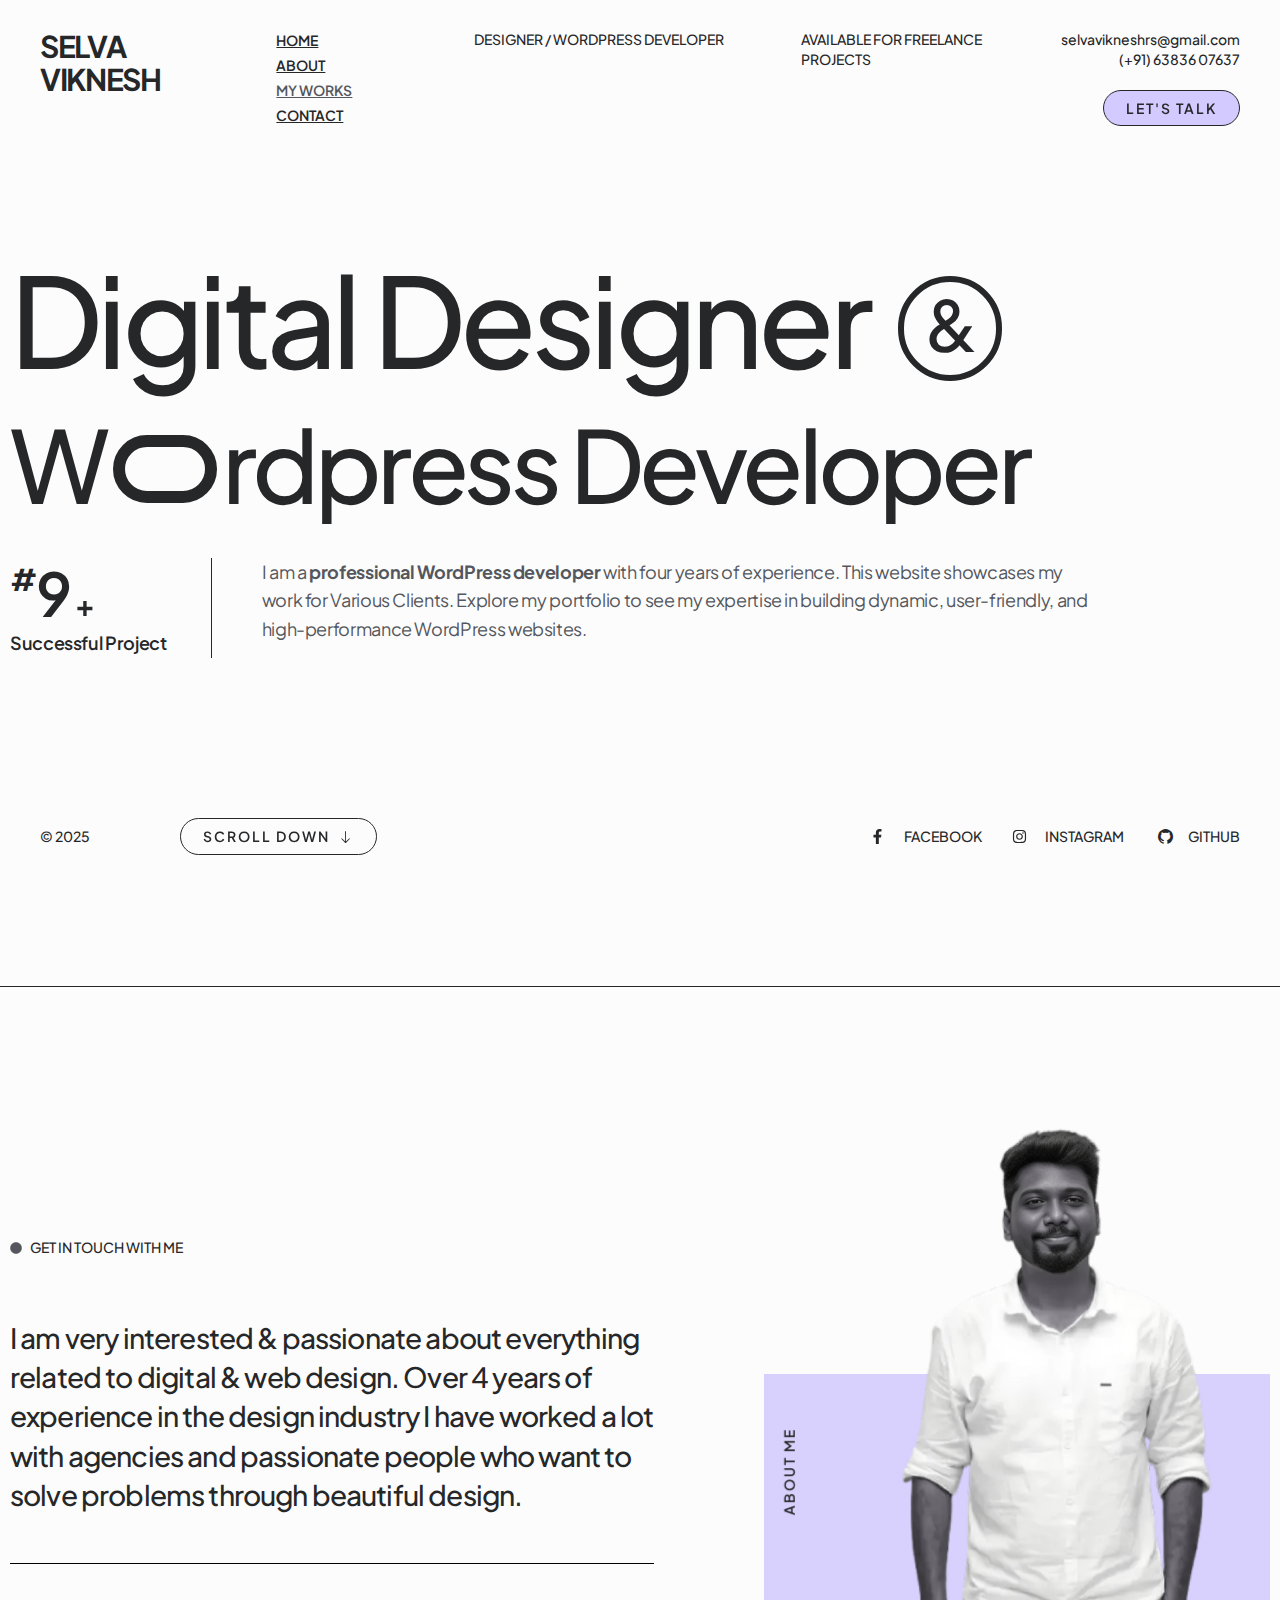
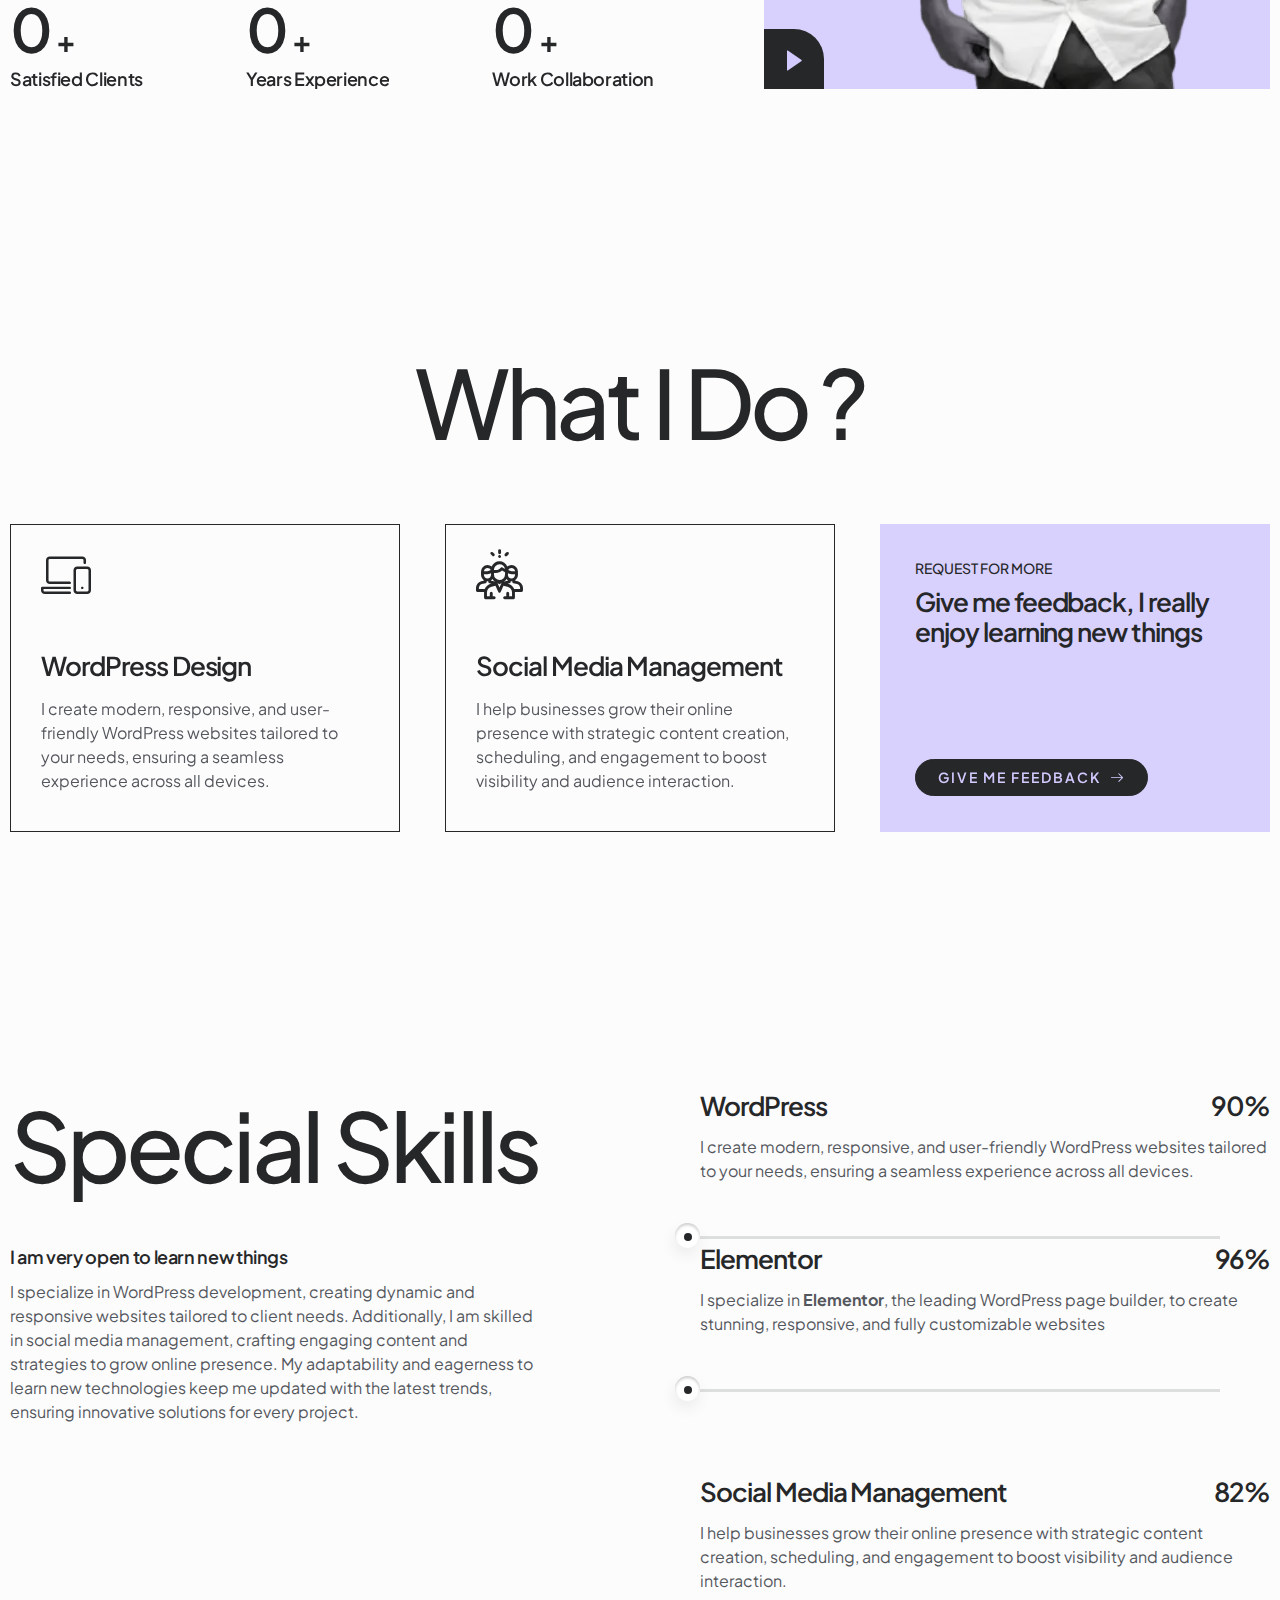
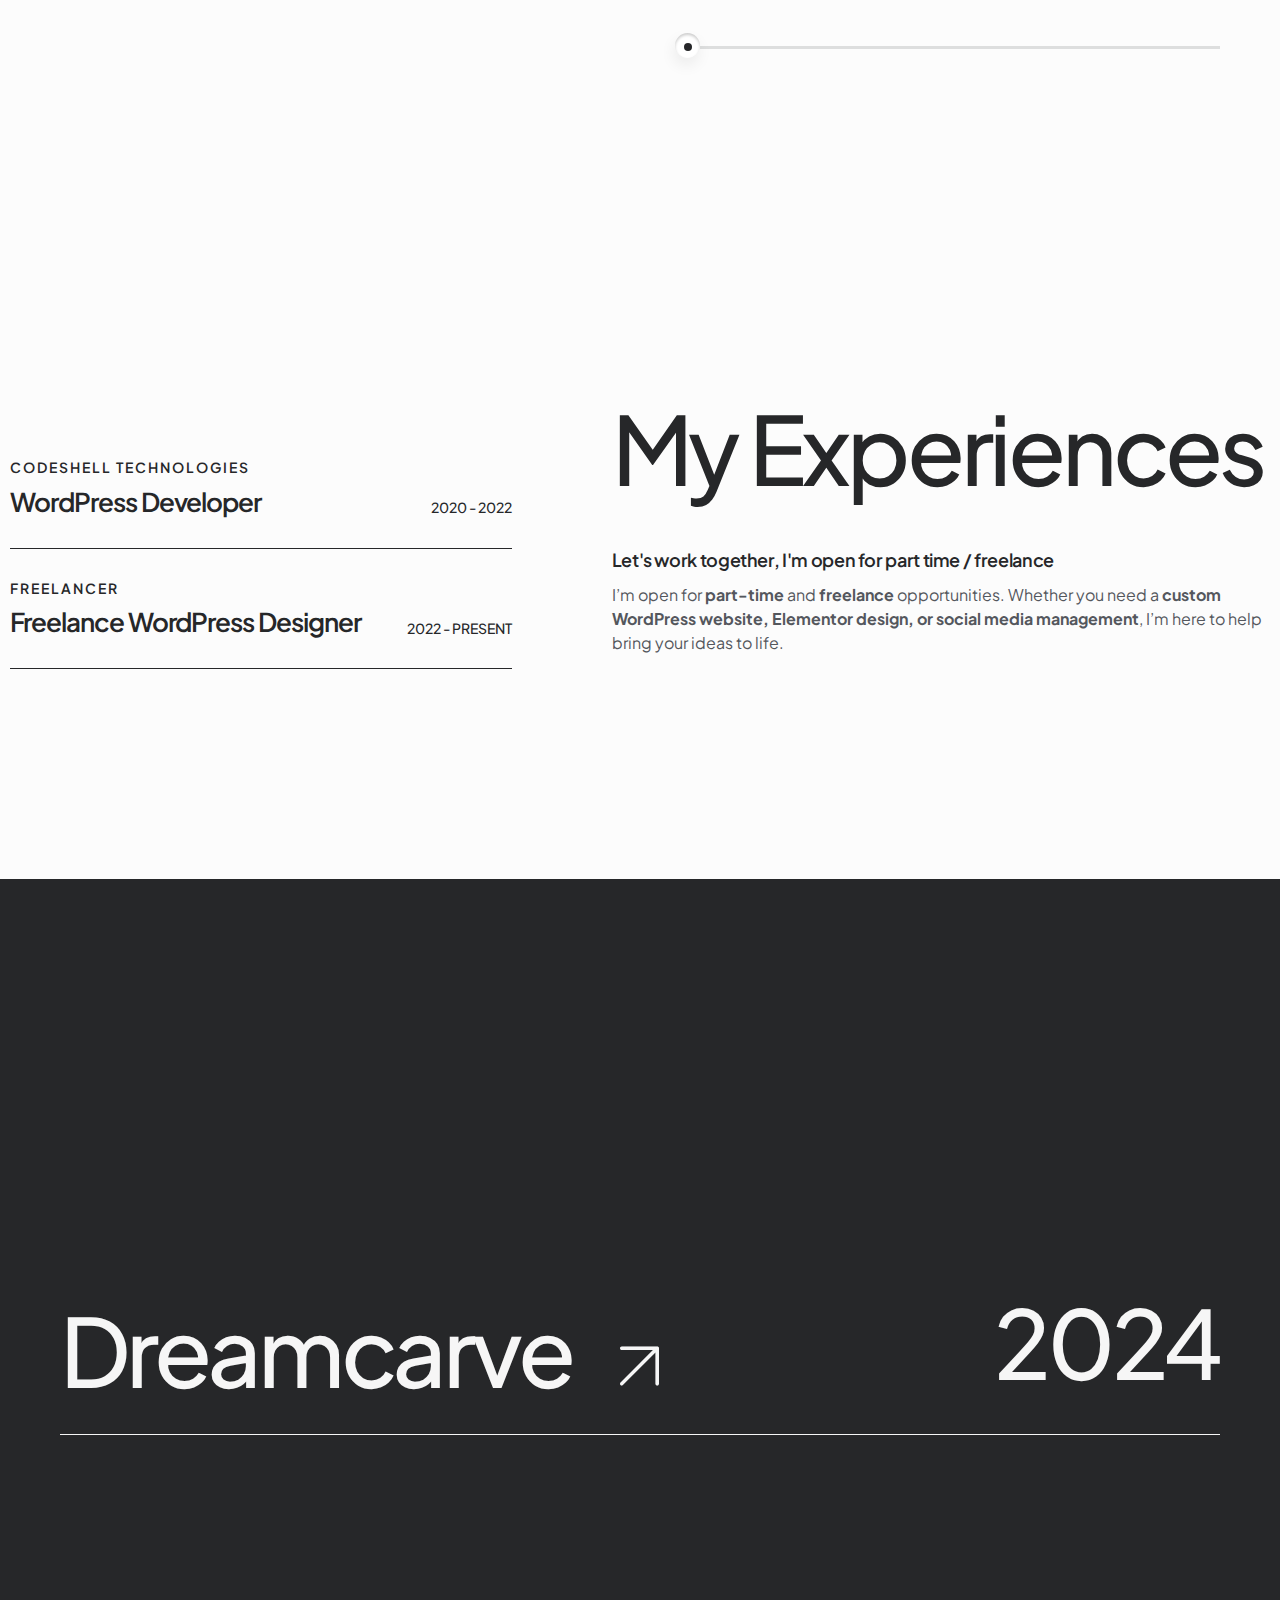
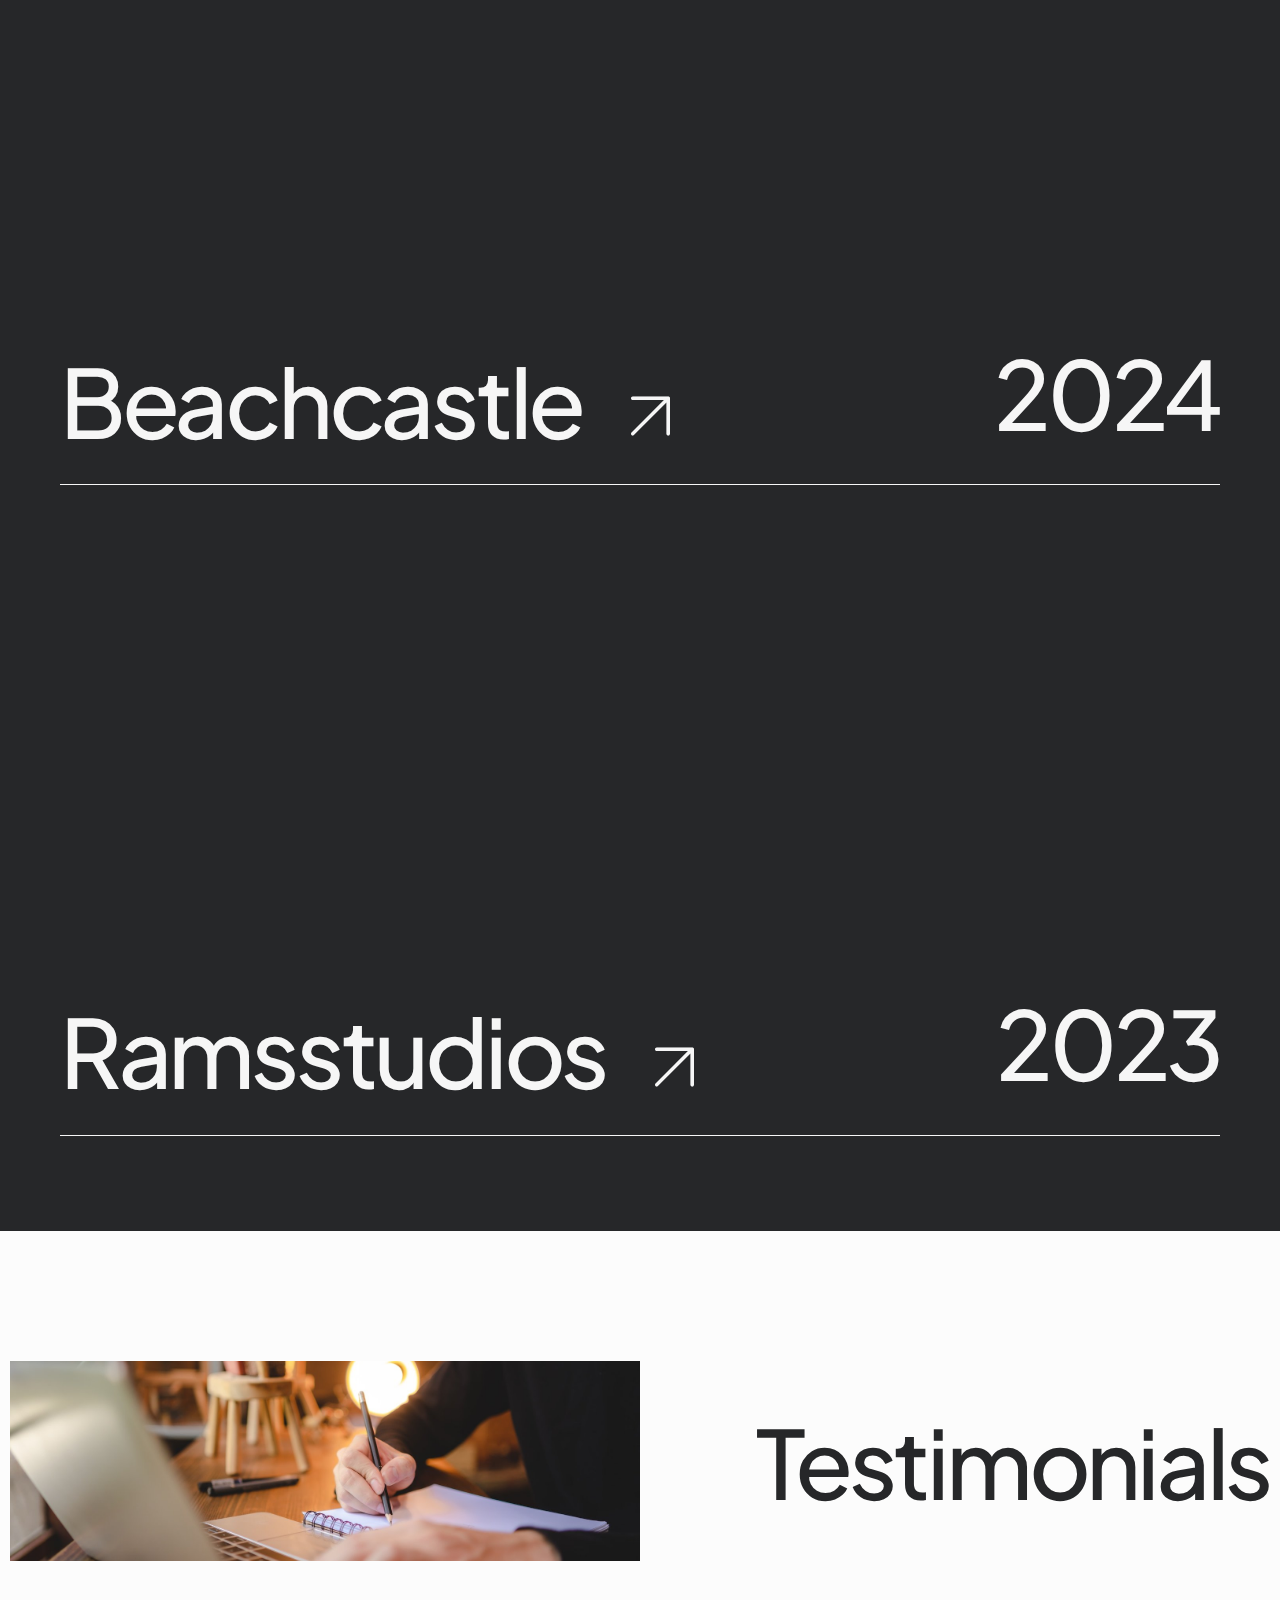
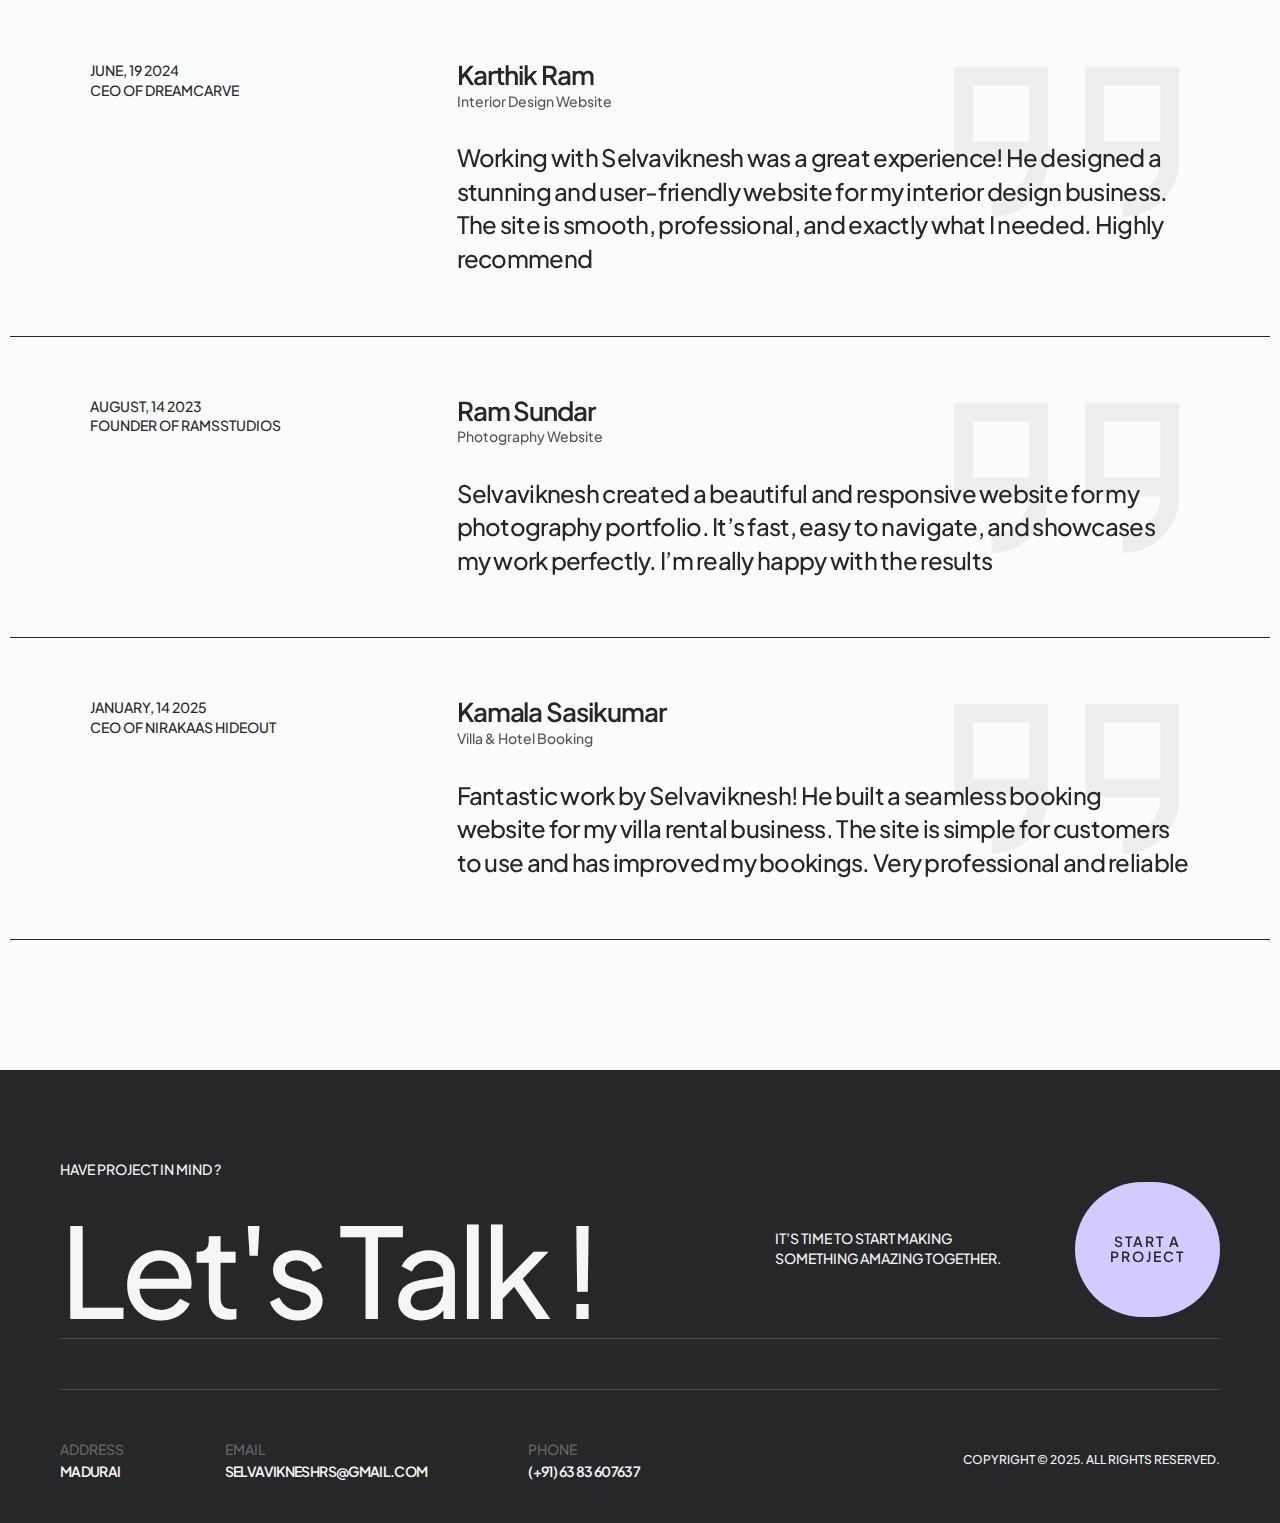
==== commit 44f17ecd: "neww" ====
--- a/index.html
+++ b/index.html
@@ -4,18 +4,18 @@
 	<meta charset="UTF-8">
 	<meta name="viewport" content="width=device-width, initial-scale=1, user-scalable=yes">
 	<link rel="profile" href="http://gmpg.org/xfn/11">
-	<link rel="pingback" href="./xmlrpc.php">
+	<link rel="pingback" href="/xmlrpc.php">
 	<title>Selva Viknesh &#8211; WordPress Developer</title>
 <meta name="robots" content="max-image-preview:large">
 	<style>img:is([sizes="auto" i], [sizes^="auto," i]) { contain-intrinsic-size: 3000px 1500px }</style>
-	<link rel="alternate" type="application/rss+xml" title="Selva Viknesh &raquo; Feed" href="./feed/index.html">
-<link rel="alternate" type="application/rss+xml" title="Selva Viknesh &raquo; Comments Feed" href="./comments/feed/index.html">
+	<link rel="alternate" type="application/rss+xml" title="Selva Viknesh &raquo; Feed" href="/feed/">
+<link rel="alternate" type="application/rss+xml" title="Selva Viknesh &raquo; Comments Feed" href="/comments/feed/">
 <script>
-window._wpemojiSettings = {"baseUrl":"https:\/\/s.w.org\/images\/core\/emoji\/15.0.3\/72x72\/","ext":".png","svgUrl":"https:\/\/s.w.org\/images\/core\/emoji\/15.0.3\/svg\/","svgExt":".svg","source":{"concatemoji":".\/\/wp-includes\/js\/wp-emoji-release.min.js?ver=6.7.2"}};
+window._wpemojiSettings = {"baseUrl":"https:\/\/s.w.org\/images\/core\/emoji\/15.0.3\/72x72\/","ext":".png","svgUrl":"https:\/\/s.w.org\/images\/core\/emoji\/15.0.3\/svg\/","svgExt":".svg","source":{"concatemoji":"\/wp-includes\/js\/wp-emoji-release.min.js?ver=6.7.2"}};
 /*! This file is auto-generated */
 !function(i,n){var o,s,e;function c(e){try{var t={supportTests:e,timestamp:(new Date).valueOf()};sessionStorage.setItem(o,JSON.stringify(t))}catch(e){}}function p(e,t,n){e.clearRect(0,0,e.canvas.width,e.canvas.height),e.fillText(t,0,0);var t=new Uint32Array(e.getImageData(0,0,e.canvas.width,e.canvas.height).data),r=(e.clearRect(0,0,e.canvas.width,e.canvas.height),e.fillText(n,0,0),new Uint32Array(e.getImageData(0,0,e.canvas.width,e.canvas.height).data));return t.every(function(e,t){return e===r[t]})}function u(e,t,n){switch(t){case"flag":return n(e,"🏳️‍⚧️","🏳️​⚧️")?!1:!n(e,"🇺🇳","🇺​🇳")&&!n(e,"🏴󠁧󠁢󠁥󠁮󠁧󠁿","🏴​󠁧​󠁢​󠁥​󠁮​󠁧​󠁿");case"emoji":return!n(e,"🐦‍⬛","🐦​⬛")}return!1}function f(e,t,n){var r="undefined"!=typeof WorkerGlobalScope&&self instanceof WorkerGlobalScope?new OffscreenCanvas(300,150):i.createElement("canvas"),a=r.getContext("2d",{willReadFrequently:!0}),o=(a.textBaseline="top",a.font="600 32px Arial",{});return e.forEach(function(e){o[e]=t(a,e,n)}),o}function t(e){var t=i.createElement("script");t.src=e,t.defer=!0,i.head.appendChild(t)}"undefined"!=typeof Promise&&(o="wpEmojiSettingsSupports",s=["flag","emoji"],n.supports={everything:!0,everythingExceptFlag:!0},e=new Promise(function(e){i.addEventListener("DOMContentLoaded",e,{once:!0})}),new Promise(function(t){var n=function(){try{var e=JSON.parse(sessionStorage.getItem(o));if("object"==typeof e&&"number"==typeof e.timestamp&&(new Date).valueOf()<e.timestamp+604800&&"object"==typeof e.supportTests)return e.supportTests}catch(e){}return null}();if(!n){if("undefined"!=typeof Worker&&"undefined"!=typeof OffscreenCanvas&&"undefined"!=typeof URL&&URL.createObjectURL&&"undefined"!=typeof Blob)try{var e="postMessage("+f.toString()+"("+[JSON.stringify(s),u.toString(),p.toString()].join(",")+"));",r=new Blob([e],{type:"text/javascript"}),a=new Worker(URL.createObjectURL(r),{name:"wpTestEmojiSupports"});return void(a.onmessage=function(e){c(n=e.data),a.terminate(),t(n)})}catch(e){}c(n=f(s,u,p))}t(n)}).then(function(e){for(var t in e)n.supports[t]=e[t],n.supports.everything=n.supports.everything&&n.supports[t],"flag"!==t&&(n.supports.everythingExceptFlag=n.supports.everythingExceptFlag&&n.supports[t]);n.supports.everythingExceptFlag=n.supports.everythingExceptFlag&&!n.supports.flag,n.DOMReady=!1,n.readyCallback=function(){n.DOMReady=!0}}).then(function(){return e}).then(function(){var e;n.supports.everything||(n.readyCallback(),(e=n.source||{}).concatemoji?t(e.concatemoji):e.wpemoji&&e.twemoji&&(t(e.twemoji),t(e.wpemoji)))}))}((window,document),window._wpemojiSettings);
 </script>
-<link rel="stylesheet" id="jkit-elements-main-css" href="./wp-content/plugins/jeg-elementor-kit/assets/css/elements/main.css?ver=2.6.12" media="all">
+<link rel="stylesheet" id="jkit-elements-main-css" href="/wp-content/plugins/jeg-elementor-kit/assets/css/elements/main.css?ver=2.6.12" media="all">
 <style id="wp-emoji-styles-inline-css">img.wp-smiley, img.emoji {
 		display: inline !important;
 		border: none !important;
@@ -29,40 +29,42 @@
 	}</style>
 <style id="global-styles-inline-css">:root{--wp--preset--aspect-ratio--square: 1;--wp--preset--aspect-ratio--4-3: 4/3;--wp--preset--aspect-ratio--3-4: 3/4;--wp--preset--aspect-ratio--3-2: 3/2;--wp--preset--aspect-ratio--2-3: 2/3;--wp--preset--aspect-ratio--16-9: 16/9;--wp--preset--aspect-ratio--9-16: 9/16;--wp--preset--color--black: #000000;--wp--preset--color--cyan-bluish-gray: #abb8c3;--wp--preset--color--white: #ffffff;--wp--preset--color--pale-pink: #f78da7;--wp--preset--color--vivid-red: #cf2e2e;--wp--preset--color--luminous-vivid-orange: #ff6900;--wp--preset--color--luminous-vivid-amber: #fcb900;--wp--preset--color--light-green-cyan: #7bdcb5;--wp--preset--color--vivid-green-cyan: #00d084;--wp--preset--color--pale-cyan-blue: #8ed1fc;--wp--preset--color--vivid-cyan-blue: #0693e3;--wp--preset--color--vivid-purple: #9b51e0;--wp--preset--gradient--vivid-cyan-blue-to-vivid-purple: linear-gradient(135deg,rgba(6,147,227,1) 0%,rgb(155,81,224) 100%);--wp--preset--gradient--light-green-cyan-to-vivid-green-cyan: linear-gradient(135deg,rgb(122,220,180) 0%,rgb(0,208,130) 100%);--wp--preset--gradient--luminous-vivid-amber-to-luminous-vivid-orange: linear-gradient(135deg,rgba(252,185,0,1) 0%,rgba(255,105,0,1) 100%);--wp--preset--gradient--luminous-vivid-orange-to-vivid-red: linear-gradient(135deg,rgba(255,105,0,1) 0%,rgb(207,46,46) 100%);--wp--preset--gradient--very-light-gray-to-cyan-bluish-gray: linear-gradient(135deg,rgb(238,238,238) 0%,rgb(169,184,195) 100%);--wp--preset--gradient--cool-to-warm-spectrum: linear-gradient(135deg,rgb(74,234,220) 0%,rgb(151,120,209) 20%,rgb(207,42,186) 40%,rgb(238,44,130) 60%,rgb(251,105,98) 80%,rgb(254,248,76) 100%);--wp--preset--gradient--blush-light-purple: linear-gradient(135deg,rgb(255,206,236) 0%,rgb(152,150,240) 100%);--wp--preset--gradient--blush-bordeaux: linear-gradient(135deg,rgb(254,205,165) 0%,rgb(254,45,45) 50%,rgb(107,0,62) 100%);--wp--preset--gradient--luminous-dusk: linear-gradient(135deg,rgb(255,203,112) 0%,rgb(199,81,192) 50%,rgb(65,88,208) 100%);--wp--preset--gradient--pale-ocean: linear-gradient(135deg,rgb(255,245,203) 0%,rgb(182,227,212) 50%,rgb(51,167,181) 100%);--wp--preset--gradient--electric-grass: linear-gradient(135deg,rgb(202,248,128) 0%,rgb(113,206,126) 100%);--wp--preset--gradient--midnight: linear-gradient(135deg,rgb(2,3,129) 0%,rgb(40,116,252) 100%);--wp--preset--font-size--small: 13px;--wp--preset--font-size--medium: 20px;--wp--preset--font-size--large: 36px;--wp--preset--font-size--x-large: 42px;--wp--preset--spacing--20: 0.44rem;--wp--preset--spacing--30: 0.67rem;--wp--preset--spacing--40: 1rem;--wp--preset--spacing--50: 1.5rem;--wp--preset--spacing--60: 2.25rem;--wp--preset--spacing--70: 3.38rem;--wp--preset--spacing--80: 5.06rem;--wp--preset--shadow--natural: 6px 6px 9px rgba(0, 0, 0, 0.2);--wp--preset--shadow--deep: 12px 12px 50px rgba(0, 0, 0, 0.4);--wp--preset--shadow--sharp: 6px 6px 0px rgba(0, 0, 0, 0.2);--wp--preset--shadow--outlined: 6px 6px 0px -3px rgba(255, 255, 255, 1), 6px 6px rgba(0, 0, 0, 1);--wp--preset--shadow--crisp: 6px 6px 0px rgba(0, 0, 0, 1);}:root { --wp--style--global--content-size: 800px;--wp--style--global--wide-size: 1200px; }:where(body) { margin: 0; }.wp-site-blocks > .alignleft { float: left; margin-right: 2em; }.wp-site-blocks > .alignright { float: right; margin-left: 2em; }.wp-site-blocks > .aligncenter { justify-content: center; margin-left: auto; margin-right: auto; }:where(.wp-site-blocks) > * { margin-block-start: 24px; margin-block-end: 0; }:where(.wp-site-blocks) > :first-child { margin-block-start: 0; }:where(.wp-site-blocks) > :last-child { margin-block-end: 0; }:root { --wp--style--block-gap: 24px; }:root :where(.is-layout-flow) > :first-child{margin-block-start: 0;}:root :where(.is-layout-flow) > :last-child{margin-block-end: 0;}:root :where(.is-layout-flow) > *{margin-block-start: 24px;margin-block-end: 0;}:root :where(.is-layout-constrained) > :first-child{margin-block-start: 0;}:root :where(.is-layout-constrained) > :last-child{margin-block-end: 0;}:root :where(.is-layout-constrained) > *{margin-block-start: 24px;margin-block-end: 0;}:root :where(.is-layout-flex){gap: 24px;}:root :where(.is-layout-grid){gap: 24px;}.is-layout-flow > .alignleft{float: left;margin-inline-start: 0;margin-inline-end: 2em;}.is-layout-flow > .alignright{float: right;margin-inline-start: 2em;margin-inline-end: 0;}.is-layout-flow > .aligncenter{margin-left: auto !important;margin-right: auto !important;}.is-layout-constrained > .alignleft{float: left;margin-inline-start: 0;margin-inline-end: 2em;}.is-layout-constrained > .alignright{float: right;margin-inline-start: 2em;margin-inline-end: 0;}.is-layout-constrained > .aligncenter{margin-left: auto !important;margin-right: auto !important;}.is-layout-constrained > :where(:not(.alignleft):not(.alignright):not(.alignfull)){max-width: var(--wp--style--global--content-size);margin-left: auto !important;margin-right: auto !important;}.is-layout-constrained > .alignwide{max-width: var(--wp--style--global--wide-size);}body .is-layout-flex{display: flex;}.is-layout-flex{flex-wrap: wrap;align-items: center;}.is-layout-flex > :is(*, div){margin: 0;}body .is-layout-grid{display: grid;}.is-layout-grid > :is(*, div){margin: 0;}body{padding-top: 0px;padding-right: 0px;padding-bottom: 0px;padding-left: 0px;}a:where(:not(.wp-element-button)){text-decoration: underline;}:root :where(.wp-element-button, .wp-block-button__link){background-color: #32373c;border-width: 0;color: #fff;font-family: inherit;font-size: inherit;line-height: inherit;padding: calc(0.667em + 2px) calc(1.333em + 2px);text-decoration: none;}.has-black-color{color: var(--wp--preset--color--black) !important;}.has-cyan-bluish-gray-color{color: var(--wp--preset--color--cyan-bluish-gray) !important;}.has-white-color{color: var(--wp--preset--color--white) !important;}.has-pale-pink-color{color: var(--wp--preset--color--pale-pink) !important;}.has-vivid-red-color{color: var(--wp--preset--color--vivid-red) !important;}.has-luminous-vivid-orange-color{color: var(--wp--preset--color--luminous-vivid-orange) !important;}.has-luminous-vivid-amber-color{color: var(--wp--preset--color--luminous-vivid-amber) !important;}.has-light-green-cyan-color{color: var(--wp--preset--color--light-green-cyan) !important;}.has-vivid-green-cyan-color{color: var(--wp--preset--color--vivid-green-cyan) !important;}.has-pale-cyan-blue-color{color: var(--wp--preset--color--pale-cyan-blue) !important;}.has-vivid-cyan-blue-color{color: var(--wp--preset--color--vivid-cyan-blue) !important;}.has-vivid-purple-color{color: var(--wp--preset--color--vivid-purple) !important;}.has-black-background-color{background-color: var(--wp--preset--color--black) !important;}.has-cyan-bluish-gray-background-color{background-color: var(--wp--preset--color--cyan-bluish-gray) !important;}.has-white-background-color{background-color: var(--wp--preset--color--white) !important;}.has-pale-pink-background-color{background-color: var(--wp--preset--color--pale-pink) !important;}.has-vivid-red-background-color{background-color: var(--wp--preset--color--vivid-red) !important;}.has-luminous-vivid-orange-background-color{background-color: var(--wp--preset--color--luminous-vivid-orange) !important;}.has-luminous-vivid-amber-background-color{background-color: var(--wp--preset--color--luminous-vivid-amber) !important;}.has-light-green-cyan-background-color{background-color: var(--wp--preset--color--light-green-cyan) !important;}.has-vivid-green-cyan-background-color{background-color: var(--wp--preset--color--vivid-green-cyan) !important;}.has-pale-cyan-blue-background-color{background-color: var(--wp--preset--color--pale-cyan-blue) !important;}.has-vivid-cyan-blue-background-color{background-color: var(--wp--preset--color--vivid-cyan-blue) !important;}.has-vivid-purple-background-color{background-color: var(--wp--preset--color--vivid-purple) !important;}.has-black-border-color{border-color: var(--wp--preset--color--black) !important;}.has-cyan-bluish-gray-border-color{border-color: var(--wp--preset--color--cyan-bluish-gray) !important;}.has-white-border-color{border-color: var(--wp--preset--color--white) !important;}.has-pale-pink-border-color{border-color: var(--wp--preset--color--pale-pink) !important;}.has-vivid-red-border-color{border-color: var(--wp--preset--color--vivid-red) !important;}.has-luminous-vivid-orange-border-color{border-color: var(--wp--preset--color--luminous-vivid-orange) !important;}.has-luminous-vivid-amber-border-color{border-color: var(--wp--preset--color--luminous-vivid-amber) !important;}.has-light-green-cyan-border-color{border-color: var(--wp--preset--color--light-green-cyan) !important;}.has-vivid-green-cyan-border-color{border-color: var(--wp--preset--color--vivid-green-cyan) !important;}.has-pale-cyan-blue-border-color{border-color: var(--wp--preset--color--pale-cyan-blue) !important;}.has-vivid-cyan-blue-border-color{border-color: var(--wp--preset--color--vivid-cyan-blue) !important;}.has-vivid-purple-border-color{border-color: var(--wp--preset--color--vivid-purple) !important;}.has-vivid-cyan-blue-to-vivid-purple-gradient-background{background: var(--wp--preset--gradient--vivid-cyan-blue-to-vivid-purple) !important;}.has-light-green-cyan-to-vivid-green-cyan-gradient-background{background: var(--wp--preset--gradient--light-green-cyan-to-vivid-green-cyan) !important;}.has-luminous-vivid-amber-to-luminous-vivid-orange-gradient-background{background: var(--wp--preset--gradient--luminous-vivid-amber-to-luminous-vivid-orange) !important;}.has-luminous-vivid-orange-to-vivid-red-gradient-background{background: var(--wp--preset--gradient--luminous-vivid-orange-to-vivid-red) !important;}.has-very-light-gray-to-cyan-bluish-gray-gradient-background{background: var(--wp--preset--gradient--very-light-gray-to-cyan-bluish-gray) !important;}.has-cool-to-warm-spectrum-gradient-background{background: var(--wp--preset--gradient--cool-to-warm-spectrum) !important;}.has-blush-light-purple-gradient-background{background: var(--wp--preset--gradient--blush-light-purple) !important;}.has-blush-bordeaux-gradient-background{background: var(--wp--preset--gradient--blush-bordeaux) !important;}.has-luminous-dusk-gradient-background{background: var(--wp--preset--gradient--luminous-dusk) !important;}.has-pale-ocean-gradient-background{background: var(--wp--preset--gradient--pale-ocean) !important;}.has-electric-grass-gradient-background{background: var(--wp--preset--gradient--electric-grass) !important;}.has-midnight-gradient-background{background: var(--wp--preset--gradient--midnight) !important;}.has-small-font-size{font-size: var(--wp--preset--font-size--small) !important;}.has-medium-font-size{font-size: var(--wp--preset--font-size--medium) !important;}.has-large-font-size{font-size: var(--wp--preset--font-size--large) !important;}.has-x-large-font-size{font-size: var(--wp--preset--font-size--x-large) !important;}
 :root :where(.wp-block-pullquote){font-size: 1.5em;line-height: 1.6;}</style>
-<link rel="stylesheet" id="elementor-frontend-css" href="./wp-content/plugins/elementor/assets/css/frontend.min.css?ver=3.27.6" media="all">
-<link rel="stylesheet" id="elementor-post-8-css" href="./wp-content/uploads/elementor/css/post-8.css?ver=1740816637" media="all">
-<link rel="stylesheet" id="widget-heading-css" href="./wp-content/plugins/elementor/assets/css/widget-heading.min.css?ver=3.27.6" media="all">
-<link rel="stylesheet" id="widget-spacer-css" href="./wp-content/plugins/elementor/assets/css/widget-spacer.min.css?ver=3.27.6" media="all">
-<link rel="stylesheet" id="widget-text-editor-css" href="./wp-content/plugins/elementor/assets/css/widget-text-editor.min.css?ver=3.27.6" media="all">
-<link rel="stylesheet" id="widget-icon-list-css" href="./wp-content/plugins/elementor/assets/css/widget-icon-list.min.css?ver=3.27.6" media="all">
-<link rel="stylesheet" id="widget-divider-css" href="./wp-content/plugins/elementor/assets/css/widget-divider.min.css?ver=3.27.6" media="all">
-<link rel="stylesheet" id="sweetalert2-css" href="./wp-content/plugins/jeg-elementor-kit/assets/js/sweetalert2/sweetalert2.min.css?ver=11.6.16" media="all">
-<link rel="stylesheet" id="widget-image-css" href="./wp-content/plugins/elementor/assets/css/widget-image.min.css?ver=3.27.6" media="all">
-<link rel="stylesheet" id="e-animation-skew-css" href="./wp-content/plugins/elementor/assets/lib/animations/styles/e-animation-skew.min.css?ver=3.27.6" media="all">
-<link rel="stylesheet" id="widget-icon-box-css" href="./wp-content/plugins/elementor/assets/css/widget-icon-box.min.css?ver=3.27.6" media="all">
-<link rel="stylesheet" id="tiny-slider-css" href="./wp-content/plugins/jeg-elementor-kit/assets/js/tiny-slider/tiny-slider.css?ver=2.9.3" media="all">
-<link rel="stylesheet" id="elementor-post-11-css" href="./wp-content/uploads/elementor/css/post-11.css?ver=1740816638" media="all">
-<link rel="stylesheet" id="cute-alert-css" href="./wp-content/plugins/metform/public/assets/lib/cute-alert/style.css?ver=3.9.5" media="all">
-<link rel="stylesheet" id="text-editor-style-css" href="./wp-content/plugins/metform/public/assets/css/text-editor.css?ver=3.9.5" media="all">
-<link rel="stylesheet" id="hello-elementor-css" href="./wp-content/themes/hello-elementor/style.min.css?ver=3.3.0" media="all">
-<link rel="stylesheet" id="hello-elementor-theme-style-css" href="./wp-content/themes/hello-elementor/theme.min.css?ver=3.3.0" media="all">
-<link rel="stylesheet" id="hello-elementor-header-footer-css" href="./wp-content/themes/hello-elementor/header-footer.min.css?ver=3.3.0" media="all">
-<link rel="stylesheet" id="wpr-text-animations-css-css" href="./wp-content/plugins/royal-elementor-addons/assets/css/lib/animations/text-animations.min.css?ver=1.7.1011" media="all">
-<link rel="stylesheet" id="wpr-addons-css-css" href="./wp-content/plugins/royal-elementor-addons/assets/css/frontend.min.css?ver=1.7.1011" media="all">
-<link rel="stylesheet" id="font-awesome-5-all-css" href="./wp-content/plugins/elementor/assets/lib/font-awesome/css/all.min.css?ver=1.7.1011" media="all">
+<link rel="stylesheet" id="elementor-frontend-css" href="/wp-content/plugins/elementor/assets/css/frontend.min.css?ver=3.27.6" media="all">
+<link rel="stylesheet" id="elementor-post-8-css" href="/wp-content/uploads/elementor/css/post-8.css?ver=1740821862" media="all">
+<link rel="stylesheet" id="font-awesome-5-all-css" href="/wp-content/plugins/elementor/assets/lib/font-awesome/css/all.min.css?ver=3.27.6" media="all">
+<link rel="stylesheet" id="font-awesome-4-shim-css" href="/wp-content/plugins/elementor/assets/lib/font-awesome/css/v4-shims.min.css?ver=3.27.6" media="all">
+<link rel="stylesheet" id="widget-heading-css" href="/wp-content/plugins/elementor/assets/css/widget-heading.min.css?ver=3.27.6" media="all">
+<link rel="stylesheet" id="widget-spacer-css" href="/wp-content/plugins/elementor/assets/css/widget-spacer.min.css?ver=3.27.6" media="all">
+<link rel="stylesheet" id="widget-text-editor-css" href="/wp-content/plugins/elementor/assets/css/widget-text-editor.min.css?ver=3.27.6" media="all">
+<link rel="stylesheet" id="widget-icon-list-css" href="/wp-content/plugins/elementor/assets/css/widget-icon-list.min.css?ver=3.27.6" media="all">
+<link rel="stylesheet" id="widget-divider-css" href="/wp-content/plugins/elementor/assets/css/widget-divider.min.css?ver=3.27.6" media="all">
+<link rel="stylesheet" id="sweetalert2-css" href="/wp-content/plugins/jeg-elementor-kit/assets/js/sweetalert2/sweetalert2.min.css?ver=11.6.16" media="all">
+<link rel="stylesheet" id="widget-image-css" href="/wp-content/plugins/elementor/assets/css/widget-image.min.css?ver=3.27.6" media="all">
+<link rel="stylesheet" id="e-animation-skew-css" href="/wp-content/plugins/elementor/assets/lib/animations/styles/e-animation-skew.min.css?ver=3.27.6" media="all">
+<link rel="stylesheet" id="widget-icon-box-css" href="/wp-content/plugins/elementor/assets/css/widget-icon-box.min.css?ver=3.27.6" media="all">
+<link rel="stylesheet" id="tiny-slider-css" href="/wp-content/plugins/jeg-elementor-kit/assets/js/tiny-slider/tiny-slider.css?ver=2.9.3" media="all">
+<link rel="stylesheet" id="elementor-post-11-css" href="/wp-content/uploads/elementor/css/post-11.css?ver=1740821862" media="all">
+<link rel="stylesheet" id="cute-alert-css" href="/wp-content/plugins/metform/public/assets/lib/cute-alert/style.css?ver=3.9.5" media="all">
+<link rel="stylesheet" id="text-editor-style-css" href="/wp-content/plugins/metform/public/assets/css/text-editor.css?ver=3.9.5" media="all">
+<link rel="stylesheet" id="hello-elementor-css" href="/wp-content/themes/hello-elementor/style.min.css?ver=3.3.0" media="all">
+<link rel="stylesheet" id="hello-elementor-theme-style-css" href="/wp-content/themes/hello-elementor/theme.min.css?ver=3.3.0" media="all">
+<link rel="stylesheet" id="hello-elementor-header-footer-css" href="/wp-content/themes/hello-elementor/header-footer.min.css?ver=3.3.0" media="all">
+<link rel="stylesheet" id="wpr-text-animations-css-css" href="/wp-content/plugins/royal-elementor-addons/assets/css/lib/animations/text-animations.min.css?ver=1.7.1011" media="all">
+<link rel="stylesheet" id="wpr-addons-css-css" href="/wp-content/plugins/royal-elementor-addons/assets/css/frontend.min.css?ver=1.7.1011" media="all">
 <link rel="stylesheet" id="google-fonts-1-css" href="https://fonts.googleapis.com/css?family=Plus+Jakarta+Sans%3A100%2C100italic%2C200%2C200italic%2C300%2C300italic%2C400%2C400italic%2C500%2C500italic%2C600%2C600italic%2C700%2C700italic%2C800%2C800italic%2C900%2C900italic&#038;display=swap&#038;ver=6.7.2" media="all">
-<link rel="stylesheet" id="elementor-icons-jkiticon-css" href="./wp-content/plugins/jeg-elementor-kit/assets/fonts/jkiticon/jkiticon.css?ver=2.6.12" media="all">
+<link rel="stylesheet" id="elementor-icons-jkiticon-css" href="/wp-content/plugins/jeg-elementor-kit/assets/fonts/jkiticon/jkiticon.css?ver=2.6.12" media="all">
 <link rel="preconnect" href="https://fonts.gstatic.com/" crossorigin>
-<script data-cfasync="false" src="./wp-includes/js/jquery/jquery.min.js?ver=3.7.1" id="jquery-core-js"></script>
-<script data-cfasync="false" src="./wp-includes/js/jquery/jquery-migrate.min.js?ver=3.4.1" id="jquery-migrate-js"></script>
-<link rel="https://api.w.org/" href="./wp-json/index.html">
-<link rel="alternate" title="JSON" type="application/json" href="./wp-json/wp/v2/pages/11/index.html">
-<link rel="EditURI" type="application/rsd+xml" title="RSD" href="./xmlrpc.php?rsd">
+<script data-cfasync="false" src="/wp-includes/js/jquery/jquery.min.js?ver=3.7.1" id="jquery-core-js"></script>
+<script data-cfasync="false" src="/wp-includes/js/jquery/jquery-migrate.min.js?ver=3.4.1" id="jquery-migrate-js"></script>
+<script src="/wp-content/plugins/elementor/assets/lib/font-awesome/js/v4-shims.min.js?ver=3.27.6" id="font-awesome-4-shim-js"></script>
+<link rel="https://api.w.org/" href="/wp-json/">
+<link rel="alternate" title="JSON" type="application/json" href="/wp-json/wp/v2/pages/11">
+<link rel="EditURI" type="application/rsd+xml" title="RSD" href="/xmlrpc.php?rsd">
 <meta name="generator" content="WordPress 6.7.2">
-<link rel="canonical" href="./index.html">
-<link rel="shortlink" href="./index.html">
-<link rel="alternate" title="oEmbed (JSON)" type="application/json+oembed" href="./wp-json/oembed/1.0/embed/index.html?url=https%3A%2F%2F%2F">
-<link rel="alternate" title="oEmbed (XML)" type="text/xml+oembed" href="./wp-json/oembed/1.0/embed/index.html?url=https%3A%2F%2F%2F#038;format=xml">
+<link rel="canonical" href="/">
+<link rel="shortlink" href="/">
+<link rel="alternate" title="oEmbed (JSON)" type="application/json+oembed" href="/wp-json/oembed/1.0/embed?url=https%3A%2F%2F%2F">
+<link rel="alternate" title="oEmbed (XML)" type="text/xml+oembed" href="/wp-json/oembed/1.0/embed?url=https%3A%2F%2F%2F#038;format=xml">
 <meta name="generator" content="Elementor 3.27.6; features: e_font_icon_svg, additional_custom_breakpoints, e_element_cache; settings: css_print_method-external, google_font-enabled, font_display-swap">
 			<style>.e-con.e-parent:nth-of-type(n+4):not(.e-lazyloaded):not(.e-no-lazyload),
 				.e-con.e-parent:nth-of-type(n+4):not(.e-lazyloaded):not(.e-no-lazyload) * {
@@ -153,7 +155,7 @@
 <div id="page" class="jkit-template  site">
 
 				<header id="masthead" itemscope="itemscope" itemtype="https://schema.org/WPHeader">
-					<style>.elementor-14 .elementor-element.elementor-element-1461837:not(.elementor-motion-effects-element-type-background), .elementor-14 .elementor-element.elementor-element-1461837 > .elementor-motion-effects-container > .elementor-motion-effects-layer{background-color:var( --e-global-color-72883c8 );}.elementor-14 .elementor-element.elementor-element-1461837{border-style:none;transition:background 0.3s, border 0.3s, border-radius 0.3s, box-shadow 0.3s;margin-top:0px;margin-bottom:0px;padding:20px 30px 20px 30px;z-index:99;}.elementor-14 .elementor-element.elementor-element-1461837 > .elementor-background-overlay{transition:background 0.3s, border-radius 0.3s, opacity 0.3s;}.elementor-bc-flex-widget .elementor-14 .elementor-element.elementor-element-5763b67e.elementor-column .elementor-widget-wrap{align-items:flex-start;}.elementor-14 .elementor-element.elementor-element-5763b67e.elementor-column.elementor-element[data-element_type="column"] > .elementor-widget-wrap.elementor-element-populated{align-content:flex-start;align-items:flex-start;}.elementor-14 .elementor-element.elementor-element-5763b67e.elementor-column > .elementor-widget-wrap{justify-content:flex-start;}.elementor-14 .elementor-element.elementor-element-4077c2a .elementor-heading-title{font-size:30px;font-weight:700;}.elementor-bc-flex-widget .elementor-14 .elementor-element.elementor-element-3eccc45e.elementor-column .elementor-widget-wrap{align-items:flex-start;}.elementor-14 .elementor-element.elementor-element-3eccc45e.elementor-column.elementor-element[data-element_type="column"] > .elementor-widget-wrap.elementor-element-populated{align-content:flex-start;align-items:flex-start;}.elementor-14 .elementor-element.elementor-element-3eccc45e.elementor-column > .elementor-widget-wrap{justify-content:space-around;}.elementor-14 .elementor-element.elementor-element-b7f5f7e .jeg-elementor-kit.jkit-nav-menu .jkit-menu-wrapper .jkit-menu li.menu-item-has-children .sub-menu{background-color:var( --e-global-color-primary );padding:10px 10px 10px 10px;border-radius:0px 0px 0px 0px;min-width:220px;}.elementor-14 .elementor-element.elementor-element-b7f5f7e .jeg-elementor-kit.jkit-nav-menu .jkit-hamburger-menu{background-color:#E91A2F00;float:right;border-style:solid;}.elementor-14 .elementor-element.elementor-element-b7f5f7e .jeg-elementor-kit.jkit-nav-menu .jkit-hamburger-menu:not(.hover-gradient):hover, .elementor-14 .elementor-element.elementor-element-b7f5f7e .jeg-elementor-kit.jkit-nav-menu .jkit-hamburger-menu.hover-gradient:before{background-color:#C9172900;}.elementor-14 .elementor-element.elementor-element-b7f5f7e .jeg-elementor-kit.jkit-nav-menu .jkit-menu-wrapper .jkit-nav-identity-panel .jkit-close-menu{background-color:#FFFFFF00;border-style:solid;}.elementor-14 .elementor-element.elementor-element-b7f5f7e{width:auto;max-width:auto;}.elementor-14 .elementor-element.elementor-element-b7f5f7e .jeg-elementor-kit.jkit-nav-menu .jkit-menu > ul, .elementor-14 .elementor-element.elementor-element-b7f5f7e .jeg-elementor-kit.jkit-nav-menu .jkit-menu-wrapper:not(.active) .jkit-menu, .elementor-14 .elementor-element.elementor-element-b7f5f7e .jeg-elementor-kit.jkit-nav-menu .jkit-menu-wrapper:not(.active) .jkit-menu > li > a{display:block;}.elementor-14 .elementor-element.elementor-element-b7f5f7e .jeg-elementor-kit.jkit-nav-menu .jkit-menu-wrapper .jkit-menu{text-align:left;}.elementor-14 .elementor-element.elementor-element-b7f5f7e .jeg-elementor-kit.jkit-nav-menu .jkit-menu-wrapper .jkit-menu .menu-item .sub-menu{left:100%;top:unset;right:unset;bottom:unset;}.elementor-14 .elementor-element.elementor-element-b7f5f7e .jeg-elementor-kit.jkit-nav-menu .jkit-menu-wrapper .jkit-menu .menu-item .sub-menu .menu-item .sub-menu{left:100%;top:unset;right:unset;bottom:unset;}.elementor-14 .elementor-element.elementor-element-b7f5f7e .jeg-elementor-kit.jkit-nav-menu .jkit-menu-wrapper .jkit-menu > li > a{font-family:"Plus Jakarta Sans", Sans-serif;font-size:14px;font-weight:600;text-transform:uppercase;font-style:normal;text-decoration:underline;margin:0px 0px 0px 0px;padding:0px 15px 4px 15px;color:var( --e-global-color-text );border-style:none;}.elementor-14 .elementor-element.elementor-element-b7f5f7e .jeg-elementor-kit.jkit-nav-menu .jkit-menu-wrapper .jkit-menu > li > a svg{fill:var( --e-global-color-text );}.elementor-14 .elementor-element.elementor-element-b7f5f7e .jeg-elementor-kit.jkit-nav-menu .jkit-menu-wrapper .jkit-menu > li:hover > a{color:var( --e-global-color-primary );}.elementor-14 .elementor-element.elementor-element-b7f5f7e .jeg-elementor-kit.jkit-nav-menu .jkit-menu-wrapper .jkit-menu > li:hover > a svg{fill:var( --e-global-color-primary );}.elementor-14 .elementor-element.elementor-element-b7f5f7e .jeg-elementor-kit.jkit-nav-menu .jkit-menu-wrapper .jkit-menu > li.current-menu-item > a, .elementor-14 .elementor-element.elementor-element-b7f5f7e .jeg-elementor-kit.jkit-nav-menu .jkit-menu-wrapper .jkit-menu > li.current-menu-ancestor > a{color:var( --e-global-color-primary );}.elementor-14 .elementor-element.elementor-element-b7f5f7e .jeg-elementor-kit.jkit-nav-menu .jkit-menu-wrapper .jkit-menu > li.current-menu-item > a svg, .elementor-14 .elementor-element.elementor-element-b7f5f7e .jeg-elementor-kit.jkit-nav-menu .jkit-menu-wrapper .jkit-menu > li.current-menu-ancestor > a svg{fill:var( --e-global-color-primary );}.elementor-14 .elementor-element.elementor-element-b7f5f7e .jeg-elementor-kit.jkit-nav-menu .jkit-menu-wrapper .jkit-menu li.menu-item-has-children > a i, .elementor-14 .elementor-element.elementor-element-b7f5f7e .jeg-elementor-kit.jkit-nav-menu .jkit-menu-wrapper .jkit-menu li.menu-item-has-children > a svg, .elementor-14 .elementor-element.elementor-element-b7f5f7e .jeg-elementor-kit.jkit-nav-menu .jkit-menu-wrapper .jkit-menu li.has-mega-menu > a i, .elementor-14 .elementor-element.elementor-element-b7f5f7e .jeg-elementor-kit.jkit-nav-menu .jkit-menu-wrapper .jkit-menu li.has-mega-menu > a svg{margin:0px 0px 2px 7px;border-style:solid;border-width:0px 0px 0px 0px;}.elementor-14 .elementor-element.elementor-element-b7f5f7e .jeg-elementor-kit.jkit-nav-menu .jkit-menu-wrapper .jkit-menu .sub-menu li a{font-family:var( --e-global-typography-f607c0e-font-family ), Sans-serif;font-size:var( --e-global-typography-f607c0e-font-size );font-weight:var( --e-global-typography-f607c0e-font-weight );text-transform:var( --e-global-typography-f607c0e-text-transform );font-style:var( --e-global-typography-f607c0e-font-style );padding:4px 8px 4px 8px;border-style:solid;border-width:0px 0px 0px 0px;}.elementor-14 .elementor-element.elementor-element-b7f5f7e .jeg-elementor-kit.jkit-nav-menu .jkit-menu-wrapper .jkit-menu .sub-menu li > a{color:var( --e-global-color-72883c8 );}.elementor-14 .elementor-element.elementor-element-b7f5f7e .jeg-elementor-kit.jkit-nav-menu .jkit-menu-wrapper .jkit-menu .sub-menu li > a svg{fill:var( --e-global-color-72883c8 );}.elementor-14 .elementor-element.elementor-element-b7f5f7e .jeg-elementor-kit.jkit-nav-menu .jkit-menu-wrapper .jkit-menu .sub-menu li:hover > a{color:var( --e-global-color-secondary );}.elementor-14 .elementor-element.elementor-element-b7f5f7e .jeg-elementor-kit.jkit-nav-menu .jkit-menu-wrapper .jkit-menu .sub-menu li:hover > a svg{fill:var( --e-global-color-secondary );}.elementor-14 .elementor-element.elementor-element-b7f5f7e .jeg-elementor-kit.jkit-nav-menu .jkit-menu-wrapper .jkit-menu .sub-menu li.current-menu-item > a{color:var( --e-global-color-accent );}.elementor-14 .elementor-element.elementor-element-b7f5f7e .jeg-elementor-kit.jkit-nav-menu .jkit-menu-wrapper .jkit-menu .sub-menu li.current-menu-item > a svg{fill:var( --e-global-color-accent );}.elementor-14 .elementor-element.elementor-element-b7f5f7e .jeg-elementor-kit.jkit-nav-menu .jkit-menu-wrapper .jkit-nav-identity-panel .jkit-nav-site-title .jkit-nav-logo img{object-fit:cover;}.elementor-14 .elementor-element.elementor-element-6ebbb0f4{width:auto;max-width:auto;}.elementor-14 .elementor-element.elementor-element-6ebbb0f4 > .elementor-widget-container{margin:0px 0px 0px 30px;}.elementor-14 .elementor-element.elementor-element-6ebbb0f4 .elementor-heading-title{font-family:var( --e-global-typography-accent-font-family ), Sans-serif;font-size:var( --e-global-typography-accent-font-size );font-weight:var( --e-global-typography-accent-font-weight );line-height:var( --e-global-typography-accent-line-height );letter-spacing:var( --e-global-typography-accent-letter-spacing );color:var( --e-global-color-primary );}.elementor-14 .elementor-element.elementor-element-5a922dcc{width:auto;max-width:auto;}.elementor-14 .elementor-element.elementor-element-5a922dcc > .elementor-widget-container{margin:0px 0px 0px 0px;border-style:none;}.elementor-14 .elementor-element.elementor-element-5a922dcc .elementor-heading-title{font-family:var( --e-global-typography-accent-font-family ), Sans-serif;font-size:var( --e-global-typography-accent-font-size );font-weight:var( --e-global-typography-accent-font-weight );line-height:var( --e-global-typography-accent-line-height );letter-spacing:var( --e-global-typography-accent-letter-spacing );color:var( --e-global-color-primary );}.elementor-bc-flex-widget .elementor-14 .elementor-element.elementor-element-3d535982.elementor-column .elementor-widget-wrap{align-items:flex-start;}.elementor-14 .elementor-element.elementor-element-3d535982.elementor-column.elementor-element[data-element_type="column"] > .elementor-widget-wrap.elementor-element-populated{align-content:flex-start;align-items:flex-start;}.elementor-14 .elementor-element.elementor-element-3d535982.elementor-column > .elementor-widget-wrap{justify-content:flex-end;}.elementor-14 .elementor-element.elementor-element-704ffba0{width:auto;max-width:auto;text-align:right;}.elementor-14 .elementor-element.elementor-element-704ffba0 > .elementor-widget-container{margin:0px 0px 0px 0px;}.elementor-14 .elementor-element.elementor-element-704ffba0 .elementor-heading-title{font-family:var( --e-global-typography-accent-font-family ), Sans-serif;font-size:var( --e-global-typography-accent-font-size );font-weight:var( --e-global-typography-accent-font-weight );line-height:var( --e-global-typography-accent-line-height );letter-spacing:var( --e-global-typography-accent-letter-spacing );color:var( --e-global-color-primary );}.elementor-14 .elementor-element.elementor-element-3817fece{--spacer-size:1px;}.elementor-14 .elementor-element.elementor-element-768041b7 .jeg-elementor-kit.jkit-button .jkit-button-wrapper{background-color:var( --e-global-color-accent );width:100%;padding:10px 22px 10px 22px;font-family:var( --e-global-typography-a7d74cb-font-family ), Sans-serif;font-size:var( --e-global-typography-a7d74cb-font-size );font-weight:var( --e-global-typography-a7d74cb-font-weight );text-transform:var( --e-global-typography-a7d74cb-text-transform );text-decoration:var( --e-global-typography-a7d74cb-text-decoration );letter-spacing:var( --e-global-typography-a7d74cb-letter-spacing );color:var( --e-global-color-primary );border-style:solid;border-width:1px 1px 1px 1px;border-color:#262729;border-radius:50px 50px 50px 50px;}.elementor-14 .elementor-element.elementor-element-768041b7 .jeg-elementor-kit.jkit-button .jkit-button-wrapper:not(.hover-gradient):hover, .elementor-14 .elementor-element.elementor-element-768041b7 .jeg-elementor-kit.jkit-button .jkit-button-wrapper.hover-gradient:before{background-color:var( --e-global-color-primary );}.elementor-14 .elementor-element.elementor-element-768041b7{width:auto;max-width:auto;--e-transform-transition-duration:250ms;}.elementor-14 .elementor-element.elementor-element-768041b7 > .elementor-widget-container:hover{--e-transform-translateX:5px;--e-transform-scale:0.95;}.elementor-14 .elementor-element.elementor-element-768041b7 .jeg-elementor-kit.jkit-button{text-align:left;}.elementor-14 .elementor-element.elementor-element-768041b7 .jeg-elementor-kit.jkit-button .jkit-button-wrapper svg{fill:var( --e-global-color-primary );width:12px;}.elementor-14 .elementor-element.elementor-element-768041b7 .jeg-elementor-kit.jkit-button .jkit-button-wrapper:hover{color:var( --e-global-color-secondary );}.elementor-14 .elementor-element.elementor-element-768041b7 .jeg-elementor-kit.jkit-button .jkit-button-wrapper:hover svg{fill:#D3CAFF;}.elementor-14 .elementor-element.elementor-element-768041b7 .jeg-elementor-kit.jkit-button .jkit-button-wrapper i{font-size:12px;}.elementor-14 .elementor-element.elementor-element-768041b7 .jeg-elementor-kit.jkit-button.icon-position-before .jkit-button-wrapper i, .elementor-14 .elementor-element.elementor-element-768041b7 .jeg-elementor-kit.jkit-button.icon-position-before .jkit-button-wrapper svg{margin-right:10px;}.elementor-14 .elementor-element.elementor-element-768041b7 .jeg-elementor-kit.jkit-button.icon-position-after .jkit-button-wrapper i, .elementor-14 .elementor-element.elementor-element-768041b7 .jeg-elementor-kit.jkit-button.icon-position-after .jkit-button-wrapper svg{margin-left:10px;}.elementor-14 .elementor-element.elementor-element-768041b7 .jeg-elementor-kit.jkit-button .jkit-button-wrapper i, .elementor-14 .elementor-element.elementor-element-768041b7 .jeg-elementor-kit.jkit-button .jkit-button-wrapper svg{-webkit-transform:translateY(-1px);-ms-transform:translateY(-1px);-o-transform:translateY(-1px);-moz-transform:translateY(-1px);transform:translateY(-1px);}.elementor-14 .elementor-element.elementor-element-768041b7 .jeg-elementor-kit.jkit-button .jkit-button-wrapper:hover i{color:#D3CAFF;}@media(max-width:1024px){.elementor-14 .elementor-element.elementor-element-1461837{padding:15px 10px 15px 10px;}.elementor-14 .elementor-element.elementor-element-5763b67e.elementor-column > .elementor-widget-wrap{justify-content:flex-start;}.elementor-14 .elementor-element.elementor-element-5763b67e > .elementor-element-populated{margin:0px 0px 0px 0px;--e-column-margin-right:0px;--e-column-margin-left:0px;}.elementor-bc-flex-widget .elementor-14 .elementor-element.elementor-element-3eccc45e.elementor-column .elementor-widget-wrap{align-items:flex-start;}.elementor-14 .elementor-element.elementor-element-3eccc45e.elementor-column.elementor-element[data-element_type="column"] > .elementor-widget-wrap.elementor-element-populated{align-content:flex-start;align-items:flex-start;}.elementor-14 .elementor-element.elementor-element-3eccc45e.elementor-column > .elementor-widget-wrap{justify-content:flex-start;}.elementor-14 .elementor-element.elementor-element-3eccc45e > .elementor-element-populated{padding:10px 10px 10px 10px;}.elementor-14 .elementor-element.elementor-element-b7f5f7e .jeg-elementor-kit.jkit-nav-menu .jkit-menu-wrapper .jkit-menu > li > a{font-size:13px;color:var( --e-global-color-text );}.elementor-14 .elementor-element.elementor-element-b7f5f7e .jeg-elementor-kit.jkit-nav-menu .jkit-menu-wrapper .jkit-menu > li > a svg{fill:var( --e-global-color-text );}.elementor-14 .elementor-element.elementor-element-b7f5f7e .jeg-elementor-kit.jkit-nav-menu .jkit-menu-wrapper .jkit-menu > li:hover > a{color:var( --e-global-color-primary );}.elementor-14 .elementor-element.elementor-element-b7f5f7e .jeg-elementor-kit.jkit-nav-menu .jkit-menu-wrapper .jkit-menu > li:hover > a svg{fill:var( --e-global-color-primary );}.elementor-14 .elementor-element.elementor-element-b7f5f7e .jeg-elementor-kit.jkit-nav-menu .jkit-menu-wrapper .jkit-menu > li.current-menu-item > a, .elementor-14 .elementor-element.elementor-element-b7f5f7e .jeg-elementor-kit.jkit-nav-menu .jkit-menu-wrapper .jkit-menu > li.current-menu-ancestor > a{color:var( --e-global-color-primary );}.elementor-14 .elementor-element.elementor-element-b7f5f7e .jeg-elementor-kit.jkit-nav-menu .jkit-menu-wrapper .jkit-menu > li.current-menu-item > a svg, .elementor-14 .elementor-element.elementor-element-b7f5f7e .jeg-elementor-kit.jkit-nav-menu .jkit-menu-wrapper .jkit-menu > li.current-menu-ancestor > a svg{fill:var( --e-global-color-primary );}.elementor-14 .elementor-element.elementor-element-b7f5f7e .jeg-elementor-kit.jkit-nav-menu .jkit-menu-wrapper .jkit-menu li.menu-item-has-children > a i, .elementor-14 .elementor-element.elementor-element-b7f5f7e .jeg-elementor-kit.jkit-nav-menu .jkit-menu-wrapper .jkit-menu li.menu-item-has-children > a svg, .elementor-14 .elementor-element.elementor-element-b7f5f7e .jeg-elementor-kit.jkit-nav-menu .jkit-menu-wrapper .jkit-menu li.has-mega-menu > a i, .elementor-14 .elementor-element.elementor-element-b7f5f7e .jeg-elementor-kit.jkit-nav-menu .jkit-menu-wrapper .jkit-menu li.has-mega-menu > a svg{margin:0px 0px 0px 0px;border-width:0px 0px 0px 0px;}.elementor-14 .elementor-element.elementor-element-b7f5f7e .jeg-elementor-kit.jkit-nav-menu .jkit-menu-wrapper .jkit-menu .sub-menu li a{font-size:var( --e-global-typography-f607c0e-font-size );}.elementor-14 .elementor-element.elementor-element-b7f5f7e .jeg-elementor-kit.jkit-nav-menu .jkit-menu-wrapper .jkit-menu .sub-menu li:hover > a{color:#EDEDED;}.elementor-14 .elementor-element.elementor-element-b7f5f7e .jeg-elementor-kit.jkit-nav-menu .jkit-menu-wrapper .jkit-menu .sub-menu li:hover > a svg{fill:#EDEDED;}.elementor-14 .elementor-element.elementor-element-b7f5f7e .jeg-elementor-kit.jkit-nav-menu .jkit-menu-wrapper .jkit-menu .sub-menu li.current-menu-item > a{color:var( --e-global-color-accent );}.elementor-14 .elementor-element.elementor-element-b7f5f7e .jeg-elementor-kit.jkit-nav-menu .jkit-menu-wrapper .jkit-menu .sub-menu li.current-menu-item > a svg{fill:var( --e-global-color-accent );}.elementor-14 .elementor-element.elementor-element-b7f5f7e .jeg-elementor-kit.jkit-nav-menu .jkit-hamburger-menu i{font-size:25px;}.elementor-14 .elementor-element.elementor-element-b7f5f7e .jeg-elementor-kit.jkit-nav-menu .jkit-hamburger-menu svg{width:25px;fill:var( --e-global-color-primary );}.elementor-14 .elementor-element.elementor-element-b7f5f7e .jeg-elementor-kit.jkit-nav-menu .jkit-hamburger-menu{border-width:0px 0px 0px 0px;border-radius:0px 0px 0px 0px;color:var( --e-global-color-primary );margin:0px 0px 0px 0px;padding:10px 0px 10px 10px;}.elementor-14 .elementor-element.elementor-element-b7f5f7e .jeg-elementor-kit.jkit-nav-menu .jkit-hamburger-menu:hover{color:var( --e-global-color-accent );}.elementor-14 .elementor-element.elementor-element-b7f5f7e .jeg-elementor-kit.jkit-nav-menu .jkit-hamburger-menu:hover svg{fill:var( --e-global-color-accent );}.elementor-14 .elementor-element.elementor-element-b7f5f7e .jeg-elementor-kit.jkit-nav-menu .jkit-menu-wrapper .jkit-nav-identity-panel .jkit-close-menu i{font-size:21px;}.elementor-14 .elementor-element.elementor-element-b7f5f7e .jeg-elementor-kit.jkit-nav-menu .jkit-menu-wrapper .jkit-nav-identity-panel .jkit-close-menu svg{width:21px;fill:var( --e-global-color-accent );}.elementor-14 .elementor-element.elementor-element-b7f5f7e .jeg-elementor-kit.jkit-nav-menu .jkit-menu-wrapper .jkit-nav-identity-panel .jkit-close-menu{border-width:0px 0px 0px 0px;border-radius:50px 50px 50px 50px;color:var( --e-global-color-accent );padding:10px 32px 15px 15px;}.elementor-14 .elementor-element.elementor-element-b7f5f7e .jeg-elementor-kit.jkit-nav-menu .jkit-menu-wrapper .jkit-nav-identity-panel .jkit-close-menu:hover{color:var( --e-global-color-text );}.elementor-14 .elementor-element.elementor-element-b7f5f7e .jeg-elementor-kit.jkit-nav-menu .jkit-menu-wrapper .jkit-nav-identity-panel .jkit-close-menu:hover svg{fill:var( --e-global-color-text );}.elementor-14 .elementor-element.elementor-element-b7f5f7e .jeg-elementor-kit.jkit-nav-menu .jkit-menu-wrapper .jkit-nav-identity-panel .jkit-nav-site-title .jkit-nav-logo img{max-width:260px;width:120px;object-fit:contain;}.elementor-14 .elementor-element.elementor-element-6ebbb0f4 .elementor-heading-title{font-size:var( --e-global-typography-accent-font-size );line-height:var( --e-global-typography-accent-line-height );letter-spacing:var( --e-global-typography-accent-letter-spacing );}.elementor-14 .elementor-element.elementor-element-5a922dcc .elementor-heading-title{font-size:var( --e-global-typography-accent-font-size );line-height:var( --e-global-typography-accent-line-height );letter-spacing:var( --e-global-typography-accent-letter-spacing );}.elementor-14 .elementor-element.elementor-element-704ffba0 .elementor-heading-title{font-size:var( --e-global-typography-accent-font-size );line-height:var( --e-global-typography-accent-line-height );letter-spacing:var( --e-global-typography-accent-letter-spacing );}.elementor-14 .elementor-element.elementor-element-768041b7 .jeg-elementor-kit.jkit-button .jkit-button-wrapper{font-size:var( --e-global-typography-a7d74cb-font-size );letter-spacing:var( --e-global-typography-a7d74cb-letter-spacing );}}@media(max-width:767px){.elementor-14 .elementor-element.elementor-element-1461837{padding:15px 10px 15px 10px;}.elementor-14 .elementor-element.elementor-element-5763b67e{width:50%;}.elementor-bc-flex-widget .elementor-14 .elementor-element.elementor-element-5763b67e.elementor-column .elementor-widget-wrap{align-items:flex-start;}.elementor-14 .elementor-element.elementor-element-5763b67e.elementor-column.elementor-element[data-element_type="column"] > .elementor-widget-wrap.elementor-element-populated{align-content:flex-start;align-items:flex-start;}.elementor-14 .elementor-element.elementor-element-5763b67e > .elementor-element-populated{margin:0px 0px 0px 0px;--e-column-margin-right:0px;--e-column-margin-left:0px;}.elementor-14 .elementor-element.elementor-element-3eccc45e{width:50%;}.elementor-bc-flex-widget .elementor-14 .elementor-element.elementor-element-3eccc45e.elementor-column .elementor-widget-wrap{align-items:center;}.elementor-14 .elementor-element.elementor-element-3eccc45e.elementor-column.elementor-element[data-element_type="column"] > .elementor-widget-wrap.elementor-element-populated{align-content:center;align-items:center;}.elementor-14 .elementor-element.elementor-element-3eccc45e.elementor-column > .elementor-widget-wrap{justify-content:flex-end;}.elementor-14 .elementor-element.elementor-element-3eccc45e > .elementor-element-populated{margin:0px 0px 0px 0px;--e-column-margin-right:0px;--e-column-margin-left:0px;}.elementor-14 .elementor-element.elementor-element-b7f5f7e{width:100%;max-width:100%;}.elementor-14 .elementor-element.elementor-element-b7f5f7e > .elementor-widget-container{margin:0px 0px 0px 0px;}.elementor-14 .elementor-element.elementor-element-b7f5f7e .jeg-elementor-kit.jkit-nav-menu.break-point-mobile .jkit-menu-wrapper{background-color:var( --e-global-color-primary );}.elementor-14 .elementor-element.elementor-element-b7f5f7e .jeg-elementor-kit.jkit-nav-menu .jkit-menu-wrapper{padding:25px 25px 25px 25px;}.elementor-14 .elementor-element.elementor-element-b7f5f7e .jeg-elementor-kit.jkit-nav-menu .jkit-menu-wrapper .jkit-menu > li > a{font-size:12px;padding:10px 0px 0px 0px;color:var( --e-global-color-72883c8 );}.elementor-14 .elementor-element.elementor-element-b7f5f7e .jeg-elementor-kit.jkit-nav-menu .jkit-menu-wrapper .jkit-menu > li > a svg{fill:var( --e-global-color-72883c8 );}.elementor-14 .elementor-element.elementor-element-b7f5f7e .jeg-elementor-kit.jkit-nav-menu .jkit-menu-wrapper .jkit-menu > li:hover > a{color:var( --e-global-color-secondary );}.elementor-14 .elementor-element.elementor-element-b7f5f7e .jeg-elementor-kit.jkit-nav-menu .jkit-menu-wrapper .jkit-menu > li:hover > a svg{fill:var( --e-global-color-secondary );}.elementor-14 .elementor-element.elementor-element-b7f5f7e .jeg-elementor-kit.jkit-nav-menu .jkit-menu-wrapper .jkit-menu > li.current-menu-item > a, .elementor-14 .elementor-element.elementor-element-b7f5f7e .jeg-elementor-kit.jkit-nav-menu .jkit-menu-wrapper .jkit-menu > li.current-menu-ancestor > a{color:var( --e-global-color-69aabd7 );}.elementor-14 .elementor-element.elementor-element-b7f5f7e .jeg-elementor-kit.jkit-nav-menu .jkit-menu-wrapper .jkit-menu > li.current-menu-item > a svg, .elementor-14 .elementor-element.elementor-element-b7f5f7e .jeg-elementor-kit.jkit-nav-menu .jkit-menu-wrapper .jkit-menu > li.current-menu-ancestor > a svg{fill:var( --e-global-color-69aabd7 );}.elementor-14 .elementor-element.elementor-element-b7f5f7e .jeg-elementor-kit.jkit-nav-menu .jkit-menu-wrapper .jkit-menu .sub-menu li a{font-size:var( --e-global-typography-f607c0e-font-size );}.elementor-14 .elementor-element.elementor-element-b7f5f7e .jeg-elementor-kit.jkit-nav-menu .jkit-hamburger-menu i{font-size:26px;}.elementor-14 .elementor-element.elementor-element-b7f5f7e .jeg-elementor-kit.jkit-nav-menu .jkit-hamburger-menu svg{width:26px;fill:var( --e-global-color-primary );}.elementor-14 .elementor-element.elementor-element-b7f5f7e .jeg-elementor-kit.jkit-nav-menu .jkit-hamburger-menu{color:var( --e-global-color-primary );padding:0px 0px 0px 10px;}.elementor-14 .elementor-element.elementor-element-b7f5f7e .jeg-elementor-kit.jkit-nav-menu .jkit-hamburger-menu:hover{color:var( --e-global-color-text );}.elementor-14 .elementor-element.elementor-element-b7f5f7e .jeg-elementor-kit.jkit-nav-menu .jkit-hamburger-menu:hover svg{fill:var( --e-global-color-text );}.elementor-14 .elementor-element.elementor-element-b7f5f7e .jeg-elementor-kit.jkit-nav-menu .jkit-menu-wrapper .jkit-nav-identity-panel .jkit-close-menu{color:var( --e-global-color-72883c8 );margin:10px 0px 0px 0px;padding:0px 0px 0px 0px;}.elementor-14 .elementor-element.elementor-element-b7f5f7e .jeg-elementor-kit.jkit-nav-menu .jkit-menu-wrapper .jkit-nav-identity-panel .jkit-close-menu svg{fill:var( --e-global-color-72883c8 );}.elementor-14 .elementor-element.elementor-element-b7f5f7e .jeg-elementor-kit.jkit-nav-menu .jkit-menu-wrapper .jkit-nav-identity-panel .jkit-close-menu:hover{color:var( --e-global-color-secondary );}.elementor-14 .elementor-element.elementor-element-b7f5f7e .jeg-elementor-kit.jkit-nav-menu .jkit-menu-wrapper .jkit-nav-identity-panel .jkit-close-menu:hover svg{fill:var( --e-global-color-secondary );}.elementor-14 .elementor-element.elementor-element-b7f5f7e .jeg-elementor-kit.jkit-nav-menu .jkit-menu-wrapper .jkit-nav-identity-panel .jkit-nav-site-title .jkit-nav-logo img{max-width:240px;width:160px;}.elementor-14 .elementor-element.elementor-element-b7f5f7e .jeg-elementor-kit.jkit-nav-menu .jkit-menu-wrapper .jkit-nav-identity-panel .jkit-nav-site-title .jkit-nav-logo{margin:0px 0px 0px 0px;}.elementor-14 .elementor-element.elementor-element-6ebbb0f4 > .elementor-widget-container{margin:0px 0px 0px 0px;}.elementor-14 .elementor-element.elementor-element-6ebbb0f4 .elementor-heading-title{font-size:var( --e-global-typography-accent-font-size );line-height:var( --e-global-typography-accent-line-height );letter-spacing:var( --e-global-typography-accent-letter-spacing );}.elementor-14 .elementor-element.elementor-element-5a922dcc .elementor-heading-title{font-size:var( --e-global-typography-accent-font-size );line-height:var( --e-global-typography-accent-line-height );letter-spacing:var( --e-global-typography-accent-letter-spacing );}.elementor-14 .elementor-element.elementor-element-704ffba0 .elementor-heading-title{font-size:var( --e-global-typography-accent-font-size );line-height:var( --e-global-typography-accent-line-height );letter-spacing:var( --e-global-typography-accent-letter-spacing );}.elementor-14 .elementor-element.elementor-element-768041b7 .jeg-elementor-kit.jkit-button .jkit-button-wrapper{font-size:var( --e-global-typography-a7d74cb-font-size );letter-spacing:var( --e-global-typography-a7d74cb-letter-spacing );}}@media(min-width:768px){.elementor-14 .elementor-element.elementor-element-5763b67e{width:15%;}.elementor-14 .elementor-element.elementor-element-3eccc45e{width:67%;}.elementor-14 .elementor-element.elementor-element-3d535982{width:18%;}}@media(max-width:1024px) and (min-width:768px){.elementor-14 .elementor-element.elementor-element-5763b67e{width:30%;}.elementor-14 .elementor-element.elementor-element-3eccc45e{width:32%;}.elementor-14 .elementor-element.elementor-element-3d535982{width:38%;}}@media (max-width: 767px) {.elementor-element.elementor-element-b7f5f7e .jeg-elementor-kit.jkit-nav-menu .jkit-hamburger-menu { display: block; } }@media (max-width: 767px) {.elementor-element.elementor-element-b7f5f7e .jeg-elementor-kit.jkit-nav-menu .jkit-menu-wrapper { width: 100%; max-width: 360px; border-radius: 0; background-color: #f7f7f7; width: 100%; position: fixed; top: 0; left: -110%; height: 100%!important; box-shadow: 0 10px 30px 0 rgba(255,165,0,0); overflow-y: auto; overflow-x: hidden; padding-top: 0; padding-left: 0; padding-right: 0; display: flex; flex-direction: column-reverse; justify-content: flex-end; -moz-transition: left .6s cubic-bezier(.6,.1,.68,.53), width .6s; -webkit-transition: left .6s cubic-bezier(.6,.1,.68,.53), width .6s; -o-transition: left .6s cubic-bezier(.6,.1,.68,.53), width .6s; -ms-transition: left .6s cubic-bezier(.6,.1,.68,.53), width .6s; transition: left .6s cubic-bezier(.6,.1,.68,.53), width .6s; } }@media (max-width: 767px) {.elementor-element.elementor-element-b7f5f7e .jeg-elementor-kit.jkit-nav-menu .jkit-menu-wrapper.active { left: 0; } }@media (max-width: 767px) {.elementor-element.elementor-element-b7f5f7e .jeg-elementor-kit.jkit-nav-menu .jkit-menu-wrapper .jkit-menu-container { overflow-y: hidden; } }@media (max-width: 767px) {.elementor-element.elementor-element-b7f5f7e .jeg-elementor-kit.jkit-nav-menu .jkit-menu-wrapper .jkit-nav-identity-panel { padding: 10px 0px 10px 0px; display: block; position: relative; z-index: 5; width: 100%; } }@media (max-width: 767px) {.elementor-element.elementor-element-b7f5f7e .jeg-elementor-kit.jkit-nav-menu .jkit-menu-wrapper .jkit-nav-identity-panel .jkit-nav-site-title { display: inline-block; } }@media (max-width: 767px) {.elementor-element.elementor-element-b7f5f7e .jeg-elementor-kit.jkit-nav-menu .jkit-menu-wrapper .jkit-nav-identity-panel .jkit-close-menu { display: block; } }@media (max-width: 767px) {.elementor-element.elementor-element-b7f5f7e .jeg-elementor-kit.jkit-nav-menu .jkit-menu-wrapper .jkit-menu { display: block; height: 100%; overflow-y: auto; } }@media (max-width: 767px) {.elementor-element.elementor-element-b7f5f7e .jeg-elementor-kit.jkit-nav-menu .jkit-menu-wrapper .jkit-menu li.menu-item-has-children > a i { margin-left: auto; border: 1px solid var(--jkit-border-color); border-radius: 3px; padding: 4px 15px; } }@media (max-width: 767px) {.elementor-element.elementor-element-b7f5f7e .jeg-elementor-kit.jkit-nav-menu .jkit-menu-wrapper .jkit-menu li.menu-item-has-children > a svg { margin-left: auto; border: 1px solid var(--jkit-border-color); border-radius: 3px; } }@media (max-width: 767px) {.elementor-element.elementor-element-b7f5f7e .jeg-elementor-kit.jkit-nav-menu .jkit-menu-wrapper .jkit-menu li.menu-item-has-children .sub-menu { position: inherit; box-shadow: none; background: none; } }@media (max-width: 767px) {.elementor-element.elementor-element-b7f5f7e .jeg-elementor-kit.jkit-nav-menu .jkit-menu-wrapper .jkit-menu li { display: block; width: 100%; position: inherit; } }@media (max-width: 767px) {.elementor-element.elementor-element-b7f5f7e .jeg-elementor-kit.jkit-nav-menu .jkit-menu-wrapper .jkit-menu li .sub-menu { display: none; max-height: 2500px; opacity: 0; visibility: hidden; transition: max-height 5s ease-out; } }@media (max-width: 767px) {.elementor-element.elementor-element-b7f5f7e .jeg-elementor-kit.jkit-nav-menu .jkit-menu-wrapper .jkit-menu li .sub-menu.dropdown-open { display: block; opacity: 1; visibility: visible; } }@media (max-width: 767px) {.elementor-element.elementor-element-b7f5f7e .jeg-elementor-kit.jkit-nav-menu .jkit-menu-wrapper .jkit-menu li a { display: block; } }@media (max-width: 767px) {.elementor-element.elementor-element-b7f5f7e .jeg-elementor-kit.jkit-nav-menu .jkit-menu-wrapper .jkit-menu li a i { float: right; } }@media (max-width: 767px) {.elementor-element.elementor-element-b7f5f7e .jeg-elementor-kit.jkit-nav-menu .jkit-menu-wrapper .jkit-menu li a svg { float: right } }@media (min-width: 768px) {.elementor-element.elementor-element-b7f5f7e .jeg-elementor-kit.jkit-nav-menu .jkit-menu-wrapper .jkit-menu-container { height: 100%; } }@media (max-width: 767px) {.admin-bar .elementor-element.elementor-element-b7f5f7e .jeg-elementor-kit.jkit-nav-menu .jkit-menu-wrapper { top: 32px; } }@media (max-width: 782px) {.admin-bar .elementor-element.elementor-element-b7f5f7e .jeg-elementor-kit.jkit-nav-menu .jkit-menu-wrapper { top: 46px; } }</style>		<div data-elementor-type="page" data-elementor-id="14" class="elementor elementor-14">
+					<style>.elementor-14 .elementor-element.elementor-element-1461837:not(.elementor-motion-effects-element-type-background), .elementor-14 .elementor-element.elementor-element-1461837 > .elementor-motion-effects-container > .elementor-motion-effects-layer{background-color:var( --e-global-color-72883c8 );}.elementor-14 .elementor-element.elementor-element-1461837{border-style:none;transition:background 0.3s, border 0.3s, border-radius 0.3s, box-shadow 0.3s;margin-top:0px;margin-bottom:0px;padding:20px 30px 20px 30px;z-index:99;}.elementor-14 .elementor-element.elementor-element-1461837 > .elementor-background-overlay{transition:background 0.3s, border-radius 0.3s, opacity 0.3s;}.elementor-bc-flex-widget .elementor-14 .elementor-element.elementor-element-5763b67e.elementor-column .elementor-widget-wrap{align-items:flex-start;}.elementor-14 .elementor-element.elementor-element-5763b67e.elementor-column.elementor-element[data-element_type="column"] > .elementor-widget-wrap.elementor-element-populated{align-content:flex-start;align-items:flex-start;}.elementor-14 .elementor-element.elementor-element-5763b67e.elementor-column > .elementor-widget-wrap{justify-content:flex-start;}.elementor-14 .elementor-element.elementor-element-4077c2a .elementor-heading-title{font-size:30px;font-weight:700;}.elementor-bc-flex-widget .elementor-14 .elementor-element.elementor-element-3eccc45e.elementor-column .elementor-widget-wrap{align-items:flex-start;}.elementor-14 .elementor-element.elementor-element-3eccc45e.elementor-column.elementor-element[data-element_type="column"] > .elementor-widget-wrap.elementor-element-populated{align-content:flex-start;align-items:flex-start;}.elementor-14 .elementor-element.elementor-element-3eccc45e.elementor-column > .elementor-widget-wrap{justify-content:space-around;}.elementor-14 .elementor-element.elementor-element-b7f5f7e .jeg-elementor-kit.jkit-nav-menu .jkit-menu-wrapper .jkit-menu li.menu-item-has-children .sub-menu{background-color:var( --e-global-color-primary );padding:10px 10px 10px 10px;border-radius:0px 0px 0px 0px;min-width:220px;}.elementor-14 .elementor-element.elementor-element-b7f5f7e .jeg-elementor-kit.jkit-nav-menu .jkit-hamburger-menu{background-color:#E91A2F00;float:right;border-style:solid;}.elementor-14 .elementor-element.elementor-element-b7f5f7e .jeg-elementor-kit.jkit-nav-menu .jkit-hamburger-menu:not(.hover-gradient):hover, .elementor-14 .elementor-element.elementor-element-b7f5f7e .jeg-elementor-kit.jkit-nav-menu .jkit-hamburger-menu.hover-gradient:before{background-color:#C9172900;}.elementor-14 .elementor-element.elementor-element-b7f5f7e .jeg-elementor-kit.jkit-nav-menu .jkit-menu-wrapper .jkit-nav-identity-panel .jkit-close-menu{background-color:#FFFFFF00;border-style:solid;}.elementor-14 .elementor-element.elementor-element-b7f5f7e{width:auto;max-width:auto;}.elementor-14 .elementor-element.elementor-element-b7f5f7e .jeg-elementor-kit.jkit-nav-menu .jkit-menu > ul, .elementor-14 .elementor-element.elementor-element-b7f5f7e .jeg-elementor-kit.jkit-nav-menu .jkit-menu-wrapper:not(.active) .jkit-menu, .elementor-14 .elementor-element.elementor-element-b7f5f7e .jeg-elementor-kit.jkit-nav-menu .jkit-menu-wrapper:not(.active) .jkit-menu > li > a{display:block;}.elementor-14 .elementor-element.elementor-element-b7f5f7e .jeg-elementor-kit.jkit-nav-menu .jkit-menu-wrapper .jkit-menu{text-align:left;}.elementor-14 .elementor-element.elementor-element-b7f5f7e .jeg-elementor-kit.jkit-nav-menu .jkit-menu-wrapper .jkit-menu .menu-item .sub-menu{left:100%;top:unset;right:unset;bottom:unset;}.elementor-14 .elementor-element.elementor-element-b7f5f7e .jeg-elementor-kit.jkit-nav-menu .jkit-menu-wrapper .jkit-menu .menu-item .sub-menu .menu-item .sub-menu{left:100%;top:unset;right:unset;bottom:unset;}.elementor-14 .elementor-element.elementor-element-b7f5f7e .jeg-elementor-kit.jkit-nav-menu .jkit-menu-wrapper .jkit-menu > li > a{font-family:"Plus Jakarta Sans", Sans-serif;font-size:14px;font-weight:600;text-transform:uppercase;font-style:normal;text-decoration:underline;margin:0px 0px 0px 0px;padding:0px 15px 4px 15px;color:var( --e-global-color-text );border-style:none;}.elementor-14 .elementor-element.elementor-element-b7f5f7e .jeg-elementor-kit.jkit-nav-menu .jkit-menu-wrapper .jkit-menu > li > a svg{fill:var( --e-global-color-text );}.elementor-14 .elementor-element.elementor-element-b7f5f7e .jeg-elementor-kit.jkit-nav-menu .jkit-menu-wrapper .jkit-menu > li:hover > a{color:var( --e-global-color-primary );}.elementor-14 .elementor-element.elementor-element-b7f5f7e .jeg-elementor-kit.jkit-nav-menu .jkit-menu-wrapper .jkit-menu > li:hover > a svg{fill:var( --e-global-color-primary );}.elementor-14 .elementor-element.elementor-element-b7f5f7e .jeg-elementor-kit.jkit-nav-menu .jkit-menu-wrapper .jkit-menu > li.current-menu-item > a, .elementor-14 .elementor-element.elementor-element-b7f5f7e .jeg-elementor-kit.jkit-nav-menu .jkit-menu-wrapper .jkit-menu > li.current-menu-ancestor > a{color:var( --e-global-color-primary );}.elementor-14 .elementor-element.elementor-element-b7f5f7e .jeg-elementor-kit.jkit-nav-menu .jkit-menu-wrapper .jkit-menu > li.current-menu-item > a svg, .elementor-14 .elementor-element.elementor-element-b7f5f7e .jeg-elementor-kit.jkit-nav-menu .jkit-menu-wrapper .jkit-menu > li.current-menu-ancestor > a svg{fill:var( --e-global-color-primary );}.elementor-14 .elementor-element.elementor-element-b7f5f7e .jeg-elementor-kit.jkit-nav-menu .jkit-menu-wrapper .jkit-menu li.menu-item-has-children > a i, .elementor-14 .elementor-element.elementor-element-b7f5f7e .jeg-elementor-kit.jkit-nav-menu .jkit-menu-wrapper .jkit-menu li.menu-item-has-children > a svg, .elementor-14 .elementor-element.elementor-element-b7f5f7e .jeg-elementor-kit.jkit-nav-menu .jkit-menu-wrapper .jkit-menu li.has-mega-menu > a i, .elementor-14 .elementor-element.elementor-element-b7f5f7e .jeg-elementor-kit.jkit-nav-menu .jkit-menu-wrapper .jkit-menu li.has-mega-menu > a svg{margin:0px 0px 2px 7px;border-style:solid;border-width:0px 0px 0px 0px;}.elementor-14 .elementor-element.elementor-element-b7f5f7e .jeg-elementor-kit.jkit-nav-menu .jkit-menu-wrapper .jkit-menu .sub-menu li a{font-family:var( --e-global-typography-f607c0e-font-family ), Sans-serif;font-size:var( --e-global-typography-f607c0e-font-size );font-weight:var( --e-global-typography-f607c0e-font-weight );text-transform:var( --e-global-typography-f607c0e-text-transform );font-style:var( --e-global-typography-f607c0e-font-style );padding:4px 8px 4px 8px;border-style:solid;border-width:0px 0px 0px 0px;}.elementor-14 .elementor-element.elementor-element-b7f5f7e .jeg-elementor-kit.jkit-nav-menu .jkit-menu-wrapper .jkit-menu .sub-menu li > a{color:var( --e-global-color-72883c8 );}.elementor-14 .elementor-element.elementor-element-b7f5f7e .jeg-elementor-kit.jkit-nav-menu .jkit-menu-wrapper .jkit-menu .sub-menu li > a svg{fill:var( --e-global-color-72883c8 );}.elementor-14 .elementor-element.elementor-element-b7f5f7e .jeg-elementor-kit.jkit-nav-menu .jkit-menu-wrapper .jkit-menu .sub-menu li:hover > a{color:var( --e-global-color-secondary );}.elementor-14 .elementor-element.elementor-element-b7f5f7e .jeg-elementor-kit.jkit-nav-menu .jkit-menu-wrapper .jkit-menu .sub-menu li:hover > a svg{fill:var( --e-global-color-secondary );}.elementor-14 .elementor-element.elementor-element-b7f5f7e .jeg-elementor-kit.jkit-nav-menu .jkit-menu-wrapper .jkit-menu .sub-menu li.current-menu-item > a{color:var( --e-global-color-accent );}.elementor-14 .elementor-element.elementor-element-b7f5f7e .jeg-elementor-kit.jkit-nav-menu .jkit-menu-wrapper .jkit-menu .sub-menu li.current-menu-item > a svg{fill:var( --e-global-color-accent );}.elementor-14 .elementor-element.elementor-element-b7f5f7e .jeg-elementor-kit.jkit-nav-menu .jkit-menu-wrapper .jkit-nav-identity-panel .jkit-nav-site-title .jkit-nav-logo img{object-fit:cover;}.elementor-14 .elementor-element.elementor-element-6ebbb0f4{width:auto;max-width:auto;}.elementor-14 .elementor-element.elementor-element-6ebbb0f4 > .elementor-widget-container{margin:0px 0px 0px 30px;}.elementor-14 .elementor-element.elementor-element-6ebbb0f4 .elementor-heading-title{font-family:var( --e-global-typography-accent-font-family ), Sans-serif;font-size:var( --e-global-typography-accent-font-size );font-weight:var( --e-global-typography-accent-font-weight );line-height:var( --e-global-typography-accent-line-height );letter-spacing:var( --e-global-typography-accent-letter-spacing );color:var( --e-global-color-primary );}.elementor-14 .elementor-element.elementor-element-5a922dcc{width:auto;max-width:auto;}.elementor-14 .elementor-element.elementor-element-5a922dcc > .elementor-widget-container{margin:0px 0px 0px 0px;border-style:none;}.elementor-14 .elementor-element.elementor-element-5a922dcc .elementor-heading-title{font-family:var( --e-global-typography-accent-font-family ), Sans-serif;font-size:var( --e-global-typography-accent-font-size );font-weight:var( --e-global-typography-accent-font-weight );line-height:var( --e-global-typography-accent-line-height );letter-spacing:var( --e-global-typography-accent-letter-spacing );color:var( --e-global-color-primary );}.elementor-bc-flex-widget .elementor-14 .elementor-element.elementor-element-3d535982.elementor-column .elementor-widget-wrap{align-items:flex-start;}.elementor-14 .elementor-element.elementor-element-3d535982.elementor-column.elementor-element[data-element_type="column"] > .elementor-widget-wrap.elementor-element-populated{align-content:flex-start;align-items:flex-start;}.elementor-14 .elementor-element.elementor-element-3d535982.elementor-column > .elementor-widget-wrap{justify-content:flex-end;}.elementor-14 .elementor-element.elementor-element-704ffba0{width:auto;max-width:auto;text-align:right;}.elementor-14 .elementor-element.elementor-element-704ffba0 > .elementor-widget-container{margin:0px 0px 0px 0px;}.elementor-14 .elementor-element.elementor-element-704ffba0 .elementor-heading-title{font-family:var( --e-global-typography-accent-font-family ), Sans-serif;font-size:var( --e-global-typography-accent-font-size );font-weight:var( --e-global-typography-accent-font-weight );line-height:var( --e-global-typography-accent-line-height );letter-spacing:var( --e-global-typography-accent-letter-spacing );color:var( --e-global-color-primary );}.elementor-14 .elementor-element.elementor-element-3817fece{--spacer-size:1px;}.elementor-14 .elementor-element.elementor-element-768041b7 .jeg-elementor-kit.jkit-button .jkit-button-wrapper{background-color:var( --e-global-color-accent );width:100%;padding:10px 22px 10px 22px;font-family:var( --e-global-typography-a7d74cb-font-family ), Sans-serif;font-size:var( --e-global-typography-a7d74cb-font-size );font-weight:var( --e-global-typography-a7d74cb-font-weight );text-transform:var( --e-global-typography-a7d74cb-text-transform );text-decoration:var( --e-global-typography-a7d74cb-text-decoration );letter-spacing:var( --e-global-typography-a7d74cb-letter-spacing );color:var( --e-global-color-primary );border-style:solid;border-width:1px 1px 1px 1px;border-color:#262729;border-radius:50px 50px 50px 50px;}.elementor-14 .elementor-element.elementor-element-768041b7 .jeg-elementor-kit.jkit-button .jkit-button-wrapper:not(.hover-gradient):hover, .elementor-14 .elementor-element.elementor-element-768041b7 .jeg-elementor-kit.jkit-button .jkit-button-wrapper.hover-gradient:before{background-color:var( --e-global-color-primary );}.elementor-14 .elementor-element.elementor-element-768041b7{width:auto;max-width:auto;--e-transform-transition-duration:250ms;}.elementor-14 .elementor-element.elementor-element-768041b7 > .elementor-widget-container:hover{--e-transform-translateX:5px;--e-transform-scale:0.95;}.elementor-14 .elementor-element.elementor-element-768041b7 .jeg-elementor-kit.jkit-button{text-align:left;}.elementor-14 .elementor-element.elementor-element-768041b7 .jeg-elementor-kit.jkit-button .jkit-button-wrapper svg{fill:var( --e-global-color-primary );width:12px;}.elementor-14 .elementor-element.elementor-element-768041b7 .jeg-elementor-kit.jkit-button .jkit-button-wrapper:hover{color:var( --e-global-color-secondary );}.elementor-14 .elementor-element.elementor-element-768041b7 .jeg-elementor-kit.jkit-button .jkit-button-wrapper:hover svg{fill:#D3CAFF;}.elementor-14 .elementor-element.elementor-element-768041b7 .jeg-elementor-kit.jkit-button .jkit-button-wrapper i{font-size:12px;}.elementor-14 .elementor-element.elementor-element-768041b7 .jeg-elementor-kit.jkit-button.icon-position-before .jkit-button-wrapper i, .elementor-14 .elementor-element.elementor-element-768041b7 .jeg-elementor-kit.jkit-button.icon-position-before .jkit-button-wrapper svg{margin-right:10px;}.elementor-14 .elementor-element.elementor-element-768041b7 .jeg-elementor-kit.jkit-button.icon-position-after .jkit-button-wrapper i, .elementor-14 .elementor-element.elementor-element-768041b7 .jeg-elementor-kit.jkit-button.icon-position-after .jkit-button-wrapper svg{margin-left:10px;}.elementor-14 .elementor-element.elementor-element-768041b7 .jeg-elementor-kit.jkit-button .jkit-button-wrapper i, .elementor-14 .elementor-element.elementor-element-768041b7 .jeg-elementor-kit.jkit-button .jkit-button-wrapper svg{-webkit-transform:translateY(-1px);-ms-transform:translateY(-1px);-o-transform:translateY(-1px);-moz-transform:translateY(-1px);transform:translateY(-1px);}.elementor-14 .elementor-element.elementor-element-768041b7 .jeg-elementor-kit.jkit-button .jkit-button-wrapper:hover i{color:#D3CAFF;}@media(max-width:1024px){.elementor-14 .elementor-element.elementor-element-1461837{padding:15px 10px 15px 10px;}.elementor-14 .elementor-element.elementor-element-5763b67e.elementor-column > .elementor-widget-wrap{justify-content:flex-start;}.elementor-14 .elementor-element.elementor-element-5763b67e > .elementor-element-populated{margin:0px 0px 0px 0px;--e-column-margin-right:0px;--e-column-margin-left:0px;}.elementor-bc-flex-widget .elementor-14 .elementor-element.elementor-element-3eccc45e.elementor-column .elementor-widget-wrap{align-items:flex-start;}.elementor-14 .elementor-element.elementor-element-3eccc45e.elementor-column.elementor-element[data-element_type="column"] > .elementor-widget-wrap.elementor-element-populated{align-content:flex-start;align-items:flex-start;}.elementor-14 .elementor-element.elementor-element-3eccc45e.elementor-column > .elementor-widget-wrap{justify-content:flex-start;}.elementor-14 .elementor-element.elementor-element-3eccc45e > .elementor-element-populated{padding:10px 10px 10px 10px;}.elementor-14 .elementor-element.elementor-element-b7f5f7e .jeg-elementor-kit.jkit-nav-menu .jkit-menu-wrapper .jkit-menu > li > a{font-size:13px;color:var( --e-global-color-text );}.elementor-14 .elementor-element.elementor-element-b7f5f7e .jeg-elementor-kit.jkit-nav-menu .jkit-menu-wrapper .jkit-menu > li > a svg{fill:var( --e-global-color-text );}.elementor-14 .elementor-element.elementor-element-b7f5f7e .jeg-elementor-kit.jkit-nav-menu .jkit-menu-wrapper .jkit-menu > li:hover > a{color:var( --e-global-color-primary );}.elementor-14 .elementor-element.elementor-element-b7f5f7e .jeg-elementor-kit.jkit-nav-menu .jkit-menu-wrapper .jkit-menu > li:hover > a svg{fill:var( --e-global-color-primary );}.elementor-14 .elementor-element.elementor-element-b7f5f7e .jeg-elementor-kit.jkit-nav-menu .jkit-menu-wrapper .jkit-menu > li.current-menu-item > a, .elementor-14 .elementor-element.elementor-element-b7f5f7e .jeg-elementor-kit.jkit-nav-menu .jkit-menu-wrapper .jkit-menu > li.current-menu-ancestor > a{color:var( --e-global-color-primary );}.elementor-14 .elementor-element.elementor-element-b7f5f7e .jeg-elementor-kit.jkit-nav-menu .jkit-menu-wrapper .jkit-menu > li.current-menu-item > a svg, .elementor-14 .elementor-element.elementor-element-b7f5f7e .jeg-elementor-kit.jkit-nav-menu .jkit-menu-wrapper .jkit-menu > li.current-menu-ancestor > a svg{fill:var( --e-global-color-primary );}.elementor-14 .elementor-element.elementor-element-b7f5f7e .jeg-elementor-kit.jkit-nav-menu .jkit-menu-wrapper .jkit-menu li.menu-item-has-children > a i, .elementor-14 .elementor-element.elementor-element-b7f5f7e .jeg-elementor-kit.jkit-nav-menu .jkit-menu-wrapper .jkit-menu li.menu-item-has-children > a svg, .elementor-14 .elementor-element.elementor-element-b7f5f7e .jeg-elementor-kit.jkit-nav-menu .jkit-menu-wrapper .jkit-menu li.has-mega-menu > a i, .elementor-14 .elementor-element.elementor-element-b7f5f7e .jeg-elementor-kit.jkit-nav-menu .jkit-menu-wrapper .jkit-menu li.has-mega-menu > a svg{margin:0px 0px 0px 0px;border-width:0px 0px 0px 0px;}.elementor-14 .elementor-element.elementor-element-b7f5f7e .jeg-elementor-kit.jkit-nav-menu .jkit-menu-wrapper .jkit-menu .sub-menu li a{font-size:var( --e-global-typography-f607c0e-font-size );}.elementor-14 .elementor-element.elementor-element-b7f5f7e .jeg-elementor-kit.jkit-nav-menu .jkit-menu-wrapper .jkit-menu .sub-menu li:hover > a{color:#EDEDED;}.elementor-14 .elementor-element.elementor-element-b7f5f7e .jeg-elementor-kit.jkit-nav-menu .jkit-menu-wrapper .jkit-menu .sub-menu li:hover > a svg{fill:#EDEDED;}.elementor-14 .elementor-element.elementor-element-b7f5f7e .jeg-elementor-kit.jkit-nav-menu .jkit-menu-wrapper .jkit-menu .sub-menu li.current-menu-item > a{color:var( --e-global-color-accent );}.elementor-14 .elementor-element.elementor-element-b7f5f7e .jeg-elementor-kit.jkit-nav-menu .jkit-menu-wrapper .jkit-menu .sub-menu li.current-menu-item > a svg{fill:var( --e-global-color-accent );}.elementor-14 .elementor-element.elementor-element-b7f5f7e .jeg-elementor-kit.jkit-nav-menu .jkit-hamburger-menu i{font-size:25px;}.elementor-14 .elementor-element.elementor-element-b7f5f7e .jeg-elementor-kit.jkit-nav-menu .jkit-hamburger-menu svg{width:25px;fill:var( --e-global-color-primary );}.elementor-14 .elementor-element.elementor-element-b7f5f7e .jeg-elementor-kit.jkit-nav-menu .jkit-hamburger-menu{border-width:0px 0px 0px 0px;border-radius:0px 0px 0px 0px;color:var( --e-global-color-primary );margin:0px 0px 0px 0px;padding:10px 0px 10px 10px;}.elementor-14 .elementor-element.elementor-element-b7f5f7e .jeg-elementor-kit.jkit-nav-menu .jkit-hamburger-menu:hover{color:var( --e-global-color-accent );}.elementor-14 .elementor-element.elementor-element-b7f5f7e .jeg-elementor-kit.jkit-nav-menu .jkit-hamburger-menu:hover svg{fill:var( --e-global-color-accent );}.elementor-14 .elementor-element.elementor-element-b7f5f7e .jeg-elementor-kit.jkit-nav-menu .jkit-menu-wrapper .jkit-nav-identity-panel .jkit-close-menu i{font-size:21px;}.elementor-14 .elementor-element.elementor-element-b7f5f7e .jeg-elementor-kit.jkit-nav-menu .jkit-menu-wrapper .jkit-nav-identity-panel .jkit-close-menu svg{width:21px;fill:var( --e-global-color-accent );}.elementor-14 .elementor-element.elementor-element-b7f5f7e .jeg-elementor-kit.jkit-nav-menu .jkit-menu-wrapper .jkit-nav-identity-panel .jkit-close-menu{border-width:0px 0px 0px 0px;border-radius:50px 50px 50px 50px;color:var( --e-global-color-accent );padding:10px 32px 15px 15px;}.elementor-14 .elementor-element.elementor-element-b7f5f7e .jeg-elementor-kit.jkit-nav-menu .jkit-menu-wrapper .jkit-nav-identity-panel .jkit-close-menu:hover{color:var( --e-global-color-text );}.elementor-14 .elementor-element.elementor-element-b7f5f7e .jeg-elementor-kit.jkit-nav-menu .jkit-menu-wrapper .jkit-nav-identity-panel .jkit-close-menu:hover svg{fill:var( --e-global-color-text );}.elementor-14 .elementor-element.elementor-element-b7f5f7e .jeg-elementor-kit.jkit-nav-menu .jkit-menu-wrapper .jkit-nav-identity-panel .jkit-nav-site-title .jkit-nav-logo img{max-width:260px;width:120px;object-fit:contain;}.elementor-14 .elementor-element.elementor-element-6ebbb0f4 .elementor-heading-title{font-size:var( --e-global-typography-accent-font-size );line-height:var( --e-global-typography-accent-line-height );letter-spacing:var( --e-global-typography-accent-letter-spacing );}.elementor-14 .elementor-element.elementor-element-5a922dcc .elementor-heading-title{font-size:var( --e-global-typography-accent-font-size );line-height:var( --e-global-typography-accent-line-height );letter-spacing:var( --e-global-typography-accent-letter-spacing );}.elementor-14 .elementor-element.elementor-element-704ffba0 .elementor-heading-title{font-size:var( --e-global-typography-accent-font-size );line-height:var( --e-global-typography-accent-line-height );letter-spacing:var( --e-global-typography-accent-letter-spacing );}.elementor-14 .elementor-element.elementor-element-768041b7 .jeg-elementor-kit.jkit-button .jkit-button-wrapper{font-size:var( --e-global-typography-a7d74cb-font-size );letter-spacing:var( --e-global-typography-a7d74cb-letter-spacing );}}@media(max-width:767px){.elementor-14 .elementor-element.elementor-element-1461837{padding:15px 10px 15px 10px;}.elementor-14 .elementor-element.elementor-element-5763b67e{width:50%;}.elementor-bc-flex-widget .elementor-14 .elementor-element.elementor-element-5763b67e.elementor-column .elementor-widget-wrap{align-items:flex-start;}.elementor-14 .elementor-element.elementor-element-5763b67e.elementor-column.elementor-element[data-element_type="column"] > .elementor-widget-wrap.elementor-element-populated{align-content:flex-start;align-items:flex-start;}.elementor-14 .elementor-element.elementor-element-5763b67e > .elementor-element-populated{margin:0px 0px 0px 0px;--e-column-margin-right:0px;--e-column-margin-left:0px;}.elementor-14 .elementor-element.elementor-element-4077c2a .elementor-heading-title{font-size:20px;}.elementor-14 .elementor-element.elementor-element-3eccc45e{width:50%;}.elementor-bc-flex-widget .elementor-14 .elementor-element.elementor-element-3eccc45e.elementor-column .elementor-widget-wrap{align-items:center;}.elementor-14 .elementor-element.elementor-element-3eccc45e.elementor-column.elementor-element[data-element_type="column"] > .elementor-widget-wrap.elementor-element-populated{align-content:center;align-items:center;}.elementor-14 .elementor-element.elementor-element-3eccc45e.elementor-column > .elementor-widget-wrap{justify-content:flex-end;}.elementor-14 .elementor-element.elementor-element-3eccc45e > .elementor-element-populated{margin:0px 0px 0px 0px;--e-column-margin-right:0px;--e-column-margin-left:0px;}.elementor-14 .elementor-element.elementor-element-b7f5f7e{width:100%;max-width:100%;}.elementor-14 .elementor-element.elementor-element-b7f5f7e > .elementor-widget-container{margin:0px 0px 0px 0px;}.elementor-14 .elementor-element.elementor-element-b7f5f7e .jeg-elementor-kit.jkit-nav-menu.break-point-mobile .jkit-menu-wrapper{background-color:var( --e-global-color-primary );}.elementor-14 .elementor-element.elementor-element-b7f5f7e .jeg-elementor-kit.jkit-nav-menu .jkit-menu-wrapper{padding:25px 25px 25px 25px;}.elementor-14 .elementor-element.elementor-element-b7f5f7e .jeg-elementor-kit.jkit-nav-menu .jkit-menu-wrapper .jkit-menu > li > a{font-size:12px;padding:10px 0px 0px 0px;color:var( --e-global-color-72883c8 );}.elementor-14 .elementor-element.elementor-element-b7f5f7e .jeg-elementor-kit.jkit-nav-menu .jkit-menu-wrapper .jkit-menu > li > a svg{fill:var( --e-global-color-72883c8 );}.elementor-14 .elementor-element.elementor-element-b7f5f7e .jeg-elementor-kit.jkit-nav-menu .jkit-menu-wrapper .jkit-menu > li:hover > a{color:var( --e-global-color-secondary );}.elementor-14 .elementor-element.elementor-element-b7f5f7e .jeg-elementor-kit.jkit-nav-menu .jkit-menu-wrapper .jkit-menu > li:hover > a svg{fill:var( --e-global-color-secondary );}.elementor-14 .elementor-element.elementor-element-b7f5f7e .jeg-elementor-kit.jkit-nav-menu .jkit-menu-wrapper .jkit-menu > li.current-menu-item > a, .elementor-14 .elementor-element.elementor-element-b7f5f7e .jeg-elementor-kit.jkit-nav-menu .jkit-menu-wrapper .jkit-menu > li.current-menu-ancestor > a{color:var( --e-global-color-69aabd7 );}.elementor-14 .elementor-element.elementor-element-b7f5f7e .jeg-elementor-kit.jkit-nav-menu .jkit-menu-wrapper .jkit-menu > li.current-menu-item > a svg, .elementor-14 .elementor-element.elementor-element-b7f5f7e .jeg-elementor-kit.jkit-nav-menu .jkit-menu-wrapper .jkit-menu > li.current-menu-ancestor > a svg{fill:var( --e-global-color-69aabd7 );}.elementor-14 .elementor-element.elementor-element-b7f5f7e .jeg-elementor-kit.jkit-nav-menu .jkit-menu-wrapper .jkit-menu .sub-menu li a{font-size:var( --e-global-typography-f607c0e-font-size );}.elementor-14 .elementor-element.elementor-element-b7f5f7e .jeg-elementor-kit.jkit-nav-menu .jkit-hamburger-menu i{font-size:26px;}.elementor-14 .elementor-element.elementor-element-b7f5f7e .jeg-elementor-kit.jkit-nav-menu .jkit-hamburger-menu svg{width:26px;fill:var( --e-global-color-primary );}.elementor-14 .elementor-element.elementor-element-b7f5f7e .jeg-elementor-kit.jkit-nav-menu .jkit-hamburger-menu{color:var( --e-global-color-primary );padding:0px 0px 0px 10px;}.elementor-14 .elementor-element.elementor-element-b7f5f7e .jeg-elementor-kit.jkit-nav-menu .jkit-hamburger-menu:hover{color:var( --e-global-color-text );}.elementor-14 .elementor-element.elementor-element-b7f5f7e .jeg-elementor-kit.jkit-nav-menu .jkit-hamburger-menu:hover svg{fill:var( --e-global-color-text );}.elementor-14 .elementor-element.elementor-element-b7f5f7e .jeg-elementor-kit.jkit-nav-menu .jkit-menu-wrapper .jkit-nav-identity-panel .jkit-close-menu{color:var( --e-global-color-72883c8 );margin:10px 0px 0px 0px;padding:0px 0px 0px 0px;}.elementor-14 .elementor-element.elementor-element-b7f5f7e .jeg-elementor-kit.jkit-nav-menu .jkit-menu-wrapper .jkit-nav-identity-panel .jkit-close-menu svg{fill:var( --e-global-color-72883c8 );}.elementor-14 .elementor-element.elementor-element-b7f5f7e .jeg-elementor-kit.jkit-nav-menu .jkit-menu-wrapper .jkit-nav-identity-panel .jkit-close-menu:hover{color:var( --e-global-color-secondary );}.elementor-14 .elementor-element.elementor-element-b7f5f7e .jeg-elementor-kit.jkit-nav-menu .jkit-menu-wrapper .jkit-nav-identity-panel .jkit-close-menu:hover svg{fill:var( --e-global-color-secondary );}.elementor-14 .elementor-element.elementor-element-b7f5f7e .jeg-elementor-kit.jkit-nav-menu .jkit-menu-wrapper .jkit-nav-identity-panel .jkit-nav-site-title .jkit-nav-logo img{max-width:240px;width:160px;}.elementor-14 .elementor-element.elementor-element-b7f5f7e .jeg-elementor-kit.jkit-nav-menu .jkit-menu-wrapper .jkit-nav-identity-panel .jkit-nav-site-title .jkit-nav-logo{margin:0px 0px 0px 0px;}.elementor-14 .elementor-element.elementor-element-6ebbb0f4 > .elementor-widget-container{margin:0px 0px 0px 0px;}.elementor-14 .elementor-element.elementor-element-6ebbb0f4 .elementor-heading-title{font-size:var( --e-global-typography-accent-font-size );line-height:var( --e-global-typography-accent-line-height );letter-spacing:var( --e-global-typography-accent-letter-spacing );}.elementor-14 .elementor-element.elementor-element-5a922dcc .elementor-heading-title{font-size:var( --e-global-typography-accent-font-size );line-height:var( --e-global-typography-accent-line-height );letter-spacing:var( --e-global-typography-accent-letter-spacing );}.elementor-14 .elementor-element.elementor-element-704ffba0 .elementor-heading-title{font-size:var( --e-global-typography-accent-font-size );line-height:var( --e-global-typography-accent-line-height );letter-spacing:var( --e-global-typography-accent-letter-spacing );}.elementor-14 .elementor-element.elementor-element-768041b7 .jeg-elementor-kit.jkit-button .jkit-button-wrapper{font-size:var( --e-global-typography-a7d74cb-font-size );letter-spacing:var( --e-global-typography-a7d74cb-letter-spacing );}}@media(min-width:768px){.elementor-14 .elementor-element.elementor-element-5763b67e{width:15%;}.elementor-14 .elementor-element.elementor-element-3eccc45e{width:67%;}.elementor-14 .elementor-element.elementor-element-3d535982{width:18%;}}@media(max-width:1024px) and (min-width:768px){.elementor-14 .elementor-element.elementor-element-5763b67e{width:30%;}.elementor-14 .elementor-element.elementor-element-3eccc45e{width:32%;}.elementor-14 .elementor-element.elementor-element-3d535982{width:38%;}}@media (max-width: 767px) {.elementor-element.elementor-element-b7f5f7e .jeg-elementor-kit.jkit-nav-menu .jkit-hamburger-menu { display: block; } }@media (max-width: 767px) {.elementor-element.elementor-element-b7f5f7e .jeg-elementor-kit.jkit-nav-menu .jkit-menu-wrapper { width: 100%; max-width: 360px; border-radius: 0; background-color: #f7f7f7; width: 100%; position: fixed; top: 0; left: -110%; height: 100%!important; box-shadow: 0 10px 30px 0 rgba(255,165,0,0); overflow-y: auto; overflow-x: hidden; padding-top: 0; padding-left: 0; padding-right: 0; display: flex; flex-direction: column-reverse; justify-content: flex-end; -moz-transition: left .6s cubic-bezier(.6,.1,.68,.53), width .6s; -webkit-transition: left .6s cubic-bezier(.6,.1,.68,.53), width .6s; -o-transition: left .6s cubic-bezier(.6,.1,.68,.53), width .6s; -ms-transition: left .6s cubic-bezier(.6,.1,.68,.53), width .6s; transition: left .6s cubic-bezier(.6,.1,.68,.53), width .6s; } }@media (max-width: 767px) {.elementor-element.elementor-element-b7f5f7e .jeg-elementor-kit.jkit-nav-menu .jkit-menu-wrapper.active { left: 0; } }@media (max-width: 767px) {.elementor-element.elementor-element-b7f5f7e .jeg-elementor-kit.jkit-nav-menu .jkit-menu-wrapper .jkit-menu-container { overflow-y: hidden; } }@media (max-width: 767px) {.elementor-element.elementor-element-b7f5f7e .jeg-elementor-kit.jkit-nav-menu .jkit-menu-wrapper .jkit-nav-identity-panel { padding: 10px 0px 10px 0px; display: block; position: relative; z-index: 5; width: 100%; } }@media (max-width: 767px) {.elementor-element.elementor-element-b7f5f7e .jeg-elementor-kit.jkit-nav-menu .jkit-menu-wrapper .jkit-nav-identity-panel .jkit-nav-site-title { display: inline-block; } }@media (max-width: 767px) {.elementor-element.elementor-element-b7f5f7e .jeg-elementor-kit.jkit-nav-menu .jkit-menu-wrapper .jkit-nav-identity-panel .jkit-close-menu { display: block; } }@media (max-width: 767px) {.elementor-element.elementor-element-b7f5f7e .jeg-elementor-kit.jkit-nav-menu .jkit-menu-wrapper .jkit-menu { display: block; height: 100%; overflow-y: auto; } }@media (max-width: 767px) {.elementor-element.elementor-element-b7f5f7e .jeg-elementor-kit.jkit-nav-menu .jkit-menu-wrapper .jkit-menu li.menu-item-has-children > a i { margin-left: auto; border: 1px solid var(--jkit-border-color); border-radius: 3px; padding: 4px 15px; } }@media (max-width: 767px) {.elementor-element.elementor-element-b7f5f7e .jeg-elementor-kit.jkit-nav-menu .jkit-menu-wrapper .jkit-menu li.menu-item-has-children > a svg { margin-left: auto; border: 1px solid var(--jkit-border-color); border-radius: 3px; } }@media (max-width: 767px) {.elementor-element.elementor-element-b7f5f7e .jeg-elementor-kit.jkit-nav-menu .jkit-menu-wrapper .jkit-menu li.menu-item-has-children .sub-menu { position: inherit; box-shadow: none; background: none; } }@media (max-width: 767px) {.elementor-element.elementor-element-b7f5f7e .jeg-elementor-kit.jkit-nav-menu .jkit-menu-wrapper .jkit-menu li { display: block; width: 100%; position: inherit; } }@media (max-width: 767px) {.elementor-element.elementor-element-b7f5f7e .jeg-elementor-kit.jkit-nav-menu .jkit-menu-wrapper .jkit-menu li .sub-menu { display: none; max-height: 2500px; opacity: 0; visibility: hidden; transition: max-height 5s ease-out; } }@media (max-width: 767px) {.elementor-element.elementor-element-b7f5f7e .jeg-elementor-kit.jkit-nav-menu .jkit-menu-wrapper .jkit-menu li .sub-menu.dropdown-open { display: block; opacity: 1; visibility: visible; } }@media (max-width: 767px) {.elementor-element.elementor-element-b7f5f7e .jeg-elementor-kit.jkit-nav-menu .jkit-menu-wrapper .jkit-menu li a { display: block; } }@media (max-width: 767px) {.elementor-element.elementor-element-b7f5f7e .jeg-elementor-kit.jkit-nav-menu .jkit-menu-wrapper .jkit-menu li a i { float: right; } }@media (max-width: 767px) {.elementor-element.elementor-element-b7f5f7e .jeg-elementor-kit.jkit-nav-menu .jkit-menu-wrapper .jkit-menu li a svg { float: right } }@media (min-width: 768px) {.elementor-element.elementor-element-b7f5f7e .jeg-elementor-kit.jkit-nav-menu .jkit-menu-wrapper .jkit-menu-container { height: 100%; } }@media (max-width: 767px) {.admin-bar .elementor-element.elementor-element-b7f5f7e .jeg-elementor-kit.jkit-nav-menu .jkit-menu-wrapper { top: 32px; } }@media (max-width: 782px) {.admin-bar .elementor-element.elementor-element-b7f5f7e .jeg-elementor-kit.jkit-nav-menu .jkit-menu-wrapper { top: 46px; } }</style>		<div data-elementor-type="page" data-elementor-id="14" class="elementor elementor-14">
 						<section class="elementor-section elementor-top-section elementor-element elementor-element-1461837 elementor-section-full_width elementor-section-height-default elementor-section-height-default wpr-particle-no wpr-jarallax-no wpr-parallax-no wpr-sticky-section-no" data-id="1461837" data-element_type="section" data-settings="{&quot;background_background&quot;:&quot;classic&quot;}">
 						<div class="elementor-container elementor-column-gap-default">
 					<div class="elementor-column elementor-col-25 elementor-top-column elementor-element elementor-element-5763b67e" data-id="5763b67e" data-element_type="column">
@@ -168,17 +170,17 @@
 			<div class="elementor-widget-wrap elementor-element-populated">
 						<div class="elementor-element elementor-element-b7f5f7e elementor-widget__width-auto elementor-widget-mobile__width-inherit elementor-widget elementor-widget-jkit_nav_menu" data-id="b7f5f7e" data-element_type="widget" data-widget_type="jkit_nav_menu.default">
 				<div class="elementor-widget-container">
-					<div class="jeg-elementor-kit jkit-nav-menu break-point-mobile submenu-click-title jeg_module_11__67c2c1567b6e6" data-item-indicator="">
+					<div class="jeg-elementor-kit jkit-nav-menu break-point-mobile submenu-click-title jeg_module_11__67c2d567029ac" data-item-indicator="">
 <button aria-label="open-menu" class="jkit-hamburger-menu"><i aria-hidden="true" class="jki jki-grip-lines-solid"></i></button>
         <div class="jkit-menu-wrapper">
 <div class="jkit-menu-container"><ul id="menu-main" class="jkit-menu jkit-menu-direction-block jkit-submenu-position-left">
-<li id="menu-item-202" class="menu-item menu-item-type-post_type menu-item-object-page menu-item-home current-menu-item page_item page-item-11 current_page_item menu-item-202"><a href="./index.html" aria-current="page">Home</a></li>
-<li id="menu-item-203" class="menu-item menu-item-type-custom menu-item-object-custom current-menu-item menu-item-home menu-item-203"><a href="./index.html#about">About</a></li>
-<li id="menu-item-264" class="menu-item menu-item-type-post_type menu-item-object-page menu-item-264"><a href="./my-works/index.html">My Works</a></li>
-<li id="menu-item-204" class="menu-item menu-item-type-custom menu-item-object-custom current-menu-item menu-item-home menu-item-204"><a href="./index.html#contact">Contact</a></li>
+<li id="menu-item-202" class="menu-item menu-item-type-post_type menu-item-object-page menu-item-home current-menu-item page_item page-item-11 current_page_item menu-item-202"><a href="/" aria-current="page">Home</a></li>
+<li id="menu-item-203" class="menu-item menu-item-type-custom menu-item-object-custom current-menu-item menu-item-home menu-item-203"><a href="/#about">About</a></li>
+<li id="menu-item-264" class="menu-item menu-item-type-post_type menu-item-object-page menu-item-264"><a href="/my-works/">My Works</a></li>
+<li id="menu-item-204" class="menu-item menu-item-type-custom menu-item-object-custom current-menu-item menu-item-home menu-item-204"><a href="/#contact">Contact</a></li>
 </ul></div>
             <div class="jkit-nav-identity-panel">
-                <div class="jkit-nav-site-title"><a href="./index.html" class="jkit-nav-logo" aria-label="Home Link"><img fetchpriority="high" width="1080" height="186" src="./wp-content/uploads/2025/03/logo-white.png" class="attachment-full size-full" alt="" decoding="async" srcset="./wp-content/uploads/2025/03/logo-white.png 1080w, ./wp-content/uploads/2025/03/logo-white-300x52.png 300w, ./wp-content/uploads/2025/03/logo-white-1024x176.png 1024w, ./wp-content/uploads/2025/03/logo-white-768x132.png 768w" sizes="(max-width: 1080px) 100vw, 1080px"></a></div>
+                <div class="jkit-nav-site-title"><a href="/" class="jkit-nav-logo" aria-label="Home Link"></a></div>
                 <button aria-label="close-menu" class="jkit-close-menu"><i aria-hidden="true" class="jki jki-times-solid"></i></button>
             </div>
         </div>
@@ -210,7 +212,7 @@
 				</div>
 				<div class="elementor-element elementor-element-768041b7 elementor-widget__width-auto e-transform e-transform elementor-widget elementor-widget-jkit_button" data-id="768041b7" data-element_type="widget" data-settings="{&quot;_transform_translateX_effect_hover&quot;:{&quot;unit&quot;:&quot;px&quot;,&quot;size&quot;:5,&quot;sizes&quot;:[]},&quot;_transform_scale_effect_hover&quot;:{&quot;unit&quot;:&quot;px&quot;,&quot;size&quot;:0.95,&quot;sizes&quot;:[]},&quot;_transform_translateX_effect_hover_tablet&quot;:{&quot;unit&quot;:&quot;px&quot;,&quot;size&quot;:&quot;&quot;,&quot;sizes&quot;:[]},&quot;_transform_translateX_effect_hover_mobile&quot;:{&quot;unit&quot;:&quot;px&quot;,&quot;size&quot;:&quot;&quot;,&quot;sizes&quot;:[]},&quot;_transform_translateY_effect_hover&quot;:{&quot;unit&quot;:&quot;px&quot;,&quot;size&quot;:&quot;&quot;,&quot;sizes&quot;:[]},&quot;_transform_translateY_effect_hover_tablet&quot;:{&quot;unit&quot;:&quot;px&quot;,&quot;size&quot;:&quot;&quot;,&quot;sizes&quot;:[]},&quot;_transform_translateY_effect_hover_mobile&quot;:{&quot;unit&quot;:&quot;px&quot;,&quot;size&quot;:&quot;&quot;,&quot;sizes&quot;:[]},&quot;_transform_scale_effect_hover_tablet&quot;:{&quot;unit&quot;:&quot;px&quot;,&quot;size&quot;:&quot;&quot;,&quot;sizes&quot;:[]},&quot;_transform_scale_effect_hover_mobile&quot;:{&quot;unit&quot;:&quot;px&quot;,&quot;size&quot;:&quot;&quot;,&quot;sizes&quot;:[]}}" data-widget_type="jkit_button.default">
 				<div class="elementor-widget-container">
-					<div class="jeg-elementor-kit jkit-button  icon-position-after jeg_module_11_1_67c2c1567d8f4"><a href="https://wa.me/916383607637" class="jkit-button-wrapper">Let&#039;s Talk</a></div>				</div>
+					<div class="jeg-elementor-kit jkit-button  icon-position-after jeg_module_11_1_67c2d56704e97"><a href="https://wa.me/916383607637" class="jkit-button-wrapper">Let&#039;s Talk</a></div>				</div>
 				</div>
 					</div>
 		</div>
@@ -226,7 +228,7 @@
 			<div class="elementor-widget-wrap elementor-element-populated">
 						<div class="elementor-element elementor-element-383383a0 elementor-widget__width-auto elementor-widget elementor-widget-jkit_heading" data-id="383383a0" data-element_type="widget" data-widget_type="jkit_heading.default">
 				<div class="elementor-widget-container">
-					<div class="jeg-elementor-kit jkit-heading  align- align-tablet- align-mobile- jeg_module_11_2_67c2c15681aad"><div class="heading-section-title  display-inline-block"><h1 class="heading-title">Digital Designer</h1></div></div>				</div>
+					<div class="jeg-elementor-kit jkit-heading  align- align-tablet- align-mobile- jeg_module_11_2_67c2d5671d838"><div class="heading-section-title  display-inline-block"><h1 class="heading-title">Digital Designer</h1></div></div>				</div>
 				</div>
 				<div class="elementor-element elementor-element-17862c30 elementor-widget__width-auto elementor-widget elementor-widget-heading" data-id="17862c30" data-element_type="widget" data-widget_type="heading.default">
 				<div class="elementor-widget-container">
@@ -276,7 +278,7 @@
 				</div>
 				<div class="elementor-element elementor-element-ecb1344 elementor-widget__width-auto elementor-widget elementor-widget-jkit_fun_fact" data-id="ecb1344" data-element_type="widget" data-widget_type="jkit_fun_fact.default">
 				<div class="elementor-widget-container">
-					<div class="jeg-elementor-kit jkit-fun-fact align-center hover-from-left elementor-animation- jeg_module_11_3_67c2c15683138"><div class="fun-fact-inner">
+					<div class="jeg-elementor-kit jkit-fun-fact align-center hover-from-left elementor-animation- jeg_module_11_3_67c2d5671e4dc"><div class="fun-fact-inner">
             <div class="content">
                 <div class="number-wrapper">
 <span class="prefix"></span>
@@ -324,7 +326,7 @@
 				</div>
 				<div class="elementor-element elementor-element-3bdd5206 elementor-widget__width-auto e-transform e-transform elementor-widget elementor-widget-jkit_button" data-id="3bdd5206" data-element_type="widget" data-settings="{&quot;_transform_translateX_effect_hover&quot;:{&quot;unit&quot;:&quot;px&quot;,&quot;size&quot;:5,&quot;sizes&quot;:[]},&quot;_transform_scale_effect_hover&quot;:{&quot;unit&quot;:&quot;px&quot;,&quot;size&quot;:0.95,&quot;sizes&quot;:[]},&quot;_transform_translateX_effect_hover_tablet&quot;:{&quot;unit&quot;:&quot;px&quot;,&quot;size&quot;:&quot;&quot;,&quot;sizes&quot;:[]},&quot;_transform_translateX_effect_hover_mobile&quot;:{&quot;unit&quot;:&quot;px&quot;,&quot;size&quot;:&quot;&quot;,&quot;sizes&quot;:[]},&quot;_transform_translateY_effect_hover&quot;:{&quot;unit&quot;:&quot;px&quot;,&quot;size&quot;:&quot;&quot;,&quot;sizes&quot;:[]},&quot;_transform_translateY_effect_hover_tablet&quot;:{&quot;unit&quot;:&quot;px&quot;,&quot;size&quot;:&quot;&quot;,&quot;sizes&quot;:[]},&quot;_transform_translateY_effect_hover_mobile&quot;:{&quot;unit&quot;:&quot;px&quot;,&quot;size&quot;:&quot;&quot;,&quot;sizes&quot;:[]},&quot;_transform_scale_effect_hover_tablet&quot;:{&quot;unit&quot;:&quot;px&quot;,&quot;size&quot;:&quot;&quot;,&quot;sizes&quot;:[]},&quot;_transform_scale_effect_hover_mobile&quot;:{&quot;unit&quot;:&quot;px&quot;,&quot;size&quot;:&quot;&quot;,&quot;sizes&quot;:[]}}" data-widget_type="jkit_button.default">
 				<div class="elementor-widget-container">
-					<div class="jeg-elementor-kit jkit-button  icon-position-after jeg_module_11_4_67c2c15683c47"><a class="jkit-button-wrapper">Scroll Down<i aria-hidden="true" class="jki jki-download-arrow-light"></i></a></div>				</div>
+					<div class="jeg-elementor-kit jkit-button  icon-position-after jeg_module_11_4_67c2d5671f1a3"><a class="jkit-button-wrapper">Scroll Down<i aria-hidden="true" class="jki jki-download-arrow-light"></i></a></div>				</div>
 				</div>
 					</div>
 		</div>
@@ -397,7 +399,7 @@
 			<div class="elementor-widget-wrap elementor-element-populated">
 						<div class="elementor-element elementor-element-65134782 elementor-widget__width-auto elementor-widget-mobile__width-initial elementor-widget elementor-widget-jkit_fun_fact" data-id="65134782" data-element_type="widget" data-widget_type="jkit_fun_fact.default">
 				<div class="elementor-widget-container">
-					<div class="jeg-elementor-kit jkit-fun-fact align-center hover-from-left elementor-animation- jeg_module_11_5_67c2c1568441c"><div class="fun-fact-inner">
+					<div class="jeg-elementor-kit jkit-fun-fact align-center hover-from-left elementor-animation- jeg_module_11_5_67c2d5671fee9"><div class="fun-fact-inner">
             <div class="content">
                 <div class="number-wrapper">
 <span class="prefix"></span>
@@ -410,7 +412,7 @@
 				</div>
 				<div class="elementor-element elementor-element-d949a18 elementor-widget__width-auto elementor-widget-mobile__width-auto elementor-widget elementor-widget-jkit_fun_fact" data-id="d949a18" data-element_type="widget" data-widget_type="jkit_fun_fact.default">
 				<div class="elementor-widget-container">
-					<div class="jeg-elementor-kit jkit-fun-fact align-center hover-from-left elementor-animation- jeg_module_11_6_67c2c156847b1"><div class="fun-fact-inner">
+					<div class="jeg-elementor-kit jkit-fun-fact align-center hover-from-left elementor-animation- jeg_module_11_6_67c2d56720549"><div class="fun-fact-inner">
             <div class="content">
                 <div class="number-wrapper">
 <span class="prefix"></span>
@@ -423,7 +425,7 @@
 				</div>
 				<div class="elementor-element elementor-element-6479bb16 elementor-widget__width-auto elementor-widget-mobile__width-inherit elementor-widget elementor-widget-jkit_fun_fact" data-id="6479bb16" data-element_type="widget" data-widget_type="jkit_fun_fact.default">
 				<div class="elementor-widget-container">
-					<div class="jeg-elementor-kit jkit-fun-fact align-center hover-from-left elementor-animation- jeg_module_11_7_67c2c15684b23"><div class="fun-fact-inner">
+					<div class="jeg-elementor-kit jkit-fun-fact align-center hover-from-left elementor-animation- jeg_module_11_7_67c2d56720b65"><div class="fun-fact-inner">
             <div class="content">
                 <div class="number-wrapper">
 <span class="prefix"></span>
@@ -452,7 +454,7 @@
 				</div>
 				<div class="elementor-element elementor-element-18ffa72f e-transform e-transform elementor-widget elementor-widget-jkit_video_button" data-id="18ffa72f" data-element_type="widget" data-settings="{&quot;_transform_translateX_effect_hover&quot;:{&quot;unit&quot;:&quot;px&quot;,&quot;size&quot;:-4,&quot;sizes&quot;:[]},&quot;_transform_translateY_effect_hover&quot;:{&quot;unit&quot;:&quot;px&quot;,&quot;size&quot;:3,&quot;sizes&quot;:[]},&quot;_transform_scale_effect_hover&quot;:{&quot;unit&quot;:&quot;px&quot;,&quot;size&quot;:0.9,&quot;sizes&quot;:[]},&quot;_transform_translateX_effect_hover_tablet&quot;:{&quot;unit&quot;:&quot;px&quot;,&quot;size&quot;:&quot;&quot;,&quot;sizes&quot;:[]},&quot;_transform_translateX_effect_hover_mobile&quot;:{&quot;unit&quot;:&quot;px&quot;,&quot;size&quot;:&quot;&quot;,&quot;sizes&quot;:[]},&quot;_transform_translateY_effect_hover_tablet&quot;:{&quot;unit&quot;:&quot;px&quot;,&quot;size&quot;:&quot;&quot;,&quot;sizes&quot;:[]},&quot;_transform_translateY_effect_hover_mobile&quot;:{&quot;unit&quot;:&quot;px&quot;,&quot;size&quot;:&quot;&quot;,&quot;sizes&quot;:[]},&quot;_transform_scale_effect_hover_tablet&quot;:{&quot;unit&quot;:&quot;px&quot;,&quot;size&quot;:&quot;&quot;,&quot;sizes&quot;:[]},&quot;_transform_scale_effect_hover_mobile&quot;:{&quot;unit&quot;:&quot;px&quot;,&quot;size&quot;:&quot;&quot;,&quot;sizes&quot;:[]}}" data-widget_type="jkit_video_button.default">
 				<div class="elementor-widget-container">
-					<div class="jeg-elementor-kit jkit-video-button jeg_module_11_8_67c2c15685b0d" data-autoplay="0" data-loop="0" data-controls="0" data-type="youtube" data-mute="0" data-start="0" data-end="0"><a href="https://www.y/#outube.com/watch?v=MLpWrANjFbI" class="jkit-video-popup-btn glow-enable" aria-label="video-button"><span class="icon-position-before"><i aria-hidden="true" class="jki jki-play-button-light"></i></span></a></div>				</div>
+					<div class="jeg-elementor-kit jkit-video-button jeg_module_11_8_67c2d5672161d" data-autoplay="0" data-loop="0" data-controls="0" data-type="youtube" data-mute="0" data-start="0" data-end="0"><a href="https://www.y/#outube.com/watch?v=MLpWrANjFbI" class="jkit-video-popup-btn glow-enable" aria-label="video-button"><span class="icon-position-before"><i aria-hidden="true" class="jki jki-play-button-light"></i></span></a></div>				</div>
 				</div>
 					</div>
 		</div>
@@ -460,7 +462,7 @@
 			<div class="elementor-widget-wrap elementor-element-populated">
 						<div class="elementor-element elementor-element-5a2b8ee2 elementor-widget elementor-widget-image" data-id="5a2b8ee2" data-element_type="widget" data-widget_type="image.default">
 				<div class="elementor-widget-container">
-															<img decoding="async" width="613" height="917" src="./wp-content/uploads/2025/03/42748804135.png" class="attachment-full size-full wp-image-180" alt="" srcset="./wp-content/uploads/2025/03/42748804135.png 613w, ./wp-content/uploads/2025/03/42748804135-201x300.png 201w" sizes="(max-width: 613px) 100vw, 613px">															</div>
+															<img fetchpriority="high" decoding="async" width="613" height="917" src="/wp-content/uploads/2025/03/42748804135.png" class="attachment-full size-full wp-image-180" alt="" srcset="/wp-content/uploads/2025/03/42748804135.png 613w, /wp-content/uploads/2025/03/42748804135-201x300.png 201w" sizes="(max-width: 613px) 100vw, 613px">															</div>
 				</div>
 					</div>
 		</div>
@@ -484,7 +486,7 @@
 			<div class="elementor-widget-wrap elementor-element-populated">
 						<div class="elementor-element elementor-element-1cf6f418 e-transform e-transform e-transform jkit-equal-height-disable elementor-widget elementor-widget-jkit_icon_box" data-id="1cf6f418" data-element_type="widget" data-settings="{&quot;_transform_skewX_effect_hover&quot;:{&quot;unit&quot;:&quot;px&quot;,&quot;size&quot;:-5,&quot;sizes&quot;:[]},&quot;_transform_translateX_effect_hover&quot;:{&quot;unit&quot;:&quot;px&quot;,&quot;size&quot;:3,&quot;sizes&quot;:[]},&quot;_transform_scale_effect_hover&quot;:{&quot;unit&quot;:&quot;px&quot;,&quot;size&quot;:0.95,&quot;sizes&quot;:[]},&quot;_transform_translateX_effect_hover_tablet&quot;:{&quot;unit&quot;:&quot;px&quot;,&quot;size&quot;:&quot;&quot;,&quot;sizes&quot;:[]},&quot;_transform_translateX_effect_hover_mobile&quot;:{&quot;unit&quot;:&quot;px&quot;,&quot;size&quot;:&quot;&quot;,&quot;sizes&quot;:[]},&quot;_transform_translateY_effect_hover&quot;:{&quot;unit&quot;:&quot;px&quot;,&quot;size&quot;:&quot;&quot;,&quot;sizes&quot;:[]},&quot;_transform_translateY_effect_hover_tablet&quot;:{&quot;unit&quot;:&quot;px&quot;,&quot;size&quot;:&quot;&quot;,&quot;sizes&quot;:[]},&quot;_transform_translateY_effect_hover_mobile&quot;:{&quot;unit&quot;:&quot;px&quot;,&quot;size&quot;:&quot;&quot;,&quot;sizes&quot;:[]},&quot;_transform_scale_effect_hover_tablet&quot;:{&quot;unit&quot;:&quot;px&quot;,&quot;size&quot;:&quot;&quot;,&quot;sizes&quot;:[]},&quot;_transform_scale_effect_hover_mobile&quot;:{&quot;unit&quot;:&quot;px&quot;,&quot;size&quot;:&quot;&quot;,&quot;sizes&quot;:[]},&quot;_transform_skewX_effect_hover_tablet&quot;:{&quot;unit&quot;:&quot;deg&quot;,&quot;size&quot;:&quot;&quot;,&quot;sizes&quot;:[]},&quot;_transform_skewX_effect_hover_mobile&quot;:{&quot;unit&quot;:&quot;deg&quot;,&quot;size&quot;:&quot;&quot;,&quot;sizes&quot;:[]},&quot;_transform_skewY_effect_hover&quot;:{&quot;unit&quot;:&quot;px&quot;,&quot;size&quot;:&quot;&quot;,&quot;sizes&quot;:[]},&quot;_transform_skewY_effect_hover_tablet&quot;:{&quot;unit&quot;:&quot;deg&quot;,&quot;size&quot;:&quot;&quot;,&quot;sizes&quot;:[]},&quot;_transform_skewY_effect_hover_mobile&quot;:{&quot;unit&quot;:&quot;deg&quot;,&quot;size&quot;:&quot;&quot;,&quot;sizes&quot;:[]}}" data-widget_type="jkit_icon_box.default">
 				<div class="elementor-widget-container">
-					<div class="jeg-elementor-kit jkit-icon-box icon-position-top elementor-animation- jeg_module_11_9_67c2c15687fd1"><div class="jkit-icon-box-wrapper hover-from-bottom">
+					<div class="jeg-elementor-kit jkit-icon-box icon-position-top elementor-animation- jeg_module_11_9_67c2d567226ed"><div class="jkit-icon-box-wrapper hover-from-bottom">
 <div class="icon-box icon-box-header elementor-animation-"><div class="icon style-color"><i aria-hidden="true" class="jki jki-laptop-phone-light"></i></div></div>
 <div class="icon-box icon-box-body">
                 <h3 class="title">WordPress Design</h3>
@@ -504,7 +506,7 @@
 			<div class="elementor-widget-wrap elementor-element-populated">
 						<div class="elementor-element elementor-element-313086b6 e-transform e-transform e-transform jkit-equal-height-disable elementor-widget elementor-widget-jkit_icon_box" data-id="313086b6" data-element_type="widget" data-settings="{&quot;_transform_skewX_effect_hover&quot;:{&quot;unit&quot;:&quot;px&quot;,&quot;size&quot;:-5,&quot;sizes&quot;:[]},&quot;_transform_translateX_effect_hover&quot;:{&quot;unit&quot;:&quot;px&quot;,&quot;size&quot;:3,&quot;sizes&quot;:[]},&quot;_transform_scale_effect_hover&quot;:{&quot;unit&quot;:&quot;px&quot;,&quot;size&quot;:0.95,&quot;sizes&quot;:[]},&quot;_transform_translateX_effect_hover_tablet&quot;:{&quot;unit&quot;:&quot;px&quot;,&quot;size&quot;:&quot;&quot;,&quot;sizes&quot;:[]},&quot;_transform_translateX_effect_hover_mobile&quot;:{&quot;unit&quot;:&quot;px&quot;,&quot;size&quot;:&quot;&quot;,&quot;sizes&quot;:[]},&quot;_transform_translateY_effect_hover&quot;:{&quot;unit&quot;:&quot;px&quot;,&quot;size&quot;:&quot;&quot;,&quot;sizes&quot;:[]},&quot;_transform_translateY_effect_hover_tablet&quot;:{&quot;unit&quot;:&quot;px&quot;,&quot;size&quot;:&quot;&quot;,&quot;sizes&quot;:[]},&quot;_transform_translateY_effect_hover_mobile&quot;:{&quot;unit&quot;:&quot;px&quot;,&quot;size&quot;:&quot;&quot;,&quot;sizes&quot;:[]},&quot;_transform_scale_effect_hover_tablet&quot;:{&quot;unit&quot;:&quot;px&quot;,&quot;size&quot;:&quot;&quot;,&quot;sizes&quot;:[]},&quot;_transform_scale_effect_hover_mobile&quot;:{&quot;unit&quot;:&quot;px&quot;,&quot;size&quot;:&quot;&quot;,&quot;sizes&quot;:[]},&quot;_transform_skewX_effect_hover_tablet&quot;:{&quot;unit&quot;:&quot;deg&quot;,&quot;size&quot;:&quot;&quot;,&quot;sizes&quot;:[]},&quot;_transform_skewX_effect_hover_mobile&quot;:{&quot;unit&quot;:&quot;deg&quot;,&quot;size&quot;:&quot;&quot;,&quot;sizes&quot;:[]},&quot;_transform_skewY_effect_hover&quot;:{&quot;unit&quot;:&quot;px&quot;,&quot;size&quot;:&quot;&quot;,&quot;sizes&quot;:[]},&quot;_transform_skewY_effect_hover_tablet&quot;:{&quot;unit&quot;:&quot;deg&quot;,&quot;size&quot;:&quot;&quot;,&quot;sizes&quot;:[]},&quot;_transform_skewY_effect_hover_mobile&quot;:{&quot;unit&quot;:&quot;deg&quot;,&quot;size&quot;:&quot;&quot;,&quot;sizes&quot;:[]}}" data-widget_type="jkit_icon_box.default">
 				<div class="elementor-widget-container">
-					<div class="jeg-elementor-kit jkit-icon-box icon-position- elementor-animation- jeg_module_11_10_67c2c15688824"><div class="jkit-icon-box-wrapper hover-from-bottom">
+					<div class="jeg-elementor-kit jkit-icon-box icon-position- elementor-animation- jeg_module_11_10_67c2d56723363"><div class="jkit-icon-box-wrapper hover-from-bottom">
 <div class="icon-box icon-box-header elementor-animation-"><div class="icon style-color"><i aria-hidden="true" class="jki jki-social-care-light"></i></div></div>
 <div class="icon-box icon-box-body">
                 <h3 class="title">Social Media Management</h3>
@@ -524,14 +526,14 @@
 			<div class="elementor-widget-wrap elementor-element-populated">
 						<div class="elementor-element elementor-element-4629ab3 elementor-widget elementor-widget-jkit_heading" data-id="4629ab3" data-element_type="widget" data-widget_type="jkit_heading.default">
 				<div class="elementor-widget-container">
-					<div class="jeg-elementor-kit jkit-heading  align- align-tablet- align-mobile- jeg_module_11_11_67c2c15688f7f">
+					<div class="jeg-elementor-kit jkit-heading  align- align-tablet- align-mobile- jeg_module_11_11_67c2d56723e62">
 <h3 class="heading-section-subtitle  style-color">REQUEST FOR MORE</h3>
 <div class="heading-section-title  display-inline-block"><h2 class="heading-title">Give me feedback, I really enjoy learning new things</h2></div>
 </div>				</div>
 				</div>
 				<div class="elementor-element elementor-element-7c45348 elementor-widget__width-auto e-transform e-transform elementor-widget elementor-widget-jkit_button" data-id="7c45348" data-element_type="widget" data-settings="{&quot;_transform_translateX_effect_hover&quot;:{&quot;unit&quot;:&quot;px&quot;,&quot;size&quot;:-5,&quot;sizes&quot;:[]},&quot;_transform_scale_effect_hover&quot;:{&quot;unit&quot;:&quot;px&quot;,&quot;size&quot;:0.95,&quot;sizes&quot;:[]},&quot;_transform_translateX_effect_hover_tablet&quot;:{&quot;unit&quot;:&quot;px&quot;,&quot;size&quot;:&quot;&quot;,&quot;sizes&quot;:[]},&quot;_transform_translateX_effect_hover_mobile&quot;:{&quot;unit&quot;:&quot;px&quot;,&quot;size&quot;:&quot;&quot;,&quot;sizes&quot;:[]},&quot;_transform_translateY_effect_hover&quot;:{&quot;unit&quot;:&quot;px&quot;,&quot;size&quot;:&quot;&quot;,&quot;sizes&quot;:[]},&quot;_transform_translateY_effect_hover_tablet&quot;:{&quot;unit&quot;:&quot;px&quot;,&quot;size&quot;:&quot;&quot;,&quot;sizes&quot;:[]},&quot;_transform_translateY_effect_hover_mobile&quot;:{&quot;unit&quot;:&quot;px&quot;,&quot;size&quot;:&quot;&quot;,&quot;sizes&quot;:[]},&quot;_transform_scale_effect_hover_tablet&quot;:{&quot;unit&quot;:&quot;px&quot;,&quot;size&quot;:&quot;&quot;,&quot;sizes&quot;:[]},&quot;_transform_scale_effect_hover_mobile&quot;:{&quot;unit&quot;:&quot;px&quot;,&quot;size&quot;:&quot;&quot;,&quot;sizes&quot;:[]}}" data-widget_type="jkit_button.default">
 				<div class="elementor-widget-container">
-					<div class="jeg-elementor-kit jkit-button  icon-position-after jeg_module_11_12_67c2c1568953c"><a class="jkit-button-wrapper">Give Me Feedback<i aria-hidden="true" class="jki jki-right-arrow-light"></i></a></div>				</div>
+					<div class="jeg-elementor-kit jkit-button  icon-position-after jeg_module_11_12_67c2d5672471b"><a class="jkit-button-wrapper">Give Me Feedback<i aria-hidden="true" class="jki jki-right-arrow-light"></i></a></div>				</div>
 				</div>
 					</div>
 		</div>
@@ -551,7 +553,7 @@
 				</div>
 				<div class="elementor-element elementor-element-cb2048e elementor-widget__width-initial elementor-widget-tablet__width-inherit elementor-widget elementor-widget-jkit_heading" data-id="cb2048e" data-element_type="widget" data-widget_type="jkit_heading.default">
 				<div class="elementor-widget-container">
-					<div class="jeg-elementor-kit jkit-heading  align- align-tablet- align-mobile- jeg_module_11_13_67c2c15689a41">
+					<div class="jeg-elementor-kit jkit-heading  align- align-tablet- align-mobile- jeg_module_11_13_67c2d56724f7b">
 <div class="heading-section-title  display-inline-block"><h2 class="heading-title">I am very open to learn new things</h2></div>
 <div class="heading-section-description"><p>I specialize in WordPress development, creating dynamic and responsive websites tailored to client needs. Additionally, I am skilled in social media management, crafting engaging content and strategies to grow online presence. My adaptability and eagerness to learn new technologies keep me updated with the latest trends, ensuring innovative solutions for every project.</p></div>
 </div>				</div>
@@ -578,7 +580,7 @@
 				</div>
 				<div class="elementor-element elementor-element-1885c1b5 elementor-widget__width-inherit elementor-widget elementor-widget-jkit_progress_bar" data-id="1885c1b5" data-element_type="widget" data-widget_type="jkit_progress_bar.default">
 				<div class="elementor-widget-container">
-					<div class="jeg-elementor-kit jkit-progress-bar jeg_module_11_14_67c2c1568ac07"><div class="progress-group switch">
+					<div class="jeg-elementor-kit jkit-progress-bar jeg_module_11_14_67c2d56725db5"><div class="progress-group switch">
             <div class="progress-skill-bar">
 <div class="content-group">
                     <div class="skill-bar-content"><span class="skill-title"></span></div>
@@ -612,7 +614,7 @@
 				</div>
 				<div class="elementor-element elementor-element-7eb69826 elementor-widget__width-inherit elementor-widget elementor-widget-jkit_progress_bar" data-id="7eb69826" data-element_type="widget" data-widget_type="jkit_progress_bar.default">
 				<div class="elementor-widget-container">
-					<div class="jeg-elementor-kit jkit-progress-bar jeg_module_11_15_67c2c1568b1f7"><div class="progress-group switch">
+					<div class="jeg-elementor-kit jkit-progress-bar jeg_module_11_15_67c2d567267b4"><div class="progress-group switch">
             <div class="progress-skill-bar">
 <div class="content-group">
                     <div class="skill-bar-content"><span class="skill-title"></span></div>
@@ -646,7 +648,7 @@
 				</div>
 				<div class="elementor-element elementor-element-4e770bdf elementor-widget__width-inherit elementor-widget elementor-widget-jkit_progress_bar" data-id="4e770bdf" data-element_type="widget" data-widget_type="jkit_progress_bar.default">
 				<div class="elementor-widget-container">
-					<div class="jeg-elementor-kit jkit-progress-bar jeg_module_11_16_67c2c1568b83f"><div class="progress-group switch">
+					<div class="jeg-elementor-kit jkit-progress-bar jeg_module_11_16_67c2d56727146"><div class="progress-group switch">
             <div class="progress-skill-bar">
 <div class="content-group">
                     <div class="skill-bar-content"><span class="skill-title"></span></div>
@@ -676,7 +678,7 @@
 			<div class="elementor-widget-wrap elementor-element-populated">
 						<div class="elementor-element elementor-element-4bfd34ef elementor-widget__width-auto elementor-widget elementor-widget-jkit_heading" data-id="4bfd34ef" data-element_type="widget" data-widget_type="jkit_heading.default">
 				<div class="elementor-widget-container">
-					<div class="jeg-elementor-kit jkit-heading  align- align-tablet- align-mobile- jeg_module_11_17_67c2c1568bc3f">
+					<div class="jeg-elementor-kit jkit-heading  align- align-tablet- align-mobile- jeg_module_11_17_67c2d56727811">
 <h3 class="heading-section-subtitle  style-color">Codeshell Technologies</h3>
 <div class="heading-section-title  display-inline-block"><h2 class="heading-title">WordPress Developer</h2></div>
 </div>				</div>
@@ -695,7 +697,7 @@
 			<div class="elementor-widget-wrap elementor-element-populated">
 						<div class="elementor-element elementor-element-5cb3f71c elementor-widget__width-auto elementor-widget elementor-widget-jkit_heading" data-id="5cb3f71c" data-element_type="widget" data-widget_type="jkit_heading.default">
 				<div class="elementor-widget-container">
-					<div class="jeg-elementor-kit jkit-heading  align- align-tablet- align-mobile- jeg_module_11_18_67c2c1568c185">
+					<div class="jeg-elementor-kit jkit-heading  align- align-tablet- align-mobile- jeg_module_11_18_67c2d567280cf">
 <h3 class="heading-section-subtitle  style-color">Freelancer</h3>
 <div class="heading-section-title  display-inline-block"><h2 class="heading-title">Freelance WordPress Designer</h2></div>
 </div>				</div>
@@ -718,7 +720,7 @@
 				</div>
 				<div class="elementor-element elementor-element-250b9093 elementor-widget__width-inherit elementor-widget elementor-widget-jkit_heading" data-id="250b9093" data-element_type="widget" data-widget_type="jkit_heading.default">
 				<div class="elementor-widget-container">
-					<div class="jeg-elementor-kit jkit-heading  align- align-tablet- align-mobile- jeg_module_11_19_67c2c1568c7e6">
+					<div class="jeg-elementor-kit jkit-heading  align- align-tablet- align-mobile- jeg_module_11_19_67c2d5672890c">
 <div class="heading-section-title  display-inline-block"><h2 class="heading-title">Let&#039;s work together, I&#039;m open for part time / freelance</h2></div>
 <div class="heading-section-description"><p>I’m open for <strong data-start="41" data-end="54">part-time</strong> and <strong data-start="59" data-end="72">freelance</strong> opportunities. Whether you need a <strong data-start="107" data-end="181">custom WordPress website, Elementor design, or social media management</strong>, I’m here to help bring your ideas to life.</p></div>
 </div>				</div>
@@ -906,7 +908,7 @@
 			<div class="elementor-widget-wrap elementor-element-populated">
 						<div class="elementor-element elementor-element-58db3b9 elementor-widget elementor-widget-jkit_testimonials" data-id="58db3b9" data-element_type="widget" data-widget_type="jkit_testimonials.default">
 				<div class="elementor-widget-container">
-					<div class="jeg-elementor-kit jkit-testimonials arrow-bottom-middle style-2 quote-override jeg_module_11_20_67c2c1568ebd2" data-id="jeg_module_11_20_67c2c1568ebd2" data-settings="{&quot;autoplay&quot;:false,&quot;autoplay_speed&quot;:3500,&quot;autoplay_hover_pause&quot;:false,&quot;show_navigation&quot;:false,&quot;navigation_left&quot;:&quot;&lt;span&gt;&lt;svg aria-hidden=\&quot;true\&quot; class=\&quot;e-font-icon-svg e-fas-angle-left\&quot; viewBox=\&quot;0 0 256 512\&quot; xmlns=\&quot;http:\/\/www.w3.org\/2000\/svg\&quot;&gt;&lt;path d=\&quot;M31.7 239l136-136c9.4-9.4 24.6-9.4 33.9 0l22.6 22.6c9.4 9.4 9.4 24.6 0 33.9L127.9 256l96.4 96.4c9.4 9.4 9.4 24.6 0 33.9L201.7 409c-9.4 9.4-24.6 9.4-33.9 0l-136-136c-9.5-9.4-9.5-24.6-.1-34z\&quot;&gt;&lt;\/path&gt;&lt;\/svg&gt;&lt;\/span&gt;&quot;,&quot;navigation_right&quot;:&quot;&lt;span&gt;&lt;svg aria-hidden=\&quot;true\&quot; class=\&quot;e-font-icon-svg e-fas-angle-right\&quot; viewBox=\&quot;0 0 256 512\&quot; xmlns=\&quot;http:\/\/www.w3.org\/2000\/svg\&quot;&gt;&lt;path d=\&quot;M224.3 273l-136 136c-9.4 9.4-24.6 9.4-33.9 0l-22.6-22.6c-9.4-9.4-9.4-24.6 0-33.9l96.4-96.4-96.4-96.4c-9.4-9.4-9.4-24.6 0-33.9L54.3 103c9.4-9.4 24.6-9.4 33.9 0l136 136c9.5 9.4 9.5 24.6.1 34z\&quot;&gt;&lt;\/path&gt;&lt;\/svg&gt;&lt;\/span&gt;&quot;,&quot;show_dots&quot;:false,&quot;arrow_position&quot;:&quot;bottom&quot;,&quot;responsive&quot;:{&quot;desktop&quot;:{&quot;items&quot;:1,&quot;margin&quot;:10,&quot;breakpoint&quot;:1025},&quot;tablet&quot;:{&quot;items&quot;:1,&quot;margin&quot;:10,&quot;breakpoint&quot;:768},&quot;mobile&quot;:{&quot;items&quot;:1,&quot;margin&quot;:10,&quot;breakpoint&quot;:0}}}"><div class="testimonials-list">
+					<div class="jeg-elementor-kit jkit-testimonials arrow-bottom-middle style-2 quote-override jeg_module_11_20_67c2d56729e51" data-id="jeg_module_11_20_67c2d56729e51" data-settings="{&quot;autoplay&quot;:false,&quot;autoplay_speed&quot;:3500,&quot;autoplay_hover_pause&quot;:false,&quot;show_navigation&quot;:false,&quot;navigation_left&quot;:&quot;&lt;span&gt;&lt;svg aria-hidden=\&quot;true\&quot; class=\&quot;e-font-icon-svg e-fas-angle-left\&quot; viewBox=\&quot;0 0 256 512\&quot; xmlns=\&quot;http:\/\/www.w3.org\/2000\/svg\&quot;&gt;&lt;path d=\&quot;M31.7 239l136-136c9.4-9.4 24.6-9.4 33.9 0l22.6 22.6c9.4 9.4 9.4 24.6 0 33.9L127.9 256l96.4 96.4c9.4 9.4 9.4 24.6 0 33.9L201.7 409c-9.4 9.4-24.6 9.4-33.9 0l-136-136c-9.5-9.4-9.5-24.6-.1-34z\&quot;&gt;&lt;\/path&gt;&lt;\/svg&gt;&lt;\/span&gt;&quot;,&quot;navigation_right&quot;:&quot;&lt;span&gt;&lt;svg aria-hidden=\&quot;true\&quot; class=\&quot;e-font-icon-svg e-fas-angle-right\&quot; viewBox=\&quot;0 0 256 512\&quot; xmlns=\&quot;http:\/\/www.w3.org\/2000\/svg\&quot;&gt;&lt;path d=\&quot;M224.3 273l-136 136c-9.4 9.4-24.6 9.4-33.9 0l-22.6-22.6c-9.4-9.4-9.4-24.6 0-33.9l96.4-96.4-96.4-96.4c-9.4-9.4-9.4-24.6 0-33.9L54.3 103c9.4-9.4 24.6-9.4 33.9 0l136 136c9.5 9.4 9.5 24.6.1 34z\&quot;&gt;&lt;\/path&gt;&lt;\/svg&gt;&lt;\/span&gt;&quot;,&quot;show_dots&quot;:false,&quot;arrow_position&quot;:&quot;bottom&quot;,&quot;responsive&quot;:{&quot;desktop&quot;:{&quot;items&quot;:1,&quot;margin&quot;:10,&quot;breakpoint&quot;:1025},&quot;tablet&quot;:{&quot;items&quot;:1,&quot;margin&quot;:10,&quot;breakpoint&quot;:768},&quot;mobile&quot;:{&quot;items&quot;:1,&quot;margin&quot;:10,&quot;breakpoint&quot;:0}}}"><div class="testimonials-list">
             <div class="testimonials-track"><div class="testimonial-item  elementor-repeater-item-a5f3e5b">
                     <div class="testimonial-box hover-from-left">
                         <div class="comment-header"><ul class="rating-stars"></ul></div>
@@ -943,7 +945,7 @@
 			<div class="elementor-widget-wrap elementor-element-populated">
 						<div class="elementor-element elementor-element-4f8bd453 elementor-widget elementor-widget-jkit_testimonials" data-id="4f8bd453" data-element_type="widget" data-widget_type="jkit_testimonials.default">
 				<div class="elementor-widget-container">
-					<div class="jeg-elementor-kit jkit-testimonials arrow-bottom-middle style-2 quote-override jeg_module_11_21_67c2c1568f390" data-id="jeg_module_11_21_67c2c1568f390" data-settings="{&quot;autoplay&quot;:false,&quot;autoplay_speed&quot;:3500,&quot;autoplay_hover_pause&quot;:false,&quot;show_navigation&quot;:false,&quot;navigation_left&quot;:&quot;&lt;span&gt;&lt;svg aria-hidden=\&quot;true\&quot; class=\&quot;e-font-icon-svg e-fas-angle-left\&quot; viewBox=\&quot;0 0 256 512\&quot; xmlns=\&quot;http:\/\/www.w3.org\/2000\/svg\&quot;&gt;&lt;path d=\&quot;M31.7 239l136-136c9.4-9.4 24.6-9.4 33.9 0l22.6 22.6c9.4 9.4 9.4 24.6 0 33.9L127.9 256l96.4 96.4c9.4 9.4 9.4 24.6 0 33.9L201.7 409c-9.4 9.4-24.6 9.4-33.9 0l-136-136c-9.5-9.4-9.5-24.6-.1-34z\&quot;&gt;&lt;\/path&gt;&lt;\/svg&gt;&lt;\/span&gt;&quot;,&quot;navigation_right&quot;:&quot;&lt;span&gt;&lt;svg aria-hidden=\&quot;true\&quot; class=\&quot;e-font-icon-svg e-fas-angle-right\&quot; viewBox=\&quot;0 0 256 512\&quot; xmlns=\&quot;http:\/\/www.w3.org\/2000\/svg\&quot;&gt;&lt;path d=\&quot;M224.3 273l-136 136c-9.4 9.4-24.6 9.4-33.9 0l-22.6-22.6c-9.4-9.4-9.4-24.6 0-33.9l96.4-96.4-96.4-96.4c-9.4-9.4-9.4-24.6 0-33.9L54.3 103c9.4-9.4 24.6-9.4 33.9 0l136 136c9.5 9.4 9.5 24.6.1 34z\&quot;&gt;&lt;\/path&gt;&lt;\/svg&gt;&lt;\/span&gt;&quot;,&quot;show_dots&quot;:false,&quot;arrow_position&quot;:&quot;bottom&quot;,&quot;responsive&quot;:{&quot;desktop&quot;:{&quot;items&quot;:1,&quot;margin&quot;:10,&quot;breakpoint&quot;:1025},&quot;tablet&quot;:{&quot;items&quot;:1,&quot;margin&quot;:10,&quot;breakpoint&quot;:768},&quot;mobile&quot;:{&quot;items&quot;:1,&quot;margin&quot;:10,&quot;breakpoint&quot;:0}}}"><div class="testimonials-list">
+					<div class="jeg-elementor-kit jkit-testimonials arrow-bottom-middle style-2 quote-override jeg_module_11_21_67c2d5672d20d" data-id="jeg_module_11_21_67c2d5672d20d" data-settings="{&quot;autoplay&quot;:false,&quot;autoplay_speed&quot;:3500,&quot;autoplay_hover_pause&quot;:false,&quot;show_navigation&quot;:false,&quot;navigation_left&quot;:&quot;&lt;span&gt;&lt;svg aria-hidden=\&quot;true\&quot; class=\&quot;e-font-icon-svg e-fas-angle-left\&quot; viewBox=\&quot;0 0 256 512\&quot; xmlns=\&quot;http:\/\/www.w3.org\/2000\/svg\&quot;&gt;&lt;path d=\&quot;M31.7 239l136-136c9.4-9.4 24.6-9.4 33.9 0l22.6 22.6c9.4 9.4 9.4 24.6 0 33.9L127.9 256l96.4 96.4c9.4 9.4 9.4 24.6 0 33.9L201.7 409c-9.4 9.4-24.6 9.4-33.9 0l-136-136c-9.5-9.4-9.5-24.6-.1-34z\&quot;&gt;&lt;\/path&gt;&lt;\/svg&gt;&lt;\/span&gt;&quot;,&quot;navigation_right&quot;:&quot;&lt;span&gt;&lt;svg aria-hidden=\&quot;true\&quot; class=\&quot;e-font-icon-svg e-fas-angle-right\&quot; viewBox=\&quot;0 0 256 512\&quot; xmlns=\&quot;http:\/\/www.w3.org\/2000\/svg\&quot;&gt;&lt;path d=\&quot;M224.3 273l-136 136c-9.4 9.4-24.6 9.4-33.9 0l-22.6-22.6c-9.4-9.4-9.4-24.6 0-33.9l96.4-96.4-96.4-96.4c-9.4-9.4-9.4-24.6 0-33.9L54.3 103c9.4-9.4 24.6-9.4 33.9 0l136 136c9.5 9.4 9.5 24.6.1 34z\&quot;&gt;&lt;\/path&gt;&lt;\/svg&gt;&lt;\/span&gt;&quot;,&quot;show_dots&quot;:false,&quot;arrow_position&quot;:&quot;bottom&quot;,&quot;responsive&quot;:{&quot;desktop&quot;:{&quot;items&quot;:1,&quot;margin&quot;:10,&quot;breakpoint&quot;:1025},&quot;tablet&quot;:{&quot;items&quot;:1,&quot;margin&quot;:10,&quot;breakpoint&quot;:768},&quot;mobile&quot;:{&quot;items&quot;:1,&quot;margin&quot;:10,&quot;breakpoint&quot;:0}}}"><div class="testimonials-list">
             <div class="testimonials-track"><div class="testimonial-item  elementor-repeater-item-a5f3e5b">
                     <div class="testimonial-box hover-from-left">
                         <div class="comment-header"><ul class="rating-stars"></ul></div>
@@ -980,7 +982,7 @@
 			<div class="elementor-widget-wrap elementor-element-populated">
 						<div class="elementor-element elementor-element-2a548a elementor-widget elementor-widget-jkit_testimonials" data-id="2a548a" data-element_type="widget" data-widget_type="jkit_testimonials.default">
 				<div class="elementor-widget-container">
-					<div class="jeg-elementor-kit jkit-testimonials arrow-bottom-middle style-2 quote-override jeg_module_11_22_67c2c1568fa97" data-id="jeg_module_11_22_67c2c1568fa97" data-settings="{&quot;autoplay&quot;:false,&quot;autoplay_speed&quot;:3500,&quot;autoplay_hover_pause&quot;:false,&quot;show_navigation&quot;:false,&quot;navigation_left&quot;:&quot;&lt;span&gt;&lt;svg aria-hidden=\&quot;true\&quot; class=\&quot;e-font-icon-svg e-fas-angle-left\&quot; viewBox=\&quot;0 0 256 512\&quot; xmlns=\&quot;http:\/\/www.w3.org\/2000\/svg\&quot;&gt;&lt;path d=\&quot;M31.7 239l136-136c9.4-9.4 24.6-9.4 33.9 0l22.6 22.6c9.4 9.4 9.4 24.6 0 33.9L127.9 256l96.4 96.4c9.4 9.4 9.4 24.6 0 33.9L201.7 409c-9.4 9.4-24.6 9.4-33.9 0l-136-136c-9.5-9.4-9.5-24.6-.1-34z\&quot;&gt;&lt;\/path&gt;&lt;\/svg&gt;&lt;\/span&gt;&quot;,&quot;navigation_right&quot;:&quot;&lt;span&gt;&lt;svg aria-hidden=\&quot;true\&quot; class=\&quot;e-font-icon-svg e-fas-angle-right\&quot; viewBox=\&quot;0 0 256 512\&quot; xmlns=\&quot;http:\/\/www.w3.org\/2000\/svg\&quot;&gt;&lt;path d=\&quot;M224.3 273l-136 136c-9.4 9.4-24.6 9.4-33.9 0l-22.6-22.6c-9.4-9.4-9.4-24.6 0-33.9l96.4-96.4-96.4-96.4c-9.4-9.4-9.4-24.6 0-33.9L54.3 103c9.4-9.4 24.6-9.4 33.9 0l136 136c9.5 9.4 9.5 24.6.1 34z\&quot;&gt;&lt;\/path&gt;&lt;\/svg&gt;&lt;\/span&gt;&quot;,&quot;show_dots&quot;:false,&quot;arrow_position&quot;:&quot;bottom&quot;,&quot;responsive&quot;:{&quot;desktop&quot;:{&quot;items&quot;:1,&quot;margin&quot;:10,&quot;breakpoint&quot;:1025},&quot;tablet&quot;:{&quot;items&quot;:1,&quot;margin&quot;:10,&quot;breakpoint&quot;:768},&quot;mobile&quot;:{&quot;items&quot;:1,&quot;margin&quot;:10,&quot;breakpoint&quot;:0}}}"><div class="testimonials-list">
+					<div class="jeg-elementor-kit jkit-testimonials arrow-bottom-middle style-2 quote-override jeg_module_11_22_67c2d5672de1a" data-id="jeg_module_11_22_67c2d5672de1a" data-settings="{&quot;autoplay&quot;:false,&quot;autoplay_speed&quot;:3500,&quot;autoplay_hover_pause&quot;:false,&quot;show_navigation&quot;:false,&quot;navigation_left&quot;:&quot;&lt;span&gt;&lt;svg aria-hidden=\&quot;true\&quot; class=\&quot;e-font-icon-svg e-fas-angle-left\&quot; viewBox=\&quot;0 0 256 512\&quot; xmlns=\&quot;http:\/\/www.w3.org\/2000\/svg\&quot;&gt;&lt;path d=\&quot;M31.7 239l136-136c9.4-9.4 24.6-9.4 33.9 0l22.6 22.6c9.4 9.4 9.4 24.6 0 33.9L127.9 256l96.4 96.4c9.4 9.4 9.4 24.6 0 33.9L201.7 409c-9.4 9.4-24.6 9.4-33.9 0l-136-136c-9.5-9.4-9.5-24.6-.1-34z\&quot;&gt;&lt;\/path&gt;&lt;\/svg&gt;&lt;\/span&gt;&quot;,&quot;navigation_right&quot;:&quot;&lt;span&gt;&lt;svg aria-hidden=\&quot;true\&quot; class=\&quot;e-font-icon-svg e-fas-angle-right\&quot; viewBox=\&quot;0 0 256 512\&quot; xmlns=\&quot;http:\/\/www.w3.org\/2000\/svg\&quot;&gt;&lt;path d=\&quot;M224.3 273l-136 136c-9.4 9.4-24.6 9.4-33.9 0l-22.6-22.6c-9.4-9.4-9.4-24.6 0-33.9l96.4-96.4-96.4-96.4c-9.4-9.4-9.4-24.6 0-33.9L54.3 103c9.4-9.4 24.6-9.4 33.9 0l136 136c9.5 9.4 9.5 24.6.1 34z\&quot;&gt;&lt;\/path&gt;&lt;\/svg&gt;&lt;\/span&gt;&quot;,&quot;show_dots&quot;:false,&quot;arrow_position&quot;:&quot;bottom&quot;,&quot;responsive&quot;:{&quot;desktop&quot;:{&quot;items&quot;:1,&quot;margin&quot;:10,&quot;breakpoint&quot;:1025},&quot;tablet&quot;:{&quot;items&quot;:1,&quot;margin&quot;:10,&quot;breakpoint&quot;:768},&quot;mobile&quot;:{&quot;items&quot;:1,&quot;margin&quot;:10,&quot;breakpoint&quot;:0}}}"><div class="testimonials-list">
             <div class="testimonials-track"><div class="testimonial-item  elementor-repeater-item-a5f3e5b">
                     <div class="testimonial-box hover-from-left">
                         <div class="comment-header"><ul class="rating-stars"></ul></div>
@@ -1048,21 +1050,21 @@
 			<div class="elementor-widget-wrap elementor-element-populated">
 						<div class="elementor-element elementor-element-b8e110b elementor-widget__width-auto elementor-widget-mobile__width-inherit elementor-widget elementor-widget-jkit_heading" data-id="b8e110b" data-element_type="widget" data-widget_type="jkit_heading.default">
 				<div class="elementor-widget-container">
-					<div class="jeg-elementor-kit jkit-heading  align- align-tablet- align-mobile- jeg_module_11_23_67c2c156a89ba">
+					<div class="jeg-elementor-kit jkit-heading  align- align-tablet- align-mobile- jeg_module_11_23_67c2d567412ae">
 <h3 class="heading-section-subtitle  style-color">ADDRESS</h3>
 <div class="heading-section-title  display-inline-block"><h2 class="heading-title">Madurai</h2></div>
 </div>				</div>
 				</div>
 				<div class="elementor-element elementor-element-6b830e6e elementor-widget__width-auto elementor-widget-mobile__width-inherit elementor-widget elementor-widget-jkit_heading" data-id="6b830e6e" data-element_type="widget" data-widget_type="jkit_heading.default">
 				<div class="elementor-widget-container">
-					<div class="jeg-elementor-kit jkit-heading  align- align-tablet- align-mobile- jeg_module_11_24_67c2c156a92da">
+					<div class="jeg-elementor-kit jkit-heading  align- align-tablet- align-mobile- jeg_module_11_24_67c2d567417de">
 <h3 class="heading-section-subtitle  style-color">EMAIL</h3>
 <div class="heading-section-title  display-inline-block"><h2 class="heading-title">selvavikneshrs@gmail.com</h2></div>
 </div>				</div>
 				</div>
 				<div class="elementor-element elementor-element-66c24a8c elementor-widget__width-auto elementor-widget-mobile__width-inherit elementor-widget elementor-widget-jkit_heading" data-id="66c24a8c" data-element_type="widget" data-widget_type="jkit_heading.default">
 				<div class="elementor-widget-container">
-					<div class="jeg-elementor-kit jkit-heading  align- align-tablet- align-mobile- jeg_module_11_25_67c2c156a9c46">
+					<div class="jeg-elementor-kit jkit-heading  align- align-tablet- align-mobile- jeg_module_11_25_67c2d56741cb2">
 <h3 class="heading-section-subtitle  style-color">PHONE</h3>
 <div class="heading-section-title  display-inline-block"><h2 class="heading-title">(+91) 63 83 607637</h2></div>
 </div>				</div>
@@ -1111,36 +1113,34 @@
 				events.forEach( ( event ) => {
 					document.addEventListener( event, lazyloadRunObserver );
 				} );</script>
-			<link rel="stylesheet" id="jeg-dynamic-style-css" href="./wp-content/plugins/jeg-elementor-kit/lib/jeg-framework/assets/css/jeg-dynamic-styles.css?ver=1.3.0" media="all">
-<link rel="stylesheet" id="elementor-post-14-css" href="./wp-content/uploads/elementor/css/post-14.css?ver=1740816638" media="all">
-<link rel="stylesheet" id="font-awesome-4-shim-css" href="./wp-content/plugins/elementor/assets/lib/font-awesome/css/v4-shims.min.css?ver=3.27.6" media="all">
-<link rel="stylesheet" id="elementor-post-24-css" href="./wp-content/uploads/elementor/css/post-24.css?ver=1740816638" media="all">
-<script src="./wp-content/plugins/royal-elementor-addons/assets/js/lib/particles/particles.js?ver=3.0.6" id="wpr-particles-js"></script>
-<script src="./wp-content/plugins/royal-elementor-addons/assets/js/lib/jarallax/jarallax.min.js?ver=1.12.7" id="wpr-jarallax-js"></script>
-<script src="./wp-content/plugins/royal-elementor-addons/assets/js/lib/parallax/parallax.min.js?ver=1.0" id="wpr-parallax-hover-js"></script>
-<script src="./wp-content/plugins/metform/public/assets/lib/cute-alert/cute-alert.js?ver=3.9.5" id="cute-alert-js"></script>
-<script src="./wp-content/themes/hello-elementor/assets/js/hello-frontend.min.js?ver=3.3.0" id="hello-theme-frontend-js"></script>
-<script src="./wp-content/plugins/jeg-elementor-kit/assets/js/sweetalert2/sweetalert2.min.js?ver=11.6.16" id="sweetalert2-js"></script>
-<script src="./wp-content/plugins/jeg-elementor-kit/assets/js/tiny-slider/tiny-slider.js?ver=2.9.3" id="tiny-slider-js"></script>
-<script src="./wp-content/plugins/elementor/assets/js/webpack.runtime.min.js?ver=3.27.6" id="elementor-webpack-runtime-js"></script>
-<script src="./wp-content/plugins/elementor/assets/js/frontend-modules.min.js?ver=3.27.6" id="elementor-frontend-modules-js"></script>
-<script src="./wp-includes/js/jquery/ui/core.min.js?ver=1.13.3" id="jquery-ui-core-js"></script>
-<script id="elementor-frontend-js-before">var elementorFrontendConfig = {"environmentMode":{"edit":false,"wpPreview":false,"isScriptDebug":false},"i18n":{"shareOnFacebook":"Share on Facebook","shareOnTwitter":"Share on Twitter","pinIt":"Pin it","download":"Download","downloadImage":"Download image","fullscreen":"Fullscreen","zoom":"Zoom","share":"Share","playVideo":"Play Video","previous":"Previous","next":"Next","close":"Close","a11yCarouselPrevSlideMessage":"Previous slide","a11yCarouselNextSlideMessage":"Next slide","a11yCarouselFirstSlideMessage":"This is the first slide","a11yCarouselLastSlideMessage":"This is the last slide","a11yCarouselPaginationBulletMessage":"Go to slide"},"is_rtl":false,"breakpoints":{"xs":0,"sm":480,"md":768,"lg":1025,"xl":1440,"xxl":1600},"responsive":{"breakpoints":{"mobile":{"label":"Mobile Portrait","value":767,"default_value":767,"direction":"max","is_enabled":true},"mobile_extra":{"label":"Mobile Landscape","value":880,"default_value":880,"direction":"max","is_enabled":false},"tablet":{"label":"Tablet Portrait","value":1024,"default_value":1024,"direction":"max","is_enabled":true},"tablet_extra":{"label":"Tablet Landscape","value":1200,"default_value":1200,"direction":"max","is_enabled":false},"laptop":{"label":"Laptop","value":1366,"default_value":1366,"direction":"max","is_enabled":false},"widescreen":{"label":"Widescreen","value":2400,"default_value":2400,"direction":"min","is_enabled":false}},"hasCustomBreakpoints":false},"version":"3.27.6","is_static":false,"experimentalFeatures":{"e_font_icon_svg":true,"additional_custom_breakpoints":true,"container":true,"e_swiper_latest":true,"e_onboarding":true,"hello-theme-header-footer":true,"home_screen":true,"nested-elements":true,"editor_v2":true,"e_element_cache":true,"link-in-bio":true,"floating-buttons":true,"launchpad-checklist":true},"urls":{"assets":".\/\/wp-content\/plugins\/elementor\/assets\/","ajaxurl":".\/\/wp-admin\/admin-ajax.php","uploadUrl":".\/\/wp-content\/uploads"},"nonces":{"floatingButtonsClickTracking":"96c97706bd"},"swiperClass":"swiper","settings":{"page":[],"editorPreferences":[]},"kit":{"body_background_background":"classic","active_breakpoints":["viewport_mobile","viewport_tablet"],"global_image_lightbox":"yes","lightbox_enable_counter":"yes","lightbox_enable_fullscreen":"yes","lightbox_enable_zoom":"yes","lightbox_enable_share":"yes","lightbox_title_src":"title","lightbox_description_src":"description","hello_header_logo_type":"title","hello_header_menu_layout":"horizontal"},"post":{"id":11,"title":"Selva%20Viknesh%20%E2%80%93%20WordPress%20Developer","excerpt":"","featuredImage":false}};</script>
-<script src="./wp-content/plugins/elementor/assets/js/frontend.min.js?ver=3.27.6" id="elementor-frontend-js"></script>
-<script id="elementor-frontend-js-after">var jkit_ajax_url = ".//?jkit-ajax-request=jkit_elements", jkit_nonce = "1b9ea38dac";</script>
-<script src="./wp-content/plugins/jeg-elementor-kit/assets/js/elements/fun-fact.js?ver=2.6.12" id="jkit-element-funfact-js"></script>
-<script src="./wp-content/plugins/jeg-elementor-kit/assets/js/elements/progress-bar.js?ver=2.6.12" id="jkit-element-progressbar-js"></script>
-<script src="./wp-content/plugins/jeg-elementor-kit/assets/js/elements/testimonials.js?ver=2.6.12" id="jkit-element-testimonials-js"></script>
-<script src="./wp-content/plugins/jeg-elementor-kit/assets/js/elements/video-button.js?ver=2.6.12" id="jkit-element-videobutton-js"></script>
-<script src="./wp-content/plugins/jeg-elementor-kit/assets/js/elements/sticky-element.js?ver=2.6.12" id="jkit-sticky-element-js"></script>
-<script src="./wp-content/plugins/elementor/assets/lib/font-awesome/js/v4-shims.min.js?ver=3.27.6" id="font-awesome-4-shim-js"></script>
-<script src="./wp-content/plugins/jeg-elementor-kit/assets/js/elements/nav-menu.js?ver=2.6.12" id="jkit-element-navmenu-js"></script>
-<script id="wpr-addons-js-js-extra">var WprConfig = {"ajaxurl":".\/\/wp-admin\/admin-ajax.php","resturl":".\/\/wp-json\/wpraddons\/v1","nonce":"97590e0316","addedToCartText":"was added to cart","viewCart":"View Cart","comparePageID":"","comparePageURL":".\/\/","wishlistPageID":"","wishlistPageURL":".\/\/","chooseQuantityText":"Please select the required number of items.","site_key":"","is_admin":"","input_empty":"Please fill out this field","select_empty":"Nothing selected","file_empty":"Please upload a file","recaptcha_error":"Recaptcha Error"};</script>
-<script data-cfasync="false" src="./wp-content/plugins/royal-elementor-addons/assets/js/frontend.min.js?ver=1.7.1011" id="wpr-addons-js-js"></script>
-<script src="./wp-content/plugins/royal-elementor-addons/assets/js/modal-popups.min.js?ver=1.7.1011" id="wpr-modal-popups-js-js"></script>
+			<link rel="stylesheet" id="jeg-dynamic-style-css" href="/wp-content/plugins/jeg-elementor-kit/lib/jeg-framework/assets/css/jeg-dynamic-styles.css?ver=1.3.0" media="all">
+<link rel="stylesheet" id="elementor-post-14-css" href="/wp-content/uploads/elementor/css/post-14.css?ver=1740821862" media="all">
+<link rel="stylesheet" id="elementor-post-24-css" href="/wp-content/uploads/elementor/css/post-24.css?ver=1740821863" media="all">
+<script src="/wp-content/plugins/royal-elementor-addons/assets/js/lib/particles/particles.js?ver=3.0.6" id="wpr-particles-js"></script>
+<script src="/wp-content/plugins/royal-elementor-addons/assets/js/lib/jarallax/jarallax.min.js?ver=1.12.7" id="wpr-jarallax-js"></script>
+<script src="/wp-content/plugins/royal-elementor-addons/assets/js/lib/parallax/parallax.min.js?ver=1.0" id="wpr-parallax-hover-js"></script>
+<script src="/wp-content/plugins/metform/public/assets/lib/cute-alert/cute-alert.js?ver=3.9.5" id="cute-alert-js"></script>
+<script src="/wp-content/themes/hello-elementor/assets/js/hello-frontend.min.js?ver=3.3.0" id="hello-theme-frontend-js"></script>
+<script src="/wp-content/plugins/jeg-elementor-kit/assets/js/sweetalert2/sweetalert2.min.js?ver=11.6.16" id="sweetalert2-js"></script>
+<script src="/wp-content/plugins/jeg-elementor-kit/assets/js/tiny-slider/tiny-slider.js?ver=2.9.3" id="tiny-slider-js"></script>
+<script src="/wp-content/plugins/elementor/assets/js/webpack.runtime.min.js?ver=3.27.6" id="elementor-webpack-runtime-js"></script>
+<script src="/wp-content/plugins/elementor/assets/js/frontend-modules.min.js?ver=3.27.6" id="elementor-frontend-modules-js"></script>
+<script src="/wp-includes/js/jquery/ui/core.min.js?ver=1.13.3" id="jquery-ui-core-js"></script>
+<script id="elementor-frontend-js-before">var elementorFrontendConfig = {"environmentMode":{"edit":false,"wpPreview":false,"isScriptDebug":false},"i18n":{"shareOnFacebook":"Share on Facebook","shareOnTwitter":"Share on Twitter","pinIt":"Pin it","download":"Download","downloadImage":"Download image","fullscreen":"Fullscreen","zoom":"Zoom","share":"Share","playVideo":"Play Video","previous":"Previous","next":"Next","close":"Close","a11yCarouselPrevSlideMessage":"Previous slide","a11yCarouselNextSlideMessage":"Next slide","a11yCarouselFirstSlideMessage":"This is the first slide","a11yCarouselLastSlideMessage":"This is the last slide","a11yCarouselPaginationBulletMessage":"Go to slide"},"is_rtl":false,"breakpoints":{"xs":0,"sm":480,"md":768,"lg":1025,"xl":1440,"xxl":1600},"responsive":{"breakpoints":{"mobile":{"label":"Mobile Portrait","value":767,"default_value":767,"direction":"max","is_enabled":true},"mobile_extra":{"label":"Mobile Landscape","value":880,"default_value":880,"direction":"max","is_enabled":false},"tablet":{"label":"Tablet Portrait","value":1024,"default_value":1024,"direction":"max","is_enabled":true},"tablet_extra":{"label":"Tablet Landscape","value":1200,"default_value":1200,"direction":"max","is_enabled":false},"laptop":{"label":"Laptop","value":1366,"default_value":1366,"direction":"max","is_enabled":false},"widescreen":{"label":"Widescreen","value":2400,"default_value":2400,"direction":"min","is_enabled":false}},"hasCustomBreakpoints":false},"version":"3.27.6","is_static":false,"experimentalFeatures":{"e_font_icon_svg":true,"additional_custom_breakpoints":true,"container":true,"e_swiper_latest":true,"e_onboarding":true,"hello-theme-header-footer":true,"home_screen":true,"nested-elements":true,"editor_v2":true,"e_element_cache":true,"link-in-bio":true,"floating-buttons":true,"launchpad-checklist":true},"urls":{"assets":"\/wp-content\/plugins\/elementor\/assets\/","ajaxurl":"\/wp-admin\/admin-ajax.php","uploadUrl":"\/wp-content\/uploads"},"nonces":{"floatingButtonsClickTracking":"96c97706bd"},"swiperClass":"swiper","settings":{"page":[],"editorPreferences":[]},"kit":{"body_background_background":"classic","active_breakpoints":["viewport_mobile","viewport_tablet"],"global_image_lightbox":"yes","lightbox_enable_counter":"yes","lightbox_enable_fullscreen":"yes","lightbox_enable_zoom":"yes","lightbox_enable_share":"yes","lightbox_title_src":"title","lightbox_description_src":"description","hello_header_logo_type":"title","hello_header_menu_layout":"horizontal"},"post":{"id":11,"title":"Selva%20Viknesh%20%E2%80%93%20WordPress%20Developer","excerpt":"","featuredImage":false}};</script>
+<script src="/wp-content/plugins/elementor/assets/js/frontend.min.js?ver=3.27.6" id="elementor-frontend-js"></script>
+<script id="elementor-frontend-js-after">var jkit_ajax_url = "/?jkit-ajax-request=jkit_elements", jkit_nonce = "1b9ea38dac";</script>
+<script src="/wp-content/plugins/jeg-elementor-kit/assets/js/elements/fun-fact.js?ver=2.6.12" id="jkit-element-funfact-js"></script>
+<script src="/wp-content/plugins/jeg-elementor-kit/assets/js/elements/progress-bar.js?ver=2.6.12" id="jkit-element-progressbar-js"></script>
+<script src="/wp-content/plugins/jeg-elementor-kit/assets/js/elements/testimonials.js?ver=2.6.12" id="jkit-element-testimonials-js"></script>
+<script src="/wp-content/plugins/jeg-elementor-kit/assets/js/elements/video-button.js?ver=2.6.12" id="jkit-element-videobutton-js"></script>
+<script src="/wp-content/plugins/jeg-elementor-kit/assets/js/elements/sticky-element.js?ver=2.6.12" id="jkit-sticky-element-js"></script>
+<script src="/wp-content/plugins/jeg-elementor-kit/assets/js/elements/nav-menu.js?ver=2.6.12" id="jkit-element-navmenu-js"></script>
+<script id="wpr-addons-js-js-extra">var WprConfig = {"ajaxurl":"\/wp-admin\/admin-ajax.php","resturl":"\/wp-json\/wpraddons\/v1","nonce":"97590e0316","addedToCartText":"was added to cart","viewCart":"View Cart","comparePageID":"","comparePageURL":"\/","wishlistPageID":"","wishlistPageURL":"\/","chooseQuantityText":"Please select the required number of items.","site_key":"","is_admin":"","input_empty":"Please fill out this field","select_empty":"Nothing selected","file_empty":"Please upload a file","recaptcha_error":"Recaptcha Error"};</script>
+<script data-cfasync="false" src="/wp-content/plugins/royal-elementor-addons/assets/js/frontend.min.js?ver=1.7.1011" id="wpr-addons-js-js"></script>
+<script src="/wp-content/plugins/royal-elementor-addons/assets/js/modal-popups.min.js?ver=1.7.1011" id="wpr-modal-popups-js-js"></script>
 </body>
  
 
 
-<!-- Page cached by LiteSpeed Cache 6.5.4 on 2025-03-01 08:12:06 -->
+<!-- Page cached by LiteSpeed Cache 6.5.4 on 2025-03-01 09:37:43 -->
 </html>--- a/wp-content/plugins/jeg-elementor-kit/assets/css/elements/main.css
+++ b/wp-content/plugins/jeg-elementor-kit/assets/css/elements/main.css
@@ -1 +1 @@
-@charset "UTF-8";.jeg-elementor-kit.jkit-accordion{counter-reset:jkitNumber}.jeg-elementor-kit.jkit-accordion .card-wrapper{background-color:transparent;border:0;border-radius:0}.jeg-elementor-kit.jkit-accordion .card-wrapper:not(:last-child){margin-bottom:10px}.jeg-elementor-kit.jkit-accordion .card-wrapper.expand .card-header .card-header-button .left-icon-group .normal-icon,.jeg-elementor-kit.jkit-accordion .card-wrapper.expand .card-header .card-header-button .right-icon-group .normal-icon{display:none}.jeg-elementor-kit.jkit-accordion .card-wrapper.expand .card-header .card-header-button .left-icon-group .active-icon,.jeg-elementor-kit.jkit-accordion .card-wrapper.expand .card-header .card-header-button .right-icon-group .active-icon{display:block}.jeg-elementor-kit.jkit-accordion .card-wrapper.expand .card-header.background-gradient::after{opacity:1}.jeg-elementor-kit.jkit-accordion .card-wrapper.background-gradient{overflow:hidden;position:relative}.jeg-elementor-kit.jkit-accordion .card-wrapper.background-gradient>*{position:relative;background-color:transparent;z-index:1}.jeg-elementor-kit.jkit-accordion .card-wrapper.background-gradient:after,.jeg-elementor-kit.jkit-accordion .card-wrapper.background-gradient:before{content:"";position:absolute;top:0;left:0;bottom:0;right:0;-webkit-transition-duration:inherit;transition-duration:inherit}.jeg-elementor-kit.jkit-accordion .card-wrapper.background-gradient::after{opacity:0}.jeg-elementor-kit.jkit-accordion .card-wrapper.background-gradient.expand::after{opacity:1}.jeg-elementor-kit.jkit-accordion .card-wrapper .card-header{cursor:pointer}.jeg-elementor-kit.jkit-accordion .card-wrapper .card-header .card-header-button{display:-webkit-box;display:-ms-flexbox;display:flex;color:var(--jkit-txt-color);background-color:var(--jkit-element-lighten-bg-color);font-weight:700;padding:14px 30px;border:1px solid transparent;-webkit-box-align:center;-ms-flex-align:center;align-items:center;position:relative}.jeg-elementor-kit.jkit-accordion .card-wrapper .card-header .card-header-button .number:before{counter-increment:jkitNumber;content:counter(jkitNumber) ". "}.jeg-elementor-kit.jkit-accordion .card-wrapper .card-header .card-header-button .title{padding-right:10px;display:inline-block}.jeg-elementor-kit.jkit-accordion .card-wrapper .card-header .card-header-button .left-icon-group{padding-right:26px;float:left}.jeg-elementor-kit.jkit-accordion .card-wrapper .card-header .card-header-button .right-icon-group{position:absolute;right:0;margin-right:30px}.jeg-elementor-kit.jkit-accordion .card-wrapper .card-header .card-header-button .left-icon-group .normal-icon,.jeg-elementor-kit.jkit-accordion .card-wrapper .card-header .card-header-button .right-icon-group .normal-icon{display:block}.jeg-elementor-kit.jkit-accordion .card-wrapper .card-header .card-header-button .left-icon-group .active-icon,.jeg-elementor-kit.jkit-accordion .card-wrapper .card-header .card-header-button .right-icon-group .active-icon{display:none}.jeg-elementor-kit.jkit-accordion .card-wrapper .card-header.background-gradient{overflow:hidden;position:relative}.jeg-elementor-kit.jkit-accordion .card-wrapper .card-header.background-gradient a.card-header-button{position:relative;background-color:transparent;z-index:1}.jeg-elementor-kit.jkit-accordion .card-wrapper .card-header.background-gradient:after,.jeg-elementor-kit.jkit-accordion .card-wrapper .card-header.background-gradient:before{content:"";position:absolute;top:0;left:0;bottom:0;right:0;-webkit-transition-duration:inherit;transition-duration:inherit}.jeg-elementor-kit.jkit-accordion .card-wrapper .card-header.background-gradient:after{opacity:0}.jeg-elementor-kit.jkit-accordion .card-expand .card-body{padding:30px 85px 30px 65px}.jeg-elementor-kit.jkit-accordion.style-curve .card-wrapper .card-header .card-header-button{position:relative;border:0;padding-left:70px;background-color:var(--jkit-element-bg-color)}.jeg-elementor-kit.jkit-accordion.style-curve .card-wrapper .card-header .card-header-button:before{position:absolute;content:"";top:0;left:0;height:100%;width:35px;background-color:rgba(255,255,255,.2);text-align:right;line-height:55px}.jeg-elementor-kit.jkit-accordion.style-curve .card-wrapper .card-header .card-header-button:after{position:absolute;content:"";left:35px;top:0;border-top:26.5px solid transparent;border-right:26.5px solid transparent;border-left:26.5px solid rgba(255,255,255,.2);border-bottom:26.5px solid transparent}.jeg-elementor-kit.jkit-accordion.style-curve .card-wrapper .card-header .card-header-button .left-icon-group{position:absolute;left:20px;top:50%;-webkit-transform:translateY(-50%);transform:translateY(-50%);z-index:2}.jeg-elementor-kit.jkit-accordion.style-box .card-wrapper .card-header .card-header-button{border:1px solid var(--jkit-border-color);border-bottom:1px solid var(--jkit-element-bg-color);background-color:var(--jkit-bg-color);position:relative;padding-left:85px}.jeg-elementor-kit.jkit-accordion.style-box .card-wrapper .card-header .card-header-button:before{position:absolute;top:-1px;left:-1px;content:"";height:calc(100% + 2px);width:55px;text-align:center;line-height:55px;color:var(--jkit-bg-color);background-color:var(--jkit-element-bg-color)}.jeg-elementor-kit.jkit-accordion.style-box .card-wrapper .card-header .card-header-button .left-icon-group{position:absolute;left:20px;top:50%;-webkit-transform:translateY(-50%);transform:translateY(-50%)}.jeg-elementor-kit.jkit-accordion.style-shadow .card-wrapper .card-header .card-header-button{-webkit-box-shadow:-1.216px 6.894px 15px 0 rgba(37,117,252,.2);-o-box-shadow:-1.216px 6.894px 15px 0 rgba(37,117,252,.2);box-shadow:-1.216px 6.894px 15px 0 rgba(37,117,252,.2);border-radius:0 0 5px 5px;background-color:var(--jkit-bg-color)}.jeg-elementor-kit.jkit-animated-text{-webkit-transition:all .3s ease;transition:all .3s ease}.jeg-elementor-kit.jkit-animated-text a{text-decoration:none;color:var(--jkit-txt-h-color)}.jeg-elementor-kit.jkit-animated-text .animated-text{all:unset;padding:0;margin:0;display:inline-block}.jeg-elementor-kit.jkit-animated-text .animated-text .normal-text{z-index:1;position:relative;vertical-align:bottom;font-size:43px;font-weight:500;line-height:1.2}.jeg-elementor-kit.jkit-animated-text .animated-text .normal-text.style-gradient{background:var(--jkit-element-darken-bg-color);background:-webkit-gradient(linear,left top,left bottom,from(var(--jkit-element-lighten-bg-color)),to(var(--jkit-element-darken-bg-color)));background:linear-gradient(180deg,var(--jkit-element-lighten-bg-color) 0,var(--jkit-element-darken-bg-color) 100%);-moz-text-fill-color:transparent;-o-text-fill-color:transparent;-webkit-text-fill-color:transparent;background-clip:text;-webkit-background-clip:text}.jeg-elementor-kit.jkit-animated-text .animated-text .dynamic-wrapper{overflow:visible;text-align:inherit;display:inline-block;position:relative;vertical-align:bottom}.jeg-elementor-kit.jkit-animated-text .animated-text .dynamic-wrapper.style-gradient .dynamic-text{background:var(--jkit-element-darken-bg-color);background:-webkit-gradient(linear,left top,left bottom,from(var(--jkit-element-lighten-bg-color)),to(var(--jkit-element-darken-bg-color)));background:linear-gradient(180deg,var(--jkit-element-lighten-bg-color) 0,var(--jkit-element-darken-bg-color) 100%);-moz-text-fill-color:transparent;-o-text-fill-color:transparent;-webkit-text-fill-color:transparent;background-clip:text;-webkit-background-clip:text}.jeg-elementor-kit.jkit-animated-text .animated-text .dynamic-wrapper.style-gradient .dynamic-text .dynamic-text-letter{background:var(--jkit-element-darken-bg-color);background:-webkit-gradient(linear,left top,left bottom,from(var(--jkit-element-lighten-bg-color)),to(var(--jkit-element-darken-bg-color)));background:linear-gradient(180deg,var(--jkit-element-lighten-bg-color) 0,var(--jkit-element-darken-bg-color) 100%);-moz-text-fill-color:transparent;-o-text-fill-color:transparent;-webkit-text-fill-color:transparent;background-clip:text;-webkit-background-clip:text}.jeg-elementor-kit.jkit-animated-text .animated-text .dynamic-text{display:inline-block;position:relative;top:0;left:0;z-index:1;font-size:43px;font-weight:500;line-height:1.2}.jeg-elementor-kit.jkit-animated-text .animated-text svg{position:absolute;left:0;overflow:visible}.jeg-elementor-kit.jkit-animated-text .animated-text svg path{fill:none;stroke-dasharray:1500;-webkit-animation:jkit-animated-dash 10s infinite;animation:jkit-animated-dash 10s infinite}.jeg-elementor-kit.jkit-animated-text .animated-text svg path.style-color{stroke:var(--jkit-element-bg-color)}.jeg-elementor-kit.jkit-animated-text .animated-text svg path:nth-of-type(2){-webkit-animation-delay:.3s;animation-delay:.3s}.jeg-elementor-kit.jkit-animated-text .animated-text svg linearGradient stop:nth-of-type(1){stop-color:var(--jkit-element-lighten-bg-color)}.jeg-elementor-kit.jkit-animated-text .animated-text svg linearGradient stop:nth-of-type(2){stop-color:var(--jkit-element-darken-bg-color)}.jeg-elementor-kit.jkit-animated-text[data-shape=strikethrough] .animated-text svg{top:50%;width:100%;height:100%}.jeg-elementor-kit.jkit-animated-text[data-shape=diagonal] .animated-text svg,.jeg-elementor-kit.jkit-animated-text[data-shape=double] .animated-text svg,.jeg-elementor-kit.jkit-animated-text[data-shape=x] .animated-text svg{top:0;width:100%;height:100%}.jeg-elementor-kit.jkit-animated-text[data-shape=curly] .animated-text svg,.jeg-elementor-kit.jkit-animated-text[data-shape=double-underline] .animated-text svg,.jeg-elementor-kit.jkit-animated-text[data-shape=underline-zigzag] .animated-text svg,.jeg-elementor-kit.jkit-animated-text[data-shape=underline] .animated-text svg{top:90%;width:100%;height:100%}.jeg-elementor-kit.jkit-animated-text[data-shape=circle] .animated-text svg{top:0;width:calc(100% + 20px);height:calc(100% + 20px);-webkit-transform:translate(-10px,-10px);transform:translate(-10px,-10px)}.jeg-elementor-kit.jkit-animated-text[data-style=rotating] .animated-text .dynamic-text:not(.show-text){visibility:hidden;opacity:0;display:none}.jeg-elementor-kit.jkit-animated-text[data-style=rotating][data-rotate=typing] .animated-text .dynamic-wrapper:after{content:"";position:absolute;left:auto;right:0;top:50%;-webkit-transform:translateY(-50%);transform:translateY(-50%);height:90%;width:1px;background-color:var(--jkit-txt-color)}.jeg-elementor-kit.jkit-animated-text[data-style=rotating][data-rotate=typing] .animated-text .dynamic-wrapper.cursor-blink:after{-webkit-animation:jkit-animated-pulse 1s infinite;animation:jkit-animated-pulse 1s infinite}.jeg-elementor-kit.jkit-animated-text[data-style=rotating][data-rotate=typing] .animated-text .dynamic-wrapper.typing-delete{background:var(--jkit-txt-h-color)}.jeg-elementor-kit.jkit-animated-text[data-style=rotating][data-rotate=typing] .animated-text .dynamic-wrapper.typing-delete.style-gradient .dynamic-text{color:var(--jkit-txt-m-color);background:0 0;background-clip:border-box;-webkit-background-clip:border-box;-moz-text-fill-color:unset;-o-text-fill-color:unset;-webkit-text-fill-color:unset}.jeg-elementor-kit.jkit-animated-text[data-style=rotating][data-rotate=typing] .animated-text .dynamic-wrapper.typing-delete.style-gradient .dynamic-text .dynamic-text-letter{background:0 0;background-clip:border-box;-webkit-background-clip:border-box;-webkit-background-clip:border-box;-moz-text-fill-color:unset;-o-text-fill-color:unset;-webkit-text-fill-color:unset}.jeg-elementor-kit.jkit-animated-text[data-style=rotating][data-rotate=typing] .animated-text .dynamic-wrapper.typing-delete .dynamic-text .dynamic-text-letter{color:var(--jkit-txt-m-color)}.jeg-elementor-kit.jkit-animated-text[data-style=rotating][data-rotate=typing] .animated-text .dynamic-text-letter:not(.show-letter){display:none}.jeg-elementor-kit.jkit-animated-text[data-style=rotating][data-rotate=swirl] .animated-text .dynamic-wrapper{-webkit-transition:width .3s ease;transition:width .3s ease;overflow:hidden}.jeg-elementor-kit.jkit-animated-text[data-style=rotating][data-rotate=swirl] .animated-text .dynamic-text-letter{display:inline-block;-webkit-transform-style:preserve-3d;transform-style:preserve-3d;-webkit-transform:translateZ(-20px) rotateX(90deg);transform:translateZ(-20px) rotateX(90deg);-webkit-backface-visibility:hidden;backface-visibility:hidden}.jeg-elementor-kit.jkit-animated-text[data-style=rotating][data-rotate=swirl] .animated-text .dynamic-text-letter.show-letter{-webkit-animation:jkit-animated-swirl-in .4s forwards;animation:jkit-animated-swirl-in .4s forwards}.jeg-elementor-kit.jkit-animated-text[data-style=rotating][data-rotate=blinds]{-webkit-transition:width .3s ease;transition:width .3s ease}.jeg-elementor-kit.jkit-animated-text[data-style=rotating][data-rotate=blinds] .animated-text .dynamic-text-letter{-webkit-transform:rotateY(180deg);transform:rotateY(180deg);display:inline-block;-webkit-backface-visibility:hidden;backface-visibility:hidden}.jeg-elementor-kit.jkit-animated-text[data-style=rotating][data-rotate=blinds] .animated-text .dynamic-text-letter.show-letter{-webkit-animation:jkit-animated-blinds-in .6s forwards;animation:jkit-animated-blinds-in .6s forwards}.jeg-elementor-kit.jkit-animated-text[data-style=rotating][data-rotate=wave]{-webkit-transition:width .3s ease;transition:width .3s ease}.jeg-elementor-kit.jkit-animated-text[data-style=rotating][data-rotate=wave] .animated-text .dynamic-text-letter{-webkit-transform:scale(0);transform:scale(0);display:inline-block;-webkit-backface-visibility:hidden;backface-visibility:hidden}.jeg-elementor-kit.jkit-animated-text[data-style=rotating][data-rotate=wave] .animated-text .dynamic-text-letter.show-letter{-webkit-animation:jkit-animated-wave-up .3s forwards;animation:jkit-animated-wave-up .3s forwards}.jeg-elementor-kit.jkit-animated-text[data-style=rotating][data-rotate=flip] .animated-text .dynamic-wrapper{-webkit-transition:width .3s ease;transition:width .3s ease;overflow:hidden}.jeg-elementor-kit.jkit-animated-text[data-style=rotating][data-rotate=flip] .animated-text .dynamic-text{-webkit-transform-origin:50% 100%;transform-origin:50% 100%;-webkit-transform:rotateX(180deg);transform:rotateX(180deg);position:relative}.jeg-elementor-kit.jkit-animated-text[data-style=rotating][data-rotate=flip] .animated-text .dynamic-text.show-text{position:relative;white-space:nowrap;-webkit-transform:rotateX(0);transform:rotateX(0);-webkit-animation:jkit-animated-flip-in 1.2s;animation:jkit-animated-flip-in 1.2s}.jeg-elementor-kit.jkit-animated-text[data-style=rotating][data-rotate=flip] .animated-text .dynamic-text:not(.show-text){display:inline-block;position:absolute;visibility:visible;-webkit-transform:rotateX(180deg);transform:rotateX(180deg);-webkit-animation:jkit-animated-flip-out 1.2s;animation:jkit-animated-flip-out 1.2s}.jeg-elementor-kit.jkit-animated-text[data-style=rotating][data-rotate=drop-in] .animated-text .dynamic-wrapper{-webkit-transition:width .3s ease;transition:width .3s ease;-webkit-perspective:300px;perspective:300px;overflow:hidden}.jeg-elementor-kit.jkit-animated-text[data-style=rotating][data-rotate=drop-in] .animated-text .dynamic-text{position:relative}.jeg-elementor-kit.jkit-animated-text[data-style=rotating][data-rotate=drop-in] .animated-text .dynamic-text.show-text{position:relative;white-space:nowrap;-webkit-animation:jkit-animated-drop-in-in .6s;animation:jkit-animated-drop-in-in .6s}.jeg-elementor-kit.jkit-animated-text[data-style=rotating][data-rotate=drop-in] .animated-text .dynamic-text:not(.show-text){display:inline-block;position:absolute;visibility:visible;-webkit-animation:jkit-animated-drop-in-out .6s;animation:jkit-animated-drop-in-out .6s}.jeg-elementor-kit.jkit-animated-text[data-style=rotating][data-rotate=slide-left] .animated-text .dynamic-wrapper{-webkit-transition:width .3s ease;transition:width .3s ease;overflow:hidden}.jeg-elementor-kit.jkit-animated-text[data-style=rotating][data-rotate=slide-left] .animated-text .dynamic-text.show-text{position:relative;white-space:nowrap;-webkit-animation:jkit-animated-slide-left-in .6s;animation:jkit-animated-slide-left-in .6s}.jeg-elementor-kit.jkit-animated-text[data-style=rotating][data-rotate=slide-left] .animated-text .dynamic-text:not(.show-text){display:inline-block;position:absolute;visibility:visible;-webkit-animation:jkit-animated-slide-left-out .6s;animation:jkit-animated-slide-left-out .6s}.jeg-elementor-kit.jkit-animated-text[data-style=rotating][data-rotate=slide-right] .animated-text .dynamic-wrapper{-webkit-transition:width .3s ease;transition:width .3s ease;overflow:hidden}.jeg-elementor-kit.jkit-animated-text[data-style=rotating][data-rotate=slide-right] .animated-text .dynamic-text.show-text{position:relative;white-space:nowrap;-webkit-animation:jkit-animated-slide-right-in .6s;animation:jkit-animated-slide-right-in .6s}.jeg-elementor-kit.jkit-animated-text[data-style=rotating][data-rotate=slide-right] .animated-text .dynamic-text:not(.show-text){display:inline-block;position:absolute;visibility:visible;-webkit-animation:jkit-animated-slide-right-out .6s;animation:jkit-animated-slide-right-out .6s}.jeg-elementor-kit.jkit-animated-text[data-style=rotating][data-rotate=slide-up] .animated-text .dynamic-wrapper{-webkit-transition:width .3s ease;transition:width .3s ease;overflow:hidden}.jeg-elementor-kit.jkit-animated-text[data-style=rotating][data-rotate=slide-up] .animated-text .dynamic-text.show-text{position:relative;white-space:nowrap;-webkit-animation:jkit-animated-slide-up-in .6s;animation:jkit-animated-slide-up-in .6s}.jeg-elementor-kit.jkit-animated-text[data-style=rotating][data-rotate=slide-up] .animated-text .dynamic-text:not(.show-text){display:inline-block;position:absolute;visibility:visible;-webkit-animation:jkit-animated-slide-up-out .6s;animation:jkit-animated-slide-up-out .6s}.jeg-elementor-kit.jkit-animated-text[data-style=rotating][data-rotate=slide-down] .animated-text .dynamic-wrapper{-webkit-transition:width .3s ease;transition:width .3s ease;overflow:hidden}.jeg-elementor-kit.jkit-animated-text[data-style=rotating][data-rotate=slide-down] .animated-text .dynamic-text.show-text{position:relative;white-space:nowrap;-webkit-animation:jkit-animated-slide-down-in .6s;animation:jkit-animated-slide-down-in .6s}.jeg-elementor-kit.jkit-animated-text[data-style=rotating][data-rotate=slide-down] .animated-text .dynamic-text:not(.show-text){display:inline-block;position:absolute;visibility:visible;-webkit-animation:jkit-animated-slide-down-out .6s;animation:jkit-animated-slide-down-out .6s}.jeg-elementor-kit.jkit-animated-text[data-style=rotating][data-rotate=bounce] .animated-text .dynamic-wrapper{-webkit-transition:width .3s ease;transition:width .3s ease;overflow:hidden}.jeg-elementor-kit.jkit-animated-text[data-style=rotating][data-rotate=bounce] .animated-text .dynamic-text.show-text{position:relative;white-space:nowrap;-webkit-animation:jkit-animated-bounce-in .6s;animation:jkit-animated-bounce-in .6s}.jeg-elementor-kit.jkit-animated-text[data-style=rotating][data-rotate=bounce] .animated-text .dynamic-text:not(.show-text){display:inline-block;position:absolute;visibility:visible;-webkit-animation:jkit-animated-bounce-out .6s;animation:jkit-animated-bounce-out .6s}.jeg-elementor-kit.jkit-animated-text[data-style=rotating][data-rotate=swing] .animated-text .dynamic-wrapper{-webkit-transition:width .3s ease;transition:width .3s ease;overflow:hidden}.jeg-elementor-kit.jkit-animated-text[data-style=rotating][data-rotate=swing] .animated-text .dynamic-text.show-text{position:relative;white-space:nowrap;-webkit-animation:jkit-animated-swing-in .6s;animation:jkit-animated-swing-in .6s}.jeg-elementor-kit.jkit-animated-text[data-style=rotating][data-rotate=swing] .animated-text .dynamic-text:not(.show-text){display:inline-block;position:absolute;visibility:visible;-webkit-animation:jkit-animated-swing-out .6s;animation:jkit-animated-swing-out .6s}.jeg-elementor-kit.jkit-animated-text[data-style=rotating][data-rotate=rubber-band] .animated-text .dynamic-wrapper{-webkit-transition:width .3s ease;transition:width .3s ease;overflow:hidden}.jeg-elementor-kit.jkit-animated-text[data-style=rotating][data-rotate=rubber-band] .animated-text .dynamic-text.show-text{position:relative;white-space:nowrap;-webkit-animation:jkit-animated-rubber-band-in .6s;animation:jkit-animated-rubber-band-in .6s}.jeg-elementor-kit.jkit-animated-text[data-style=rotating][data-rotate=rubber-band] .animated-text .dynamic-text:not(.show-text){display:inline-block;position:absolute;visibility:visible;-webkit-animation:jkit-animated-rubber-band-out .6s;animation:jkit-animated-rubber-band-out .6s}.jeg-elementor-kit.jkit-animated-text[data-style=rotating][data-rotate=clip] .animated-text .dynamic-wrapper{overflow:hidden;text-align:left}.jeg-elementor-kit.jkit-animated-text[data-style=rotating][data-rotate=clip] .animated-text .dynamic-wrapper:after{content:"";position:absolute;left:auto;right:0;top:0;height:100%;width:2px;background-color:var(--jkit-txt-color)}.jeg-elementor-kit.jkit-animated-text[data-style=rotating][data-rotate=clip] .animated-text .dynamic-text.show-text{white-space:nowrap}.jeg-elementor-kit.jkit-banner .jkit-banner-wrapper .jkit-banner-image{position:absolute;top:0;bottom:0;left:0;right:0}.jeg-elementor-kit.jkit-banner .jkit-banner-wrapper .jkit-banner-image::before{content:"";position:absolute;top:0;bottom:0;left:0;right:0}.jeg-elementor-kit.jkit-banner .jkit-banner-wrapper .jkit-banner-content{position:relative;height:400px;max-width:100%;display:-webkit-box;display:-ms-flexbox;display:flex;margin:auto;padding:30px 70px}.jeg-elementor-kit.jkit-banner .jkit-banner-wrapper .jkit-banner-box-sale{position:absolute;display:-webkit-box;display:-ms-flexbox;display:flex;-webkit-box-orient:vertical;-webkit-box-direction:normal;-ms-flex-direction:column;flex-direction:column;-webkit-box-align:center;-ms-flex-align:center;align-items:center;-webkit-box-pack:center;-ms-flex-pack:center;justify-content:center}.jeg-elementor-kit.jkit-banner .jkit-banner-wrapper .jkit-banner-all-link{position:absolute;top:0;right:0;bottom:0;left:0}.jeg-elementor-kit.jkit-button .jkit-button-wrapper{border-radius:5px;font-size:15px;padding:15px 30px;display:inline-block;color:var(--jkit-txt-alt-color);position:relative;display:inline-block;line-height:1;-webkit-user-select:none;-ms-user-select:none;-moz-user-select:none;user-select:none;white-space:nowrap;vertical-align:middle;text-align:center;background-color:var(--jkit-btn-bg-color);-webkit-transition:all .4s ease;transition:all .4s ease}.jeg-elementor-kit.jkit-button .jkit-button-wrapper:hover{background-color:var(--jkit-btn-bg-hover-color)}.jeg-elementor-kit.jkit-button .jkit-button-wrapper i,.jeg-elementor-kit.jkit-button .jkit-button-wrapper svg{display:inline-block;vertical-align:middle}.jeg-elementor-kit.jkit-button .jkit-button-wrapper i.icon-colored,.jeg-elementor-kit.jkit-button .jkit-button-wrapper svg.icon-colored{-webkit-transition-duration:inherit;transition-duration:inherit}.jeg-elementor-kit.jkit-button .jkit-button-wrapper svg{fill:var(--jkit-txt-alt-color);-webkit-transition:all .4s ease;transition:all .4s ease}.jeg-elementor-kit.jkit-button .jkit-button-wrapper.hover-gradient{overflow:hidden}.jeg-elementor-kit.jkit-button .jkit-button-wrapper.hover-gradient span{position:relative;z-index:1}.jeg-elementor-kit.jkit-button .jkit-button-wrapper.hover-gradient:before{content:"";position:absolute;top:0;left:0;bottom:0;right:0;opacity:0;-webkit-transition-duration:inherit;transition-duration:inherit}.jeg-elementor-kit.jkit-button .jkit-button-wrapper.hover-gradient:hover:before{opacity:1}.jeg-elementor-kit.jkit-categorylist .category-list-item a{display:-webkit-inline-box;display:-ms-inline-flexbox;display:inline-flex;-webkit-box-align:center;-ms-flex-align:center;align-items:center;-webkit-transition:all .4s ease;transition:all .4s ease;position:relative;color:var(--jkit-txt-h-color)}.jeg-elementor-kit.jkit-categorylist .category-list-item a:hover{color:var(--jkit-txt-h-color)}.jeg-elementor-kit.jkit-categorylist .category-list-item a:hover svg{fill:var(--jkit-txt-h-color)}.jeg-elementor-kit.jkit-categorylist .category-list-item a .jkit-categorylist-content{z-index:2;display:block;margin-bottom:0}.jeg-elementor-kit.jkit-categorylist .category-list-item a .icon-list{text-align:center}.jeg-elementor-kit.jkit-categorylist .category-list-item a svg{fill:var(--jkit-txt-h-color)}.jeg-elementor-kit.jkit-categorylist.layout-horizontal{display:-webkit-box;display:-ms-flexbox;display:flex;-webkit-box-align:start;-ms-flex-align:start;align-items:flex-start;-ms-flex-wrap:wrap;flex-wrap:wrap}.jeg-elementor-kit.jkit-client-logo{position:relative;display:inline-block;overflow:hidden;width:100%}.jeg-elementor-kit.jkit-client-logo .client-list{position:relative;z-index:1}.jeg-elementor-kit.jkit-client-logo .client-track .image-list{display:-webkit-box;display:-ms-flexbox;display:flex;-webkit-box-align:center;-ms-flex-align:center;align-items:center;-webkit-box-pack:justify;-ms-flex-pack:justify;justify-content:center;overflow:hidden}.jeg-elementor-kit.jkit-client-logo .client-track .image-list:hover .content-image .hover-image{opacity:1;-webkit-transition:opacity .25s ease-in-out 0s;transition:opacity .25s ease-in-out 0s}.jeg-elementor-kit.jkit-client-logo .client-track .content-image{position:relative;line-height:0;width:100%}.jeg-elementor-kit.jkit-client-logo .client-track .content-image .main-image{height:auto;width:100%}.jeg-elementor-kit.jkit-client-logo .client-track .content-image .hover-image{position:absolute;left:0;top:50%;-webkit-transform:translateY(-50%);transform:translateY(-50%);opacity:0;height:auto;width:100%}.jeg-elementor-kit.jkit-client-logo .client-track .client-slider.hover-enable:hover .content-image .main-image{opacity:0;visibility:hidden;-webkit-transition:all .25s ease;transition:all .25s ease}.jeg-elementor-kit.jkit-client-logo .client-track:not(.tns-slider) .client-slider{margin-right:10px}.jeg-elementor-kit.jkit-client-logo .tns-nav{text-align:center}.jeg-elementor-kit.jkit-client-logo .tns-nav button{width:9px;height:9px;padding:0;margin:0 5px;border-radius:50%;background:var(--jkit-txt-m-color);border:0}.jeg-elementor-kit.jkit-client-logo .tns-nav button.tns-nav-active{background:var(--jkit-txt-color)}.jeg-elementor-kit.jkit-client-logo .tns-horizontal.tns-subpixel>.tns-item{vertical-align:middle}.jeg-elementor-kit.jkit-client-logo .tns-controls button{color:var(--jkit-txt-color);border:0;background:0 0}.jeg-elementor-kit.jkit-client-logo .tns-controls button span{display:inline-block;position:relative}.jeg-elementor-kit.jkit-client-logo .tns-controls button span.hover-gradient:before{content:"";position:absolute;top:0;left:0;bottom:0;right:0;opacity:0;-webkit-transition-duration:inherit;transition-duration:inherit}.jeg-elementor-kit.jkit-client-logo .tns-controls button:hover span.hover-gradient:before{opacity:1}.jeg-elementor-kit.jkit-client-logo .tns-controls button i,.jeg-elementor-kit.jkit-client-logo .tns-controls button svg{position:relative;-webkit-transition:all .4s ease;transition:all .4s ease}.jeg-elementor-kit.jkit-client-logo.arrow-bottom-middle .tns-controls{text-align:center}.jeg-elementor-kit.jkit-client-logo.arrow-bottom-middle .tns-controls button[data-controls=next],.jeg-elementor-kit.jkit-client-logo.arrow-bottom-middle .tns-controls button[data-controls=prev]{color:var(--jkit-txt-color);display:inline-block;margin:0;padding:0}.jeg-elementor-kit.jkit-client-logo.arrow-bottom-edge .tns-controls button[data-controls=next]{display:inline-block;position:absolute;right:0}.jeg-elementor-kit.jkit-client-logo.arrow-middle-edge .tns-controls button{display:inline-block;position:absolute;top:50%;-webkit-transform:translate(0,-50%);transform:translate(0,-50%);z-index:2}.jeg-elementor-kit.jkit-client-logo.arrow-middle-edge .tns-controls button[data-controls=prev]{left:0}.jeg-elementor-kit.jkit-client-logo.arrow-middle-edge .tns-controls button[data-controls=next]{right:0}.jeg-elementor-kit.jkit-client-logo.arrow-top-right .tns-controls{text-align:right}.jeg-elementor-kit.jkit-client-logo.arrow-top-right .tns-controls button[data-controls=next],.jeg-elementor-kit.jkit-client-logo.arrow-top-right .tns-controls button[data-controls=prev]{color:var(--jkit-txt-color);display:inline-block;margin:0;padding:0}.jeg-elementor-kit.jkit-client-logo.arrow-top-left .tns-controls{text-align:left}.jeg-elementor-kit.jkit-client-logo.arrow-top-left .tns-controls button[data-controls=next],.jeg-elementor-kit.jkit-client-logo.arrow-top-left .tns-controls button[data-controls=prev]{color:var(--jkit-txt-color);display:inline-block;margin:0;padding:0}.jeg-elementor-kit.jkit-contact-form-7:before{content:unset}.jeg-elementor-kit.jkit-contact-form-7 form label{color:var(--jkit-form-txt-color);width:100%;max-width:380px}.jeg-elementor-kit.jkit-contact-form-7 form label span{pointer-events:none;color:var(--jkit-txt-m-color);font-size:.8125rem;display:block}.jeg-elementor-kit.jkit-contact-form-7 form input:not([type=submit]):not([type=checkbox]):not([type=radio]),.jeg-elementor-kit.jkit-contact-form-7 form select,.jeg-elementor-kit.jkit-contact-form-7 form textarea{border:1px solid var(--jkit-form-border-color);margin-bottom:20px}.jeg-elementor-kit.jkit-contact-form-7 form input[type=submit]{display:inline-block;font-weight:400;text-align:center;white-space:nowrap;vertical-align:middle;border-radius:0;padding:12px 72px;font-size:.9375rem;background-color:var(--jkit-btn-bg-color);border:0;color:#fff;cursor:pointer;margin-bottom:20px;-webkit-user-select:none;-moz-user-select:none;-ms-user-select:none;user-select:none;-webkit-transition:all .5s ease;transition:all .5s ease}.jeg-elementor-kit.jkit-contact-form-7 form input[type=submit]:hover{background-color:var(--jkit-btn-bg-hover-color)}.jeg-elementor-kit.jkit-countdown{position:relative;z-index:10;text-align:center;display:-webkit-box;display:-ms-flexbox;display:flex;-ms-flex-wrap:wrap;flex-wrap:wrap}.jeg-elementor-kit.jkit-countdown.separator-enable .timer-container:not(:last-child) .timer-inner-container::after{position:absolute;left:100%;z-index:1;color:var(--jkit-form-txt-color);font-size:45px}.jeg-elementor-kit.jkit-countdown .timer-container{-webkit-box-flex:0;-ms-flex:0 0 25%;flex:0 0 25%;max-width:25%}.jeg-elementor-kit.jkit-countdown .timer-inner-container{position:relative;margin:auto;margin-bottom:0;width:150px;height:150px;background:var(--jkit-element-bg-color);display:-webkit-box;display:-ms-flexbox;display:flex;-webkit-box-align:center;-ms-flex-align:center;align-items:center}.jeg-elementor-kit.jkit-countdown .timer-content{width:100%}.jeg-elementor-kit.jkit-countdown .timer-content>span{display:block;color:#fff;line-height:1}.jeg-elementor-kit.jkit-countdown .timer-content.label-inline>span{display:inline-block}.jeg-elementor-kit.jkit-countdown .timer-content .timer-count{font-size:36px;font-weight:700;margin-top:14px;margin-bottom:14px}.jeg-elementor-kit.jkit-countdown .timer-content .timer-count.timer-loading{opacity:0;visibility:hidden}.jeg-elementor-kit.jkit-countdown .timer-content .timer-title{font-size:14px;letter-spacing:2.5px}.jeg-elementor-kit.jkit-countdown .expire-message .expire-title{font-size:24px;font-weight:600;margin-bottom:12px;display:block}.jeg-elementor-kit.jkit-countdown .expire-message .expire-content{display:block}.jeg-elementor-kit.jkit-dual-button{-ms-flex-wrap:wrap;flex-wrap:wrap;display:-webkit-box;display:-ms-flexbox;display:flex}.jeg-elementor-kit.jkit-dual-button .jkit-dual-button-wrapper{position:relative;display:-webkit-box;display:-ms-flexbox;display:flex;-webkit-box-align:center;-ms-flex-align:center;align-items:center}@media screen and (max-width:480px){.jeg-elementor-kit.jkit-dual-button .jkit-dual-button-wrapper{display:block}}.jeg-elementor-kit.jkit-dual-button .jkit-dual-button-wrapper .jkit-dual-btn{cursor:pointer;display:inline-block;font-size:14px;font-weight:700;outline:0;position:relative;-webkit-transition:all .4s ease;transition:all .4s ease;text-align:center;overflow:hidden;color:var(--jkit-txt-alt-color);width:100%;padding:20px;z-index:1}.jeg-elementor-kit.jkit-dual-button .jkit-dual-button-wrapper .jkit-dual-btn svg{fill:var(--jkit-txt-alt-color)}.jeg-elementor-kit.jkit-dual-button .jkit-dual-button-wrapper .jkit-dual-btn.hover-gradient{overflow:hidden}.jeg-elementor-kit.jkit-dual-button .jkit-dual-button-wrapper .jkit-dual-btn.hover-gradient span{position:relative;z-index:1}.jeg-elementor-kit.jkit-dual-button .jkit-dual-button-wrapper .jkit-dual-btn.hover-gradient:before{content:"";position:absolute;top:0;left:0;bottom:0;right:0;opacity:0;-webkit-transition-duration:inherit;transition-duration:inherit}.jeg-elementor-kit.jkit-dual-button .jkit-dual-button-wrapper .jkit-dual-btn.hover-gradient:hover:before{opacity:1}.jeg-elementor-kit.jkit-dual-button .jkit-dual-button-wrapper .jkit-dual-button-one{background:var(--jkit-btn-bg-color)}.jeg-elementor-kit.jkit-dual-button .jkit-dual-button-wrapper .jkit-dual-button-two{background:var(--jkit-form-txt-color)}.jeg-elementor-kit.jkit-dual-button .jkit-dual-button-wrapper .jkit-dual-button-middle-text{display:-webkit-box;display:-ms-flexbox;display:flex;-webkit-box-align:center;-ms-flex-align:center;align-items:center;-webkit-box-pack:center;-ms-flex-pack:center;justify-content:center;border-radius:100%;position:relative;background:#fafaf8;color:#444;position:absolute;left:50%;top:50%;-webkit-transform:translate(-50%,-50%);transform:translate(-50%,-50%);font-size:14px;z-index:5}.jeg-elementor-kit.jkit-feature-list .feature-list-items{list-style-type:none;margin:0;padding:0}.jeg-elementor-kit.jkit-feature-list .feature-list-items .feature-list-item{position:relative}.jeg-elementor-kit.jkit-feature-list .feature-list-items .feature-list-item .feature-list-icon-box{z-index:2;-webkit-transition:all .5s ease;transition:all .5s ease}.jeg-elementor-kit.jkit-feature-list .feature-list-items .feature-list-item .feature-list-icon-inner{background-color:var(--jkit-element-bg-color);-webkit-transition:all .5s ease;transition:all .5s ease;display:-webkit-inline-box;display:-ms-inline-flexbox;display:inline-flex}.jeg-elementor-kit.jkit-feature-list .feature-list-items .feature-list-item .feature-list-icon{color:var(--jkit-txt-alt-color);-webkit-transition:all .5s ease;transition:all .5s ease;line-height:1;text-align:center;height:70px;width:70px;display:-webkit-inline-box;display:-ms-inline-flexbox;display:inline-flex;display:-webkit-box;display:-ms-flexbox;display:flex;-webkit-box-align:center;-ms-flex-align:center;align-items:center;-webkit-box-pack:center;-ms-flex-pack:center;justify-content:center}.jeg-elementor-kit.jkit-feature-list .feature-list-items .feature-list-item .feature-list-icon i{color:var(--jkit-txt-alt-color)}.jeg-elementor-kit.jkit-feature-list .feature-list-items .feature-list-item .feature-list-icon svg{fill:var(--jkit-txt-alt-color)}.jeg-elementor-kit.jkit-feature-list .feature-list-items .feature-list-item .feature-list-content-box .feature-list-title{color:var(--jkit-txt-h-color);line-height:1.5em;margin-top:-2px;margin-bottom:10px;font-weight:600}.jeg-elementor-kit.jkit-feature-list .feature-list-items .feature-list-item .feature-list-content-box .feature-list-title>a{color:var(--jkit-txt-h-color)}.jeg-elementor-kit.jkit-feature-list .feature-list-items .feature-list-item .feature-list-content-box .feature-list-content{padding:0;margin:0;color:var(--jkit-txt-color);font-size:14px;font-weight:400;line-height:1.5em}.jeg-elementor-kit.jkit-feature-list .feature-list-items .feature-list-item .connector{display:block;position:absolute;width:0;margin:0 auto;z-index:1;height:100%;top:calc(var(--icon-size,70px)/ 2 + var(--space-between,7.5px));font-size:60px;left:0;right:calc(100% - 60px);border-right:0!important;border-style:solid;border-color:var(--jkit-element-bg-color);border-width:1px;-webkit-transition:all .5s ease;transition:all .5s ease}.jeg-elementor-kit.jkit-feature-list .feature-list-items .feature-list-item:first-child .connector{top:calc(var(--icon-size,70px)/ 2);height:calc(100% + var(--space-between,7.5px))}.jeg-elementor-kit.jkit-feature-list .feature-list-items .feature-list-item:last-child .connector{display:none}.jeg-elementor-kit.jkit-feature-list .feature-list-items.connector-type-modern .feature-list-item .connector{display:none}.jeg-elementor-kit.jkit-feature-list .feature-list-items.connector-type-modern .feature-list-item:after,.jeg-elementor-kit.jkit-feature-list .feature-list-items.connector-type-modern .feature-list-item:before{content:"";position:absolute;display:block;border-style:solid;border-color:var(--jkit-element-bg-color);border-width:1px}.jeg-elementor-kit.jkit-feature-list .feature-list-items.connector-type-modern .feature-list-item:before{top:0;z-index:1;border-right:none!important;height:100%}.jeg-elementor-kit.jkit-feature-list .feature-list-items.connector-type-modern .feature-list-item:after{top:50%;width:23px;z-index:2;border-top:none!important}.jeg-elementor-kit.jkit-feature-list .feature-list-items.connector-type-modern .feature-list-item :not(:last-child):before{height:calc(100% + 8px)}.jeg-elementor-kit.jkit-feature-list .feature-list-items.shape-circle .feature-list-item .feature-list-icon,.jeg-elementor-kit.jkit-feature-list .feature-list-items.shape-circle .feature-list-item .feature-list-icon-inner{border-radius:50%}.jeg-elementor-kit.jkit-feature-list .feature-list-items.shape-rhombus .feature-list-item .feature-list-icon-inner{-webkit-transform:rotate(45deg);transform:rotate(45deg);margin:15px}.jeg-elementor-kit.jkit-feature-list .feature-list-items.shape-rhombus .feature-list-item .feature-list-icon i,.jeg-elementor-kit.jkit-feature-list .feature-list-items.shape-rhombus .feature-list-item .feature-list-icon img,.jeg-elementor-kit.jkit-feature-list .feature-list-items.shape-rhombus .feature-list-item .feature-list-icon svg{-webkit-transform:rotate(-45deg);transform:rotate(-45deg)}.jeg-elementor-kit.jkit-feature-list .feature-list-items.shape-view-framed .feature-list-item .feature-list-icon{color:var(--jkit-element-bg-color);background-color:var(--jkit-txt-alt-color)}.jeg-elementor-kit.jkit-feature-list .feature-list-items.shape-view-framed .feature-list-item .feature-list-icon i{color:var(--jkit-element-bg-color)}.jeg-elementor-kit.jkit-feature-list .feature-list-items.shape-view-framed .feature-list-item .feature-list-icon svg{fill:var(--jkit-element-bg-color)}.jeg-elementor-kit.jkit-fun-fact{-webkit-transition:all .4s ease;transition:all .4s ease;-webkit-backface-visibility:hidden;backface-visibility:hidden;position:relative;z-index:2;background-repeat:no-repeat;background-size:cover;background-position:center center;text-align:center;overflow:hidden}.jeg-elementor-kit.jkit-fun-fact:before{position:absolute;content:"";height:100%;width:100%;-webkit-transition:all .6s ease;transition:all .6s ease;background-size:101% 101%;z-index:1}.jeg-elementor-kit.jkit-fun-fact .fun-fact-inner{display:-webkit-box;display:-ms-flexbox;display:flex;-webkit-box-orient:vertical;-webkit-box-direction:normal;-ms-flex-direction:column;flex-direction:column;-webkit-box-align:center;-ms-flex-align:center;align-items:center;position:relative;z-index:2}.jeg-elementor-kit.jkit-fun-fact .fun-fact-inner>.icon{margin-bottom:15px;padding:15px;font-size:40px;color:var(--jkit-txt-color);display:inline-block}.jeg-elementor-kit.jkit-fun-fact .fun-fact-inner>.icon svg{width:40px;fill:var(--jkit-txt-color)}.jeg-elementor-kit.jkit-fun-fact .fun-fact-inner .content .number-wrapper{font-size:28px;font-weight:700;color:var(--jkit-txt-color)}.jeg-elementor-kit.jkit-fun-fact .fun-fact-inner .content .number-wrapper .super{top:-5px;left:0;vertical-align:super;font-size:22px;color:var(--jkit-txt-color)}.jeg-elementor-kit.jkit-fun-fact .fun-fact-inner .content .title{font-size:15px;margin:0;font-weight:400;color:var(--jkit-txt-color)}.jeg-elementor-kit.jkit-gallery:before{content:none}.jeg-elementor-kit.jkit-gallery[data-grid=masonry] .gallery-items .gallery-item-wrap .grid-item .thumbnail-wrap{height:auto;position:relative}.jeg-elementor-kit.jkit-gallery.layout-card .gallery-items .gallery-item-wrap:hover .grid-item .thumbnail-wrap .style-overlay{visibility:visible;opacity:.7}.jeg-elementor-kit.jkit-gallery.layout-card .gallery-items .gallery-item-wrap .grid-item{-webkit-box-shadow:0 0 30px 0 rgba(3,29,60,.05);box-shadow:0 0 30px 0 rgba(3,29,60,.05)}.jeg-elementor-kit.jkit-gallery.layout-card .gallery-items .gallery-item-wrap .grid-item .thumbnail-wrap{position:relative;line-height:0}.jeg-elementor-kit.jkit-gallery.layout-card .gallery-items .gallery-item-wrap .grid-item .thumbnail-wrap .style-overlay{visibility:hidden;opacity:0;-webkit-transition:.5s all ease;transition:.5s all ease;display:-webkit-box;display:-ms-flexbox;display:flex;background:var(--jkit-element-darken-bg-color);-webkit-box-align:center;-ms-flex-align:center;align-items:center;position:absolute;left:0;top:0;height:100%;width:100%;padding:15px;z-index:10}.jeg-elementor-kit.jkit-gallery .search-filters-wrap{height:55px;border-radius:5px;max-width:600px;margin:15px auto 50px;display:-webkit-box;display:-ms-flexbox;display:flex;-ms-flex-wrap:wrap;flex-wrap:wrap;-webkit-box-align:center;-ms-flex-align:center;align-items:center}.jeg-elementor-kit.jkit-gallery .search-filters-wrap .filter-wrap{position:relative;-ms-flex-preferred-size:30%;flex-basis:30%}.jeg-elementor-kit.jkit-gallery .search-filters-wrap .filter-wrap button.search-filter-trigger{color:#7f8995;border:0 solid;border-right:1px solid var(--jkit-element-bg-color);width:100%;border-radius:0;padding:17px 13px;font-size:14px;background:var(--jkit-element-lighten-bg-color);height:55px;border-radius:10px 0 0 10px;outline:0;text-align:center;position:relative}.jeg-elementor-kit.jkit-gallery .search-filters-wrap .filter-wrap button.search-filter-trigger svg{fill:#7f8995;width:14px}.jeg-elementor-kit.jkit-gallery .search-filters-wrap .filter-wrap ul.search-filter-controls{position:absolute;left:0;background:#fff;z-index:999;width:150px;visibility:hidden;opacity:0;-webkit-transition:.3s;transition:.3s;width:100%;border-radius:5px;padding-top:7px;margin:0;padding:0;list-style:none}.jeg-elementor-kit.jkit-gallery .search-filters-wrap .filter-wrap ul.search-filter-controls li:first-child{border-top:0 solid}.jeg-elementor-kit.jkit-gallery .search-filters-wrap .filter-wrap ul.search-filter-controls li{padding:5px 5px 5px 10px;cursor:pointer;-webkit-transition:.3s;transition:.3s;font-size:14px;color:#7f8995;font-weight:400}.jeg-elementor-kit.jkit-gallery .search-filters-wrap .filter-wrap ul.search-filter-controls li:hover{color:#000}.jeg-elementor-kit.jkit-gallery .search-filters-wrap .filter-wrap ul.search-filter-controls.open-controls{visibility:visible;opacity:1}.jeg-elementor-kit.jkit-gallery .search-filters-wrap .jkit-gallery-search-box{background:var(--jkit-element-lighten-bg-color);border-radius:0 10px 10px 0;-ms-flex-preferred-size:70%;flex-basis:70%;height:100%}.jeg-elementor-kit.jkit-gallery .search-filters-wrap .jkit-gallery-search-box input[type=text]{width:100%;height:100%;margin:0;padding:15px;font-size:14px;border:0 solid;outline:0;background:0 0}.jeg-elementor-kit.jkit-gallery .filter-controls{display:-webkit-box;display:-ms-flexbox;display:flex;-webkit-box-align:center;-ms-flex-align:center;align-items:center;-webkit-box-orient:vertical;-webkit-box-direction:normal;-ms-flex-flow:1 1 auto;flex-flow:1 1 auto;-webkit-box-pack:center;-ms-flex-pack:center;justify-content:center;-ms-flex-flow:row wrap;flex-flow:row wrap;padding:0;margin:0}.jeg-elementor-kit.jkit-gallery .filter-controls ul{margin:0 0 20px 0;padding:0;text-align:center}.jeg-elementor-kit.jkit-gallery .filter-controls ul li{font-size:13px;line-height:1.8;text-transform:uppercase;letter-spacing:1px;padding:6px 15px;cursor:pointer;margin:0 5px;font-weight:400;list-style:none;display:inline-block;text-align:center}.jeg-elementor-kit.jkit-gallery .filter-controls ul li.active{background:var(--jkit-element-bg-color);border-radius:0;color:var(--jkit-bg-color)}.jeg-elementor-kit.jkit-gallery .gallery-items .gallery-item-wrap{width:100%;float:left}.jeg-elementor-kit.jkit-gallery .gallery-items .gallery-item-wrap:hover .grid-item .caption-wrap.style-overlay{visibility:visible;opacity:.7}.jeg-elementor-kit.jkit-gallery .gallery-items .gallery-item-wrap:hover .grid-item .caption-wrap.style-overlay.overlay-slide .item-caption-over .item-buttons,.jeg-elementor-kit.jkit-gallery .gallery-items .gallery-item-wrap:hover .grid-item .caption-wrap.style-overlay.overlay-slide .item-caption-over .item-content,.jeg-elementor-kit.jkit-gallery .gallery-items .gallery-item-wrap:hover .grid-item .caption-wrap.style-overlay.overlay-slide .item-caption-over .item-title{-webkit-transform:translate(0);transform:translate(0)}.jeg-elementor-kit.jkit-gallery .gallery-items .gallery-item-wrap:hover .grid-item .caption-wrap.style-overlay.overlay-zoom .item-caption-over,.jeg-elementor-kit.jkit-gallery .gallery-items .gallery-item-wrap:hover .grid-item .caption-wrap.style-overlay.overlay-zoom .item-hover-bg{-webkit-transform:scale(1);transform:scale(1)}.jeg-elementor-kit.jkit-gallery .gallery-items .gallery-item-wrap:hover .grid-item .video-wrap a{font-size:65px;-webkit-transition:.5s all ease;transition:.5s all ease}.jeg-elementor-kit.jkit-gallery .gallery-items .gallery-item-wrap:hover .grid-item .video-wrap a svg{width:65px}.jeg-elementor-kit.jkit-gallery .gallery-items .gallery-item-wrap .grid-item{margin:5px;position:relative;overflow:hidden}.jeg-elementor-kit.jkit-gallery .gallery-items .gallery-item-wrap .grid-item .thumbnail-wrap{height:300px;overflow:hidden;line-height:0}.jeg-elementor-kit.jkit-gallery .gallery-items .gallery-item-wrap .grid-item .thumbnail-wrap img{width:100%;height:100%;-o-object-fit:cover;object-fit:cover}.jeg-elementor-kit.jkit-gallery .gallery-items .gallery-item-wrap .grid-item .video-wrap{position:absolute;top:50%;left:50%;-webkit-transform:translate(-50%,-50%);transform:translate(-50%,-50%);z-index:15}.jeg-elementor-kit.jkit-gallery .gallery-items .gallery-item-wrap .grid-item .video-wrap a{font-size:60px;color:var(--jkit-bg-color)}.jeg-elementor-kit.jkit-gallery .gallery-items .gallery-item-wrap .grid-item .video-wrap a svg{width:60px;fill:var(--jkit-bg-color)}.jeg-elementor-kit.jkit-gallery .gallery-items .gallery-item-wrap .grid-item .caption-category{line-height:normal}.jeg-elementor-kit.jkit-gallery .gallery-items .gallery-item-wrap .grid-item .caption-category span{position:absolute;left:50%;bottom:0;font-size:12px;font-weight:500;-webkit-transform:translateX(-50%);transform:translateX(-50%);margin-bottom:15px;border-radius:5px;padding:5px 10px 5px 10px;background:var(--jkit-selection-bg-color)}.jeg-elementor-kit.jkit-gallery .gallery-items .gallery-item-wrap .grid-item .caption-button{position:absolute;left:50%;top:50%;width:100%;height:auto;text-align:center;-webkit-transform:translate(-50%,-50%);transform:translate(-50%,-50%)}.jeg-elementor-kit.jkit-gallery .gallery-items .gallery-item-wrap .grid-item .caption-button .item-buttons a{display:inline-block;font-size:16px;margin:0 7px}.jeg-elementor-kit.jkit-gallery .gallery-items .gallery-item-wrap .grid-item .caption-button .item-buttons a span{background:var(--jkit-bg-color);color:var(--jkit-element-bg-color);height:50px;line-height:50px;width:50px;border-radius:50%;padding:15px}.jeg-elementor-kit.jkit-gallery .gallery-items .gallery-item-wrap .grid-item .caption-button .item-buttons a span svg{fill:var(--jkit-element-bg-color)}.jeg-elementor-kit.jkit-gallery .gallery-items .gallery-item-wrap .grid-item .caption-wrap .item-caption-over .item-buttons a{display:inline-block;font-size:16px;margin-right:15px}.jeg-elementor-kit.jkit-gallery .gallery-items .gallery-item-wrap .grid-item .caption-wrap .item-caption-over .item-buttons a span{background:var(--jkit-bg-color);color:var(--jkit-element-bg-color);height:50px;line-height:50px;width:50px;border-radius:50%;padding:15px}.jeg-elementor-kit.jkit-gallery .gallery-items .gallery-item-wrap .grid-item .caption-wrap .item-caption-over .item-buttons a span svg{fill:var(--jkit-element-bg-color)}.jeg-elementor-kit.jkit-gallery .gallery-items .gallery-item-wrap .grid-item .caption-wrap .item-hover-bg{position:absolute;left:0;top:0;height:100%;width:100%;content:"";background:var(--jkit-element-darken-bg-color);z-index:-1;opacity:.7}.jeg-elementor-kit.jkit-gallery .gallery-items .gallery-item-wrap .grid-item .caption-wrap .caption-head{position:absolute;top:0;left:0;width:100%;display:-webkit-box;display:-ms-flexbox;display:flex;-webkit-box-pack:justify;-ms-flex-pack:justify;justify-content:space-between;padding:15px;z-index:3;color:var(--jkit-bg-color);font-size:18px;font-weight:700;line-height:normal}.jeg-elementor-kit.jkit-gallery .gallery-items .gallery-item-wrap .grid-item .caption-wrap .caption-head .item-rating li{display:inline-block;list-style:none;margin-right:2px}.jeg-elementor-kit.jkit-gallery .gallery-items .gallery-item-wrap .grid-item .caption-wrap .caption-head .item-rating li svg{fill:var(--jkit-bg-color)}.jeg-elementor-kit.jkit-gallery .gallery-items .gallery-item-wrap .grid-item .caption-wrap.style-overlay{visibility:hidden;opacity:0;-webkit-transition:.6s all ease;transition:.6s all ease;display:-webkit-box;display:-ms-flexbox;display:flex;-webkit-box-align:center;-ms-flex-align:center;align-items:center;position:absolute;left:0;top:0;height:100%;width:100%;padding:15px;z-index:10}.jeg-elementor-kit.jkit-gallery .gallery-items .gallery-item-wrap .grid-item .caption-wrap.style-overlay.overlay-slide .item-caption-over .item-title{-webkit-transform:translateY(20px);transform:translateY(20px);-webkit-transition:.5s all ease;transition:.5s all ease}.jeg-elementor-kit.jkit-gallery .gallery-items .gallery-item-wrap .grid-item .caption-wrap.style-overlay.overlay-slide .item-caption-over .item-buttons,.jeg-elementor-kit.jkit-gallery .gallery-items .gallery-item-wrap .grid-item .caption-wrap.style-overlay.overlay-slide .item-caption-over .item-content{-webkit-transform:translateY(40px);transform:translateY(40px);-webkit-transition:.5s all ease;transition:.5s all ease}.jeg-elementor-kit.jkit-gallery .gallery-items .gallery-item-wrap .grid-item .caption-wrap.style-overlay.overlay-zoom .item-caption-over,.jeg-elementor-kit.jkit-gallery .gallery-items .gallery-item-wrap .grid-item .caption-wrap.style-overlay.overlay-zoom .item-hover-bg{-webkit-transform:scale(.8);transform:scale(.8);-webkit-transition:.5s all ease;transition:.5s all ease}.jeg-elementor-kit.jkit-gallery .gallery-items .gallery-item-wrap .grid-item .caption-wrap.style-overlay.overlay-none .item-caption-over,.jeg-elementor-kit.jkit-gallery .gallery-items .gallery-item-wrap .grid-item .caption-wrap.style-overlay.overlay-none .item-hover-bg{display:none}.jeg-elementor-kit.jkit-gallery .gallery-items .gallery-item-wrap .grid-item .caption-wrap.style-overlay .item-caption-over{width:100%;height:auto}.jeg-elementor-kit.jkit-gallery .gallery-items .gallery-item-wrap .grid-item .caption-wrap.style-overlay .item-caption-over .item-title{color:var(--jkit-txt-alt-color);font-size:20px;margin-bottom:5px;line-height:1}.jeg-elementor-kit.jkit-gallery .gallery-items .gallery-item-wrap .grid-item .caption-wrap.style-overlay .item-caption-over .item-content{color:var(--jkit-txt-alt-color);font-size:12px;font-family:inherit}.jeg-elementor-kit.jkit-gallery .gallery-items .gallery-item-wrap .grid-item .caption-wrap.style-overlay .item-caption-over .item-buttons{color:var(--jkit-txt-alt-color);font-size:12px;font-family:inherit}.jeg-elementor-kit.jkit-gallery .gallery-items .gallery-item-wrap .grid-item .caption-wrap.style-card{background:var(--jkit-element-lighten-bg-color);padding:10px;-webkit-box-sizing:border-box;box-sizing:border-box;font-family:inherit}.jeg-elementor-kit.jkit-gallery .gallery-items .gallery-item-wrap .grid-item .caption-wrap.style-card .item-caption-over .item-title{color:var(--jkit-txt-color);font-size:20px;margin:10px 0 10px;line-height:1}.jeg-elementor-kit.jkit-gallery .gallery-items .gallery-item-wrap .grid-item .caption-wrap.style-card .item-caption-over .item-content{color:var(--jkit-txt-color);font-size:12px;font-family:inherit}.jeg-elementor-kit.jkit-gallery .load-more-items{text-align:center;margin-top:15px}.jeg-elementor-kit.jkit-gallery .load-more-items .jkit-gallery-load-more{background:var(--jkit-btn-bg-color);color:var(--jkit-bg-color);padding:10px}.jeg-elementor-kit.jkit-gallery .load-more-items .jkit-gallery-load-more svg{fill:var(--jkit-bg-color)}.jeg-elementor-kit.jkit-heading{position:relative}.jeg-elementor-kit.jkit-heading.title-float-left{display:-webkit-box;display:-ms-flexbox;display:flex;-webkit-box-align:center;-ms-flex-align:center;align-items:center}.jeg-elementor-kit.jkit-heading .heading-title{font-size:28px;font-weight:500}.jeg-elementor-kit.jkit-heading .heading-title>span{display:inline-block;font-weight:700}.jeg-elementor-kit.jkit-heading .heading-section-title{position:relative;margin:0;margin-bottom:20px}.jeg-elementor-kit.jkit-heading .heading-section-title.border-enable{position:relative}.jeg-elementor-kit.jkit-heading .heading-section-title.border-enable.start:before,.jeg-elementor-kit.jkit-heading .heading-section-title.border-enable.start~:before{left:0}.jeg-elementor-kit.jkit-heading .heading-section-title.border-enable.end:before,.jeg-elementor-kit.jkit-heading .heading-section-title.border-enable.end~:before{right:0}.jeg-elementor-kit.jkit-heading .heading-section-title.border-enable:before{content:"";display:block;position:absolute;background:var(--jkit-element-darken-bg-color);background:-webkit-gradient(linear,left top,left bottom,from(var(--jkit-element-lighten-bg-color)),to(var(--jkit-element-darken-bg-color)));background:linear-gradient(180deg,var(--jkit-element-lighten-bg-color) 0,var(--jkit-element-darken-bg-color) 100%)}.jeg-elementor-kit.jkit-heading .heading-section-title.display-inline .heading-title>span{display:inline}.jeg-elementor-kit.jkit-heading .heading-section-subtitle{font-size:18px;font-weight:700;color:var(--jkit-txt-m-color)}.jeg-elementor-kit.jkit-heading .heading-section-subtitle.border-enable{display:inline-block;position:relative;vertical-align:middle}.jeg-elementor-kit.jkit-heading .heading-section-subtitle.border-enable:after,.jeg-elementor-kit.jkit-heading .heading-section-subtitle.border-enable:before{content:"";background-color:var(--jkit-txt-m-color);display:inline-block;vertical-align:middle}.jeg-elementor-kit.jkit-heading .heading-section-subtitle.border-enable:before{margin-right:15px}.jeg-elementor-kit.jkit-heading .heading-section-subtitle.border-enable:after{margin-left:15px}.jeg-elementor-kit.jkit-heading .heading-section-subtitle.outline-enable{display:inline-block;position:relative;vertical-align:middle;margin-left:30px;padding:8px 32px 8px 32px;border-radius:2em 2em 2em 2em}.jeg-elementor-kit.jkit-heading .heading-section-description{display:inline-block;width:100%}.jeg-elementor-kit.jkit-heading .shadow-text{z-index:0;font-size:90px;position:absolute;font-weight:700;line-height:120px;white-space:nowrap;letter-spacing:-6px;font-family:Archivo,sans-serif;color:transparent;-webkit-text-fill-color:#fff;-webkit-text-stroke-width:1px;-webkit-text-stroke-color:rgba(16,16,16,.1)}.jeg-elementor-kit.jkit-heading .shadow-text~*{z-index:1;position:relative}.jeg-elementor-kit.jkit-heading .separator-wrapper{display:inline-block}.jeg-elementor-kit.jkit-heading .separator-wrapper:not(.style-custom){height:4px;position:relative}.jeg-elementor-kit.jkit-heading .separator-wrapper.style-dotted{width:30px;background:var(--jkit-element-darken-bg-color);border-radius:2px;margin-left:27px}.jeg-elementor-kit.jkit-heading .separator-wrapper.style-dotted:after{content:"";position:absolute;left:-27px;top:0;display:inline-block;height:4px;width:4px;border-radius:50%;background-color:var(--jkit-element-darken-bg-color);-webkit-box-shadow:9px 0 0 0 var(--jkit-element-darken-bg-color),18px 0 0 0 var(--jkit-element-darken-bg-color);box-shadow:9px 0 0 0 var(--jkit-element-darken-bg-color),18px 0 0 0 var(--jkit-element-darken-bg-color)}.jeg-elementor-kit.jkit-heading .separator-wrapper.style-solid{width:150px;border-radius:0;background:var(--jkit-element-darken-bg-color);margin-left:0}.jeg-elementor-kit.jkit-heading .separator-wrapper.style-solid-bullet,.jeg-elementor-kit.jkit-heading .separator-wrapper.style-solid-star{width:135px;background:var(--jkit-element-darken-bg-color);background:-webkit-gradient(linear,left top,right top,color-stop(0,var(--jkit-element-darken-bg-color)),color-stop(38%,var(--jkit-element-darken-bg-color)),color-stop(38%,rgba(255,255,255,0)),color-stop(62%,rgba(255,255,255,0)),color-stop(62%,var(--jkit-element-darken-bg-color)),to(var(--jkit-element-darken-bg-color)));background:linear-gradient(90deg,var(--jkit-element-darken-bg-color) 0,var(--jkit-element-darken-bg-color) 38%,rgba(255,255,255,0) 38%,rgba(255,255,255,0) 62%,var(--jkit-element-darken-bg-color) 62%,var(--jkit-element-darken-bg-color) 100%)}.jeg-elementor-kit.jkit-heading .separator-wrapper.style-solid-bullet:after,.jeg-elementor-kit.jkit-heading .separator-wrapper.style-solid-star:after{position:absolute;content:"";top:0;left:50%;width:14.3px;height:14.3px;-webkit-transform:translateX(-50%) rotate(45deg);transform:translateX(-50%) rotate(45deg);background-color:var(--jkit-element-darken-bg-color);top:-7.15px}.jeg-elementor-kit.jkit-heading .separator-wrapper.style-solid-bullet:after{border-radius:50%;-webkit-transform:translateX(-50%);transform:translateX(-50%)}.jeg-elementor-kit.jkit-heading .separator-wrapper.style-custom img{display:inline-block}.jeg-elementor-kit.jkit-icon-box .jkit-icon-box-wrapper{position:relative;padding:50px 40px 50px 40px;text-align:center;border:1px solid var(--jkit-border-color);border-radius:5px;-webkit-transition:all .4s ease;transition:all .4s ease;overflow:hidden;background-repeat:no-repeat;background-size:cover;background-position:center center}.jeg-elementor-kit.jkit-icon-box .jkit-icon-box-wrapper.hover-gradient::before{z-index:1}.jeg-elementor-kit.jkit-icon-box .jkit-icon-box-wrapper.hover-gradient::after{content:"";position:absolute;top:0;left:0;bottom:0;right:0;opacity:0;-webkit-transition-duration:inherit;transition-duration:inherit}.jeg-elementor-kit.jkit-icon-box .jkit-icon-box-wrapper.hover-gradient:hover:after{opacity:1}.jeg-elementor-kit.jkit-icon-box>a{text-decoration:none}.jeg-elementor-kit.jkit-icon-box .icon-box-link{color:unset}.jeg-elementor-kit.jkit-icon-box .icon-box-link.hover-gradient{overflow:hidden}.jeg-elementor-kit.jkit-icon-box .icon-box-link.hover-gradient span{position:relative;z-index:1}.jeg-elementor-kit.jkit-icon-box .icon-box-link.hover-gradient:before{content:"";position:absolute;top:0;left:0;bottom:0;right:0;opacity:0;-webkit-transition-duration:inherit;transition-duration:inherit}.jeg-elementor-kit.jkit-icon-box .icon-box-link.hover-gradient:hover:before{opacity:1}.jeg-elementor-kit.jkit-icon-box .jkit-background-filter{background-color:var(--jkit-bg-color)}.jeg-elementor-kit.jkit-icon-box.icon-position-left .jkit-icon-box-wrapper{display:-webkit-box;display:-ms-flexbox;display:flex;-webkit-box-align:start;-ms-flex-align:start;align-items:flex-start;-webkit-box-orient:horizontal;-webkit-box-direction:normal;-ms-flex-direction:row;flex-direction:row}.jeg-elementor-kit.jkit-icon-box.icon-position-left .jkit-icon-box-wrapper .icon-box.icon-box-header{margin-right:15px}.jeg-elementor-kit.jkit-icon-box.icon-position-right .jkit-icon-box-wrapper{display:-webkit-box;display:-ms-flexbox;display:flex;-webkit-box-orient:horizontal;-webkit-box-direction:reverse;-ms-flex-direction:row-reverse;flex-direction:row-reverse}.jeg-elementor-kit.jkit-icon-box.icon-position-right .jkit-icon-box-wrapper .icon-box.icon-box-header{margin-left:15px}.jeg-elementor-kit.jkit-icon-box .icon-box.icon-box-header{position:relative;z-index:2;line-height:0}.jeg-elementor-kit.jkit-icon-box .icon-box.icon-box-header>.icon{display:inline-block;margin-bottom:13px;color:var(--jkit-txt-color);-webkit-transition:all .4s ease;transition:all .4s ease}.jeg-elementor-kit.jkit-icon-box .icon-box.icon-box-header>.icon i{font-size:40px}.jeg-elementor-kit.jkit-icon-box .icon-box.icon-box-header>.icon svg{-webkit-transition:all .4s ease;transition:all .4s ease;fill:var(--jkit-txt-color);width:40px}.jeg-elementor-kit.jkit-icon-box .icon-box.icon-box-body{position:relative;z-index:2;-webkit-transition-duration:inherit;transition-duration:inherit}.jeg-elementor-kit.jkit-icon-box .icon-box.icon-box-body .title{padding:0;color:var(--jkit-txt-color);font-size:23px;-webkit-transition-duration:inherit;transition-duration:inherit}.jeg-elementor-kit.jkit-icon-box .icon-box.icon-box-body .icon-box-button{position:relative;z-index:2}.jeg-elementor-kit.jkit-icon-box .icon-box.icon-box-body .icon-box-button .btn-wrapper{position:relative;z-index:2}.jeg-elementor-kit.jkit-icon-box .icon-box.icon-box-body .icon-box-button .btn-wrapper .icon-box-link{border-radius:5px;font-size:15px;padding:15px 30px;display:inline-block;color:var(--jkit-bg-color);position:relative;display:inline-block;line-height:1;white-space:nowrap;vertical-align:middle;text-align:center;background-color:var(--jkit-btn-bg-color);-webkit-user-select:none;-moz-user-select:none;-ms-user-select:none;user-select:none;-webkit-transition:all .4s ease;transition:all .4s ease}.jeg-elementor-kit.jkit-icon-box .icon-box.icon-box-body .icon-box-button .btn-wrapper .icon-box-link:hover{background-color:var(--jkit-btn-bg-hover-color)}.jeg-elementor-kit.jkit-icon-box .icon-box.icon-box-body .icon-box-button .btn-wrapper .icon-box-link svg{-webkit-transition:all .4s ease;transition:all .4s ease;width:15px;fill:var(--jkit-bg-color)}.jeg-elementor-kit.jkit-icon-box .icon-box.icon-box-body .icon-box-button.hover .btn-wrapper .icon-box-link{opacity:0}.jeg-elementor-kit.jkit-icon-box .icon-box.icon-box-body .icon-box-description{color:var(--jkit-txt-color);-webkit-transition-duration:inherit;transition-duration:inherit}.jeg-elementor-kit.jkit-icon-box:hover .icon-box.icon-box-body .icon-box-button.hover .btn-wrapper .icon-box-link{opacity:100}.jeg-elementor-kit.jkit-icon-box:hover .hover-watermark{bottom:0;opacity:100}.jeg-elementor-kit.jkit-icon-box .hover-watermark{position:absolute;bottom:-50px;right:0;opacity:0;-webkit-transition:all .4s ease;transition:all .4s ease;z-index:1}.jeg-elementor-kit.jkit-icon-box .hover-watermark i{font-size:100px}.jeg-elementor-kit.jkit-icon-box .hover-watermark svg{-webkit-transition:all .4s ease;transition:all .4s ease;width:100px}.jeg-elementor-kit.jkit-icon-box .icon-box-badge{position:absolute;line-height:1;z-index:2}.jeg-elementor-kit.jkit-icon-box .icon-box-badge.topleft{top:0;left:0}.jeg-elementor-kit.jkit-icon-box .icon-box-badge.topcenter{top:0;left:50%;-webkit-transform:translateX(-50%);transform:translateX(-50%)}.jeg-elementor-kit.jkit-icon-box .icon-box-badge.topright{top:0;right:0}.jeg-elementor-kit.jkit-icon-box .icon-box-badge.bottomleft{left:0;bottom:0}.jeg-elementor-kit.jkit-icon-box .icon-box-badge.bottomcenter{bottom:0;left:50%;-webkit-transform:translateX(-50%);transform:translateX(-50%)}.jeg-elementor-kit.jkit-icon-box .icon-box-badge.bottomright{bottom:0;right:0}.jeg-elementor-kit.jkit-icon-box .icon-box-badge .badge-text{padding:10px 10px 10px 10px;border-radius:0;background-color:var(--jkit-selection-bg-color);font-size:.70588rem;color:var(--jkit-bg-color);font-weight:500;display:inline-block}.jeg-elementor-kit.jkit-image-box{-webkit-transition:all .4s ease;transition:all .4s ease;text-align:center;display:-webkit-box;display:-ms-flexbox;display:flex;-webkit-box-orient:vertical;-webkit-box-direction:normal;-ms-flex-direction:column;flex-direction:column}.jeg-elementor-kit.jkit-image-box .image-box-header{-webkit-transition:all .4s ease;transition:all .4s ease;position:relative;overflow:hidden;line-height:0}.jeg-elementor-kit.jkit-image-box .image-box-header img{-webkit-transition:all .4s ease;transition:all .4s ease;-webkit-backface-visibility:hidden;backface-visibility:hidden;width:100%;height:auto;margin:0;-o-object-fit:cover;object-fit:cover}.jeg-elementor-kit.jkit-image-box .image-box-body .body-inner{padding:30px 35px;position:relative;overflow:hidden;background:var(--jkit-bg-color);-webkit-box-shadow:0 0 20px 0 rgba(0,0,0,.25);-o-box-shadow:0 0 20px 0 rgba(0,0,0,.25);box-shadow:0 0 20px 0 rgba(0,0,0,.25)}.jeg-elementor-kit.jkit-image-box .image-box-body .body-inner .body-description{margin-top:0;margin-bottom:.9rem}.jeg-elementor-kit.jkit-image-box .image-box-body .body-title{font-size:18px;margin-bottom:20px;color:var(--jkit-txt-h-color);font-weight:700}.jeg-elementor-kit.jkit-image-box .image-box-body .body-title svg{fill:var(--jkit-txt-h-color)}.jeg-elementor-kit.jkit-image-box .button-box .button-wrapper{display:inline-block}.jeg-elementor-kit.jkit-image-box .button-box .button-wrapper a{border-radius:5px;font-size:15px;padding:15px 30px;color:#fff;position:relative;line-height:1;white-space:nowrap;vertical-align:middle;text-align:center;background-color:var(--jkit-btn-bg-color);-webkit-transition:all .4s ease;transition:all .4s ease;-webkit-user-select:none;-moz-user-select:none;-ms-user-select:none;user-select:none;display:-webkit-box;display:-ms-flexbox;display:flex;-webkit-box-align:center;-ms-flex-align:center;align-items:center}.jeg-elementor-kit.jkit-image-box .button-box .button-wrapper a:hover{background-color:var(--jkit-btn-bg-hover-color)}.jeg-elementor-kit.jkit-image-box .button-box .button-wrapper a svg{-webkit-transition:all .4s ease;transition:all .4s ease;fill:#fff}.jeg-elementor-kit.jkit-image-box .button-box .button-wrapper a.hover-gradient{overflow:hidden}.jeg-elementor-kit.jkit-image-box .button-box .button-wrapper a.hover-gradient span{position:relative;z-index:1}.jeg-elementor-kit.jkit-image-box .button-box .button-wrapper a.hover-gradient:before{content:"";position:absolute;top:0;left:0;bottom:0;right:0;opacity:0;-webkit-transition-duration:inherit;transition-duration:inherit}.jeg-elementor-kit.jkit-image-box .button-box .button-wrapper a.hover-gradient:hover:before{opacity:1}.jeg-elementor-kit.jkit-image-box .button-box.icon-position-before i,.jeg-elementor-kit.jkit-image-box .button-box.icon-position-before svg{margin-right:5px}.jeg-elementor-kit.jkit-image-box .button-box.icon-position-after i,.jeg-elementor-kit.jkit-image-box .button-box.icon-position-after svg{margin-left:5px}.jeg-elementor-kit.jkit-image-box.style-floating .image-box-body .body-inner{background-color:#fff;-webkit-box-shadow:0 2px 4px rgba(0,0,0,.08);-o-box-shadow:0 2px 4px rgba(0,0,0,.08);box-shadow:0 2px 4px rgba(0,0,0,.08);-webkit-transition:all .4s ease;transition:all .4s ease;width:90%;height:90px;position:relative;margin-left:auto;margin-right:auto;margin-top:-50px}.jeg-elementor-kit.jkit-image-box.style-floating .image-box-body .body-inner .body-button,.jeg-elementor-kit.jkit-image-box.style-floating .image-box-body .body-inner .body-description{-webkit-transition:all .4s ease;transition:all .4s ease;opacity:0;visibility:hidden}.jeg-elementor-kit.jkit-image-box.style-floating:hover .image-box-body .body-inner{height:220px}.jeg-elementor-kit.jkit-image-box.style-floating:hover .image-box-body .body-inner .body-button,.jeg-elementor-kit.jkit-image-box.style-floating:hover .image-box-body .body-inner .body-description{opacity:1;visibility:visible}.jeg-elementor-kit.jkit-mailchimp.style-inline .jkit-form-wrapper{display:-webkit-box;display:-ms-flexbox;display:flex;-ms-flex-wrap:wrap;flex-wrap:wrap}.jeg-elementor-kit.jkit-mailchimp.style-inline .jkit-input-wrapper:not(.jkit-submit-input-holder){-webkit-box-flex:1;-ms-flex:1;flex:1;margin-right:30px}.jeg-elementor-kit.jkit-mailchimp.style-inline .jkit-submit-input-holder{-ms-flex-item-align:end;align-self:flex-end}.jeg-elementor-kit.jkit-mailchimp.style-full .jkit-input-wrapper:not(:last-child){margin-bottom:20px}.jeg-elementor-kit.jkit-mailchimp .jkit-form-group{margin:0}.jeg-elementor-kit.jkit-mailchimp .jkit-input-group{position:relative;display:-webkit-box;display:-ms-flexbox;display:flex;-ms-flex-wrap:wrap;flex-wrap:wrap;-webkit-box-align:stretch;-ms-flex-align:stretch;align-items:stretch;width:100%}.jeg-elementor-kit.jkit-mailchimp .jkit-input-group-text{display:-webkit-box;display:-ms-flexbox;display:flex;-webkit-box-align:center;-ms-flex-align:center;align-items:center;color:var(--jkit-txt-color);text-align:center;white-space:nowrap;background-color:var(--jkit-border-color);height:100%;padding:15px;font-size:10px;border:1px solid var(--jkit-form-border-color);border-radius:5px 0 0 5px}.jeg-elementor-kit.jkit-mailchimp .jkit-input-group-text svg{fill:var(--jkit-txt-color);width:10px}.jeg-elementor-kit.jkit-mailchimp .jkit-input-group-icon.position-before{margin-right:-1px}.jeg-elementor-kit.jkit-mailchimp .jkit-input-group-icon.position-after{margin-left:-1px}.jeg-elementor-kit.jkit-mailchimp .jkit-form-control{position:relative;-webkit-box-flex:1;-ms-flex:1 1 auto;flex:1 1 auto;width:1%;display:block;height:auto;min-height:42px;padding:.375rem .75rem;font-size:1rem;font-weight:400;line-height:1.5;color:#495057;background-color:#fff;background-clip:padding-box;border:1px solid var(--jkit-form-border-color);border-radius:0 5px 5px 0;-webkit-transition:border-color .15s ease-in-out,box-shadow .15s ease-in-out;-webkit-transition:border-color .15s ease-in-out,-webkit-box-shadow .15s ease-in-out;transition:border-color .15s ease-in-out,-webkit-box-shadow .15s ease-in-out;transition:border-color .15s ease-in-out,box-shadow .15s ease-in-out;transition:border-color .15s ease-in-out,box-shadow .15s ease-in-out,-webkit-box-shadow .15s ease-in-out}.jeg-elementor-kit.jkit-mailchimp .jkit-mailchimp-submit{padding:8px 20px 8px 20px;color:var(--jkit-txt-alt-color);width:100%;position:relative;z-index:1;font-size:16px;border-style:solid;border-width:0;background-color:var(--jkit-btn-bg-color);-webkit-box-shadow:none;box-shadow:none;border-radius:5px;margin-top:0;margin-bottom:0;line-height:26px}.jeg-elementor-kit.jkit-mailchimp .jkit-mailchimp-submit>i,.jeg-elementor-kit.jkit-mailchimp .jkit-mailchimp-submit>svg{margin-right:10px}.jeg-elementor-kit.jkit-mailchimp .jkit-mailchimp-submit svg{fill:var(--jkit-txt-alt-color)}.jeg-elementor-kit.jkit-mailchimp .jkit-mailchimp-submit:hover{background-color:var(--jkit-btn-bg-hover-color)}.jeg-elementor-kit.jkit-mailchimp .jkit-input-label{font-weight:600}.jeg-elementor-kit.jkit-mailchimp .jkit-mailchimp-message{display:none;padding:10px 15px;margin-bottom:10px;border-radius:5px}.jeg-elementor-kit.jkit-mailchimp .jkit-mailchimp-message.error{display:block;color:var(--jkit-error-border-color);background-color:var(--jkit-error-bg-color);border:1px solid var(--jkit-error-border-color)}.jeg-elementor-kit.jkit-mailchimp .jkit-mailchimp-message.success{display:block;color:var(--jkit-success-border-color);background-color:var(--jkit-success-bg-color);border:var(--jkit-success-border-color)}@-webkit-keyframes slide-from-left{0%{left:0}100%{left:101%}}@keyframes slide-from-left{0%{left:0}100%{left:101%}}@-webkit-keyframes slide-from-right{0%{left:0}100%{left:-101%}}@keyframes slide-from-right{0%{left:0}100%{left:-101%}}@-webkit-keyframes slide-from-left-reverse{0%{left:-101%}100%{left:0}}@keyframes slide-from-left-reverse{0%{left:-101%}100%{left:0}}@-webkit-keyframes slide-from-right-reverse{0%{left:101%}100%{left:0}}@keyframes slide-from-right-reverse{0%{left:101%}100%{left:0}}@-webkit-keyframes jkit-fadeinup{from{opacity:0;-webkit-transform:translate3d(0,30px,0);transform:translate3d(0,30px,0)}to{opacity:1;-webkit-transform:none;transform:none}}@keyframes jkit-fadeinup{from{opacity:0;-webkit-transform:translate3d(0,30px,0);transform:translate3d(0,30px,0)}to{opacity:1;-webkit-transform:none;transform:none}}@-webkit-keyframes jkit-scrolling-vertical{0%{-webkit-transform:translateY(0);transform:translateY(0);opacity:1}49%{-webkit-transform:translateY(100%);transform:translateY(100%);opacity:0}50%{-webkit-transform:translateY(-100%);transform:translateY(-100%);opacity:0}100%{-webkit-transform:translateY(0);transform:translateY(0);opacity:1}}@keyframes jkit-scrolling-vertical{0%{-webkit-transform:translateY(0);transform:translateY(0);opacity:1}49%{-webkit-transform:translateY(100%);transform:translateY(100%);opacity:0}50%{-webkit-transform:translateY(-100%);transform:translateY(-100%);opacity:0}100%{-webkit-transform:translateY(0);transform:translateY(0);opacity:1}}@-webkit-keyframes jkit-animated-dash{0%{stroke-dasharray:0 1500}15%{stroke-dasharray:1500 1500}85%{opacity:1}90%{stroke-dasharray:1500 1500;opacity:0}100%{stroke-dasharray:0 1500;opacity:0}}@keyframes jkit-animated-dash{0%{stroke-dasharray:0 1500}15%{stroke-dasharray:1500 1500}85%{opacity:1}90%{stroke-dasharray:1500 1500;opacity:0}100%{stroke-dasharray:0 1500;opacity:0}}@-webkit-keyframes jkit-animated-pulse{0%{-webkit-transform:translateY(-50%) scale(1);transform:translateY(-50%) scale(1);opacity:1}40%{-webkit-transform:translateY(-50%) scale(.9);transform:translateY(-50%) scale(.9);opacity:0}100%{-webkit-transform:translateY(-50%) scale(0);transform:translateY(-50%) scale(0);opacity:0}}@keyframes jkit-animated-pulse{0%{-webkit-transform:translateY(-50%) scale(1);transform:translateY(-50%) scale(1);opacity:1}40%{-webkit-transform:translateY(-50%) scale(.9);transform:translateY(-50%) scale(.9);opacity:0}100%{-webkit-transform:translateY(-50%) scale(0);transform:translateY(-50%) scale(0);opacity:0}}@-webkit-keyframes jkit-animated-swirl-in{0%{opacity:0;-webkit-transform:translateZ(-20px) rotateX(90deg);transform:translateZ(-20px) rotateX(90deg)}60%{opacity:1;-webkit-transform:translateZ(-20px) rotateX(-10deg);transform:translateZ(-20px) rotateX(-10deg)}100%{opacity:1;-webkit-transform:translateZ(-20px) rotateX(0);transform:translateZ(-20px) rotateX(0)}}@keyframes jkit-animated-swirl-in{0%{opacity:0;-webkit-transform:translateZ(-20px) rotateX(90deg);transform:translateZ(-20px) rotateX(90deg)}60%{opacity:1;-webkit-transform:translateZ(-20px) rotateX(-10deg);transform:translateZ(-20px) rotateX(-10deg)}100%{opacity:1;-webkit-transform:translateZ(-20px) rotateX(0);transform:translateZ(-20px) rotateX(0)}}@-webkit-keyframes jkit-animated-blinds-in{0%{-webkit-transform:rotateY(180deg);transform:rotateY(180deg)}100%{-webkit-transform:rotateY(0);transform:rotateY(0)}}@keyframes jkit-animated-blinds-in{0%{-webkit-transform:rotateY(180deg);transform:rotateY(180deg)}100%{-webkit-transform:rotateY(0);transform:rotateY(0)}}@-webkit-keyframes jkit-animated-wave-up{0%{-webkit-transform:scale(0);transform:scale(0);opacity:0}60%{-webkit-transform:scale(1.2);transform:scale(1.2);opacity:1}100%{-webkit-transform:scale(1);transform:scale(1);opacity:1}}@keyframes jkit-animated-wave-up{0%{-webkit-transform:scale(0);transform:scale(0);opacity:0}60%{-webkit-transform:scale(1.2);transform:scale(1.2);opacity:1}100%{-webkit-transform:scale(1);transform:scale(1);opacity:1}}@-webkit-keyframes jkit-animated-flip-in{0%{-webkit-transform:rotateX(180deg);transform:rotateX(180deg);opacity:0}35%{-webkit-transform:rotateX(120deg);transform:rotateX(120deg);opacity:0}65%{opacity:0}100%{-webkit-transform:rotateX(360deg);transform:rotateX(360deg);opacity:1}}@keyframes jkit-animated-flip-in{0%{-webkit-transform:rotateX(180deg);transform:rotateX(180deg);opacity:0}35%{-webkit-transform:rotateX(120deg);transform:rotateX(120deg);opacity:0}65%{opacity:0}100%{-webkit-transform:rotateX(360deg);transform:rotateX(360deg);opacity:1}}@-webkit-keyframes jkit-animated-flip-out{0%{-webkit-transform:rotateX(0);transform:rotateX(0);opacity:1}35%{-webkit-transform:rotateX(-40deg);transform:rotateX(-40deg);opacity:0}65%{opacity:0}100%{-webkit-transform:rotateX(180deg);transform:rotateX(180deg);opacity:0}}@keyframes jkit-animated-flip-out{0%{-webkit-transform:rotateX(0);transform:rotateX(0);opacity:1}35%{-webkit-transform:rotateX(-40deg);transform:rotateX(-40deg);opacity:0}65%{opacity:0}100%{-webkit-transform:rotateX(180deg);transform:rotateX(180deg);opacity:0}}@-webkit-keyframes jkit-animated-drop-in-in{0%{opacity:0;-webkit-transform:translateZ(100px);transform:translateZ(100px)}100%{opacity:1;-webkit-transform:translateZ(0);transform:translateZ(0)}}@keyframes jkit-animated-drop-in-in{0%{opacity:0;-webkit-transform:translateZ(100px);transform:translateZ(100px)}100%{opacity:1;-webkit-transform:translateZ(0);transform:translateZ(0)}}@-webkit-keyframes jkit-animated-drop-in-out{0%{opacity:1;-webkit-transform:translateZ(0);transform:translateZ(0)}100%{opacity:0;-webkit-transform:translateZ(-100px);transform:translateZ(-100px)}}@keyframes jkit-animated-drop-in-out{0%{opacity:1;-webkit-transform:translateZ(0);transform:translateZ(0)}100%{opacity:0;-webkit-transform:translateZ(-100px);transform:translateZ(-100px)}}@-webkit-keyframes jkit-animated-slide-right-in{0%{opacity:0;-webkit-transform:translateX(-100%);transform:translateX(-100%)}60%{opacity:1;-webkit-transform:translateX(10%);transform:translateX(10%)}100%{opacity:1;-webkit-transform:translateX(0);transform:translateX(0)}}@keyframes jkit-animated-slide-right-in{0%{opacity:0;-webkit-transform:translateX(-100%);transform:translateX(-100%)}60%{opacity:1;-webkit-transform:translateX(10%);transform:translateX(10%)}100%{opacity:1;-webkit-transform:translateX(0);transform:translateX(0)}}@-webkit-keyframes jkit-animated-slide-right-out{0%{opacity:1;-webkit-transform:translateX(0);transform:translateX(0)}60%{opacity:0;-webkit-transform:translateX(110%);transform:translateX(110%)}100%{opacity:0;-webkit-transform:translateX(100%);transform:translateX(100%)}}@keyframes jkit-animated-slide-right-out{0%{opacity:1;-webkit-transform:translateX(0);transform:translateX(0)}60%{opacity:0;-webkit-transform:translateX(110%);transform:translateX(110%)}100%{opacity:0;-webkit-transform:translateX(100%);transform:translateX(100%)}}@-webkit-keyframes jkit-animated-slide-left-in{0%{opacity:0;-webkit-transform:translateX(100%);transform:translateX(100%)}60%{opacity:1;-webkit-transform:translateX(-10%);transform:translateX(-10%)}100%{opacity:1;-webkit-transform:translateX(0);transform:translateX(0)}}@keyframes jkit-animated-slide-left-in{0%{opacity:0;-webkit-transform:translateX(100%);transform:translateX(100%)}60%{opacity:1;-webkit-transform:translateX(-10%);transform:translateX(-10%)}100%{opacity:1;-webkit-transform:translateX(0);transform:translateX(0)}}@-webkit-keyframes jkit-animated-slide-left-out{0%{opacity:1;-webkit-transform:translateX(0);transform:translateX(0)}60%{opacity:0;-webkit-transform:translateX(-110%);transform:translateX(-110%)}100%{opacity:0;-webkit-transform:translateX(-100%);transform:translateX(-100%)}}@keyframes jkit-animated-slide-left-out{0%{opacity:1;-webkit-transform:translateX(0);transform:translateX(0)}60%{opacity:0;-webkit-transform:translateX(-110%);transform:translateX(-110%)}100%{opacity:0;-webkit-transform:translateX(-100%);transform:translateX(-100%)}}@-webkit-keyframes jkit-animated-slide-up-in{0%{opacity:0;-webkit-transform:translateY(100%);transform:translateY(100%)}60%{opacity:1;-webkit-transform:translateY(-20%);transform:translateY(-20%)}100%{opacity:1;-webkit-transform:translateY(0);transform:translateY(0)}}@keyframes jkit-animated-slide-up-in{0%{opacity:0;-webkit-transform:translateY(100%);transform:translateY(100%)}60%{opacity:1;-webkit-transform:translateY(-20%);transform:translateY(-20%)}100%{opacity:1;-webkit-transform:translateY(0);transform:translateY(0)}}@-webkit-keyframes jkit-animated-slide-up-out{0%{opacity:1;-webkit-transform:translateY(0);transform:translateY(0)}60%{opacity:0;-webkit-transform:translateY(-120%);transform:translateY(-120%)}100%{opacity:0;-webkit-transform:translateY(-100%);transform:translateY(-100%)}}@keyframes jkit-animated-slide-up-out{0%{opacity:1;-webkit-transform:translateY(0);transform:translateY(0)}60%{opacity:0;-webkit-transform:translateY(-120%);transform:translateY(-120%)}100%{opacity:0;-webkit-transform:translateY(-100%);transform:translateY(-100%)}}@-webkit-keyframes jkit-animated-slide-down-in{0%{opacity:0;-webkit-transform:translateY(-100%);transform:translateY(-100%)}60%{opacity:1;-webkit-transform:translateY(20%);transform:translateY(20%)}100%{opacity:1;-webkit-transform:translateY(0);transform:translateY(0)}}@keyframes jkit-animated-slide-down-in{0%{opacity:0;-webkit-transform:translateY(-100%);transform:translateY(-100%)}60%{opacity:1;-webkit-transform:translateY(20%);transform:translateY(20%)}100%{opacity:1;-webkit-transform:translateY(0);transform:translateY(0)}}@-webkit-keyframes jkit-animated-slide-down-out{0%{opacity:1;-webkit-transform:translateY(0);transform:translateY(0)}60%{opacity:0;-webkit-transform:translateY(120%);transform:translateY(120%)}100%{opacity:0;-webkit-transform:translateY(100%);transform:translateY(100%)}}@keyframes jkit-animated-slide-down-out{0%{opacity:1;-webkit-transform:translateY(0);transform:translateY(0)}60%{opacity:0;-webkit-transform:translateY(120%);transform:translateY(120%)}100%{opacity:0;-webkit-transform:translateY(100%);transform:translateY(100%)}}@-webkit-keyframes jkit-animated-bounce-in{0%,20%,40%,60%,80%,to{-webkit-animation-timing-function:cubic-bezier(.215,.61,.355,1);animation-timing-function:cubic-bezier(.215,.61,.355,1)}0%{opacity:0;-webkit-transform:scale3d(.3,.3,.3);transform:scale3d(.3,.3,.3)}20%{-webkit-transform:scale3d(1.1,1.1,1.1);transform:scale3d(1.1,1.1,1.1)}40%{-webkit-transform:scale3d(.9,.9,.9);transform:scale3d(.9,.9,.9)}60%{opacity:1;-webkit-transform:scale3d(1.03,1.03,1.03);transform:scale3d(1.03,1.03,1.03)}80%{-webkit-transform:scale3d(.97,.97,.97);transform:scale3d(.97,.97,.97)}to{opacity:1;-webkit-transform:scaleX(1);transform:scaleX(1)}}@keyframes jkit-animated-bounce-in{0%,20%,40%,60%,80%,to{-webkit-animation-timing-function:cubic-bezier(.215,.61,.355,1);animation-timing-function:cubic-bezier(.215,.61,.355,1)}0%{opacity:0;-webkit-transform:scale3d(.3,.3,.3);transform:scale3d(.3,.3,.3)}20%{-webkit-transform:scale3d(1.1,1.1,1.1);transform:scale3d(1.1,1.1,1.1)}40%{-webkit-transform:scale3d(.9,.9,.9);transform:scale3d(.9,.9,.9)}60%{opacity:1;-webkit-transform:scale3d(1.03,1.03,1.03);transform:scale3d(1.03,1.03,1.03)}80%{-webkit-transform:scale3d(.97,.97,.97);transform:scale3d(.97,.97,.97)}to{opacity:1;-webkit-transform:scaleX(1);transform:scaleX(1)}}@-webkit-keyframes jkit-animated-bounce-out{20%{-webkit-transform:scale3d(.9,.9,.9);transform:scale3d(.9,.9,.9)}50%,55%{opacity:0;-webkit-transform:scale3d(1.1,1.1,1.1);transform:scale3d(1.1,1.1,1.1)}to{opacity:0;-webkit-transform:scale3d(.3,.3,.3);transform:scale3d(.3,.3,.3)}}@keyframes jkit-animated-bounce-out{20%{-webkit-transform:scale3d(.9,.9,.9);transform:scale3d(.9,.9,.9)}50%,55%{opacity:0;-webkit-transform:scale3d(1.1,1.1,1.1);transform:scale3d(1.1,1.1,1.1)}to{opacity:0;-webkit-transform:scale3d(.3,.3,.3);transform:scale3d(.3,.3,.3)}}@-webkit-keyframes jkit-animated-swing-in{20%{-webkit-transform:rotate(15deg);transform:rotate(15deg)}40%{-webkit-transform:rotate(-10deg);transform:rotate(-10deg)}60%{-webkit-transform:rotate(5deg);transform:rotate(5deg)}80%{-webkit-transform:rotate(-5deg);transform:rotate(-5deg)}to{-webkit-transform:rotate(0);transform:rotate(0)}}@keyframes jkit-animated-swing-in{20%{-webkit-transform:rotate(15deg);transform:rotate(15deg)}40%{-webkit-transform:rotate(-10deg);transform:rotate(-10deg)}60%{-webkit-transform:rotate(5deg);transform:rotate(5deg)}80%{-webkit-transform:rotate(-5deg);transform:rotate(-5deg)}to{-webkit-transform:rotate(0);transform:rotate(0)}}@-webkit-keyframes jkit-animated-swing-out{20%{-webkit-transform:rotate(0);transform:rotate(0)}40%{-webkit-transform:rotate(-5deg);transform:rotate(-5deg)}60%{-webkit-transform:rotate(10deg);transform:rotate(10deg)}80%{-webkit-transform:rotate(-15deg);transform:rotate(-15deg)}to{-webkit-transform:rotate(15deg);transform:rotate(15deg)}}@keyframes jkit-animated-swing-out{20%{-webkit-transform:rotate(0);transform:rotate(0)}40%{-webkit-transform:rotate(-5deg);transform:rotate(-5deg)}60%{-webkit-transform:rotate(10deg);transform:rotate(10deg)}80%{-webkit-transform:rotate(-15deg);transform:rotate(-15deg)}to{-webkit-transform:rotate(15deg);transform:rotate(15deg)}}@-webkit-keyframes jkit-animated-rubber-band-in{0%{-webkit-transform:scaleX(1);transform:scaleX(1)}30%{-webkit-transform:scale3d(1.25,.75,1);transform:scale3d(1.25,.75,1)}40%{-webkit-transform:scale3d(.75,1.25,1);transform:scale3d(.75,1.25,1)}50%{-webkit-transform:scale3d(1.15,.85,1);transform:scale3d(1.15,.85,1)}65%{-webkit-transform:scale3d(.95,1.05,1);transform:scale3d(.95,1.05,1)}75%{-webkit-transform:scale3d(1.05,.95,1);transform:scale3d(1.05,.95,1)}to{-webkit-transform:scaleX(1);transform:scaleX(1)}}@keyframes jkit-animated-rubber-band-in{0%{-webkit-transform:scaleX(1);transform:scaleX(1)}30%{-webkit-transform:scale3d(1.25,.75,1);transform:scale3d(1.25,.75,1)}40%{-webkit-transform:scale3d(.75,1.25,1);transform:scale3d(.75,1.25,1)}50%{-webkit-transform:scale3d(1.15,.85,1);transform:scale3d(1.15,.85,1)}65%{-webkit-transform:scale3d(.95,1.05,1);transform:scale3d(.95,1.05,1)}75%{-webkit-transform:scale3d(1.05,.95,1);transform:scale3d(1.05,.95,1)}to{-webkit-transform:scaleX(1);transform:scaleX(1)}}@-webkit-keyframes jkit-animated-rubber-band-out{0%{-webkit-transform:scaleX(1);transform:scaleX(1)}30%{-webkit-transform:scale3d(1.05,.95,1);transform:scale3d(1.05,.95,1)}40%{-webkit-transform:scale3d(.95,1.05,1);transform:scale3d(.95,1.05,1)}50%{-webkit-transform:scale3d(1.15,.85,1);transform:scale3d(1.15,.85,1)}65%{-webkit-transform:scale3d(.75,1.25,1);transform:scale3d(.75,1.25,1)}75%{-webkit-transform:scale3d(1.25,.75,1);transform:scale3d(1.25,.75,1)}to{-webkit-transform:scaleX(1);transform:scaleX(1)}}@keyframes jkit-animated-rubber-band-out{0%{-webkit-transform:scaleX(1);transform:scaleX(1)}30%{-webkit-transform:scale3d(1.05,.95,1);transform:scale3d(1.05,.95,1)}40%{-webkit-transform:scale3d(.95,1.05,1);transform:scale3d(.95,1.05,1)}50%{-webkit-transform:scale3d(1.15,.85,1);transform:scale3d(1.15,.85,1)}65%{-webkit-transform:scale3d(.75,1.25,1);transform:scale3d(.75,1.25,1)}75%{-webkit-transform:scale3d(1.25,.75,1);transform:scale3d(1.25,.75,1)}to{-webkit-transform:scaleX(1);transform:scaleX(1)}}@-webkit-keyframes jkit-ripple{70%{-webkit-box-shadow:0 0 0 15px currentColor;box-shadow:0 0 0 15px currentColor;opacity:0}100%{-webkit-box-shadow:0 0 0 0 currentColor;box-shadow:0 0 0 0 currentColor;opacity:0}}@keyframes jkit-ripple{70%{-webkit-box-shadow:0 0 0 15px currentColor;box-shadow:0 0 0 15px currentColor;opacity:0}100%{-webkit-box-shadow:0 0 0 0 currentColor;box-shadow:0 0 0 0 currentColor;opacity:0}}@-webkit-keyframes jkit-search-background{0%{opacity:0;-webkit-transform:scale(.04) translateY(300%);transform:scale(.04) translateY(300%)}40%{-webkit-transform:scale(.04) translateY(0);transform:scale(.04) translateY(0);-webkit-transition:ease-out;transition:ease-out}40%{-webkit-transform:scale(.04) translateY(0);transform:scale(.04) translateY(0)}60%{opacity:1;-webkit-transform:scale(.02) translateY(0);transform:scale(.02) translateY(0)}61%{opacity:1;-webkit-transform:scale(.04) translateY(0);transform:scale(.04) translateY(0)}99.9%{opacity:1;height:0;padding-bottom:100%;border-radius:100%}100%{opacity:1;-webkit-transform:scale(2) translateY(0);transform:scale(2) translateY(0);height:100%;padding-bottom:0;border-radius:0}}@keyframes jkit-search-background{0%{opacity:0;-webkit-transform:scale(.04) translateY(300%);transform:scale(.04) translateY(300%)}40%{-webkit-transform:scale(.04) translateY(0);transform:scale(.04) translateY(0);-webkit-transition:ease-out;transition:ease-out}40%{-webkit-transform:scale(.04) translateY(0);transform:scale(.04) translateY(0)}60%{opacity:1;-webkit-transform:scale(.02) translateY(0);transform:scale(.02) translateY(0)}61%{opacity:1;-webkit-transform:scale(.04) translateY(0);transform:scale(.04) translateY(0)}99.9%{opacity:1;height:0;padding-bottom:100%;border-radius:100%}100%{opacity:1;-webkit-transform:scale(2) translateY(0);transform:scale(2) translateY(0);height:100%;padding-bottom:0;border-radius:0}}.jkit-color-scheme{--jkit-bg-color:#ffffff;--jkit-border-color:#eaeaeb;--jkit-txt-color:#575A5F;--jkit-txt-h-color:#181D23;--jkit-txt-a-color:#0058E6;--jkit-txt-m-color:#96989B;--jkit-txt-alt-color:#ffffff;--jkit-form-border-color:#D5D5D7;--jkit-form-bg-color:transparent;--jkit-form-txt-color:#181D23;--jkit-btn-txt-color:#ffffff;--jkit-btn-bg-color:#0058E6;--jkit-btn-bg-hover-color:#0048bd;--jkit-selection-bg-color:#d8a600;--jkit-element-bg-color:#80b1ff;--jkit-element-darken-bg-color:#0058E6;--jkit-element-lighten-bg-color:#e6f0ff;--jkit-success-bg-color:#75ffd8;--jkit-success-border-color:#007f5b;--jkit-error-bg-color:#ffcccc;--jkit-error-border-color:#d60000}.jkit-nav-menu-loaded{overflow-x:hidden;overflow-y:visible}.jkit-magnific-popup .mfp-iframe-holder .mfp-close{background:0 0}.jkit-magnific-popup button:focus{outline:0}.jkit-equal-height-enable .jeg-elementor-kit.jkit-image-box{display:-webkit-box;display:-ms-flexbox;display:flex;-webkit-box-orient:vertical;-webkit-box-direction:normal;-ms-flex-direction:column;flex-direction:column}.jkit-equal-height-enable .jeg-elementor-kit.jkit-image-box .image-box-body{-webkit-box-flex:1;-ms-flex:1;flex:1}.jeg-elementor-kit .hover-from-arise:before,.jeg-elementor-kit .hover-from-bottom:before,.jeg-elementor-kit .hover-from-left:before,.jeg-elementor-kit .hover-from-right:before,.jeg-elementor-kit .hover-from-top:before{position:absolute;content:"";height:100%;width:100%;background-size:101% 101%;-webkit-transition:all .6s ease;transition:all .6s ease}.jeg-elementor-kit .hover-from-left:before,.jeg-elementor-kit.hover-from-left:before{top:0;left:-101%}.jeg-elementor-kit .hover-from-left:hover:before,.jeg-elementor-kit.hover-from-left:hover:before{left:0}.jeg-elementor-kit .hover-from-right:before,.jeg-elementor-kit.hover-from-right:before{top:0;right:-101%}.jeg-elementor-kit .hover-from-right:hover:before,.jeg-elementor-kit.hover-from-right:hover:before{right:0}.jeg-elementor-kit .hover-from-top:before,.jeg-elementor-kit.hover-from-top:before{top:-101%;left:0}.jeg-elementor-kit .hover-from-top:hover:before,.jeg-elementor-kit.hover-from-top:hover:before{top:0}.jeg-elementor-kit .hover-from-bottom:before,.jeg-elementor-kit.hover-from-bottom:before{bottom:-101%;left:0}.jeg-elementor-kit .hover-from-bottom:hover:before,.jeg-elementor-kit.hover-from-bottom:hover:before{bottom:0}.jeg-elementor-kit .hover-from-arise:before,.jeg-elementor-kit.hover-from-arise:before{top:0;left:0;opacity:0}.jeg-elementor-kit .hover-from-arise:hover:before,.jeg-elementor-kit.hover-from-arise:hover:before{opacity:100%}.jeg-elementor-kit.jkit-pagination-disable.loaded .jkit-ajax-loaded,.jeg-elementor-kit.jkit-pagination-loadmore.loaded .jkit-ajax-loaded,.jeg-elementor-kit.jkit-pagination-nextprev.loaded .jkit-ajax-loaded,.jeg-elementor-kit.jkit-pagination-scrollload.loaded .jkit-ajax-loaded{-webkit-animation-duration:.4s;animation-duration:.4s;-webkit-animation-fill-mode:both;animation-fill-mode:both;-webkit-animation-name:jkit-fadeinup;animation-name:jkit-fadeinup}.jeg-elementor-kit.jkit-pagination-disable.loaded .anim-1,.jeg-elementor-kit.jkit-pagination-loadmore.loaded .anim-1,.jeg-elementor-kit.jkit-pagination-nextprev.loaded .anim-1,.jeg-elementor-kit.jkit-pagination-scrollload.loaded .anim-1{-webkit-animation-delay:50ms;animation-delay:50ms}.jeg-elementor-kit.jkit-pagination-disable.loaded .anim-2,.jeg-elementor-kit.jkit-pagination-loadmore.loaded .anim-2,.jeg-elementor-kit.jkit-pagination-nextprev.loaded .anim-2,.jeg-elementor-kit.jkit-pagination-scrollload.loaded .anim-2{-webkit-animation-delay:.15s;animation-delay:.15s}.jeg-elementor-kit.jkit-pagination-disable.loaded .anim-3,.jeg-elementor-kit.jkit-pagination-loadmore.loaded .anim-3,.jeg-elementor-kit.jkit-pagination-nextprev.loaded .anim-3,.jeg-elementor-kit.jkit-pagination-scrollload.loaded .anim-3{-webkit-animation-delay:.25s;animation-delay:.25s}.jeg-elementor-kit.jkit-pagination-disable.loaded .anim-4,.jeg-elementor-kit.jkit-pagination-loadmore.loaded .anim-4,.jeg-elementor-kit.jkit-pagination-nextprev.loaded .anim-4,.jeg-elementor-kit.jkit-pagination-scrollload.loaded .anim-4{-webkit-animation-delay:.35s;animation-delay:.35s}.jeg-elementor-kit.jkit-pagination-disable.loaded .anim-5,.jeg-elementor-kit.jkit-pagination-loadmore.loaded .anim-5,.jeg-elementor-kit.jkit-pagination-nextprev.loaded .anim-5,.jeg-elementor-kit.jkit-pagination-scrollload.loaded .anim-5{-webkit-animation-delay:.45s;animation-delay:.45s}.jeg-elementor-kit.jkit-pagination-disable.loaded .anim-6,.jeg-elementor-kit.jkit-pagination-loadmore.loaded .anim-6,.jeg-elementor-kit.jkit-pagination-nextprev.loaded .anim-6,.jeg-elementor-kit.jkit-pagination-scrollload.loaded .anim-6{-webkit-animation-delay:.55s;animation-delay:.55s}.jeg-elementor-kit.jkit-pagination-disable.loaded .anim-7,.jeg-elementor-kit.jkit-pagination-loadmore.loaded .anim-7,.jeg-elementor-kit.jkit-pagination-nextprev.loaded .anim-7,.jeg-elementor-kit.jkit-pagination-scrollload.loaded .anim-7{-webkit-animation-delay:.65s;animation-delay:.65s}.jeg-elementor-kit.jkit-pagination-disable.loaded .anim-8,.jeg-elementor-kit.jkit-pagination-loadmore.loaded .anim-8,.jeg-elementor-kit.jkit-pagination-nextprev.loaded .anim-8,.jeg-elementor-kit.jkit-pagination-scrollload.loaded .anim-8{-webkit-animation-delay:.75s;animation-delay:.75s}.jeg-elementor-kit.jkit-pagination-disable.loaded .anim-9,.jeg-elementor-kit.jkit-pagination-loadmore.loaded .anim-9,.jeg-elementor-kit.jkit-pagination-nextprev.loaded .anim-9,.jeg-elementor-kit.jkit-pagination-scrollload.loaded .anim-9{-webkit-animation-delay:.85s;animation-delay:.85s}.jeg-elementor-kit.jkit-pagination-disable.loaded .anim-10,.jeg-elementor-kit.jkit-pagination-loadmore.loaded .anim-10,.jeg-elementor-kit.jkit-pagination-nextprev.loaded .anim-10,.jeg-elementor-kit.jkit-pagination-scrollload.loaded .anim-10{-webkit-animation-delay:.95s;animation-delay:.95s}.jeg-elementor-kit.jkit-pagination-disable.loaded .anim-11,.jeg-elementor-kit.jkit-pagination-loadmore.loaded .anim-11,.jeg-elementor-kit.jkit-pagination-nextprev.loaded .anim-11,.jeg-elementor-kit.jkit-pagination-scrollload.loaded .anim-11{-webkit-animation-delay:1.05s;animation-delay:1.05s}.jeg-elementor-kit.jkit-pagination-disable.loaded .anim-12,.jeg-elementor-kit.jkit-pagination-loadmore.loaded .anim-12,.jeg-elementor-kit.jkit-pagination-nextprev.loaded .anim-12,.jeg-elementor-kit.jkit-pagination-scrollload.loaded .anim-12{-webkit-animation-delay:1.15s;animation-delay:1.15s}.jeg-elementor-kit.jkit-pagination-disable.loaded .anim-13,.jeg-elementor-kit.jkit-pagination-loadmore.loaded .anim-13,.jeg-elementor-kit.jkit-pagination-nextprev.loaded .anim-13,.jeg-elementor-kit.jkit-pagination-scrollload.loaded .anim-13{-webkit-animation-delay:1.25s;animation-delay:1.25s}.jeg-elementor-kit.jkit-pagination-disable.loaded .anim-14,.jeg-elementor-kit.jkit-pagination-loadmore.loaded .anim-14,.jeg-elementor-kit.jkit-pagination-nextprev.loaded .anim-14,.jeg-elementor-kit.jkit-pagination-scrollload.loaded .anim-14{-webkit-animation-delay:1.35s;animation-delay:1.35s}.jeg-elementor-kit.jkit-pagination-disable.loaded .anim-15,.jeg-elementor-kit.jkit-pagination-loadmore.loaded .anim-15,.jeg-elementor-kit.jkit-pagination-nextprev.loaded .anim-15,.jeg-elementor-kit.jkit-pagination-scrollload.loaded .anim-15{-webkit-animation-delay:1.45s;animation-delay:1.45s}.jeg-elementor-kit.jkit-pagination-disable.loaded .anim-16,.jeg-elementor-kit.jkit-pagination-loadmore.loaded .anim-16,.jeg-elementor-kit.jkit-pagination-nextprev.loaded .anim-16,.jeg-elementor-kit.jkit-pagination-scrollload.loaded .anim-16{-webkit-animation-delay:1.55s;animation-delay:1.55s}.jeg-elementor-kit.jkit-pagination-disable.loaded .anim-17,.jeg-elementor-kit.jkit-pagination-loadmore.loaded .anim-17,.jeg-elementor-kit.jkit-pagination-nextprev.loaded .anim-17,.jeg-elementor-kit.jkit-pagination-scrollload.loaded .anim-17{-webkit-animation-delay:1.65s;animation-delay:1.65s}.jeg-elementor-kit.jkit-pagination-disable.loaded .anim-18,.jeg-elementor-kit.jkit-pagination-loadmore.loaded .anim-18,.jeg-elementor-kit.jkit-pagination-nextprev.loaded .anim-18,.jeg-elementor-kit.jkit-pagination-scrollload.loaded .anim-18{-webkit-animation-delay:1.75s;animation-delay:1.75s}.jeg-elementor-kit.jkit-pagination-disable.loaded .anim-19,.jeg-elementor-kit.jkit-pagination-loadmore.loaded .anim-19,.jeg-elementor-kit.jkit-pagination-nextprev.loaded .anim-19,.jeg-elementor-kit.jkit-pagination-scrollload.loaded .anim-19{-webkit-animation-delay:1.85s;animation-delay:1.85s}.jeg-elementor-kit.jkit-pagination-disable.loaded .anim-20,.jeg-elementor-kit.jkit-pagination-loadmore.loaded .anim-20,.jeg-elementor-kit.jkit-pagination-nextprev.loaded .anim-20,.jeg-elementor-kit.jkit-pagination-scrollload.loaded .anim-20{-webkit-animation-delay:1.95s;animation-delay:1.95s}.jeg-elementor-kit.jkit-pagination-disable.loaded .anim-21,.jeg-elementor-kit.jkit-pagination-loadmore.loaded .anim-21,.jeg-elementor-kit.jkit-pagination-nextprev.loaded .anim-21,.jeg-elementor-kit.jkit-pagination-scrollload.loaded .anim-21{-webkit-animation-delay:2.05s;animation-delay:2.05s}.jeg-elementor-kit.jkit-pagination-disable.loaded .anim-22,.jeg-elementor-kit.jkit-pagination-loadmore.loaded .anim-22,.jeg-elementor-kit.jkit-pagination-nextprev.loaded .anim-22,.jeg-elementor-kit.jkit-pagination-scrollload.loaded .anim-22{-webkit-animation-delay:2.15s;animation-delay:2.15s}.jeg-elementor-kit.jkit-pagination-disable.loaded .anim-23,.jeg-elementor-kit.jkit-pagination-loadmore.loaded .anim-23,.jeg-elementor-kit.jkit-pagination-nextprev.loaded .anim-23,.jeg-elementor-kit.jkit-pagination-scrollload.loaded .anim-23{-webkit-animation-delay:2.25s;animation-delay:2.25s}.jeg-elementor-kit.jkit-pagination-disable.loaded .anim-24,.jeg-elementor-kit.jkit-pagination-loadmore.loaded .anim-24,.jeg-elementor-kit.jkit-pagination-nextprev.loaded .anim-24,.jeg-elementor-kit.jkit-pagination-scrollload.loaded .anim-24{-webkit-animation-delay:2.35s;animation-delay:2.35s}.jeg-elementor-kit.jkit-pagination-disable.loaded .anim-25,.jeg-elementor-kit.jkit-pagination-loadmore.loaded .anim-25,.jeg-elementor-kit.jkit-pagination-nextprev.loaded .anim-25,.jeg-elementor-kit.jkit-pagination-scrollload.loaded .anim-25{-webkit-animation-delay:2.45s;animation-delay:2.45s}.jeg-elementor-kit.jkit-pagination-disable.loaded .anim-26,.jeg-elementor-kit.jkit-pagination-loadmore.loaded .anim-26,.jeg-elementor-kit.jkit-pagination-nextprev.loaded .anim-26,.jeg-elementor-kit.jkit-pagination-scrollload.loaded .anim-26{-webkit-animation-delay:2.55s;animation-delay:2.55s}.jeg-elementor-kit.jkit-pagination-disable.loaded .anim-27,.jeg-elementor-kit.jkit-pagination-loadmore.loaded .anim-27,.jeg-elementor-kit.jkit-pagination-nextprev.loaded .anim-27,.jeg-elementor-kit.jkit-pagination-scrollload.loaded .anim-27{-webkit-animation-delay:2.65s;animation-delay:2.65s}.jeg-elementor-kit.jkit-pagination-disable.loaded .anim-28,.jeg-elementor-kit.jkit-pagination-loadmore.loaded .anim-28,.jeg-elementor-kit.jkit-pagination-nextprev.loaded .anim-28,.jeg-elementor-kit.jkit-pagination-scrollload.loaded .anim-28{-webkit-animation-delay:2.75s;animation-delay:2.75s}.jeg-elementor-kit.jkit-pagination-disable.loaded .anim-29,.jeg-elementor-kit.jkit-pagination-loadmore.loaded .anim-29,.jeg-elementor-kit.jkit-pagination-nextprev.loaded .anim-29,.jeg-elementor-kit.jkit-pagination-scrollload.loaded .anim-29{-webkit-animation-delay:2.85s;animation-delay:2.85s}.jeg-elementor-kit.jkit-pagination-disable.loaded .anim-30,.jeg-elementor-kit.jkit-pagination-loadmore.loaded .anim-30,.jeg-elementor-kit.jkit-pagination-nextprev.loaded .anim-30,.jeg-elementor-kit.jkit-pagination-scrollload.loaded .anim-30{-webkit-animation-delay:2.95s;animation-delay:2.95s}.jeg-elementor-kit .jkit-block-pagination{margin:0 0 30px 0;text-align:center}.jeg-elementor-kit .jkit-block-pagination .jkit-block-loadmore,.jeg-elementor-kit .jkit-block-pagination .jkit-block-scrollload{display:inline-block;text-align:center;cursor:pointer;border:1px solid var(--jkit-border-color,#eaeaeb);-webkit-box-shadow:0 2px 4px rgba(0,0,0,.08);-o-box-shadow:0 2px 4px rgba(0,0,0,.08);box-shadow:0 2px 4px rgba(0,0,0,.08);padding:.6rem 1.5rem;font-size:.875rem;line-height:1.5;border-radius:3px;-webkit-transition:.25s ease;transition:.25s ease;color:var(--jkit-txt-color)}.jeg-elementor-kit .jkit-block-pagination .jkit-block-loadmore a,.jeg-elementor-kit .jkit-block-pagination .jkit-block-scrollload a{display:inline-block;color:var(--jkit-txt-color)}.jeg-elementor-kit .jkit-block-pagination .jkit-block-loadmore svg,.jeg-elementor-kit .jkit-block-pagination .jkit-block-scrollload svg{fill:var(--jkit-txt-color)}.jeg-elementor-kit .jkit-block-pagination .jkit-block-loadmore.icon-position-after i,.jeg-elementor-kit .jkit-block-pagination .jkit-block-scrollload.icon-position-after i{margin-left:6px}.jeg-elementor-kit .jkit-block-pagination .jkit-block-loadmore.icon-position-before i,.jeg-elementor-kit .jkit-block-pagination .jkit-block-scrollload.icon-position-before i{margin-right:6px}.jeg-elementor-kit .jkit-block-pagination .jkit-block-loadmore i,.jeg-elementor-kit .jkit-block-pagination .jkit-block-scrollload i{position:relative;top:1px}.jeg-elementor-kit .jkit-block-pagination .jkit-block-nextprev a.disabled{color:#a0a0a0;border-color:#eee;opacity:50%}.jeg-elementor-kit .jkit-block-pagination .jkit-block-nextprev .next,.jeg-elementor-kit .jkit-block-pagination .jkit-block-nextprev .prev{display:inline-block;text-align:center;cursor:pointer;border:1px solid var(--jkit-border-color,#eaeaeb);-webkit-box-shadow:0 2px 4px rgba(0,0,0,.08);-o-box-shadow:0 2px 4px rgba(0,0,0,.08);box-shadow:0 2px 4px rgba(0,0,0,.08);padding:.6rem 1.5rem;font-size:.875rem;line-height:1.5;border-radius:3px;-webkit-transition:.25s ease;transition:.25s ease;color:var(--jkit-txt-color)}.jeg-elementor-kit .jkit-block-pagination .jkit-block-nextprev i{position:relative;top:1px}.jeg-elementor-kit .border-bottom{position:absolute;z-index:3;left:-101%;bottom:0;height:5px;width:100%;background-color:var(--jkit-selection-bg-color)}.jeg-elementor-kit .border-bottom.left{-webkit-animation:slide-from-left-reverse .5s forwards;animation:slide-from-left-reverse .5s forwards}.jeg-elementor-kit .border-bottom.right{-webkit-animation:slide-from-right-reverse .5s forwards;animation:slide-from-right-reverse .5s forwards}.jeg-elementor-kit:hover .border-bottom.left{-webkit-animation:slide-from-left .5s forwards;animation:slide-from-left .5s forwards}.jeg-elementor-kit:hover .border-bottom.right{-webkit-animation:slide-from-right .5s forwards;animation:slide-from-right .5s forwards}.jeg-elementor-kit button:active,.jeg-elementor-kit button:hover{background:0 0;border:none}.jeg-elementor-kit button:focus{outline:0}.jeg-elementor-kit .thumbnail-container{line-height:0}.jeg-elementor-kit .style-gradient{background:var(--jkit-element-darken-bg-color);background:-webkit-gradient(linear,left top,left bottom,from(var(--jkit-element-lighten-bg-color)),to(var(--jkit-element-darken-bg-color)));background:linear-gradient(180deg,var(--jkit-element-lighten-bg-color) 0,var(--jkit-element-darken-bg-color) 100%);-moz-text-fill-color:transparent;-o-text-fill-color:transparent;-webkit-text-fill-color:transparent;background-clip:text;-webkit-background-clip:text}.jeg-elementor-kit svg{width:16px;height:auto}.jkit-social-shape:not(.shape-none) .social-icon,.jkit-social-shape:not(.shape-none) .social-icon:hover{font-size:var(--icon-size,16px);line-height:calc(.875 * var(--icon-size,16px));width:calc(var(--icon-size,16px) + var(--icon-padding-left,0px) + var(--icon-padding-right,0px));height:calc(var(--icon-size,16px) + var(--icon-padding-top,0px) + var(--icon-padding-bottom,0px));background-color:var(--jkit-element-bg-color)}.jkit-social-shape:not(.shape-none).shape-rounded .social-icon{border-radius:10%}.jkit-social-shape:not(.shape-none).shape-circle .social-icon{border-radius:50%}.jkit-social-shape:not(.shape-none).shape-square .social-icon{border-radius:0}.jkit-preloader-overlay{width:100%;height:100%;position:absolute;top:0;left:0;background:hsla(0,0%,100%,.9);display:none;z-index:99}.jkit-preloader-overlay .jkit-preloader-type{width:100%;height:100%;position:relative;display:block}.jkit-preloader-overlay .jkit-preloader-type .jkit-preloader{position:absolute;top:0;bottom:0;left:0;right:0;margin:auto;width:16px;height:16px;display:block}.jkit-preloader-overlay .jkit-preloader-type .jkit-preloader span{height:16px;width:16px;background-color:#999;-webkit-animation:jkit-animated-blinds-in 1.4s infinite ease-in-out both;animation:jkit-animated-blinds-in 1.4s infinite ease-in-out both;position:absolute;top:0;border-radius:100%}.jkit-preloader-overlay .jkit-preloader-type .jkit-preloader span:first-of-type{left:-22px;-webkit-animation-delay:-.32s;animation-delay:-.32s}.jkit-preloader-overlay .jkit-preloader-type .jkit-preloader span:nth-of-type(2){-webkit-animation-delay:-.16s;animation-delay:-.16s}.jkit-preloader-overlay .jkit-preloader-type .jkit-preloader span:last-of-type{left:22px}.elementor-element svg{width:1em;fill:currentColor}.jeg-elementor-kit.jkit-nav-menu .jkit-hamburger-menu{position:relative;float:right;display:none;color:var(--jkit-txt-color);border:solid 1px var(--jkit-border-color)}.jeg-elementor-kit.jkit-nav-menu .jkit-hamburger-menu svg{fill:var(--jkit-txt-color)}.jeg-elementor-kit.jkit-nav-menu .jkit-hamburger-menu.hover-gradient{overflow:hidden;position:relative}.jeg-elementor-kit.jkit-nav-menu .jkit-hamburger-menu.hover-gradient span{position:relative;z-index:1}.jeg-elementor-kit.jkit-nav-menu .jkit-hamburger-menu.hover-gradient:before{content:"";position:absolute;top:0;left:0;bottom:0;right:0;opacity:0;-webkit-transition-duration:inherit;transition-duration:inherit}.jeg-elementor-kit.jkit-nav-menu .jkit-hamburger-menu.hover-gradient:hover:before{opacity:1}.jeg-elementor-kit.jkit-nav-menu .jkit-menu-wrapper{z-index:1000}.jeg-elementor-kit.jkit-nav-menu .jkit-menu-wrapper .jkit-nav-identity-panel .jkit-nav-site-title{display:none}.jeg-elementor-kit.jkit-nav-menu .jkit-menu-wrapper .jkit-nav-identity-panel .jkit-nav-site-title .jkit-nav-logo{margin:5px 0 5px 0;padding:5px 5px 5px 5px;display:block}.jeg-elementor-kit.jkit-nav-menu .jkit-menu-wrapper .jkit-nav-identity-panel .jkit-nav-site-title .jkit-nav-logo img{max-width:360px;height:auto}@media screen and (max-width:1024px){.jeg-elementor-kit.jkit-nav-menu .jkit-menu-wrapper .jkit-nav-identity-panel .jkit-nav-site-title .jkit-nav-logo img{max-width:260px}}@media screen and (max-width:768px){.jeg-elementor-kit.jkit-nav-menu .jkit-menu-wrapper .jkit-nav-identity-panel .jkit-nav-site-title .jkit-nav-logo img{max-width:240px}}.jeg-elementor-kit.jkit-nav-menu .jkit-menu-wrapper .jkit-nav-identity-panel .jkit-close-menu{float:right;display:none;color:var(--jkit-txt-color);border:solid 1px var(--jkit-border-color);padding:8px 8px 8px 8px;margin:12px 12px 12px 12px;width:45px;border-radius:3px;position:relative;z-index:10}.jeg-elementor-kit.jkit-nav-menu .jkit-menu-wrapper .jkit-nav-identity-panel .jkit-close-menu svg{fill:var(--jkit-txt-color)}.jeg-elementor-kit.jkit-nav-menu .jkit-menu-wrapper .jkit-nav-identity-panel .jkit-close-menu.hover-gradient{overflow:hidden;position:relative}.jeg-elementor-kit.jkit-nav-menu .jkit-menu-wrapper .jkit-nav-identity-panel .jkit-close-menu.hover-gradient span{position:relative;z-index:1}.jeg-elementor-kit.jkit-nav-menu .jkit-menu-wrapper .jkit-nav-identity-panel .jkit-close-menu.hover-gradient:before{content:"";position:absolute;top:0;left:0;bottom:0;right:0;opacity:0;-webkit-transition-duration:inherit;transition-duration:inherit}.jeg-elementor-kit.jkit-nav-menu .jkit-menu-wrapper .jkit-nav-identity-panel .jkit-close-menu.hover-gradient:hover:before{opacity:1}.jeg-elementor-kit.jkit-nav-menu .jkit-menu-wrapper :not(.active) .jkit-menu,.jeg-elementor-kit.jkit-nav-menu .jkit-menu-wrapper :not(.active) .jkit-menu>li>a{display:-webkit-box;display:-ms-flexbox;display:flex}.jeg-elementor-kit.jkit-nav-menu .jkit-menu-wrapper .jkit-menu{height:100%;padding-left:0;margin-bottom:0;list-style:none;margin-left:0}.jeg-elementor-kit.jkit-nav-menu .jkit-menu-wrapper .jkit-menu>li{margin:0;padding:0;list-style:none}.jeg-elementor-kit.jkit-nav-menu .jkit-menu-wrapper .jkit-menu>li>a{color:#707070;padding:0 15px 0 15px;font-size:15px;-webkit-transition:all .4s ease;transition:all .4s ease;text-transform:none;font-weight:500;letter-spacing:normal;height:100%;-webkit-box-align:center;-ms-flex-align:center;align-items:center;text-decoration:none}.jeg-elementor-kit.jkit-nav-menu .jkit-menu-wrapper .jkit-menu li{position:relative;display:-webkit-box;display:-ms-flexbox;display:flex}.jeg-elementor-kit.jkit-nav-menu .jkit-menu-wrapper .jkit-menu li>a{padding:15px 15px 15px 15px;color:#000;font-size:14px;font-weight:400;width:100%}.jeg-elementor-kit.jkit-nav-menu .jkit-menu-wrapper .jkit-menu li>a svg{fill:#000;width:14px}.jeg-elementor-kit.jkit-nav-menu .jkit-menu-wrapper .jkit-menu li .sub-menu-toggle{display:none}.jeg-elementor-kit.jkit-nav-menu .jkit-menu-wrapper .jkit-menu li.hover-gradient a{overflow:hidden;position:relative}.jeg-elementor-kit.jkit-nav-menu .jkit-menu-wrapper .jkit-menu li.hover-gradient a span{position:relative;z-index:1}.jeg-elementor-kit.jkit-nav-menu .jkit-menu-wrapper .jkit-menu li.hover-gradient a:before{content:"";position:absolute;top:0;left:0;bottom:0;right:0;opacity:0;-webkit-transition-duration:inherit;transition-duration:inherit}.jeg-elementor-kit.jkit-nav-menu .jkit-menu-wrapper .jkit-menu li.hover-gradient a:hover:before{opacity:1}.jeg-elementor-kit.jkit-nav-menu .jkit-menu-wrapper .jkit-menu li.has-mega-menu .sub-menu,.jeg-elementor-kit.jkit-nav-menu .jkit-menu-wrapper .jkit-menu li.menu-item-has-children .sub-menu{-webkit-box-shadow:0 10px 30px 0 rgba(45,45,45,.2);box-shadow:0 10px 30px 0 rgba(45,45,45,.2);background:var(--jkit-bg-color);position:absolute;max-height:none;margin:0}.jeg-elementor-kit.jkit-nav-menu .jkit-menu-wrapper .jkit-menu li.has-mega-menu:hover,.jeg-elementor-kit.jkit-nav-menu .jkit-menu-wrapper .jkit-menu li.menu-item-has-children:hover{z-index:1001}.jeg-elementor-kit.jkit-nav-menu .jkit-menu-wrapper .jkit-menu li.has-mega-menu:hover>.sub-menu,.jeg-elementor-kit.jkit-nav-menu .jkit-menu-wrapper .jkit-menu li.menu-item-has-children:hover>.sub-menu{opacity:1;visibility:visible}.jeg-elementor-kit.jkit-nav-menu .jkit-menu-wrapper .jkit-menu li.has-mega-menu>a i,.jeg-elementor-kit.jkit-nav-menu .jkit-menu-wrapper .jkit-menu li.has-mega-menu>a svg,.jeg-elementor-kit.jkit-nav-menu .jkit-menu-wrapper .jkit-menu li.menu-item-has-children>a i,.jeg-elementor-kit.jkit-nav-menu .jkit-menu-wrapper .jkit-menu li.menu-item-has-children>a svg{margin-left:5px}.jeg-elementor-kit.jkit-nav-menu .jkit-menu-wrapper .jkit-menu .jkit-mega-menu-wrapper,.jeg-elementor-kit.jkit-nav-menu .jkit-menu-wrapper .jkit-menu .sub-menu{border-radius:0;margin:auto;padding:0;list-style:none;-webkit-transition:all .4s ease;transition:all .4s ease;opacity:0;visibility:hidden;z-index:1000;top:100%}.jeg-elementor-kit.jkit-nav-menu .jkit-menu-wrapper .jkit-menu .jkit-mega-menu-wrapper>li>.jkit-mega-menu-wrapper,.jeg-elementor-kit.jkit-nav-menu .jkit-menu-wrapper .jkit-menu .jkit-mega-menu-wrapper>li>.sub-menu,.jeg-elementor-kit.jkit-nav-menu .jkit-menu-wrapper .jkit-menu .sub-menu>li>.jkit-mega-menu-wrapper,.jeg-elementor-kit.jkit-nav-menu .jkit-menu-wrapper .jkit-menu .sub-menu>li>.sub-menu{left:100%;top:0}.jeg-elementor-kit.jkit-nav-menu .jkit-menu-wrapper .jkit-menu li.has-mega-menu:hover>.jkit-mega-menu-wrapper{opacity:1;visibility:visible}.jeg-elementor-kit.jkit-nav-menu .jkit-menu-wrapper .jkit-menu li.has-mega-menu>a i,.jeg-elementor-kit.jkit-nav-menu .jkit-menu-wrapper .jkit-menu li.has-mega-menu>a svg{margin-left:5px}.jeg-elementor-kit.jkit-nav-menu .jkit-menu-wrapper .jkit-menu li.has-mega-menu .jkit-mega-menu-wrapper{position:absolute;opacity:0;visibility:hidden;top:100%;width:100vw}body[data-elementor-device-mode=laptop] .jeg-elementor-kit.jkit-nav-menu.break-point-laptop .jkit-hamburger-menu,body[data-elementor-device-mode=mobile] .jeg-elementor-kit.jkit-nav-menu.break-point-laptop .jkit-hamburger-menu,body[data-elementor-device-mode=mobile_extra] .jeg-elementor-kit.jkit-nav-menu.break-point-laptop .jkit-hamburger-menu,body[data-elementor-device-mode=tablet] .jeg-elementor-kit.jkit-nav-menu.break-point-laptop .jkit-hamburger-menu,body[data-elementor-device-mode=tablet_extra] .jeg-elementor-kit.jkit-nav-menu.break-point-laptop .jkit-hamburger-menu{display:block}body[data-elementor-device-mode=laptop] .jeg-elementor-kit.jkit-nav-menu.break-point-laptop .jkit-menu-wrapper,body[data-elementor-device-mode=mobile] .jeg-elementor-kit.jkit-nav-menu.break-point-laptop .jkit-menu-wrapper,body[data-elementor-device-mode=mobile_extra] .jeg-elementor-kit.jkit-nav-menu.break-point-laptop .jkit-menu-wrapper,body[data-elementor-device-mode=tablet] .jeg-elementor-kit.jkit-nav-menu.break-point-laptop .jkit-menu-wrapper,body[data-elementor-device-mode=tablet_extra] .jeg-elementor-kit.jkit-nav-menu.break-point-laptop .jkit-menu-wrapper{width:100%;max-width:360px;border-radius:0;background-color:#f7f7f7;width:100%;position:fixed;top:0;left:-110%;height:100%!important;-webkit-box-shadow:0 10px 30px 0 rgba(255,165,0,0);box-shadow:0 10px 30px 0 rgba(255,165,0,0);overflow-y:auto;overflow-x:hidden;padding-top:0;padding-left:0;padding-right:0;display:-webkit-box;display:-ms-flexbox;display:flex;-webkit-box-orient:vertical;-webkit-box-direction:reverse;-ms-flex-direction:column-reverse;flex-direction:column-reverse;-webkit-box-pack:end;-ms-flex-pack:end;justify-content:flex-end;-webkit-transition:left .6s cubic-bezier(.6,.1,.68,.53),width .6s,background-color .1s .6s;transition:left .6s cubic-bezier(.6,.1,.68,.53),width .6s,background-color .1s .6s}body[data-elementor-device-mode=laptop] .jeg-elementor-kit.jkit-nav-menu.break-point-laptop .jkit-menu-wrapper.active,body[data-elementor-device-mode=mobile] .jeg-elementor-kit.jkit-nav-menu.break-point-laptop .jkit-menu-wrapper.active,body[data-elementor-device-mode=mobile_extra] .jeg-elementor-kit.jkit-nav-menu.break-point-laptop .jkit-menu-wrapper.active,body[data-elementor-device-mode=tablet] .jeg-elementor-kit.jkit-nav-menu.break-point-laptop .jkit-menu-wrapper.active,body[data-elementor-device-mode=tablet_extra] .jeg-elementor-kit.jkit-nav-menu.break-point-laptop .jkit-menu-wrapper.active{left:0;-webkit-transition:left .6s cubic-bezier(.6,.1,.68,.53),width .6s,background-color .6s;transition:left .6s cubic-bezier(.6,.1,.68,.53),width .6s,background-color .6s}body[data-elementor-device-mode=laptop] .jeg-elementor-kit.jkit-nav-menu.break-point-laptop .jkit-menu-wrapper .jkit-menu-container,body[data-elementor-device-mode=mobile] .jeg-elementor-kit.jkit-nav-menu.break-point-laptop .jkit-menu-wrapper .jkit-menu-container,body[data-elementor-device-mode=mobile_extra] .jeg-elementor-kit.jkit-nav-menu.break-point-laptop .jkit-menu-wrapper .jkit-menu-container,body[data-elementor-device-mode=tablet] .jeg-elementor-kit.jkit-nav-menu.break-point-laptop .jkit-menu-wrapper .jkit-menu-container,body[data-elementor-device-mode=tablet_extra] .jeg-elementor-kit.jkit-nav-menu.break-point-laptop .jkit-menu-wrapper .jkit-menu-container{overflow-y:hidden}body[data-elementor-device-mode=laptop] .jeg-elementor-kit.jkit-nav-menu.break-point-laptop .jkit-menu-wrapper .jkit-nav-identity-panel,body[data-elementor-device-mode=mobile] .jeg-elementor-kit.jkit-nav-menu.break-point-laptop .jkit-menu-wrapper .jkit-nav-identity-panel,body[data-elementor-device-mode=mobile_extra] .jeg-elementor-kit.jkit-nav-menu.break-point-laptop .jkit-menu-wrapper .jkit-nav-identity-panel,body[data-elementor-device-mode=tablet] .jeg-elementor-kit.jkit-nav-menu.break-point-laptop .jkit-menu-wrapper .jkit-nav-identity-panel,body[data-elementor-device-mode=tablet_extra] .jeg-elementor-kit.jkit-nav-menu.break-point-laptop .jkit-menu-wrapper .jkit-nav-identity-panel{padding:10px 0 10px 0;display:block;position:relative;z-index:5;width:100%}body[data-elementor-device-mode=laptop] .jeg-elementor-kit.jkit-nav-menu.break-point-laptop .jkit-menu-wrapper .jkit-nav-identity-panel .jkit-nav-site-title,body[data-elementor-device-mode=mobile] .jeg-elementor-kit.jkit-nav-menu.break-point-laptop .jkit-menu-wrapper .jkit-nav-identity-panel .jkit-nav-site-title,body[data-elementor-device-mode=mobile_extra] .jeg-elementor-kit.jkit-nav-menu.break-point-laptop .jkit-menu-wrapper .jkit-nav-identity-panel .jkit-nav-site-title,body[data-elementor-device-mode=tablet] .jeg-elementor-kit.jkit-nav-menu.break-point-laptop .jkit-menu-wrapper .jkit-nav-identity-panel .jkit-nav-site-title,body[data-elementor-device-mode=tablet_extra] .jeg-elementor-kit.jkit-nav-menu.break-point-laptop .jkit-menu-wrapper .jkit-nav-identity-panel .jkit-nav-site-title{display:inline-block}body[data-elementor-device-mode=laptop] .jeg-elementor-kit.jkit-nav-menu.break-point-laptop .jkit-menu-wrapper .jkit-nav-identity-panel .jkit-close-menu,body[data-elementor-device-mode=mobile] .jeg-elementor-kit.jkit-nav-menu.break-point-laptop .jkit-menu-wrapper .jkit-nav-identity-panel .jkit-close-menu,body[data-elementor-device-mode=mobile_extra] .jeg-elementor-kit.jkit-nav-menu.break-point-laptop .jkit-menu-wrapper .jkit-nav-identity-panel .jkit-close-menu,body[data-elementor-device-mode=tablet] .jeg-elementor-kit.jkit-nav-menu.break-point-laptop .jkit-menu-wrapper .jkit-nav-identity-panel .jkit-close-menu,body[data-elementor-device-mode=tablet_extra] .jeg-elementor-kit.jkit-nav-menu.break-point-laptop .jkit-menu-wrapper .jkit-nav-identity-panel .jkit-close-menu{display:block}body[data-elementor-device-mode=laptop] .jeg-elementor-kit.jkit-nav-menu.break-point-laptop .jkit-menu-wrapper .jkit-menu,body[data-elementor-device-mode=mobile] .jeg-elementor-kit.jkit-nav-menu.break-point-laptop .jkit-menu-wrapper .jkit-menu,body[data-elementor-device-mode=mobile_extra] .jeg-elementor-kit.jkit-nav-menu.break-point-laptop .jkit-menu-wrapper .jkit-menu,body[data-elementor-device-mode=tablet] .jeg-elementor-kit.jkit-nav-menu.break-point-laptop .jkit-menu-wrapper .jkit-menu,body[data-elementor-device-mode=tablet_extra] .jeg-elementor-kit.jkit-nav-menu.break-point-laptop .jkit-menu-wrapper .jkit-menu{display:block!important;height:100%;overflow-y:auto;overflow-x:hidden}body[data-elementor-device-mode=laptop] .jeg-elementor-kit.jkit-nav-menu.break-point-laptop .jkit-menu-wrapper .jkit-menu li.has-mega-menu>a i,body[data-elementor-device-mode=laptop] .jeg-elementor-kit.jkit-nav-menu.break-point-laptop .jkit-menu-wrapper .jkit-menu li.has-mega-menu>a svg,body[data-elementor-device-mode=laptop] .jeg-elementor-kit.jkit-nav-menu.break-point-laptop .jkit-menu-wrapper .jkit-menu li.menu-item-has-children>a i,body[data-elementor-device-mode=laptop] .jeg-elementor-kit.jkit-nav-menu.break-point-laptop .jkit-menu-wrapper .jkit-menu li.menu-item-has-children>a svg,body[data-elementor-device-mode=mobile] .jeg-elementor-kit.jkit-nav-menu.break-point-laptop .jkit-menu-wrapper .jkit-menu li.has-mega-menu>a i,body[data-elementor-device-mode=mobile] .jeg-elementor-kit.jkit-nav-menu.break-point-laptop .jkit-menu-wrapper .jkit-menu li.has-mega-menu>a svg,body[data-elementor-device-mode=mobile] .jeg-elementor-kit.jkit-nav-menu.break-point-laptop .jkit-menu-wrapper .jkit-menu li.menu-item-has-children>a i,body[data-elementor-device-mode=mobile] .jeg-elementor-kit.jkit-nav-menu.break-point-laptop .jkit-menu-wrapper .jkit-menu li.menu-item-has-children>a svg,body[data-elementor-device-mode=mobile_extra] .jeg-elementor-kit.jkit-nav-menu.break-point-laptop .jkit-menu-wrapper .jkit-menu li.has-mega-menu>a i,body[data-elementor-device-mode=mobile_extra] .jeg-elementor-kit.jkit-nav-menu.break-point-laptop .jkit-menu-wrapper .jkit-menu li.has-mega-menu>a svg,body[data-elementor-device-mode=mobile_extra] .jeg-elementor-kit.jkit-nav-menu.break-point-laptop .jkit-menu-wrapper .jkit-menu li.menu-item-has-children>a i,body[data-elementor-device-mode=mobile_extra] .jeg-elementor-kit.jkit-nav-menu.break-point-laptop .jkit-menu-wrapper .jkit-menu li.menu-item-has-children>a svg,body[data-elementor-device-mode=tablet] .jeg-elementor-kit.jkit-nav-menu.break-point-laptop .jkit-menu-wrapper .jkit-menu li.has-mega-menu>a i,body[data-elementor-device-mode=tablet] .jeg-elementor-kit.jkit-nav-menu.break-point-laptop .jkit-menu-wrapper .jkit-menu li.has-mega-menu>a svg,body[data-elementor-device-mode=tablet] .jeg-elementor-kit.jkit-nav-menu.break-point-laptop .jkit-menu-wrapper .jkit-menu li.menu-item-has-children>a i,body[data-elementor-device-mode=tablet] .jeg-elementor-kit.jkit-nav-menu.break-point-laptop .jkit-menu-wrapper .jkit-menu li.menu-item-has-children>a svg,body[data-elementor-device-mode=tablet_extra] .jeg-elementor-kit.jkit-nav-menu.break-point-laptop .jkit-menu-wrapper .jkit-menu li.has-mega-menu>a i,body[data-elementor-device-mode=tablet_extra] .jeg-elementor-kit.jkit-nav-menu.break-point-laptop .jkit-menu-wrapper .jkit-menu li.has-mega-menu>a svg,body[data-elementor-device-mode=tablet_extra] .jeg-elementor-kit.jkit-nav-menu.break-point-laptop .jkit-menu-wrapper .jkit-menu li.menu-item-has-children>a i,body[data-elementor-device-mode=tablet_extra] .jeg-elementor-kit.jkit-nav-menu.break-point-laptop .jkit-menu-wrapper .jkit-menu li.menu-item-has-children>a svg{margin-left:auto;border:1px solid var(--jkit-border-color);border-radius:3px}body[data-elementor-device-mode=laptop] .jeg-elementor-kit.jkit-nav-menu.break-point-laptop .jkit-menu-wrapper .jkit-menu li.has-mega-menu>a i,body[data-elementor-device-mode=laptop] .jeg-elementor-kit.jkit-nav-menu.break-point-laptop .jkit-menu-wrapper .jkit-menu li.menu-item-has-children>a i,body[data-elementor-device-mode=mobile] .jeg-elementor-kit.jkit-nav-menu.break-point-laptop .jkit-menu-wrapper .jkit-menu li.has-mega-menu>a i,body[data-elementor-device-mode=mobile] .jeg-elementor-kit.jkit-nav-menu.break-point-laptop .jkit-menu-wrapper .jkit-menu li.menu-item-has-children>a i,body[data-elementor-device-mode=mobile_extra] .jeg-elementor-kit.jkit-nav-menu.break-point-laptop .jkit-menu-wrapper .jkit-menu li.has-mega-menu>a i,body[data-elementor-device-mode=mobile_extra] .jeg-elementor-kit.jkit-nav-menu.break-point-laptop .jkit-menu-wrapper .jkit-menu li.menu-item-has-children>a i,body[data-elementor-device-mode=tablet] .jeg-elementor-kit.jkit-nav-menu.break-point-laptop .jkit-menu-wrapper .jkit-menu li.has-mega-menu>a i,body[data-elementor-device-mode=tablet] .jeg-elementor-kit.jkit-nav-menu.break-point-laptop .jkit-menu-wrapper .jkit-menu li.menu-item-has-children>a i,body[data-elementor-device-mode=tablet_extra] .jeg-elementor-kit.jkit-nav-menu.break-point-laptop .jkit-menu-wrapper .jkit-menu li.has-mega-menu>a i,body[data-elementor-device-mode=tablet_extra] .jeg-elementor-kit.jkit-nav-menu.break-point-laptop .jkit-menu-wrapper .jkit-menu li.menu-item-has-children>a i{padding:4px 15px}body[data-elementor-device-mode=laptop] .jeg-elementor-kit.jkit-nav-menu.break-point-laptop .jkit-menu-wrapper .jkit-menu li.has-mega-menu .jkit-mega-menu-wrapper,body[data-elementor-device-mode=laptop] .jeg-elementor-kit.jkit-nav-menu.break-point-laptop .jkit-menu-wrapper .jkit-menu li.has-mega-menu .sub-menu,body[data-elementor-device-mode=laptop] .jeg-elementor-kit.jkit-nav-menu.break-point-laptop .jkit-menu-wrapper .jkit-menu li.menu-item-has-children .jkit-mega-menu-wrapper,body[data-elementor-device-mode=laptop] .jeg-elementor-kit.jkit-nav-menu.break-point-laptop .jkit-menu-wrapper .jkit-menu li.menu-item-has-children .sub-menu,body[data-elementor-device-mode=mobile] .jeg-elementor-kit.jkit-nav-menu.break-point-laptop .jkit-menu-wrapper .jkit-menu li.has-mega-menu .jkit-mega-menu-wrapper,body[data-elementor-device-mode=mobile] .jeg-elementor-kit.jkit-nav-menu.break-point-laptop .jkit-menu-wrapper .jkit-menu li.has-mega-menu .sub-menu,body[data-elementor-device-mode=mobile] .jeg-elementor-kit.jkit-nav-menu.break-point-laptop .jkit-menu-wrapper .jkit-menu li.menu-item-has-children .jkit-mega-menu-wrapper,body[data-elementor-device-mode=mobile] .jeg-elementor-kit.jkit-nav-menu.break-point-laptop .jkit-menu-wrapper .jkit-menu li.menu-item-has-children .sub-menu,body[data-elementor-device-mode=mobile_extra] .jeg-elementor-kit.jkit-nav-menu.break-point-laptop .jkit-menu-wrapper .jkit-menu li.has-mega-menu .jkit-mega-menu-wrapper,body[data-elementor-device-mode=mobile_extra] .jeg-elementor-kit.jkit-nav-menu.break-point-laptop .jkit-menu-wrapper .jkit-menu li.has-mega-menu .sub-menu,body[data-elementor-device-mode=mobile_extra] .jeg-elementor-kit.jkit-nav-menu.break-point-laptop .jkit-menu-wrapper .jkit-menu li.menu-item-has-children .jkit-mega-menu-wrapper,body[data-elementor-device-mode=mobile_extra] .jeg-elementor-kit.jkit-nav-menu.break-point-laptop .jkit-menu-wrapper .jkit-menu li.menu-item-has-children .sub-menu,body[data-elementor-device-mode=tablet] .jeg-elementor-kit.jkit-nav-menu.break-point-laptop .jkit-menu-wrapper .jkit-menu li.has-mega-menu .jkit-mega-menu-wrapper,body[data-elementor-device-mode=tablet] .jeg-elementor-kit.jkit-nav-menu.break-point-laptop .jkit-menu-wrapper .jkit-menu li.has-mega-menu .sub-menu,body[data-elementor-device-mode=tablet] .jeg-elementor-kit.jkit-nav-menu.break-point-laptop .jkit-menu-wrapper .jkit-menu li.menu-item-has-children .jkit-mega-menu-wrapper,body[data-elementor-device-mode=tablet] .jeg-elementor-kit.jkit-nav-menu.break-point-laptop .jkit-menu-wrapper .jkit-menu li.menu-item-has-children .sub-menu,body[data-elementor-device-mode=tablet_extra] .jeg-elementor-kit.jkit-nav-menu.break-point-laptop .jkit-menu-wrapper .jkit-menu li.has-mega-menu .jkit-mega-menu-wrapper,body[data-elementor-device-mode=tablet_extra] .jeg-elementor-kit.jkit-nav-menu.break-point-laptop .jkit-menu-wrapper .jkit-menu li.has-mega-menu .sub-menu,body[data-elementor-device-mode=tablet_extra] .jeg-elementor-kit.jkit-nav-menu.break-point-laptop .jkit-menu-wrapper .jkit-menu li.menu-item-has-children .jkit-mega-menu-wrapper,body[data-elementor-device-mode=tablet_extra] .jeg-elementor-kit.jkit-nav-menu.break-point-laptop .jkit-menu-wrapper .jkit-menu li.menu-item-has-children .sub-menu{position:inherit;-webkit-box-shadow:none;box-shadow:none;background:0 0}body[data-elementor-device-mode=laptop] .jeg-elementor-kit.jkit-nav-menu.break-point-laptop .jkit-menu-wrapper .jkit-menu li.has-mega-menu,body[data-elementor-device-mode=mobile] .jeg-elementor-kit.jkit-nav-menu.break-point-laptop .jkit-menu-wrapper .jkit-menu li.has-mega-menu,body[data-elementor-device-mode=mobile_extra] .jeg-elementor-kit.jkit-nav-menu.break-point-laptop .jkit-menu-wrapper .jkit-menu li.has-mega-menu,body[data-elementor-device-mode=tablet] .jeg-elementor-kit.jkit-nav-menu.break-point-laptop .jkit-menu-wrapper .jkit-menu li.has-mega-menu,body[data-elementor-device-mode=tablet_extra] .jeg-elementor-kit.jkit-nav-menu.break-point-laptop .jkit-menu-wrapper .jkit-menu li.has-mega-menu{position:relative}body[data-elementor-device-mode=laptop] .jeg-elementor-kit.jkit-nav-menu.break-point-laptop .jkit-menu-wrapper .jkit-menu li.has-mega-menu>a i,body[data-elementor-device-mode=laptop] .jeg-elementor-kit.jkit-nav-menu.break-point-laptop .jkit-menu-wrapper .jkit-menu li.has-mega-menu>a svg,body[data-elementor-device-mode=mobile] .jeg-elementor-kit.jkit-nav-menu.break-point-laptop .jkit-menu-wrapper .jkit-menu li.has-mega-menu>a i,body[data-elementor-device-mode=mobile] .jeg-elementor-kit.jkit-nav-menu.break-point-laptop .jkit-menu-wrapper .jkit-menu li.has-mega-menu>a svg,body[data-elementor-device-mode=mobile_extra] .jeg-elementor-kit.jkit-nav-menu.break-point-laptop .jkit-menu-wrapper .jkit-menu li.has-mega-menu>a i,body[data-elementor-device-mode=mobile_extra] .jeg-elementor-kit.jkit-nav-menu.break-point-laptop .jkit-menu-wrapper .jkit-menu li.has-mega-menu>a svg,body[data-elementor-device-mode=tablet] .jeg-elementor-kit.jkit-nav-menu.break-point-laptop .jkit-menu-wrapper .jkit-menu li.has-mega-menu>a i,body[data-elementor-device-mode=tablet] .jeg-elementor-kit.jkit-nav-menu.break-point-laptop .jkit-menu-wrapper .jkit-menu li.has-mega-menu>a svg,body[data-elementor-device-mode=tablet_extra] .jeg-elementor-kit.jkit-nav-menu.break-point-laptop .jkit-menu-wrapper .jkit-menu li.has-mega-menu>a i,body[data-elementor-device-mode=tablet_extra] .jeg-elementor-kit.jkit-nav-menu.break-point-laptop .jkit-menu-wrapper .jkit-menu li.has-mega-menu>a svg{margin-left:auto;border:1px solid var(--jkit-border-color);border-radius:3px}body[data-elementor-device-mode=laptop] .jeg-elementor-kit.jkit-nav-menu.break-point-laptop .jkit-menu-wrapper .jkit-menu li.has-mega-menu>a i,body[data-elementor-device-mode=mobile] .jeg-elementor-kit.jkit-nav-menu.break-point-laptop .jkit-menu-wrapper .jkit-menu li.has-mega-menu>a i,body[data-elementor-device-mode=mobile_extra] .jeg-elementor-kit.jkit-nav-menu.break-point-laptop .jkit-menu-wrapper .jkit-menu li.has-mega-menu>a i,body[data-elementor-device-mode=tablet] .jeg-elementor-kit.jkit-nav-menu.break-point-laptop .jkit-menu-wrapper .jkit-menu li.has-mega-menu>a i,body[data-elementor-device-mode=tablet_extra] .jeg-elementor-kit.jkit-nav-menu.break-point-laptop .jkit-menu-wrapper .jkit-menu li.has-mega-menu>a i{padding:4px 15px}body[data-elementor-device-mode=laptop] .jeg-elementor-kit.jkit-nav-menu.break-point-laptop .jkit-menu-wrapper .jkit-menu li.has-mega-menu .jkit-mega-menu-wrapper,body[data-elementor-device-mode=mobile] .jeg-elementor-kit.jkit-nav-menu.break-point-laptop .jkit-menu-wrapper .jkit-menu li.has-mega-menu .jkit-mega-menu-wrapper,body[data-elementor-device-mode=mobile_extra] .jeg-elementor-kit.jkit-nav-menu.break-point-laptop .jkit-menu-wrapper .jkit-menu li.has-mega-menu .jkit-mega-menu-wrapper,body[data-elementor-device-mode=tablet] .jeg-elementor-kit.jkit-nav-menu.break-point-laptop .jkit-menu-wrapper .jkit-menu li.has-mega-menu .jkit-mega-menu-wrapper,body[data-elementor-device-mode=tablet_extra] .jeg-elementor-kit.jkit-nav-menu.break-point-laptop .jkit-menu-wrapper .jkit-menu li.has-mega-menu .jkit-mega-menu-wrapper{max-width:100%}body[data-elementor-device-mode=laptop] .jeg-elementor-kit.jkit-nav-menu.break-point-laptop .jkit-menu-wrapper .jkit-menu li,body[data-elementor-device-mode=mobile] .jeg-elementor-kit.jkit-nav-menu.break-point-laptop .jkit-menu-wrapper .jkit-menu li,body[data-elementor-device-mode=mobile_extra] .jeg-elementor-kit.jkit-nav-menu.break-point-laptop .jkit-menu-wrapper .jkit-menu li,body[data-elementor-device-mode=tablet] .jeg-elementor-kit.jkit-nav-menu.break-point-laptop .jkit-menu-wrapper .jkit-menu li,body[data-elementor-device-mode=tablet_extra] .jeg-elementor-kit.jkit-nav-menu.break-point-laptop .jkit-menu-wrapper .jkit-menu li{display:block;width:100%;position:inherit}body[data-elementor-device-mode=laptop] .jeg-elementor-kit.jkit-nav-menu.break-point-laptop .jkit-menu-wrapper .jkit-menu li .jkit-mega-menu-wrapper,body[data-elementor-device-mode=laptop] .jeg-elementor-kit.jkit-nav-menu.break-point-laptop .jkit-menu-wrapper .jkit-menu li .sub-menu,body[data-elementor-device-mode=mobile] .jeg-elementor-kit.jkit-nav-menu.break-point-laptop .jkit-menu-wrapper .jkit-menu li .jkit-mega-menu-wrapper,body[data-elementor-device-mode=mobile] .jeg-elementor-kit.jkit-nav-menu.break-point-laptop .jkit-menu-wrapper .jkit-menu li .sub-menu,body[data-elementor-device-mode=mobile_extra] .jeg-elementor-kit.jkit-nav-menu.break-point-laptop .jkit-menu-wrapper .jkit-menu li .jkit-mega-menu-wrapper,body[data-elementor-device-mode=mobile_extra] .jeg-elementor-kit.jkit-nav-menu.break-point-laptop .jkit-menu-wrapper .jkit-menu li .sub-menu,body[data-elementor-device-mode=tablet] .jeg-elementor-kit.jkit-nav-menu.break-point-laptop .jkit-menu-wrapper .jkit-menu li .jkit-mega-menu-wrapper,body[data-elementor-device-mode=tablet] .jeg-elementor-kit.jkit-nav-menu.break-point-laptop .jkit-menu-wrapper .jkit-menu li .sub-menu,body[data-elementor-device-mode=tablet_extra] .jeg-elementor-kit.jkit-nav-menu.break-point-laptop .jkit-menu-wrapper .jkit-menu li .jkit-mega-menu-wrapper,body[data-elementor-device-mode=tablet_extra] .jeg-elementor-kit.jkit-nav-menu.break-point-laptop .jkit-menu-wrapper .jkit-menu li .sub-menu{display:none;max-height:2500px;opacity:0;visibility:hidden;-webkit-transition:max-height 5s ease-out;transition:max-height 5s ease-out;position:static}body[data-elementor-device-mode=laptop] .jeg-elementor-kit.jkit-nav-menu.break-point-laptop .jkit-menu-wrapper .jkit-menu li .jkit-mega-menu-wrapper>.dropdown-open,body[data-elementor-device-mode=laptop] .jeg-elementor-kit.jkit-nav-menu.break-point-laptop .jkit-menu-wrapper .jkit-menu li .sub-menu>.dropdown-open,body[data-elementor-device-mode=mobile] .jeg-elementor-kit.jkit-nav-menu.break-point-laptop .jkit-menu-wrapper .jkit-menu li .jkit-mega-menu-wrapper>.dropdown-open,body[data-elementor-device-mode=mobile] .jeg-elementor-kit.jkit-nav-menu.break-point-laptop .jkit-menu-wrapper .jkit-menu li .sub-menu>.dropdown-open,body[data-elementor-device-mode=mobile_extra] .jeg-elementor-kit.jkit-nav-menu.break-point-laptop .jkit-menu-wrapper .jkit-menu li .jkit-mega-menu-wrapper>.dropdown-open,body[data-elementor-device-mode=mobile_extra] .jeg-elementor-kit.jkit-nav-menu.break-point-laptop .jkit-menu-wrapper .jkit-menu li .sub-menu>.dropdown-open,body[data-elementor-device-mode=tablet] .jeg-elementor-kit.jkit-nav-menu.break-point-laptop .jkit-menu-wrapper .jkit-menu li .jkit-mega-menu-wrapper>.dropdown-open,body[data-elementor-device-mode=tablet] .jeg-elementor-kit.jkit-nav-menu.break-point-laptop .jkit-menu-wrapper .jkit-menu li .sub-menu>.dropdown-open,body[data-elementor-device-mode=tablet_extra] .jeg-elementor-kit.jkit-nav-menu.break-point-laptop .jkit-menu-wrapper .jkit-menu li .jkit-mega-menu-wrapper>.dropdown-open,body[data-elementor-device-mode=tablet_extra] .jeg-elementor-kit.jkit-nav-menu.break-point-laptop .jkit-menu-wrapper .jkit-menu li .sub-menu>.dropdown-open{display:block;opacity:1;visibility:visible}body[data-elementor-device-mode=laptop] .jeg-elementor-kit.jkit-nav-menu.break-point-laptop .jkit-menu-wrapper .jkit-menu li>a,body[data-elementor-device-mode=mobile] .jeg-elementor-kit.jkit-nav-menu.break-point-laptop .jkit-menu-wrapper .jkit-menu li>a,body[data-elementor-device-mode=mobile_extra] .jeg-elementor-kit.jkit-nav-menu.break-point-laptop .jkit-menu-wrapper .jkit-menu li>a,body[data-elementor-device-mode=tablet] .jeg-elementor-kit.jkit-nav-menu.break-point-laptop .jkit-menu-wrapper .jkit-menu li>a,body[data-elementor-device-mode=tablet_extra] .jeg-elementor-kit.jkit-nav-menu.break-point-laptop .jkit-menu-wrapper .jkit-menu li>a{display:block!important;width:auto}body[data-elementor-device-mode=laptop] .jeg-elementor-kit.jkit-nav-menu.break-point-laptop .jkit-menu-wrapper .jkit-menu li>a i,body[data-elementor-device-mode=laptop] .jeg-elementor-kit.jkit-nav-menu.break-point-laptop .jkit-menu-wrapper .jkit-menu li>a svg,body[data-elementor-device-mode=mobile] .jeg-elementor-kit.jkit-nav-menu.break-point-laptop .jkit-menu-wrapper .jkit-menu li>a i,body[data-elementor-device-mode=mobile] .jeg-elementor-kit.jkit-nav-menu.break-point-laptop .jkit-menu-wrapper .jkit-menu li>a svg,body[data-elementor-device-mode=mobile_extra] .jeg-elementor-kit.jkit-nav-menu.break-point-laptop .jkit-menu-wrapper .jkit-menu li>a i,body[data-elementor-device-mode=mobile_extra] .jeg-elementor-kit.jkit-nav-menu.break-point-laptop .jkit-menu-wrapper .jkit-menu li>a svg,body[data-elementor-device-mode=tablet] .jeg-elementor-kit.jkit-nav-menu.break-point-laptop .jkit-menu-wrapper .jkit-menu li>a i,body[data-elementor-device-mode=tablet] .jeg-elementor-kit.jkit-nav-menu.break-point-laptop .jkit-menu-wrapper .jkit-menu li>a svg,body[data-elementor-device-mode=tablet_extra] .jeg-elementor-kit.jkit-nav-menu.break-point-laptop .jkit-menu-wrapper .jkit-menu li>a i,body[data-elementor-device-mode=tablet_extra] .jeg-elementor-kit.jkit-nav-menu.break-point-laptop .jkit-menu-wrapper .jkit-menu li>a svg{float:right}body[data-elementor-device-mode=mobile] .jeg-elementor-kit.jkit-nav-menu.break-point-tablet_extra .jkit-hamburger-menu,body[data-elementor-device-mode=mobile_extra] .jeg-elementor-kit.jkit-nav-menu.break-point-tablet_extra .jkit-hamburger-menu,body[data-elementor-device-mode=tablet] .jeg-elementor-kit.jkit-nav-menu.break-point-tablet_extra .jkit-hamburger-menu,body[data-elementor-device-mode=tablet_extra] .jeg-elementor-kit.jkit-nav-menu.break-point-tablet_extra .jkit-hamburger-menu{display:block}body[data-elementor-device-mode=mobile] .jeg-elementor-kit.jkit-nav-menu.break-point-tablet_extra .jkit-menu-wrapper,body[data-elementor-device-mode=mobile_extra] .jeg-elementor-kit.jkit-nav-menu.break-point-tablet_extra .jkit-menu-wrapper,body[data-elementor-device-mode=tablet] .jeg-elementor-kit.jkit-nav-menu.break-point-tablet_extra .jkit-menu-wrapper,body[data-elementor-device-mode=tablet_extra] .jeg-elementor-kit.jkit-nav-menu.break-point-tablet_extra .jkit-menu-wrapper{width:100%;max-width:360px;border-radius:0;background-color:#f7f7f7;width:100%;position:fixed;top:0;left:-110%;height:100%!important;-webkit-box-shadow:0 10px 30px 0 rgba(255,165,0,0);box-shadow:0 10px 30px 0 rgba(255,165,0,0);overflow-y:auto;overflow-x:hidden;padding-top:0;padding-left:0;padding-right:0;display:-webkit-box;display:-ms-flexbox;display:flex;-webkit-box-orient:vertical;-webkit-box-direction:reverse;-ms-flex-direction:column-reverse;flex-direction:column-reverse;-webkit-box-pack:end;-ms-flex-pack:end;justify-content:flex-end;-webkit-transition:left .6s cubic-bezier(.6,.1,.68,.53),width .6s,background-color .1s .6s;transition:left .6s cubic-bezier(.6,.1,.68,.53),width .6s,background-color .1s .6s}body[data-elementor-device-mode=mobile] .jeg-elementor-kit.jkit-nav-menu.break-point-tablet_extra .jkit-menu-wrapper.active,body[data-elementor-device-mode=mobile_extra] .jeg-elementor-kit.jkit-nav-menu.break-point-tablet_extra .jkit-menu-wrapper.active,body[data-elementor-device-mode=tablet] .jeg-elementor-kit.jkit-nav-menu.break-point-tablet_extra .jkit-menu-wrapper.active,body[data-elementor-device-mode=tablet_extra] .jeg-elementor-kit.jkit-nav-menu.break-point-tablet_extra .jkit-menu-wrapper.active{left:0;-webkit-transition:left .6s cubic-bezier(.6,.1,.68,.53),width .6s,background-color .6s;transition:left .6s cubic-bezier(.6,.1,.68,.53),width .6s,background-color .6s}body[data-elementor-device-mode=mobile] .jeg-elementor-kit.jkit-nav-menu.break-point-tablet_extra .jkit-menu-wrapper .jkit-menu-container,body[data-elementor-device-mode=mobile_extra] .jeg-elementor-kit.jkit-nav-menu.break-point-tablet_extra .jkit-menu-wrapper .jkit-menu-container,body[data-elementor-device-mode=tablet] .jeg-elementor-kit.jkit-nav-menu.break-point-tablet_extra .jkit-menu-wrapper .jkit-menu-container,body[data-elementor-device-mode=tablet_extra] .jeg-elementor-kit.jkit-nav-menu.break-point-tablet_extra .jkit-menu-wrapper .jkit-menu-container{overflow-y:hidden}body[data-elementor-device-mode=mobile] .jeg-elementor-kit.jkit-nav-menu.break-point-tablet_extra .jkit-menu-wrapper .jkit-nav-identity-panel,body[data-elementor-device-mode=mobile_extra] .jeg-elementor-kit.jkit-nav-menu.break-point-tablet_extra .jkit-menu-wrapper .jkit-nav-identity-panel,body[data-elementor-device-mode=tablet] .jeg-elementor-kit.jkit-nav-menu.break-point-tablet_extra .jkit-menu-wrapper .jkit-nav-identity-panel,body[data-elementor-device-mode=tablet_extra] .jeg-elementor-kit.jkit-nav-menu.break-point-tablet_extra .jkit-menu-wrapper .jkit-nav-identity-panel{padding:10px 0 10px 0;display:block;position:relative;z-index:5;width:100%}body[data-elementor-device-mode=mobile] .jeg-elementor-kit.jkit-nav-menu.break-point-tablet_extra .jkit-menu-wrapper .jkit-nav-identity-panel .jkit-nav-site-title,body[data-elementor-device-mode=mobile_extra] .jeg-elementor-kit.jkit-nav-menu.break-point-tablet_extra .jkit-menu-wrapper .jkit-nav-identity-panel .jkit-nav-site-title,body[data-elementor-device-mode=tablet] .jeg-elementor-kit.jkit-nav-menu.break-point-tablet_extra .jkit-menu-wrapper .jkit-nav-identity-panel .jkit-nav-site-title,body[data-elementor-device-mode=tablet_extra] .jeg-elementor-kit.jkit-nav-menu.break-point-tablet_extra .jkit-menu-wrapper .jkit-nav-identity-panel .jkit-nav-site-title{display:inline-block}body[data-elementor-device-mode=mobile] .jeg-elementor-kit.jkit-nav-menu.break-point-tablet_extra .jkit-menu-wrapper .jkit-nav-identity-panel .jkit-close-menu,body[data-elementor-device-mode=mobile_extra] .jeg-elementor-kit.jkit-nav-menu.break-point-tablet_extra .jkit-menu-wrapper .jkit-nav-identity-panel .jkit-close-menu,body[data-elementor-device-mode=tablet] .jeg-elementor-kit.jkit-nav-menu.break-point-tablet_extra .jkit-menu-wrapper .jkit-nav-identity-panel .jkit-close-menu,body[data-elementor-device-mode=tablet_extra] .jeg-elementor-kit.jkit-nav-menu.break-point-tablet_extra .jkit-menu-wrapper .jkit-nav-identity-panel .jkit-close-menu{display:block}body[data-elementor-device-mode=mobile] .jeg-elementor-kit.jkit-nav-menu.break-point-tablet_extra .jkit-menu-wrapper .jkit-menu,body[data-elementor-device-mode=mobile_extra] .jeg-elementor-kit.jkit-nav-menu.break-point-tablet_extra .jkit-menu-wrapper .jkit-menu,body[data-elementor-device-mode=tablet] .jeg-elementor-kit.jkit-nav-menu.break-point-tablet_extra .jkit-menu-wrapper .jkit-menu,body[data-elementor-device-mode=tablet_extra] .jeg-elementor-kit.jkit-nav-menu.break-point-tablet_extra .jkit-menu-wrapper .jkit-menu{display:block!important;height:100%;overflow-y:auto;overflow-x:hidden}body[data-elementor-device-mode=mobile] .jeg-elementor-kit.jkit-nav-menu.break-point-tablet_extra .jkit-menu-wrapper .jkit-menu li.has-mega-menu>a i,body[data-elementor-device-mode=mobile] .jeg-elementor-kit.jkit-nav-menu.break-point-tablet_extra .jkit-menu-wrapper .jkit-menu li.has-mega-menu>a svg,body[data-elementor-device-mode=mobile] .jeg-elementor-kit.jkit-nav-menu.break-point-tablet_extra .jkit-menu-wrapper .jkit-menu li.menu-item-has-children>a i,body[data-elementor-device-mode=mobile] .jeg-elementor-kit.jkit-nav-menu.break-point-tablet_extra .jkit-menu-wrapper .jkit-menu li.menu-item-has-children>a svg,body[data-elementor-device-mode=mobile_extra] .jeg-elementor-kit.jkit-nav-menu.break-point-tablet_extra .jkit-menu-wrapper .jkit-menu li.has-mega-menu>a i,body[data-elementor-device-mode=mobile_extra] .jeg-elementor-kit.jkit-nav-menu.break-point-tablet_extra .jkit-menu-wrapper .jkit-menu li.has-mega-menu>a svg,body[data-elementor-device-mode=mobile_extra] .jeg-elementor-kit.jkit-nav-menu.break-point-tablet_extra .jkit-menu-wrapper .jkit-menu li.menu-item-has-children>a i,body[data-elementor-device-mode=mobile_extra] .jeg-elementor-kit.jkit-nav-menu.break-point-tablet_extra .jkit-menu-wrapper .jkit-menu li.menu-item-has-children>a svg,body[data-elementor-device-mode=tablet] .jeg-elementor-kit.jkit-nav-menu.break-point-tablet_extra .jkit-menu-wrapper .jkit-menu li.has-mega-menu>a i,body[data-elementor-device-mode=tablet] .jeg-elementor-kit.jkit-nav-menu.break-point-tablet_extra .jkit-menu-wrapper .jkit-menu li.has-mega-menu>a svg,body[data-elementor-device-mode=tablet] .jeg-elementor-kit.jkit-nav-menu.break-point-tablet_extra .jkit-menu-wrapper .jkit-menu li.menu-item-has-children>a i,body[data-elementor-device-mode=tablet] .jeg-elementor-kit.jkit-nav-menu.break-point-tablet_extra .jkit-menu-wrapper .jkit-menu li.menu-item-has-children>a svg,body[data-elementor-device-mode=tablet_extra] .jeg-elementor-kit.jkit-nav-menu.break-point-tablet_extra .jkit-menu-wrapper .jkit-menu li.has-mega-menu>a i,body[data-elementor-device-mode=tablet_extra] .jeg-elementor-kit.jkit-nav-menu.break-point-tablet_extra .jkit-menu-wrapper .jkit-menu li.has-mega-menu>a svg,body[data-elementor-device-mode=tablet_extra] .jeg-elementor-kit.jkit-nav-menu.break-point-tablet_extra .jkit-menu-wrapper .jkit-menu li.menu-item-has-children>a i,body[data-elementor-device-mode=tablet_extra] .jeg-elementor-kit.jkit-nav-menu.break-point-tablet_extra .jkit-menu-wrapper .jkit-menu li.menu-item-has-children>a svg{margin-left:auto;border:1px solid var(--jkit-border-color);border-radius:3px}body[data-elementor-device-mode=mobile] .jeg-elementor-kit.jkit-nav-menu.break-point-tablet_extra .jkit-menu-wrapper .jkit-menu li.has-mega-menu>a i,body[data-elementor-device-mode=mobile] .jeg-elementor-kit.jkit-nav-menu.break-point-tablet_extra .jkit-menu-wrapper .jkit-menu li.menu-item-has-children>a i,body[data-elementor-device-mode=mobile_extra] .jeg-elementor-kit.jkit-nav-menu.break-point-tablet_extra .jkit-menu-wrapper .jkit-menu li.has-mega-menu>a i,body[data-elementor-device-mode=mobile_extra] .jeg-elementor-kit.jkit-nav-menu.break-point-tablet_extra .jkit-menu-wrapper .jkit-menu li.menu-item-has-children>a i,body[data-elementor-device-mode=tablet] .jeg-elementor-kit.jkit-nav-menu.break-point-tablet_extra .jkit-menu-wrapper .jkit-menu li.has-mega-menu>a i,body[data-elementor-device-mode=tablet] .jeg-elementor-kit.jkit-nav-menu.break-point-tablet_extra .jkit-menu-wrapper .jkit-menu li.menu-item-has-children>a i,body[data-elementor-device-mode=tablet_extra] .jeg-elementor-kit.jkit-nav-menu.break-point-tablet_extra .jkit-menu-wrapper .jkit-menu li.has-mega-menu>a i,body[data-elementor-device-mode=tablet_extra] .jeg-elementor-kit.jkit-nav-menu.break-point-tablet_extra .jkit-menu-wrapper .jkit-menu li.menu-item-has-children>a i{padding:4px 15px}body[data-elementor-device-mode=mobile] .jeg-elementor-kit.jkit-nav-menu.break-point-tablet_extra .jkit-menu-wrapper .jkit-menu li.has-mega-menu .jkit-mega-menu-wrapper,body[data-elementor-device-mode=mobile] .jeg-elementor-kit.jkit-nav-menu.break-point-tablet_extra .jkit-menu-wrapper .jkit-menu li.has-mega-menu .sub-menu,body[data-elementor-device-mode=mobile] .jeg-elementor-kit.jkit-nav-menu.break-point-tablet_extra .jkit-menu-wrapper .jkit-menu li.menu-item-has-children .jkit-mega-menu-wrapper,body[data-elementor-device-mode=mobile] .jeg-elementor-kit.jkit-nav-menu.break-point-tablet_extra .jkit-menu-wrapper .jkit-menu li.menu-item-has-children .sub-menu,body[data-elementor-device-mode=mobile_extra] .jeg-elementor-kit.jkit-nav-menu.break-point-tablet_extra .jkit-menu-wrapper .jkit-menu li.has-mega-menu .jkit-mega-menu-wrapper,body[data-elementor-device-mode=mobile_extra] .jeg-elementor-kit.jkit-nav-menu.break-point-tablet_extra .jkit-menu-wrapper .jkit-menu li.has-mega-menu .sub-menu,body[data-elementor-device-mode=mobile_extra] .jeg-elementor-kit.jkit-nav-menu.break-point-tablet_extra .jkit-menu-wrapper .jkit-menu li.menu-item-has-children .jkit-mega-menu-wrapper,body[data-elementor-device-mode=mobile_extra] .jeg-elementor-kit.jkit-nav-menu.break-point-tablet_extra .jkit-menu-wrapper .jkit-menu li.menu-item-has-children .sub-menu,body[data-elementor-device-mode=tablet] .jeg-elementor-kit.jkit-nav-menu.break-point-tablet_extra .jkit-menu-wrapper .jkit-menu li.has-mega-menu .jkit-mega-menu-wrapper,body[data-elementor-device-mode=tablet] .jeg-elementor-kit.jkit-nav-menu.break-point-tablet_extra .jkit-menu-wrapper .jkit-menu li.has-mega-menu .sub-menu,body[data-elementor-device-mode=tablet] .jeg-elementor-kit.jkit-nav-menu.break-point-tablet_extra .jkit-menu-wrapper .jkit-menu li.menu-item-has-children .jkit-mega-menu-wrapper,body[data-elementor-device-mode=tablet] .jeg-elementor-kit.jkit-nav-menu.break-point-tablet_extra .jkit-menu-wrapper .jkit-menu li.menu-item-has-children .sub-menu,body[data-elementor-device-mode=tablet_extra] .jeg-elementor-kit.jkit-nav-menu.break-point-tablet_extra .jkit-menu-wrapper .jkit-menu li.has-mega-menu .jkit-mega-menu-wrapper,body[data-elementor-device-mode=tablet_extra] .jeg-elementor-kit.jkit-nav-menu.break-point-tablet_extra .jkit-menu-wrapper .jkit-menu li.has-mega-menu .sub-menu,body[data-elementor-device-mode=tablet_extra] .jeg-elementor-kit.jkit-nav-menu.break-point-tablet_extra .jkit-menu-wrapper .jkit-menu li.menu-item-has-children .jkit-mega-menu-wrapper,body[data-elementor-device-mode=tablet_extra] .jeg-elementor-kit.jkit-nav-menu.break-point-tablet_extra .jkit-menu-wrapper .jkit-menu li.menu-item-has-children .sub-menu{position:inherit;-webkit-box-shadow:none;box-shadow:none;background:0 0}body[data-elementor-device-mode=mobile] .jeg-elementor-kit.jkit-nav-menu.break-point-tablet_extra .jkit-menu-wrapper .jkit-menu li.has-mega-menu,body[data-elementor-device-mode=mobile_extra] .jeg-elementor-kit.jkit-nav-menu.break-point-tablet_extra .jkit-menu-wrapper .jkit-menu li.has-mega-menu,body[data-elementor-device-mode=tablet] .jeg-elementor-kit.jkit-nav-menu.break-point-tablet_extra .jkit-menu-wrapper .jkit-menu li.has-mega-menu,body[data-elementor-device-mode=tablet_extra] .jeg-elementor-kit.jkit-nav-menu.break-point-tablet_extra .jkit-menu-wrapper .jkit-menu li.has-mega-menu{position:relative}body[data-elementor-device-mode=mobile] .jeg-elementor-kit.jkit-nav-menu.break-point-tablet_extra .jkit-menu-wrapper .jkit-menu li.has-mega-menu>a i,body[data-elementor-device-mode=mobile] .jeg-elementor-kit.jkit-nav-menu.break-point-tablet_extra .jkit-menu-wrapper .jkit-menu li.has-mega-menu>a svg,body[data-elementor-device-mode=mobile_extra] .jeg-elementor-kit.jkit-nav-menu.break-point-tablet_extra .jkit-menu-wrapper .jkit-menu li.has-mega-menu>a i,body[data-elementor-device-mode=mobile_extra] .jeg-elementor-kit.jkit-nav-menu.break-point-tablet_extra .jkit-menu-wrapper .jkit-menu li.has-mega-menu>a svg,body[data-elementor-device-mode=tablet] .jeg-elementor-kit.jkit-nav-menu.break-point-tablet_extra .jkit-menu-wrapper .jkit-menu li.has-mega-menu>a i,body[data-elementor-device-mode=tablet] .jeg-elementor-kit.jkit-nav-menu.break-point-tablet_extra .jkit-menu-wrapper .jkit-menu li.has-mega-menu>a svg,body[data-elementor-device-mode=tablet_extra] .jeg-elementor-kit.jkit-nav-menu.break-point-tablet_extra .jkit-menu-wrapper .jkit-menu li.has-mega-menu>a i,body[data-elementor-device-mode=tablet_extra] .jeg-elementor-kit.jkit-nav-menu.break-point-tablet_extra .jkit-menu-wrapper .jkit-menu li.has-mega-menu>a svg{margin-left:auto;border:1px solid var(--jkit-border-color);border-radius:3px}body[data-elementor-device-mode=mobile] .jeg-elementor-kit.jkit-nav-menu.break-point-tablet_extra .jkit-menu-wrapper .jkit-menu li.has-mega-menu>a i,body[data-elementor-device-mode=mobile_extra] .jeg-elementor-kit.jkit-nav-menu.break-point-tablet_extra .jkit-menu-wrapper .jkit-menu li.has-mega-menu>a i,body[data-elementor-device-mode=tablet] .jeg-elementor-ki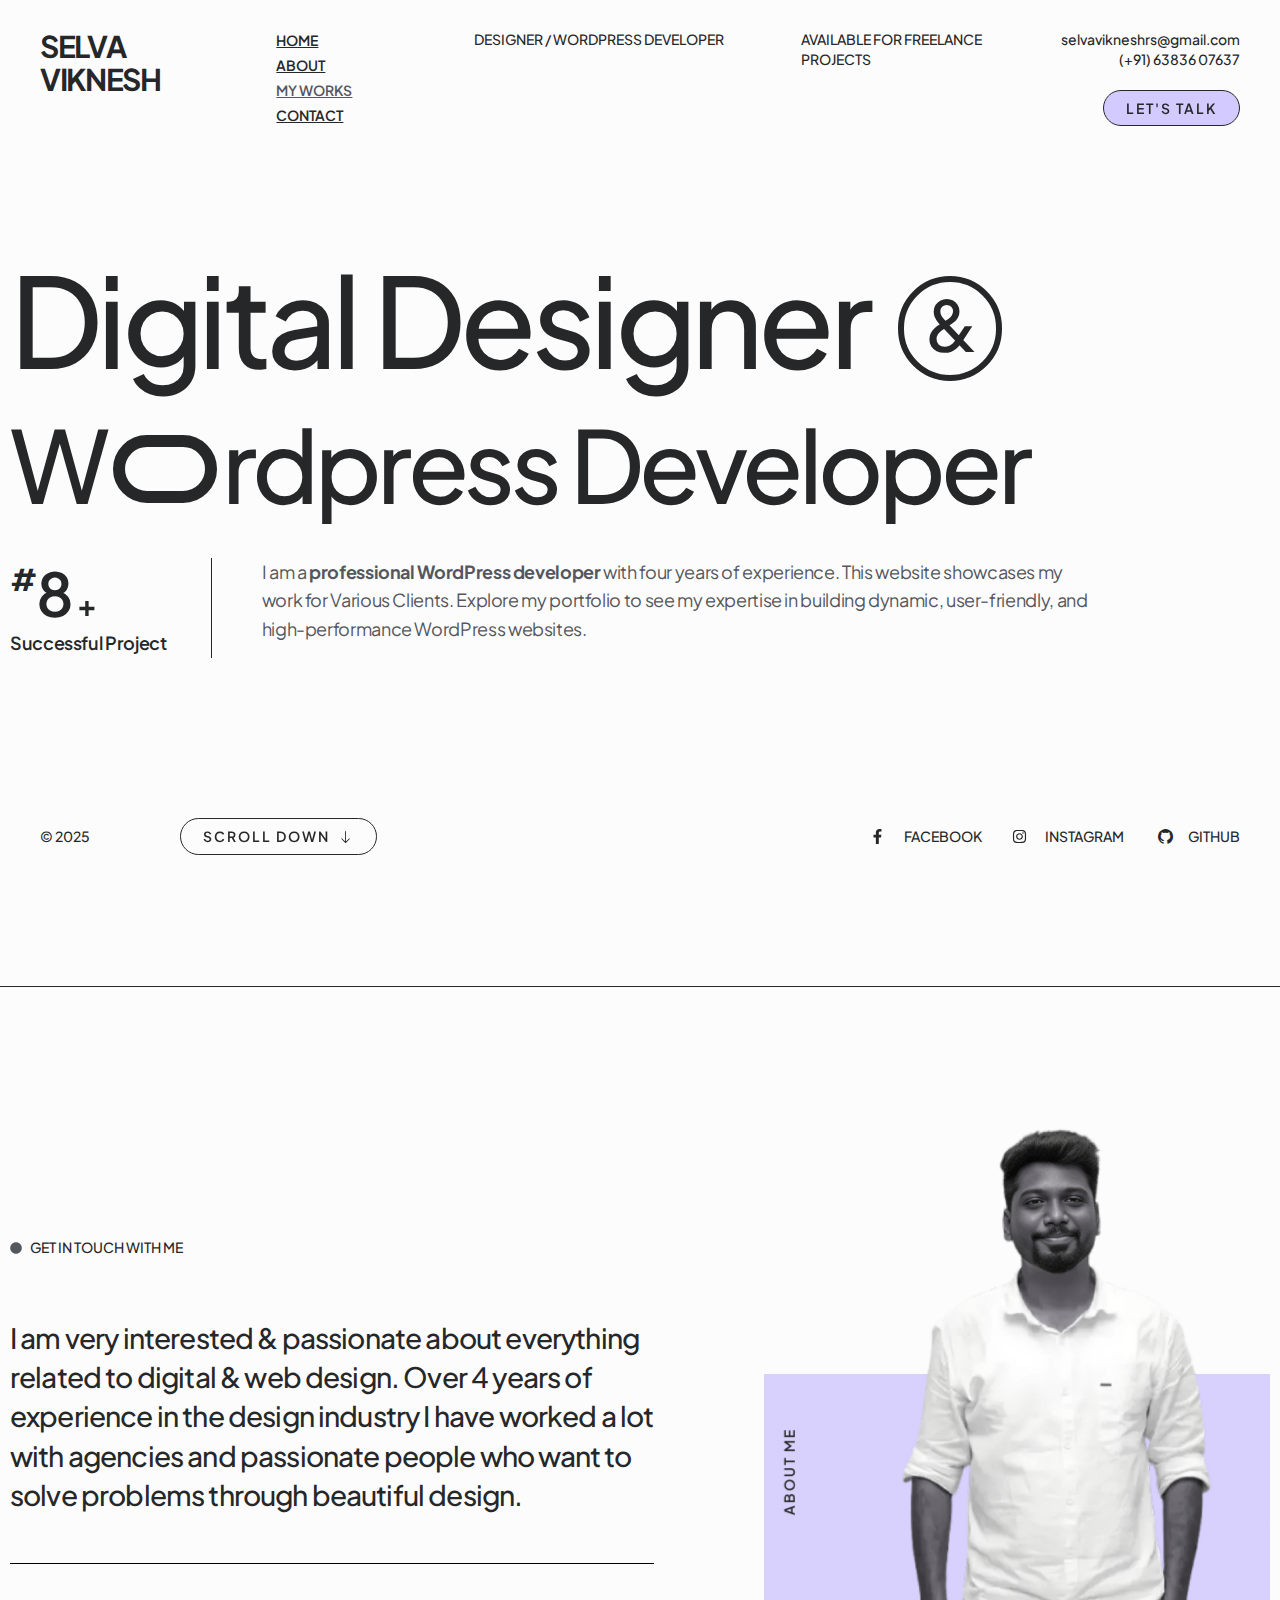
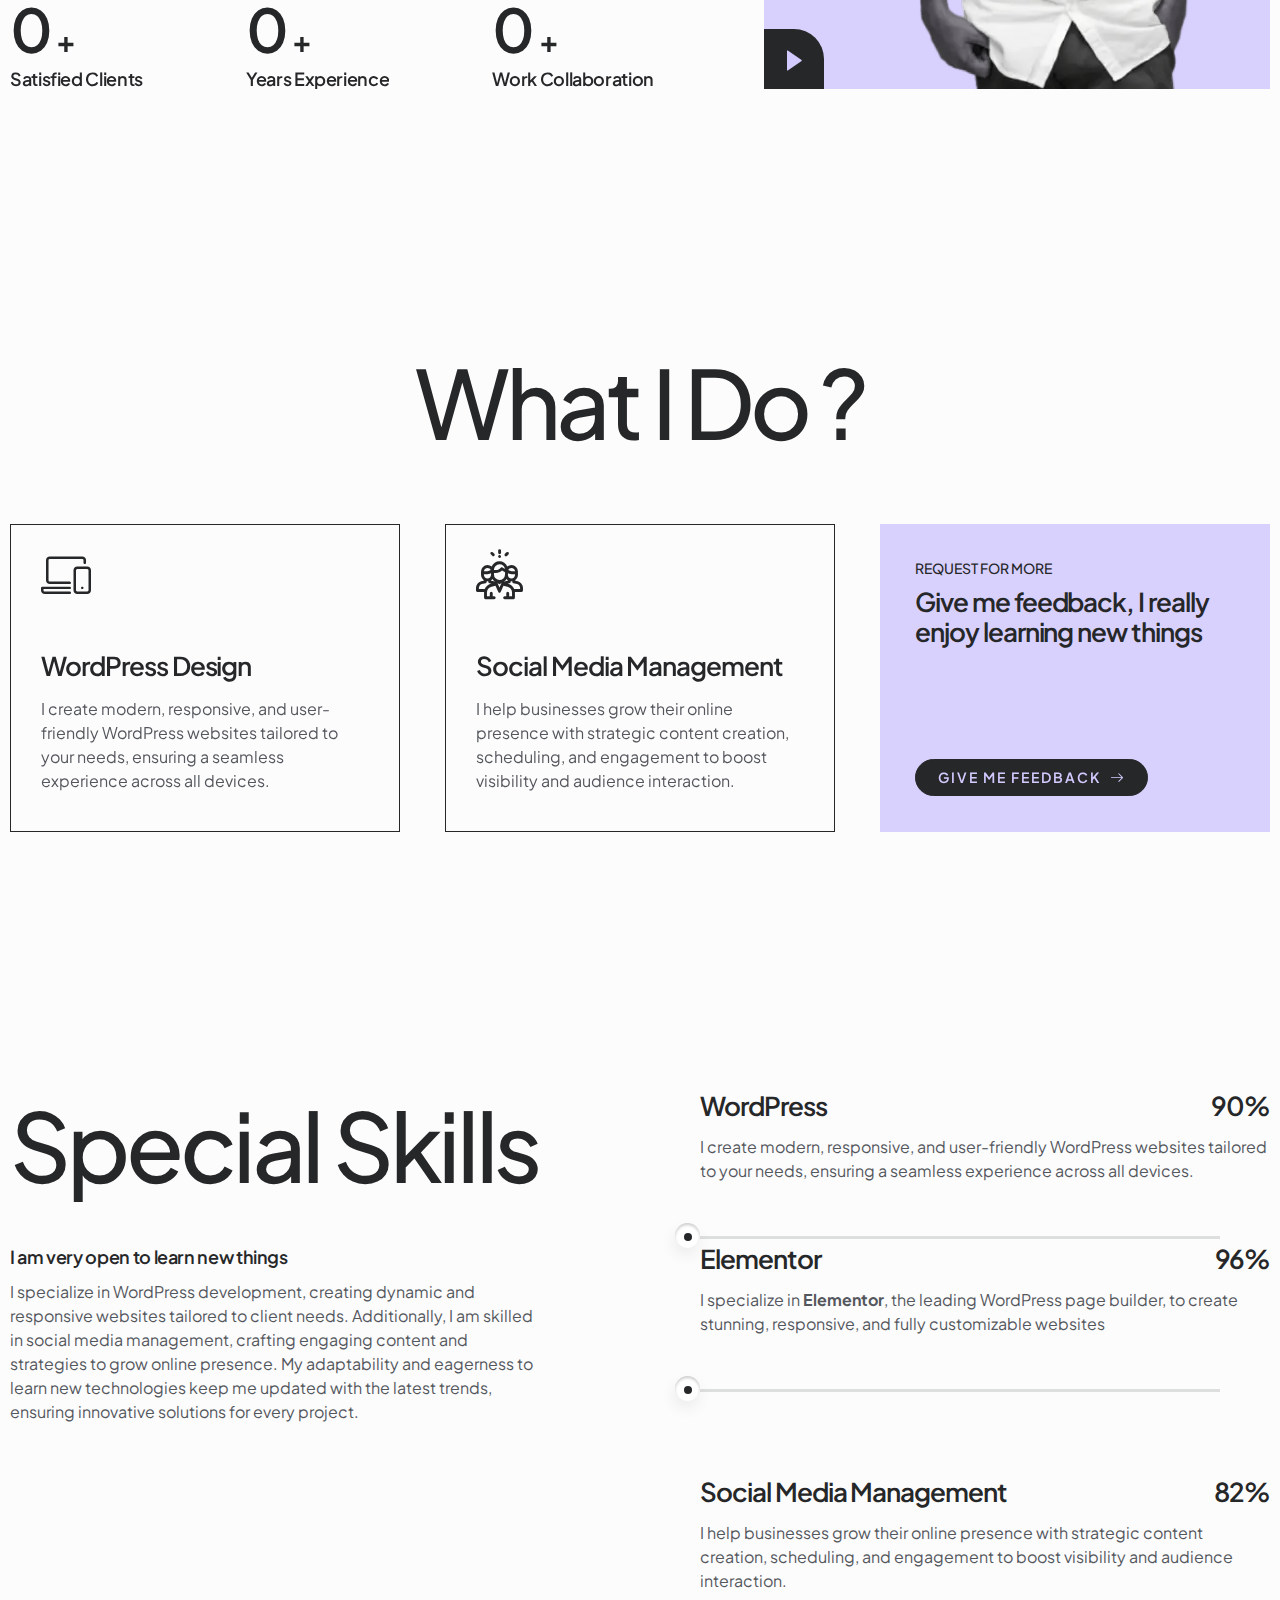
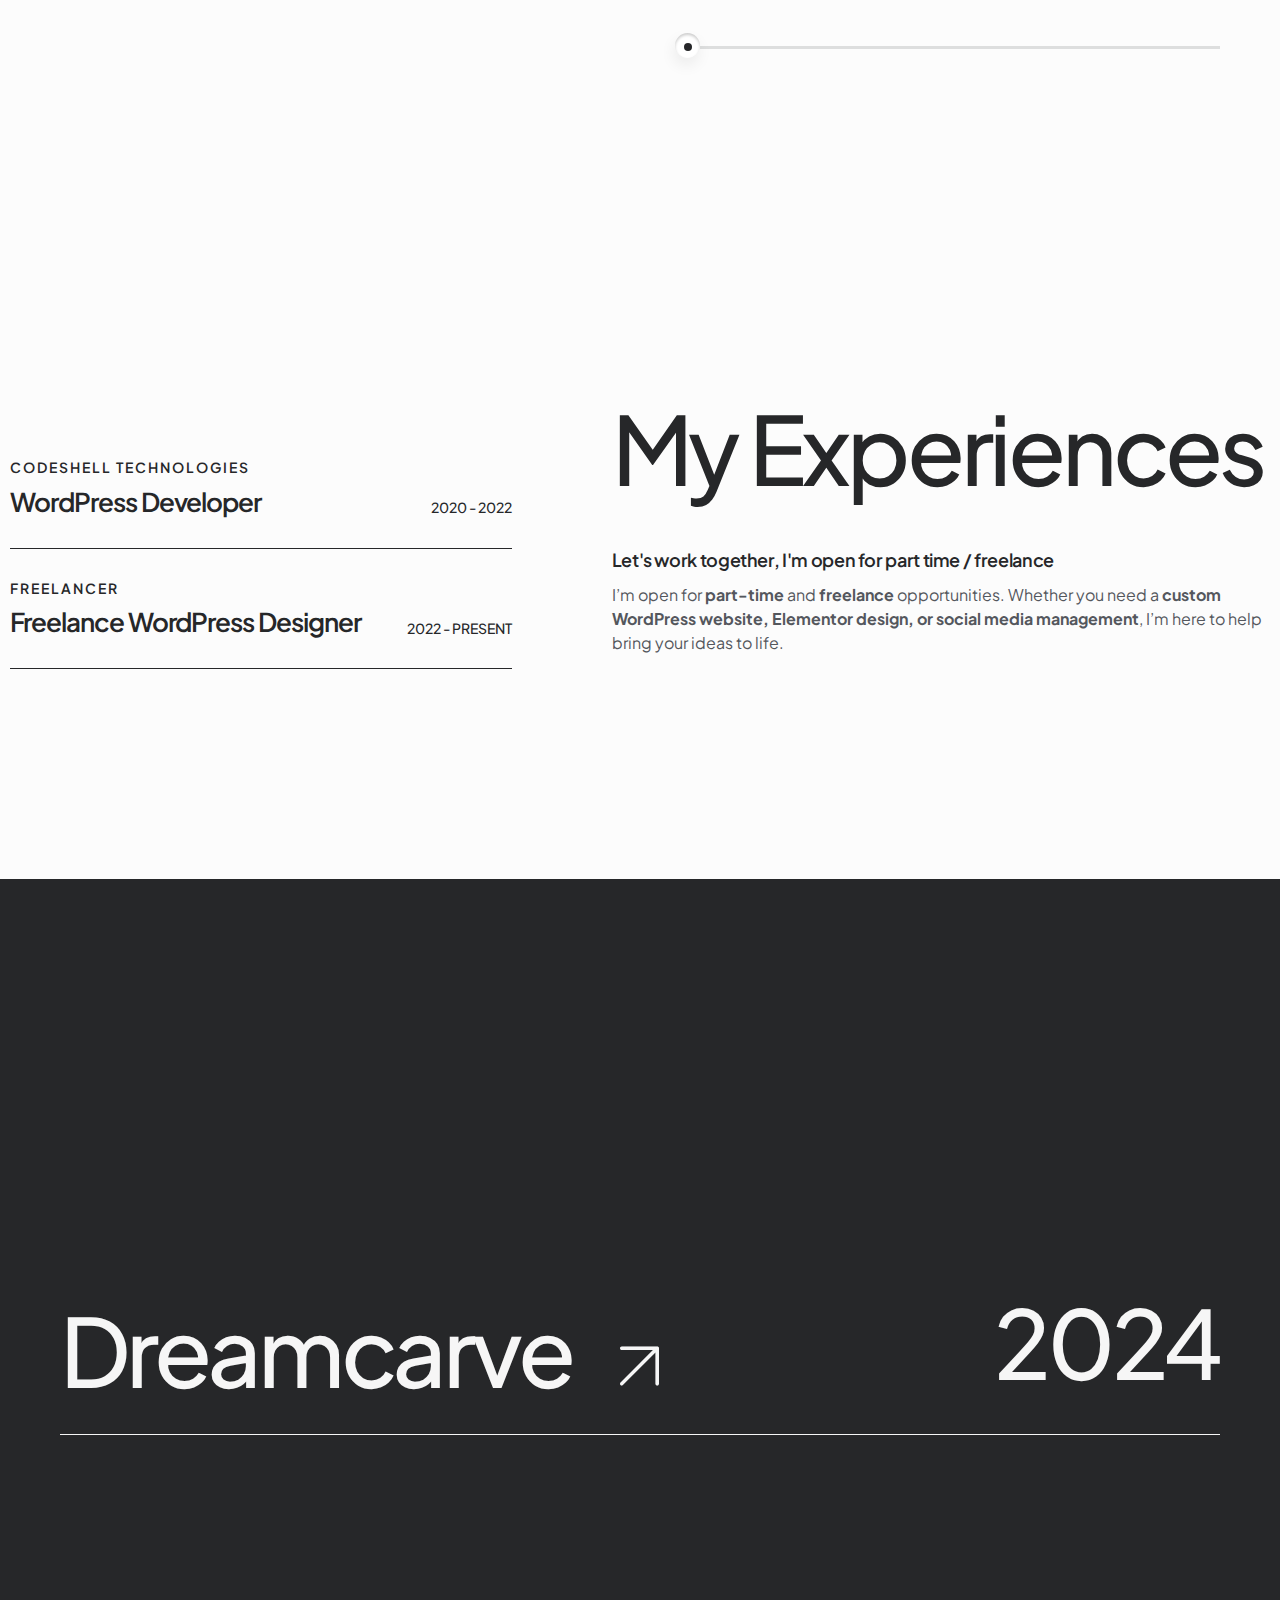
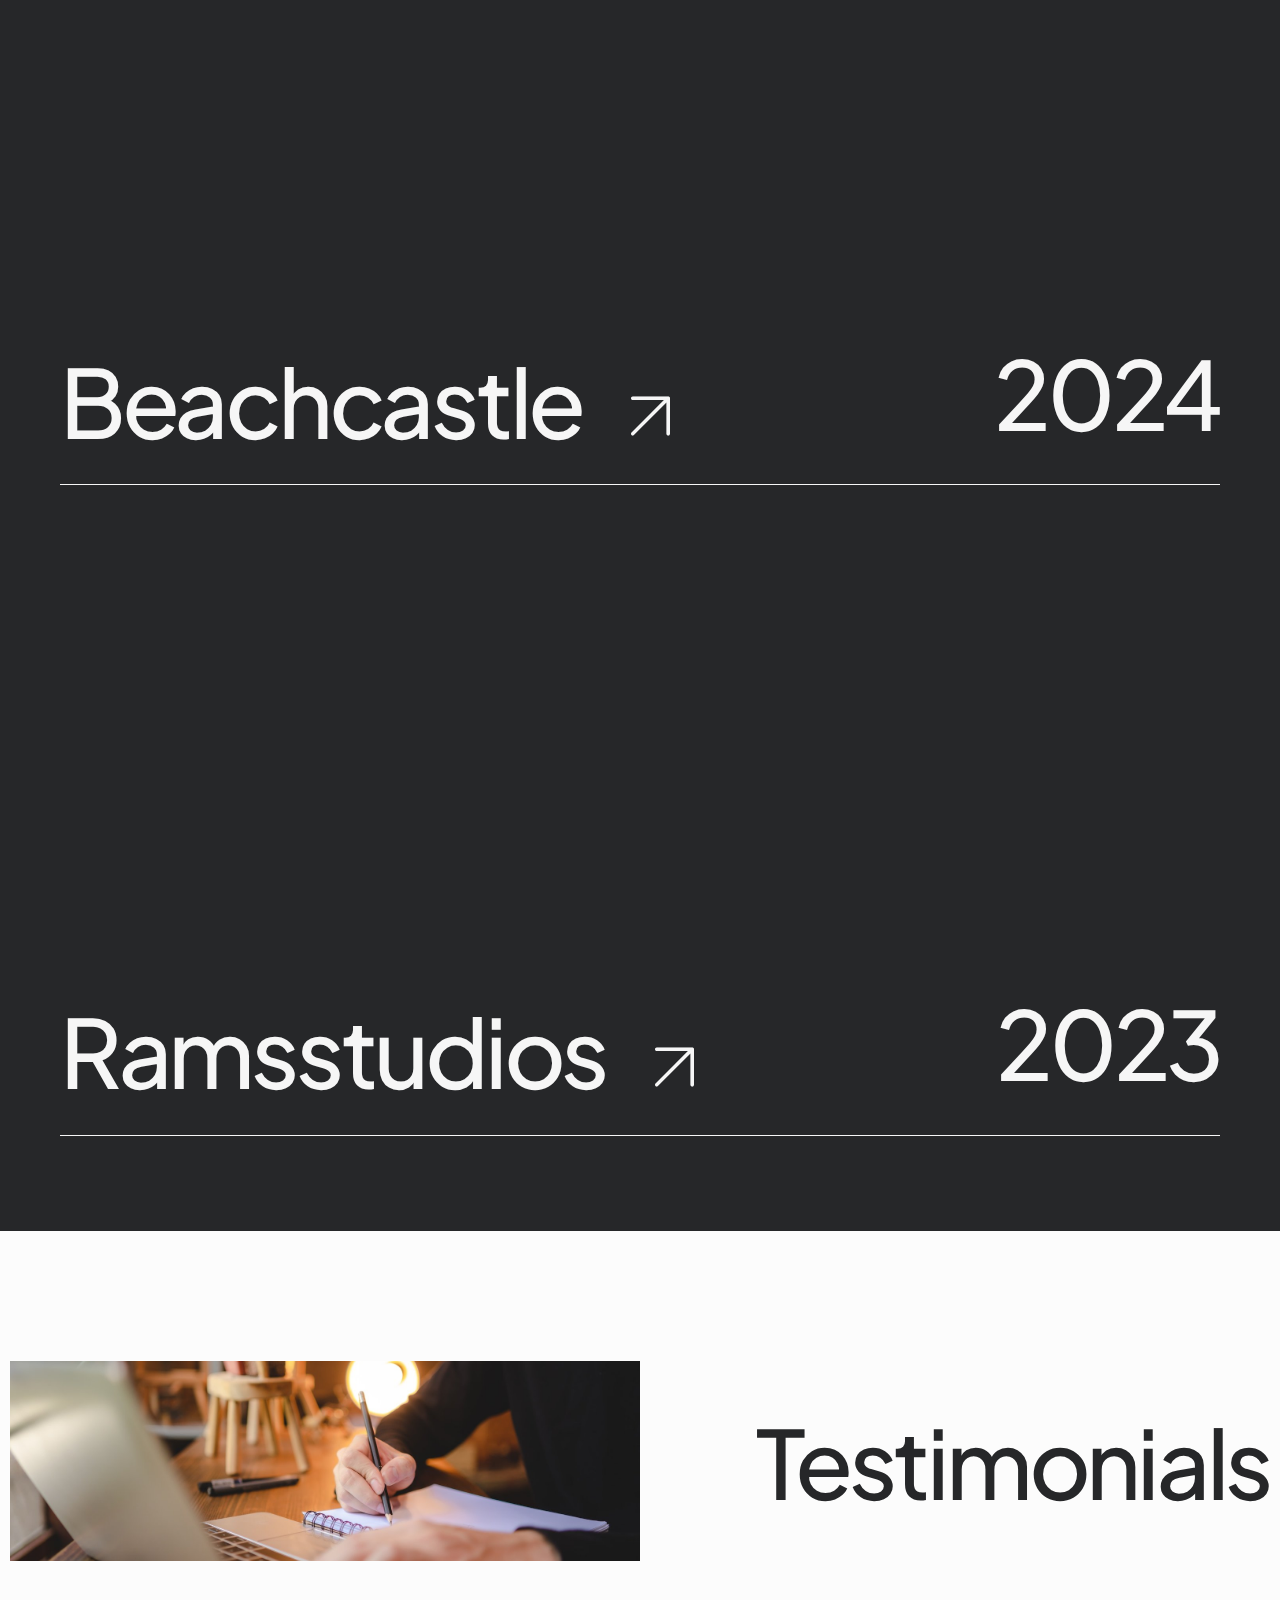
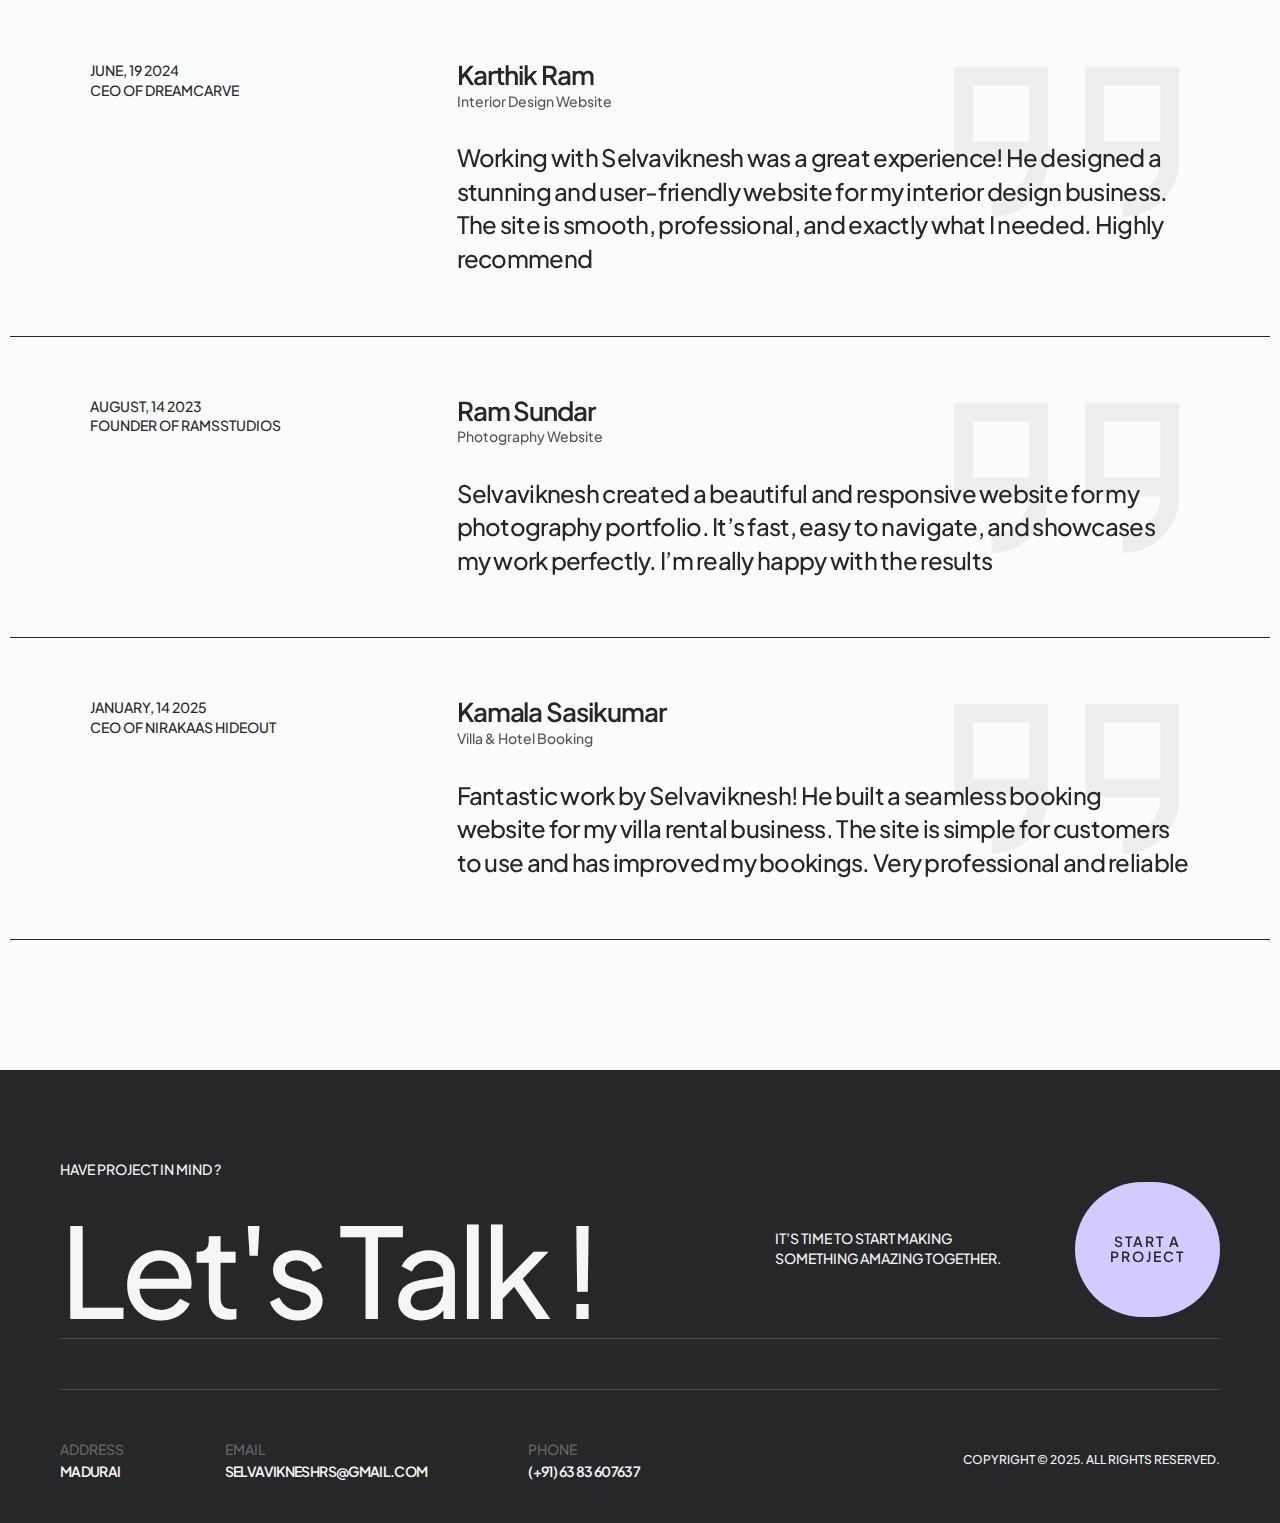
==== commit 77e4ccdd: "update1" ====
--- a/index.html
+++ b/index.html
@@ -31,8 +31,6 @@
 :root :where(.wp-block-pullquote){font-size: 1.5em;line-height: 1.6;}</style>
 <link rel="stylesheet" id="elementor-frontend-css" href="/wp-content/plugins/elementor/assets/css/frontend.min.css?ver=3.27.6" media="all">
 <link rel="stylesheet" id="elementor-post-8-css" href="/wp-content/uploads/elementor/css/post-8.css?ver=1740821862" media="all">
-<link rel="stylesheet" id="font-awesome-5-all-css" href="/wp-content/plugins/elementor/assets/lib/font-awesome/css/all.min.css?ver=3.27.6" media="all">
-<link rel="stylesheet" id="font-awesome-4-shim-css" href="/wp-content/plugins/elementor/assets/lib/font-awesome/css/v4-shims.min.css?ver=3.27.6" media="all">
 <link rel="stylesheet" id="widget-heading-css" href="/wp-content/plugins/elementor/assets/css/widget-heading.min.css?ver=3.27.6" media="all">
 <link rel="stylesheet" id="widget-spacer-css" href="/wp-content/plugins/elementor/assets/css/widget-spacer.min.css?ver=3.27.6" media="all">
 <link rel="stylesheet" id="widget-text-editor-css" href="/wp-content/plugins/elementor/assets/css/widget-text-editor.min.css?ver=3.27.6" media="all">
@@ -51,12 +49,12 @@
 <link rel="stylesheet" id="hello-elementor-header-footer-css" href="/wp-content/themes/hello-elementor/header-footer.min.css?ver=3.3.0" media="all">
 <link rel="stylesheet" id="wpr-text-animations-css-css" href="/wp-content/plugins/royal-elementor-addons/assets/css/lib/animations/text-animations.min.css?ver=1.7.1011" media="all">
 <link rel="stylesheet" id="wpr-addons-css-css" href="/wp-content/plugins/royal-elementor-addons/assets/css/frontend.min.css?ver=1.7.1011" media="all">
+<link rel="stylesheet" id="font-awesome-5-all-css" href="/wp-content/plugins/elementor/assets/lib/font-awesome/css/all.min.css?ver=1.7.1011" media="all">
 <link rel="stylesheet" id="google-fonts-1-css" href="https://fonts.googleapis.com/css?family=Plus+Jakarta+Sans%3A100%2C100italic%2C200%2C200italic%2C300%2C300italic%2C400%2C400italic%2C500%2C500italic%2C600%2C600italic%2C700%2C700italic%2C800%2C800italic%2C900%2C900italic&#038;display=swap&#038;ver=6.7.2" media="all">
 <link rel="stylesheet" id="elementor-icons-jkiticon-css" href="/wp-content/plugins/jeg-elementor-kit/assets/fonts/jkiticon/jkiticon.css?ver=2.6.12" media="all">
 <link rel="preconnect" href="https://fonts.gstatic.com/" crossorigin>
 <script data-cfasync="false" src="/wp-includes/js/jquery/jquery.min.js?ver=3.7.1" id="jquery-core-js"></script>
 <script data-cfasync="false" src="/wp-includes/js/jquery/jquery-migrate.min.js?ver=3.4.1" id="jquery-migrate-js"></script>
-<script src="/wp-content/plugins/elementor/assets/lib/font-awesome/js/v4-shims.min.js?ver=3.27.6" id="font-awesome-4-shim-js"></script>
 <link rel="https://api.w.org/" href="/wp-json/">
 <link rel="alternate" title="JSON" type="application/json" href="/wp-json/wp/v2/pages/11">
 <link rel="EditURI" type="application/rsd+xml" title="RSD" href="/xmlrpc.php?rsd">
@@ -170,7 +168,7 @@
 			<div class="elementor-widget-wrap elementor-element-populated">
 						<div class="elementor-element elementor-element-b7f5f7e elementor-widget__width-auto elementor-widget-mobile__width-inherit elementor-widget elementor-widget-jkit_nav_menu" data-id="b7f5f7e" data-element_type="widget" data-widget_type="jkit_nav_menu.default">
 				<div class="elementor-widget-container">
-					<div class="jeg-elementor-kit jkit-nav-menu break-point-mobile submenu-click-title jeg_module_11__67c2d567029ac" data-item-indicator="">
+					<div class="jeg-elementor-kit jkit-nav-menu break-point-mobile submenu-click-title jeg_module_11__67c2d8b9ef1a1" data-item-indicator="">
 <button aria-label="open-menu" class="jkit-hamburger-menu"><i aria-hidden="true" class="jki jki-grip-lines-solid"></i></button>
         <div class="jkit-menu-wrapper">
 <div class="jkit-menu-container"><ul id="menu-main" class="jkit-menu jkit-menu-direction-block jkit-submenu-position-left">
@@ -212,7 +210,7 @@
 				</div>
 				<div class="elementor-element elementor-element-768041b7 elementor-widget__width-auto e-transform e-transform elementor-widget elementor-widget-jkit_button" data-id="768041b7" data-element_type="widget" data-settings="{&quot;_transform_translateX_effect_hover&quot;:{&quot;unit&quot;:&quot;px&quot;,&quot;size&quot;:5,&quot;sizes&quot;:[]},&quot;_transform_scale_effect_hover&quot;:{&quot;unit&quot;:&quot;px&quot;,&quot;size&quot;:0.95,&quot;sizes&quot;:[]},&quot;_transform_translateX_effect_hover_tablet&quot;:{&quot;unit&quot;:&quot;px&quot;,&quot;size&quot;:&quot;&quot;,&quot;sizes&quot;:[]},&quot;_transform_translateX_effect_hover_mobile&quot;:{&quot;unit&quot;:&quot;px&quot;,&quot;size&quot;:&quot;&quot;,&quot;sizes&quot;:[]},&quot;_transform_translateY_effect_hover&quot;:{&quot;unit&quot;:&quot;px&quot;,&quot;size&quot;:&quot;&quot;,&quot;sizes&quot;:[]},&quot;_transform_translateY_effect_hover_tablet&quot;:{&quot;unit&quot;:&quot;px&quot;,&quot;size&quot;:&quot;&quot;,&quot;sizes&quot;:[]},&quot;_transform_translateY_effect_hover_mobile&quot;:{&quot;unit&quot;:&quot;px&quot;,&quot;size&quot;:&quot;&quot;,&quot;sizes&quot;:[]},&quot;_transform_scale_effect_hover_tablet&quot;:{&quot;unit&quot;:&quot;px&quot;,&quot;size&quot;:&quot;&quot;,&quot;sizes&quot;:[]},&quot;_transform_scale_effect_hover_mobile&quot;:{&quot;unit&quot;:&quot;px&quot;,&quot;size&quot;:&quot;&quot;,&quot;sizes&quot;:[]}}" data-widget_type="jkit_button.default">
 				<div class="elementor-widget-container">
-					<div class="jeg-elementor-kit jkit-button  icon-position-after jeg_module_11_1_67c2d56704e97"><a href="https://wa.me/916383607637" class="jkit-button-wrapper">Let&#039;s Talk</a></div>				</div>
+					<div class="jeg-elementor-kit jkit-button  icon-position-after jeg_module_11_1_67c2d8b9f083e"><a href="https://wa.me/916383607637" class="jkit-button-wrapper">Let&#039;s Talk</a></div>				</div>
 				</div>
 					</div>
 		</div>
@@ -228,7 +226,7 @@
 			<div class="elementor-widget-wrap elementor-element-populated">
 						<div class="elementor-element elementor-element-383383a0 elementor-widget__width-auto elementor-widget elementor-widget-jkit_heading" data-id="383383a0" data-element_type="widget" data-widget_type="jkit_heading.default">
 				<div class="elementor-widget-container">
-					<div class="jeg-elementor-kit jkit-heading  align- align-tablet- align-mobile- jeg_module_11_2_67c2d5671d838"><div class="heading-section-title  display-inline-block"><h1 class="heading-title">Digital Designer</h1></div></div>				</div>
+					<div class="jeg-elementor-kit jkit-heading  align- align-tablet- align-mobile- jeg_module_11_2_67c2d8b9f3ac3"><div class="heading-section-title  display-inline-block"><h1 class="heading-title">Digital Designer</h1></div></div>				</div>
 				</div>
 				<div class="elementor-element elementor-element-17862c30 elementor-widget__width-auto elementor-widget elementor-widget-heading" data-id="17862c30" data-element_type="widget" data-widget_type="heading.default">
 				<div class="elementor-widget-container">
@@ -278,7 +276,7 @@
 				</div>
 				<div class="elementor-element elementor-element-ecb1344 elementor-widget__width-auto elementor-widget elementor-widget-jkit_fun_fact" data-id="ecb1344" data-element_type="widget" data-widget_type="jkit_fun_fact.default">
 				<div class="elementor-widget-container">
-					<div class="jeg-elementor-kit jkit-fun-fact align-center hover-from-left elementor-animation- jeg_module_11_3_67c2d5671e4dc"><div class="fun-fact-inner">
+					<div class="jeg-elementor-kit jkit-fun-fact align-center hover-from-left elementor-animation- jeg_module_11_3_67c2d8ba009aa"><div class="fun-fact-inner">
             <div class="content">
                 <div class="number-wrapper">
 <span class="prefix"></span>
@@ -326,7 +324,7 @@
 				</div>
 				<div class="elementor-element elementor-element-3bdd5206 elementor-widget__width-auto e-transform e-transform elementor-widget elementor-widget-jkit_button" data-id="3bdd5206" data-element_type="widget" data-settings="{&quot;_transform_translateX_effect_hover&quot;:{&quot;unit&quot;:&quot;px&quot;,&quot;size&quot;:5,&quot;sizes&quot;:[]},&quot;_transform_scale_effect_hover&quot;:{&quot;unit&quot;:&quot;px&quot;,&quot;size&quot;:0.95,&quot;sizes&quot;:[]},&quot;_transform_translateX_effect_hover_tablet&quot;:{&quot;unit&quot;:&quot;px&quot;,&quot;size&quot;:&quot;&quot;,&quot;sizes&quot;:[]},&quot;_transform_translateX_effect_hover_mobile&quot;:{&quot;unit&quot;:&quot;px&quot;,&quot;size&quot;:&quot;&quot;,&quot;sizes&quot;:[]},&quot;_transform_translateY_effect_hover&quot;:{&quot;unit&quot;:&quot;px&quot;,&quot;size&quot;:&quot;&quot;,&quot;sizes&quot;:[]},&quot;_transform_translateY_effect_hover_tablet&quot;:{&quot;unit&quot;:&quot;px&quot;,&quot;size&quot;:&quot;&quot;,&quot;sizes&quot;:[]},&quot;_transform_translateY_effect_hover_mobile&quot;:{&quot;unit&quot;:&quot;px&quot;,&quot;size&quot;:&quot;&quot;,&quot;sizes&quot;:[]},&quot;_transform_scale_effect_hover_tablet&quot;:{&quot;unit&quot;:&quot;px&quot;,&quot;size&quot;:&quot;&quot;,&quot;sizes&quot;:[]},&quot;_transform_scale_effect_hover_mobile&quot;:{&quot;unit&quot;:&quot;px&quot;,&quot;size&quot;:&quot;&quot;,&quot;sizes&quot;:[]}}" data-widget_type="jkit_button.default">
 				<div class="elementor-widget-container">
-					<div class="jeg-elementor-kit jkit-button  icon-position-after jeg_module_11_4_67c2d5671f1a3"><a class="jkit-button-wrapper">Scroll Down<i aria-hidden="true" class="jki jki-download-arrow-light"></i></a></div>				</div>
+					<div class="jeg-elementor-kit jkit-button  icon-position-after jeg_module_11_4_67c2d8ba01329"><a class="jkit-button-wrapper">Scroll Down<i aria-hidden="true" class="jki jki-download-arrow-light"></i></a></div>				</div>
 				</div>
 					</div>
 		</div>
@@ -399,7 +397,7 @@
 			<div class="elementor-widget-wrap elementor-element-populated">
 						<div class="elementor-element elementor-element-65134782 elementor-widget__width-auto elementor-widget-mobile__width-initial elementor-widget elementor-widget-jkit_fun_fact" data-id="65134782" data-element_type="widget" data-widget_type="jkit_fun_fact.default">
 				<div class="elementor-widget-container">
-					<div class="jeg-elementor-kit jkit-fun-fact align-center hover-from-left elementor-animation- jeg_module_11_5_67c2d5671fee9"><div class="fun-fact-inner">
+					<div class="jeg-elementor-kit jkit-fun-fact align-center hover-from-left elementor-animation- jeg_module_11_5_67c2d8ba01aa0"><div class="fun-fact-inner">
             <div class="content">
                 <div class="number-wrapper">
 <span class="prefix"></span>
@@ -412,7 +410,7 @@
 				</div>
 				<div class="elementor-element elementor-element-d949a18 elementor-widget__width-auto elementor-widget-mobile__width-auto elementor-widget elementor-widget-jkit_fun_fact" data-id="d949a18" data-element_type="widget" data-widget_type="jkit_fun_fact.default">
 				<div class="elementor-widget-container">
-					<div class="jeg-elementor-kit jkit-fun-fact align-center hover-from-left elementor-animation- jeg_module_11_6_67c2d56720549"><div class="fun-fact-inner">
+					<div class="jeg-elementor-kit jkit-fun-fact align-center hover-from-left elementor-animation- jeg_module_11_6_67c2d8ba01e70"><div class="fun-fact-inner">
             <div class="content">
                 <div class="number-wrapper">
 <span class="prefix"></span>
@@ -425,7 +423,7 @@
 				</div>
 				<div class="elementor-element elementor-element-6479bb16 elementor-widget__width-auto elementor-widget-mobile__width-inherit elementor-widget elementor-widget-jkit_fun_fact" data-id="6479bb16" data-element_type="widget" data-widget_type="jkit_fun_fact.default">
 				<div class="elementor-widget-container">
-					<div class="jeg-elementor-kit jkit-fun-fact align-center hover-from-left elementor-animation- jeg_module_11_7_67c2d56720b65"><div class="fun-fact-inner">
+					<div class="jeg-elementor-kit jkit-fun-fact align-center hover-from-left elementor-animation- jeg_module_11_7_67c2d8ba02226"><div class="fun-fact-inner">
             <div class="content">
                 <div class="number-wrapper">
 <span class="prefix"></span>
@@ -454,7 +452,7 @@
 				</div>
 				<div class="elementor-element elementor-element-18ffa72f e-transform e-transform elementor-widget elementor-widget-jkit_video_button" data-id="18ffa72f" data-element_type="widget" data-settings="{&quot;_transform_translateX_effect_hover&quot;:{&quot;unit&quot;:&quot;px&quot;,&quot;size&quot;:-4,&quot;sizes&quot;:[]},&quot;_transform_translateY_effect_hover&quot;:{&quot;unit&quot;:&quot;px&quot;,&quot;size&quot;:3,&quot;sizes&quot;:[]},&quot;_transform_scale_effect_hover&quot;:{&quot;unit&quot;:&quot;px&quot;,&quot;size&quot;:0.9,&quot;sizes&quot;:[]},&quot;_transform_translateX_effect_hover_tablet&quot;:{&quot;unit&quot;:&quot;px&quot;,&quot;size&quot;:&quot;&quot;,&quot;sizes&quot;:[]},&quot;_transform_translateX_effect_hover_mobile&quot;:{&quot;unit&quot;:&quot;px&quot;,&quot;size&quot;:&quot;&quot;,&quot;sizes&quot;:[]},&quot;_transform_translateY_effect_hover_tablet&quot;:{&quot;unit&quot;:&quot;px&quot;,&quot;size&quot;:&quot;&quot;,&quot;sizes&quot;:[]},&quot;_transform_translateY_effect_hover_mobile&quot;:{&quot;unit&quot;:&quot;px&quot;,&quot;size&quot;:&quot;&quot;,&quot;sizes&quot;:[]},&quot;_transform_scale_effect_hover_tablet&quot;:{&quot;unit&quot;:&quot;px&quot;,&quot;size&quot;:&quot;&quot;,&quot;sizes&quot;:[]},&quot;_transform_scale_effect_hover_mobile&quot;:{&quot;unit&quot;:&quot;px&quot;,&quot;size&quot;:&quot;&quot;,&quot;sizes&quot;:[]}}" data-widget_type="jkit_video_button.default">
 				<div class="elementor-widget-container">
-					<div class="jeg-elementor-kit jkit-video-button jeg_module_11_8_67c2d5672161d" data-autoplay="0" data-loop="0" data-controls="0" data-type="youtube" data-mute="0" data-start="0" data-end="0"><a href="https://www.y/#outube.com/watch?v=MLpWrANjFbI" class="jkit-video-popup-btn glow-enable" aria-label="video-button"><span class="icon-position-before"><i aria-hidden="true" class="jki jki-play-button-light"></i></span></a></div>				</div>
+					<div class="jeg-elementor-kit jkit-video-button jeg_module_11_8_67c2d8ba031a6" data-autoplay="0" data-loop="0" data-controls="0" data-type="youtube" data-mute="0" data-start="0" data-end="0"><a href="https://www.y/#outube.com/watch?v=MLpWrANjFbI" class="jkit-video-popup-btn glow-enable" aria-label="video-button"><span class="icon-position-before"><i aria-hidden="true" class="jki jki-play-button-light"></i></span></a></div>				</div>
 				</div>
 					</div>
 		</div>
@@ -486,7 +484,7 @@
 			<div class="elementor-widget-wrap elementor-element-populated">
 						<div class="elementor-element elementor-element-1cf6f418 e-transform e-transform e-transform jkit-equal-height-disable elementor-widget elementor-widget-jkit_icon_box" data-id="1cf6f418" data-element_type="widget" data-settings="{&quot;_transform_skewX_effect_hover&quot;:{&quot;unit&quot;:&quot;px&quot;,&quot;size&quot;:-5,&quot;sizes&quot;:[]},&quot;_transform_translateX_effect_hover&quot;:{&quot;unit&quot;:&quot;px&quot;,&quot;size&quot;:3,&quot;sizes&quot;:[]},&quot;_transform_scale_effect_hover&quot;:{&quot;unit&quot;:&quot;px&quot;,&quot;size&quot;:0.95,&quot;sizes&quot;:[]},&quot;_transform_translateX_effect_hover_tablet&quot;:{&quot;unit&quot;:&quot;px&quot;,&quot;size&quot;:&quot;&quot;,&quot;sizes&quot;:[]},&quot;_transform_translateX_effect_hover_mobile&quot;:{&quot;unit&quot;:&quot;px&quot;,&quot;size&quot;:&quot;&quot;,&quot;sizes&quot;:[]},&quot;_transform_translateY_effect_hover&quot;:{&quot;unit&quot;:&quot;px&quot;,&quot;size&quot;:&quot;&quot;,&quot;sizes&quot;:[]},&quot;_transform_translateY_effect_hover_tablet&quot;:{&quot;unit&quot;:&quot;px&quot;,&quot;size&quot;:&quot;&quot;,&quot;sizes&quot;:[]},&quot;_transform_translateY_effect_hover_mobile&quot;:{&quot;unit&quot;:&quot;px&quot;,&quot;size&quot;:&quot;&quot;,&quot;sizes&quot;:[]},&quot;_transform_scale_effect_hover_tablet&quot;:{&quot;unit&quot;:&quot;px&quot;,&quot;size&quot;:&quot;&quot;,&quot;sizes&quot;:[]},&quot;_transform_scale_effect_hover_mobile&quot;:{&quot;unit&quot;:&quot;px&quot;,&quot;size&quot;:&quot;&quot;,&quot;sizes&quot;:[]},&quot;_transform_skewX_effect_hover_tablet&quot;:{&quot;unit&quot;:&quot;deg&quot;,&quot;size&quot;:&quot;&quot;,&quot;sizes&quot;:[]},&quot;_transform_skewX_effect_hover_mobile&quot;:{&quot;unit&quot;:&quot;deg&quot;,&quot;size&quot;:&quot;&quot;,&quot;sizes&quot;:[]},&quot;_transform_skewY_effect_hover&quot;:{&quot;unit&quot;:&quot;px&quot;,&quot;size&quot;:&quot;&quot;,&quot;sizes&quot;:[]},&quot;_transform_skewY_effect_hover_tablet&quot;:{&quot;unit&quot;:&quot;deg&quot;,&quot;size&quot;:&quot;&quot;,&quot;sizes&quot;:[]},&quot;_transform_skewY_effect_hover_mobile&quot;:{&quot;unit&quot;:&quot;deg&quot;,&quot;size&quot;:&quot;&quot;,&quot;sizes&quot;:[]}}" data-widget_type="jkit_icon_box.default">
 				<div class="elementor-widget-container">
-					<div class="jeg-elementor-kit jkit-icon-box icon-position-top elementor-animation- jeg_module_11_9_67c2d567226ed"><div class="jkit-icon-box-wrapper hover-from-bottom">
+					<div class="jeg-elementor-kit jkit-icon-box icon-position-top elementor-animation- jeg_module_11_9_67c2d8ba0528d"><div class="jkit-icon-box-wrapper hover-from-bottom">
 <div class="icon-box icon-box-header elementor-animation-"><div class="icon style-color"><i aria-hidden="true" class="jki jki-laptop-phone-light"></i></div></div>
 <div class="icon-box icon-box-body">
                 <h3 class="title">WordPress Design</h3>
@@ -506,7 +504,7 @@
 			<div class="elementor-widget-wrap elementor-element-populated">
 						<div class="elementor-element elementor-element-313086b6 e-transform e-transform e-transform jkit-equal-height-disable elementor-widget elementor-widget-jkit_icon_box" data-id="313086b6" data-element_type="widget" data-settings="{&quot;_transform_skewX_effect_hover&quot;:{&quot;unit&quot;:&quot;px&quot;,&quot;size&quot;:-5,&quot;sizes&quot;:[]},&quot;_transform_translateX_effect_hover&quot;:{&quot;unit&quot;:&quot;px&quot;,&quot;size&quot;:3,&quot;sizes&quot;:[]},&quot;_transform_scale_effect_hover&quot;:{&quot;unit&quot;:&quot;px&quot;,&quot;size&quot;:0.95,&quot;sizes&quot;:[]},&quot;_transform_translateX_effect_hover_tablet&quot;:{&quot;unit&quot;:&quot;px&quot;,&quot;size&quot;:&quot;&quot;,&quot;sizes&quot;:[]},&quot;_transform_translateX_effect_hover_mobile&quot;:{&quot;unit&quot;:&quot;px&quot;,&quot;size&quot;:&quot;&quot;,&quot;sizes&quot;:[]},&quot;_transform_translateY_effect_hover&quot;:{&quot;unit&quot;:&quot;px&quot;,&quot;size&quot;:&quot;&quot;,&quot;sizes&quot;:[]},&quot;_transform_translateY_effect_hover_tablet&quot;:{&quot;unit&quot;:&quot;px&quot;,&quot;size&quot;:&quot;&quot;,&quot;sizes&quot;:[]},&quot;_transform_translateY_effect_hover_mobile&quot;:{&quot;unit&quot;:&quot;px&quot;,&quot;size&quot;:&quot;&quot;,&quot;sizes&quot;:[]},&quot;_transform_scale_effect_hover_tablet&quot;:{&quot;unit&quot;:&quot;px&quot;,&quot;size&quot;:&quot;&quot;,&quot;sizes&quot;:[]},&quot;_transform_scale_effect_hover_mobile&quot;:{&quot;unit&quot;:&quot;px&quot;,&quot;size&quot;:&quot;&quot;,&quot;sizes&quot;:[]},&quot;_transform_skewX_effect_hover_tablet&quot;:{&quot;unit&quot;:&quot;deg&quot;,&quot;size&quot;:&quot;&quot;,&quot;sizes&quot;:[]},&quot;_transform_skewX_effect_hover_mobile&quot;:{&quot;unit&quot;:&quot;deg&quot;,&quot;size&quot;:&quot;&quot;,&quot;sizes&quot;:[]},&quot;_transform_skewY_effect_hover&quot;:{&quot;unit&quot;:&quot;px&quot;,&quot;size&quot;:&quot;&quot;,&quot;sizes&quot;:[]},&quot;_transform_skewY_effect_hover_tablet&quot;:{&quot;unit&quot;:&quot;deg&quot;,&quot;size&quot;:&quot;&quot;,&quot;sizes&quot;:[]},&quot;_transform_skewY_effect_hover_mobile&quot;:{&quot;unit&quot;:&quot;deg&quot;,&quot;size&quot;:&quot;&quot;,&quot;sizes&quot;:[]}}" data-widget_type="jkit_icon_box.default">
 				<div class="elementor-widget-container">
-					<div class="jeg-elementor-kit jkit-icon-box icon-position- elementor-animation- jeg_module_11_10_67c2d56723363"><div class="jkit-icon-box-wrapper hover-from-bottom">
+					<div class="jeg-elementor-kit jkit-icon-box icon-position- elementor-animation- jeg_module_11_10_67c2d8ba05a32"><div class="jkit-icon-box-wrapper hover-from-bottom">
 <div class="icon-box icon-box-header elementor-animation-"><div class="icon style-color"><i aria-hidden="true" class="jki jki-social-care-light"></i></div></div>
 <div class="icon-box icon-box-body">
                 <h3 class="title">Social Media Management</h3>
@@ -526,14 +524,14 @@
 			<div class="elementor-widget-wrap elementor-element-populated">
 						<div class="elementor-element elementor-element-4629ab3 elementor-widget elementor-widget-jkit_heading" data-id="4629ab3" data-element_type="widget" data-widget_type="jkit_heading.default">
 				<div class="elementor-widget-container">
-					<div class="jeg-elementor-kit jkit-heading  align- align-tablet- align-mobile- jeg_module_11_11_67c2d56723e62">
+					<div class="jeg-elementor-kit jkit-heading  align- align-tablet- align-mobile- jeg_module_11_11_67c2d8ba06100">
 <h3 class="heading-section-subtitle  style-color">REQUEST FOR MORE</h3>
 <div class="heading-section-title  display-inline-block"><h2 class="heading-title">Give me feedback, I really enjoy learning new things</h2></div>
 </div>				</div>
 				</div>
 				<div class="elementor-element elementor-element-7c45348 elementor-widget__width-auto e-transform e-transform elementor-widget elementor-widget-jkit_button" data-id="7c45348" data-element_type="widget" data-settings="{&quot;_transform_translateX_effect_hover&quot;:{&quot;unit&quot;:&quot;px&quot;,&quot;size&quot;:-5,&quot;sizes&quot;:[]},&quot;_transform_scale_effect_hover&quot;:{&quot;unit&quot;:&quot;px&quot;,&quot;size&quot;:0.95,&quot;sizes&quot;:[]},&quot;_transform_translateX_effect_hover_tablet&quot;:{&quot;unit&quot;:&quot;px&quot;,&quot;size&quot;:&quot;&quot;,&quot;sizes&quot;:[]},&quot;_transform_translateX_effect_hover_mobile&quot;:{&quot;unit&quot;:&quot;px&quot;,&quot;size&quot;:&quot;&quot;,&quot;sizes&quot;:[]},&quot;_transform_translateY_effect_hover&quot;:{&quot;unit&quot;:&quot;px&quot;,&quot;size&quot;:&quot;&quot;,&quot;sizes&quot;:[]},&quot;_transform_translateY_effect_hover_tablet&quot;:{&quot;unit&quot;:&quot;px&quot;,&quot;size&quot;:&quot;&quot;,&quot;sizes&quot;:[]},&quot;_transform_translateY_effect_hover_mobile&quot;:{&quot;unit&quot;:&quot;px&quot;,&quot;size&quot;:&quot;&quot;,&quot;sizes&quot;:[]},&quot;_transform_scale_effect_hover_tablet&quot;:{&quot;unit&quot;:&quot;px&quot;,&quot;size&quot;:&quot;&quot;,&quot;sizes&quot;:[]},&quot;_transform_scale_effect_hover_mobile&quot;:{&quot;unit&quot;:&quot;px&quot;,&quot;size&quot;:&quot;&quot;,&quot;sizes&quot;:[]}}" data-widget_type="jkit_button.default">
 				<div class="elementor-widget-container">
-					<div class="jeg-elementor-kit jkit-button  icon-position-after jeg_module_11_12_67c2d5672471b"><a class="jkit-button-wrapper">Give Me Feedback<i aria-hidden="true" class="jki jki-right-arrow-light"></i></a></div>				</div>
+					<div class="jeg-elementor-kit jkit-button  icon-position-after jeg_module_11_12_67c2d8ba0661d"><a class="jkit-button-wrapper">Give Me Feedback<i aria-hidden="true" class="jki jki-right-arrow-light"></i></a></div>				</div>
 				</div>
 					</div>
 		</div>
@@ -553,7 +551,7 @@
 				</div>
 				<div class="elementor-element elementor-element-cb2048e elementor-widget__width-initial elementor-widget-tablet__width-inherit elementor-widget elementor-widget-jkit_heading" data-id="cb2048e" data-element_type="widget" data-widget_type="jkit_heading.default">
 				<div class="elementor-widget-container">
-					<div class="jeg-elementor-kit jkit-heading  align- align-tablet- align-mobile- jeg_module_11_13_67c2d56724f7b">
+					<div class="jeg-elementor-kit jkit-heading  align- align-tablet- align-mobile- jeg_module_11_13_67c2d8ba06b22">
 <div class="heading-section-title  display-inline-block"><h2 class="heading-title">I am very open to learn new things</h2></div>
 <div class="heading-section-description"><p>I specialize in WordPress development, creating dynamic and responsive websites tailored to client needs. Additionally, I am skilled in social media management, crafting engaging content and strategies to grow online presence. My adaptability and eagerness to learn new technologies keep me updated with the latest trends, ensuring innovative solutions for every project.</p></div>
 </div>				</div>
@@ -580,7 +578,7 @@
 				</div>
 				<div class="elementor-element elementor-element-1885c1b5 elementor-widget__width-inherit elementor-widget elementor-widget-jkit_progress_bar" data-id="1885c1b5" data-element_type="widget" data-widget_type="jkit_progress_bar.default">
 				<div class="elementor-widget-container">
-					<div class="jeg-elementor-kit jkit-progress-bar jeg_module_11_14_67c2d56725db5"><div class="progress-group switch">
+					<div class="jeg-elementor-kit jkit-progress-bar jeg_module_11_14_67c2d8ba07c62"><div class="progress-group switch">
             <div class="progress-skill-bar">
 <div class="content-group">
                     <div class="skill-bar-content"><span class="skill-title"></span></div>
@@ -614,7 +612,7 @@
 				</div>
 				<div class="elementor-element elementor-element-7eb69826 elementor-widget__width-inherit elementor-widget elementor-widget-jkit_progress_bar" data-id="7eb69826" data-element_type="widget" data-widget_type="jkit_progress_bar.default">
 				<div class="elementor-widget-container">
-					<div class="jeg-elementor-kit jkit-progress-bar jeg_module_11_15_67c2d567267b4"><div class="progress-group switch">
+					<div class="jeg-elementor-kit jkit-progress-bar jeg_module_11_15_67c2d8ba0823f"><div class="progress-group switch">
             <div class="progress-skill-bar">
 <div class="content-group">
                     <div class="skill-bar-content"><span class="skill-title"></span></div>
@@ -648,7 +646,7 @@
 				</div>
 				<div class="elementor-element elementor-element-4e770bdf elementor-widget__width-inherit elementor-widget elementor-widget-jkit_progress_bar" data-id="4e770bdf" data-element_type="widget" data-widget_type="jkit_progress_bar.default">
 				<div class="elementor-widget-container">
-					<div class="jeg-elementor-kit jkit-progress-bar jeg_module_11_16_67c2d56727146"><div class="progress-group switch">
+					<div class="jeg-elementor-kit jkit-progress-bar jeg_module_11_16_67c2d8ba087de"><div class="progress-group switch">
             <div class="progress-skill-bar">
 <div class="content-group">
                     <div class="skill-bar-content"><span class="skill-title"></span></div>
@@ -678,7 +676,7 @@
 			<div class="elementor-widget-wrap elementor-element-populated">
 						<div class="elementor-element elementor-element-4bfd34ef elementor-widget__width-auto elementor-widget elementor-widget-jkit_heading" data-id="4bfd34ef" data-element_type="widget" data-widget_type="jkit_heading.default">
 				<div class="elementor-widget-container">
-					<div class="jeg-elementor-kit jkit-heading  align- align-tablet- align-mobile- jeg_module_11_17_67c2d56727811">
+					<div class="jeg-elementor-kit jkit-heading  align- align-tablet- align-mobile- jeg_module_11_17_67c2d8ba08b87">
 <h3 class="heading-section-subtitle  style-color">Codeshell Technologies</h3>
 <div class="heading-section-title  display-inline-block"><h2 class="heading-title">WordPress Developer</h2></div>
 </div>				</div>
@@ -697,7 +695,7 @@
 			<div class="elementor-widget-wrap elementor-element-populated">
 						<div class="elementor-element elementor-element-5cb3f71c elementor-widget__width-auto elementor-widget elementor-widget-jkit_heading" data-id="5cb3f71c" data-element_type="widget" data-widget_type="jkit_heading.default">
 				<div class="elementor-widget-container">
-					<div class="jeg-elementor-kit jkit-heading  align- align-tablet- align-mobile- jeg_module_11_18_67c2d567280cf">
+					<div class="jeg-elementor-kit jkit-heading  align- align-tablet- align-mobile- jeg_module_11_18_67c2d8ba09078">
 <h3 class="heading-section-subtitle  style-color">Freelancer</h3>
 <div class="heading-section-title  display-inline-block"><h2 class="heading-title">Freelance WordPress Designer</h2></div>
 </div>				</div>
@@ -720,7 +718,7 @@
 				</div>
 				<div class="elementor-element elementor-element-250b9093 elementor-widget__width-inherit elementor-widget elementor-widget-jkit_heading" data-id="250b9093" data-element_type="widget" data-widget_type="jkit_heading.default">
 				<div class="elementor-widget-container">
-					<div class="jeg-elementor-kit jkit-heading  align- align-tablet- align-mobile- jeg_module_11_19_67c2d5672890c">
+					<div class="jeg-elementor-kit jkit-heading  align- align-tablet- align-mobile- jeg_module_11_19_67c2d8ba0953f">
 <div class="heading-section-title  display-inline-block"><h2 class="heading-title">Let&#039;s work together, I&#039;m open for part time / freelance</h2></div>
 <div class="heading-section-description"><p>I’m open for <strong data-start="41" data-end="54">part-time</strong> and <strong data-start="59" data-end="72">freelance</strong> opportunities. Whether you need a <strong data-start="107" data-end="181">custom WordPress website, Elementor design, or social media management</strong>, I’m here to help bring your ideas to life.</p></div>
 </div>				</div>
@@ -908,7 +906,7 @@
 			<div class="elementor-widget-wrap elementor-element-populated">
 						<div class="elementor-element elementor-element-58db3b9 elementor-widget elementor-widget-jkit_testimonials" data-id="58db3b9" data-element_type="widget" data-widget_type="jkit_testimonials.default">
 				<div class="elementor-widget-container">
-					<div class="jeg-elementor-kit jkit-testimonials arrow-bottom-middle style-2 quote-override jeg_module_11_20_67c2d56729e51" data-id="jeg_module_11_20_67c2d56729e51" data-settings="{&quot;autoplay&quot;:false,&quot;autoplay_speed&quot;:3500,&quot;autoplay_hover_pause&quot;:false,&quot;show_navigation&quot;:false,&quot;navigation_left&quot;:&quot;&lt;span&gt;&lt;svg aria-hidden=\&quot;true\&quot; class=\&quot;e-font-icon-svg e-fas-angle-left\&quot; viewBox=\&quot;0 0 256 512\&quot; xmlns=\&quot;http:\/\/www.w3.org\/2000\/svg\&quot;&gt;&lt;path d=\&quot;M31.7 239l136-136c9.4-9.4 24.6-9.4 33.9 0l22.6 22.6c9.4 9.4 9.4 24.6 0 33.9L127.9 256l96.4 96.4c9.4 9.4 9.4 24.6 0 33.9L201.7 409c-9.4 9.4-24.6 9.4-33.9 0l-136-136c-9.5-9.4-9.5-24.6-.1-34z\&quot;&gt;&lt;\/path&gt;&lt;\/svg&gt;&lt;\/span&gt;&quot;,&quot;navigation_right&quot;:&quot;&lt;span&gt;&lt;svg aria-hidden=\&quot;true\&quot; class=\&quot;e-font-icon-svg e-fas-angle-right\&quot; viewBox=\&quot;0 0 256 512\&quot; xmlns=\&quot;http:\/\/www.w3.org\/2000\/svg\&quot;&gt;&lt;path d=\&quot;M224.3 273l-136 136c-9.4 9.4-24.6 9.4-33.9 0l-22.6-22.6c-9.4-9.4-9.4-24.6 0-33.9l96.4-96.4-96.4-96.4c-9.4-9.4-9.4-24.6 0-33.9L54.3 103c9.4-9.4 24.6-9.4 33.9 0l136 136c9.5 9.4 9.5 24.6.1 34z\&quot;&gt;&lt;\/path&gt;&lt;\/svg&gt;&lt;\/span&gt;&quot;,&quot;show_dots&quot;:false,&quot;arrow_position&quot;:&quot;bottom&quot;,&quot;responsive&quot;:{&quot;desktop&quot;:{&quot;items&quot;:1,&quot;margin&quot;:10,&quot;breakpoint&quot;:1025},&quot;tablet&quot;:{&quot;items&quot;:1,&quot;margin&quot;:10,&quot;breakpoint&quot;:768},&quot;mobile&quot;:{&quot;items&quot;:1,&quot;margin&quot;:10,&quot;breakpoint&quot;:0}}}"><div class="testimonials-list">
+					<div class="jeg-elementor-kit jkit-testimonials arrow-bottom-middle style-2 quote-override jeg_module_11_20_67c2d8ba0b67d" data-id="jeg_module_11_20_67c2d8ba0b67d" data-settings="{&quot;autoplay&quot;:false,&quot;autoplay_speed&quot;:3500,&quot;autoplay_hover_pause&quot;:false,&quot;show_navigation&quot;:false,&quot;navigation_left&quot;:&quot;&lt;span&gt;&lt;svg aria-hidden=\&quot;true\&quot; class=\&quot;e-font-icon-svg e-fas-angle-left\&quot; viewBox=\&quot;0 0 256 512\&quot; xmlns=\&quot;http:\/\/www.w3.org\/2000\/svg\&quot;&gt;&lt;path d=\&quot;M31.7 239l136-136c9.4-9.4 24.6-9.4 33.9 0l22.6 22.6c9.4 9.4 9.4 24.6 0 33.9L127.9 256l96.4 96.4c9.4 9.4 9.4 24.6 0 33.9L201.7 409c-9.4 9.4-24.6 9.4-33.9 0l-136-136c-9.5-9.4-9.5-24.6-.1-34z\&quot;&gt;&lt;\/path&gt;&lt;\/svg&gt;&lt;\/span&gt;&quot;,&quot;navigation_right&quot;:&quot;&lt;span&gt;&lt;svg aria-hidden=\&quot;true\&quot; class=\&quot;e-font-icon-svg e-fas-angle-right\&quot; viewBox=\&quot;0 0 256 512\&quot; xmlns=\&quot;http:\/\/www.w3.org\/2000\/svg\&quot;&gt;&lt;path d=\&quot;M224.3 273l-136 136c-9.4 9.4-24.6 9.4-33.9 0l-22.6-22.6c-9.4-9.4-9.4-24.6 0-33.9l96.4-96.4-96.4-96.4c-9.4-9.4-9.4-24.6 0-33.9L54.3 103c9.4-9.4 24.6-9.4 33.9 0l136 136c9.5 9.4 9.5 24.6.1 34z\&quot;&gt;&lt;\/path&gt;&lt;\/svg&gt;&lt;\/span&gt;&quot;,&quot;show_dots&quot;:false,&quot;arrow_position&quot;:&quot;bottom&quot;,&quot;responsive&quot;:{&quot;desktop&quot;:{&quot;items&quot;:1,&quot;margin&quot;:10,&quot;breakpoint&quot;:1025},&quot;tablet&quot;:{&quot;items&quot;:1,&quot;margin&quot;:10,&quot;breakpoint&quot;:768},&quot;mobile&quot;:{&quot;items&quot;:1,&quot;margin&quot;:10,&quot;breakpoint&quot;:0}}}"><div class="testimonials-list">
             <div class="testimonials-track"><div class="testimonial-item  elementor-repeater-item-a5f3e5b">
                     <div class="testimonial-box hover-from-left">
                         <div class="comment-header"><ul class="rating-stars"></ul></div>
@@ -945,7 +943,7 @@
 			<div class="elementor-widget-wrap elementor-element-populated">
 						<div class="elementor-element elementor-element-4f8bd453 elementor-widget elementor-widget-jkit_testimonials" data-id="4f8bd453" data-element_type="widget" data-widget_type="jkit_testimonials.default">
 				<div class="elementor-widget-container">
-					<div class="jeg-elementor-kit jkit-testimonials arrow-bottom-middle style-2 quote-override jeg_module_11_21_67c2d5672d20d" data-id="jeg_module_11_21_67c2d5672d20d" data-settings="{&quot;autoplay&quot;:false,&quot;autoplay_speed&quot;:3500,&quot;autoplay_hover_pause&quot;:false,&quot;show_navigation&quot;:false,&quot;navigation_left&quot;:&quot;&lt;span&gt;&lt;svg aria-hidden=\&quot;true\&quot; class=\&quot;e-font-icon-svg e-fas-angle-left\&quot; viewBox=\&quot;0 0 256 512\&quot; xmlns=\&quot;http:\/\/www.w3.org\/2000\/svg\&quot;&gt;&lt;path d=\&quot;M31.7 239l136-136c9.4-9.4 24.6-9.4 33.9 0l22.6 22.6c9.4 9.4 9.4 24.6 0 33.9L127.9 256l96.4 96.4c9.4 9.4 9.4 24.6 0 33.9L201.7 409c-9.4 9.4-24.6 9.4-33.9 0l-136-136c-9.5-9.4-9.5-24.6-.1-34z\&quot;&gt;&lt;\/path&gt;&lt;\/svg&gt;&lt;\/span&gt;&quot;,&quot;navigation_right&quot;:&quot;&lt;span&gt;&lt;svg aria-hidden=\&quot;true\&quot; class=\&quot;e-font-icon-svg e-fas-angle-right\&quot; viewBox=\&quot;0 0 256 512\&quot; xmlns=\&quot;http:\/\/www.w3.org\/2000\/svg\&quot;&gt;&lt;path d=\&quot;M224.3 273l-136 136c-9.4 9.4-24.6 9.4-33.9 0l-22.6-22.6c-9.4-9.4-9.4-24.6 0-33.9l96.4-96.4-96.4-96.4c-9.4-9.4-9.4-24.6 0-33.9L54.3 103c9.4-9.4 24.6-9.4 33.9 0l136 136c9.5 9.4 9.5 24.6.1 34z\&quot;&gt;&lt;\/path&gt;&lt;\/svg&gt;&lt;\/span&gt;&quot;,&quot;show_dots&quot;:false,&quot;arrow_position&quot;:&quot;bottom&quot;,&quot;responsive&quot;:{&quot;desktop&quot;:{&quot;items&quot;:1,&quot;margin&quot;:10,&quot;breakpoint&quot;:1025},&quot;tablet&quot;:{&quot;items&quot;:1,&quot;margin&quot;:10,&quot;breakpoint&quot;:768},&quot;mobile&quot;:{&quot;items&quot;:1,&quot;margin&quot;:10,&quot;breakpoint&quot;:0}}}"><div class="testimonials-list">
+					<div class="jeg-elementor-kit jkit-testimonials arrow-bottom-middle style-2 quote-override jeg_module_11_21_67c2d8ba0bd08" data-id="jeg_module_11_21_67c2d8ba0bd08" data-settings="{&quot;autoplay&quot;:false,&quot;autoplay_speed&quot;:3500,&quot;autoplay_hover_pause&quot;:false,&quot;show_navigation&quot;:false,&quot;navigation_left&quot;:&quot;&lt;span&gt;&lt;svg aria-hidden=\&quot;true\&quot; class=\&quot;e-font-icon-svg e-fas-angle-left\&quot; viewBox=\&quot;0 0 256 512\&quot; xmlns=\&quot;http:\/\/www.w3.org\/2000\/svg\&quot;&gt;&lt;path d=\&quot;M31.7 239l136-136c9.4-9.4 24.6-9.4 33.9 0l22.6 22.6c9.4 9.4 9.4 24.6 0 33.9L127.9 256l96.4 96.4c9.4 9.4 9.4 24.6 0 33.9L201.7 409c-9.4 9.4-24.6 9.4-33.9 0l-136-136c-9.5-9.4-9.5-24.6-.1-34z\&quot;&gt;&lt;\/path&gt;&lt;\/svg&gt;&lt;\/span&gt;&quot;,&quot;navigation_right&quot;:&quot;&lt;span&gt;&lt;svg aria-hidden=\&quot;true\&quot; class=\&quot;e-font-icon-svg e-fas-angle-right\&quot; viewBox=\&quot;0 0 256 512\&quot; xmlns=\&quot;http:\/\/www.w3.org\/2000\/svg\&quot;&gt;&lt;path d=\&quot;M224.3 273l-136 136c-9.4 9.4-24.6 9.4-33.9 0l-22.6-22.6c-9.4-9.4-9.4-24.6 0-33.9l96.4-96.4-96.4-96.4c-9.4-9.4-9.4-24.6 0-33.9L54.3 103c9.4-9.4 24.6-9.4 33.9 0l136 136c9.5 9.4 9.5 24.6.1 34z\&quot;&gt;&lt;\/path&gt;&lt;\/svg&gt;&lt;\/span&gt;&quot;,&quot;show_dots&quot;:false,&quot;arrow_position&quot;:&quot;bottom&quot;,&quot;responsive&quot;:{&quot;desktop&quot;:{&quot;items&quot;:1,&quot;margin&quot;:10,&quot;breakpoint&quot;:1025},&quot;tablet&quot;:{&quot;items&quot;:1,&quot;margin&quot;:10,&quot;breakpoint&quot;:768},&quot;mobile&quot;:{&quot;items&quot;:1,&quot;margin&quot;:10,&quot;breakpoint&quot;:0}}}"><div class="testimonials-list">
             <div class="testimonials-track"><div class="testimonial-item  elementor-repeater-item-a5f3e5b">
                     <div class="testimonial-box hover-from-left">
                         <div class="comment-header"><ul class="rating-stars"></ul></div>
@@ -982,7 +980,7 @@
 			<div class="elementor-widget-wrap elementor-element-populated">
 						<div class="elementor-element elementor-element-2a548a elementor-widget elementor-widget-jkit_testimonials" data-id="2a548a" data-element_type="widget" data-widget_type="jkit_testimonials.default">
 				<div class="elementor-widget-container">
-					<div class="jeg-elementor-kit jkit-testimonials arrow-bottom-middle style-2 quote-override jeg_module_11_22_67c2d5672de1a" data-id="jeg_module_11_22_67c2d5672de1a" data-settings="{&quot;autoplay&quot;:false,&quot;autoplay_speed&quot;:3500,&quot;autoplay_hover_pause&quot;:false,&quot;show_navigation&quot;:false,&quot;navigation_left&quot;:&quot;&lt;span&gt;&lt;svg aria-hidden=\&quot;true\&quot; class=\&quot;e-font-icon-svg e-fas-angle-left\&quot; viewBox=\&quot;0 0 256 512\&quot; xmlns=\&quot;http:\/\/www.w3.org\/2000\/svg\&quot;&gt;&lt;path d=\&quot;M31.7 239l136-136c9.4-9.4 24.6-9.4 33.9 0l22.6 22.6c9.4 9.4 9.4 24.6 0 33.9L127.9 256l96.4 96.4c9.4 9.4 9.4 24.6 0 33.9L201.7 409c-9.4 9.4-24.6 9.4-33.9 0l-136-136c-9.5-9.4-9.5-24.6-.1-34z\&quot;&gt;&lt;\/path&gt;&lt;\/svg&gt;&lt;\/span&gt;&quot;,&quot;navigation_right&quot;:&quot;&lt;span&gt;&lt;svg aria-hidden=\&quot;true\&quot; class=\&quot;e-font-icon-svg e-fas-angle-right\&quot; viewBox=\&quot;0 0 256 512\&quot; xmlns=\&quot;http:\/\/www.w3.org\/2000\/svg\&quot;&gt;&lt;path d=\&quot;M224.3 273l-136 136c-9.4 9.4-24.6 9.4-33.9 0l-22.6-22.6c-9.4-9.4-9.4-24.6 0-33.9l96.4-96.4-96.4-96.4c-9.4-9.4-9.4-24.6 0-33.9L54.3 103c9.4-9.4 24.6-9.4 33.9 0l136 136c9.5 9.4 9.5 24.6.1 34z\&quot;&gt;&lt;\/path&gt;&lt;\/svg&gt;&lt;\/span&gt;&quot;,&quot;show_dots&quot;:false,&quot;arrow_position&quot;:&quot;bottom&quot;,&quot;responsive&quot;:{&quot;desktop&quot;:{&quot;items&quot;:1,&quot;margin&quot;:10,&quot;breakpoint&quot;:1025},&quot;tablet&quot;:{&quot;items&quot;:1,&quot;margin&quot;:10,&quot;breakpoint&quot;:768},&quot;mobile&quot;:{&quot;items&quot;:1,&quot;margin&quot;:10,&quot;breakpoint&quot;:0}}}"><div class="testimonials-list">
+					<div class="jeg-elementor-kit jkit-testimonials arrow-bottom-middle style-2 quote-override jeg_module_11_22_67c2d8ba0c2bc" data-id="jeg_module_11_22_67c2d8ba0c2bc" data-settings="{&quot;autoplay&quot;:false,&quot;autoplay_speed&quot;:3500,&quot;autoplay_hover_pause&quot;:false,&quot;show_navigation&quot;:false,&quot;navigation_left&quot;:&quot;&lt;span&gt;&lt;svg aria-hidden=\&quot;true\&quot; class=\&quot;e-font-icon-svg e-fas-angle-left\&quot; viewBox=\&quot;0 0 256 512\&quot; xmlns=\&quot;http:\/\/www.w3.org\/2000\/svg\&quot;&gt;&lt;path d=\&quot;M31.7 239l136-136c9.4-9.4 24.6-9.4 33.9 0l22.6 22.6c9.4 9.4 9.4 24.6 0 33.9L127.9 256l96.4 96.4c9.4 9.4 9.4 24.6 0 33.9L201.7 409c-9.4 9.4-24.6 9.4-33.9 0l-136-136c-9.5-9.4-9.5-24.6-.1-34z\&quot;&gt;&lt;\/path&gt;&lt;\/svg&gt;&lt;\/span&gt;&quot;,&quot;navigation_right&quot;:&quot;&lt;span&gt;&lt;svg aria-hidden=\&quot;true\&quot; class=\&quot;e-font-icon-svg e-fas-angle-right\&quot; viewBox=\&quot;0 0 256 512\&quot; xmlns=\&quot;http:\/\/www.w3.org\/2000\/svg\&quot;&gt;&lt;path d=\&quot;M224.3 273l-136 136c-9.4 9.4-24.6 9.4-33.9 0l-22.6-22.6c-9.4-9.4-9.4-24.6 0-33.9l96.4-96.4-96.4-96.4c-9.4-9.4-9.4-24.6 0-33.9L54.3 103c9.4-9.4 24.6-9.4 33.9 0l136 136c9.5 9.4 9.5 24.6.1 34z\&quot;&gt;&lt;\/path&gt;&lt;\/svg&gt;&lt;\/span&gt;&quot;,&quot;show_dots&quot;:false,&quot;arrow_position&quot;:&quot;bottom&quot;,&quot;responsive&quot;:{&quot;desktop&quot;:{&quot;items&quot;:1,&quot;margin&quot;:10,&quot;breakpoint&quot;:1025},&quot;tablet&quot;:{&quot;items&quot;:1,&quot;margin&quot;:10,&quot;breakpoint&quot;:768},&quot;mobile&quot;:{&quot;items&quot;:1,&quot;margin&quot;:10,&quot;breakpoint&quot;:0}}}"><div class="testimonials-list">
             <div class="testimonials-track"><div class="testimonial-item  elementor-repeater-item-a5f3e5b">
                     <div class="testimonial-box hover-from-left">
                         <div class="comment-header"><ul class="rating-stars"></ul></div>
@@ -1050,21 +1048,21 @@
 			<div class="elementor-widget-wrap elementor-element-populated">
 						<div class="elementor-element elementor-element-b8e110b elementor-widget__width-auto elementor-widget-mobile__width-inherit elementor-widget elementor-widget-jkit_heading" data-id="b8e110b" data-element_type="widget" data-widget_type="jkit_heading.default">
 				<div class="elementor-widget-container">
-					<div class="jeg-elementor-kit jkit-heading  align- align-tablet- align-mobile- jeg_module_11_23_67c2d567412ae">
+					<div class="jeg-elementor-kit jkit-heading  align- align-tablet- align-mobile- jeg_module_11_23_67c2d8ba1c934">
 <h3 class="heading-section-subtitle  style-color">ADDRESS</h3>
 <div class="heading-section-title  display-inline-block"><h2 class="heading-title">Madurai</h2></div>
 </div>				</div>
 				</div>
 				<div class="elementor-element elementor-element-6b830e6e elementor-widget__width-auto elementor-widget-mobile__width-inherit elementor-widget elementor-widget-jkit_heading" data-id="6b830e6e" data-element_type="widget" data-widget_type="jkit_heading.default">
 				<div class="elementor-widget-container">
-					<div class="jeg-elementor-kit jkit-heading  align- align-tablet- align-mobile- jeg_module_11_24_67c2d567417de">
+					<div class="jeg-elementor-kit jkit-heading  align- align-tablet- align-mobile- jeg_module_11_24_67c2d8ba1ce19">
 <h3 class="heading-section-subtitle  style-color">EMAIL</h3>
 <div class="heading-section-title  display-inline-block"><h2 class="heading-title">selvavikneshrs@gmail.com</h2></div>
 </div>				</div>
 				</div>
 				<div class="elementor-element elementor-element-66c24a8c elementor-widget__width-auto elementor-widget-mobile__width-inherit elementor-widget elementor-widget-jkit_heading" data-id="66c24a8c" data-element_type="widget" data-widget_type="jkit_heading.default">
 				<div class="elementor-widget-container">
-					<div class="jeg-elementor-kit jkit-heading  align- align-tablet- align-mobile- jeg_module_11_25_67c2d56741cb2">
+					<div class="jeg-elementor-kit jkit-heading  align- align-tablet- align-mobile- jeg_module_11_25_67c2d8ba1d2c5">
 <h3 class="heading-section-subtitle  style-color">PHONE</h3>
 <div class="heading-section-title  display-inline-block"><h2 class="heading-title">(+91) 63 83 607637</h2></div>
 </div>				</div>
@@ -1115,6 +1113,7 @@
 				} );</script>
 			<link rel="stylesheet" id="jeg-dynamic-style-css" href="/wp-content/plugins/jeg-elementor-kit/lib/jeg-framework/assets/css/jeg-dynamic-styles.css?ver=1.3.0" media="all">
 <link rel="stylesheet" id="elementor-post-14-css" href="/wp-content/uploads/elementor/css/post-14.css?ver=1740821862" media="all">
+<link rel="stylesheet" id="font-awesome-4-shim-css" href="/wp-content/plugins/elementor/assets/lib/font-awesome/css/v4-shims.min.css?ver=3.27.6" media="all">
 <link rel="stylesheet" id="elementor-post-24-css" href="/wp-content/uploads/elementor/css/post-24.css?ver=1740821863" media="all">
 <script src="/wp-content/plugins/royal-elementor-addons/assets/js/lib/particles/particles.js?ver=3.0.6" id="wpr-particles-js"></script>
 <script src="/wp-content/plugins/royal-elementor-addons/assets/js/lib/jarallax/jarallax.min.js?ver=1.12.7" id="wpr-jarallax-js"></script>
@@ -1134,6 +1133,7 @@
 <script src="/wp-content/plugins/jeg-elementor-kit/assets/js/elements/testimonials.js?ver=2.6.12" id="jkit-element-testimonials-js"></script>
 <script src="/wp-content/plugins/jeg-elementor-kit/assets/js/elements/video-button.js?ver=2.6.12" id="jkit-element-videobutton-js"></script>
 <script src="/wp-content/plugins/jeg-elementor-kit/assets/js/elements/sticky-element.js?ver=2.6.12" id="jkit-sticky-element-js"></script>
+<script src="/wp-content/plugins/elementor/assets/lib/font-awesome/js/v4-shims.min.js?ver=3.27.6" id="font-awesome-4-shim-js"></script>
 <script src="/wp-content/plugins/jeg-elementor-kit/assets/js/elements/nav-menu.js?ver=2.6.12" id="jkit-element-navmenu-js"></script>
 <script id="wpr-addons-js-js-extra">var WprConfig = {"ajaxurl":"\/wp-admin\/admin-ajax.php","resturl":"\/wp-json\/wpraddons\/v1","nonce":"97590e0316","addedToCartText":"was added to cart","viewCart":"View Cart","comparePageID":"","comparePageURL":"\/","wishlistPageID":"","wishlistPageURL":"\/","chooseQuantityText":"Please select the required number of items.","site_key":"","is_admin":"","input_empty":"Please fill out this field","select_empty":"Nothing selected","file_empty":"Please upload a file","recaptcha_error":"Recaptcha Error"};</script>
 <script data-cfasync="false" src="/wp-content/plugins/royal-elementor-addons/assets/js/frontend.min.js?ver=1.7.1011" id="wpr-addons-js-js"></script>
@@ -1142,5 +1142,5 @@
  
 
 
-<!-- Page cached by LiteSpeed Cache 6.5.4 on 2025-03-01 09:37:43 -->
+<!-- Page cached by LiteSpeed Cache 6.5.4 on 2025-03-01 09:51:54 -->
 </html>